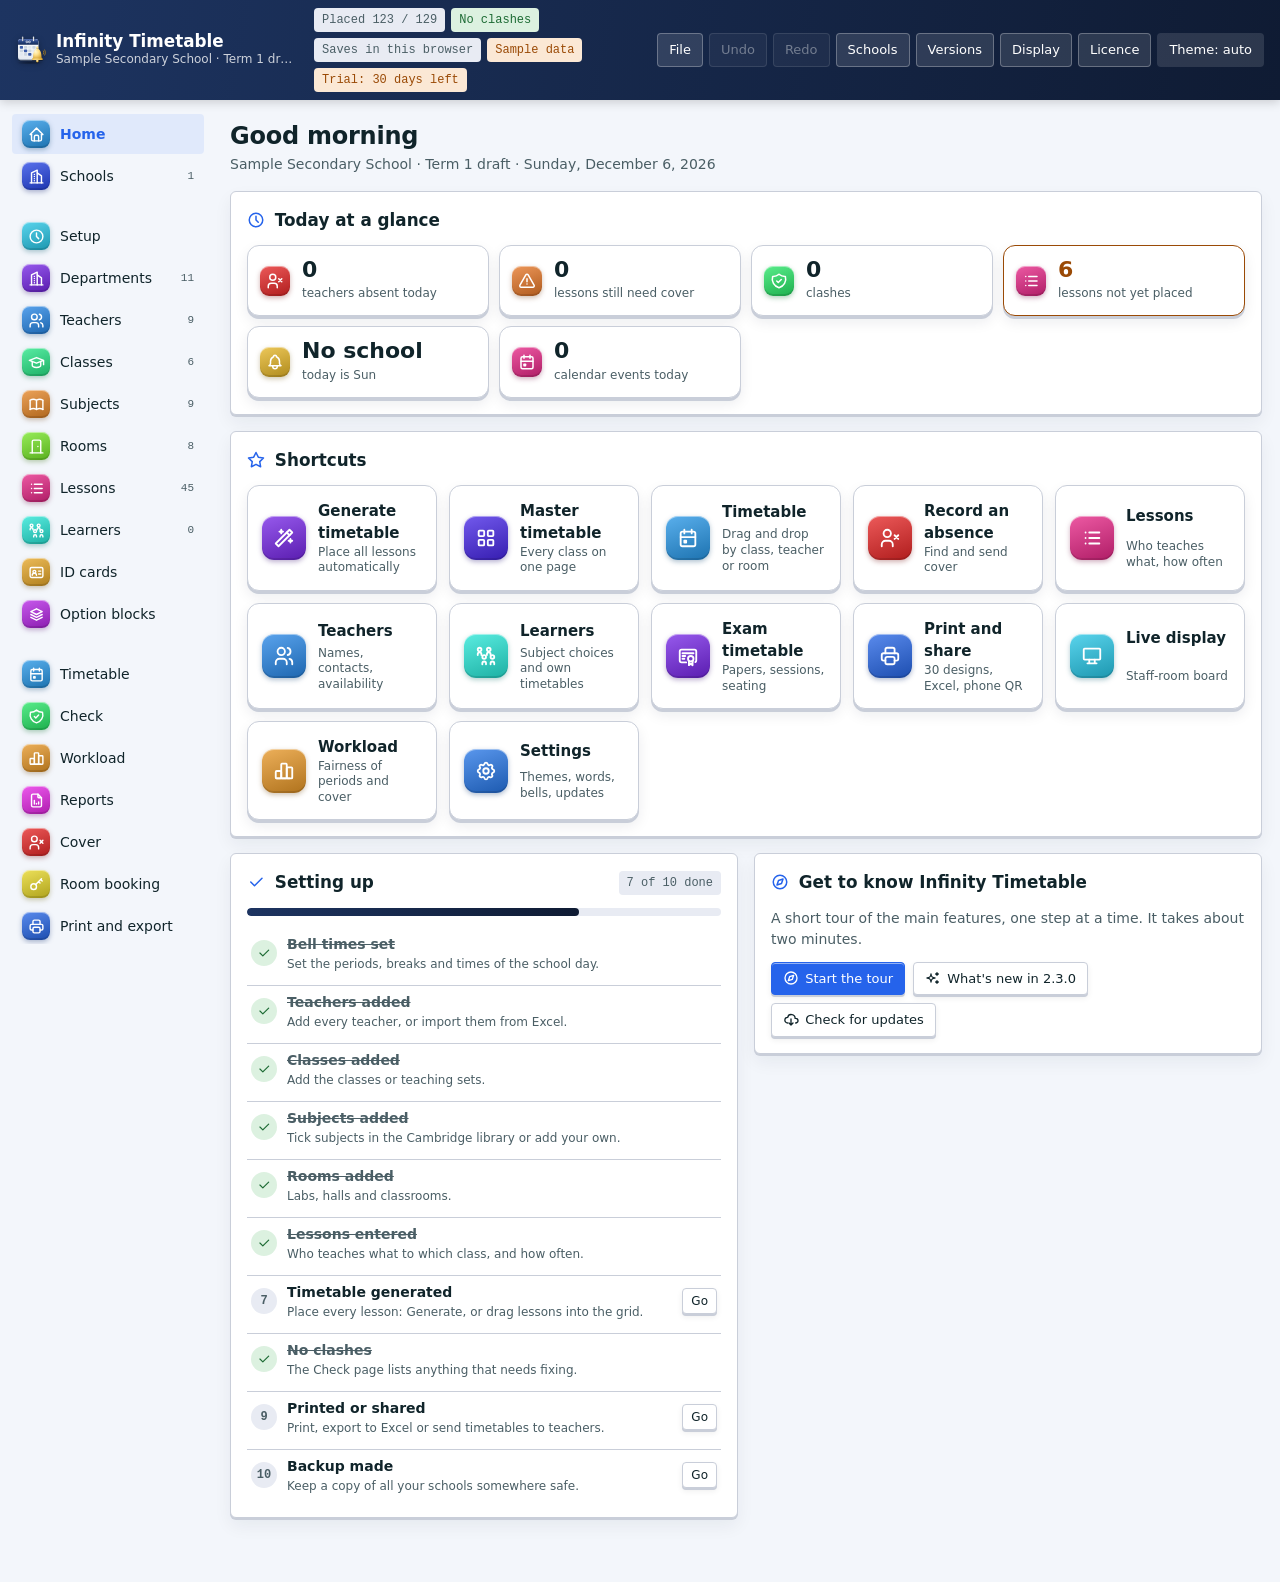
==== android/app/src/main/assets/app/index.html @ 1a773f6f "Add the Android app (2.3.0) and its build Co-Authored-By: Claude Opus 5.5 <noreply@anthropic.com> Cl" ====
<!doctype html>
<html lang="en">
<head>
<meta charset="utf-8">
<meta name="viewport" content="width=device-width,initial-scale=1">
<meta name="stt-host" content="{{STT_TOKEN}}">
<title>Infinity Timetable</title>
<link rel="icon" href="[data-uri]">
<style>
/* Infinity Timetable v2.0.0 (batch 7). v1.7.0 renamed from School Timetabler. v1.6.0 (batch 6). v1.5 (batch 5). v1.4 (batch 4). v1.3 (batch 3). Was v1. One file, no internet needed. Layout: top bar, section nav, work area. */
:root{
  --bg:#F1F5F5; --surface:#FFFFFF; --surface-2:#E6EDED; --fg:#10242A; --muted:#4A5E65; --line:#C8D4D6;
  --accent:#0B6B5C; --accent-fg:#FFFFFF; --accent-bg:#D6EEE7;
  --bad:#B3261E; --bad-bg:#FBE1DF; --warn:#9A4A06; --warn-bg:#FBE8D5; --ok:#1D6B34; --ok-bg:#DCF1E0;
  --pc-bg:88%; --pc-s:62%; --pc-fg:20%; --pc-bd:68%;
  --font:"Segoe UI Variable","Segoe UI",system-ui,-apple-system,Roboto,"Helvetica Neue",Arial,sans-serif;
  --font-d:"Bahnschrift","Segoe UI Semibold","Segoe UI",system-ui,sans-serif;
  --mono:Consolas,"SF Mono",Menlo,monospace;
  color-scheme:light;
}
@media (prefers-color-scheme: dark){
  :root:not([data-theme="light"]){
    --bg:#0D1A1D; --surface:#14252A; --surface-2:#1B3036; --fg:#E3EEEE; --muted:#9BB1B6; --line:#2B454B;
    --accent:#52C5B0; --accent-fg:#06281F; --accent-bg:#173A33;
    --bad:#FF8F86; --bad-bg:#3E1E1C; --warn:#F0A465; --warn-bg:#3A2715; --ok:#7FD79A; --ok-bg:#16351F;
    --pc-bg:24%; --pc-s:36%; --pc-fg:90%; --pc-bd:38%;
    color-scheme:dark;
  }
}
:root[data-theme="dark"]{
  --bg:#0D1A1D; --surface:#14252A; --surface-2:#1B3036; --fg:#E3EEEE; --muted:#9BB1B6; --line:#2B454B;
  --accent:#52C5B0; --accent-fg:#06281F; --accent-bg:#173A33;
  --bad:#FF8F86; --bad-bg:#3E1E1C; --warn:#F0A465; --warn-bg:#3A2715; --ok:#7FD79A; --ok-bg:#16351F;
  --pc-bg:24%; --pc-s:36%; --pc-fg:90%; --pc-bd:38%;
  color-scheme:dark;
}
*,*::before,*::after{box-sizing:border-box}
html,body{margin:0}
body{background:var(--bg);color:var(--fg);font:14px/1.5 var(--font)}
:focus-visible{outline:2px solid var(--accent);outline-offset:2px}
h1,h2,h3{font-family:var(--font-d);margin:0;text-wrap:balance}
h1{font-size:1.5rem;font-weight:600;letter-spacing:-.01em}
h2{font-size:1.05rem;font-weight:600}
p{margin:0}
.muted{color:var(--muted)}
.mono{font-family:var(--mono)}
button,select,input,textarea{font:inherit;color:inherit}
button{cursor:pointer}
button:disabled{opacity:.45;cursor:default}

.top{position:sticky;top:0;z-index:20;background:var(--surface);border-bottom:1px solid var(--line);display:flex;flex-wrap:wrap;gap:8px 18px;align-items:center;padding:8px 16px;min-height:56px}
.brand{display:flex;align-items:center;gap:10px;min-width:0}
.brand svg{flex:none;color:var(--accent)}
.brand b{font-family:var(--font-d);font-size:1.05rem;display:block;line-height:1.1}
.brand span{font-size:12px;color:var(--muted);display:block;white-space:nowrap;overflow:hidden;text-overflow:ellipsis;max-width:240px}
.status{display:flex;flex-wrap:wrap;gap:6px;flex:1;min-width:0}
.pill{font:12px/1 var(--mono);padding:6px 8px;border-radius:4px;background:var(--surface-2);color:var(--muted);white-space:nowrap}
.pill.bad{background:var(--bad-bg);color:var(--bad)}
.pill.ok{background:var(--ok-bg);color:var(--ok)}
.pill.warn{background:var(--warn-bg);color:var(--warn)}
.actions{display:flex;flex-wrap:wrap;gap:6px}
.btn{border:1px solid var(--line);background:var(--surface);padding:6px 11px;border-radius:4px;font-size:13px}
.btn:hover:not(:disabled){border-color:var(--accent);color:var(--accent)}
.btn.primary{background:var(--accent);color:var(--accent-fg);border-color:var(--accent)}
.btn.primary:hover:not(:disabled){color:var(--accent-fg);filter:brightness(1.08)}
.btn.danger{color:var(--bad);border-color:var(--bad)}
.btn.sm{padding:3px 8px;font-size:12px}
.btn.ghost{border-color:transparent;background:transparent}

.shell{display:grid;grid-template-columns:184px minmax(0,1fr);align-items:start}
.side{position:sticky;top:56px;display:flex;flex-direction:column;padding:14px 8px 14px 12px;gap:2px;max-height:calc(100vh - 56px);overflow:auto}
.side button{text-align:left;border:0;background:transparent;padding:9px 12px;border-radius:4px;color:var(--fg);display:flex;justify-content:space-between;gap:8px;align-items:center}
.side button:hover{background:var(--surface-2)}
.side button[aria-current="page"]{background:var(--accent-bg);color:var(--accent);font-weight:600}
.side .cnt{font:11px var(--mono);color:var(--muted)}
.side .sep{height:1px;background:var(--line);margin:8px 6px}
main{padding:18px 18px 64px;min-width:0;display:grid;gap:16px;align-content:start}
.pagehead{display:grid;gap:4px}
.pagehead .lead{color:var(--muted);max-width:75ch}
.card{background:var(--surface);border:1px solid var(--line);border-radius:6px;padding:16px;display:grid;gap:12px;min-width:0}
.row{display:flex;flex-wrap:wrap;gap:8px;align-items:center}
.row.sp{justify-content:space-between}
.banner{background:var(--warn-bg);color:var(--warn);border-radius:6px;padding:10px 14px;display:flex;flex-wrap:wrap;gap:8px 14px;align-items:center;justify-content:space-between}
.banner.info{background:var(--accent-bg);color:var(--accent)}
label.f{display:grid;gap:4px;font-size:12px;color:var(--muted)}
.in{border:1px solid var(--line);background:var(--bg);border-radius:4px;padding:6px 8px;min-width:0;width:100%}
.in:focus{border-color:var(--accent)}
select.in{padding:6px 4px}
.tw{overflow-x:auto;border:1px solid var(--line);border-radius:6px;background:var(--surface)}
table{border-collapse:collapse;width:100%}
th,td{padding:6px 8px;text-align:left;border-top:1px solid var(--line);vertical-align:middle}
thead th{border-top:0;background:var(--surface-2);font:500 11px/1.2 var(--mono);text-transform:uppercase;letter-spacing:.07em;color:var(--muted);white-space:nowrap}
td.num,th.num{text-align:right;font-variant-numeric:tabular-nums}
.swatch{display:inline-block;width:14px;height:14px;border-radius:3px;vertical-align:-2px;margin-right:6px;background:hsl(var(--h) var(--pc-s) var(--pc-bg));border:1px solid hsl(var(--h) 40% var(--pc-bd))}
details.bulk summary{cursor:pointer;color:var(--accent);font-weight:600}
details.bulk textarea{width:100%;margin-top:8px;font:12px/1.5 var(--mono);min-height:96px;border:1px solid var(--line);background:var(--bg);border-radius:4px;padding:8px}
.empty{padding:28px;text-align:center;color:var(--muted);display:grid;gap:10px;justify-items:center}

/* timetable */
.ttbar{display:flex;flex-wrap:wrap;gap:10px 16px;align-items:center}
.seg{display:inline-flex}
.seg button{border:1px solid var(--line);background:var(--surface);padding:6px 12px;margin-left:-1px}
.seg button:first-child{border-radius:4px 0 0 4px;margin-left:0}
.seg button:last-child{border-radius:0 4px 4px 0}
.seg button[aria-pressed="true"]{background:var(--accent);color:var(--accent-fg);border-color:var(--accent);position:relative}
.ent{display:flex;gap:4px;align-items:center}
.ent select{min-width:170px}
.ttmain{display:grid;grid-template-columns:minmax(0,1fr) 268px;gap:14px;align-items:start}
.gridwrap{overflow-x:auto;border:1px solid var(--line);border-radius:6px;background:var(--surface)}
.tt{display:grid;grid-template-columns:76px repeat(var(--nd),minmax(112px,1fr));grid-template-rows:auto repeat(var(--np),minmax(58px,auto));min-width:calc(76px + var(--nd) * 112px)}
.th{background:var(--surface-2);padding:8px;font:600 12px/1.2 var(--mono);text-transform:uppercase;letter-spacing:.07em;text-align:center;color:var(--muted)}
.tl{padding:6px 8px;font:12px/1.3 var(--mono);color:var(--muted);border-top:1px solid var(--line);display:flex;flex-direction:column;justify-content:center}
.tl b{color:var(--fg);font-weight:600}
.cell{border-top:1px solid var(--line);border-left:1px solid var(--line);min-height:58px}
.cell.ok{background:var(--ok-bg);outline:2px dashed var(--ok);outline-offset:-3px}
.cell.warn{background:var(--warn-bg);outline:2px dashed var(--warn);outline-offset:-3px}
.cell.bad{background:var(--bad-bg)}
.brk{grid-column:1 / -1;background:var(--surface-2);border-top:1px solid var(--line);color:var(--muted);font:11px/1 var(--mono);letter-spacing:.1em;text-transform:uppercase;display:flex;align-items:center;justify-content:center;gap:10px;min-height:24px}
.pcard,.chip{--h:200;background:hsl(var(--h) var(--pc-s) var(--pc-bg));color:hsl(var(--h) 50% var(--pc-fg));border:1px solid hsl(var(--h) 40% var(--pc-bd));border-radius:4px;padding:4px 6px;font-size:12px;line-height:1.25;user-select:none}
.pcard{position:relative;z-index:2;margin:3px 3px 3px calc(100% / var(--n) * var(--lane) + 3px);width:calc(100% / var(--n) - 6px);overflow:hidden;cursor:grab;min-width:0}
.pcard .t{font-weight:600;overflow:hidden;text-overflow:ellipsis;white-space:nowrap;padding-right:30px}
.pcard .t i{font-style:normal;font-weight:400;opacity:.8}
.pcard .s{overflow:hidden;text-overflow:ellipsis;white-space:nowrap;opacity:.92}
.pcard>div:first-child{padding-right:30px}
.pcard .s b{font-weight:600}
.wbar{position:relative;min-width:80px;height:20px;background:var(--surface-2);border-radius:3px;overflow:hidden}
.wbar i{position:absolute;inset:0 auto 0 0;background:var(--accent);opacity:.25}
.wbar b{position:relative;padding:0 6px;line-height:20px;font-size:12px}
.tscroll{overflow:auto;max-width:100%}
.tbl{border-collapse:collapse;width:100%;font-size:13px}
.tbl th,.tbl td{border-bottom:1px solid var(--line);padding:6px 8px;text-align:left;vertical-align:top}
.tbl th{font-weight:600;color:var(--muted);font-size:12px;white-space:nowrap}
.tbl.mx th,.tbl.mx td{border:1px solid var(--line)}
.tbl.mx td{min-width:104px}
.tbl.mx th[scope=row]{background:var(--surface-2);color:var(--text)}
.mxp{--h:200;background:hsl(var(--h) var(--pc-s) var(--pc-bg));color:hsl(var(--h) 50% var(--pc-fg));border:1px solid hsl(var(--h) 40% var(--pc-bd));border-radius:4px;padding:3px 6px;margin:2px 0;font-size:12px}
.mxm{outline:2px solid var(--bad);outline-offset:-2px}
.dcell{cursor:pointer}.dcell:hover,.dcell:focus-visible{background:var(--surface-2)}
.dcell.short{background:var(--warn-bg)}
.tbl td.off{background:repeating-linear-gradient(45deg,transparent 0 6px,var(--surface-2) 6px 12px)}
.btn.warnb{border-color:var(--warn);color:var(--warn)}
.pickgrid{display:grid;grid-template-columns:repeat(auto-fill,minmax(210px,1fr));gap:6px;margin:8px 0;max-height:52vh;overflow:auto}
.pk{display:flex;gap:8px;align-items:flex-start;padding:6px 8px;border:1px solid var(--line);border-radius:4px;cursor:pointer}
.pk small{display:block;color:var(--muted);font-size:11px}
.pk.bad{border-color:var(--bad)}.pk.bad small{color:var(--bad)}
.issues{margin:0;padding-left:0;list-style:none;display:grid;gap:6px}
.issues li{padding:7px 10px;border-radius:4px;border-left:3px solid}
.issues li.bad{background:var(--bad-bg);border-color:var(--bad)}.issues li.warn{background:var(--warn-bg);border-color:var(--warn)}
.ttype{display:grid;grid-template-columns:repeat(auto-fit,minmax(200px,1fr));gap:8px}
.ttype label{border:1px solid var(--line);border-radius:6px;padding:10px;display:flex;gap:8px;cursor:pointer;align-items:flex-start}
.ttype label small{display:block;color:var(--muted)}
.pcard .btns{position:absolute;top:2px;right:2px;display:flex;gap:2px}
.pcard .btns button{border:0;background:transparent;color:inherit;padding:2px;border-radius:3px;line-height:0;opacity:.6}
.pcard .btns button:hover{opacity:1;background:hsl(var(--h) 40% var(--pc-bd) / .4)}
.pcard.locked{cursor:default;border-style:dashed}
.pcard.locked .btns .lk{opacity:1}
.pcard.bad{background:var(--bad-bg);color:var(--bad);border:2px solid var(--bad)}
.pcard.sel,.chip.sel{outline:3px solid var(--accent);outline-offset:1px}
body.dragging .pcard{opacity:.38;pointer-events:none}
body.lifting .pcard:not(.sel){opacity:.5}
.reason{min-height:24px;font-size:13px;color:var(--muted);padding:2px 2px}
.reason.bad{color:var(--bad)} .reason.ok{color:var(--ok)} .reason.warn{color:var(--warn)}
.tray{display:grid;gap:8px;align-content:start}
.tray .chips{display:grid;gap:6px}
.chip{display:grid;grid-template-columns:minmax(0,1fr) auto;gap:2px 8px;cursor:grab;padding:7px 9px}
.chip .t{font-weight:600;overflow:hidden;text-overflow:ellipsis;white-space:nowrap}
.chip .s{grid-column:1;overflow:hidden;text-overflow:ellipsis;white-space:nowrap;opacity:.9}
.chip .k{grid-row:1 / span 2;grid-column:2;align-self:center;font:600 12px var(--mono);background:hsl(var(--h) 40% var(--pc-bd) / .5);border-radius:3px;padding:3px 6px}
.tray.drop{outline:2px dashed var(--accent);outline-offset:3px}
.legend{display:flex;flex-wrap:wrap;gap:6px 14px;font-size:12px;color:var(--muted)}
.legend i{display:inline-block;width:12px;height:12px;vertical-align:-2px;margin-right:5px;border-radius:2px}
.legend .l-ok{background:var(--ok-bg);outline:1.5px dashed var(--ok);outline-offset:-2px}
.legend .l-bad{background:var(--bad-bg);outline:1.5px solid var(--bad);outline-offset:-2px}
.legend .l-warn{background:var(--warn-bg);outline:1.5px dashed var(--warn);outline-offset:-2px}

/* check */
.tiles{display:grid;grid-template-columns:repeat(auto-fit,minmax(150px,1fr));gap:10px}
.tile{background:var(--surface);border:1px solid var(--line);border-radius:6px;padding:12px;display:grid;gap:2px}
.tile b{font:600 1.5rem var(--font-d);font-variant-numeric:tabular-nums}
.tile span{font-size:12px;color:var(--muted)}
.tile.bad b{color:var(--bad)} .tile.ok b{color:var(--ok)}
.issue{display:flex;gap:10px;align-items:flex-start;justify-content:space-between;padding:9px 0;border-top:1px solid var(--line)}
.issue:first-child{border-top:0}
.issue .d{width:9px;height:9px;border-radius:50%;margin-top:6px;flex:none;background:var(--bad)}
.issue.soft .d{background:var(--warn)}
.issue .x{display:flex;gap:10px;min-width:0;flex:1}

/* schools and export */
.school h2{font-size:1.15rem}
.trow{display:flex;flex-wrap:wrap;gap:8px 14px;align-items:center;justify-content:space-between;padding:10px 0;border-top:1px solid var(--line)}
.trow .nm{font-weight:600;display:flex;gap:8px;align-items:center;flex-wrap:wrap}
.trow.cur .nm{color:var(--accent)}
.gallery{display:grid;grid-template-columns:repeat(auto-fill,minmax(228px,1fr));gap:12px}
.dz{display:grid;gap:6px;align-content:start;text-align:left;border:2px solid var(--line);border-radius:8px;padding:8px;background:var(--surface);color:var(--fg);min-width:0}
.dz:hover{border-color:var(--accent)}
.dz[aria-pressed="true"]{border-color:var(--accent);background:var(--accent-bg)}
.dz .sheet{pointer-events:none;margin:0;border-radius:3px}
.dz .dn{font-weight:600}
.dz .dd{color:var(--muted);font-size:12px}
.prev{overflow-x:auto}
.prev .sheet{min-width:760px}
.opts{display:grid;grid-template-columns:repeat(auto-fit,minmax(230px,1fr));gap:14px 22px;align-items:start}
.opts .f2{display:grid;gap:6px}
#printHost{display:none}
.live{position:fixed;inset:0;z-index:70;background:#0c1622;color:#eef3f7;overflow:auto;padding:clamp(12px,2vw,28px);font-size:clamp(14px,1.25vw,22px);display:grid;grid-template-rows:auto 1fr;gap:clamp(10px,1.4vw,22px)}
.live[hidden]{display:none}
.lv-top{display:grid;grid-template-columns:1.2fr 1.6fr auto auto;gap:18px;align-items:center}
.lv-brand{display:flex;gap:14px;align-items:center}.lv-brand img{height:2.6em;border-radius:6px;background:#fff;padding:3px}
.lv-brand b{display:block;font-size:1.4em}.lv-brand span{opacity:.75}
.lv-now{background:#16304a;border-radius:10px;padding:.5em .9em}.lv-now b{display:block;font-size:1.5em;color:#ffd166}.lv-now span{opacity:.85}
.lv-clock{font:700 2.6em/1 var(--mono);letter-spacing:.02em}
.lv-x{background:transparent;color:#cfd8e3;border:1px solid #3b5470;border-radius:6px;padding:.4em .8em;font:inherit;font-size:.8em;cursor:pointer}
.lv-grid{display:grid;grid-template-columns:1.4fr 1fr 1fr;gap:clamp(10px,1.4vw,22px);align-items:start}
.lv-card{background:#122335;border:1px solid #23405e;border-radius:12px;padding:.8em 1em}
.lv-card h2{margin:0 0 .5em;font-size:1.15em;color:#8ecae6}.lv-card h2 small{font-weight:400;opacity:.7;font-size:.75em}
.lv-card h3{margin:.8em 0 .3em;font-size:1em;color:#8ecae6}
.lv-card table{width:100%;border-collapse:collapse}.lv-card th{text-align:left;font-size:.75em;color:#9fb3c8;background:transparent;font-weight:600;padding:.2em .4em;text-transform:uppercase;letter-spacing:.06em;border:0}
.lv-card td{padding:.35em .4em;border-top:1px solid #23405e}.lv-card td.k{font-weight:700;color:#fff}
.lv-card ul{margin:0;padding-left:1.1em}.lv-card li{margin:.25em 0}.lv-card em{color:#ff8fa3;font-style:normal;font-size:.85em}
.lv-empty{opacity:.6;margin:.2em 0}.lv-abs{margin:.6em 0 0;color:#ffb4a2}
@media (max-width:900px){.lv-top,.lv-grid{grid-template-columns:1fr}}
table.bkgrid{border-collapse:separate;border-spacing:3px;min-width:640px;width:100%}
table.bkgrid th{font-size:12px;text-align:left;white-space:nowrap}table.bkgrid th small{display:block;color:var(--muted);font-weight:400}
table.bkgrid td{height:46px;padding:0;border-radius:4px;font-size:12px;vertical-align:middle}
table.bkgrid td small{display:block;opacity:.75;font-size:11px}
table.bkgrid td.bk-r{background:var(--surface-2);color:var(--muted);padding:3px 6px}
table.bkgrid td button{width:100%;height:100%;border:0;border-radius:4px;font:inherit;cursor:pointer;text-align:left;padding:3px 6px}
table.bkgrid td.bk-f button{background:transparent;border:1px dashed var(--line);color:var(--muted)}
table.bkgrid td.bk-f button:hover{border-color:var(--accent);color:var(--accent)}
table.bkgrid td.bk-b button{background:var(--accent);color:#fff}
.optgrid{display:grid;grid-template-columns:repeat(auto-fill,minmax(180px,1fr));gap:10px}
.optb{border:1px solid var(--line);border-radius:6px;padding:8px 10px;display:grid;gap:3px}.optb b{color:var(--accent)}
.cmenu{position:fixed;z-index:80;min-width:220px;max-width:min(92vw,340px);background:var(--surface);border:1px solid var(--line);border-radius:6px;box-shadow:0 10px 30px rgba(0,0,0,.22);padding:4px;display:grid}
.cmenu[hidden]{display:none}
.cmenu button{text-align:left;border:0;background:transparent;padding:8px 10px;border-radius:4px;font-size:13px;cursor:pointer}
.cmenu button:hover,.cmenu button:focus-visible{background:var(--accent-bg);color:var(--accent)}
.cmenu hr{border:0;border-top:1px solid var(--line);margin:4px 2px}
.pcard,.chip{touch-action:none}
.pcard.sel,.chip.sel{transform:translateY(-3px) scale(1.03);box-shadow:0 10px 22px rgba(0,0,0,.28);z-index:6;transition:transform .12s,box-shadow .12s}
.tdghost{position:fixed;z-index:90;pointer-events:none;opacity:.92;transform:rotate(-2deg) scale(1.04);box-shadow:0 14px 30px rgba(0,0,0,.35);margin:0!important}
body.tdrag .pcard:not(.tdghost){opacity:.4}
.cell.hov{outline:3px solid var(--accent);outline-offset:-3px}
.tl{position:relative}
.tl .rl{position:absolute;top:3px;right:3px;border:0;background:transparent;color:var(--muted);padding:2px;border-radius:3px;opacity:.55;cursor:pointer;line-height:0}
.tl .rl.on{color:var(--accent);opacity:1}
.tl:hover .rl{opacity:1}
.tl.act b::after{content:" activity";font-weight:400}
.cell.actc{background:repeating-linear-gradient(135deg,transparent 0 8px,var(--surface-2) 8px 9px)}
tr.pbrk td{background:var(--surface-2)}
tr.pact td{background:var(--accent-bg)}
tr.grp th{background:var(--surface-2);text-align:left;font-family:var(--font-d);font-size:13px;padding:6px 8px}
.liblist{max-height:52vh;overflow:auto;display:grid;gap:10px}
.liblist h3{font-size:.95rem;margin:4px 0 0}
.code{font:600 11px var(--mono);color:var(--accent);margin-left:4px}
.bwprev{display:flex;flex-wrap:wrap;gap:6px}
.bwprev span{font:12px var(--mono);padding:4px 7px;border-radius:4px;background:var(--surface-2)}
.bwprev span.b{background:var(--warn-bg);color:var(--warn)}
.bwprev span.a{background:var(--accent-bg);color:var(--accent)}
table.calm{width:100%;table-layout:fixed;border-collapse:collapse;min-width:640px}
table.calm th{font:12px var(--mono);color:var(--muted);padding:4px;text-align:center}
table.calm td.cd{border:1px solid var(--line);vertical-align:top;height:92px;padding:3px;cursor:pointer;overflow:hidden}
table.calm td.cd.out{cursor:default;border-color:transparent}
table.calm td.cd.interm{background:var(--accent-bg)}
table.calm td.cd.we:not(.interm){background:var(--surface-2)}
table.calm .dn{font:12px var(--mono);color:var(--muted)}
table.calm .ev{display:block;font-size:11px;line-height:1.25;margin-top:2px;padding:2px 4px;border-radius:3px;background:hsl(var(--h) var(--pc-s) var(--pc-bg));color:hsl(var(--h) 50% var(--pc-fg));border-left:3px solid hsl(var(--h) 55% 45%);overflow:hidden;text-overflow:ellipsis;white-space:nowrap}
table.calm .ev.stop{border-left-color:var(--bad);box-shadow:inset 0 0 0 1px var(--bad)}
.legend .swatch{margin-right:4px}
.bkb{margin-bottom:14px}
.bkb>span:first-child{flex:1;min-width:220px}
#toast{position:fixed;left:50%;bottom:20px;transform:translateX(-50%);background:var(--fg);color:var(--bg);padding:9px 14px;border-radius:6px;font-size:13px;max-width:min(92vw,520px);opacity:0;pointer-events:none;transition:opacity .15s;z-index:60}
#toast.on{opacity:1}
dialog{border:1px solid var(--line);border-radius:8px;background:var(--surface);color:var(--fg);padding:0;width:min(94vw,640px);max-height:88vh}
dialog::backdrop{background:rgba(5,15,18,.55)}
.dh{display:flex;justify-content:space-between;align-items:center;padding:12px 16px;border-bottom:1px solid var(--line)}
.db{padding:16px;display:grid;gap:12px;overflow:auto;max-height:calc(88vh - 60px)}
.vrow{display:flex;gap:8px;align-items:center;justify-content:space-between;padding:8px 0;border-top:1px solid var(--line)}
.avg{display:grid;grid-template-columns:70px repeat(var(--nd),1fr);gap:4px;font:12px var(--mono)}
.avg label{display:flex;align-items:center;justify-content:center;border:1px solid var(--line);border-radius:3px;padding:6px 0;background:var(--ok-bg);color:var(--ok);cursor:pointer;gap:6px}
.avg label:has(input:not(:checked)){background:var(--bad-bg);color:var(--bad)}
.avg .h{text-align:center;color:var(--muted);padding:4px 0}

@media (max-width:1100px){.ttmain{grid-template-columns:minmax(0,1fr)}}
@media (max-width:900px){
  .shell{grid-template-columns:minmax(0,1fr)}
  .side{position:static;flex-direction:row;overflow-x:auto;max-height:none;padding:8px 12px;border-bottom:1px solid var(--line)}
  .side button{white-space:nowrap}
  .side .sep{display:none}
  main{padding:14px 12px 56px}
}
@media (max-width:560px){.status{order:3;flex-basis:100%}}
@media print{
  body{background:#fff}
  .app,dialog,#toast{display:none !important}
  #printHost{display:block}
  .sheet{border:0 !important;border-radius:0;margin:0}
  .pg{break-after:page;page-break-after:always}
  .pg:last-child{break-after:auto;page-break-after:auto}
  .pp2 .sheet:first-child{margin-bottom:6mm}
}
@media (prefers-reduced-motion:reduce){*{transition:none !important}}
</style>
<style id="pstyle">@page{size:A4 landscape;margin:10mm}</style>
<style id="sheetcss">
.sheet{--ff:'Segoe UI',Arial,sans-serif;--fs:12px;--sc:1;--pad:4px;--hbg:#e8eeee;--hfg:#2b3a3f;--hfw:600;--hls:.06em;--htt:uppercase;--tbg:#f4f6f6;--tfg:#2b3a3f;--bd:#8a9496;--bw:1px;--bs:solid;--rad:0px;--ebg:transparent;--zebra:var(--ebg);--plbg:transparent;--paper:#fff;--ink:#111;--ttl:20px;--tcol:#111;--talign:left;--tfw:700;--subc:#555;--fc:#666;--hdbg:transparent;--hdfg:#111;--hdpad:0;--S:62%;--L:88%;--cl:20%;--brkbg:#eceeee;--brkfg:#555;--rh:46px;
  font-family:var(--ff);font-size:calc(var(--fs) * var(--sc));line-height:1.25;background:var(--paper);color:var(--ink);padding:calc(14px * var(--sc));border:1px solid rgba(128,140,145,.4);border-radius:4px;margin:0 0 14px;break-inside:avoid;-webkit-print-color-adjust:exact;print-color-adjust:exact}
.sheet *{box-sizing:border-box}
.sheet .sh-head{background:var(--hdbg);color:var(--hdfg);padding:var(--hdpad);margin-bottom:calc(8px * var(--sc));border-radius:var(--rad)}
.sheet .sh-title{margin:0;font-family:inherit;font-size:calc(var(--ttl) * var(--sc));font-weight:var(--tfw);color:var(--tcol);text-align:var(--talign);line-height:1.15;letter-spacing:0;text-wrap:balance}
.sheet .sh-sub{color:var(--subc);text-align:var(--talign);font-size:.85em;margin-top:2px}
.sheet table{width:100%;table-layout:fixed;border-collapse:collapse;border-spacing:0;background:transparent}
.sheet.g1 table{border-collapse:separate;border-spacing:calc(3px * var(--sc))}
.sheet.g2 table{border-collapse:separate;border-spacing:calc(6px * var(--sc))}
.sheet th,.sheet td{border:var(--bw) var(--bs) var(--bd);padding:calc(var(--pad) * var(--sc));vertical-align:top;overflow:hidden;overflow-wrap:anywhere;text-align:left}
.sheet.g1 th,.sheet.g1 td,.sheet.g2 th,.sheet.g2 td{border-radius:var(--rad)}
.sheet.hl th,.sheet.hl td{border-left:0;border-right:0}
.sheet.hl thead th{border-bottom:calc(2px * var(--sc)) solid var(--ink)}
.sheet thead th{background:var(--hbg);color:var(--hfg);text-align:center;font-weight:var(--hfw);letter-spacing:var(--hls);text-transform:var(--htt);vertical-align:middle;font-size:.88em}
.sheet tbody td,.sheet tbody th.tcol{height:calc(var(--rh) * var(--sc))}
.sheet .tcol{background:var(--tbg);color:var(--tfg);font-weight:700;text-align:center;vertical-align:middle;font-size:.9em;width:calc(74px * var(--sc))}
.sheet small{display:block;font-weight:400;opacity:.8;font-size:.85em;text-transform:none;letter-spacing:0}
.sheet td.e{background:var(--ebg)}
.sheet tbody tr:nth-child(even) td.e{background:var(--zebra)}
.sheet td.pl{background:hsl(var(--h) var(--S) var(--L));color:hsl(var(--h) 55% var(--cl))}
.sheet td.pl b{display:block;font-weight:700}
.sheet td.pl span{display:block;opacity:.92;font-size:.92em}
.sheet td.pl hr{border:0;border-top:1px solid currentColor;opacity:.3;margin:calc(3px * var(--sc)) 0}
.sheet td.pl.bad{background:#fbe1df;color:#8a1c14;outline:2px solid #b3261e;outline-offset:-2px}
.sheet.m-plain td.pl,.sheet.m-mono td.pl,.sheet.m-stripe td.pl,.sheet.m-dot td.pl{background:var(--plbg);color:var(--ink)}
.sheet.m-stripe td.pl{border-left:calc(4px * var(--sc)) solid hsl(var(--h) 60% 45%)}
.sheet.m-dot td.pl b::before{content:"";display:inline-block;width:.62em;height:.62em;border-radius:50%;background:hsl(var(--h) 65% 48%);margin-right:.4em}
.sheet.m-mono td.pl b{text-transform:uppercase;letter-spacing:.03em}
.sheet tr.brkrow td.brk{height:auto;padding:calc(2px * var(--sc))}
.sheet td.brk,.sheet th.brk{background:var(--brkbg);color:var(--brkfg);text-align:center;vertical-align:middle;font-size:.72em;letter-spacing:.12em;text-transform:uppercase;font-weight:600}
.sheet th.brk{width:calc(26px * var(--sc));padding:calc(2px * var(--sc))}
.sheet .vt{writing-mode:vertical-rl;transform:rotate(180deg);display:inline-block}
.sheet{position:relative}
.sheet.has-logo .sh-head{display:flex;align-items:center;gap:calc(12px * var(--sc))}
.sheet .sh-ht{flex:1;min-width:0}
.sheet .sh-logo{height:calc(48px * var(--sc));width:auto;max-width:calc(170px * var(--sc));object-fit:contain;flex:none}
.sheet .sh-wm{position:absolute;inset:0;display:flex;align-items:center;justify-content:center;pointer-events:none;overflow:hidden;z-index:2}
.sheet .sh-wm span{transform:rotate(-24deg);font:800 calc(52px * var(--sc))/1 Arial,sans-serif;color:rgba(179,38,30,.16);letter-spacing:.06em;text-transform:uppercase;white-space:nowrap}
.sheet table.calm{min-width:0}
.sheet table.calm td.cd{height:calc(70px * var(--sc));cursor:default}
.sheet table.calm td.cd.out{border:0;background:transparent}
.sheet table.calm td.cd.interm{background:var(--ebg)}
.sheet table.calm .dn{font-size:.85em;opacity:.7}
.sheet table.calm .ev{display:block;font-size:.8em;margin-top:2px;padding:1px 3px;border-radius:2px;border-left:3px solid hsl(var(--h) 60% 45%);background:hsl(var(--h) 60% 92%);color:#222;white-space:normal}
.sheet table.calm .ev.stop{border-left-color:#b3261e;box-shadow:none}
.sheet td.brk,.sheet th.brk{display:table-cell;min-height:0;gap:0;grid-column:auto}
.sheet td.brkcol{padding:calc(4px * var(--sc)) 0;font-size:.8em;letter-spacing:.25em}
.sheet td.brkcol .vt{white-space:nowrap}
.sheet.fill td.pl{position:relative;padding:0}
.sheet.fill tbody td,.sheet.fill tbody th.tcol{height:calc(var(--rh) * var(--sc) * var(--fillk,1.5))}
.sheet.fill tr.brkrow td.brk{height:auto}
.sheet.fill td.pl .fx{position:absolute;inset:calc(3px * var(--sc));display:flex;align-items:center;justify-content:center;overflow:hidden}
.sheet.fill td.pl .fxi{width:100%;text-align:center;line-height:1.15;font-size:calc(var(--fs) * var(--sc) * 1.4);overflow-wrap:normal}
.sheet.fill td.pl .fxi b,.sheet.fill td.pl .fxi span{display:block;font-size:1em}
.sheet.fill td.pl .fxi span{opacity:.88;font-weight:500}
.sheet.fill td.pl .fxi hr{margin:.12em 0}
.sheet.m-grad td.pl{background:linear-gradient(135deg,hsl(var(--h) 68% 42%),hsl(calc(var(--h) + 28) 72% 56%));color:#fff}
.sheet.m-outline td.pl{background:var(--plbg);color:var(--ink);box-shadow:inset 0 0 0 calc(3px * var(--sc)) hsl(var(--h) 62% 48%)}
.sheet{--acc:currentColor}
.sheet.m-top td.pl{background:var(--plbg);color:var(--ink);box-shadow:inset 0 calc(4px * var(--sc)) 0 hsl(var(--h) 55% 46%)}
.sheet.prem .sh-head{border-bottom:calc(3px * var(--sc)) double var(--acc);padding-bottom:calc(8px * var(--sc));margin-bottom:calc(12px * var(--sc))}
.sheet.prem .sh-title{font-variant:small-caps;letter-spacing:.05em}
.sheet.prem .sh-sub{letter-spacing:.14em;text-transform:uppercase;font-size:.72em}
.sheet.prem thead th{font-variant:small-caps;text-transform:none;letter-spacing:.16em;font-size:.95em}
.sheet.prem .tcol{font-variant:small-caps;letter-spacing:.08em}
.sheet.prem td.pl .fxi span{font-style:italic;font-weight:400}
.sheet.prem .sh-foot{border-top:1px solid var(--acc);padding-top:calc(5px * var(--sc));letter-spacing:.06em}
.sheet.swiss .sh-title{text-align:left;letter-spacing:-.02em;line-height:1}
.sheet.swiss .sh-sub{text-transform:uppercase;letter-spacing:.2em;font-size:.7em;margin-top:calc(6px * var(--sc))}
.sheet.swiss thead th{text-align:left}
.sheet.swiss td.pl .fxi{text-align:left}
.sheet.swiss td.pl .fxi span{color:#666}
.sheet.d-chalk{border:calc(10px * var(--sc)) solid #7a4a24 !important;border-radius:8px}
.sheet.d-chalk td.pl{color:#fffbe8}
.sheet table.calist tbody td,.sheet table.calist tbody th.tcol{height:auto;padding:calc(7px * var(--sc)) calc(8px * var(--sc));vertical-align:middle}
.sheet table.calist .evdot{display:inline-block;width:.75em;height:.75em;border-radius:50%;background:hsl(var(--h) 60% 48%);margin-right:.45em}
.sheet table.calist .evn{display:block;opacity:.8;font-size:.9em;margin-top:2px}
.sheet table.calist tbody tr:nth-child(even) td{background:var(--zebra)}
.sheet .sh-foot{display:flex;justify-content:space-between;gap:8px;margin-top:calc(8px * var(--sc));color:var(--fc);font-size:.75em}
.sheet thead th{background:var(--hbg)}
/* ===== v2.0 (batch 7): themes, 3D styles, icons, home ===== */
:root{--hdr:linear-gradient(100deg,#1d3461,#0f1b33);--th-acc:#2563eb;--th-accD:#7fb2ff;--th-bg:#f3f6fb;--th-h:220}
:root[data-look]{--accent:var(--th-acc);--accent-bg:hsl(var(--th-h) 75% 93%);--bg:var(--th-bg);--surface-2:hsl(var(--th-h) 30% 93%);--line:hsl(var(--th-h) 18% 82%)}
@media (prefers-color-scheme: dark){:root[data-look]:not([data-theme="light"]){--accent:var(--th-accD);--accent-fg:#0b1220;--accent-bg:hsl(var(--th-h) 35% 20%);--bg:hsl(var(--th-h) 25% 8%);--surface:hsl(var(--th-h) 22% 12%);--surface-2:hsl(var(--th-h) 20% 17%);--line:hsl(var(--th-h) 16% 26%)}}
:root[data-look][data-theme="dark"]{--accent:var(--th-accD);--accent-fg:#0b1220;--accent-bg:hsl(var(--th-h) 35% 20%);--bg:hsl(var(--th-h) 25% 8%);--surface:hsl(var(--th-h) 22% 12%);--surface-2:hsl(var(--th-h) 20% 17%);--line:hsl(var(--th-h) 16% 26%)}
.top{background:var(--hdr);color:#fff;border-bottom:0;box-shadow:0 2px 10px rgba(0,0,0,.18)}
.top .brand b{color:#fff}.top .brand span{color:rgba(255,255,255,.78)}
.top .btn{background:rgba(255,255,255,.12);color:#fff;border-color:rgba(255,255,255,.28)}
.top .btn:hover:not(:disabled){background:rgba(255,255,255,.22);color:#fff;border-color:rgba(255,255,255,.6)}
.top .btn.ghost{background:transparent;border-color:transparent}
.top .btn:disabled{opacity:.4}
.brand img{filter:drop-shadow(0 2px 3px rgba(0,0,0,.3))}
.ico{flex:none;vertical-align:-3px}
.btn .ico{vertical-align:-3px;margin-right:2px}
h2 .ico{color:var(--accent);margin-right:4px;vertical-align:-3px}
.ibadge{flex:none;display:inline-flex;width:30px;height:30px;border-radius:9px;align-items:center;justify-content:center;color:#fff;background:linear-gradient(160deg,hsl(var(--ih) 80% 64%),hsl(var(--ih) 72% 40%));box-shadow:inset 0 1px 0 rgba(255,255,255,.45),inset 0 -2px 0 rgba(0,0,0,.12),0 2px 5px hsl(var(--ih) 60% 30% / .35)}
.ibadge .ico{vertical-align:0}
body.icons-plain .ibadge{background:transparent;box-shadow:none;color:var(--accent)}
.side button{justify-content:flex-start;padding:6px 10px;gap:10px}
.side button .lbl{flex:1}
.side .ibadge{width:28px;height:28px;border-radius:8px}
.side button.tourhi{outline:3px solid var(--accent);outline-offset:1px;animation:tourp 1.2s ease-in-out infinite}
@keyframes tourp{50%{outline-color:transparent}}
.shell{grid-template-columns:212px minmax(0,1fr)}
/* 3D styles */
body.depth-raised .btn{box-shadow:inset 0 1px 0 rgba(255,255,255,.5),0 2px 0 var(--line),0 3px 6px rgba(0,0,0,.07)}
body.depth-raised .btn:active:not(:disabled){transform:translateY(2px);box-shadow:inset 0 2px 4px rgba(0,0,0,.18)}
body.depth-raised .card{box-shadow:0 2px 0 var(--line),0 8px 18px rgba(15,27,51,.06)}
body.depth-raised .htile,body.depth-raised .glance{box-shadow:0 3px 0 var(--line),0 6px 14px rgba(15,27,51,.08)}
body.depth-raised .htile:active,body.depth-raised .glance:active{transform:translateY(3px);box-shadow:inset 0 2px 5px rgba(0,0,0,.15)}
body.depth-pressed .btn:not(.primary){background:var(--surface-2);box-shadow:inset 2px 2px 5px rgba(0,0,0,.13),inset -2px -2px 5px rgba(255,255,255,.55)}
body.depth-pressed .card{box-shadow:inset 0 2px 7px rgba(0,0,0,.07)}
body.depth-pressed .htile,body.depth-pressed .glance{box-shadow:inset 2px 2px 7px rgba(0,0,0,.12),inset -2px -2px 7px rgba(255,255,255,.6)}
body.depth-soft .btn{border-color:transparent;box-shadow:4px 4px 10px rgba(0,0,0,.10),-4px -4px 10px rgba(255,255,255,.75)}
body.depth-soft .btn:active:not(:disabled){box-shadow:inset 3px 3px 7px rgba(0,0,0,.12),inset -3px -3px 7px rgba(255,255,255,.7)}
body.depth-soft .card{border-color:transparent;box-shadow:8px 8px 22px rgba(0,0,0,.07),-8px -8px 22px rgba(255,255,255,.75)}
body.depth-soft .htile,body.depth-soft .glance{border-color:transparent;box-shadow:6px 6px 14px rgba(0,0,0,.08),-6px -6px 14px rgba(255,255,255,.8)}
body.depth-glossy .btn{background:linear-gradient(180deg,var(--surface),var(--surface-2));box-shadow:inset 0 1px 0 rgba(255,255,255,.7),0 2px 4px rgba(0,0,0,.12)}
body.depth-glossy .btn.primary{background:linear-gradient(180deg,color-mix(in srgb,var(--accent) 70%,#fff),var(--accent));border-color:var(--accent)}
body.depth-glossy .card{box-shadow:0 4px 16px rgba(0,0,0,.08)}
body.depth-glossy .htile,body.depth-glossy .glance{background:linear-gradient(180deg,var(--surface),var(--surface-2));box-shadow:inset 0 1px 0 rgba(255,255,255,.7),0 4px 10px rgba(0,0,0,.10)}
.top .btn{box-shadow:none!important;background:rgba(255,255,255,.12)!important}
@media (prefers-color-scheme: dark){:root:not([data-theme="light"]) body.depth-soft .btn,:root:not([data-theme="light"]) body.depth-soft .card,:root:not([data-theme="light"]) body.depth-soft .htile{box-shadow:5px 5px 14px rgba(0,0,0,.45),-4px -4px 12px rgba(255,255,255,.04)}}
:root[data-theme="dark"] body.depth-soft .btn,:root[data-theme="dark"] body.depth-soft .card,:root[data-theme="dark"] body.depth-soft .htile{box-shadow:5px 5px 14px rgba(0,0,0,.45),-4px -4px 12px rgba(255,255,255,.04)}
/* home */
.htiles{display:grid;grid-template-columns:repeat(auto-fill,minmax(178px,1fr));gap:12px}
.htile{display:grid;grid-template-columns:auto 1fr;grid-template-rows:auto auto;column-gap:12px;align-items:center;text-align:left;border:1px solid var(--line);background:var(--surface);border-radius:12px;padding:14px;color:var(--fg);transition:transform .08s}
.htile .ibadge{grid-row:1 / span 2;width:44px;height:44px;border-radius:12px}
.htile b{font-family:var(--font-d);font-size:15px}
.htile small{color:var(--muted);font-size:12px;line-height:1.3}
.htile:hover{border-color:var(--accent)}
.glances{display:grid;grid-template-columns:repeat(auto-fill,minmax(200px,1fr));gap:10px}
.glance{display:flex;gap:12px;align-items:center;text-align:left;border:1px solid var(--line);background:var(--surface);border-radius:12px;padding:12px;color:var(--fg)}
.glance b{display:block;font:600 22px/1.1 var(--font-d)}
.glance small{color:var(--muted);font-size:12px}
.glance.warn{border-color:var(--warn)}.glance.warn b{color:var(--warn)}
.glance.bad{border-color:var(--bad)}.glance.bad b{color:var(--bad)}
.hcols{display:grid;grid-template-columns:repeat(auto-fit,minmax(340px,1fr));gap:16px;align-items:start}
.hbar{height:8px;border-radius:8px;background:var(--surface-2);overflow:hidden}
.hbar i{display:block;height:100%;background:var(--hdr);border-radius:8px}
ol.todo{list-style:none;margin:0;padding:0;display:grid;gap:6px}
ol.todo li{display:flex;gap:10px;align-items:center;padding:6px 4px;border-top:1px solid var(--line)}
ol.todo li:first-child{border-top:0}
ol.todo li>span:nth-child(2){flex:1;display:grid}
ol.todo small{color:var(--muted);font-size:12px}
ol.todo .tick{flex:none;width:26px;height:26px;border-radius:50%;display:inline-flex;align-items:center;justify-content:center;font:600 12px var(--mono);background:var(--surface-2);color:var(--muted)}
ol.todo li.done .tick{background:var(--ok-bg);color:var(--ok)}
ol.todo li.done b{color:var(--muted);text-decoration:line-through}
.tourstep{display:flex;gap:14px;align-items:flex-start}.tourstep .ibadge{width:52px;height:52px;border-radius:14px}
.tourstep p{font-size:15px}
.secsave{border-top:1px dashed var(--line);padding-top:10px}
.btn.saved{background:var(--ok)!important;border-color:var(--ok)!important;color:#fff!important}
/* appearance */
.thgrid{display:grid;grid-template-columns:repeat(auto-fill,minmax(150px,1fr));gap:10px}
.thtile{border:2px solid var(--line);border-radius:12px;padding:0;overflow:hidden;background:var(--surface);text-align:left;display:grid;color:var(--fg)}
.thtile.on{border-color:var(--accent);box-shadow:0 0 0 3px var(--accent-bg)}
.thsw{height:30px;display:block}
.thbody{display:flex;gap:5px;padding:8px;height:36px}
.thbody i{flex:1;border-radius:5px;background:rgba(0,0,0,.08)}
.thtile b{padding:6px 8px 8px;font-size:12px}
.dsample.d-raised{box-shadow:inset 0 1px 0 rgba(255,255,255,.5),0 2px 0 var(--line),0 3px 6px rgba(0,0,0,.1)!important}
.dsample.d-pressed{box-shadow:inset 2px 2px 5px rgba(0,0,0,.15),inset -2px -2px 5px rgba(255,255,255,.5)!important}
.dsample.d-soft{box-shadow:4px 4px 10px rgba(0,0,0,.12),-4px -4px 10px rgba(255,255,255,.8)!important;border-color:transparent}
.dsample.d-glossy{background:linear-gradient(180deg,var(--surface),var(--surface-2));box-shadow:inset 0 1px 0 rgba(255,255,255,.8),0 2px 4px rgba(0,0,0,.15)!important}
.dsample.d-flat{box-shadow:none!important}
@media (max-width:760px){.shell{grid-template-columns:1fr}}

.exm td.mcell{min-width:96px}
.exclash{background:var(--bad-bg)!important}
.seatg{display:grid;grid-template-columns:repeat(var(--cols),minmax(92px,1fr));gap:6px}
.seatg .front{grid-column:1 / -1;text-align:center;font:600 11px var(--mono);letter-spacing:.15em;text-transform:uppercase;background:var(--surface-2);border-radius:6px;padding:4px}
.seat{--h:200;border:1px solid hsl(var(--h) 40% var(--pc-bd));background:hsl(var(--h) var(--pc-s) var(--pc-bg));color:hsl(var(--h) 50% var(--pc-fg));border-radius:6px;padding:4px 6px;font-size:11px;line-height:1.25;min-height:46px}
.seat.empty{background:transparent;border-style:dashed;border-color:var(--line);color:var(--muted)}
.seat small{font:600 10px var(--mono);opacity:.75;display:block}.seat b{display:block}.seat span{display:block;font-size:10px}
.desks{display:grid;grid-template-columns:1fr 1fr;gap:6mm}
.desk{border:1.5px solid #333;border-radius:3mm;padding:4mm;display:grid;gap:1mm;break-inside:avoid;font-size:11pt}
.desk b{font-size:16pt}.desk em{font-style:normal;font-weight:600}.desk small{font-size:9pt;color:#444}

.fbars{display:grid;gap:4px}
.fbar{display:grid;grid-template-columns:170px 1fr 50px;gap:8px;align-items:center;font-size:12px}
.fbar.over .fn{color:var(--warn);font-weight:600}
.fbar .fn{white-space:nowrap;overflow:hidden;text-overflow:ellipsis}
.fbar .ft{position:relative;display:flex;height:16px;background:var(--surface-2);border-radius:4px;overflow:hidden}
.fbar .ft i{display:block;height:100%}
.fbar .ft em{position:absolute;top:-2px;bottom:-2px;width:2px;background:var(--fg);opacity:.6}
.fbar .fv{font:12px var(--mono);text-align:right}
.fp{background:hsl(var(--th-h) 70% 55%)}.fc{background:#e2574c}.fd{background:#e9a23b}.fi{background:#8b5cf6}.fb{background:#14b8a6}
.flegend{display:flex;gap:10px;flex-wrap:wrap;font-size:12px;color:var(--muted)}.flegend i{display:inline-block;width:10px;height:10px;border-radius:2px;margin-right:4px;vertical-align:-1px}

.av3{gap:3px}
.av3 .av{border:1px solid var(--line);border-radius:5px;padding:5px 2px;font-size:11px;background:var(--ok-bg);color:var(--ok)}
.av3 .av.pref{background:var(--warn-bg);color:var(--warn)}
.av3 .av.off{background:var(--bad-bg);color:var(--bad)}
.qpill{cursor:pointer;border:0}
.qpill.qa{background:var(--ok-bg);color:var(--ok)}.qpill.qb{background:var(--accent-bg);color:var(--accent)}.qpill.qc,.qpill.qd{background:var(--warn-bg);color:var(--warn)}.qpill.qd{background:var(--bad-bg);color:var(--bad)}
.qbig{display:flex;gap:14px;align-items:baseline;padding:8px 0}.qbig b{font:700 46px var(--font-d)}.qbig span{font-size:18px;color:var(--muted)}
.qbig.qa b{color:var(--ok)}.qbig.qb b{color:var(--accent)}.qbig.qc b{color:var(--warn)}.qbig.qd b{color:var(--bad)}
.qparts{display:flex;flex-wrap:wrap;gap:6px}
.sicogrid{display:grid;grid-template-columns:repeat(5,1fr);gap:8px}.sicogrid .btn{padding:10px}
.sicobtn{color:var(--accent)}

.mwrap{display:grid;grid-template-columns:minmax(0,1fr) 270px;gap:14px;align-items:start}
.mscroll{overflow:auto;max-height:calc(100vh - 230px);border:1px solid var(--line);border-radius:8px;background:var(--surface)}
.mtab{border-collapse:separate;border-spacing:0;font-size:11px;width:max-content}
.mtab th,.mtab td{border-top:1px solid var(--line);padding:0}
.mtab thead th{position:sticky;top:0;z-index:3;background:var(--surface-2);text-align:center;padding:4px 2px;font:600 11px var(--mono)}
.mtab thead tr:nth-child(2) th{top:24px}
.mtab .mh{left:0;z-index:4;min-width:120px}
.mtab .mrow{position:sticky;left:0;z-index:2;background:var(--surface);text-align:left;padding:4px 8px;cursor:pointer;min-width:120px;border-right:2px solid var(--line);font:600 12px var(--font)}
.mtab .mrow span{display:block;white-space:nowrap}
.mtab .mrow small{display:block;font:500 10px var(--mono)}
.mtab .mrow small.ok{color:var(--ok)}.mtab .mrow small.warn{color:var(--warn)}
.mtab tr.msel .mrow{background:var(--accent-bg);color:var(--accent)}
.mtab tr.msel td{background:color-mix(in srgb,var(--accent-bg) 45%,transparent)}
.mtab td.mcell{min-width:54px;height:40px;vertical-align:top;border-left:1px solid var(--line);min-height:0}
.mtab .dstart{border-left:2px solid var(--muted)!important}
.mpc{--h:200;margin:2px;border-radius:4px;padding:2px 3px;background:hsl(var(--h) var(--pc-s) var(--pc-bg));color:hsl(var(--h) 50% var(--pc-fg));border:1px solid hsl(var(--h) 40% var(--pc-bd));line-height:1.15;cursor:grab;overflow:hidden}
.mpc b{display:block;font-size:11px;white-space:nowrap;overflow:hidden;text-overflow:ellipsis}
.mpc span{display:block;font:10px var(--mono);opacity:.85;white-space:nowrap}
.mpc.cont{opacity:.6;cursor:default}
.mpc.locked{box-shadow:inset 0 0 0 2px hsl(var(--h) 40% var(--pc-bd))}
.mpc.bad{outline:2px solid var(--bad)}
.mcell.na{background:repeating-linear-gradient(45deg,transparent 0 6px,var(--surface-2) 6px 8px)}
.mside{position:sticky;top:70px}
.mprint{border-collapse:collapse;font-size:8px;width:100%}
.mprint th,.mprint td{border:1px solid #888;padding:1px 2px;text-align:center;vertical-align:top}
.mprint small{font-size:7px;color:#444}
.mprintpage h2{font-size:13px;margin-bottom:4px}
.dprev{border:1px dashed var(--line);border-radius:8px;padding:6px 10px;background:var(--surface-2)}
.dprev b{display:block}.dprev span{font-size:12px;color:var(--muted)}
.sico{vertical-align:-2px}
@media (max-width:1100px){.mwrap{grid-template-columns:1fr}}

.qrbox{display:grid;justify-items:center;gap:6px;text-align:center}
.qr svg{border:1px solid var(--line);border-radius:8px}
.qrsheet{display:grid;grid-template-columns:repeat(3,1fr);gap:6mm}
.qrcard{border:1px dashed #999;border-radius:3mm;padding:4mm;display:grid;justify-items:center;text-align:center;gap:1mm;break-inside:avoid}
.qrcard b{font-size:13pt}.qrcard small{font-size:9pt;color:#444}

/* ===== v2.1 (batch 8) ===== */
dialog.form{width:min(94vw,540px)}
dialog.wide{width:min(94vw,680px)}
dialog.xl{width:min(96vw,980px)}
.fgrid{display:grid;grid-template-columns:repeat(2,minmax(0,1fr));gap:10px 12px}
.ff{display:grid;gap:4px;font-size:12px;color:var(--muted);align-content:start}
.ff>span{font-weight:600;letter-spacing:.02em}
.ff.full{grid-column:1 / -1}
.ff .in,.ff select{width:100%!important}
.ff.fbool{grid-auto-flow:column;justify-content:start;align-items:center;gap:8px}
.fbtns{border-top:1px solid var(--line);padding-top:12px;margin-top:4px}
.mchips{display:flex;flex-wrap:wrap;gap:6px;max-height:150px;overflow:auto;padding:2px}
.mchip{display:inline-flex;gap:6px;align-items:center;border:1px solid var(--line);border-radius:16px;padding:3px 10px;font-size:12px;color:var(--fg);background:var(--surface)}
.mchip:has(input:checked){background:var(--accent-bg);border-color:var(--accent);color:var(--accent)}
.vtable td{vertical-align:middle}
.vtable .vt{display:inline-block;white-space:nowrap}
.vtable .vname{font-weight:600}
.vtable .num{font-family:var(--mono)}
.vtable .ck{width:28px}
.vtable tr.sel td{background:var(--accent-bg)}
.vtable .rowact{text-align:right;white-space:nowrap}
.vt.ok{color:var(--ok)}
.sicov{color:var(--accent)}
.bulkbar{display:flex;gap:8px;align-items:center;flex-wrap:wrap;background:var(--accent-bg);border:1px solid var(--accent);border-radius:8px;padding:8px 10px}
.qsin{width:100%;font-size:16px;height:42px}
.qsres{display:grid;gap:4px;margin-top:8px;max-height:50vh;overflow:auto}
.qsitem{display:flex;gap:10px;align-items:center;text-align:left;border:1px solid transparent;background:transparent;border-radius:8px;padding:6px 8px;color:var(--fg)}
.qsitem:hover,.qsitem.on{background:var(--accent-bg);border-color:var(--accent)}
.qsitem span{display:grid}.qsitem small{color:var(--muted);font-size:12px}

/* v2.3 holding bay */
.bay{margin-top:12px;border:2px dashed var(--line,#c9d1df);background:var(--card,#fff)}
.bay h2{display:flex;align-items:center;gap:6px;margin:0}
.bay.armed{border-color:#2563eb;background:repeating-linear-gradient(135deg,rgba(37,99,235,.05) 0 8px,rgba(37,99,235,.10) 8px 16px);cursor:copy}
.bay.armed .bayhint{color:#1d4ed8;font-weight:600}
.baycards{display:flex;flex-wrap:wrap;gap:8px;margin:10px 0 4px}
.baycard{display:flex;flex-direction:column;align-items:flex-start;gap:1px;min-width:110px;max-width:220px;padding:6px 10px;border-radius:9px;border:1.5px solid hsl(var(--h,210) 50% 50%);background:hsl(var(--h,210) 70% 93%);color:hsl(var(--h,210) 60% 22%);cursor:grab;font:inherit;text-align:left}
.baycard b{font-size:13px}.baycard span{font-size:11px;opacity:.85}
.baycard:hover{transform:translateY(-1px)}.baycard.on{outline:2px dashed hsl(var(--h,210) 55% 40%);opacity:.5}
[data-theme=dark] .baycard{background:hsl(var(--h,210) 35% 22%);color:hsl(var(--h,210) 70% 90%)}
.bayhint{margin:6px 0 0}

/* v2.2 carry and swap */
.cell.swap{background:repeating-linear-gradient(135deg,rgba(37,99,235,.10) 0 6px,rgba(37,99,235,.18) 6px 12px)!important;outline:2px dashed #2563eb;outline-offset:-2px;cursor:alias}
.reason.swap{background:#e8f0fe;color:#1d4ed8;border-color:#93b4f5}
.mpc.lifted{outline:2px dashed hsl(var(--h) 55% 40%);opacity:.45}

#carry{position:fixed;z-index:80;pointer-events:none;box-sizing:border-box;transform:rotate(-2deg);filter:drop-shadow(0 6px 10px rgba(0,0,0,.35));opacity:.95}
#carry .mpc,#carry .pcard{cursor:grabbing}
#carry.held .mpc,#carry.held .pcard{outline:2px solid #c8911c;outline-offset:1px}
#carry.tiny .mpc span{display:none}
#carry.micro .mpc{padding:0;border-width:0 0 0 2px;border-radius:3px}
#carry.micro .mpc b{font-size:8.5px;letter-spacing:-.04em;text-overflow:clip}
#carry.micro .mpc.multi .fl{display:none}#carry.micro .mpc.multi .shc{display:inline}
#carry:not(.micro) .mpc.multi b{white-space:normal;overflow-wrap:anywhere;line-height:1.15}

/* v2.2 ID cards: real size is 85.6 x 54 mm = 324 x 204 px at 96 dpi.
   Every design keeps the code in its own zone: a QR code gets a column on the right,
   a barcode gets a strip along the bottom. Details shrink a little (idcFit) when crowded. */
.idc{position:relative;overflow:hidden;border-radius:11px;background:#fff;color:#1a2233;font-family:Arial,Helvetica,sans-serif;box-sizing:border-box;text-align:left;line-height:1.2;flex:none;--ia:#1d3461;--ib:#c8911c;display:flex;flex-direction:column}
.idc *{box-sizing:border-box}
.idc.land{width:324px;height:204px}.idc.port{width:204px;height:324px;align-items:center}
.idc .ilogo{width:30px;height:30px;border-radius:50%;object-fit:contain;background:#fff;flex:none}
.idc .ilogo.ini{display:flex;align-items:center;justify-content:center;background:var(--ib);color:var(--ia);font-size:11px;font-weight:700}
.idc .iph{width:70px;height:88px;border-radius:6px;object-fit:cover;flex:none;background:#e8ecf4;align-self:flex-start}
.idc .iph.none{display:flex;align-items:flex-end;justify-content:center;color:#a3adc2;padding-top:12px}.idc .iph.none svg{width:80%;height:80%}
.idc .ibody{display:flex;gap:10px;flex:1;min-height:0}
.idc .idet{flex:1;min-width:0;min-height:0;overflow:hidden;display:flex;flex-direction:column;gap:3px}
.idc .idet.c{align-items:center;text-align:center;width:100%;padding:0 10px}
.idc .iname{font-size:14px;font-weight:700;color:#1a2233;line-height:1.15;display:-webkit-box;-webkit-line-clamp:2;-webkit-box-orient:vertical;overflow:hidden;overflow-wrap:anywhere;flex:none}
.idc .iname.long{font-size:12.5px}
.idc .isub{font-size:11px;color:#556079;line-height:1.2;display:-webkit-box;-webkit-line-clamp:2;-webkit-box-orient:vertical;overflow:hidden;flex:none}
.idc .irow{display:flex;gap:12px;flex:none}
.idc .ikv{display:flex;flex-direction:column;font-size:11px;line-height:1.15;min-width:0;flex:none}
.idc .ikv span{color:#6b7590;font-size:9px}
.idc .ikv b{color:#1a2233;font-weight:700;display:-webkit-box;-webkit-line-clamp:2;-webkit-box-orient:vertical;overflow:hidden}
.idc .iexr{display:flex;flex-wrap:wrap;gap:3px 12px;flex:none}
.idc .idet.c .iexr{justify-content:center}
.idc .ibadge{margin-left:auto;font-size:9px;line-height:1.3;border-radius:4px;padding:2px 9px;flex:none;white-space:nowrap}
.idc .icode.qr{width:54px;height:54px;flex:none;background:#fff;padding:2px;border-radius:4px;align-self:flex-end}
.idc .icode.qr svg,.idc .icode.bar svg{width:100%;height:100%;display:block}
.idc .icode.bar{background:#fff;border-radius:3px;padding:2px 6px;flex:none}
.idc .icode.bar.strip{height:24px;width:170px}
.idc .ibrow{flex:none;display:flex;justify-content:center;padding:4px 10px 6px}
/* 1 classic */
.d-classic .ihead{background:var(--ia);height:44px;display:flex;align-items:center;gap:8px;padding:0 12px;flex:none}
.d-classic .isch{display:flex;flex-direction:column;min-width:0}.d-classic .isch b{color:#fff;font-size:12.5px;white-space:nowrap;overflow:hidden;text-overflow:ellipsis}.d-classic .isch small{color:var(--ib);font-size:10px;white-space:nowrap;overflow:hidden;text-overflow:ellipsis;filter:brightness(1.25)}
.d-classic .ibadge{color:#fff;border:1px solid var(--ib)}
.d-classic .ibody{padding:8px 12px 6px}
.d-classic .ifoot{height:30px;background:var(--ib);display:flex;align-items:center;justify-content:space-between;gap:10px;padding:0 12px;flex:none}
.d-classic .ifoot b{font-size:12px;color:var(--ia);white-space:nowrap}
.d-classic .ifoot .icode.bar.strip{height:22px;width:150px}
/* 2 lanyard */
.d-lanyard .itop{background:var(--ia);width:100%;height:92px;display:flex;flex-direction:column;align-items:center;padding-top:10px;gap:4px;flex:none}.d-lanyard .itop b{color:#fff;font-size:12px;text-align:center;padding:0 8px;line-height:1.15}
.d-lanyard .iph.round{width:74px;height:74px;border-radius:50%;margin-top:-30px;border:3px solid var(--ib);align-self:center}
.d-lanyard .idet{margin-top:5px}
.d-lanyard .ibot{flex:none;display:flex;align-items:center;justify-content:center;gap:8px;padding:4px 10px 10px;width:100%}
.d-lanyard .iidb{display:flex;flex-direction:column;font-size:11px}.d-lanyard .iidb span{color:#6b7590;font-size:9px}.d-lanyard .iidb b{font-size:11.5px}
.d-lanyard .icode.qr{width:46px;height:46px}.d-lanyard .icode.bar.strip{width:100px;height:22px}
/* 3 minimal */
.d-minimal{flex-direction:row}.d-minimal .istripe{width:10px;background:var(--ib);flex:none}
.d-minimal .iwrap{flex:1;padding:10px 12px 0;display:flex;flex-direction:column;min-width:0;min-height:0}
.d-minimal .ihead{display:flex;align-items:center;gap:8px;flex:none}.d-minimal .ihead b{color:var(--ia);font-size:12.5px;white-space:nowrap;overflow:hidden;text-overflow:ellipsis}
.d-minimal .ilogo.ini{background:var(--ia);color:var(--ib)}
.d-minimal .ibadge{background:#e8ecf4;color:var(--ia)}
.d-minimal .ibody{margin-top:8px;padding-bottom:9px}
.d-minimal .iph{width:72px;height:90px;border-radius:4px}
.d-minimal.has-bar .ibody{padding-bottom:0}
.d-minimal .ibrow{padding:3px 0 7px}
/* 4 bold */
.d-bold{background:var(--ia)}
.d-bold .ihead{display:flex;align-items:center;gap:8px;padding:10px 12px 6px;flex:none}.d-bold .isch{display:flex;flex-direction:column;min-width:0;max-width:200px}.d-bold .isch b{color:#fff;font-size:12.5px;white-space:nowrap;overflow:hidden;text-overflow:ellipsis}.d-bold .isch small{color:var(--ib);filter:brightness(1.3);font-size:10px;white-space:nowrap;overflow:hidden;text-overflow:ellipsis}
.d-bold .iribbon{position:absolute;top:13px;right:-30px;transform:rotate(35deg);background:var(--ib);color:var(--ia);font-size:10px;font-weight:700;padding:3px 36px}
.d-bold .ibody{padding:2px 12px 10px}
.d-bold .iph{width:76px;height:96px;border:3px solid var(--ib);border-radius:7px}
.d-bold.has-bar .iph{width:66px;height:82px}
.d-bold.has-bar .ibody{padding-bottom:2px}
.d-bold .iname{color:#fff;font-size:15px}.d-bold .iname.long{font-size:13px}.d-bold .isub{color:#cdd6ea}
.d-bold .ikv span{color:#9fb0d0}.d-bold .ikv b{color:#fff}
.d-bold .iid{color:var(--ib);filter:brightness(1.3);font-weight:700;font-size:12px;flex:none}
.d-bold .ibrow{padding:2px 12px 7px}
/* 5 colour band */
.d-band .itop{display:flex;align-items:center;gap:6px;padding:9px 10px 6px;width:100%;flex:none}.d-band .itop b{color:var(--ia);font-size:11px;line-height:1.15}
.d-band .ilogo{width:26px;height:26px}
.d-band .iph{width:80px;height:98px;align-self:center}
.d-band .iband{width:100%;color:#fff;text-align:center;font-size:11px;font-weight:700;padding:4px;margin-top:7px;white-space:nowrap;overflow:hidden;text-overflow:ellipsis;flex:none}
.d-band .idet{margin-top:5px}
.d-band .iidl{color:#1a2233;font-weight:700}
.d-band .ibot{flex:none;display:flex;justify-content:center;padding:3px 10px 9px;width:100%}
.d-band .icode.qr{width:44px;height:44px;align-self:center}.d-band .icode.bar.strip{width:150px;height:22px}
/* 6 simple stripe */
.d-simple .ibar1{height:8px;background:var(--ia);flex:none}.d-simple .ibar2{height:8px;background:var(--ib);flex:none}
.d-simple .ibody{padding:10px 12px 8px}
.d-simple .iph{width:72px;height:92px}
.d-simple .ihead{display:flex;align-items:center;gap:6px;margin-bottom:2px;flex:none}.d-simple .ihead b{color:var(--ia);font-size:11.5px;white-space:nowrap;overflow:hidden;text-overflow:ellipsis}.d-simple .ilogo{width:24px;height:24px}
.d-simple.has-bar .ibody{padding-bottom:0}
.d-simple .ibrow{padding:3px 12px 5px}
/* back */
.idc.back{background:#f6f7fb;border-top:6px solid var(--ia)}
.idc.back .ibk{padding:9px 12px 8px;display:flex;flex-direction:column;gap:5px;height:100%;width:100%;overflow:hidden}
.idc.back .ibk>b,.idc.back .ibret>b{color:var(--ia);font-size:12px}
.idc.back .ibtop{display:flex;gap:10px;align-items:flex-start;justify-content:space-between}
.idc.back .ibret{min-width:0;display:flex;flex-direction:column;gap:2px}
.idc.back .iaddr{font-size:10.5px;line-height:1.25;color:#3a4458}
.idc.back .ibrows{display:flex;flex-wrap:wrap;gap:3px 14px}
.idc.back .icode.qr.bk{width:58px;height:58px;flex:none;border:1px solid #e1e5ee;align-self:auto}
.idc.back .icode.bar.bk{flex:none;width:130px;height:24px}
.idc.back .isign{display:flex;align-items:flex-end;gap:10px;margin-top:auto}.idc.back .isign>div:first-child{flex:1;display:flex;flex-direction:column;font-size:9px;color:#6b7590}.idc.back .isign i{border-bottom:1px solid #1a2233;height:16px;display:block}
.idc.back small{font-size:8.5px;color:#7a8499;white-space:nowrap;overflow:hidden;text-overflow:ellipsis;flex:none}
.idc.back.port .ibk{padding:12px}
.idc.back.port .ibrows{flex-direction:column;gap:4px}
.idc.back.port small{white-space:normal}
.idc.back.port .icode.bar.bk{width:96px}
.idc.back.port .icode.qr.bk{width:54px;height:54px}
/* page */
.idcdes{display:grid;grid-template-columns:repeat(auto-fill,minmax(150px,1fr));gap:8px;margin-bottom:12px}
.idcopt{display:flex;flex-direction:column;align-items:flex-start;gap:2px;padding:10px;border:1px solid var(--line,#d6dbe6);border-radius:10px;background:var(--card,#fff);cursor:pointer;font:inherit;color:inherit;text-align:left}
.idcopt small{color:var(--muted,#6b7590);font-size:12px}.idcopt.on{border:2px solid var(--accent,#2563eb);padding:9px}
.idcopt .sh{display:block;border:1.5px solid currentColor;border-radius:3px;margin-bottom:4px;opacity:.6}.idcopt .sh.land{width:30px;height:19px}.idcopt .sh.port{width:19px;height:30px}
.idgrid{display:flex;flex-wrap:wrap;gap:14px}
.idcell{padding:0;border:0;background:none;cursor:pointer;border-radius:12px;box-shadow:0 2px 10px rgba(16,24,40,.14);transition:transform .12s}
.idcell:hover{transform:translateY(-2px)}.idcell:focus-visible{outline:3px solid var(--accent,#2563eb);outline-offset:3px}
.idced{display:flex;gap:16px;align-items:flex-start}.idcedl{display:flex;flex-direction:column;gap:8px;align-items:center}
.idced .fgrid{flex:1}
.iph.big{width:120px;height:150px;border-radius:8px;object-fit:cover;background:#e8ecf4;display:flex;align-items:flex-end;justify-content:center;color:#a3adc2}.iph.big svg{width:80%;height:80%}
.idcprev{display:flex;gap:12px;flex-wrap:wrap;margin:12px 0;padding:12px;background:var(--bg2,#f1f3f8);border-radius:10px}
@media (max-width:700px){.idced{flex-direction:column;align-items:stretch}}
/* export sheets */
.idpg{padding:0}
.idsheet{display:grid;gap:10px 24px;justify-content:center;align-content:start}
.idsheet.c2{grid-template-columns:repeat(2,324px)}.idsheet.c3{grid-template-columns:repeat(3,204px);gap:16px 24px}
.idslot{outline:1px dashed #b9c0cf;outline-offset:2px;border-radius:11px;min-height:204px}
.idsheet.c3 .idslot{min-height:324px}
.idpg.one{display:block}.idpg.one .idc{border-radius:0}
.d-simple .ihead{padding:7px 12px 0;margin:0}.d-simple .ibody{padding-top:6px}
.d-simple.has-bar .iph{width:62px;height:78px}.d-simple.has-bar .ihead{padding-top:5px}.d-simple.has-bar .ibrow{padding:2px 12px 4px}.d-simple.has-bar .icode.bar.strip{height:22px}

.cgwrap{max-height:62vh;overflow:auto}
.cgrid{font-size:12px}.cgrid th{white-space:nowrap;position:sticky;left:0;background:var(--surface)}.cgrid thead th{position:sticky;top:0;z-index:2;background:var(--surface-2)}
.cgrid td{text-align:center;padding:3px}.cgin{width:52px!important;text-align:center;padding:2px}
.cgt{display:block;margin:2px auto 0;border:0;background:transparent;color:var(--accent);font:600 10px var(--mono);cursor:pointer}.cgt.none{color:var(--warn)}
.cgrid tfoot td.over{color:var(--bad)}
.cgpop select{width:110px;font-size:11px}
.swapbtn{margin-left:4px;opacity:.6;cursor:pointer;display:inline-flex}.swapbtn:hover{opacity:1;color:var(--accent)}
.alerts{display:grid;gap:8px;max-height:55vh;overflow:auto}.alert1{border:1px solid var(--line);border-radius:8px;padding:8px 10px;font-size:13px}.alert1 .ok{color:var(--ok)}.alert1 .bad{color:var(--bad)}
.wlbar{padding:10px 14px}
.mastert th.tcol{white-space:nowrap;word-break:keep-all}

.swsteps{list-style:none;display:flex;gap:6px;padding:0;margin:0 0 6px;flex-wrap:wrap}
.swsteps li{display:flex;gap:6px;align-items:center;font-size:12px;color:var(--muted);padding:4px 10px 4px 4px;border-radius:16px;background:var(--surface-2)}
.swsteps li span{width:20px;height:20px;border-radius:50%;display:inline-flex;align-items:center;justify-content:center;background:var(--surface);font:600 11px var(--mono)}
.swsteps li.on{background:var(--accent-bg);color:var(--accent);font-weight:600}.swsteps li.on span{background:var(--accent);color:#fff}
.swsteps li.done span{background:var(--ok);color:#fff}
.swprev{display:flex;gap:12px;align-items:center;color:#fff;border-radius:10px;padding:12px 14px;margin-bottom:8px}
.swprev img{height:46px;max-width:90px;object-fit:contain;background:#fff;border-radius:6px;padding:2px}
.swprev .nologo{width:46px;height:46px;border:2px dashed rgba(255,255,255,.6);border-radius:8px;display:inline-flex;align-items:center;justify-content:center;font-size:11px}
.swprev b{display:block;font-size:16px}.swprev small{opacity:.85;font-style:italic}
.swbells{display:flex;flex-wrap:wrap;gap:4px;font-size:11px}.swbells span{border:1px solid var(--line);border-radius:6px;padding:2px 6px;font-family:var(--mono)}.swbells span.b{background:var(--surface-2)}.swbells b{margin-right:4px;font-family:var(--font)}
.homehead{display:flex;gap:14px;align-items:center}.homelogo{height:64px;max-width:120px;object-fit:contain;background:#fff;border-radius:8px;padding:4px;border:1px solid var(--line)}
.homehead .motto{font-style:italic;color:var(--accent);margin:0}
.lv-motto{display:block;font-size:.8em;opacity:.8}
.setidx{display:flex;flex-wrap:wrap;gap:6px;position:sticky;top:64px;z-index:5;background:var(--bg);padding:6px 0}
.setidx a{font-size:12px;border:1px solid var(--line);border-radius:14px;padding:3px 10px;color:var(--fg);text-decoration:none;background:var(--surface)}
.setidx a:hover{border-color:var(--accent);color:var(--accent)}
.ff .brrow .in{width:auto!important}.ff .brrow{flex-wrap:nowrap}

.seatopts{display:grid;grid-template-columns:repeat(auto-fill,minmax(140px,1fr));gap:8px 12px;margin-bottom:6px}
.seatopts .in{width:100%!important}
.room{position:relative;border:3px solid #6b7785;border-radius:6px;padding:40px 14px 18px;background:var(--surface);margin-top:6px}
.room .wall.front{position:absolute;left:18%;right:18%;top:-3px;height:22px;background:#2f4a3f;color:#e8efe9;border-radius:0 0 6px 6px;display:flex;align-items:center;justify-content:center;font:600 11px var(--mono);letter-spacing:.14em;text-transform:uppercase}
.room .wall.back{display:none}
.room .invdesk{position:absolute;top:24px;border:2px solid var(--accent);background:var(--accent-bg);color:var(--accent);border-radius:5px;padding:1px 8px;font:600 11px var(--font);display:flex;gap:4px;align-items:center}
.room .invdesk.at-front{left:50%;transform:translateX(-50%)}.room .invdesk.at-front-left{left:14px}.room .invdesk.at-front-right{right:14px}
.room .invdesk.at-back{top:auto;bottom:-14px;left:50%;transform:translateX(-50%);background:var(--surface)}
.room .entr{position:absolute;background:#fff4d6;color:#7a4b00;border:2px solid #d79b1e;border-radius:5px;padding:1px 8px;font:600 11px var(--font);display:flex;gap:4px;align-items:center;z-index:2}
.room .entr.at-front-left{top:-14px;left:-3px}.room .entr.at-front-right{top:-14px;right:-3px}
.room .entr.at-back-left{bottom:-14px;left:-3px}.room .entr.at-back-right{bottom:-14px;right:-3px}
.room .entr.at-left{left:-12px;top:50%;transform:translateY(-50%) rotate(-90deg);transform-origin:left center}
.room .entr.at-right{right:-12px;top:50%;transform:translateY(-50%) rotate(90deg);transform-origin:right center}
.room .seatg{margin-top:14px}
.room .aisle{background:repeating-linear-gradient(0deg,transparent 0 6px,var(--line) 6px 8px);border-radius:3px}
.room .seat{cursor:pointer}.room.print .seat{cursor:default}
.room .seat.blocked{background:repeating-linear-gradient(45deg,var(--surface-2) 0 6px,transparent 6px 12px);border:1px dashed var(--muted);color:var(--muted);display:flex;align-items:center;justify-content:center}
.room .rsize{position:absolute;right:10px;bottom:2px;font:11px var(--mono);color:var(--muted)}
.exprev{display:grid;gap:12px;max-height:58vh;overflow:auto;background:#5f6b75;padding:12px;border-radius:8px;justify-items:center}
.exprev .exppage{max-width:100%;height:auto;box-shadow:0 4px 14px rgba(0,0,0,.35);background:#fff}
.exprev p{color:#fff}
.exptop{gap:10px}.expbar{margin-bottom:8px}

body.nonav .shell{grid-template-columns:minmax(0,1fr)}
body.nonav .side{display:none}
.pagehead.slim{margin-bottom:4px}.pagehead.slim h1{font-size:22px}
.ttcard{gap:10px}
.ttfoot{gap:10px}
.zseg button{min-width:36px}
.ttctl{gap:8px}
.mscroll{max-height:calc(100vh - 290px)}
.mtab{font-size:calc(11px * var(--tzf,1))}
.mtab th.mper b{display:block;font-size:11px}.mtab th.mper small{display:block;font:10px var(--mono);color:var(--muted)}
.mtab th.mper .rl{margin-top:2px}
.mtab td.mcell{min-width:0;height:auto;padding:1px}
.atab td.mcell{height:56px}
.atab .mrow.dayh{min-width:0;font:600 13px var(--font)}
.atab td.bkc,.atab th.bk{background:var(--surface-2);padding:0;text-align:center}
.atab td.bkc span{writing-mode:vertical-rl;transform:rotate(180deg);font:600 10px var(--mono);letter-spacing:.12em;text-transform:uppercase;color:var(--muted)}
.mpc .lk{margin-right:2px;opacity:.8}
.mtab.tiny .mpc span{display:none}
.mtab.micro .mpc b{font-size:9px;letter-spacing:-.02em}
.mtab.micro .mpc{padding:1px;margin:1px}
.mtab.micro th.mper{font-size:9px;padding:2px 0}
.mtab tr.msec th{background:var(--accent-bg);color:var(--accent);text-align:left;font:600 11px var(--mono);letter-spacing:.08em;text-transform:uppercase;padding:3px 8px;position:sticky;left:0}
.mside{position:static}
.mpanel{display:grid;gap:8px}
.hchips{display:flex;flex-wrap:wrap;gap:6px}
.ttmain.below{grid-template-columns:minmax(0,1fr)!important}
.ttmain.below .tray{position:static;max-height:none}
.ttmain.below .tray .chips{display:flex;flex-wrap:wrap;gap:6px}
/* v2.2.1: readable codes at Fit */
.mtab.micro .mpc{margin:1px 0;padding:0;border-width:0 0 0 2px;border-radius:3px}
.mtab.micro .mpc b{font-size:8.5px;letter-spacing:-.04em;text-overflow:clip}
.mtab.micro td.mcell{padding:1px 1px}
.mpc .shc{display:none}
.mtab.micro .mpc.multi .fl{display:none}.mtab.micro .mpc.multi .shc{display:inline}
.mtab:not(.micro) .mpc.multi b{white-space:normal;overflow-wrap:anywhere;line-height:1.15}
.mtab.micro .mpc.multi{position:relative}
.mtab.micro .mpc.multi::after{content:"+";position:absolute;top:-3px;right:-1px;font-size:8px;font-weight:700;line-height:1;color:hsl(var(--h) 60% 30%)}
.mpc b span.fl,.mpc b span.shc{font:inherit;opacity:1;white-space:inherit;display:inline}
.mpc b span.shc{display:none}
.mtab.micro .mpc.multi b span.shc,#carry.micro .mpc.multi b span.shc{display:inline}
.mtab.micro .mpc.multi b span.fl,#carry.micro .mpc.multi b span.fl{display:none}

</style>
</head>
<body>
<div class="app">
  <header class="top">
    <div class="brand">
      <img src="[data-uri]" width="30" height="30" alt="" style="border-radius:0" data-v2="1">
      <div><b>Infinity Timetable</b><span id="brandSchool"></span></div>
    </div>
    <div class="status" id="status" aria-live="polite"></div>
    <div class="actions">
      <button class="btn" data-act="b6-file" title="Open, save, export, lock (Ctrl+O, Ctrl+S)">File</button>
      <button class="btn" id="btnUndo" data-act="undo" title="Undo (Ctrl+Z)">Undo</button>
      <button class="btn" id="btnRedo" data-act="redo" title="Redo (Ctrl+Y)">Redo</button>
      <button class="btn" data-act="tab" data-tab="schools">Schools</button>
      <button class="btn" data-act="versions">Versions</button>
      <button class="btn" data-act="b6-display" title="Live staff-room display">Display</button>
      <button class="btn" data-act="b3-lic">Licence</button>
      <button class="btn ghost" data-act="theme" id="btnTheme">Theme: auto</button>
    </div>
  </header>
  <div class="shell">
    <nav class="side" id="nav" aria-label="Sections"></nav>
    <main id="main" tabindex="-1"></main>
  </div>
</div>
<div id="printHost" aria-hidden="true"></div>
<dialog id="dlg"></dialog>
<div id="cmenu" class="cmenu" role="menu" hidden></div>
<div id="live" class="live" hidden></div>
<div id="toast" role="status" aria-live="polite"></div>
<input type="file" id="importFile" accept=".json,application/json" hidden>
<input type="file" id="logoFile" accept="image/*" hidden>
<input type="file" id="csvFile" accept=".csv,.txt,text/csv" hidden>

<script>
(function(){
'use strict';

/* ---------- constants and helpers ---------- */
var KEY2='schoolTimetabler.v2', KEY='schoolTimetabler.v1', VKEY='schoolTimetabler.versions.v1', TKEY='schoolTimetabler.theme';
var ALL_DAYS=['Mon','Tue','Wed','Thu','Fri','Sat','Sun'];
var ROOM_TYPES=['Classroom','Lab','ICT','Hall','Field','Other'];
var HUES=[[150,'Green'],[180,'Teal'],[205,'Blue'],[230,'Indigo'],[265,'Purple'],[300,'Magenta'],[330,'Pink'],[0,'Red'],[20,'Orange'],[35,'Amber'],[55,'Yellow'],[95,'Lime']];
var D, W, undoS=[], redoS=[];
var ui={tab:'home',view:'master',entity:null,allowClash:false,lift:null,lfilter:'',saveMsg:'',storageOK:true,
        print:{},pendingImport:null};
var lastKey='', lastPush=0, saveTimer=null;

function uid(){return Math.random().toString(36).slice(2,9);}
function $(s,r){return (r||document).querySelector(s);}
function $$(s,r){return Array.prototype.slice.call((r||document).querySelectorAll(s));}
function esc(s){return String(s==null?'':s).replace(/[&<>"']/g,function(c){return {'&':'&amp;','<':'&lt;','>':'&gt;','"':'&quot;',"'":'&#39;'}[c];});}
function by(arr,id){for(var i=0;i<arr.length;i++){if(arr[i].id===id)return arr[i];}return null;}
function lesson(id){return by(D.lessons,id);}
function lcls(l){return l.classIds||[];}
function lparts(l){return l.parts||[];}
function uniq(a){return a.filter(function(v,i){return v&&a.indexOf(v)===i;});}
function lTeachers(l){return uniq(lparts(l).map(function(p){return p.teacherId;}).concat(lparts(l).map(function(p){return p.coId;})));}
function lRooms(l){return uniq(lparts(l).map(function(p){return p.roomId;}));}
function lClassNames(l,sep){return lcls(l).map(function(c){return by(D.classes,c)?by(D.classes,c).name:'(no class)';}).join(sep||' + ');}
function lTitle(l){return uniq(lparts(l).map(function(p){return p.subjectId;})).map(function(s){return by(D.subjects,s)?by(D.subjects,s).name:'(no subject)';}).join(' / ');}
function lHas(l,kind,id){if(kind==='learner')return lHasLearner(l,id);return (kind==='class'?lcls(l):kind==='teacher'?lTeachers(l):lRooms(l)).indexOf(id)>=0;}
function lHue(l){var ps=lparts(l);if(ps.length>1)return 215;var s=by(D.subjects,ps[0]&&ps[0].subjectId);return s?s.hue:200;}
function normLesson(l){
  if(!l.parts)l.parts=[{subjectId:l.subjectId||'',teacherId:l.teacherId||'',roomId:l.roomId||'',group:''}];
  if(!l.classIds)l.classIds=l.classId?[l.classId]:[];
  delete l.subjectId;delete l.teacherId;delete l.roomId;delete l.classId;
  if(!l.length)l.length=1;
  return l;
}
function normData(d){if(d&&Array.isArray(d.lessons))d.lessons.forEach(normLesson);if(d&&!d.departments)d.departments=[];return d;}
function normW(w){w.schools.forEach(function(s){s.tts.forEach(function(t){normData(t.data);});});}
function cname(id){var c=by(D.classes,id);return c?c.name:'(no class)';}
function sname(id){var s=by(D.subjects,id);return s?s.name:'(no subject)';}
function tname(id){var t=by(D.teachers,id);return t?t.name:'(no teacher)';}
function rname(id){var r=by(D.rooms,id);return r?r.name:'';}
function abbr(n){return String(n||'').replace(/^(mr|ms|mrs|miss|dr)\.?\s+/i,'').trim().slice(0,3).toUpperCase();}
function tshort(id){var t=by(D.teachers,id);return t?(t.short||abbr(t.name)):'';}
function sshort(id){var s=by(D.subjects,id);return s?(s.short||abbr(s.name)):'';}
function snap(){return JSON.stringify(D);}
function nowHM(){var d=new Date();return ('0'+d.getHours()).slice(-2)+':'+('0'+d.getMinutes()).slice(-2);}
var toastT=null;
function toast(msg){var t=$('#toast');t.textContent=msg;t.classList.add('on');clearTimeout(toastT);toastT=setTimeout(function(){t.classList.remove('on');},3200);}

/* ---------- data ---------- */
var P_DEFAULT=[['P1','07:30','08:10',0],['P2','08:10','08:50',0],['P3','08:50','09:30',0],['Break','09:30','09:50',1],
  ['P4','09:50','10:30',0],['P5','10:30','11:10',0],['P6','11:10','11:50',0],['Lunch','11:50','12:30',1],
  ['P7','12:30','13:10',0],['P8','13:10','13:50',0]];
function defaultPeriods(){return P_DEFAULT.map(function(r){return {id:uid(),label:r[0],start:r[1],end:r[2],brk:!!r[3]};});}
function blankData(){return {v:1,sample:false,school:{name:'My School',days:['Mon','Tue','Wed','Thu','Fri'],periods:defaultPeriods()},
  teachers:[],classes:[],subjects:[],rooms:defaultRooms(),lessons:[],placements:[],departments:defaultDepts()};}

function makeSample(){
  var keep=D; var d=blankData(); d.rooms=[]; d.sample=true; d.school.name='Sample Secondary School'; D=d;
  var per=d.school.periods;
  function T(n,s,max,un){var o={id:uid(),name:n,short:s,maxDay:max||0,unav:un||[]};d.teachers.push(o);return o.id;}
  function C(n,z){var o={id:uid(),name:n,size:z||0};d.classes.push(o);return o.id;}
  function S(n,s,h){var o={id:uid(),name:n,short:s,hue:h};d.subjects.push(o);return o.id;}
  function R(n,t,c){var o={id:uid(),name:n,type:t,cap:c||0};d.rooms.push(o);return o.id;}
  function L(c,s,t,r,n,len,note){d.lessons.push({id:uid(),classIds:[c],parts:[{subjectId:s,teacherId:t,roomId:r||'',group:''}],perWeek:n,length:len||1,note:note||''});}
  function LB(cs,ps,n,len,note){d.lessons.push({id:uid(),classIds:cs,parts:ps,perWeek:n,length:len||1,note:note||''});}
  var mul=T('Ms Mulenga','MUL',6),ban=T('Mr Banda','BAN',6),mwa=T('Ms Mwansa','MWA',6),phi=T('Mr Phiri','PHI',6),
      tem=T('Ms Tembo','TEM',6,['Fri|'+per[8].id,'Fri|'+per[9].id]),zul=T('Mr Zulu','ZUL',6),lun=T('Ms Lungu','LUN',6),sak=T('Mr Sakala','SAK',6),dak=T('Mr Daka','DAK',6);
  var c8=C('Grade 8A',32),c9=C('Grade 9A',30),c10=C('IGCSE 10A',24),c11=C('IGCSE 11A',22),as=C('AS Level',14),a2=C('A2 Level',12);
  var eng=S('English','ENG',35),mat=S('Mathematics','MAT',230),bio=S('Biology','BIO',150),che=S('Chemistry','CHE',180),phy=S('Physics','PHY',265),
      his=S('History','HIS',20),geo=S('Geography','GEO',95),ict=S('ICT','ICT',205),pe=S('Physical Education','PE',0);
  var bl=R('Biology Lab','Lab',24),cl=R('Chemistry Lab','Lab',24),pl=R('Physics Lab','Lab',24),ic=R('ICT Suite','ICT',30),fd=R('Sports Field','Field',0);
  R('Room 1','Classroom',30);R('Room 2','Classroom',30);R('Hall','Hall',200);
  [[c8,5],[c9,5]].forEach(function(x){
    L(x[0],eng,mul,'',5);L(x[0],mat,ban,'',5);L(x[0],bio,phi,'',3);L(x[0],che,tem,'',3);L(x[0],phy,zul,'',3);
    L(x[0],his,lun,'',2);
    if(x[0]===c9){LB([c9],[{subjectId:geo,teacherId:lun,roomId:'',group:'Group A'},{subjectId:ict,teacherId:sak,roomId:ic,group:'Group B'},{subjectId:pe,teacherId:dak,roomId:fd,group:'Group C'}],3,1,'Options');}
    else{L(x[0],geo,lun,'',2);L(x[0],ict,sak,ic,2);L(x[0],pe,dak,fd,2);}
  });
  [[c10,ban],[c11,mwa]].forEach(function(x){
    L(x[0],eng,mul,'',4);L(x[0],mat,x[1],'',5);
    L(x[0],bio,phi,'',3,1,'Theory');L(x[0],bio,phi,bl,1,2,'Practical');
    L(x[0],che,tem,'',3,1,'Theory');L(x[0],che,tem,cl,1,2,'Practical');
    L(x[0],phy,zul,'',3,1,'Theory');L(x[0],phy,zul,pl,1,2,'Practical');
    L(x[0],ict,sak,ic,2);
  });
  LB([c10,c11],[{subjectId:pe,teacherId:dak,roomId:fd,group:''}],2,1,'Combined');
  [as,a2].forEach(function(c){
    L(c,mat,mwa,'',5);
    L(c,bio,phi,'',4,1,'Theory');L(c,bio,phi,bl,1,2,'Practical');
    L(c,che,tem,'',4,1,'Theory');L(c,che,tem,cl,1,2,'Practical');
  });
  sampleDepts(d);
  autoFill();
  d.placements.splice(-6,6);
  for(var i=0;i<d.placements.length;i++){var l=lesson(d.placements[i].lessonId);if(l&&l.length===2){d.placements[i].locked=true;break;}}
  D=keep; return d;
}
/* Basic greedy fill used only to seed the sample school. The real generator is planned for version 2. */
function autoFill(){
  var P=D.school.periods,days=D.school.days,units=[];
  D.lessons.forEach(function(l){for(var k=0;k<(l.perWeek||0);k++)units.push(l);});
  units.sort(function(a,b){return (b.length||1)-(a.length||1);});
  units.forEach(function(l,n){
    var best=null,bs=1e9;
    days.forEach(function(d,di){P.forEach(function(per,i){
      if(per.brk)return;
      var r=evalSlot(l.id,d,i,null); if(r.hard.length)return;
      var same=0,cd=0;
      D.placements.forEach(function(p){if(p.day!==d)return;var pl=lesson(p.lessonId);if(p.lessonId===l.id)same++;if(pl&&lcls(pl).some(function(c){return lcls(l).indexOf(c)>=0;}))cd+=(pl.length||1);});
      var sc=same*40+cd*2+i*0.3+((di*7+n*3+i*5)%9)*0.2+(r.soft.length?30:0);
      if(sc<bs){bs=sc;best={d:d,pid:per.id};}
    });});
    if(best)D.placements.push({id:uid(),lessonId:l.id,day:best.d,pid:best.pid,locked:false});
  });
}

/* ---------- clash engine ---------- */
function evalSlot(lessonId,day,idx,ignoreId){
  var L=lesson(lessonId),P=D.school.periods,hard=[],soft=[];
  if(!L)return {hard:[{k:'x',m:'Lesson not found'}],soft:soft};
  var n=L.length||1;
  for(var k=0;k<n;k++){var pr=P[idx+k];if(!pr||pr.brk){hard.push({k:'fit',m:n>1?'Needs '+n+' lesson periods in a row here':'Not a lesson period'});return {hard:hard,soft:soft};}}
  if(P.slice(idx,idx+n).some(function(x){return !!x.act!==!!L.act;}))hard.push({k:'act',m:L.act?'Activities go in after-school activity periods':'This is an after-school activity period'});
  var ids=P.slice(idx,idx+n).map(function(x){return x.id;});
  var lt=lTeachers(L),lr=lRooms(L),lc=lcls(L);
  lt.forEach(function(tid){
    var t=by(D.teachers,tid);
    if(t&&(t.unav||[]).some(function(u){return ids.some(function(id){return u===day+'|'+id;});}))hard.push({k:'avail',m:t.name+' is not available then'});
  });
  var tDay={};
  D.placements.forEach(function(p){
    if((ignoreId&&(p.id===ignoreId||(typeof ignoreId!=='string'&&ignoreId.indexOf(p.id)>=0)))||p.day!==day)return;
    var pl=lesson(p.lessonId);if(!pl)return;
    var pi=-1;for(var q=0;q<P.length;q++){if(P[q].id===p.pid){pi=q;break;}}
    if(pi<0)return;
    var pn=pl.length||1,pt=lTeachers(pl);
    lt.forEach(function(tid){if(pt.indexOf(tid)>=0)tDay[tid]=(tDay[tid]||0)+pn;});
    if(pi+pn<=idx||pi>=idx+n)return;
    var cc=lc.filter(function(c){return lcls(pl).indexOf(c)>=0;});
    var tg=p.ok?soft:hard;
    if(cc.length)tg.push({k:'class',w:p.id,m:cc.map(cname).join(' + ')+' already has '+lTitle(pl)+' then'});
    lt.forEach(function(tid){if(pt.indexOf(tid)>=0)tg.push({k:'teacher',w:p.id,m:tname(tid)+' is already teaching '+lClassNames(pl)});});
    lr.forEach(function(rid){var rm=by(D.rooms,rid);if(rm&&rm.shared)return;if(lRooms(pl).indexOf(rid)>=0)tg.push({k:'room',w:p.id,m:rname(rid)+' is already used by '+lClassNames(pl)});});
  });
  lt.forEach(function(tid){var t=by(D.teachers,tid);if(t&&t.maxDay>0&&(tDay[tid]||0)+n>t.maxDay)soft.push({k:'load',m:t.name+' would have '+((tDay[tid]||0)+n)+' periods on '+day+' (limit '+t.maxDay+')'});});
  var pupils=lc.reduce(function(s,c){var q=by(D.classes,c);return s+((q&&q.size)||0);},0);
  if(pupils&&lparts(L).length===1)lr.forEach(function(rid){var r=by(D.rooms,rid);if(r&&r.cap>0&&pupils>r.cap)soft.push({k:'cap',m:r.name+' has '+r.cap+' seats but '+lClassNames(L)+' has '+pupils+' pupils'});});
  xsecCheck(L,day,idx,n,soft);
  return {hard:hard,soft:soft};
}
function periodIndex(pid){var P=D.school.periods;for(var i=0;i<P.length;i++){if(P[i].id===pid)return i;}return -1;}
function placedCount(lid){var n=0;D.placements.forEach(function(p){if(p.lessonId===lid)n++;});return n;}
function plIssues(p){var r=evalSlot(p.lessonId,p.day,periodIndex(p.pid),p.id);if(p.ok&&r.hard.length){var fit=r.hard.filter(function(h){return h.k==='fit';});r.soft=r.soft.concat(r.hard.filter(function(h){return h.k!=='fit';}).map(function(h){return {k:h.k,w:h.w,m:'Accepted clash: '+h.m};}));r.hard=fit;}return r;}
function allIssues(){
  var out=[],seen={},P=D.school.periods;
  D.placements.forEach(function(p){
    var l=lesson(p.lessonId);if(!l)return;var i=periodIndex(p.pid);if(i<0)return;
    var r=plIssues(p),where=p.day+' '+P[i].label,pre=where+': '+lTitle(l)+' for '+lClassNames(l)+'. ';
    r.hard.forEach(function(h){var key=h.k+'|'+(h.w?[p.id,h.w].sort().join():p.id);if(seen[key])return;seen[key]=1;out.push({sev:'hard',text:pre+h.m,cls:lcls(l)[0]});});
    r.soft.forEach(function(h){var key='s'+h.k+'|'+p.id;if(seen[key])return;seen[key]=1;out.push({sev:'soft',text:pre+h.m,cls:lcls(l)[0]});});
  });
  return out;
}

/* ---------- state, undo, save ---------- */
function cleanup(){
  var P=D.school.periods,days=D.school.days,counts={};
  D.placements=D.placements.filter(function(p){
    var l=lesson(p.lessonId);if(!l)return false;
    if(days.indexOf(p.day)<0)return false;
    var i=periodIndex(p.pid);if(i<0)return false;
    var n=l.length||1;for(var k=0;k<n;k++){if(!P[i+k]||P[i+k].brk)return false;}
    counts[l.id]=(counts[l.id]||0)+1;
    return counts[l.id]<=(l.perWeek||0);
  });
}
function mutate(fn,opt){
  if(isLocked()){toast('View only. Unlock with the admin PIN to make changes.');return;}
  opt=opt||{};var now=Date.now();
  if(!(opt.key&&opt.key===lastKey&&now-lastPush<1500)){undoS.push(snap());if(undoS.length>100)undoS.shift();}
  lastKey=opt.key||'';lastPush=now;redoS.length=0;
  fn();cleanup();persist();
  if(opt.render===false)updateChrome();else render();
}
function doUndo(){if(!undoS.length||isLocked())return;redoS.push(snap());D=JSON.parse(undoS.pop());lastKey='';ui.lift=null;persist();render();}
function doRedo(){if(!redoS.length||isLocked())return;undoS.push(snap());D=JSON.parse(redoS.pop());lastKey='';ui.lift=null;persist();render();}
function syncActive(){var tt=curTT();if(tt){tt.data=D;tt.updated=Date.now();}}
function persist(){
  clearTimeout(saveTimer);
  saveTimer=setTimeout(function(){
    syncActive();
    try{localStorage.setItem(KEY2,JSON.stringify(W));ui.storageOK=true;ui.saveMsg='Saved '+nowHM();}
    catch(e){ui.storageOK=false;ui.saveMsg='Not saved. Download a backup.';}
    updateChrome();bkSchedule();fileDirty();
  },250);
}
/* ---------- schools and timetables ---------- */
function curSchool(){return W&&W.cur?by(W.schools,W.cur.s):null;}
function curTT(){var s=curSchool();return s?by(s.tts,W.cur.t):null;}
function SN(){var s=curSchool();return s?s.name:(D&&D.school?D.school.name:'');}
function mkTT(name,data,type){return {id:uid(),name:name,updated:Date.now(),versions:[],data:data,type:type||'class'};}
function mkSchool(name,tt){return {id:uid(),name:name,tts:[tt]};}
function validW(w){
  return !!(w&&w.v===2&&Array.isArray(w.schools)&&w.schools.length&&w.schools.every(function(s){
    return s&&Array.isArray(s.tts)&&s.tts.length&&s.tts.every(function(t){return t&&t.data&&t.data.school&&Array.isArray(t.data.lessons)&&Array.isArray(t.data.placements);});}));
}
function fixCur(){if(!curTT()){var s=W.schools[0];W.cur={s:s.id,t:s.tts[0].id};}}
function loadWorkspace(){
  try{var s=localStorage.getItem(KEY2);if(s){var w=JSON.parse(s);if(validW(w)){w.prefs=w.prefs||{};normW(w);return w;}}}catch(e){ui.storageOK=false;}
  try{
    var s1=localStorage.getItem(KEY);
    if(s1){var d=JSON.parse(s1);
      if(d&&d.v===1&&d.school&&Array.isArray(d.lessons)){
        var tt=mkTT('Timetable 1',normData(d));
        try{tt.versions=JSON.parse(localStorage.getItem(VKEY)||'[]').slice(0,15);}catch(e){}
        var sc=mkSchool(d.school.name||'My School',tt);
        return {v:2,schools:[sc],cur:{s:sc.id,t:tt.id},prefs:{}};
      }}
  }catch(e){}
  var d2=makeSample(),tt2=mkTT('Term 1 draft',d2),sc2=mkSchool(d2.school.name,tt2);addSampleExtras(sc2,tt2);
  return {v:2,schools:[sc2],cur:{s:sc2.id,t:tt2.id},prefs:{}};
}
function openTT(sid,tid,tab){
  syncActive();
  var s=by(W.schools,sid),t=s&&by(s.tts,tid);if(!t)return;
  W.cur={s:sid,t:tid};D=t.data;XS.key='';cmClose();undoS.length=0;redoS.length=0;lastKey='';
  ui.lift=null;ui.entity=null;ui.lfilter='';ui.print.id='all';ui.tab=xTabId(tab||'timetable');
  if(!pKinds().some(function(k){return k[0]===ui.print.kind;}))ui.print.kind=pKinds()[0][0];
  persist();render();window.scrollTo(0,0);
}
function sumTT(t){var d=t.data,req=0;d.lessons.forEach(function(l){req+=(l.perWeek||0);});return {req:req,placed:d.placements.length,t:d.teachers.length,c:d.classes.length};}
function fmtDate(ts){var d=new Date(ts);return d.toLocaleDateString(undefined,{day:'numeric',month:'short'})+' '+('0'+d.getHours()).slice(-2)+':'+('0'+d.getMinutes()).slice(-2);}
function renderSchools(){
  syncActive();
  var h='<div class="pagehead"><h1>Schools</h1><p class="lead">Add every school you work with. Each school can hold several timetables, for example a draft for each term, or two arrangements to compare. Open one to edit it.</p></div>'+
   '<div class="row"><button class="btn primary" data-act="ns">Add a school</button><button class="btn" data-act="backup">Download backup of all schools</button><button class="btn" data-act="restore">Restore from backup</button><button class="btn" data-act="b3-lic">Licence</button></div>';
  W.schools.forEach(function(s){
    h+='<section class="card school"><div class="row sp"><div><h2>'+esc(s.name)+'</h2><span class="muted">'+s.tts.length+' timetable'+(s.tts.length>1?'s':'')+'</span></div>'+
      '<div class="row"><button class="btn sm" data-act="nt" data-s="'+s.id+'">New timetable</button><button class="btn sm" data-act="sc-rename" data-s="'+s.id+'">Rename school</button>'+
      '<button class="btn sm" data-act="sc-dl" data-s="'+s.id+'">Download</button><button class="btn sm danger" data-act="sc-del" data-s="'+s.id+'"'+(W.schools.length<2?' disabled title="Keep at least one school"':'')+'>Delete school</button></div></div>';
    s.tts.forEach(function(t){
      var sm=sumTT(t),cur=W.cur.s===s.id&&W.cur.t===t.id,a='data-s="'+s.id+'" data-t="'+t.id+'"';
      h+='<div class="trow'+(cur?' cur':'')+'"><div><div class="nm">'+esc(t.name)+(ttType(t)!=='class'?' <span class="pill">'+esc(TYPES[ttType(t)][0])+'</span>':'')+(t.section?' <span class="pill ok">'+esc(t.section)+'</span>':'')+(cur?' <span class="pill ok">Open now</span>':'')+'</div>'+
        '<div class="muted" style="font-size:12px">'+ttSummary(t)+' · edited '+fmtDate(t.updated)+'</div></div>'+
        '<div class="row"><button class="btn sm'+(cur?'':' primary')+'" data-act="tt-open" '+a+'>'+(cur?'Go to timetable':'Open')+'</button>'+
        '<button class="btn sm" data-act="tt-rename" '+a+'>Rename</button><button class="btn sm" data-act="tt-dup" '+a+'>Duplicate</button>'+
        '<button class="btn sm danger" data-act="tt-del" '+a+(s.tts.length<2?' disabled title="Keep at least one timetable"':'')+'>Delete</button></div></div>';
    });
    h+='</section>';
  });
  h+=backupCard()+'<section class="card"><h2>Licence</h2>'+licStatusHtml()+'<div class="row"><button class="btn" data-act="b3-lic">'+(lic.state==='valid'?'Licence details':'Enter licence key')+'</button></div></section>';
  return h;
}
function openAddSchool(){
  openModal('Add a school','<label class="f">School name<input class="in" id="ns-name" data-enter="ns-ok" placeholder="e.g. Lusaka Oaktree School"></label>'+
    '<div class="row" style="gap:18px"><label class="row" style="gap:6px"><input type="radio" name="ns-start" value="blank" checked> Start empty</label>'+
    '<label class="row" style="gap:6px"><input type="radio" name="ns-start" value="sample"> Fill with sample data to try it</label></div>'+
    '<div class="row"><button class="btn primary" data-act="ns-ok">Add school</button><button class="btn" data-act="close">Cancel</button></div>');
}
function openNewTT(sid){
  var s=by(W.schools,sid),pick=(W.cur.s===sid?W.cur.t:s.tts[s.tts.length-1].id);
  var o='<option value="">Blank timetable</option>'+s.tts.filter(function(t){return ttType(t)==='class';}).map(function(t){return '<option value="'+t.id+'"'+(t.id===pick?' selected':'')+'>Copy of '+esc(t.name)+'</option>';}).join('');
  o+=s.tts.filter(function(t){return ttType(t)==='class';}).map(function(t){return '<option value="staff:'+t.id+'">Teachers, subjects and rooms of '+esc(t.name)+' (for a new section)</option>';}).join('');
  var so='<option value="">(none yet)</option>'+s.tts.filter(function(t){return ttType(t)==='class';}).map(function(t){return '<option value="'+t.id+'"'+(t.id===pick?' selected':'')+'>'+esc(t.name)+'</option>';}).join('');
  openModal('New timetable for '+s.name,
    '<div class="ttype">'+['class','exam','duty','boarding','calendar'].map(function(k,i){return '<label><input type="radio" name="nt-type" data-x="nttype" value="'+k+'"'+(i?'':' checked')+'><span><b>'+TYPES[k][0]+'</b><small>'+TYPES[k][1]+'</small></span></label>';}).join('')+'</div>'+
    '<label class="f">Name<input class="in" id="nt-name" data-enter="nt-ok" value="Timetable '+(s.tts.length+1)+'"></label>'+
    '<div id="nt-class" style="display:grid;gap:12px"><label class="f">Start from<select class="in" id="nt-src">'+o+'</select></label>'+
    '<label class="f">Section (optional)<input class="in" id="nt-sec" list="secList2" placeholder="e.g. Lower Primary"></label><datalist id="secList2"><option value="Lower Primary"><option value="Upper Primary"><option value="Lower Secondary"><option value="Upper Secondary"><option value="Sixth Form"></datalist>'+
    '<label class="row" style="gap:6px"><input type="checkbox" id="nt-keep" checked> Keep the placed lessons from the copy</label>'+
    '<p class="muted">A copy keeps the teachers, classes, lessons and bell schedule. Untick the box to start with an empty grid and arrange the same lessons differently.</p></div>'+
    '<div id="nt-other" style="display:none"><label class="f">Take teachers, classes, subjects and rooms from<select class="in" id="nt-src2">'+so+'</select></label><p class="muted">Exam, duty and boarding timetables use the people and rooms of a lesson timetable, so they are entered once and stay in step.</p></div>'+
    '<div class="row"><button class="btn primary" data-act="nt-ok" data-s="'+sid+'">Create timetable</button><button class="btn" data-act="close">Cancel</button></div>');
}
function openRename(kind,sid,tid){
  var s=by(W.schools,sid),cur=kind==='school'?s.name:by(s.tts,tid).name;
  openModal('Rename '+kind,'<label class="f">Name<input class="in" id="rn-name" data-enter="rn-ok" value="'+esc(cur)+'"></label>'+
    '<div class="row"><button class="btn primary" data-act="rn-ok" data-kind="'+kind+'" data-s="'+sid+'" data-t="'+(tid||'')+'">Save name</button><button class="btn" data-act="close">Cancel</button></div>');
}
function schoolsAction(a,ds){
  var s=ds.s?by(W.schools,ds.s):null;
  if(a==='ns'){if(canAddSchool())openSchoolWizard();}
  else if(a==='ns-ok'){
    var nm=($('#ns-name').value||'').trim();if(!nm){toast('Enter the school name');return;}
    if(!canAddSchool())return;
    var smp=(($('input[name=ns-start]:checked')||{}).value)==='sample';
    syncActive();
    var d;if(smp){var k=D;d=makeSample();D=k;}else d=blankData();
    d.school.name=nm;d.sample=smp;
    var tt=mkTT(smp?'Term 1 draft':'Timetable 1',d),sc=mkSchool(nm,tt);if(smp)addSampleExtras(sc,tt);
    W.schools.push(sc);closeModal();openTT(sc.id,tt.id,'setup');toast('Added '+nm);
  }
  else if(a==='nt')openNewTT(ds.s);
  else if(a==='nt-ok'){
    var nm2=($('#nt-name').value||'').trim();if(!nm2){toast('Enter a name for the timetable');return;}
    syncActive();
    var ty=(document.querySelector('input[name=nt-type]:checked')||{}).value||'class',src=ty==='class'?$('#nt-src').value:'',keep=$('#nt-keep').checked,data;
    if(ty!=='class')data=blankSpecial(ty,s.name,$('#nt-src2').value);
    else if(src&&src.indexOf('staff:')===0){data=JSON.parse(JSON.stringify(by(s.tts,src.slice(6)).data));data.classes=[];data.lessons=[];data.placements=[];data.cover={absences:[]};data.sample=false;}
    else if(src){data=JSON.parse(JSON.stringify(by(s.tts,src).data));if(!keep)data.placements=[];}
    else{data=blankData();data.school.name=s.name;}
    var t2=mkTT(nm2,data,ty);var sec=(($('#nt-sec')||{}).value||'').trim();if(sec&&ty==='class')t2.section=sec;s.tts.push(t2);closeModal();openTT(s.id,t2.id,src?'timetable':'setup');toast('Created '+nm2);
  }
  else if(a==='sc-rename')openRename('school',ds.s);
  else if(a==='tt-rename')openRename('timetable',ds.s,ds.t);
  else if(a==='rn-ok'){
    var n3=($('#rn-name').value||'').trim();if(!n3){toast('Enter a name');return;}
    syncActive();
    if(ds.kind==='school'){s.name=n3;s.tts.forEach(function(t){t.data.school.name=n3;});}
    else by(s.tts,ds.t).name=n3;
    closeModal();persist();render();
  }
  else if(a==='tt-open')openTT(ds.s,ds.t,'timetable');
  else if(a==='tt-dup'){
    syncActive();var src2=by(s.tts,ds.t),c=JSON.parse(JSON.stringify(src2));c.id=uid();c.name=src2.name+' copy';c.versions=[];c.updated=Date.now();delete c.week;delete c.pair;
    s.tts.splice(s.tts.indexOf(src2)+1,0,c);persist();render();toast('Duplicated as "'+c.name+'"');
  }
  else if(a==='tt-del'){
    var t3=by(s.tts,ds.t);
    confirmBox('Delete the timetable "'+t3.name+'" from '+s.name+'? This cannot be undone. Download a backup first if you are unsure.','Delete timetable').then(function(ok){
      if(!ok)return;closeModal();
      if(t3.pair){var pt=by(s.tts,t3.pair);if(pt){delete pt.week;delete pt.pair;}}
      s.tts=s.tts.filter(function(x){return x.id!==ds.t;});
      if(W.cur.s===s.id&&W.cur.t===ds.t){openTT(s.id,s.tts[0].id,'schools');}else{persist();render();}
    });
  }
  else if(a==='sc-del'){
    confirmBox('Delete the school "'+s.name+'" and its '+s.tts.length+' timetable'+(s.tts.length>1?'s':'')+'? This cannot be undone. Download a backup first if you are unsure.','Delete school').then(function(ok){
      if(!ok)return;closeModal();
      var was=W.cur.s===s.id;W.schools=W.schools.filter(function(x){return x.id!==s.id;});
      if(was){var f=W.schools[0];W.cur={s:f.id,t:f.tts[0].id};D=f.tts[0].data;undoS.length=0;redoS.length=0;ui.entity=null;ui.lift=null;}
      persist();ui.tab='schools';render();
    });
  }
  else if(a==='sc-dl'){syncActive();download(fname('json','backup',s.name),JSON.stringify({v:2,schools:[s],prefs:{}}),'application/json');toast('Downloaded '+s.name);}
  else if(a==='imp-add'){
    var imp=ui.pendingImport;if(!imp)return;if(!canAddSchool(imp.schools.length))return;syncActive();
    imp.schools.forEach(function(x){x.id=uid();var mp={};x.tts.forEach(function(t){var o=t.id;t.id=uid();mp[o]=t.id;});x.tts.forEach(function(t){if(t.pair)t.pair=mp[t.pair]||undefined;if(!t.pair)delete t.week;});W.schools.push(x);});
    ui.pendingImport=null;closeModal();persist();ui.tab='schools';render();toast('Added '+imp.schools.length+' school'+(imp.schools.length>1?'s':''));
  }
  else if(a==='imp-replace'){
    var imp2=ui.pendingImport;if(!imp2)return;
    W={v:2,schools:imp2.schools,cur:imp2.cur||null,prefs:W.prefs||{}};fixCur();D=curTT().data;
    undoS.length=0;redoS.length=0;ui.entity=null;ui.lift=null;ui.pendingImport=null;closeModal();persist();ui.tab='schools';render();toast('Backup restored');
  }
}
function importFileText(txt){
  try{
    var d=JSON.parse(txt),imp=null;
    if(validW(d))imp={schools:d.schools,cur:d.cur};
    else if(d&&d.v===1&&d.school&&Array.isArray(d.lessons)&&Array.isArray(d.placements))imp={schools:[mkSchool(d.school.name||'Imported school',mkTT('Timetable 1',normData(d)))],cur:null};
    if(!imp)throw new Error('bad');
    normW({schools:imp.schools});
    ui.pendingImport=imp;
    openModal('Restore backup','<p>This file contains '+imp.schools.length+' school'+(imp.schools.length>1?'s':'')+': <b>'+imp.schools.map(function(s){return esc(s.name);}).join(', ')+'</b>.</p>'+
      '<div class="row"><button class="btn primary" data-act="imp-add">Add to my schools</button><button class="btn danger" data-act="imp-replace">Replace everything on this computer</button><button class="btn" data-act="close">Cancel</button></div>');
  }catch(x){toast('That file is not a Infinity Timetable backup');}
}

/* ---------- other timetable types: exams, duty, boarding ---------- */
var TYPES={class:['Lesson timetable','Classes, teachers and rooms by period.'],exam:['Examination timetable','Papers by date and session, with rooms and invigilators.'],duty:['Duty roster','Posts such as gate, break and dining hall, shared fairly between teachers.'],boarding:['Boarding timetable','The weekly routine of each boarding house: prep, meals, games, lights out.'],calendar:['School calendar','Terms, holidays, exams, sports days and other events for a term, semester or year. Events can stop lessons.']};
function ttType(t){t=t||curTT();return (t&&t.type)||'class';}
function isSpecial(){return ttType()!=='class';}
function srcTT(){var s=curSchool();if(!s)return null;var t=D&&D.src&&by(s.tts,D.src);if(t&&ttType(t)==='class')return t;if(isSpecial()){for(var i=0;i<s.tts.length;i++){if(ttType(s.tts[i])==='class')return s.tts[i];}}return null;}
function dir(){var t=srcTT();return t?t.data:D;}
function dn(arr,id,fb){var x=by(dir()[arr]||[],id);return x?x.name:(fb==null?'(removed)':fb);}
function tmin(s){var m=/^(\d{1,2}):(\d{2})$/.exec(String(s||'').trim());return m?(+m[1])*60+(+m[2]):-1;}
function ovl(a1,a2,b1,b2){return a1<b2&&b1<a2;}
function isoDate(d){return d.getFullYear()+'-'+('0'+(d.getMonth()+1)).slice(-2)+'-'+('0'+d.getDate()).slice(-2);}
function dLabel(iso){if(!iso)return '(no date)';var d=new Date(iso+'T00:00:00');return isNaN(d)?iso:d.toLocaleDateString('en-GB',{weekday:'short',day:'numeric',month:'short'});}
function strHue(s){var h=0;String(s||'').split('').forEach(function(c){h=(h*31+c.charCodeAt(0))%360;});return h;}
function ctx(){return {d:D,dd:dir()};}
function blankSpecial(type,school,src){
  var d=blankData();d.school.name=school;d.src=src||'';d.school.periods=[];
  if(type==='exam'){d.ex={title:'End of term examinations',need:2,cut:'12:30',papers:[]};}
  if(type==='duty'){d.duty={maxWeek:5,posts:[],asg:[]};}
  if(type==='boarding'){d.school.days=ALL_DAYS.slice();d.bd={houses:[],blocks:[],cells:[]};}
  if(type==='calendar'){d.school.days=ALL_DAYS.slice();d.cal={title:'',start:'',end:'',terms:[],events:[]};}
  return d;
}
/* does teacher tid teach on this day between s and e? (needs the source lesson timetable) */
function teachesAt(dd,tid,day,s,e){
  var P=dd.school.periods;
  return dd.placements.some(function(p){
    if(p.day!==day)return false;var l=by(dd.lessons,p.lessonId);if(!l)return false;
    if(!lparts(l).some(function(q){return q.teacherId===tid||q.coId===tid;}))return false;
    var i=-1;P.forEach(function(x,k){if(x.id===p.pid)i=k;});if(i<0)return false;
    var a=tmin(P[i].start),b=tmin((P[Math.min(P.length-1,i+(l.length||1)-1)]||P[i]).end);
    return a>=0&&b>=0&&ovl(a,b,s,e);
  });
}
function teacherAway(dd,tid,day,s,e){
  var t=by(dd.teachers,tid);if(!t)return false;
  return (t.unav||[]).some(function(k){var a=k.split('|');if(a[0]!==day)return false;var pr=by(dd.school.periods,a[1]);if(!pr)return false;var x=tmin(pr.start),y=tmin(pr.end);return x>=0&&y>=0&&ovl(x,y,s,e);});
}
/* ----- exams ----- */
function exSubj(dd,p){var s=by(dd.subjects,p.subjectId);return (s?s.name:'(no subject)')+(p.label?' '+p.label:'');}
function exTeachesSubject(dd,tid,p){
  return dd.lessons.some(function(l){return lparts(l).some(function(q){return q.teacherId===tid&&q.subjectId===p.subjectId;})&&(!p.classIds.length||lcls(l).some(function(c){return p.classIds.indexOf(c)>=0;}));});
}
function exIssues(d,dd){
  var out=[],ps=d.ex.papers,need=d.ex.need||0;
  function nm(p){return exSubj(dd,p)+(p.date?' on '+dLabel(p.date):'');}
  ps.forEach(function(p){
    if(!p.date)out.push({sev:'hard',text:exSubj(dd,p)+' has no date.'});
    if(tmin(p.start)<0||tmin(p.end)<=tmin(p.start))out.push({sev:'hard',text:nm(p)+': the finish time must be after the start time (use 24 hour times like 08:30).'});
    if(!p.classIds.length)out.push({sev:'soft',text:nm(p)+' has no class.'});
    if(!(p.rooms||[]).length)out.push({sev:'soft',text:nm(p)+' has no room yet.'});
    if((p.invig||[]).length<(p.need==null?need:p.need))out.push({sev:'soft',text:nm(p)+' needs '+(p.need==null?need:p.need)+' invigilator'+((p.need==null?need:p.need)>1?'s':'')+' and has '+(p.invig||[]).length+'.'});
  });
  for(var i=0;i<ps.length;i++)for(var j=i+1;j<ps.length;j++){
    var a=ps[i],b=ps[j];if(!a.date||a.date!==b.date)continue;
    if(!ovl(tmin(a.start),tmin(a.end),tmin(b.start),tmin(b.end)))continue;
    var pair=exSubj(dd,a)+' and '+exSubj(dd,b)+' on '+dLabel(a.date)+' overlap. ';
    a.classIds.filter(function(c){return b.classIds.indexOf(c)>=0;}).forEach(function(c){out.push({sev:'hard',text:pair+(by(dd.classes,c)?by(dd.classes,c).name:'A class')+' has both at the same time.'});});
    (a.invig||[]).filter(function(t){return (b.invig||[]).indexOf(t)>=0;}).forEach(function(t){out.push({sev:'hard',text:pair+(by(dd.teachers,t)?by(dd.teachers,t).name:'A teacher')+' is invigilating both.'});});
    (a.rooms||[]).filter(function(r){return (b.rooms||[]).indexOf(r)>=0;}).forEach(function(r){out.push({sev:'soft',text:pair+(by(dd.rooms,r)?by(dd.rooms,r).name:'A room')+' holds both papers at once. This is fine if the room is big enough for both.'});});
  }
  var per={};ps.forEach(function(p){if(!p.date)return;p.classIds.forEach(function(c){var k=c+'|'+p.date;(per[k]=per[k]||[]).push(p);});});
  Object.keys(per).forEach(function(k){if(per[k].length>2){var c=by(dd.classes,k.split('|')[0]);out.push({sev:'soft',text:(c?c.name:'A class')+' has '+per[k].length+' papers on '+dLabel(per[k][0].date)+'.'});}});
  return out;
}
function exAuto(d,dd,clear){
  var ps=d.ex.papers.slice().sort(function(a,b){return String(a.date).localeCompare(b.date)||tmin(a.start)-tmin(b.start);});
  if(clear)ps.forEach(function(p){p.invig=[];});
  var load={};dd.teachers.forEach(function(t){load[t.id]=0;});
  ps.forEach(function(p){(p.invig||[]).forEach(function(t){load[t]=(load[t]||0)+Math.max(0,tmin(p.end)-tmin(p.start));});});
  var short=0;
  ps.forEach(function(p){
    var need=(p.need==null?d.ex.need:p.need)||0;p.invig=p.invig||[];
    var s=tmin(p.start),e=tmin(p.end),dur=Math.max(0,e-s);
    function busy(t){return ps.some(function(q){return q!==p&&q.date===p.date&&(q.invig||[]).indexOf(t.id)>=0&&ovl(tmin(q.start),tmin(q.end),s,e);});}
    while(p.invig.length<need){
      var c=dd.teachers.filter(function(t){return p.invig.indexOf(t.id)<0&&!busy(t);});
      var pref=c.filter(function(t){return !exTeachesSubject(dd,t.id,p);});if(pref.length)c=pref;
      c.sort(function(a,b){return (load[a.id]||0)-(load[b.id]||0);});
      if(!c.length){short++;break;}
      p.invig.push(c[0].id);load[c[0].id]=(load[c[0].id]||0)+dur;
    }
  });
  return short;
}
function exDates(d){return uniq(d.ex.papers.map(function(p){return p.date;}).filter(Boolean)).sort();}
function exSession(d,p){return tmin(p.start)<tmin(d.ex.cut||'12:30')?0:1;}
/* ----- duty ----- */
function dutyPostDays(po,d){return po.days&&po.days.length?po.days:d.school.days;}
function dutyIssues(d,dd){
  var out=[],posts=d.duty.posts,cnt={};
  function tn(id){return by(dd.teachers,id)?by(dd.teachers,id).name:'A teacher';}
  d.duty.asg.forEach(function(a){cnt[a.teacherId]=(cnt[a.teacherId]||0)+1;});
  posts.forEach(function(po){
    var s=tmin(po.start),e=tmin(po.end);
    if(s<0||e<=s)out.push({sev:'hard',text:'Post "'+po.name+'": the finish time must be after the start time.'});
    d.school.days.forEach(function(day){
      if(dutyPostDays(po,d).indexOf(day)<0)return;
      var as=d.duty.asg.filter(function(a){return a.postId===po.id&&a.day===day;});
      if(as.length<(po.need||1))out.push({sev:'soft',text:po.name+' on '+day+' needs '+(po.need||1)+' and has '+as.length+'.'});
      as.forEach(function(a){
        if(teachesAt(dd,a.teacherId,day,s,e))out.push({sev:'hard',text:tn(a.teacherId)+' is on '+po.name+' duty on '+day+' while teaching a lesson.'});
        else if(teacherAway(dd,a.teacherId,day,s,e))out.push({sev:'soft',text:tn(a.teacherId)+' marked '+day+' at '+po.start+' as unavailable but is on '+po.name+' duty.'});
      });
    });
  });
  d.duty.asg.forEach(function(a,i){
    var p1=by(posts,a.postId);if(!p1)return;
    for(var j=i+1;j<d.duty.asg.length;j++){var b=d.duty.asg[j],p2=by(posts,b.postId);
      if(!p2||b.teacherId!==a.teacherId||b.day!==a.day||b.postId===a.postId)continue;
      if(ovl(tmin(p1.start),tmin(p1.end),tmin(p2.start),tmin(p2.end)))out.push({sev:'hard',text:tn(a.teacherId)+' is on '+p1.name+' and '+p2.name+' duty at the same time on '+a.day+'.'});}
  });
  var ids=dd.teachers.map(function(t){return t.id;});
  if(d.duty.asg.length&&ids.length>1){
    var mx=ids.reduce(function(m,t){return (cnt[t]||0)>(cnt[m]||0)?t:m;},ids[0]),mn=ids.reduce(function(m,t){return (cnt[t]||0)<(cnt[m]||0)?t:m;},ids[0]);
    if((cnt[mx]||0)-(cnt[mn]||0)>1)out.push({sev:'soft',text:'Duties are uneven: '+tn(mx)+' has '+(cnt[mx]||0)+' a week and '+tn(mn)+' has '+(cnt[mn]||0)+'.'});
  }
  ids.forEach(function(t){if(d.duty.maxWeek&&(cnt[t]||0)>d.duty.maxWeek)out.push({sev:'soft',text:tn(t)+' has '+cnt[t]+' duties, more than the limit of '+d.duty.maxWeek+' a week.'});});
  return out;
}
function dutyAuto(d,dd,clear){
  if(clear)d.duty.asg=[];
  var cnt={};dd.teachers.forEach(function(t){cnt[t.id]=0;});d.duty.asg.forEach(function(a){cnt[a.teacherId]=(cnt[a.teacherId]||0)+1;});
  var miss=0,mx=d.duty.maxWeek||99;
  d.school.days.forEach(function(day){d.duty.posts.forEach(function(po){
    if(dutyPostDays(po,d).indexOf(day)<0)return;
    var s=tmin(po.start),e=tmin(po.end);
    function have(){return d.duty.asg.filter(function(a){return a.postId===po.id&&a.day===day;});}
    while(have().length<(po.need||1)){
      var c=dd.teachers.filter(function(t){
        if(have().some(function(a){return a.teacherId===t.id;}))return false;
        if(teachesAt(dd,t.id,day,s,e)||teacherAway(dd,t.id,day,s,e))return false;
        return !d.duty.asg.some(function(a){var q=by(d.duty.posts,a.postId);return a.teacherId===t.id&&a.day===day&&q&&ovl(tmin(q.start),tmin(q.end),s,e);});
      });
      var ok=c.filter(function(t){return cnt[t.id]<mx;});if(ok.length)c=ok;
      c.sort(function(a,b){return cnt[a.id]-cnt[b.id];});
      if(!c.length){miss++;break;}
      d.duty.asg.push({id:uid(),postId:po.id,day:day,teacherId:c[0].id});cnt[c[0].id]++;
    }
  });});
  return miss;
}
/* ----- boarding ----- */
function bdIssues(d,dd){
  var out=[],B=d.bd.blocks,tn=function(id){return by(dd.teachers,id)?by(dd.teachers,id).name:'A teacher';};
  B.forEach(function(b){if(tmin(b.start)<0||tmin(b.end)<=tmin(b.start))out.push({sev:'hard',text:'Routine block "'+b.label+'": the finish time must be after the start time.'});});
  for(var i=0;i<B.length;i++)for(var j=i+1;j<B.length;j++)if(ovl(tmin(B[i].start),tmin(B[i].end),tmin(B[j].start),tmin(B[j].end)))out.push({sev:'hard',text:'"'+B[i].label+'" and "'+B[j].label+'" overlap in time.'});
  d.bd.houses.forEach(function(h){
    var miss=0;
    B.forEach(function(b){if(!b.sup)return;d.school.days.forEach(function(day){var c=bdCell(d,h.id,b.id,day);if(!c||!(c.staff||[]).length)miss++;});});
    if(miss)out.push({sev:'soft',text:h.name+': '+miss+' supervised block'+(miss>1?'s have':' has')+' no staff member.'});
  });
  d.school.days.forEach(function(day){B.forEach(function(b){
    var seen={};
    d.bd.houses.forEach(function(h){var c=bdCell(d,h.id,b.id,day);if(!c)return;(c.staff||[]).forEach(function(t){
      if(seen[t]&&seen[t]!==h.id)out.push({sev:'soft',text:tn(t)+' is supervising '+dn2(d,seen[t])+' and '+h.name+' at the same time ('+day+', '+b.label+').'});
      seen[t]=h.id;
      if(b.start&&teachesAt(dd,t,day,tmin(b.start),tmin(b.end)))out.push({sev:'soft',text:tn(t)+' is supervising '+h.name+' on '+day+' ('+b.label+') while teaching a lesson.'});
    });});
  });});
  return out;
}
function dn2(d,hid){var h=by(d.bd.houses,hid);return h?h.name:'a house';}
function bdCell(d,h,b,day){for(var i=0;i<d.bd.cells.length;i++){var c=d.bd.cells[i];if(c.h===h&&c.b===b&&c.day===day)return c;}return null;}
var BD_ACT=['Wake up','Chores','Inspection','Breakfast','School day','Lunch','Rest','Games','Sports','Clubs','Showers','Supper','Prep','Study','Chapel','Free time','Visiting','Phone time','Lights out'];
function bdTemplate(d){
  var B=[['Wake up','05:30','05:45',0],['Chores and inspection','05:45','06:30',1],['Breakfast','06:30','07:00',0],['School day','07:15','15:30',0],['Games and clubs','16:00','17:30',1],['Showers','17:30','18:00',0],['Supper','18:00','18:45',0],['Prep','19:00','21:00',1],['Lights out','21:30','21:31',1]];
  d.bd.blocks=B.map(function(b){return {id:uid(),label:b[0],start:b[1],end:b[2],sup:!!b[3]};});
  d.bd.cells=[];
  var act={'Wake up':'Wake up','Chores and inspection':'Chores','Breakfast':'Breakfast','School day':'School day','Games and clubs':'Games','Showers':'Showers','Supper':'Supper','Prep':'Prep','Lights out':'Lights out'};
  d.bd.houses.forEach(function(h){d.school.days.forEach(function(day){d.bd.blocks.forEach(function(b){
    var wk=day==='Sat'||day==='Sun',a=act[b.label];
    if(wk&&b.label==='School day')a=day==='Sat'?'Sports fixtures':'Chapel';
    if(wk&&b.label==='Prep')a=day==='Sun'?'Prep':'Free time';
    if(wk&&b.label==='Chores and inspection')a='Inspection';
    d.bd.cells.push({h:h.id,b:b.id,day:day,act:a,staff:[]});
  });});});
}
function xIssues(){if(ttType()==='calendar')return calIssues();var d=D,dd=dir(),t=ttType();return t==='exam'?exIssues(d,dd):t==='duty'?dutyIssues(d,dd):bdIssues(d,dd);}
function xStatus(){
  var t=ttType(),is=xIssues(),hard=is.filter(function(x){return x.sev==='hard';}).length,txt;
  if(t==='calendar'){var ce=calOf();txt=ce.events.length+' event'+(ce.events.length===1?'':'s')+', '+ce.terms.length+' term'+(ce.terms.length===1?'':'s');}
  else if(t==='exam'){var n=D.ex.papers.length;txt=n+' paper'+(n===1?'':'s')+' on '+exDates(D).length+' day'+(exDates(D).length===1?'':'s');}
  else if(t==='duty'){var req=0;D.duty.posts.forEach(function(p){req+=(p.need||1)*dutyPostDays(p,D).length;});txt='Filled '+Math.min(D.duty.asg.length,req)+' / '+req+' duty slots';}
  else{txt=D.bd.houses.length+' house'+(D.bd.houses.length===1?'':'s')+', '+D.bd.blocks.length+' blocks';}
  return {txt:txt,hard:hard,soft:is.length-hard};
}
function ttSummary(t){
  var ty=ttType(t),d=t.data,s='';
  if(ty==='class'){var sm=sumTT(t);return sm.placed+' of '+sm.req+' lessons placed · '+sm.t+' teachers · '+sm.c+' classes';}
  if(ty==='exam')s=d.ex.papers.length+' papers · '+exDates(d).length+' exam days';
  if(ty==='duty')s=d.duty.posts.length+' posts · '+d.duty.asg.length+' duties assigned';
  if(ty==='boarding')s=d.bd.houses.length+' houses · '+d.bd.blocks.length+' routine blocks';
  if(ty==='calendar')s=calOf(d).events.length+' events · '+calOf(d).terms.length+' terms';
  return s;
}
function tabsFor(){
  var ty=ttType();
  if(ty==='class')return TABS;
  if(ty==='calendar')return [['home','Home'],['schools','Schools'],['sep'],['xsetup','Setup and terms'],['xevents','Events'],['xview','Calendar'],['xassess','Assessment planner'],['xlost','Lessons affected'],['sep'],['check','Check'],['print','Print and export'],['settings','Settings']];
  var main={exam:'Timetable',duty:'Roster',boarding:'Weekly routine'}[ty];
  var t=[['home','Home'],['schools','Schools'],['sep'],['xsetup',{exam:'Setup',duty:'Posts and setup',boarding:'Houses and routine'}[ty]]];
  if(ty==='exam')t.push(['xpapers','Papers']);
  t.push(['xview',main]);if(ty==='exam')t.push(['xseat','Seating plans']);t.push(['sep'],['check','Check'],['print','Print and export'],['settings','Settings']);
  return t;
}
function xTabId(tab){return isSpecial()?({setup:'xsetup',timetable:'xview',teachers:'xsetup',booking:'xsetup',options:'xsetup',reports:'xsetup',departments:'xsetup',classes:'xsetup',subjects:'xsetup',rooms:'xsetup',lessons:'xsetup'}[tab]||tab):tab;}
function sourceSelect(){
  var s=curSchool(),opts=s.tts.filter(function(t){return ttType(t)==='class';});
  return '<label class="f">Take teachers, classes, subjects and rooms from<select class="in" data-x="src">'+'<option value="">(none)</option>'+opts.map(function(t){return '<option value="'+t.id+'"'+(D.src===t.id?' selected':'')+'>'+esc(t.name)+'</option>';}).join('')+'</select></label>'+
    (srcTT()?'<p class="muted">'+dir().teachers.length+' teachers, '+dir().classes.length+' classes and '+dir().rooms.length+' rooms come from "'+esc(srcTT().name)+'". Change them there and this timetable follows.</p>':'<p class="muted"><b>No lesson timetable found.</b> Create one in this school first, then choose it here, so the names can be used.</p>');
}
/* generic tick-list picker */
function openPick(title,items,selected,cb,note){
  ui.pick={sel:selected.slice(),cb:cb};
  openModal(title,(note?'<p class="muted">'+note+'</p>':'')+'<div class="pickgrid">'+items.map(function(it){
    return '<label class="pk'+(it.bad?' bad':'')+'"><input type="checkbox" data-x="pk" data-id="'+it.id+'"'+(selected.indexOf(it.id)>=0?' checked':'')+'><span>'+esc(it.name)+(it.note?'<small>'+esc(it.note)+'</small>':'')+'</span></label>';}).join('')+
    (items.length?'':'<p class="muted">Nothing to choose from yet.</p>')+'</div><div class="row"><button class="btn primary" data-act="x-pick-ok">Done</button><button class="btn" data-act="close">Cancel</button></div>');
}
function namesOf(arr,ids,none){return ids&&ids.length?ids.map(function(i){return dn(arr,i);}).join(', '):(none||'none');}
/* ----- setup tabs ----- */
function xSetup(){
  var ty=ttType(),h='<div class="pagehead"><h1>'+esc(TYPES[ty][0])+': setup</h1><p class="lead">'+esc(TYPES[ty][1])+'</p></div>';
  h+='<section class="card"><h2>Name and people</h2><label class="f">Timetable name<input class="in" data-ttname="1" value="'+esc(curTT().name)+'"></label>'+sourceSelect()+'</section>';
  if(ty==='exam'){
    h+='<section class="card"><h2>Examination rules</h2><div class="opts"><label class="f">Title shown on printouts<input class="in" data-x="ex-title" value="'+esc(D.ex.title)+'"></label>'+
      '<label class="f">Invigilators needed for each paper<input class="in" type="number" min="0" max="10" data-x="ex-need" value="'+(D.ex.need||0)+'" style="width:90px"></label>'+
      '</div>'+exSessionsHtml()+
      '<p class="muted">Add papers on the Papers tab. A paper can be set for several classes at once, for example the whole of Grade 11.</p></section>';
  }
  if(ty==='duty'){
    h+='<section class="card"><h2>Duty days and limit</h2><div class="row" style="gap:6px 14px">'+ALL_DAYS.map(function(x){return '<label class="row" style="gap:6px"><input type="checkbox" data-x="duty-day" data-day="'+x+'"'+(D.school.days.indexOf(x)>=0?' checked':'')+'> '+x+'</label>';}).join('')+'</div>'+
      '<label class="f">Most duties one teacher should get in a week (0 for no limit)<input class="in" type="number" min="0" max="20" data-x="duty-max" value="'+(D.duty.maxWeek||0)+'" style="width:90px"></label></section>';
    h+='<section class="card"><div class="row sp"><h2>Duty posts</h2><button class="btn sm primary" data-act="x-post-add">Add a post</button></div>'+
      (D.duty.posts.length?'<div class="tscroll"><table class="tbl"><thead><tr><th>Post</th><th>From</th><th>To</th><th>Teachers needed</th><th>Days</th><th></th></tr></thead><tbody>'+D.duty.posts.map(function(p){
        return '<tr><td><input class="in" data-x="post" data-id="'+p.id+'" data-f="name" value="'+esc(p.name)+'"></td><td><input class="in" data-x="post" data-id="'+p.id+'" data-f="start" value="'+esc(p.start)+'" style="width:76px"></td><td><input class="in" data-x="post" data-id="'+p.id+'" data-f="end" value="'+esc(p.end)+'" style="width:76px"></td>'+
          '<td><input class="in" type="number" min="1" max="10" data-x="post" data-id="'+p.id+'" data-f="need" value="'+(p.need||1)+'" style="width:70px"></td>'+
          '<td><button class="btn sm" data-act="x-post-days" data-id="'+p.id+'">'+(p.days&&p.days.length?p.days.join(' '):'Every duty day')+'</button></td><td><button class="btn sm danger" data-act="x-post-del" data-id="'+p.id+'">Delete</button></td></tr>';}).join('')+'</tbody></table></div>'
        :'<p class="muted">No posts yet. Add the places that need a teacher, such as Gate, Morning break and Dining hall.</p>')+
      '<div class="row"><button class="btn sm" data-act="x-post-tpl">Add common posts</button></div></section>';
  }
  if(ty==='boarding'){
    h+='<section class="card"><div class="row sp"><h2>Houses</h2><button class="btn sm primary" data-act="x-house-add">Add a house</button></div>'+
      (D.bd.houses.length?'<div class="tscroll"><table class="tbl"><thead><tr><th>House</th><th>Note, for example Boys or Girls</th><th>House parent</th><th></th></tr></thead><tbody>'+D.bd.houses.map(function(x){
        return '<tr><td><input class="in" data-x="house" data-id="'+x.id+'" data-f="name" value="'+esc(x.name)+'"></td><td><input class="in" data-x="house" data-id="'+x.id+'" data-f="note" value="'+esc(x.note||'')+'"></td>'+
          '<td><select class="in" data-x="house" data-id="'+x.id+'" data-f="parent"><option value="">(none)</option>'+dir().teachers.map(function(t){return '<option value="'+t.id+'"'+(x.parent===t.id?' selected':'')+'>'+esc(t.name)+'</option>';}).join('')+'</select></td>'+
          '<td><button class="btn sm danger" data-act="x-house-del" data-id="'+x.id+'">Delete</button></td></tr>';}).join('')+'</tbody></table></div>':'<p class="muted">Add each boarding house or dormitory.</p>')+'</section>';
    h+='<section class="card"><div class="row sp"><h2>Daily routine</h2><div class="row"><button class="btn sm primary" data-act="x-bd-tpl">Fill with a standard routine</button><button class="btn sm" data-act="x-block-add">Add a block</button></div></div>'+
      '<p class="muted">Blocks are the parts of the day. Tick "Needs staff" for blocks that must be supervised, such as prep. The standard routine fills every house for every day, which you can then change cell by cell.</p>'+
      (D.bd.blocks.length?'<div class="tscroll"><table class="tbl"><thead><tr><th>Block</th><th>From</th><th>To</th><th>Needs staff</th><th></th></tr></thead><tbody>'+D.bd.blocks.map(function(b){
        return '<tr><td><input class="in" data-x="block" data-id="'+b.id+'" data-f="label" value="'+esc(b.label)+'"></td><td><input class="in" data-x="block" data-id="'+b.id+'" data-f="start" value="'+esc(b.start)+'" style="width:76px"></td><td><input class="in" data-x="block" data-id="'+b.id+'" data-f="end" value="'+esc(b.end)+'" style="width:76px"></td>'+
          '<td><input type="checkbox" data-x="block" data-id="'+b.id+'" data-f="sup"'+(b.sup?' checked':'')+'></td><td><button class="btn sm danger" data-act="x-block-del" data-id="'+b.id+'">Delete</button></td></tr>';}).join('')+'</tbody></table></div>':'')+
      '<div class="row" style="gap:6px 14px">'+ALL_DAYS.map(function(x){return '<label class="row" style="gap:6px"><input type="checkbox" data-x="bd-day" data-day="'+x+'"'+(D.school.days.indexOf(x)>=0?' checked':'')+'> '+x+'</label>';}).join('')+'</div></section>';
  }
  return h;
}
/* ----- exam papers editor and views ----- */
function xPapers(){
  var dd=dir(),h='<div class="pagehead"><h1>Papers</h1><p class="lead">One row per paper. Click Classes, Rooms or Invigilators to choose. Times use 24 hours, like 08:30.</p></div>';
  h+='<div class="row"><button class="btn primary" data-act="x-paper-add">Add a paper</button><button class="btn" data-act="x-paper-bulk">Add several papers</button><button class="btn" data-act="x-inv-auto">Assign invigilators automatically</button><button class="btn" data-act="x-inv-clear">Clear invigilators</button></div>';
  var ps=D.ex.papers.slice().sort(function(a,b){return String(a.date).localeCompare(b.date)||tmin(a.start)-tmin(b.start);});
  if(!ps.length)return h+'<section class="card"><p class="muted">No papers yet. Add the first paper, or add several at once.</p></section>';
  var is=exIssues(D,dd);
  h+='<section class="card"><div class="tscroll"><table class="tbl"><thead><tr><th>Date</th><th>Start</th><th>End</th><th>Session</th><th>Subject</th><th>Paper</th><th>Classes</th><th>Rooms</th><th>Invigilators</th><th></th></tr></thead><tbody>'+ps.map(function(p){
    var need=p.need==null?D.ex.need:p.need;
    return '<tr><td><input class="in" type="date" data-x="paper" data-id="'+p.id+'" data-f="date" value="'+esc(p.date)+'"></td>'+
      '<td><input class="in" data-x="paper" data-id="'+p.id+'" data-f="start" value="'+esc(p.start)+'" style="width:72px"></td><td><input class="in" data-x="paper" data-id="'+p.id+'" data-f="end" value="'+esc(p.end)+'" style="width:72px"></td><td>'+exSessSel(p)+'</td>'+
      '<td><select class="in" data-x="paper" data-id="'+p.id+'" data-f="subjectId"><option value="">(choose)</option>'+dd.subjects.map(function(s){return '<option value="'+s.id+'"'+(p.subjectId===s.id?' selected':'')+'>'+esc(s.name)+'</option>';}).join('')+'</select></td>'+
      '<td>'+exPaperCell(p,dd)+'</td>'+
      '<td><button class="btn sm" data-act="x-paper-cls" data-id="'+p.id+'">'+esc(namesOf('classes',p.classIds,'Choose'))+'</button></td>'+
      '<td><button class="btn sm" data-act="x-paper-room" data-id="'+p.id+'">'+esc(namesOf('rooms',p.rooms,'Choose'))+'</button></td>'+
      '<td><button class="btn sm'+((p.invig||[]).length<need?' warnb':'')+'" data-act="x-paper-inv" data-id="'+p.id+'">'+esc(namesOf('teachers',p.invig,'Choose'))+' ('+(p.invig||[]).length+'/'+need+')</button></td>'+
      '<td><div class="row" style="flex-wrap:nowrap"><button class="btn sm" data-act="x-paper-dup" data-id="'+p.id+'">Copy</button><button class="btn sm danger" data-act="x-paper-del" data-id="'+p.id+'">Delete</button></div></td></tr>';}).join('')+'</tbody></table></div>'+
    '<p class="muted">'+(is.filter(function(x){return x.sev==='hard';}).length?'<b style="color:var(--bad)">There are clashes. See the Check tab.</b>':'No clashes between papers.')+'</p></section>';
  return h;
}
function exGrid(kind,id,o){
  var d=D,dd=dir(),dates=exDates(d),labels=dates.map(dLabel),map={},ps=d.ex.papers;
  var P=exSessions(d).map(function(s,i){return {id:'s'+i,label:s.label,start:s.start,end:'',brk:false};});
  var sel=ps.filter(function(p){return p.date&&(kind==='list'||(kind==='class'?p.classIds.indexOf(id)>=0:(p.invig||[]).indexOf(id)>=0));});
  sel.forEach(function(p){var k=dLabel(p.date)+'|'+exSession(d,p);(map[k]=map[k]||[]).push(p);});
  function one(p){
    var cn=p.classIds.map(function(c){return by(dd.classes,c)?by(dd.classes,c).name:'';}).filter(Boolean).join(', ');
    var rm=namesOf('rooms',p.rooms,''),inv=namesOf('teachers',p.invig,'');
    return {t:exSubj(dd,p),a:p.start+' to '+p.end,b:(kind==='list'?cn:(kind==='class'?inv:cn)),c:rm};
  }
  function cellAt(day,i){
    var xs=map[day+'|'+i];if(!xs)return null;
    var bad=xs.length>1&&kind!=='list';
    return {n:1,hue:strHue(dd.subjects.length?exSubj(dd,xs[0]):'x'),bad:bad,
      html:xs.map(function(p){var e=one(p);return '<b>'+esc(e.t)+'</b><span>'+esc(e.a)+'</span>'+(o.who&&e.b?'<span>'+esc(e.b)+'</span>':'')+(o.room&&e.c?'<span>'+esc(e.c)+'</span>':'');}).join('<hr>'),
      txt:xs.map(function(p){var e=one(p);return [e.t,e.a,o.who?e.b:'',o.room?e.c:''].filter(Boolean).join('\n');}).join('\n---\n')};
  }
  var ent=kind==='list'?null:by(kind==='class'?dd.classes:dd.teachers,id);
  return {title:kind==='list'?esc(d.ex.title||'Examination timetable'):(kind==='class'?'Class: ':'Invigilation: ')+esc(ent?ent.name:''),days:labels,P:P,cellAt:cellAt};
}
function xExView(){
  var dd=dir(),d=D,v=ui.xview||'date',h='<div class="pagehead"><h1>Examination timetable</h1><p class="lead">See the papers by date, by class, or by invigilator. Change papers on the Papers tab.</p></div>';
  h+='<div class="row"><div class="seg">'+[['date','By date'],['class','By class'],['master','Master grid'],['inv','Invigilators']].map(function(x){return '<button type="button" data-act="x-view" data-v="'+x[0]+'" aria-pressed="'+(v===x[0])+'">'+x[1]+'</button>';}).join('')+'</div></div>';
  if(!d.ex.papers.length)return h+'<section class="card"><p class="muted">No papers yet. Add them on the Papers tab.</p></section>';
  if(v==='master')return h+exMasterHtml();
  var dates=exDates(d);
  if(v==='date'){
    dates.forEach(function(dt){
      var ps=d.ex.papers.filter(function(p){return p.date===dt;}).sort(function(a,b){return tmin(a.start)-tmin(b.start);});
      h+='<section class="card"><h2>'+esc(dLabel(dt))+'</h2><div class="tscroll"><table class="tbl"><thead><tr><th>Time</th><th>Paper</th><th>Classes</th><th>Rooms</th><th>Invigilators</th></tr></thead><tbody>'+ps.map(function(p){
        return '<tr><td>'+esc(p.start)+' to '+esc(p.end)+'</td><td><b>'+esc(exSubj(dd,p))+'</b></td><td>'+esc(namesOf('classes',p.classIds,'-'))+'</td><td>'+esc(namesOf('rooms',p.rooms,'-'))+'</td><td>'+esc(namesOf('teachers',p.invig,'-'))+'</td></tr>';}).join('')+'</tbody></table></div></section>';
    });
    var und=d.ex.papers.filter(function(p){return !p.date;}).length;if(und)h+='<p class="muted">'+und+' paper'+(und>1?'s have':' has')+' no date yet.</p>';
  }else{
    var rows=v==='class'?dd.classes:dd.teachers.filter(function(t){return d.ex.papers.some(function(p){return (p.invig||[]).indexOf(t.id)>=0;});});
    h+='<section class="card"><div class="tscroll"><table class="tbl mx"><thead><tr><th>'+(v==='class'?'Class':'Teacher')+'</th>'+dates.map(function(x){return '<th>'+esc(dLabel(x))+'</th>';}).join('')+'</tr></thead><tbody>'+rows.map(function(r){
      return '<tr><th scope="row">'+esc(r.name)+'</th>'+dates.map(function(dt){
        var ps=d.ex.papers.filter(function(p){return p.date===dt&&(v==='class'?p.classIds.indexOf(r.id)>=0:(p.invig||[]).indexOf(r.id)>=0);}).sort(function(a,b){return tmin(a.start)-tmin(b.start);});
        return '<td'+(ps.length>1?' class="mxm"':'')+'>'+ps.map(function(p){return '<div class="mxp" style="--h:'+strHue(p.subjectId)+'"><b>'+esc(exSubj(dd,p))+'</b> '+esc(p.start)+'</div>';}).join('')+'</td>';}).join('')+'</tr>';}).join('')+'</tbody></table></div></section>';
  }
  return h;
}
/* ----- duty roster ----- */
function xDutyView(){
  var dd=dir(),d=D,h='<div class="pagehead"><h1>Duty roster</h1><p class="lead">Click a cell to choose who is on duty. Automatic assignment spreads duties evenly and avoids teachers who are teaching, or unavailable, at that time.</p></div>';
  h+='<div class="row"><button class="btn primary" data-act="x-duty-auto">Assign automatically</button><button class="btn" data-act="x-duty-fill">Fill only the empty slots</button><button class="btn" data-act="x-duty-clear">Clear roster</button></div>';
  if(!d.duty.posts.length)return h+'<section class="card"><p class="muted">Add duty posts on the Posts and setup tab first.</p></section>';
  var is=dutyIssues(d,dd);
  h+='<section class="card"><div class="tscroll"><table class="tbl mx"><thead><tr><th>Post</th>'+d.school.days.map(function(x){return '<th>'+x+'</th>';}).join('')+'</tr></thead><tbody>'+d.duty.posts.map(function(po){
    return '<tr><th scope="row">'+esc(po.name)+'<small class="muted" style="display:block;font-weight:400">'+esc(po.start)+' to '+esc(po.end)+'</small></th>'+d.school.days.map(function(day){
      if(dutyPostDays(po,d).indexOf(day)<0)return '<td class="off"></td>';
      var as=d.duty.asg.filter(function(a){return a.postId===po.id&&a.day===day;}),bad=as.some(function(a){return teachesAt(dd,a.teacherId,day,tmin(po.start),tmin(po.end));});
      return '<td class="dcell'+(as.length<(po.need||1)?' short':'')+(bad?' mxm':'')+'" tabindex="0" role="button" data-act="x-duty-cell" data-p="'+po.id+'" data-day="'+day+'">'+(as.map(function(a){return '<div class="mxp" style="--h:'+strHue(a.teacherId)+'">'+esc(dn('teachers',a.teacherId))+'</div>';}).join('')||'<span class="muted">+ add</span>')+'</td>';}).join('')+'</tr>';}).join('')+'</tbody></table></div></section>';
  var cnt={};d.duty.asg.forEach(function(a){cnt[a.teacherId]=(cnt[a.teacherId]||0)+1;});
  h+='<section class="card"><h2>Duties per teacher</h2><div class="row" style="gap:6px">'+dd.teachers.map(function(t){return '<span class="pill'+(d.duty.maxWeek&&(cnt[t.id]||0)>d.duty.maxWeek?' bad':'')+'">'+esc(t.name)+': '+(cnt[t.id]||0)+'</span>';}).join('')+'</div></section>';
  return h;
}
function dutyGrid(kind,id,o){
  var d=D,dd=dir(),posts=d.duty.posts;
  var P=posts.map(function(p){return {id:p.id,label:p.name,start:p.start,end:p.end,brk:false};});
  function cellAt(day,i){
    var po=posts[i];if(!po||dutyPostDays(po,d).indexOf(day)<0)return null;
    var as=d.duty.asg.filter(function(a){return a.postId===po.id&&a.day===day&&(kind==='roster'||a.teacherId===id);});
    if(!as.length)return null;
    var names=as.map(function(a){return dn('teachers',a.teacherId);}).join(', ');
    return {n:1,hue:strHue(po.name),bad:as.some(function(a){return teachesAt(dd,a.teacherId,day,tmin(po.start),tmin(po.end));}),
      html:kind==='roster'?'<b>'+esc(names)+'</b>':'<b>'+esc(po.name)+'</b><span>'+esc(po.start+' to '+po.end)+'</span>',
      txt:kind==='roster'?names:po.name+' '+po.start+' to '+po.end};
  }
  var ent=kind==='roster'?null:by(dd.teachers,id);
  return {title:kind==='roster'?'Duty roster':'Duty: '+esc(ent?ent.name:''),days:d.school.days,P:P,cellAt:cellAt};
}
/* ----- boarding ----- */
function xBdView(){
  var d=D,dd=dir(),h='<div class="pagehead"><h1>Weekly routine</h1><p class="lead">Choose a house, then click a cell to set the activity and who supervises. You can apply a change to several days at once.</p></div>';
  if(!d.bd.houses.length||!d.bd.blocks.length)return h+'<section class="card"><p class="muted">Add houses, and a daily routine, on the Houses and routine tab. The standard routine fills everything in one click.</p></section>';
  if(!by(d.bd.houses,ui.bdh))ui.bdh=d.bd.houses[0].id;
  h+='<div class="row"><div class="seg">'+d.bd.houses.map(function(x){return '<button type="button" data-act="x-house-pick" data-id="'+x.id+'" aria-pressed="'+(ui.bdh===x.id)+'">'+esc(x.name)+'</button>';}).join('')+'</div>'+
    '<button class="btn sm" data-act="x-house-copy">Copy this house to others</button></div>';
  h+='<section class="card"><div class="tscroll"><table class="tbl mx"><thead><tr><th>Block</th>'+d.school.days.map(function(x){return '<th>'+x+'</th>';}).join('')+'</tr></thead><tbody>'+d.bd.blocks.map(function(b){
    return '<tr><th scope="row">'+esc(b.label)+(b.sup?' <span class="pill warn" style="font-size:10px">staff</span>':'')+'<small class="muted" style="display:block;font-weight:400">'+esc(b.start)+' to '+esc(b.end)+'</small></th>'+d.school.days.map(function(day){
      var c=bdCell(d,ui.bdh,b.id,day),miss=b.sup&&(!c||!(c.staff||[]).length);
      return '<td class="dcell'+(miss?' short':'')+'" tabindex="0" role="button" data-act="x-bd-cell" data-b="'+b.id+'" data-day="'+day+'">'+(c&&c.act?'<div class="mxp" style="--h:'+strHue(c.act)+'"><b>'+esc(c.act)+'</b>'+((c.staff||[]).length?'<br>'+esc(namesOf('teachers',c.staff,'')):'')+'</div>':'<span class="muted">+</span>')+'</td>';}).join('')+'</tr>';}).join('')+'</tbody></table></div></section>';
  return h;
}
function bdGrid(kind,id,o){
  var d=D,dd=dir(),B=d.bd.blocks;
  var P=B.map(function(b){return {id:b.id,label:b.label,start:b.start,end:b.end,brk:false};});
  function cellAt(day,i){
    var b=B[i];if(!b)return null;
    if(kind==='house'){
      var c=bdCell(d,id,b.id,day);if(!c||!c.act)return null;
      var st=namesOf('teachers',c.staff,'');
      return {n:1,hue:strHue(c.act),bad:false,html:'<b>'+esc(c.act)+'</b>'+(o.who&&st?'<span>'+esc(st)+'</span>':''),txt:[c.act,o.who?st:''].filter(Boolean).join('\n')};
    }
    var hs=d.bd.houses.map(function(h){return [h,bdCell(d,h.id,b.id,day)];}).filter(function(x){return x[1]&&(x[1].staff||[]).indexOf(id)>=0;});
    if(!hs.length)return null;
    return {n:1,hue:strHue(hs[0][1].act),bad:hs.length>1,html:hs.map(function(x){return '<b>'+esc(x[1].act)+'</b><span>'+esc(x[0].name)+'</span>';}).join('<hr>'),txt:hs.map(function(x){return x[1].act+' ('+x[0].name+')';}).join(' / ')};
  }
  var ent=kind==='house'?by(d.bd.houses,id):by(dd.teachers,id);
  return {title:kind==='house'?'House: '+esc(ent?ent.name:'')+(ent&&ent.note?' ('+esc(ent.note)+')':''):'Boarding staff: '+esc(ent?ent.name:''),days:d.school.days,P:P,cellAt:cellAt};
}
/* ----- print plumbing for the other types ----- */
function xGrid(kind,id){
  var o=ui.print,t=ttType();
  return t==='exam'?exGrid(kind,id,o):t==='duty'?dutyGrid(kind,id,o):bdGrid(kind,id,o);
}
function pKinds(){
  var t=ttType();
  if(t==='class')return [['class',word('wClass',1)],['teacher',word('wTeacher',1)],['room','Rooms']].concat(learnersOf().length?[['learner','Learners']]:[]);
  if(t==='calendar')return [['month','Month calendars'],['list','Event list']];
  if(t==='exam')return [['list','Master timetable'],['class','By class'],['teacher','Invigilators']];
  if(t==='duty')return [['roster','Whole roster'],['teacher','By teacher']];
  return [['house','By house'],['teacher','By staff member']];
}
function pEnt(kind){
  var t=ttType();if(t==='class')return entities(kind);
  if(t==='calendar')return kind==='month'?calMonths():[{id:'one',name:'All events'}];
  var dd=dir();
  if(kind==='list'||kind==='roster')return [{id:'one',name:kind==='list'?'Master timetable':'Whole roster'}];
  if(kind==='house')return D.bd.houses;
  if(kind==='class')return dd.classes;
  if(t==='exam')return dd.teachers.filter(function(x){return D.ex.papers.some(function(p){return (p.invig||[]).indexOf(x.id)>=0;});});
  if(t==='duty')return dd.teachers.filter(function(x){return D.duty.asg.some(function(a){return a.teacherId===x.id;});});
  return dd.teachers.filter(function(x){return D.bd.cells.some(function(c){return (c.staff||[]).indexOf(x.id)>=0;});});
}
function xSheetHtml(kind,id){
  if(ttType()==='calendar')return calSheet(kind,id);
  var o=ui.print,dz=design(),g=xGrid(kind,id);
  if(!g.days.length||!g.P.length)return '';
  var foot=o.footer?'<div class="sh-foot"><span>'+esc(SN()+' · '+curTT().name)+'</span><span>Printed '+new Date().toLocaleDateString(undefined,{day:'numeric',month:'long',year:'numeric'})+'</span></div>':'';
  return wrapSheet(dz,sheetScale(),g.title,esc(SN())+' · '+esc(curTT().name),gridHtml(g.days,g.P,g.cellAt,isFlip(),o),foot);
}
function xGridCsv(){
  if(ttType()==='calendar')return calCsv();
  var o=ui.print,ids=o.id==='all'?pEnt(o.kind).map(function(e){return e.id;}):[o.id],flip=isFlip(),rows=[];
  ids.forEach(function(id){
    var g=xGrid(o.kind,id),pl=function(p){return p.label+(p.start?' '+p.start+(p.end?'-'+p.end:''):'');};
    function tx(d,i){var c=g.cellAt(d,i);return c?c.txt:'';}
    rows.push([g.title.replace(/&amp;/g,'&'),SN()+' - '+curTT().name]);
    if(!flip){rows.push([''].concat(g.days));g.P.forEach(function(p,i){rows.push([pl(p)].concat(g.days.map(function(d){return tx(d,i);})));});}
    else{rows.push([''].concat(g.P.map(pl)));g.days.forEach(function(d){rows.push([d].concat(g.P.map(function(p,i){return tx(d,i);})));});}
    rows.push([]);
  });
  return '﻿'+rows.map(function(r){return r.map(csvEsc).join(',');}).join('\r\n');
}
function xListCsv(){
  if(ttType()==='calendar')return calCsv();
  var d=D,dd=dir(),t=ttType(),rows;
  if(t==='exam'){rows=[['Date','Start','End','Subject','Paper','Classes','Rooms','Invigilators']];d.ex.papers.slice().sort(function(a,b){return String(a.date).localeCompare(b.date)||tmin(a.start)-tmin(b.start);}).forEach(function(p){rows.push([p.date,p.start,p.end,dn('subjects',p.subjectId,''),p.label||'',namesOf('classes',p.classIds,''),namesOf('rooms',p.rooms,''),namesOf('teachers',p.invig,'')]);});}
  else if(t==='duty'){rows=[['Day','Post','From','To','Teacher']];d.duty.asg.forEach(function(a){var po=by(d.duty.posts,a.postId);if(po)rows.push([a.day,po.name,po.start,po.end,dn('teachers',a.teacherId)]);});}
  else{rows=[['House','Day','Block','From','To','Activity','Staff']];d.bd.cells.forEach(function(c){var b=by(d.bd.blocks,c.b),h=by(d.bd.houses,c.h);if(b&&h)rows.push([h.name,c.day,b.label,b.start,b.end,c.act,namesOf('teachers',c.staff,'')]);});}
  return '﻿'+rows.map(function(r){return r.map(csvEsc).join(',');}).join('\r\n');
}
function xCheck(){
  var is=xIssues(),hard=is.filter(function(x){return x.sev==='hard';}),soft=is.filter(function(x){return x.sev==='soft';});
  var h='<div class="pagehead"><h1>Check</h1><p class="lead">Problems that would stop the timetable working are shown first. Warnings are things to look at.</p></div>';
  h+='<section class="card"><h2>'+(hard.length?hard.length+' problem'+(hard.length>1?'s':''):'No problems')+'</h2>'+(hard.length?'<ul class="issues">'+hard.map(function(x){return '<li class="bad">'+esc(x.text)+'</li>';}).join('')+'</ul>':'<p class="muted">Nothing is in a clash.</p>')+'</section>';
  h+='<section class="card"><h2>'+(soft.length?soft.length+' warning'+(soft.length>1?'s':''):'No warnings')+'</h2>'+(soft.length?'<ul class="issues">'+soft.map(function(x){return '<li class="warn">'+esc(x.text)+'</li>';}).join('')+'</ul>':'')+'</section>';
  return h;
}
function renderX(t){
  if(ttType()==='calendar')return calRender(t);
  if(t==='print')return renderPrint();
  if(t==='xsetup')return xSetup();
  if(t==='xpapers')return xPapers();
  if(t==='check')return xCheck();
  if(t==='xview')return ttType()==='exam'?xExView():ttType()==='duty'?xDutyView():xBdView();
  return xSetup();
}
/* ----- actions ----- */
function paperOf(id){return by(D.ex.papers,id);}
function xAction(a,ds){
  var dd=dir();
  if(a==='x-pick-ok'){var p=ui.pick;ui.pick=null;closeModal();if(p)p.cb(p.sel);return;}
  if(a==='x-view'){ui.xview=ds.v;render();return;}
  if(a==='x-gen'){openGenerate();return;}
  if(a==='x-gen-go'){
    var mode=($('input[name=gen-mode]:checked')||{}).value||'all',ms=+$('#gen-ms').value||8000,res=null;
    $('#dlg .db').innerHTML='<p><b>Working...</b> Trying arrangements for up to '+Math.round(ms/1000)+' seconds.</p>';
    setTimeout(function(){
      mutate(function(){res=generate({mode:mode,ms:ms});});
      var why=res.left.slice(0,8).map(whyNot);
      openModal(res.left.length?'Generated, with '+res.left.length+' lesson'+(res.left.length>1?'s':'')+' left':'Timetable generated','<p>Placed <b>'+res.placed+' of '+res.total+'</b> lessons after '+res.attempts+' attempt'+(res.attempts>1?'s':'')+'.</p>'+
        (why.length?'<p class="muted">These could not be placed. Free up their teacher, room or class, or relax a limit, then run it again:</p><ul class="issues">'+why.map(function(x){return '<li class="warn">'+esc(x)+'</li>';}).join('')+'</ul>':'<p class="muted">Every lesson has a slot with no clashes. You can drag lessons to adjust, and lock the ones you want fixed.</p>')+
        '<div class="row"><button class="btn primary" data-act="close">Done</button><button class="btn" data-act="undo">Undo this</button></div>');
    },40);return;
  }
  if(a==='x-ics'){
    var o=ui.print,ids=o.id==='all'?entities(o.kind).map(function(e){return e.id;}):[o.id],ics=buildIcs(o.kind,ids);
    if(!ics){toast('Set the term start and end dates on the Setup tab first');return;}
    download(fname('ics','calendar'),ics,'text/calendar;charset=utf-8');toast('Calendar file downloaded. Open it to add the lessons to a calendar app.');return;
  }
  if(a==='x-portal'){downloadPortal();toast('Staff web page downloaded. Email it or put it on a shared drive.');return;}
  if(a==='x-cv-add'){if(!D.teachers.length){toast('Add teachers first');return;}openAbsence();return;}
  if(a==='x-cv-del'){mutate(function(){var c=coverOf();c.absences=c.absences.filter(function(x){return x.id!==ds.id;});});return;}
  if(a==='x-cv-auto'){mutate(function(){var ab=by(coverOf().absences,ds.id);if(ab)coverAuto(ab);});return;}
  if(a==='x-cv-autoall'){mutate(function(){cvGroups().forEach(function(g){coverGroupAuto(g.g);});});toast('Cover suggested. Change any of it from the lists.');return;}
  if(a==='x-cv-print'){printHtml(coverSheetHtml(ds.date));return;}
  if(a==='x-cv-html'){download(fname('html','cover_'+ds.date),pageDoc('Cover '+ds.date,coverSheetHtml(ds.date)),'text/html;charset=utf-8');return;}
  if(a==='x-cv-csv'){var P3=D.school.periods,rows=[['Date','Period','Start','End','Class','Lesson','Room','Absent teacher','Cover by']];
    coverRows(ds.date).forEach(function(r){var sb=(r.a.subs||{})[r.x.p.id];rows.push([ds.date,P3[r.x.i].label,P3[r.x.i].start,P3[Math.min(P3.length-1,r.x.i+r.x.n-1)].end,lClassNames(r.x.l),lTitle(r.x.l),lRooms(r.x.l).map(rname).join(', '),dn('teachers',r.a.teacherId),sb?dn('teachers',sb):'']);});
    download(fname('csv','cover_'+ds.date),'﻿'+rows.map(function(r){return r.map(csvEsc).join(',');}).join('\r\n'),'text/csv;charset=utf-8');return;}
  if(a==='x-wl-csv'){download(fname('csv','workload'),wlCsv(),'text/csv;charset=utf-8');toast('Workload downloaded');return;}
  if(a==='x-hol-add'){mutate(function(){termOf().holidays.push({id:uid(),name:'Holiday',date:'',to:''});});return;}
  if(a==='x-hol-del'){mutate(function(){var s=termOf();s.holidays=s.holidays.filter(function(h){return h.id!==ds.id;});});return;}
  if(a==='x-paper-add')mutate(function(){var last=D.ex.papers[D.ex.papers.length-1]||{};D.ex.papers.push({id:uid(),subjectId:'',label:'',date:last.date||'',start:'08:00',end:'09:30',classIds:[],rooms:[],invig:[]});});
  else if(a==='x-paper-del')mutate(function(){D.ex.papers=D.ex.papers.filter(function(x){return x.id!==ds.id;});});
  else if(a==='x-paper-dup')mutate(function(){var s=paperOf(ds.id),c=JSON.parse(JSON.stringify(s));c.id=uid();c.invig=[];D.ex.papers.push(c);});
  else if(a==='x-paper-cls'){var p1=paperOf(ds.id);openPick('Classes sitting this paper',dd.classes.map(function(c){return {id:c.id,name:c.name};}),p1.classIds,function(sel){mutate(function(){p1.classIds=sel;});});}
  else if(a==='x-paper-room'){var p2=paperOf(ds.id);openPick('Rooms for this paper',dd.rooms.map(function(c){return {id:c.id,name:c.name,note:c.cap?c.cap+' seats':''};}),p2.rooms||[],function(sel){mutate(function(){p2.rooms=sel;});});}
  else if(a==='x-paper-inv'){
    var p3=paperOf(ds.id),s3=tmin(p3.start),e3=tmin(p3.end);
    var items=dd.teachers.map(function(t){
      var clash=D.ex.papers.some(function(q){return q!==p3&&q.date===p3.date&&(q.invig||[]).indexOf(t.id)>=0&&ovl(tmin(q.start),tmin(q.end),s3,e3);});
      var own=exTeachesSubject(dd,t.id,p3);
      return {id:t.id,name:t.name,bad:clash,note:clash?'Already invigilating then':(own?'Teaches this subject':'')};});
    openPick('Invigilators',items,p3.invig||[],function(sel){mutate(function(){p3.invig=sel;});});
  }
  else if(a==='x-paper-bulk')openModal('Add several papers','<p class="muted">One paper per line: Date (2026-11-16), Start, End, Subject, Paper, Classes separated by +. Missing subjects are created in this timetable\'s source only if they already exist there; unknown names are skipped.</p><textarea class="in" id="bulk-papers" rows="8" placeholder="2026-11-16, 08:00, 09:15, Biology, Paper 1, IGCSE 10A + IGCSE 11A"></textarea><div class="row"><button class="btn primary" data-act="x-paper-bulk-ok">Add papers</button><button class="btn" data-act="close">Cancel</button></div>');
  else if(a==='x-paper-bulk-ok'){
    var txt=$('#bulk-papers').value,n=0,skipped=0;
    closeModal();
    mutate(function(){txt.split(/\r?\n/).forEach(function(line){
      var c=line.split(',').map(function(x){return x.trim();});if(c.length<4)return;
      var su=null;dd.subjects.forEach(function(s){if(s.name.toLowerCase()===c[3].toLowerCase()||(s.short||'').toLowerCase()===c[3].toLowerCase())su=s;});
      var cl=String(c[5]||'').split('+').map(function(x){return x.trim().toLowerCase();}).filter(Boolean),ids=[];
      dd.classes.forEach(function(k){if(cl.indexOf(k.name.toLowerCase())>=0)ids.push(k.id);});
      if(!su){skipped++;return;}
      D.ex.papers.push({id:uid(),subjectId:su.id,label:c[4]||'',date:c[0],start:c[1],end:c[2],classIds:ids,rooms:[],invig:[]});n++;});});
    toast('Added '+n+' paper'+(n===1?'':'s')+(skipped?'. Skipped '+skipped+' with an unknown subject.':'.'));
  }
  else if(a==='x-inv-auto'||a==='x-inv-clear'){
    var short=0;mutate(function(){if(a==='x-inv-clear')D.ex.papers.forEach(function(p){p.invig=[];});else short=exAuto(D,dd,false);});
    toast(a==='x-inv-clear'?'Invigilators cleared':(short?'Done, but '+short+' paper'+(short>1?'s are':' is')+' short of staff':'Invigilators assigned'));
  }
  else if(a==='x-post-add')mutate(function(){D.duty.posts.push({id:uid(),name:'New post',start:'07:15',end:'07:30',need:1,days:[]});});
  else if(a==='x-post-del')mutate(function(){D.duty.posts=D.duty.posts.filter(function(x){return x.id!==ds.id;});D.duty.asg=D.duty.asg.filter(function(x){return x.postId!==ds.id;});});
  else if(a==='x-post-tpl')mutate(function(){[['Morning gate','06:50','07:25',1],['Morning break','09:30','09:50',2],['Lunch break','11:50','12:30',2],['Dining hall','12:30','13:00',1],['Afternoon gate','13:50','14:20',1]].forEach(function(r){if(!D.duty.posts.some(function(p){return p.name===r[0];}))D.duty.posts.push({id:uid(),name:r[0],start:r[1],end:r[2],need:r[3],days:[]});});});
  else if(a==='x-post-days'){var po=by(D.duty.posts,ds.id);openPick('Days for '+po.name,D.school.days.map(function(x){return {id:x,name:x};}),po.days&&po.days.length?po.days:D.school.days,function(sel){mutate(function(){po.days=sel.length===D.school.days.length?[]:sel;});},'Leave all ticked for every duty day.');}
  else if(a==='x-duty-auto'||a==='x-duty-fill'){var miss=0;mutate(function(){miss=dutyAuto(D,dd,a==='x-duty-auto');});toast(miss?'Done. '+miss+' slot'+(miss>1?'s':'')+' could not be filled':'Roster filled');}
  else if(a==='x-duty-clear')mutate(function(){D.duty.asg=[];});
  else if(a==='x-duty-cell'){
    var po2=by(D.duty.posts,ds.p),day=ds.day,s=tmin(po2.start),e=tmin(po2.end),cnt={};
    D.duty.asg.forEach(function(x){cnt[x.teacherId]=(cnt[x.teacherId]||0)+1;});
    var cur=D.duty.asg.filter(function(x){return x.postId===po2.id&&x.day===day;}).map(function(x){return x.teacherId;});
    var its=dd.teachers.map(function(t){
      var tch=teachesAt(dd,t.id,day,s,e),away=teacherAway(dd,t.id,day,s,e),dbl=D.duty.asg.some(function(x){var q=by(D.duty.posts,x.postId);return x.teacherId===t.id&&x.day===day&&x.postId!==po2.id&&q&&ovl(tmin(q.start),tmin(q.end),s,e);});
      return {id:t.id,name:t.name,bad:tch||dbl,note:(tch?'Teaching then. ':dbl?'On another duty then. ':away?'Marked unavailable. ':'')+(cnt[t.id]||0)+' duties this week'};});
    openPick(po2.name+', '+day,its,cur,function(sel){mutate(function(){D.duty.asg=D.duty.asg.filter(function(x){return !(x.postId===po2.id&&x.day===day);});sel.forEach(function(t){D.duty.asg.push({id:uid(),postId:po2.id,day:day,teacherId:t});});});},'Needs '+(po2.need||1)+' teacher'+((po2.need||1)>1?'s':'')+'.');
  }
  else if(a==='x-house-add')mutate(function(){D.bd.houses.push({id:uid(),name:'House '+(D.bd.houses.length+1),note:'',parent:''});});
  else if(a==='x-house-del')mutate(function(){D.bd.houses=D.bd.houses.filter(function(x){return x.id!==ds.id;});D.bd.cells=D.bd.cells.filter(function(c){return c.h!==ds.id;});});
  else if(a==='x-block-add')mutate(function(){D.bd.blocks.push({id:uid(),label:'New block',start:'',end:'',sup:false});});
  else if(a==='x-block-del')mutate(function(){D.bd.blocks=D.bd.blocks.filter(function(x){return x.id!==ds.id;});D.bd.cells=D.bd.cells.filter(function(c){return c.b!==ds.id;});});
  else if(a==='x-bd-tpl'){
    var go=function(){mutate(function(){bdTemplate(D);});toast('Standard routine added');};
    if(D.bd.cells.length)confirmBox('This replaces the current routine and every cell. You can undo it.','Replace').then(function(ok){if(ok)go();});else go();
  }
  else if(a==='x-house-pick'){ui.bdh=ds.id;render();}
  else if(a==='x-house-copy'){
    var from=ui.bdh,others=D.bd.houses.filter(function(h){return h.id!==from;});
    openPick('Copy '+dn2(D,from)+' routine to',others.map(function(h){return {id:h.id,name:h.name};}),[],function(sel){mutate(function(){sel.forEach(function(hid){
      D.bd.cells=D.bd.cells.filter(function(c){return c.h!==hid;});
      D.bd.cells.filter(function(c){return c.h===from;}).forEach(function(c){D.bd.cells.push({h:hid,b:c.b,day:c.day,act:c.act,staff:[]});});});});},'Activities are copied. Staff are not, so each house can have its own supervisors.');
  }
  else if(a==='x-bd-cell'){
    var c0=bdCell(D,ui.bdh,ds.b,ds.day)||{act:'',staff:[]};ui.bdc={b:ds.b,day:ds.day,staff:(c0.staff||[]).slice()};
    var blk=by(D.bd.blocks,ds.b);
    openModal(dn2(D,ui.bdh)+': '+blk.label+', '+ds.day,'<label class="f">Activity<input class="in" id="bdc-act" list="bdc-list" value="'+esc(c0.act||'')+'" data-enter="x-bd-save"><datalist id="bdc-list">'+BD_ACT.map(function(x){return '<option value="'+esc(x)+'">';}).join('')+'</datalist></label>'+
      '<div><span class="muted">Staff supervising</span><div class="pickgrid">'+dd.teachers.map(function(t){var busy=D.bd.houses.some(function(h){if(h.id===ui.bdh)return false;var c=bdCell(D,h.id,ds.b,ds.day);return c&&(c.staff||[]).indexOf(t.id)>=0;});
        return '<label class="pk'+(busy?' bad':'')+'"><input type="checkbox" data-x="bdstaff" data-id="'+t.id+'"'+(ui.bdc.staff.indexOf(t.id)>=0?' checked':'')+'><span>'+esc(t.name)+(busy?'<small>Supervising another house</small>':'')+'</span></label>';}).join('')+'</div></div>'+
      '<div><span class="muted">Apply to these days</span><div class="row" style="gap:6px 14px">'+D.school.days.map(function(x){return '<label class="row" style="gap:6px"><input type="checkbox" data-x="bdday" data-day="'+x+'"'+(x===ds.day?' checked':'')+'> '+x+'</label>';}).join('')+'</div></div>'+
      '<div class="row"><button class="btn primary" data-act="x-bd-save">Save</button><button class="btn danger" data-act="x-bd-clear">Clear cell</button><button class="btn" data-act="close">Cancel</button></div>');
  }
  else if(a==='x-bd-save'||a==='x-bd-clear'){
    var cc=ui.bdc;if(!cc)return;var act=a==='x-bd-clear'?'':($('#bdc-act').value||'').trim();
    var dys=$$('#dlg [data-x=bdday]').filter(function(i){return i.checked;}).map(function(i){return i.dataset.day;});if(!dys.length)dys=[cc.day];
    closeModal();
    mutate(function(){dys.forEach(function(day){
      D.bd.cells=D.bd.cells.filter(function(c){return !(c.h===ui.bdh&&c.b===cc.b&&c.day===day);});
      if(act||(a==='x-bd-save'&&cc.staff.length))D.bd.cells.push({h:ui.bdh,b:cc.b,day:day,act:act,staff:a==='x-bd-clear'?[]:cc.staff.slice()});});});
    ui.bdc=null;
  }
}
function xField(el,type){
  var f=el.dataset.x,v=el.type==='checkbox'?el.checked:el.value;
  if(f==='pk'){if(ui.pick){var i=ui.pick.sel.indexOf(el.dataset.id);if(el.checked&&i<0)ui.pick.sel.push(el.dataset.id);if(!el.checked&&i>=0)ui.pick.sel.splice(i,1);}return;}
  if(f==='bdstaff'){if(ui.bdc){var j=ui.bdc.staff.indexOf(el.dataset.id);if(el.checked&&j<0)ui.bdc.staff.push(el.dataset.id);if(!el.checked&&j>=0)ui.bdc.staff.splice(j,1);}return;}
  if(f==='bdday')return;
  if(f==='nttype'){var x=$('#nt-class'),y=$('#nt-other');if(x)x.style.display=el.value==='class'?'':'none';if(y)y.style.display=el.value==='class'?'none':'';return;}
  if(f==='cvp')return;
  if(f==='cvsub'){if(type==='input')return;var ab2=by(coverOf().absences,el.dataset.a);if(ab2)mutate(function(){ab2.subs=ab2.subs||{};if(v)ab2.subs[el.dataset.p]=v;else delete ab2.subs[el.dataset.p];});return;}
  if(f==='term'){mutate(function(){termOf().term[el.dataset.f]=v;},{});return;}
  if(f==='hol'){var hh=by(termOf().holidays,el.dataset.id);var isT=el.type==='text';if(type==='input'&&!isT)return;if(type==='change'&&isT)return;if(hh)mutate(function(){hh[el.dataset.f]=v;},isT?{key:'hol'+hh.id,render:false}:{});return;}
  var txt=el.type==='text'||el.tagName==='TEXTAREA'||el.type==='number',key='x'+f+(el.dataset.id||'')+(el.dataset.f||'');
  if(type==='input'&&!txt)return;
  if(type==='change'&&txt)return;
  var rr=type==='change'?{}:{key:key,render:false};
  if(f==='src')mutate(function(){D.src=v;},{});
  else if(f==='ex-title')mutate(function(){D.ex.title=v;},rr);
  else if(f==='ex-need')mutate(function(){D.ex.need=Math.max(0,+v||0);},rr);
  else if(f==='ex-cut')mutate(function(){D.ex.cut=v;},rr);
  else if(f==='duty-max')mutate(function(){D.duty.maxWeek=Math.max(0,+v||0);},rr);
  else if(f==='duty-day'||f==='bd-day'){var dy=el.dataset.day;mutate(function(){var s=D.school.days;if(el.checked&&s.indexOf(dy)<0)s.push(dy);if(!el.checked)D.school.days=s.filter(function(q){return q!==dy;});D.school.days.sort(function(a,b){return ALL_DAYS.indexOf(a)-ALL_DAYS.indexOf(b);});});}
  else if(f==='paper'){var p=paperOf(el.dataset.id);if(p)mutate(function(){p[el.dataset.f]=v;},rr);}
  else if(f==='post'){var po=by(D.duty.posts,el.dataset.id);if(po)mutate(function(){po[el.dataset.f]=el.dataset.f==='need'?Math.max(1,+v||1):v;},rr);}
  else if(f==='house'){var h=by(D.bd.houses,el.dataset.id);if(h)mutate(function(){h[el.dataset.f]=v;},rr);}
  else if(f==='block'){var b=by(D.bd.blocks,el.dataset.id);if(b)mutate(function(){b[el.dataset.f]=v;},rr);}
}
function addSampleExtras(sc,ct){
  var dd=ct.data;
  function nid(arr,name){var r='';arr.forEach(function(x){if(x.name===name)r=x.id;});return r;}
  var mon=new Date();mon.setHours(0,0,0,0);mon.setDate(mon.getDate()+((8-mon.getDay())%7||7));
  function dt(n){var x=new Date(mon);x.setDate(x.getDate()+n);return isoDate(x);}
  var ex=blankSpecial('exam',sc.name,ct.id);ex.sample=true;ex.ex.title='End of term examinations';
  function Pp(day,s,e,sub,lab,cls,rooms){ex.ex.papers.push({id:uid(),subjectId:nid(dd.subjects,sub),label:lab,date:dt(day),start:s,end:e,classIds:cls.map(function(c){return nid(dd.classes,c);}),rooms:rooms.map(function(r){return nid(dd.rooms,r);}),invig:[]});}
  var J=['IGCSE 10A','IGCSE 11A'],G=['Grade 8A','Grade 9A'],A=['AS Level','A2 Level'];
  Pp(0,'08:00','09:15','Biology','Paper 1',J,['Hall']);Pp(0,'08:00','09:30','Mathematics','Paper 1',G,['Room 1','Room 2']);Pp(0,'13:00','14:30','English','Paper 1',G,['Room 1','Room 2']);
  Pp(1,'08:00','10:00','Mathematics','Paper 1',J,['Hall']);Pp(1,'08:00','09:30','Chemistry','Paper 1',A,['Chemistry Lab']);Pp(1,'13:00','14:15','Physics','Paper 1',J,['Hall']);
  Pp(2,'08:00','09:15','Chemistry','Paper 1',J,['Hall']);Pp(2,'08:00','09:30','Biology','Paper 1',G,['Room 1','Room 2']);Pp(2,'13:00','15:00','Biology','Paper 2',A,['Biology Lab']);
  Pp(3,'08:00','09:30','History','Paper 1',G,['Room 1']);Pp(3,'08:00','10:00','English','Paper 1',J,['Hall']);Pp(3,'13:00','14:30','Physics','Paper 1',G,['Room 2']);
  Pp(4,'08:00','09:30','ICT','Paper 1',J,['ICT Suite']);Pp(4,'08:00','09:30','Geography','Paper 1',G,['Room 1','Room 2']);
  exAuto(ex,dd,false);
  var du=blankSpecial('duty',sc.name,ct.id);du.sample=true;
  [['Morning gate','06:50','07:25',1],['Morning break','09:30','09:50',2],['Lunch break','11:50','12:30',2],['Dining hall','12:30','13:00',1]].forEach(function(r){du.duty.posts.push({id:uid(),name:r[0],start:r[1],end:r[2],need:r[3],days:[]});});
  dutyAuto(du,dd,true);
  var bd=blankSpecial('boarding',sc.name,ct.id);bd.sample=true;
  bd.bd.houses=[{id:uid(),name:'Kafue House',note:'Boys',parent:nid(dd.teachers,'Mr Daka')},{id:uid(),name:'Zambezi House',note:'Girls',parent:nid(dd.teachers,'Ms Lungu')}];
  bdTemplate(bd);
  var rot=[['Mr Daka','Mr Zulu','Mr Banda','Mr Sakala'],['Ms Lungu','Ms Mwansa','Ms Mulenga','Ms Tembo']];
  bd.bd.cells.forEach(function(c){
    var b=by(bd.bd.blocks,c.b);if(!b.sup)return;
    var hi=bd.bd.houses.map(function(h){return h.id;}).indexOf(c.h),di=bd.school.days.indexOf(c.day);
    c.staff=[nid(dd.teachers,rot[hi][di%4])];
  });
  sc.tts.push(mkTT('End of term exams',ex,'exam'),mkTT('Duty roster',du,'duty'),mkTT('Boarding routine',bd,'boarding'),mkTT('School calendar',sampleCalendar(sc.name),'calendar'));
}

/* ---------- generator, workload, term dates ---------- */
function cloneP(p){return {id:p.id,lessonId:p.lessonId,day:p.day,pid:p.pid,locked:!!p.locked};}
function termOf(){var s=D.school;if(!s.term)s.term={start:'',end:''};if(!s.holidays)s.holidays=[];return s;}
function isHol(iso,dd){dd=dd||D;if((dd.school.holidays||[]).some(function(h){return h.date&&iso>=h.date&&iso<=(h.to||h.date);}))return true;var t=ttOfData(dd);return !!(t&&ttType(t)==='class'&&calWholeDay(t,iso));}
function lessonOrd(){var o={},n=0;D.school.periods.forEach(function(p,i){if(!p.brk){o[i]=n;n++;}});return o;}
function genSlotScore(l,d,di,i,occ,ord,att){
  var P=D.school.periods,n=l.length||1,sc=0,same=0,sub=0;
  var subs=lparts(l).map(function(q){return q.subjectId;});
  D.placements.forEach(function(p){
    if(p.day!==d)return;var pl=lesson(p.lessonId);if(!pl)return;
    if(p.lessonId===l.id)same++;
    else if(lcls(pl).some(function(c){return lcls(l).indexOf(c)>=0;})&&lparts(pl).some(function(q){return subs.indexOf(q.subjectId)>=0;}))sub++;
  });
  sc+=same*40+sub*10;
  lcls(l).forEach(function(c){
    var o=(occ[c]&&occ[c][d])||[];
    if(!o.length)sc+=ord[i]*1.5;
    else{var g=99;o.forEach(function(x){g=Math.min(g,Math.abs(ord[i]-x));});if(g>1)sc+=(g-1)*5;sc+=o.length*1.5;}
  });
  sc+=((di*7+i*5)%9)*0.2+(att?Math.random()*8:0);
  return sc;
}
function genOcc(ord){
  var occ={};
  D.placements.forEach(function(p){var l=lesson(p.lessonId);if(!l)return;var i=periodIndex(p.pid);if(i<0)return;
    lcls(l).forEach(function(c){occ[c]=occ[c]||{};occ[c][p.day]=occ[c][p.day]||[];for(var k=0;k<(l.length||1);k++)occ[c][p.day].push(ord[i+k]);});});
  return occ;
}
function genPlace(l,att,keep,noEject){
  var P=D.school.periods,days=D.school.days,ord=lessonOrd(),occ=genOcc(ord),best=null,bs=1e9;
  days.forEach(function(d,di){P.forEach(function(per,i){
    if(per.brk)return;var r=evalSlot(l.id,d,i,null);if(r.hard.length)return;
    var sc=genSlotScore(l,d,di,i,occ,ord,att)+(r.soft.length?30:0)+(r.soft.some(function(x){return x.k==='xsec';})?400:0);
    if(sc<bs){bs=sc;best={d:d,pid:per.id};}
  });});
  if(best){D.placements.push({id:uid(),lessonId:l.id,day:best.d,pid:best.pid,locked:false});return true;}
  if(noEject)return false;
  /* try moving one or two blocking lessons elsewhere */
  var cands=[];
  days.forEach(function(d){P.forEach(function(per,i){
    if(per.brk)return;var r=evalSlot(l.id,d,i,null);if(!r.hard.length)return;
    if(r.hard.some(function(h){return !h.w;}))return;
    var ws=uniq(r.hard.map(function(h){return h.w;}));
    if(ws.length>2)return;
    if(ws.some(function(w){var p=by(D.placements,w);return !p||p.locked||keep[w];}))return;
    cands.push({d:d,pid:per.id,ws:ws,r:Math.random()});
  });});
  cands.sort(function(a,b){return a.ws.length-b.ws.length||a.r-b.r;});
  for(var c=0;c<Math.min(cands.length,8);c++){
    var cd=cands[c],saved=D.placements.map(cloneP),moved=[];
    cd.ws.forEach(function(w){var p=by(D.placements,w);moved.push(lesson(p.lessonId));});
    D.placements=D.placements.filter(function(p){return cd.ws.indexOf(p.id)<0;});
    if(evalSlot(l.id,cd.d,periodIndex(cd.pid),null).hard.length){D.placements=saved;continue;}
    D.placements.push({id:uid(),lessonId:l.id,day:cd.d,pid:cd.pid,locked:false});
    var ok=moved.every(function(m){return genPlace(m,att,keep,true);});
    if(ok)return true;
    D.placements=saved;
  }
  return false;
}
function generate(opts){
  var t0=Date.now(),att=0,best=null,bestN=1e9,bestLeft=[];
  var base=D.placements.filter(function(p){return opts.mode==='all'||p.locked;}).map(cloneP),keep={};
  base.forEach(function(p){keep[p.id]=true;});
  var need={};D.lessons.forEach(function(l){need[l.id]=l.perWeek||0;});base.forEach(function(p){need[p.lessonId]--;});
  var tload={};D.teachers.forEach(function(t){tload[t.id]=((t.unav||[]).length)/6;});
  function diff(l){var s=((l.length||1)-1)*5+lTeachers(l).length*2+lcls(l).length*2+(lparts(l).length>1?3:0)+lRooms(l).length*1.5;lTeachers(l).forEach(function(t){s+=tload[t]||0;});return s;}
  while(true){
    D.placements=base.map(cloneP);
    var units=[];D.lessons.forEach(function(l){if(opts.only&&!opts.only[l.id])return;for(var k=0;k<(need[l.id]||0);k++)units.push({l:l,d:diff(l)+(att?Math.random()*4:0)});});
    units.sort(function(a,b){return b.d-a.d;});
    var left=[];units.forEach(function(u){if(!genPlace(u.l,att,keep,false))left.push(u.l);});
    for(var rd=0;rd<2&&left.length;rd++){left=left.filter(function(l){return !genPlace(l,att,keep,false);});}
    if(left.length<bestN){bestN=left.length;best=D.placements.map(cloneP);bestLeft=left.slice();}
    att++;
    if(bestN===0||Date.now()-t0>opts.ms)break;
  }
  D.placements=best;
  var total=0;D.lessons.forEach(function(l){total+=(l.perWeek||0);});
  return {left:bestLeft,attempts:att,placed:D.placements.length,total:total};
}
function whyNot(l){
  var c={avail:0,class:0,teacher:0,room:0,fit:0},n=0,P=D.school.periods;
  D.school.days.forEach(function(d){P.forEach(function(per,i){if(per.brk)return;n++;var r=evalSlot(l.id,d,i,null),seen={};r.hard.forEach(function(h){if(!seen[h.k]){seen[h.k]=1;c[h.k]=(c[h.k]||0)+1;}});});});
  var top=Object.keys(c).sort(function(a,b){return c[b]-c[a];})[0];
  var tn=lTeachers(l).map(tname).join(', ')||'the teacher';
  var txt={avail:tn+' is unavailable at most times',class:lClassNames(l)+' is already busy at almost every time',teacher:tn+' is already teaching at almost every time',room:lRooms(l).map(rname).join(', ')+' is already in use at almost every time',fit:'there is no run of '+(l.length||1)+' lesson periods in a row'}[top]||'no free slot';
  return lTitle(l)+' for '+lClassNames(l)+': '+txt+' ('+(c[top]||0)+' of '+n+' slots blocked).';
}
function openGenerate(){
  var tot=0;D.lessons.forEach(function(l){tot+=(l.perWeek||0);});var _rd=readiness(),_rb=_rd.filter(function(x){return x.sev==='bad';}).length;
  openModal('Generate the timetable',(_rd.length?'<div class="banner '+(_rb?'bad':'info')+'"><span>Readiness check: '+(_rb?_rb+' problem'+(_rb>1?'s':'')+' will stop some lessons being placed':'only warnings')+'.</span><button class="btn sm" data-act="b8-ready">See them</button></div>':'')+'<p class="muted">The generator places lessons one by one, hardest first, spreads each subject across the week, keeps free periods together, and moves other lessons out of the way when it gets stuck. It tries again with variations until the time is up. You can undo the result.</p>'+
    '<label class="row" style="gap:8px"><input type="radio" name="gen-mode" value="all" checked> Keep everything already placed and fill the gaps</label>'+
    '<label class="row" style="gap:8px"><input type="radio" name="gen-mode" value="locked"> Keep only locked lessons and rebuild the rest</label>'+
    '<label class="f">Effort<select class="in" id="gen-ms" style="width:auto"><option value="2000">Quick (about 2 seconds)</option><option value="8000" selected>Thorough (about 8 seconds)</option><option value="20000">Very thorough (about 20 seconds)</option></select></label>'+
    '<div class="row"><button class="btn primary" data-act="x-gen-go">Generate</button><button class="btn" data-act="close">Cancel</button></div>');
}
function workload(){
  var P=D.school.periods,days=D.school.days,ord=lessonOrd(),nb=Object.keys(ord).length,rows=[],me=curTT();
  var others=curSchool().tts.filter(function(t){return ttType(t)!=='class'&&(t.data.src===me.id||(!t.data.src&&curSchool().tts.filter(function(q){return ttType(q)==='class';})[0]===me));});
  D.teachers.forEach(function(t){
    var per={},tot=0,cls={},gaps=0,run=0;days.forEach(function(d){per[d]=[];});
    D.placements.forEach(function(p){var l=lesson(p.lessonId);if(!l||lTeachers(l).indexOf(t.id)<0||!per[p.day])return;var i=periodIndex(p.pid);if(i<0)return;
      for(var k=0;k<(l.length||1);k++){if(ord[i+k]!=null)per[p.day].push(ord[i+k]);}tot+=(l.length||1);lcls(l).forEach(function(c){cls[c]=1;});});
    days.forEach(function(d){var o=per[d].sort(function(a,b){return a-b;});if(!o.length)return;gaps+=(o[o.length-1]-o[0]+1)-o.length;var r=1;for(var j=1;j<o.length;j++){r=o[j]===o[j-1]+1?r+1:1;run=Math.max(run,r);}run=Math.max(run,1);});
    var du=0,iv=0,bd=0;
    others.forEach(function(x){var d=x.data,ty=ttType(x);
      if(ty==='duty')du+=d.duty.asg.filter(function(a){return a.teacherId===t.id;}).length;
      if(ty==='exam')iv+=d.ex.papers.filter(function(p){return (p.invig||[]).indexOf(t.id)>=0;}).length;
      if(ty==='boarding')bd+=d.bd.cells.filter(function(c){return (c.staff||[]).indexOf(t.id)>=0;}).length;});
    var cv=0;((D.cover&&D.cover.absences)||[]).forEach(function(a){Object.keys(a.subs||{}).forEach(function(k){if(a.subs[k]===t.id)cv++;});});
    rows.push({t:t,per:per,tot:tot,free:nb*days.length-tot,gaps:gaps,run:run,cls:Object.keys(cls).length,du:du,iv:iv,bd:bd,cv:cv});
  });
  return {rows:rows,nb:nb,days:days};
}
function renderWorkload(){
  var w=workload(),act=w.rows.filter(function(r){return r.tot>0;}),avg=act.length?act.reduce(function(s,r){return s+r.tot;},0)/act.length:0;
  var mx=Math.max.apply(null,[1].concat(w.rows.map(function(r){return r.tot;})));
  var h='<div class="pagehead"><h1>Workload</h1><p class="lead">Who is carrying what. Periods are lessons taught each week. Duties, invigilation and boarding come from the other timetables in this school that use this one as their source, and cover from the Cover tab.</p></div>';
  if(!w.rows.length)return h+'<section class="card"><p class="muted">Add teachers and lessons first.</p></section>';
  h+='<div class="row"><button class="btn" data-act="b6-xlsx" data-k="wl">Excel (.xlsx)</button><button class="btn" data-act="x-wl-csv">Download as spreadsheet (.csv)</button><span class="pill">Average '+avg.toFixed(1)+' periods</span></div>';
  h+='<section class="card"><div class="tscroll"><table class="tbl"><thead><tr><th>Teacher</th>'+w.days.map(function(d){return '<th>'+d+'</th>';}).join('')+'<th>Total</th><th>Free</th><th>Gaps</th><th>Longest run</th><th>Classes</th><th>Duties</th><th>Invig.</th><th>Boarding</th><th>Cover</th><th></th></tr></thead><tbody>'+w.rows.map(function(r){
    var flag=r.tot>avg*1.25&&r.tot>0?'<span class="pill bad">Heavy</span>':(r.tot<avg*0.6&&avg>0?'<span class="pill warn">Light</span>':(r.run>4?'<span class="pill warn">Long run</span>':''));
    return '<tr><th scope="row">'+esc(r.t.name)+'</th>'+w.days.map(function(d){return '<td>'+r.per[d].length+'</td>';}).join('')+'<td><div class="wbar"><i style="width:'+Math.round(r.tot/mx*100)+'%"></i><b>'+r.tot+'</b></div></td><td>'+r.free+'</td><td>'+r.gaps+'</td><td>'+r.run+'</td><td>'+r.cls+'</td><td>'+r.du+'</td><td>'+r.iv+'</td><td>'+r.bd+'</td><td>'+r.cv+'</td><td>'+flag+'</td></tr>';}).join('')+'</tbody></table></div>'+
    '<p class="muted">Gaps are free periods between a teacher\'s first and last lesson of the day.</p></section>';
  return h;
}
function wlCsv(){
  var w=workload(),rows=[['Teacher'].concat(w.days,['Total periods','Free periods','Gaps','Longest run','Classes','Duties','Invigilation','Boarding','Cover'])];
  w.rows.forEach(function(r){rows.push([r.t.name].concat(w.days.map(function(d){return r.per[d].length;}),[r.tot,r.free,r.gaps,r.run,r.cls,r.du,r.iv,r.bd,r.cv]));});
  return '﻿'+rows.map(function(r){return r.map(csvEsc).join(',');}).join('\r\n');
}
function termCard(){
  var s=termOf();
  return '<section class="card"><h2>Term dates and holidays</h2><p class="muted">Used for calendar export and for cover, so a holiday is never offered as a school day.</p>'+
    '<div class="row" style="gap:16px"><label class="f">Term starts<input class="in" type="date" data-x="term" data-f="start" value="'+esc(s.term.start)+'"></label><label class="f">Term ends<input class="in" type="date" data-x="term" data-f="end" value="'+esc(s.term.end)+'"></label></div>'+
    (s.holidays.length?'<div class="tscroll"><table class="tbl"><thead><tr><th>Holiday or closure</th><th>From</th><th>To (optional)</th><th></th></tr></thead><tbody>'+s.holidays.map(function(h){
      return '<tr><td><input class="in" data-x="hol" data-id="'+h.id+'" data-f="name" value="'+esc(h.name)+'"></td><td><input class="in" type="date" data-x="hol" data-id="'+h.id+'" data-f="date" value="'+esc(h.date)+'"></td><td><input class="in" type="date" data-x="hol" data-id="'+h.id+'" data-f="to" value="'+esc(h.to||'')+'"></td><td><button class="btn sm danger" data-act="x-hol-del" data-id="'+h.id+'">Delete</button></td></tr>';}).join('')+'</tbody></table></div>':'')+
    '<div class="row"><button class="btn sm" data-act="x-hol-add">Add a holiday or closure</button></div></section>';
}

/* ---------- cover, calendar, staff page ---------- */
function dayOf(iso){var d=new Date(iso+'T00:00:00');return isNaN(d)?'':ALL_DAYS[(d.getDay()+6)%7];}
function coverOf(){if(!D.cover)D.cover={absences:[]};return D.cover;}
function plIds(p){var P=D.school.periods,l=lesson(p.lessonId),i=periodIndex(p.pid),ids=[];if(!l||i<0)return ids;for(var k=0;k<(l.length||1);k++){if(P[i+k])ids.push(P[i+k].id);}return ids;}
function absLessons(a){
  var day=dayOf(a.date),out=[];
  D.placements.forEach(function(p){
    if(p.day!==day)return;var l=lesson(p.lessonId);if(!l||lTeachers(l).indexOf(a.teacherId)<0)return;
    var i=periodIndex(p.pid);if(i<0)return;var ids=plIds(p);
    if(!a.whole&&!ids.some(function(id){return (a.pids||[]).indexOf(id)>=0;}))return;
    out.push({p:p,l:l,i:i,n:l.length||1,ids:ids});
  });
  return out.sort(function(a,b){return a.i-b.i;});
}
function coverCount(t,exceptAbs){var n=0;coverOf().absences.forEach(function(a){if(a===exceptAbs)return;Object.keys(a.subs||{}).forEach(function(k){if(a.subs[k]===t)n++;});});return n;}
function coverBusy(t,date,ids,exceptPid){
  var day=dayOf(date),tt=by(D.teachers,t);
  if(!tt)return 'Not found';
  if((tt.unav||[]).some(function(u){return ids.some(function(id){return u===day+'|'+id;});}))return 'Marked unavailable';
  if(D.placements.some(function(p){if(p.day!==day)return false;var l=lesson(p.lessonId);if(!l||lTeachers(l).indexOf(t)<0)return false;return plIds(p).some(function(x){return ids.indexOf(x)>=0;});}))return 'Teaching then';
  if(coverOf().absences.some(function(a){return a.date===date&&a.teacherId===t&&(a.whole||ids.some(function(id){return (a.pids||[]).indexOf(id)>=0;}));}))return 'Also absent';
  var cov=false;
  coverOf().absences.forEach(function(a){if(a.date!==date)return;Object.keys(a.subs||{}).forEach(function(pid){if(a.subs[pid]!==t||pid===exceptPid)return;var p=by(D.placements,pid);if(p&&plIds(p).some(function(x){return ids.indexOf(x)>=0;}))cov=true;});});
  return cov?'Covering another lesson':'';
}
function coverSuggest(a,x){
  var subj=lparts(x.l).map(function(q){return q.subjectId;}),res=[];
  D.teachers.forEach(function(t){
    if(t.id===a.teacherId)return;
    if(coverBusy(t.id,a.date,x.ids,x.p.id))return;
    var day=dayOf(a.date),load=0,same=false;
    D.placements.forEach(function(p){if(p.day!==day)return;var l=lesson(p.lessonId);if(l&&lTeachers(l).indexOf(t.id)>=0)load+=(l.length||1);if(l&&lTeachers(l).indexOf(t.id)>=0&&lparts(l).some(function(q){return q.teacherId===t.id&&subj.indexOf(q.subjectId)>=0;}))same=true;});
    var n=coverCount(t.id,null);
    res.push({id:t.id,name:t.name,n:n,same:same,score:n*3+load*0.4-(same?4:0)});
  });
  return res.sort(function(p,q){return p.score-q.score;});
}
function coverAuto(a){
  a.subs=a.subs||{};
  absLessons(a).forEach(function(x){if(a.subs[x.p.id])return;var s=coverSuggest(a,x);if(s.length)a.subs[x.p.id]=s[0].id;});
}
function coverRows(date){
  var rows=[];coverOf().absences.filter(function(a){return a.date===date;}).forEach(function(a){absLessons(a).forEach(function(x){rows.push({a:a,x:x});});});
  return rows.sort(function(p,q){return p.x.i-q.x.i;});
}
function coverSheetHtml(date){
  var dz=design(),o=ui.print,P=D.school.periods,rows=coverRows(date);
  var tb='<table><thead><tr><th>Period</th><th>Time</th><th>Class</th><th>Lesson</th><th>Room</th><th>Absent</th><th>Cover by</th></tr></thead><tbody>'+rows.map(function(r){
    var sub=(r.a.subs||{})[r.x.p.id];
    return '<tr><th scope="row" class="tcol">'+esc(P[r.x.i].label)+'</th><td class="pl" style="--h:'+lHue(r.x.l)+'">'+esc(P[r.x.i].start+' to '+P[Math.min(P.length-1,r.x.i+r.x.n-1)].end)+'</td><td class="pl" style="--h:'+lHue(r.x.l)+'"><b>'+esc(lClassNames(r.x.l))+'</b></td><td class="pl" style="--h:'+lHue(r.x.l)+'">'+esc(lTitle(r.x.l))+'</td><td class="pl" style="--h:'+lHue(r.x.l)+'">'+esc(lRooms(r.x.l).map(rname).join(', '))+'</td><td class="pl" style="--h:'+lHue(r.x.l)+'">'+esc(dn('teachers',r.a.teacherId))+'</td><td class="pl'+(sub?'':' bad')+'" style="--h:'+lHue(r.x.l)+'"><b>'+esc(sub?dn('teachers',sub):'NOT COVERED')+'</b></td></tr>';}).join('')+'</tbody></table>';
  var foot=o.footer?'<div class="sh-foot"><span>'+esc(SN())+'</span><span>Printed '+new Date().toLocaleDateString(undefined,{day:'numeric',month:'long',year:'numeric'})+'</span></div>':'';
  return '<div class="pg pp1">'+wrapSheet(dz,sheetScale(),'Cover sheet: '+esc(dLabel(date)),esc(SN()),tb,foot)+'</div>';
}
function printHtml(html){
  $('#pstyle').textContent='@page{size:'+ui.print.paper+' '+ui.print.orient+';margin:10mm}';
  preparePrint(html);setTimeout(function(){window.print();},60);
}
function pageDoc(title,body,extraCss){
  var o=ui.print,css=$('#sheetcss').textContent;
  return '<!doctype html><html lang="en"><head><meta charset="utf-8"><meta name="viewport" content="width=device-width,initial-scale=1"><title>'+esc(title)+'</title><style>body{margin:0;padding:16px;background:#e6ecec;font-family:Segoe UI,Arial,sans-serif}.pg{max-width:1100px;margin:0 auto}.pg .sheet{margin-bottom:16px}'+css+(extraCss||'')+
    '@page{size:'+o.paper+' '+o.orient+';margin:10mm}@media print{body{background:#fff;padding:0}.pg{max-width:none;break-after:page}.pg:last-child{break-after:auto}.sheet{border:0!important;border-radius:0}.noprint{display:none!important}}</style></head><body>'+body+fitScript()+'</body></html>';
}
function icsDate(iso,time){return iso.replace(/-/g,'')+'T'+String(time).replace(':','')+'00';}
function icsEsc(s){return String(s||'').replace(/\\/g,'\\\\').replace(/;/g,'\;').replace(/,/g,'\\,').replace(/\n/g,'\\n');}
function buildIcs(kind,ids){
  var s=termOf();if(!s.term.start||!s.term.end)return null;
  var P=D.school.periods,L=['BEGIN:VCALENDAR','VERSION:2.0','PRODID:-//Infinity Timetable//EN','CALSCALE:GREGORIAN'],now=new Date(),stamp=isoDate(now).replace(/-/g,'')+'T000000Z';
  ids.forEach(function(id){var ent=by(entities(kind),id);if(!ent)return;
    placementsFor(kind,id).forEach(function(x){
      var l=x.l,pr=P[x.i],pe=P[Math.min(P.length-1,x.i+x.n-1)];if(!pr||!pr.start||!pe.end)return;
      var wd=ALL_DAYS.indexOf(x.p.day),d=new Date(s.term.start+'T00:00:00'),wk=curTT().week&&weekPair()?curTT().week:'',step=wk?14:7;
      while((d.getDay()+6)%7!==wd||(wk&&weekOf(isoDate(d))!==wk))d.setDate(d.getDate()+1);
      var first=isoDate(d);if(first>s.term.end)return;
      var ex=[];for(var q=new Date(d);isoDate(q)<=s.term.end;q.setDate(q.getDate()+step)){var qd=isoDate(q);if(isHol(qd)||calStop(curTT(),qd,tmin(pr.start),tmin(pe.end)))ex.push(icsDate(qd,pr.start));}
      var title=kind==='class'?lTitle(l)+' ('+lTeachers(l).map(tname).join(', ')+')':lTitle(l)+' '+lClassNames(l);
      L.push('BEGIN:VEVENT','UID:'+x.p.id+'-'+id+'@schooltimetabler','DTSTAMP:'+stamp,'DTSTART:'+icsDate(first,pr.start),'DTEND:'+icsDate(first,pe.end),'RRULE:FREQ=WEEKLY;'+(wk?'INTERVAL=2;':'')+'UNTIL='+icsDate(s.term.end,'23:59'));
      if(ex.length)L.push('EXDATE:'+ex.join(','));
      L.push('SUMMARY:'+icsEsc((ids.length>1?ent.name+': ':'')+title),'LOCATION:'+icsEsc(lRooms(l).map(rname).join(', ')),'END:VEVENT');
    });});
  L.push('END:VCALENDAR');return L.join('\r\n');
}
function downloadPortal(){
  var save=ui.print.kind,groups=[['teacher','Teachers'],['class','Classes'],['room','Rooms']],opts='',body='';
  groups.forEach(function(g){
    var list=entities(g[0]);if(!list.length)return;
    opts+='<optgroup label="'+g[1]+'">'+list.map(function(e){return '<option value="'+g[0]+'_'+e.id+'">'+esc(e.name)+'</option>';}).join('')+'</optgroup>';
    list.forEach(function(e){ui.print.kind=g[0];body+='<div class="ent pg pp1" id="e_'+g[0]+'_'+e.id+'" style="display:none">'+sheetHtml(g[0],e.id)+'</div>';});
  });
  ui.print.kind=save;
  var sc=curSchool(),logo=sc&&sc.logo?'<img src="'+sc.logo+'" alt="" style="height:44px">':'';
  var top='<div class="noprint" style="max-width:1100px;margin:0 auto 14px;display:flex;gap:12px;align-items:center;flex-wrap:wrap">'+logo+'<div style="flex:1;min-width:200px"><b style="font-size:18px">'+esc(SN())+'</b><div style="color:#567">'+esc(curTT().name)+' · updated '+new Date().toLocaleDateString(undefined,{day:'numeric',month:'long',year:'numeric'})+'</div></div>'+
    '<label>Show timetable for <select id="pick" style="font:inherit;padding:8px;min-width:220px">'+opts+'</select></label><button onclick="window.print()" style="font:inherit;padding:8px 14px">Print</button></div>';
  var js='<script>var sel=document.getElementById("pick");function show(){var v=sel.value;var all=document.querySelectorAll(".ent");for(var i=0;i<all.length;i++){all[i].style.display=all[i].id==="e_"+v?"block":"none";}try{history.replaceState(null,"","#"+v);}catch(e){}}sel.onchange=function(){show();if(window.fitSheets)fitSheets(document);};if(location.hash){var h=location.hash.slice(1);if(document.getElementById("e_"+h))sel.value=h;}show();<\/script>';
  download(fname('html','staff_page'),pageDoc(SN()+' timetables',top+body+js),'text/html;charset=utf-8');
}

/* ---------- batch 3: backups, licence, logo, CSV import, two-week cycle ---------- */
/* --- saving without bumping "edited" times --- */
function saveQuiet(){try{localStorage.setItem(KEY2,JSON.stringify(W));}catch(e){}}
function bkPrefs(){W.prefs=W.prefs||{};var b=W.prefs.backup=W.prefs.backup||{};if(b.every==null)b.every=7;if(b.keep==null)b.keep=14;if(!b.since)b.since=Date.now();return b;}
function lastEdit(){var m=0;W.schools.forEach(function(s){s.tts.forEach(function(t){if(t.updated>m)m=t.updated;});});return m;}
function bkChanged(){return lastEdit()>(bkPrefs().last||0);}
function markBackedUp(){var b=bkPrefs();b.last=Date.now();saveQuiet();}
function daysAgo(ts){return Math.floor((Date.now()-ts)/864e5);}
function agoText(ts){if(!ts)return 'never';var d=daysAgo(ts);return d<1?'today at '+fmtDate(ts).split(' ').pop():d===1?'yesterday':d+' days ago';}

/* --- automatic backup to a folder (File System Access API: Chrome and Edge) --- */
var BK={dir:null,perm:'',busy:false,timer:null,err:''};
function fsSupported(){return typeof window.showDirectoryPicker==='function'&&!!window.indexedDB;}
function idb(){return new Promise(function(res,rej){var r=indexedDB.open('schoolTimetabler',1);r.onupgradeneeded=function(){r.result.createObjectStore('kv');};r.onsuccess=function(){res(r.result);};r.onerror=function(){rej(r.error);};});}
function idbDo(mode,fn){return idb().then(function(db){return new Promise(function(res,rej){var tx=db.transaction('kv',mode),st=tx.objectStore('kv'),rq=fn(st);tx.oncomplete=function(){res(rq&&rq.result);};tx.onerror=function(){rej(tx.error);};});});}
function bkInit(){
  if(!fsSupported())return;
  idbDo('readonly',function(st){return st.get('backupDir');}).then(function(h){
    if(!h)return;BK.dir=h;
    return h.queryPermission({mode:'readwrite'}).then(function(p){BK.perm=p;if(p==='granted')bkSchedule(3000);render();});
  }).catch(function(){});
}
function bkChoose(){
  if(!fsSupported()){toast('This browser cannot save to a folder. Use Chrome or Edge, or download backups by hand.');return;}
  window.showDirectoryPicker({id:'stt-backup',mode:'readwrite'}).then(function(h){
    BK.dir=h;BK.perm='granted';bkPrefs().auto=true;
    return idbDo('readwrite',function(st){return st.put(h,'backupDir');}).catch(function(){}).then(function(){return bkWrite(true);});
  }).catch(function(e){if(e&&e.name==='AbortError')return;toast('Could not use that folder: '+(e&&e.message||e));}).then(function(){render();});
}
function bkReconnect(){
  if(!BK.dir)return;
  BK.dir.requestPermission({mode:'readwrite'}).then(function(p){BK.perm=p;if(p==='granted')return bkWrite(true);toast('Permission was not given, so automatic backup stays paused');}).then(function(){render();});
}
function bkStop(){
  clearTimeout(BK.timer);BK.dir=null;BK.perm='';bkPrefs().auto=false;saveQuiet();
  idbDo('readwrite',function(st){return st.delete('backupDir');}).catch(function(){}).then(function(){render();toast('Automatic backup stopped. Files already saved stay in the folder.');});
}
function bkFileName(){return 'InfinityTimetable_backup_'+isoDate(new Date())+'.json';}
function bkWrite(manual){
  if(!BK.dir||BK.perm!=='granted'||BK.busy)return Promise.resolve(false);
  BK.busy=true;syncActive();
  var name=bkFileName(),txt=JSON.stringify(W);
  return BK.dir.getFileHandle(name,{create:true}).then(function(fh){return fh.createWritable();})
   .then(function(w){return w.write(txt).then(function(){return w.close();});})
   .then(function(){return bkPrune();})
   .then(function(){var b=bkPrefs();b.last=Date.now();b.lastFile=name;BK.err='';BK.busy=false;saveQuiet();if(manual)toast('Backup saved to the folder "'+BK.dir.name+'" as '+name);if(ui.tab==='schools'||manual)render();else updateChrome();return true;})
   .catch(function(e){BK.busy=false;BK.err=String(e&&e.message||e);if(e&&(e.name==='NotAllowedError'||e.name==='SecurityError'))BK.perm='prompt';if(manual)toast('Backup to folder failed: '+BK.err);render();return false;});
}
function bkPrune(){
  var keep=+bkPrefs().keep||14,names=[];
  if(!BK.dir.keys)return Promise.resolve();
  var it=BK.dir.keys();
  function step(){return it.next().then(function(r){if(r.done)return;if(/^(?:SchoolTimetabler|InfinityTimetable)_backup_\d{4}-\d\d-\d\d\.json$/.test(r.value))names.push(r.value);return step();});}
  return step().then(function(){names.sort();return Promise.all(names.slice(0,Math.max(0,names.length-keep)).map(function(n){return BK.dir.removeEntry(n).catch(function(){});}));}).catch(function(){});
}
function bkSchedule(ms){
  clearTimeout(BK.timer);
  if(!BK.dir||BK.perm!=='granted'||!bkPrefs().auto)return;
  BK.timer=setTimeout(function(){if(bkChanged())bkWrite(false);},ms==null?15000:ms);
}
function bkBanner(){
  var b=bkPrefs();
  if(BK.dir&&BK.perm&&BK.perm!=='granted')
    return '<div class="banner info bkb"><span>Automatic backup to the folder "'+esc(BK.dir.name)+'" is paused until you allow it again. The browser asks once each time it starts.</span><span class="row"><button class="btn sm primary" data-act="b3-bk-reconnect">Allow backup folder</button></span></div>';
  if(BK.dir&&BK.perm==='granted')return '';
  if(!(+b.every>0)||!bkChanged()||Date.now()<(b.snooze||0))return '';
  var ref=Math.max(b.last||0,b.since||0);if(Date.now()-ref<(+b.every)*864e5)return '';
  return '<div class="banner bkb"><span>'+(b.last?'Your last backup was '+esc(agoText(b.last))+'.':'You have not downloaded a backup yet.')+' Your timetables are saved only in this browser, so a backup file protects them if the computer fails.</span>'+
    '<span class="row"><button class="btn sm primary" data-act="backup">Download backup now</button>'+(fsSupported()?'<button class="btn sm" data-act="b3-bk-choose">Back up automatically</button>':'')+'<button class="btn sm" data-act="b3-bk-snooze">Remind me tomorrow</button></span></div>';
}
function backupCard(){
  var b=bkPrefs(),auto='';
  if(!fsSupported())auto='<p class="muted">Automatic backup to a folder works in Google Chrome and Microsoft Edge. In this browser, download a backup by hand.</p>';
  else if(!BK.dir)auto='<p class="muted">Choose a folder, for example a USB stick, OneDrive or Google Drive folder. A backup file is written there automatically a few seconds after each change, one file per day.</p><div class="row"><button class="btn primary" data-act="b3-bk-choose">Choose backup folder</button></div>';
  else auto='<p>'+(BK.perm==='granted'?'<span class="pill ok">On</span> Saving to the folder <b>'+esc(BK.dir.name)+'</b>'+(b.lastFile?'. Last file: '+esc(b.lastFile):''):'<span class="pill warn">Paused</span> The folder <b>'+esc(BK.dir.name)+'</b> needs your permission again')+(BK.err?' <span class="pill bad">'+esc(BK.err)+'</span>':'')+'</p>'+
    '<div class="row">'+(BK.perm==='granted'?'<button class="btn" data-act="b3-bk-now">Save to folder now</button>':'<button class="btn primary" data-act="b3-bk-reconnect">Allow backup folder</button>')+
    '<button class="btn" data-act="b3-bk-choose">Change folder</button><button class="btn danger" data-act="b3-bk-stop">Stop automatic backup</button>'+
    '<label class="row" style="gap:6px">Keep <select class="in" data-b3="bkkeep" style="width:auto">'+[7,14,30,60].map(function(n){return '<option value="'+n+'"'+(+b.keep===n?' selected':'')+'>'+n+' daily files</option>';}).join('')+'</select></label></div>';
  return '<section class="card"><h2>Backups</h2><p>Last backup: <b>'+esc(agoText(b.last))+'</b>'+(bkChanged()&&b.last?' <span class="pill warn">changes since then</span>':'')+'</p>'+
    '<div class="row"><label class="row" style="gap:6px">Remind me to back up <select class="in" data-b3="bkevery" style="width:auto">'+[[1,'every day'],[3,'every 3 days'],[7,'every week'],[14,'every 2 weeks'],[0,'never']].map(function(o){return '<option value="'+o[0]+'"'+(+b.every===o[0]?' selected':'')+'>'+o[1]+'</option>';}).join('')+'</select></label></div>'+
    '<h3 style="font-size:1rem">Automatic backup</h3>'+auto+'</section>';
}

/* --- licence keys (checked in the browser, so a deterrent rather than real protection) --- */
var LKEY='schoolTimetabler.licence',TRKEY='schoolTimetabler.trial',TRIAL_DAYS=30;
var LIC_PUB={"kty": "EC", "x": "R-EvVEqMmtvIvTs0QeRl6hkdVwK_VUHPVBMOvunOPjM", "y": "Vw_gbm9fgQvqMD4O3Iu_l0akUdArhpcN-tM63Kx1E9k", "crv": "P-256"};
var lic={state:'checking',info:null};
function b64uDec(s){s=String(s).replace(/-/g,'+').replace(/_/g,'/');while(s.length%4)s+='=';var b=atob(s),u=new Uint8Array(b.length);for(var i=0;i<b.length;i++)u[i]=b.charCodeAt(i);return u;}
function verifyKey(key){
  key=String(key||'').replace(/\s+/g,'');
  var m=key.split('.');if(m.length!==3||m[0]!=='STT1')return Promise.resolve(null);
  if(!(window.crypto&&crypto.subtle))return Promise.reject(new Error('nocrypto'));
  var payload,sig;try{payload=b64uDec(m[1]);sig=b64uDec(m[2]);}catch(e){return Promise.resolve(null);}
  return crypto.subtle.importKey('jwk',LIC_PUB,{name:'ECDSA',namedCurve:'P-256'},false,['verify'])
    .then(function(k){return crypto.subtle.verify({name:'ECDSA',hash:'SHA-256'},k,sig,payload);})
    .then(function(ok){if(!ok)return null;try{return JSON.parse(new TextDecoder().decode(payload));}catch(e){return null;}},function(){return null;});
}
function trialStart(){var t='';try{t=localStorage.getItem(TRKEY)||'';if(!t){t=isoDate(new Date());localStorage.setItem(TRKEY,t);}}catch(e){t=isoDate(new Date());}return t;}
function trialLeft(){return Math.max(0,TRIAL_DAYS-Math.floor((Date.now()-new Date(trialStart()+'T00:00:00'))/864e5));}
function checkLicence(){
  var k='';try{k=localStorage.getItem(LKEY)||'';}catch(e){}
  if(!k){lic={state:trialLeft()>0?'trial':'expired',info:null};return Promise.resolve(lic);}
  return verifyKey(k).then(function(info){
    if(!info)lic={state:trialLeft()>0?'trial':'expired',info:null,bad:true};
    else if(info.exp&&info.exp<isoDate(new Date()))lic={state:'lapsed',info:info};
    else lic={state:'valid',info:info};
    return lic;
  },function(){lic={state:'nocrypto',info:null};return lic;});
}
function unlicensed(){return lic.state==='expired'||lic.state==='lapsed';}
function licPill(){
  if(lic.state==='trial')return '<span class="pill warn">Trial: '+trialLeft()+' day'+(trialLeft()===1?'':'s')+' left</span>';
  if(lic.state==='expired')return '<span class="pill bad">Trial ended</span>';
  if(lic.state==='lapsed')return '<span class="pill bad">Licence expired</span>';
  return '';
}
function canAddSchool(n){
  n=n||1;
  if(lic.state==='valid'&&+lic.info.ms>0&&W.schools.length+n>+lic.info.ms){
    toast('Your licence covers '+lic.info.ms+' school'+(+lic.info.ms>1?'s':'')+'. Ask your supplier for a multi-school licence to add more.');return false;}
  return true;
}
function licStatusHtml(){
  var i=lic.info;
  if(lic.state==='valid')return '<p><span class="pill ok">Licensed</span> Licensed to <b>'+esc(i.to)+'</b>. Edition: '+esc(i.ed||'School')+'. '+(+i.ms>0?'Up to '+i.ms+' school'+(+i.ms>1?'s':'')+'.':'Any number of schools.')+' '+(i.exp?'Valid until '+esc(dLabel(i.exp))+'.':'Does not expire.')+'</p>';
  if(lic.state==='lapsed')return '<p><span class="pill bad">Expired</span> The licence for <b>'+esc(i.to)+'</b> ended on '+esc(dLabel(i.exp))+'. You can keep working, but printouts carry an "Unlicensed copy" mark until you enter a renewed key.</p>';
  if(lic.state==='trial')return '<p><span class="pill warn">Trial</span> '+trialLeft()+' day'+(trialLeft()===1?'':'s')+' of the '+TRIAL_DAYS+'-day trial left. Everything works during the trial.'+(lic.bad?' The saved key was not valid.':'')+'</p>';
  if(lic.state==='expired')return '<p><span class="pill bad">Trial ended</span> You can keep working and nothing is lost, but printouts and exported pages carry an "Unlicensed copy" mark until you enter a licence key.'+(lic.bad?' The saved key was not valid.':'')+'</p>';
  if(lic.state==='nocrypto')return '<p class="muted">This browser cannot check licence keys. Open the app in Chrome or Edge.</p>';
  return '<p class="muted">Checking…</p>';
}
function openLicence(){
  openModal('Licence',licStatusHtml()+
    '<label class="f">Licence key<textarea class="in" id="lic-key" rows="3" spellcheck="false" placeholder="STT1.…" style="font:12px/1.4 var(--mono)"></textarea></label>'+
    '<div class="row"><button class="btn primary" data-act="b3-lic-save">Activate key</button>'+(lic.info?'<button class="btn danger" data-act="b3-lic-del">Remove licence from this computer</button>':'')+'<button class="btn" data-act="close">Close</button></div>'+
    '<p class="muted">Paste the key you received from your supplier. The licence is kept on this computer and is not affected by backups or restores.</p>');
}

/* --- school logo --- */
function logoCard(){
  var s=curSchool();
  return '<div class="row" style="gap:12px;align-items:center">'+(s&&s.logo?'<img src="'+s.logo+'" alt="School logo" style="height:56px;max-width:180px;object-fit:contain;border:1px solid var(--line);border-radius:4px;padding:4px;background:#fff">':'<span class="muted">No logo yet.</span>')+
    '<button class="btn" data-act="b3-logo-pick">'+(s&&s.logo?'Change logo':'Add school logo')+'</button>'+(s&&s.logo?'<button class="btn danger" data-act="b3-logo-del">Remove logo</button>':'')+
    '<span class="muted">Shown at the top of every printout and exported page. PNG or JPG works best.</span></div>';
}
function setLogo(file){
  if(!file)return;
  if(!/^image\//.test(file.type)){toast('Choose an image file, such as PNG or JPG');return;}
  var rd=new FileReader();
  rd.onload=function(){
    var img=new Image();
    img.onload=function(){
      var mx=320,r=Math.min(1,mx/Math.max(img.width||mx,img.height||mx)),w=Math.max(1,Math.round((img.width||mx)*r)),h=Math.max(1,Math.round((img.height||mx)*r));
      var c=document.createElement('canvas');c.width=w;c.height=h;var g=c.getContext('2d');g.drawImage(img,0,0,w,h);
      var url=c.toDataURL('image/png');if(url.length>180000){g.globalCompositeOperation='destination-over';g.fillStyle='#fff';g.fillRect(0,0,w,h);url=c.toDataURL('image/jpeg',.85);}
      var s=curSchool();s.logo=url;syncActive();persist();render();toast('Logo added to '+s.name);
    };
    img.onerror=function(){toast('That image could not be read');};
    img.src=rd.result;
  };
  rd.readAsDataURL(file);
}

/* --- CSV import --- */
var CSV_COLS={
  teachers:[['name','teacher','full name','teacher name'],['short name','short','code','initials','abbreviation'],['max periods a day','max per day','maxday','max periods','max']],
  classes:[['name','class','class or set','set','class name'],['pupils','size','number of pupils','students','learners','class size']],
  subjects:[['name','subject','subject name'],['short name','short','code','abbreviation']],
  rooms:[['name','room','room name'],['type','room type'],['capacity','cap','seats','size']],
  lessons:[['class','classes','class or set'],['subject','subjects'],['teacher','teachers'],['room','rooms'],['per week','perweek','periods per week','lessons per week','periods'],['length','duration'],['note','notes'],['groups','group']]
};
var CSV_TPL={
  teachers:'Name,Short name,Max periods a day\nMr Banda,BAN,6\nMs Tembo,TEM,5',
  classes:'Name,Pupils\nGrade 8A,32\nGrade 8B,30',
  subjects:'Name,Short name\nBiology,BIO\nMathematics,MAT',
  rooms:'Name,Type,Capacity\nBiology Lab,Lab,24\nRoom 12,Classroom,40',
  lessons:'Class,Subject,Teacher,Room,Per week,Length,Note,Groups\nIGCSE 10A,Biology,Mr Phiri,Biology Lab,1,2,Practical,\nIGCSE 10A + IGCSE 11A,PE,Mr Daka,Sports Field,2,1,Combined,\nGrade 9A,Geography|ICT|PE,Ms Lungu|Mr Sakala|Mr Daka,|ICT Suite|Sports Field,3,1,Options,A|B|C'
};
function parseCsv(txt){
  txt=String(txt||'').replace(/^﻿/,'');
  var first=txt.split(/\r?\n/)[0]||'',nc=first.split(',').length,ns=first.split(';').length,nt=first.split('\t').length;
  var dl=nt>nc&&nt>=ns?'\t':ns>nc?';':',';
  var rows=[],row=[],f='',q=false;
  for(var i=0;i<txt.length;i++){
    var c=txt[i];
    if(q){if(c==='"'){if(txt[i+1]==='"'){f+='"';i++;}else q=false;}else f+=c;}
    else if(c==='"'&&f==='')q=true;
    else if(c===dl){row.push(f);f='';}
    else if(c==='\n'||c==='\r'){if(c==='\r'&&txt[i+1]==='\n')i++;row.push(f);rows.push(row);row=[];f='';}
    else f+=c;
  }
  if(f!==''||row.length){row.push(f);rows.push(row);}
  return rows.map(function(r){return r.map(function(x){return x.trim();});}).filter(function(r){return r.some(Boolean);});
}
function csvMap(ent,rows){
  if(!rows.length)return {rows:[],head:false};
  var spec=CSV_COLS[ent],h=rows[0].map(function(x){return x.toLowerCase().replace(/[^a-z ]/g,'').replace(/\s+/g,' ').trim();});
  var idx=spec.map(function(names){return h.findIndex(function(x){return names.indexOf(x)>=0;});});
  if(idx[0]<0)return {rows:rows,head:false};
  return {head:true,rows:rows.slice(1).map(function(r){return idx.map(function(j){return j>=0?(r[j]||''):'';});})};
}
function csvButtons(ent){return '<button class="btn" data-act="b3-csv-pick" data-ent="'+ent+'">Import CSV file</button><button class="btn ghost" data-act="b3-csv-tpl" data-ent="'+ent+'">CSV template</button>';}
function csvPreview(ent,name,txt){
  var m=csvMap(ent,parseCsv(txt));
  if(!m.rows.length){toast('No rows found in '+name);return;}
  ui.csvImport={ent:ent,rows:m.rows};
  var cols=CSV_COLS[ent].map(function(c){return c[0];}),show=m.rows.slice(0,6);
  openModal('Import '+CFG[ent].title.toLowerCase()+' from '+name,
    '<p>Found <b>'+m.rows.length+'</b> row'+(m.rows.length>1?'s':'')+'. '+(m.head?'The first row was read as column names.':'No column names found, so the columns are read in this order: '+esc(cols.join(', '))+'.')+'</p>'+
    '<div class="tw"><table><thead><tr>'+cols.map(function(c){return '<th>'+esc(c.charAt(0).toUpperCase()+c.slice(1))+'</th>';}).join('')+'</tr></thead><tbody>'+
    show.map(function(r){return '<tr>'+cols.map(function(c,i){return '<td>'+esc(r[i]||'')+'</td>';}).join('')+'</tr>';}).join('')+'</tbody></table></div>'+
    (m.rows.length>show.length?'<p class="muted">and '+(m.rows.length-show.length)+' more.</p>':'')+
    '<p class="muted">'+(ent==='lessons'?'Classes, subjects, teachers and rooms that do not exist yet are created.':'Rows whose name already exists update that entry instead of adding a second one.')+' You can undo the import.</p>'+
    '<div class="row"><button class="btn primary" data-act="b3-csv-go">Import '+m.rows.length+' row'+(m.rows.length>1?'s':'')+'</button><button class="btn" data-act="close">Cancel</button></div>');
}

/* --- two-week cycle (Week A and Week B) --- */
function mondayOf(iso){var d=new Date(iso+'T00:00:00');d.setDate(d.getDate()-((d.getDay()+6)%7));return d;}
function weekOf(iso,dd){
  dd=dd||D;var t=dd.school.term||{};if(!t.start||!iso)return '';
  var n=Math.round((mondayOf(iso)-mondayOf(t.start))/(7*864e5)),first=t.firstWeek||'A';
  var even=((n%2)+2)%2===0;return even?first:(first==='A'?'B':'A');
}
function weekPair(){var t=curTT(),s=curSchool();return t&&t.week&&t.pair?by(s.tts,t.pair):null;}
function weekCard(){
  var t=curTT(),pair=weekPair(),fw=(termOf().term.firstWeek||'A'),now=isoDate(new Date()),wk=weekOf(now);
  if(pair)return '<section class="card"><h2>Two-week cycle</h2><p>This is <b>Week '+esc(t.week)+'</b>. Its partner is <b>'+esc(pair.name)+'</b>.'+(wk?' This week is <b>Week '+wk+'</b>.':' Set the term start date to see which week it is.')+'</p>'+
    '<div class="row"><label class="row" style="gap:6px">The first week of term is <select class="in" data-b3="firstweek" style="width:auto"><option value="A"'+(fw==='A'?' selected':'')+'>Week A</option><option value="B"'+(fw==='B'?' selected':'')+'>Week B</option></select></label>'+
    '<button class="btn" data-act="b3-wb-open">Open '+esc(pair.name)+'</button><button class="btn danger" data-act="b3-wb-unlink">Unlink the two weeks</button></div>'+
    '<p class="muted">Calendar files repeat each week\'s lessons every second week. Weeks are counted from the week the term starts.</p></section>';
  return '<section class="card"><h2>Two-week cycle</h2><p class="muted">If your school runs a two-week timetable, make a Week B copy. It starts with the same teachers, classes, lessons and bell schedule, so you only change what differs. This timetable becomes Week A.</p>'+
    '<div class="row"><button class="btn" data-act="b3-wb-make">Make a Week B copy</button><label class="row" style="gap:6px"><input type="checkbox" id="wb-keep" checked> Keep the placed lessons</label></div></section>';
}

/* --- actions and fields --- */
function b3Action(a,ds){
  if(a==='b3-bk-choose')bkChoose();
  else if(a==='b3-bk-reconnect')bkReconnect();
  else if(a==='b3-bk-now')bkWrite(true);
  else if(a==='b3-bk-stop')bkStop();
  else if(a==='b3-bk-snooze'){bkPrefs().snooze=Date.now()+864e5;saveQuiet();render();}
  else if(a==='b3-lic')openLicence();
  else if(a==='b3-lic-save'){
    var k=($('#lic-key').value||'').replace(/\s+/g,'');if(!k){toast('Paste the licence key first');return;}
    verifyKey(k).then(function(info){
      if(!info){toast('That key is not valid. Check that it was copied completely.');return;}
      try{localStorage.setItem(LKEY,k);}catch(e){}
      checkLicence().then(function(){closeModal();render();toast(lic.state==='valid'?'Licence activated for '+info.to:'This key has expired. Ask your supplier for a renewal.');});
    },function(){toast('This browser cannot check licence keys. Use Chrome or Edge.');});
  }
  else if(a==='b3-lic-del'){confirmBox('Remove the licence from this computer? You can enter the key again later.','Remove licence').then(function(ok){if(!ok)return;try{localStorage.removeItem(LKEY);}catch(e){}checkLicence().then(function(){render();openLicence();});});}
  else if(a==='b3-logo-pick')$('#logoFile').click();
  else if(a==='b3-logo-del'){var s=curSchool();delete s.logo;syncActive();persist();render();toast('Logo removed');}
  else if(a==='b3-csv-pick'){var f=$('#csvFile');f.dataset.ent=ds.ent;f.click();}
  else if(a==='b3-csv-tpl'){download(ds.ent+'_template.csv','﻿'+CSV_TPL[ds.ent].replace(/\n/g,'\r\n'),'text/csv;charset=utf-8');toast('Template downloaded. Fill it in with Excel, save as CSV, then import it.');}
  else if(a==='b3-csv-go'){var ci=ui.csvImport;if(!ci)return;closeModal();ui.csvImport=null;addRows(ci.ent,ci.rows);}
  else if(a==='b3-wb-make'){
    var t=curTT(),sc=curSchool(),keep=!$('#wb-keep')||$('#wb-keep').checked;syncActive();
    var base=t.name.replace(/\s*\(?Week [AB]\)?\s*$/i,'').trim()||t.name;
    var c=JSON.parse(JSON.stringify(t));c.id=uid();c.versions=[];c.updated=Date.now();c.name=base+' (Week B)';c.week='B';c.pair=t.id;
    if(!keep)c.data.placements=[];c.data.cover={absences:[]};
    t.week='A';t.pair=c.id;if(!/Week A/i.test(t.name))t.name=base+' (Week A)';
    sc.tts.splice(sc.tts.indexOf(t)+1,0,c);openTT(sc.id,c.id,'setup');toast('Made '+c.name+'. Change whatever differs from Week A.');
  }
  else if(a==='b3-wb-open'){var p=weekPair();if(p)openTT(curSchool().id,p.id,ui.tab);}
  else if(a==='b3-wb-unlink'){var p2=weekPair(),t2=curTT();if(!p2)return;delete t2.week;delete t2.pair;delete p2.week;delete p2.pair;syncActive();persist();render();toast('The two timetables are now separate');}
}
function b3Field(el){
  var f=el.dataset.b3,b=bkPrefs();
  if(f==='bkevery'){b.every=+el.value;b.snooze=0;saveQuiet();render();}
  else if(f==='bkkeep'){b.keep=+el.value;saveQuiet();toast('Keeping the last '+b.keep+' daily files');}
  else if(f==='firstweek'){var v=el.value,p=weekPair();mutate(function(){termOf().term.firstWeek=v;});if(p){p.data.school.term=p.data.school.term||{start:'',end:''};p.data.school.term.firstWeek=v;persist();}}
}

/* ---------- batch 4: departments, library, rooms, sections, settings, messaging ---------- */
ROOM_TYPES.splice(0,ROOM_TYPES.length,'Classroom','Lab','ICT','Hall','Field','Library','Studio','Workshop','Other');
var DEPT_DEFAULT=[['Sciences',150],['Mathematics',230],['Languages',35],['Humanities',20],['Business and Commerce',55],['Technology and Computing',205],['Creative and Performing Arts',300],['Physical Education and Sport',0],['Religious and Moral Education',265],['Agriculture and Environment',95],['Extra-curricular',180]];
var DK={sci:'Sciences',mat:'Mathematics',lan:'Languages',hum:'Humanities',bus:'Business and Commerce',tec:'Technology and Computing',art:'Creative and Performing Arts',pe:'Physical Education and Sport',rel:'Religious and Moral Education',agr:'Agriculture and Environment',ec:'Extra-curricular'};
var STAGES=[['P','Cambridge Primary (Checkpoint)'],['LS','Cambridge Lower Secondary (Checkpoint)'],['IG','Cambridge IGCSE'],['AL','Cambridge International AS & A Level'],['EC','Extra-curricular activities'],['O','Other common subjects']];
/* [stage, name, code, department key, note] */
var LIB=(function(){
  var L=[],core=[['English','lan','Checkpoint test'],['English as a Second Language','lan','Checkpoint test'],['Mathematics','mat','Checkpoint test'],['Science','sci','Checkpoint test'],['Global Perspectives','hum',''],['Computing','tec',''],['Digital Literacy','tec',''],['Art & Design','art',''],['Music','art',''],['Physical Education','pe',''],['Wellbeing','rel','']];
  ['P','LS'].forEach(function(st){core.forEach(function(c){L.push([st,c[0],'',c[1],c[2]]);});});
  ('Accounting|0452|bus;Art & Design|0400|art;Business|0264|bus|Replaces Business Studies 0450 from 2027;Business Studies|0450|bus|Last exams 2026;Computer Science|0478|tec;Design & Technology|0445|tec;Drama|0411|art;Enterprise|0454|bus;Food and Nutrition|0648|tec;Information & Communication Technology|0417|tec;Music|0410|art;Physical Education|0413|pe;Travel & Tourism|0471|bus;'+
   'English – First Language|0500|lan;English as a Second Language|0510/0511|lan;Literature in English|0475|lan;World Literature|0408|lan;Development Studies|0453|hum;Economics|0455|bus;Geography|0460|hum;Global Perspectives|0457|hum;History|0470|hum;Islamiyat|0493|rel;Latin|0480|lan;Pakistan Studies|0448|hum;Religious Studies|0490|rel;Sanskrit|0499|lan;Sociology|0495|hum;Psychology|0266|hum|New, first exams 2027;Statistics|0479|mat|New, first exams 2027;'+
   'Afrikaans – Second Language|0548|lan;Arabic – First Language|0508|lan;Arabic – Foreign Language|0544|lan;Bahasa Indonesia|0538|lan;Chinese – First Language|0509|lan;Chinese – Second Language|0523|lan;French – First Language|0501|lan;French – Foreign Language|0520|lan;German – First Language|0505|lan;German – Foreign Language|0525|lan;Hindi – Second Language|0549|lan;IsiZulu – Second Language|0531|lan;Italian – Foreign Language|0535|lan;Japanese|0716|lan|New, first exams 2027;Malay – Foreign Language|0546|lan;Mandarin Chinese – Foreign Language|0547|lan;Portuguese – First Language|0504|lan;Spanish – First Language|0502|lan;Spanish – Foreign Language|0530|lan;Spanish – Literature|0488|lan;Swahili|0262|lan;Thai – First Language|0518|lan;Turkish – First Language|0513|lan;Urdu – Second Language|0539|lan;'+
   'Additional Mathematics|0606|mat;International Mathematics|0607|mat;Mathematics|0580|mat;Agriculture|0600|agr;Biology|0610|sci;Chemistry|0620|sci;Combined Science|0653|sci;Co-ordinated Sciences (Double Award)|0654|sci;Environmental Management|0680|agr;Marine Science|0697|sci;Physical Science|0652|sci;Physics|0625|sci').split(';').forEach(function(x){var a=x.split('|');L.push(['IG',a[0],a[1],a[2],a[3]||'']);});
  ('Accounting|9706|bus;Art & Design|9479|art;Business|9609|bus;Computer Science|9618|tec;Design & Technology|9705|tec;Design & Textiles|9631|tec;Digital Media & Design|9481|art;Drama|9482|art;Information Technology|9626|tec;Media Studies|9607|art;Music|9483|art;Physical Education|9396|pe;Thinking Skills|9694|hum;Travel & Tourism|9395|bus;'+
   'English Language|9093|lan;English Language and Literature|8695|lan|AS Level only;Literature in English|9695|lan;English General Paper|8021|lan|AS Level only;Classical Studies|9274|hum;Divinity|9011|rel;Economics|9708|bus;Geography|9696|hum;Global Perspectives & Research|9239|hum;Hinduism|9487|rel;History|9489|hum;Islamic Studies|9488|rel;Law|9084|hum;Psychology|9990|hum;Sociology|9699|hum;'+
   'Afrikaans|9679|lan;Arabic|9680|lan;Chinese|9715|lan;French|9716|lan;German|9717|lan;Hindi|9687|lan;Portuguese|9718|lan;Spanish|9719|lan;Tamil|9689|lan;Telugu|9690|lan;Urdu|9676|lan;'+
   'Further Mathematics|9231|mat;Mathematics|9709|mat;Biology|9700|sci;Chemistry|9701|sci;Physics|9702|sci;Environmental Management|8291|agr|AS Level only;Marine Science|9693|sci').split(';').forEach(function(x){var a=x.split('|');L.push(['AL',a[0],a[1],a[2],a[3]||'']);});
  ['Football','Netball','Basketball','Volleyball','Athletics','Swimming','Chess Club','Debate Club','Drama Club','Choir','Science Club','JETS Club','Environmental Club','Coding Club','Art Club','Scripture Union','Scouts and Guides'].forEach(function(n){L.push(['EC',n,'','ec','']);});
  [['Religious Education','rel'],['Civic Education','hum'],['Life Skills','rel'],['Library Period','lan'],['Guidance and Counselling','rel'],['Study Period','hum'],['Assembly','rel'],['Form Time','rel']].forEach(function(o){L.push(['O',o[0],'',o[1],'']);});
  return L;
})();
var ROOM_LIB=[['Computer Room','ICT',30,0],['Science Lab','Lab',30,0],['Physics Lab','Lab',30,0],['Chemistry Lab','Lab',30,0],['Biology Lab','Lab',30,0],['Agricultural Lab','Lab',30,0],['Sports Field','Field',0,1],['School Hall','Hall',300,1],['Library','Library',40,0],
  ['Second Computer Room','ICT',30,0],['Art Room','Studio',30,0],['Music Room','Studio',30,0],['Home Economics Room','Workshop',24,0],['Design & Technology Workshop','Workshop',24,0],['Basketball Court','Field',0,1],['Netball Court','Field',0,1],['Swimming Pool','Field',0,1],['Chapel','Hall',200,1],['Dining Hall','Hall',300,1],['Staff Room','Other',0,1],['Agriculture Field / School Garden','Field',0,1]];
var DEFAULT_ROOMS=ROOM_LIB.slice(0,9);
function defaultDepts(){return DEPT_DEFAULT.map(function(x){return {id:uid(),name:x[0],hue:x[1],head:''};});}
function defaultRooms(){return DEFAULT_ROOMS.map(function(r){return {id:uid(),name:r[0],type:r[1],cap:r[2],shared:!!r[3]};});}
function depts(){if(!D.departments)D.departments=[];return D.departments;}
function deptName(id){var d=by(depts(),id);return d?d.name:'';}
function ensureDept(name){
  if(!name)return null;var d=findBy(depts(),name);
  if(!d){var h=(DEPT_DEFAULT.filter(function(x){return x[0].toLowerCase()===String(name).toLowerCase();})[0]||[0,HUES[depts().length%HUES.length][0]])[1];d={id:uid(),name:name,hue:h,head:''};depts().push(d);}
  return d;
}
function plural(w){return /(s|x|ch|sh)$/i.test(w)?w+'es':w+'s';}

/* --- per-school settings --- */
var SET_DEF={wClass:'Class',wPeriod:'Period',wTeacher:'Teacher',firstBell:'07:30',perMin:40,clashAsk:true,xsec:true,cc:'260',mailVia:'app',
  msgTpl:'Dear {name},\n\nHere is your timetable for {timetable_name} at {school}:\n\n{timetable}\n\nKind regards',
  annTpl:'Dear colleagues,\n\n\n\nKind regards'};
function sset(){var s=curSchool();if(!s)return {};s.settings=s.settings||{};return s.settings;}
function setting(k){var o=sset();return o[k]===undefined?SET_DEF[k]:o[k];}
function word(k,pl){var w=String(setting(k)||SET_DEF[k]).trim()||SET_DEF[k];return pl?plural(w):w;}

/* --- sections and cross-section checks --- */
function ttSection(t){return (t&&t.section)||'';}
function schoolSections(){var s=curSchool();return s?uniq(s.tts.filter(function(t){return ttType(t)==='class';}).map(ttSection)):[];}
var XS={key:'',map:null};
function xsecMap(){
  var t=curTT(),s=curSchool();
  if(!t||!s||ttType(t)!=='class'||!ttSection(t)||setting('xsec')===false)return null;
  if(XS.key===t.id&&XS.map)return XS.map;
  var m={t:{},r:{}};
  s.tts.forEach(function(o){
    if(o===t||ttType(o)!=='class'||!ttSection(o)||ttSection(o)===ttSection(t))return;
    if(t.week&&o.week&&t.week!==o.week)return;
    var d=o.data,P=d.school.periods;
    d.placements.forEach(function(p){
      var l=by(d.lessons,p.lessonId);if(!l)return;
      var i=-1;P.forEach(function(x,k){if(x.id===p.pid)i=k;});if(i<0)return;
      var pe=P[Math.min(P.length-1,i+(l.length||1)-1)],a=tmin(P[i].start),b=tmin(pe.end);if(a<0||b<0)return;
      var subj=uniq(lparts(l).map(function(q){return q.subjectId;})).map(function(id){var x=by(d.subjects,id);return x?x.name:'';}).join(' / ');
      var cls=lcls(l).map(function(id){var x=by(d.classes,id);return x?x.name:'';}).join(' + ');
      var what=ttSection(o)+' ('+subj+(cls?', '+cls:'')+', '+P[i].start+' to '+pe.end+')';
      lparts(l).forEach(function(q){
        [q.teacherId,q.coId].forEach(function(tid){var tt=by(d.teachers,tid);if(!tt)return;var k=tt.name.trim().toLowerCase();(m.t[k]=m.t[k]||[]).push({day:p.day,a:a,b:b,what:what});});
        var rr=by(d.rooms,q.roomId);if(rr){var k2=rr.name.trim().toLowerCase();(m.r[k2]=m.r[k2]||[]).push({day:p.day,a:a,b:b,what:what});}
      });
    });
  });
  XS.key=t.id;XS.map=m;return m;
}
function xsecCheck(L,day,idx,n,soft){
  var xm=xsecMap();if(!xm)return;
  var P=D.school.periods,a0=tmin(P[idx].start),b0=tmin((P[idx+n-1]||P[idx]).end);if(a0<0||b0<0)return;
  lTeachers(L).forEach(function(tid){var t=by(D.teachers,tid);if(!t)return;(xm.t[t.name.trim().toLowerCase()]||[]).forEach(function(x){if(x.day===day&&ovl(a0,b0,x.a,x.b))soft.push({k:'xsec',m:t.name+' is teaching in '+x.what});});});
  lRooms(L).forEach(function(rid){var r=by(D.rooms,rid);if(!r||r.shared)return;(xm.r[r.name.trim().toLowerCase()]||[]).forEach(function(x){if(x.day===day&&ovl(a0,b0,x.a,x.b))soft.push({k:'xsec',m:r.name+' is in use by '+x.what});});});
}

/* --- subject and room libraries --- */
function libHas(e){var s=findBy(D.subjects,e[1]);return !!(s&&(!e[2]||String(s.code||'').indexOf(e[2])>=0));}
function openSubjectLib(){
  ui.lib={sel:{},q:'',st:''};
  openModal('Cambridge subject library',
    '<p class="muted">Tick the subjects your school offers. Each one gets its department and syllabus code. A subject offered at two levels, such as Biology 0610 and 9700, is added once with both codes, because the same teachers usually teach it.</p>'+
    '<div class="row"><input class="in" data-b4="libq" placeholder="Search, e.g. Biology or 0610" style="flex:1;min-width:180px"><select class="in" data-b4="libst" style="width:auto"><option value="">All stages</option>'+STAGES.map(function(s){return '<option value="'+s[0]+'">'+esc(s[1])+'</option>';}).join('')+'</select></div>'+
    '<div id="libList" class="liblist"></div>'+
    '<div class="row sp"><span class="muted" id="libCount">0 ticked</span><div class="row"><button class="btn" data-act="b4-lib-all">Tick all shown</button><button class="btn primary" data-act="b4-lib-add">Add ticked subjects</button><button class="btn" data-act="close">Cancel</button></div></div>');
  $('#dlg').style.width='min(96vw,900px)';drawLib();
}
function libShown(){var q=ui.lib.q.toLowerCase();return LIB.map(function(e,i){return {e:e,i:i};}).filter(function(x){return (!ui.lib.st||x.e[0]===ui.lib.st)&&(!q||(x.e[1]+' '+x.e[2]+' '+DK[x.e[3]]).toLowerCase().indexOf(q)>=0);});}
function drawLib(){
  var el=$('#libList');if(!el)return;var sh=libShown(),h='';
  STAGES.forEach(function(st){
    var items=sh.filter(function(x){return x.e[0]===st[0];});if(!items.length)return;
    h+='<h3>'+esc(st[1])+'</h3><div class="pickgrid">'+items.map(function(x){var has=libHas(x.e);
      return '<label class="pk"><input type="checkbox" data-b4="libpick" data-i="'+x.i+'"'+(has?' checked disabled':ui.lib.sel[x.i]?' checked':'')+'><span>'+esc(x.e[1])+(x.e[2]?' <b class="code">'+esc(x.e[2])+'</b>':'')+'<small>'+esc(DK[x.e[3]]+(x.e[4]?' · '+x.e[4]:'')+(has?' · already added':''))+'</small></span></label>';}).join('')+'</div>';
  });
  el.innerHTML=h||'<p class="muted">No subjects match.</p>';
  var c=$('#libCount');if(c)c.textContent=Object.keys(ui.lib.sel).length+' ticked';
}
function addLibSubjects(idx){
  var added=0,merged=0;
  mutate(function(){
    idx.forEach(function(i){
      var e=LIB[i],dp=ensureDept(DK[e[3]]),s=findBy(D.subjects,e[1]);
      if(s){if(e[2]&&String(s.code||'').indexOf(e[2])<0){s.code=s.code?s.code+', '+e[2]:e[2];merged++;}if(!s.deptId&&dp)s.deptId=dp.id;return;}
      D.subjects.push({id:uid(),name:e[1],short:'',hue:HUES[D.subjects.length%HUES.length][0],deptId:dp?dp.id:'',code:e[2]||''});added++;
    });
  });
  toast('Added '+added+' subject'+(added===1?'':'s')+(merged?', added codes to '+merged:'')+'.');
}
function openRoomLib(){
  ui.rlib={};
  openModal('Standard rooms','<p class="muted">Tick the rooms to add. You can rename them and change the capacity afterwards. Shared rooms, such as a field or hall, can hold several classes at once without a clash.</p><div class="pickgrid">'+
    ROOM_LIB.map(function(r,i){var has=!!findBy(D.rooms,r[0]);return '<label class="pk"><input type="checkbox" data-b4="rlpick" data-i="'+i+'"'+(has?' checked disabled':'')+'><span>'+esc(r[0])+'<small>'+esc(r[1])+(r[2]?' · '+r[2]+' places':'')+(r[3]?' · shared':'')+(has?' · already added':'')+'</small></span></label>';}).join('')+
    '</div><div class="row"><button class="btn primary" data-act="b4-rlib-add">Add ticked rooms</button><button class="btn" data-act="close">Cancel</button></div>');
}

/* --- teacher messages and calendars --- */
function phoneDigits(p){var d=String(p||'').replace(/[^\d+]/g,'');if(!d)return '';if(d[0]==='+')return d.slice(1).replace(/\D/g,'');if(d[0]==='0')return String(setting('cc')||'').replace(/\D/g,'')+d.slice(1);return d;}
function waLink(phone,text){var n=phoneDigits(phone);return 'https://wa.me/'+n+'?text='+encodeURIComponent(text);}
function mailLink(to,subj,body,bcc){
  if(setting('mailVia')==='gmail')return 'https://mail.google.com/mail/?view=cm&fs=1'+(to?'&to='+encodeURIComponent(to):'')+(bcc?'&bcc='+encodeURIComponent(bcc):'')+'&su='+encodeURIComponent(subj)+'&body='+encodeURIComponent(body);
  return 'mailto:'+(to||'')+'?'+(bcc?'bcc='+encodeURIComponent(bcc)+'&':'')+'subject='+encodeURIComponent(subj)+'&body='+encodeURIComponent(body);
}
function openUrl(u){var a=document.createElement('a');a.href=u;if(/^https?:/i.test(u)){a.target='_blank';a.rel='noopener';}document.body.appendChild(a);a.click();a.remove();}
function teacherText(tid){
  var P=D.school.periods,lines=[];
  D.school.days.forEach(function(d){
    var xs=placementsFor('teacher',tid).filter(function(x){return x.p.day===d;}).sort(function(a,b){return a.i-b.i;});
    if(!xs.length)return;
    lines.push(d+':');
    xs.forEach(function(x){var pe=P[Math.min(P.length-1,x.i+x.n-1)],e=entries('teacher',x.l,tid)[0]||{};lines.push('  '+P[x.i].label+' '+P[x.i].start+'-'+pe.end+'  '+e.t+(e.a?', '+e.a:'')+(e.b?', '+e.b:''));});
  });
  return lines.join('\n')||'(no lessons yet)';
}
function fillTpl(tpl,t){return String(tpl||'').replace(/\{name\}/g,t?t.name:'').replace(/\{school\}/g,SN()).replace(/\{timetable_name\}/g,curTT().name).replace(/\{timetable\}/g,t?teacherText(t.id):'');}
function openMsg(tid){
  var t=by(D.teachers,tid);if(!t)return;
  openModal('Send timetable to '+t.name,
    '<p class="muted">'+(t.phone?'Phone '+esc(t.phone):'No phone number')+' · '+(t.email?esc(t.email):'no email')+'. Edit the message if you like. WhatsApp and email open on this device with the message filled in, ready to send.</p>'+
    '<textarea class="in" id="msg-txt" rows="12" style="font:12px/1.45 var(--mono)">'+esc(fillTpl(setting('msgTpl'),t))+'</textarea>'+
    '<div class="row"><button class="btn primary" data-act="b4-send-wa" data-id="'+tid+'"'+(t.phone?'':' disabled title="Add a phone number first"')+'>WhatsApp</button><button class="btn primary" data-act="b4-send-mail" data-id="'+tid+'"'+(t.email?'':' disabled title="Add an email address first"')+'>Email</button><button class="btn" data-act="b4-ics-t" data-id="'+tid+'">Download calendar file (.ics)</button><button class="btn" data-act="close">Close</button></div>'+
    '<p class="muted">A calendar file cannot be attached automatically. Download it, then attach it to the email or WhatsApp chat. On a phone, opening the file adds every lesson to Google Calendar or the phone calendar.</p>');
}
function openMsgAll(){
  var ts=D.teachers;
  openModal('Message teachers',
    '<div class="row"><label class="row" style="gap:6px"><input type="radio" name="mm" value="tt" data-b4="mm" checked> Each teacher\'s own timetable</label><label class="row" style="gap:6px"><input type="radio" name="mm" value="ann" data-b4="mm"> The same announcement to everyone</label></div>'+
    '<textarea class="in" id="msg-all" rows="7" style="font:12px/1.45 var(--mono)">'+esc(setting('msgTpl'))+'</textarea>'+
    '<p class="muted">{name}, {school}, {timetable_name} and {timetable} are filled in for each teacher.</p>'+
    '<div class="row"><button class="btn" data-act="b4-mail-bcc">Email everyone at once (BCC)</button><button class="btn" data-act="b4-ics-zip">Download all teacher calendars (.zip)</button></div>'+
    '<div class="tw"><table><thead><tr><th>Teacher</th><th>Phone</th><th>Email</th><th></th></tr></thead><tbody>'+ts.map(function(t){
      return '<tr><td>'+esc(t.name)+'</td><td>'+esc(t.phone||'')+'</td><td>'+esc(t.email||'')+'</td><td style="white-space:nowrap"><button class="btn sm" data-act="b4-all-wa" data-id="'+t.id+'"'+(t.phone?'':' disabled')+'>WhatsApp</button> <button class="btn sm" data-act="b4-all-mail" data-id="'+t.id+'"'+(t.email?'':' disabled')+'>Email</button> <button class="btn sm" data-act="b4-ics-t" data-id="'+t.id+'">.ics</button></td></tr>';}).join('')+'</tbody></table></div>');
  $('#dlg').style.width='min(96vw,860px)';
}
/* minimal ZIP writer (stored, no compression) */
var CRCT=(function(){var t=[],c;for(var n=0;n<256;n++){c=n;for(var k=0;k<8;k++)c=c&1?0xEDB88320^(c>>>1):c>>>1;t[n]=c>>>0;}return t;})();
function crc32(u){var c=0xFFFFFFFF;for(var i=0;i<u.length;i++)c=CRCT[(c^u[i])&255]^(c>>>8);return (c^0xFFFFFFFF)>>>0;}
function makeZip(files){
  var enc=new TextEncoder(),parts=[],cen=[],off=0;
  function u16(v){return [v&255,(v>>8)&255];}function u32(v){return [v&255,(v>>8)&255,(v>>16)&255,(v>>>24)&255];}
  files.forEach(function(f){
    var nm=enc.encode(f.name),dt=f.data instanceof Uint8Array?f.data:enc.encode(f.data),cr=crc32(dt);
    var lh=[].concat([0x50,0x4b,3,4],u16(20),u16(0x0800),u16(0),u16(0),u16(0x21),u32(cr),u32(dt.length),u32(dt.length),u16(nm.length),u16(0));
    parts.push(new Uint8Array(lh),nm,dt);
    cen.push([[].concat([0x50,0x4b,1,2],u16(20),u16(20),u16(0x0800),u16(0),u16(0),u16(0x21),u32(cr),u32(dt.length),u32(dt.length),u16(nm.length),u16(0),u16(0),u16(0),u16(0),u32(0),u32(off)),nm]);
    off+=lh.length+nm.length+dt.length;
  });
  var cs=0;cen.forEach(function(c){parts.push(new Uint8Array(c[0]),c[1]);cs+=c[0].length+c[1].length;});
  parts.push(new Uint8Array([].concat([0x50,0x4b,5,6],u16(0),u16(0),u16(files.length),u16(files.length),u32(cs),u32(off),u16(0))));
  return new Blob(parts,{type:'application/zip'});
}
function downloadBlob(name,blob){var a=document.createElement('a');a.href=URL.createObjectURL(blob);a.download=name;document.body.appendChild(a);a.click();setTimeout(function(){URL.revokeObjectURL(a.href);a.remove();},800);}
function teacherIcs(tid){var s=termOf();if(!s.term.start||!s.term.end){toast('Set the term start and end dates on the Setup page first');return null;}return buildIcs('teacher',[tid]);}

/* --- settings tab --- */
function setSel(k,items){return '<select class="in" data-b4="set" data-k="'+k+'" style="width:auto">'+items.map(function(o){return '<option value="'+esc(o[0])+'"'+(String(setting(k))===String(o[0])?' selected':'')+'>'+esc(o[1])+'</option>';}).join('')+'</select>';}
function setChk(k,l){return '<label class="row" style="gap:6px"><input type="checkbox" data-b4="set" data-k="'+k+'"'+(setting(k)?' checked':'')+'> '+l+'</label>';}
function setTxt(k,l,w){return '<label class="f">'+l+'<input class="in" data-b4="set" data-k="'+k+'" value="'+esc(setting(k))+'"'+(w?' style="width:'+w+'px"':'')+'></label>';}
function renderSettings(){
  var th='auto';try{th=localStorage.getItem(TKEY)||'auto';}catch(e){}
  var cls=!isSpecial();
  return '<div class="pagehead"><h1>Settings</h1><p class="lead">Settings for '+esc(SN())+'. They apply to every timetable of this school.</p></div>'+
  '<section class="card"><h2>Words used in the app</h2><p class="muted">Use the words your school uses. They appear in the menu, on the timetable and on printouts.</p><div class="row" style="gap:16px">'+
    setTxt('wClass','A class is called',150)+setTxt('wTeacher','A teacher is called',150)+setTxt('wPeriod','A period is called',150)+'</div>'+
    '<p class="muted">For example Form, Grade or Stream; Staff member or Educator; Lesson.</p></section>'+
  '<section class="card"><h2>Bell times</h2><div class="row" style="gap:16px">'+setTxt('firstBell','First bell',100)+'<label class="f">Usual period length (minutes)<input class="in" type="number" min="10" max="180" data-b4="set" data-k="perMin" value="'+esc(setting('perMin'))+'" style="width:110px"></label></div>'+
    (cls?'<div class="row"><button class="btn" data-act="b4-bw">Set up bell times now</button></div>':'')+'</section>'+
  '<section class="card"><h2>Clash rules</h2>'+setChk('clashAsk','Ask "Place anyway?" when a lesson clashes, instead of refusing it')+setChk('xsec','Warn when a teacher or room is already busy in another section\'s timetable at the same time')+
    '<p class="muted">Rooms marked Shared on the Rooms page, such as the hall or the sports field, can hold several classes at once without a clash.</p></section>'+
  '<section class="card"><h2>Messages to teachers</h2><div class="row" style="gap:16px">'+setTxt('cc','Country dialling code for WhatsApp',120)+'<label class="f">Emails open in'+setSel('mailVia',[['app','The computer\'s email app'],['gmail','Gmail (Google Workspace)']])+'</label></div>'+
    '<label class="f">Timetable message<textarea class="in" rows="7" data-b4="set" data-k="msgTpl" style="font:12px/1.45 var(--mono)">'+esc(setting('msgTpl'))+'</textarea></label>'+
    '<p class="muted">Placeholders: {name}, {school}, {timetable_name}, {timetable}. Phone numbers starting with 0 get the country code, so 0977 123456 becomes +260 977 123456.</p></section>'+
  '<section class="card"><h2>Lists and definitions</h2><div class="row">'+(cls?'<button class="btn" data-act="tab" data-tab="departments">Departments</button><button class="btn" data-act="b4-lib">Cambridge subject library</button><button class="btn" data-act="b4-rlib">Standard rooms</button>':'<span class="muted">Open a lesson timetable to edit departments, subjects and rooms.</span>')+'</div>'+
    '<p class="muted">School calendar event types: '+CAL_CATS.map(function(c){return c[1];}).join(', ')+'.</p></section>'+
  fileCard()+pinCard()+(cls?displayCard()+bellCard():'')+
  schoolCard()+appearanceCard()+(isSpecial()?'':sectionsCard())+b7SettingsCards()+

  '<section class="card"><h2>Licence and backups</h2><div class="row"><button class="btn" data-act="b3-lic">Licence</button><button class="btn" data-act="tab" data-tab="schools">Backups</button></div></section>';
}
/* --- bell times: quick set-up and joined editing --- */
function hm(m){m=((Math.round(m)%1440)+1440)%1440;return ('0'+Math.floor(m/60)).slice(-2)+':'+('0'+m%60).slice(-2);}
function bwDefaults(){
  var P=D.school.periods.filter(function(p){return !p.brk&&!p.act;}),n=P.length||8,br=[];
  var ord=0;D.school.periods.forEach(function(p){if(!p.brk&&!p.act)ord++;else if(p.brk&&ord>0)br.push({name:p.label,after:ord,min:Math.max(5,tmin(p.end)-tmin(p.start))||20});});
  if(!D.school.periods.length)br=[{name:'Break',after:3,min:20},{name:'Lunch',after:6,min:40}];
  var acts=D.school.periods.filter(function(p){return p.act;});
  return {first:(P[0]&&P[0].start)||setting('firstBell'),len:+setting('perMin')||40,n:n,breaks:br,actN:acts.length,actLen:acts[0]?Math.max(10,tmin(acts[0].end)-tmin(acts[0].start)):60,actGap:10};
}
function bwBuild(o){
  var out=[],t=tmin(o.first);if(t<0)t=450;
  for(var i=1;i<=o.n;i++){out.push({label:(word('wPeriod')==='Period'?'P':word('wPeriod').charAt(0).toUpperCase())+i,s:t,e:t+o.len,brk:false});t+=o.len;
    o.breaks.filter(function(b){return +b.after===i&&+b.min>0;}).forEach(function(b){out.push({label:b.name||'Break',s:t,e:t+(+b.min),brk:true});t+=+b.min;});}
  if(+o.actN>0){t+=+o.actGap||0;for(var k=1;k<=+o.actN;k++){out.push({label:'Activities'+(+o.actN>1?' '+k:''),s:t,e:t+(+o.actLen||60),brk:false,act:true});t+=(+o.actLen||60);}}
  return out;
}
function openBellWizard(){ui.bw=bwDefaults();drawBw();}
function drawBw(){
  var o=ui.bw,pv=bwBuild(o);
  openModal('Set up bell times',
    '<p class="muted">Enter the first bell and the usual length of a '+esc(word('wPeriod').toLowerCase())+'. Say where the breaks come and how long they are. Every time then follows on. You can still change any single '+esc(word('wPeriod').toLowerCase())+' afterwards, for example a shorter last '+esc(word('wPeriod').toLowerCase())+'.</p>'+
    '<div class="row" style="gap:14px"><label class="f">First bell<input class="in" data-b4="bw" data-f="first" value="'+esc(o.first)+'" style="width:90px"></label>'+
    '<label class="f">Minutes per '+esc(word('wPeriod').toLowerCase())+'<input class="in" type="number" min="10" max="180" data-b4="bw" data-f="len" value="'+o.len+'" style="width:110px"></label>'+
    '<label class="f">How many '+esc(word('wPeriod',1).toLowerCase())+' a day<input class="in" type="number" min="1" max="16" data-b4="bw" data-f="n" value="'+o.n+'" style="width:110px"></label></div>'+
    '<div><b>Breaks and lunch</b><div class="tw"><table><thead><tr><th>Name</th><th>After '+esc(word('wPeriod').toLowerCase())+'</th><th>Minutes</th><th></th></tr></thead><tbody>'+o.breaks.map(function(b,i){
      return '<tr><td><input class="in" data-b4="bwb" data-i="'+i+'" data-f="name" value="'+esc(b.name)+'" style="min-width:110px"></td><td><input class="in" type="number" min="1" max="16" data-b4="bwb" data-i="'+i+'" data-f="after" value="'+b.after+'" style="width:80px"></td><td><input class="in" type="number" min="1" max="180" data-b4="bwb" data-i="'+i+'" data-f="min" value="'+b.min+'" style="width:80px"></td><td><button class="btn sm danger" data-act="b4-bw-delb" data-i="'+i+'">Remove</button></td></tr>';}).join('')+
    '</tbody></table></div><div class="row" style="margin-top:6px"><button class="btn sm" data-act="b4-bw-addb">Add a break</button></div></div>'+
    '<div><b>After-school activities</b><div class="row" style="gap:14px;margin-top:6px"><label class="f">Activity sessions<input class="in" type="number" min="0" max="4" data-b4="bw" data-f="actN" value="'+o.actN+'" style="width:90px"></label><label class="f">Minutes each<input class="in" type="number" min="10" max="240" data-b4="bw" data-f="actLen" value="'+o.actLen+'" style="width:90px"></label><label class="f">Gap after last '+esc(word('wPeriod').toLowerCase())+'<input class="in" type="number" min="0" max="120" data-b4="bw" data-f="actGap" value="'+o.actGap+'" style="width:90px"></label></div></div>'+
    '<div id="bwPrev" class="bwprev">'+pv.map(function(p){return '<span class="'+(p.brk?'b':p.act?'a':'')+'">'+esc(p.label)+' '+hm(p.s)+'–'+hm(p.e)+'</span>';}).join('')+'</div>'+
    '<div class="row"><button class="btn primary" data-act="b4-bw-ok">Use these bell times</button><button class="btn" data-act="close">Cancel</button></div>'+
    (D.placements.length?'<p class="muted">Lessons already placed keep their '+esc(word('wPeriod').toLowerCase())+' number, so a lesson in P3 stays in P3.</p>':''));
  $('#dlg').style.width='min(96vw,720px)';
}
function bwPrevOnly(){var el=$('#bwPrev');if(el)el.innerHTML=bwBuild(ui.bw).map(function(p){return '<span class="'+(p.brk?'b':p.act?'a':'')+'">'+esc(p.label)+' '+hm(p.s)+'–'+hm(p.e)+'</span>';}).join('');}
function applyBw(){
  var o=ui.bw,nb=bwBuild(o);
  mutate(function(){
    var old=D.school.periods,lessOld=old.filter(function(p){return !p.brk&&!p.act;}),actOld=old.filter(function(p){return p.act;});
    var np=nb.map(function(p){return {id:uid(),label:p.label,start:hm(p.s),end:hm(p.e),brk:!!p.brk,act:!!p.act};});
    var lessNew=np.filter(function(p){return !p.brk&&!p.act;}),actNew=np.filter(function(p){return p.act;}),map={};
    lessOld.forEach(function(p,i){if(lessNew[i])map[p.id]=lessNew[i].id;});
    actOld.forEach(function(p,i){if(actNew[i])map[p.id]=actNew[i].id;});
    D.placements=D.placements.filter(function(p){if(map[p.pid]){p.pid=map[p.pid];return true;}return false;});
    D.teachers.forEach(function(t){t.unav=(t.unav||[]).map(function(k){var a=k.split('|');return map[a[1]]?a[0]+'|'+map[a[1]]:null;}).filter(Boolean);});
    D.school.periods=np;
  });
  ui.bw=null;closeModal();toast('Bell times set. Change any single time on this page if needed.');
}
function shiftAfter(i,delta){var P=D.school.periods;for(var k=i+1;k<P.length;k++){var a=tmin(P[k].start),b=tmin(P[k].end);if(a>=0)P[k].start=hm(a+delta);if(b>=0)P[k].end=hm(b+delta);}}
function bellRows(){
  var s=D.school;
  return s.periods.map(function(p,i){
    var ty=p.brk?'brk':p.act?'act':'les',mins=tmin(p.end)-tmin(p.start);
    return '<tr class="'+(p.brk?'pbrk':p.act?'pact':'')+'"><td><input class="in" data-per="label" data-id="'+p.id+'" value="'+esc(p.label)+'" style="min-width:80px"></td>'+
      '<td><input class="in" data-b4="pert" data-f="start" data-id="'+p.id+'" value="'+esc(p.start)+'" style="width:72px"></td>'+
      '<td><input class="in" data-b4="pert" data-f="end" data-id="'+p.id+'" value="'+esc(p.end)+'" style="width:72px"></td>'+
      '<td><input class="in" type="number" min="1" max="300" data-b4="permin" data-id="'+p.id+'" value="'+(mins>0?mins:'')+'" style="width:70px"></td>'+
      '<td><select class="in" data-b4="pertype" data-id="'+p.id+'" style="width:auto"><option value="les"'+(ty==='les'?' selected':'')+'>'+esc(word('wPeriod'))+'</option><option value="brk"'+(ty==='brk'?' selected':'')+'>Break or lunch</option><option value="act"'+(ty==='act'?' selected':'')+'>After-school activity</option></select></td>'+
      '<td style="white-space:nowrap"><button class="btn sm" data-act="per-up" data-id="'+p.id+'"'+(i===0?' disabled':'')+' aria-label="Move up">Up</button> '+
      '<button class="btn sm" data-act="per-down" data-id="'+p.id+'"'+(i===s.periods.length-1?' disabled':'')+' aria-label="Move down">Down</button> '+
      '<button class="btn sm danger" data-act="per-del" data-id="'+p.id+'">Delete</button></td></tr>';
  }).join('');
}
function renderSetup(){
  var s=D.school,t=curTT();
  var days=ALL_DAYS.map(function(d){return '<label class="row" style="gap:6px"><input type="checkbox" data-day="'+d+'"'+(s.days.indexOf(d)>=0?' checked':'')+'> '+d+'</label>';}).join('');
  return '<div class="pagehead"><h1>Setup</h1><p class="lead">Set the school name, the section, the teaching days and the bell times.</p></div>'+
  (D.sample?'<div class="banner"><span>You are looking at a sample school. Clear it when you are ready to enter your own.</span><button class="btn" data-act="clear">Start with an empty school</button></div>':'')+
  '<section class="card"><h2>School and timetable</h2><div class="row" style="gap:16px"><label class="f" style="flex:1;min-width:200px;max-width:340px">School name<input class="in" data-school="name" value="'+esc(SN())+'"></label><label class="f" style="flex:1;min-width:200px;max-width:340px">Timetable name<input class="in" data-ttname="1" value="'+esc(t.name)+'"></label>'+
    '<label class="f" style="flex:1;min-width:180px;max-width:260px">Section (optional)<input class="in" data-b4="section" list="secList" value="'+esc(ttSection(t))+'" placeholder="e.g. Upper Secondary"></label><datalist id="secList">'+['Lower Primary','Upper Primary','Lower Secondary','Upper Secondary','Sixth Form'].map(function(x){return '<option value="'+x+'">';}).join('')+'</datalist></div>'+
    '<p class="muted">Give each section its own timetable, such as Lower Primary or Upper Secondary. When a teacher or room with the same name is busy in another section at the same clock time, you get a warning.</p>'+logoCard()+'</section>'+
  '<section class="card"><h2>Teaching days</h2><div class="row" style="gap:16px">'+days+'</div></section>'+
  '<section class="card"><div class="row sp"><h2>Bell times</h2><button class="btn primary" data-act="b4-bw">Set up bell times quickly</button></div>'+
    '<label class="row" style="gap:6px"><input type="checkbox" data-b4="ripple"'+(s.ripple===false?'':' checked')+'> When I change a time, move the later times to follow on</label>'+
    '<div class="tw"><table><thead><tr><th>Name</th><th>Start</th><th>End</th><th>Minutes</th><th>Type</th><th></th></tr></thead><tbody>'+bellRows()+'</tbody></table></div>'+
    '<div class="row"><button class="btn" data-act="per-add">Add '+esc(word('wPeriod').toLowerCase())+'</button><span class="muted">Deleting a '+esc(word('wPeriod').toLowerCase())+' returns any lessons in it to the tray. After-school activity periods only take activities.</span></div></section>'+
  termCard()+weekCard()+
  '<section class="card"><h2>Your data</h2><p class="muted">Everything is saved in this browser on this computer. Download a backup file regularly and keep it somewhere safe.</p>'+
  '<div class="row"><button class="btn primary" data-act="backup">Download backup</button><button class="btn" data-act="restore">Restore from backup</button>'+
  '<button class="btn" data-act="sample">Load sample school</button><button class="btn danger" data-act="clear">Clear everything</button></div></section>';
}

/* --- lesson editor with co-teachers and activities --- */
function openLessonEdit(id){
  var l=lesson(id);if(!l)return;
  ui.ledit={id:id,classIds:lcls(l).slice(),parts:JSON.parse(JSON.stringify(lparts(l))),perWeek:l.perWeek||0,length:l.length||1,note:l.note||'',act:!!l.act};
  drawLessonEdit();
}
function drawLessonEdit(){
  var e=ui.ledit;if(!e)return;
  var cl=D.classes.map(function(c){return '<label class="row" style="gap:6px"><input type="checkbox" data-le="cls" data-v="'+c.id+'"'+(e.classIds.indexOf(c.id)>=0?' checked':'')+'> '+esc(c.name)+'</label>';}).join('');
  var rows=e.parts.map(function(p,i){
    var b=' data-le="part" data-i="'+i+'"';
    return '<tr><td><input class="in"'+b+' data-f="group" value="'+esc(p.group||'')+'" placeholder="Group name" style="min-width:90px"></td>'+
      '<td><select class="in"'+b+' data-f="subjectId">'+opts(D.subjects,p.subjectId)+'</select></td>'+
      '<td><select class="in"'+b+' data-f="teacherId">'+opts(D.teachers,p.teacherId,'(none)')+'</select></td>'+
      '<td><select class="in"'+b+' data-f="coId">'+opts(D.teachers,p.coId||'','(none)')+'</select></td>'+
      '<td><select class="in"'+b+' data-f="roomId">'+opts(D.rooms,p.roomId,'(class room)')+'</select></td>'+
      '<td>'+(e.parts.length>1?'<button class="btn sm danger" data-act="le-del" data-i="'+i+'">Remove</button>':'')+'</td></tr>';
  }).join('');
  var co=e.parts.some(function(p){return p.coId;});
  var mode=e.act?'After-school activity':e.classIds.length>1&&e.parts.length>1?'Combined classes, split into groups':e.classIds.length>1?'Combined classes, taught together':e.parts.length>1?'Class split into groups, taught at the same time':co?'Co-taught by two teachers':'Single class, single subject';
  openModal('Edit lesson',
    '<p class="muted">Tick more than one '+esc(word('wClass').toLowerCase())+' to teach them together. Choose a co-teacher when two teachers teach the same group together. Add a group for each subject taught at the same time.</p>'+
    '<label class="row" style="gap:6px"><input type="checkbox" data-le="meta" data-f="act"'+(e.act?' checked':'')+'> This is an after-school activity (club, sport or society). It goes in activity periods and can have no '+esc(word('wClass').toLowerCase())+'.</label>'+
    '<div><b>'+esc(word('wClass',1))+'</b><div class="row" style="gap:6px 18px;margin-top:6px">'+cl+'</div></div>'+
    '<div><b>Who teaches what</b><div class="tw" style="margin-top:6px"><table><thead><tr><th>Group</th><th>Subject</th><th>'+esc(word('wTeacher'))+'</th><th>Co-teacher</th><th>Room</th><th></th></tr></thead><tbody>'+rows+'</tbody></table></div>'+
    '<div class="row" style="margin-top:8px"><button class="btn" data-act="le-add">Add a group</button></div></div>'+
    '<div class="row" style="gap:12px"><label class="f">Per week<input class="in" type="number" min="0" data-le="meta" data-f="perWeek" value="'+e.perWeek+'" style="width:90px"></label>'+
    '<label class="f">Length<select class="in" data-le="meta" data-f="length" style="width:110px"><option value="1"'+(e.length==1?' selected':'')+'>Single</option><option value="2"'+(e.length==2?' selected':'')+'>Double</option><option value="3"'+(e.length==3?' selected':'')+'>Triple</option></select></label>'+
    '<label class="f" style="flex:1;min-width:160px">Note<input class="in" data-le="meta" data-f="note" value="'+esc(e.note)+'" placeholder="Options, Practical"></label></div>'+
    '<div class="row sp"><span class="pill">'+mode+'</span><div class="row"><button class="btn primary" data-act="le-save">Save lesson</button><button class="btn" data-act="close">Cancel</button></div></div>');
  $('#dlg').style.width='min(96vw,940px)';
}
function leField(el){
  var e=ui.ledit;if(!e)return;var k=el.dataset.le;
  if(k==='cls'){var v=el.dataset.v,ix=e.classIds.indexOf(v);if(el.checked&&ix<0)e.classIds.push(v);if(!el.checked&&ix>=0)e.classIds.splice(ix,1);}
  else if(k==='part'){e.parts[+el.dataset.i][el.dataset.f]=el.value;}
  else if(k==='meta'){e[el.dataset.f]=el.type==='checkbox'?el.checked:el.value;if(el.type==='checkbox')drawLessonEdit();}
}
function leAction(a,ds){
  var e=ui.ledit;if(!e)return;
  if(a==='le-add'){var n=e.parts.length;if(n===1&&!e.parts[0].group)e.parts[0].group='Group A';e.parts.push({subjectId:(D.subjects[0]||{}).id||'',teacherId:'',coId:'',roomId:'',group:'Group '+String.fromCharCode(65+n)});drawLessonEdit();}
  else if(a==='le-del'){e.parts.splice(+ds.i,1);if(e.parts.length===1)e.parts[0].group='';drawLessonEdit();}
  else if(a==='le-save'){
    if(!e.classIds.length&&!e.act){toast('Tick at least one '+word('wClass').toLowerCase());return;}
    if(e.parts.some(function(p){return !p.subjectId;})){toast('Choose a subject for every group');return;}
    e.parts.forEach(function(p){if(p.coId&&p.coId===p.teacherId)p.coId='';});
    mutate(function(){var l=lesson(e.id);l.classIds=D.classes.filter(function(c){return e.classIds.indexOf(c.id)>=0;}).map(function(c){return c.id;});l.parts=e.parts;l.perWeek=Math.max(0,Math.floor(+e.perWeek||0));l.length=Math.min(3,Math.max(1,+e.length||1));l.note=e.note;if(e.act)l.act=true;else delete l.act;});
    ui.ledit=null;closeModal();toast('Lesson updated. Lessons that no longer fit go back to the tray.');
  }
}

/* --- placing: ask before a clash --- */
function tryPlace(day,idx){
  var lf=ui.lift;if(!lf)return;
  var per=D.school.periods[idx],lid=lf.type==='new'?lf.lessonId:(by(D.placements,lf.plId)||{}).lessonId;
  if(!lid||!per)return;
  if(lf.type==='new'){var l=lesson(lid);if(placedCount(lid)>=(l.perWeek||0)){toast('All lessons of this kind are already placed');ui.lift=null;render();return;}}
  var r=evalSlot(lid,day,idx,lf.type==='move'?lf.plId:null);
  var fit=r.hard.filter(function(h){return h.k==='fit';});
  if(fit.length){toast(fit[0].m);return;}
  function go(ok){
    mutate(function(){
      if(lf.type==='new'){var np={id:uid(),lessonId:lid,day:day,pid:per.id,locked:false};if(ok)np.ok=true;D.placements.push(np);}
      else{var p=by(D.placements,lf.plId);if(!p)return;p.day=day;p.pid=per.id;if(ok)p.ok=true;else delete p.ok;}
    });
    ui.lift=null;paintHints();
  }
  if(r.hard.length&&!ui.allowClash){
    if(setting('clashAsk')===false){toast(r.hard[0].m);return;}
    ui.pendingPlace=go;
    openModal('Place anyway?','<p><b>'+esc(day+' '+per.label)+'</b> clashes:</p><ul class="issues">'+uniq(r.hard.map(function(h){return h.m;})).map(function(m){return '<li class="bad">'+esc(m)+'</li>';}).join('')+'</ul>'+
      '<p class="muted">Place it anyway if this is intended, for example two classes sharing one room for a combined activity. It is then listed as an accepted clash, not an error.</p>'+
      '<div class="row"><button class="btn danger" data-act="b4-place-anyway">Place anyway</button><button class="btn" data-act="close">Cancel</button></div>');
    return;
  }
  go(false);
  if(r.hard.length)toast('Placed with a clash. It is shown in red.');
}

/* --- right-click menu, long press, row locks, touch dragging --- */
function cmClose(){var m=$('#cmenu');if(m&&!m.hidden){m.hidden=true;m.innerHTML='';}}
function cmOpen(x,y,items){
  var m=$('#cmenu');if(!m||!items.length)return;
  m.innerHTML=items.map(function(it){return it==='-'?'<hr>':'<button type="button" role="menuitem" data-act="'+it[0]+'"'+(it[2]||'')+'>'+esc(it[1])+'</button>';}).join('');
  m.hidden=false;var w=m.offsetWidth,h=m.offsetHeight;
  m.style.left=Math.max(4,Math.min(x,window.innerWidth-w-6))+'px';m.style.top=Math.max(4,Math.min(y,window.innerHeight-h-6))+'px';
  var b=m.querySelector('button');if(b)b.focus();
}
function cmItems(t){
  var pc=t.closest('.pcard'),ch=t.closest('.chip'),tl=t.closest('[data-rowi]'),th=t.closest('[data-dayh]'),it=[];
  if(pc){
    var p=by(D.placements,pc.dataset.pl),l=p&&lesson(p.lessonId);if(!l)return [];
    var a=' data-pl="'+p.id+'" data-lesson="'+l.id+'"';
    if(!p.locked)it.push(['b4-cm-move','Move (lift and place somewhere else)',a]);
    it.push(['b4-cm-edit','Edit lesson…',a],['lock',p.locked?'Unlock':'Lock in place',a]);
    if(!p.locked)it.push(['unplace','Take off the timetable',a]);
    if(p.ok)it.push(['b4-cm-unok','Show this clash as an error again',a]);
    it.push('-');
    lcls(l).forEach(function(c){if(!(ui.view==='class'&&ui.entity===c))it.push(['b4-cm-show','Show '+cname(c)+' timetable',' data-kind="class" data-id="'+c+'"']);});
    lTeachers(l).forEach(function(c){if(!(ui.view==='teacher'&&ui.entity===c))it.push(['b4-cm-show','Show '+tname(c)+' timetable',' data-kind="teacher" data-id="'+c+'"']);});
    lRooms(l).forEach(function(c){if(!(ui.view==='room'&&ui.entity===c))it.push(['b4-cm-show','Show '+rname(c)+' timetable',' data-kind="room" data-id="'+c+'"']);});
    it.push('-',['b4-cm-dup','Duplicate lesson',a],['b4-cm-del','Delete lesson',a]);
  }else if(ch){
    var a2=' data-lesson="'+ch.dataset.lesson+'"';
    it.push(['b4-cm-pick','Pick up to place',a2],['b4-cm-auto','Place in the best free slot',a2],['b4-cm-edit','Edit lesson…',a2],'-',['b4-cm-dup','Duplicate lesson',a2],['b4-cm-del','Delete lesson',a2]);
  }else if(tl){
    var i=' data-i="'+tl.dataset.rowi+'"';
    it.push(['b4-rowlock','Lock this row',i+' data-v="1"'],['b4-rowlock','Unlock this row',i+' data-v="0"'],'-',['b4-rowlock','Lock this '+word('wPeriod').toLowerCase()+' for the whole timetable',i+' data-v="1" data-all="1"'],['b4-rowlock','Unlock it for the whole timetable',i+' data-v="0" data-all="1"']);
  }else if(th){
    var d=' data-d="'+th.dataset.dayh+'"';
    it.push(['b4-daylock','Lock this day',d+' data-v="1"'],['b4-daylock','Unlock this day',d+' data-v="0"']);
  }
  return it;
}
function rowPls(i,all){
  return D.placements.filter(function(p){var l=lesson(p.lessonId);if(!l)return false;var pi=periodIndex(p.pid);if(pi<0||pi>i||pi+(l.length||1)<=i)return false;return all||lHas(l,ui.view,ui.entity);});
}
function setLocks(list,v,what){
  if(!list.length){toast('No lessons there to lock');return;}
  if(v===undefined)v=!list.every(function(p){return p.locked;});
  mutate(function(){list.forEach(function(p){p.locked=!!v;});});
  toast((v?'Locked ':'Unlocked ')+list.length+' lesson'+(list.length>1?'s':'')+' '+what);
}
function bestSlot(lid){
  var P=D.school.periods,best=null,bs=1e9,ord=lessonOrd(),occ=genOcc(ord);
  D.school.days.forEach(function(d,di){P.forEach(function(per,i){if(per.brk)return;var r=evalSlot(lid,d,i,null);if(r.hard.length)return;var sc=genSlotScore(lesson(lid),d,di,i,occ,ord,0)+(r.soft.length?30:0);if(sc<bs){bs=sc;best={d:d,pid:per.id};}});});
  return best;
}
var TD={id:null,x:0,y:0,el:null,ghost:null,on:false,lp:null,lpFired:false,suppress:0};
function tdCellAt(x,y){var g=TD.ghost;if(g)g.style.display='none';var el=document.elementFromPoint(x,y);if(g)g.style.display='';return el;}
document.addEventListener('pointerdown',function(e){
  ui.lastPtr=e.pointerType;
  if(e.pointerType==='mouse'||e.button>0)return;
  var tgt=e.target.closest&&e.target.closest('.pcard,.chip,[data-rowi],[data-dayh]');if(!tgt||e.target.closest('button'))return;
  TD.id=e.pointerId;TD.x=e.clientX;TD.y=e.clientY;TD.el=tgt;TD.on=false;TD.lpFired=false;
  clearTimeout(TD.lp);
  TD.lp=setTimeout(function(){if(TD.on||TD.id==null)return;TD.lpFired=true;cmOpen(TD.x,TD.y,cmItems(TD.el));},550);
},{passive:true});
document.addEventListener('pointermove',function(e){
  if(TD.id!==e.pointerId||!TD.el)return;
  var dx=e.clientX-TD.x,dy=e.clientY-TD.y;
  if(!TD.on){
    if(Math.abs(dx)+Math.abs(dy)<12)return;
    clearTimeout(TD.lp);if(TD.lpFired)return;
    var el=TD.el;if(!el.matches('[data-drag]')){TD.el=null;return;}
    if(el.dataset.drag==='move'){var p=by(D.placements,el.dataset.pl);if(!p||p.locked){TD.el=null;toast('Locked. Unlock it to move it.');return;}ui.lift={type:'move',plId:p.id};}
    else ui.lift={type:'new',lessonId:el.dataset.lesson};
    TD.on=true;var g=el.cloneNode(true),r=el.getBoundingClientRect();g.className+=' tdghost';g.style.width=r.width+'px';g.style.left=(e.clientX-r.width/2)+'px';g.style.top=(e.clientY-20)+'px';document.body.appendChild(g);TD.ghost=g;
    document.body.classList.add('tdrag');paintHints();
  }
  if(TD.ghost){TD.ghost.style.left=(e.clientX-TD.ghost.offsetWidth/2)+'px';TD.ghost.style.top=(e.clientY-20)+'px';}
  var c=tdCellAt(e.clientX,e.clientY);c=c&&c.closest&&c.closest('.cell');
  $$('.cell.hov').forEach(function(x){if(x!==c)x.classList.remove('hov');});if(c){c.classList.add('hov');showReason(c);}
  e.preventDefault();
},{passive:false});
function tdEnd(e,cancel){
  if(TD.id!==e.pointerId)return;
  clearTimeout(TD.lp);
  if(TD.lpFired)TD.suppress=Date.now();
  if(TD.on){
    TD.suppress=Date.now();
    var hit=cancel?null:tdCellAt(e.clientX,e.clientY),cell=hit&&hit.closest&&hit.closest('.cell'),tray=hit&&hit.closest&&hit.closest('#tray');
    if(TD.ghost)TD.ghost.remove();TD.ghost=null;document.body.classList.remove('tdrag');
    if(cell)tryPlace(cell.dataset.d,+cell.dataset.i,cell);
    else if(tray&&ui.lift&&ui.lift.type==='held'){ui.lift=null;render();toast('Left with the lessons still to place');}
    else if(tray&&ui.lift&&ui.lift.type==='move')unplace(ui.lift.plId);
    else{ui.lift=null;render();}
  }
  TD.id=null;TD.el=null;TD.on=false;
}
document.addEventListener('pointerup',function(e){tdEnd(e,false);});
document.addEventListener('pointercancel',function(e){tdEnd(e,true);});
document.addEventListener('contextmenu',function(e){
  if(b7Context(e))return;
  if(ui.tab!=='timetable'||isSpecial())return;
  var items=cmItems(e.target);if(!items.length)return;
  e.preventDefault();cmOpen(e.clientX,e.clientY,items);
});
/* --- school calendar timetable --- */
var CAL_CATS=[['term','Term dates',205],['holiday','Holiday or closure',0],['exam','Examinations',265],['sport','Sports',150],['meeting','Staff meeting',35],['parents','Parents and community',330],['trip','Trip or excursion',95],['ceremony','Assembly or ceremony',230],['culture','Cultural event',300],['training','Staff development',180],['other','Other',20]];
var MONTHS=['January','February','March','April','May','June','July','August','September','October','November','December'];
function catOf(k){for(var i=0;i<CAL_CATS.length;i++){if(CAL_CATS[i][0]===k)return CAL_CATS[i];}return CAL_CATS[CAL_CATS.length-1];}
function calOf(d){d=d||D;if(!d.cal)d.cal={title:'',start:'',end:'',terms:[],events:[]};return d.cal;}
function addDays(iso,n){var d=new Date(iso+'T00:00:00');d.setDate(d.getDate()+n);return isoDate(d);}
function evDays(ev){var out=[];if(!ev.date)return out;var end=ev.to&&ev.to>=ev.date?ev.to:ev.date,d=ev.date,k=0;while(d<=end&&k<400){out.push(d);d=addDays(d,1);k++;}return out;}
function evTime(ev){return ev.allDay!==false||!ev.start?'All day':ev.start+(ev.end?' to '+ev.end:'');}
function evStopTxt(ev){return ev.stop==='all'?'No lessons, whole school':ev.stop==='sections'?'No lessons for '+((ev.sections||[]).join(', ')||'(choose sections)'):'';}
function schoolCals(){var s=curSchool();return s?s.tts.filter(function(t){return ttType(t)==='calendar';}):[];}
function ttOfData(dd){var s=curSchool();if(!s)return null;for(var i=0;i<s.tts.length;i++){if(s.tts[i].data===dd)return s.tts[i];}return null;}
/* does an event stop lessons for timetable t on date iso between minutes a and b? */
function calStop(t,iso,a,b){
  var hit=null;
  schoolCals().forEach(function(ct){(calOf(ct.data).events||[]).forEach(function(ev){
    if(hit||!ev.stop||ev.stop==='none'||!ev.date)return;
    if(iso<ev.date||iso>(ev.to&&ev.to>=ev.date?ev.to:ev.date))return;
    if(ev.stop==='sections'&&(ev.sections||[]).indexOf(ttSection(t))<0)return;
    if(ev.allDay!==false||!ev.start){hit=ev;return;}
    var s=tmin(ev.start),e=tmin(ev.end||'23:59');if(a==null||ovl(a,b,s,e))hit=ev;
  });});
  return hit;
}
function calWholeDay(t,iso){var ev=calStop(t,iso,null,null);return !!(ev&&(ev.allDay!==false||!ev.start));}
function calIssues(){
  var c=calOf(),out=[];
  c.events.forEach(function(ev){
    var nm=(ev.title||'(untitled)')+(ev.date?' on '+dLabel(ev.date):'');
    if(!ev.title)out.push({sev:'soft',text:'An event on '+dLabel(ev.date)+' has no title.'});
    if(!ev.date)out.push({sev:'hard',text:nm+' has no date.'});
    if(ev.to&&ev.date&&ev.to<ev.date)out.push({sev:'hard',text:nm+' ends before it starts.'});
    if(ev.allDay===false&&ev.start&&ev.end&&tmin(ev.end)<=tmin(ev.start))out.push({sev:'hard',text:nm+' ends before it starts.'});
    if(c.start&&c.end&&ev.date&&(ev.date<c.start||ev.date>c.end))out.push({sev:'soft',text:nm+' is outside the calendar dates.'});
    if(ev.stop==='sections'&&!(ev.sections||[]).length)out.push({sev:'soft',text:nm+' stops lessons for some sections, but none are chosen.'});
  });
  c.terms.forEach(function(t){if(t.start&&t.end&&t.end<t.start)out.push({sev:'hard',text:(t.name||'A term')+' ends before it starts.'});});
  return out;
}
function calMonths(){
  var c=calOf(),ds=c.events.map(function(e){return e.date;}).filter(Boolean).concat(c.terms.map(function(t){return t.start;}).filter(Boolean)).sort();
  var a=c.start||ds[0]||isoDate(new Date()),b=c.end||ds[ds.length-1]||a,out=[],y=+a.slice(0,4),m=+a.slice(5,7),k=0;
  while((y*100+m)<=(+b.slice(0,4)*100+(+b.slice(5,7)))&&k<36){out.push({id:y+'-'+('0'+m).slice(-2),name:MONTHS[m-1]+' '+y});m++;if(m>12){m=1;y++;}k++;}
  return out.length?out:[{id:a.slice(0,7),name:MONTHS[+a.slice(5,7)-1]+' '+a.slice(0,4)}];
}
function evOn(iso){return calOf().events.filter(function(ev){return evDays(ev).indexOf(iso)>=0;});}
function termOn(iso){var t=calOf().terms.filter(function(t){return t.start&&t.end&&iso>=t.start&&iso<=t.end;})[0];return t?t.name:'';}
function monthGrid(ym,interactive){
  var y=+ym.slice(0,4),m=+ym.slice(5,7),first=new Date(y,m-1,1),start=new Date(first);start.setDate(1-((first.getDay()+6)%7));
  var h='<table class="calm"><thead><tr>'+['Mon','Tue','Wed','Thu','Fri','Sat','Sun'].map(function(d){return '<th>'+d+'</th>';}).join('')+'</tr></thead><tbody>';
  for(var w=0;w<6;w++){
    var rowIn=false,row='';
    for(var k=0;k<7;k++){
      var d=new Date(start);d.setDate(start.getDate()+w*7+k);var iso=isoDate(d),inM=d.getMonth()===m-1;if(inM)rowIn=true;
      var evs=inM?evOn(iso):[],tn=inM?termOn(iso):'';
      row+='<td class="cd'+(inM?'':' out')+(tn?' interm':'')+(k>4?' we':'')+'"'+(interactive&&inM?' data-act="b4-ev-new" data-date="'+iso+'" title="Add an event on '+esc(dLabel(iso))+'"':'')+'><div class="dn">'+(inM?d.getDate():'')+'</div>'+
        evs.map(function(ev){var c=catOf(ev.cat);return '<span class="ev'+(ev.stop&&ev.stop!=='none'?' stop':'')+'" style="--h:'+c[2]+'"'+(interactive?' data-act="b4-ev-edit" data-id="'+ev.id+'"':'')+'>'+esc(ev.title||'(untitled)')+(ev.allDay===false&&ev.start?' <small>'+esc(ev.start)+'</small>':'')+'</span>';}).join('')+'</td>';
    }
    if(rowIn||w<4)h+='<tr>'+row+'</tr>';
  }
  return h+'</tbody></table>';
}
function calLost(){
  var s=curSchool(),out=[];
  s.tts.forEach(function(t){
    if(ttType(t)!=='class')return;var d=t.data,P=d.school.periods;
    calOf().events.forEach(function(ev){
      if(!ev.stop||ev.stop==='none')return;
      if(ev.stop==='sections'&&(ev.sections||[]).indexOf(ttSection(t))<0)return;
      var lost=[];
      evDays(ev).forEach(function(iso){
        var day=ALL_DAYS[(new Date(iso+'T00:00:00').getDay()+6)%7];if(d.school.days.indexOf(day)<0)return;
        if(t.week&&weekOf(iso,d)&&weekOf(iso,d)!==t.week)return;
        d.placements.forEach(function(p){
          if(p.day!==day)return;var l=by(d.lessons,p.lessonId);if(!l)return;var i=-1;P.forEach(function(x,k){if(x.id===p.pid)i=k;});if(i<0)return;
          var a=tmin(P[i].start),b=tmin((P[Math.min(P.length-1,i+(l.length||1)-1)]).end);
          if(ev.allDay===false&&ev.start&&!ovl(a,b,tmin(ev.start),tmin(ev.end||'23:59')))return;
          lost.push({iso:iso,l:l});
        });
      });
      out.push({t:t,ev:ev,lost:lost});
    });
  });
  return out;
}
function calRender(tab){
  if(tab==='xassess')return renderAssess();
  var c=calOf(),h='';
  if(tab==='print')return renderPrint();
  if(tab==='check')return xCheck();
  if(tab==='xevents'){
    var f=ui.calf||'';
    var evs=c.events.filter(function(e){return !f||e.cat===f;}).slice().sort(function(a,b){return String(a.date).localeCompare(String(b.date))||String(a.start||'').localeCompare(String(b.start||''));});
    h='<div class="pagehead"><h1>Events</h1><p class="lead">Holidays, exams, sports days, meetings, trips and anything else on the school calendar. Choose whether an event stops normal lessons, for the whole school or for some sections.</p></div>'+
      '<section class="card"><div class="row sp"><div class="row"><button class="btn primary" data-act="b4-ev-new">Add event</button><select class="in" data-b4="calf" style="width:auto"><option value="">All types</option>'+CAL_CATS.map(function(k){return '<option value="'+k[0]+'"'+(f===k[0]?' selected':'')+'>'+esc(k[1])+'</option>';}).join('')+'</select></div><span class="muted">'+evs.length+' shown</span></div>'+
      (evs.length?'<div class="tw"><table><thead><tr><th>Date</th><th>Event</th><th>Type</th><th>Time</th><th>Lessons</th><th>Where</th><th></th></tr></thead><tbody>'+evs.map(function(ev){var k=catOf(ev.cat);
        return '<tr><td style="white-space:nowrap">'+esc(dLabel(ev.date))+(ev.to&&ev.to>ev.date?' to '+esc(dLabel(ev.to)):'')+'</td><td><b>'+esc(ev.title||'(untitled)')+'</b>'+(ev.note?'<div class="muted" style="font-size:12px">'+esc(ev.note)+'</div>':'')+'</td><td><span class="swatch" style="--h:'+k[2]+'"></span> '+esc(k[1])+'</td><td>'+esc(evTime(ev))+'</td><td>'+(evStopTxt(ev)?'<span class="pill warn">'+esc(evStopTxt(ev))+'</span>':'<span class="muted">Not affected</span>')+'</td><td>'+esc(ev.where||'')+'</td>'+
          '<td style="white-space:nowrap"><button class="btn sm" data-act="b4-ev-edit" data-id="'+ev.id+'">Edit</button> <button class="btn sm danger" data-act="b4-ev-del" data-id="'+ev.id+'">Delete</button></td></tr>';}).join('')+'</tbody></table></div>':'<div class="empty">No events yet. Click Add event.</div>')+'</section>';
    return h;
  }
  if(tab==='xview'){
    var ms=calMonths();if(!ui.calm||!ms.some(function(x){return x.id===ui.calm;}))ui.calm=(ms.filter(function(x){return x.id===isoDate(new Date()).slice(0,7);})[0]||ms[0]).id;
    var ix=ms.findIndex(function(x){return x.id===ui.calm;});
    return '<div class="pagehead"><h1>'+esc(c.title||curTT().name)+'</h1><p class="lead">Click a day to add an event, or an event to change it. Shaded days are in term. Events marked with a red edge stop lessons.</p></div>'+
      '<section class="card"><div class="row sp"><div class="ent"><button class="btn" data-act="b4-calm" data-d="-1"'+(ix<=0?' disabled':'')+' aria-label="Previous month">‹</button><select class="in" data-b4="calm">'+ms.map(function(x){return '<option value="'+x.id+'"'+(x.id===ui.calm?' selected':'')+'>'+x.name+'</option>';}).join('')+'</select><button class="btn" data-act="b4-calm" data-d="1"'+(ix>=ms.length-1?' disabled':'')+' aria-label="Next month">›</button></div>'+
      '<div class="legend">'+CAL_CATS.map(function(k){return '<span><span class="swatch" style="--h:'+k[2]+'"></span>'+esc(k[1])+'</span>';}).join('')+'</div></div><div class="tw">'+monthGrid(ui.calm,true)+'</div></section>';
  }
  if(tab==='xlost'){
    var L=calLost(),tot=0;L.forEach(function(x){tot+=x.lost.length;});
    h='<div class="pagehead"><h1>Lessons affected</h1><p class="lead">Lessons that fall during events that stop normal learning, worked out from every lesson timetable of this school and its section. These lessons are left out of calendar files sent to teachers.</p></div>';
    if(!L.length)return h+'<section class="card"><p class="muted">No event stops lessons yet. Edit an event and choose No lessons.</p></section>';
    h+='<section class="card"><h2>'+tot+' lesson'+(tot===1?'':'s')+' stopped</h2><div class="tw"><table><thead><tr><th>Event</th><th>Dates</th><th>Timetable</th><th>Lessons stopped</th></tr></thead><tbody>'+
      L.map(function(x){return '<tr><td>'+esc(x.ev.title||'(untitled)')+'</td><td>'+esc(dLabel(x.ev.date))+(x.ev.to&&x.ev.to>x.ev.date?' to '+esc(dLabel(x.ev.to)):'')+'</td><td>'+esc(x.t.name)+(ttSection(x.t)?' <span class="pill">'+esc(ttSection(x.t))+'</span>':'')+'</td><td><b>'+x.lost.length+'</b></td></tr>';}).join('')+'</tbody></table></div></section>';
    var agg={};
    L.forEach(function(x){var d=x.t.data;x.lost.forEach(function(q){
      var subj=uniq(lparts(q.l).map(function(p){return p.subjectId;})).map(function(id){var s=by(d.subjects,id);return s?s.name:'';}).join(' / ');
      var cls=lcls(q.l).map(function(id){var s=by(d.classes,id);return s?s.name:'';}).join(' + ')||'(activity)';
      var k=cls+'|'+subj;agg[k]=(agg[k]||0)+(q.l.length||1);});});
    var keys=Object.keys(agg).sort();
    h+='<section class="card"><h2>Periods lost by class and subject</h2><div class="tw"><table><thead><tr><th>'+esc(word('wClass'))+'</th><th>Subject</th><th>'+esc(word('wPeriod',1))+' lost</th></tr></thead><tbody>'+keys.map(function(k){var a=k.split('|');return '<tr><td>'+esc(a[0])+'</td><td>'+esc(a[1])+'</td><td>'+agg[k]+'</td></tr>';}).join('')+'</tbody></table></div></section>';
    return h;
  }
  /* setup */
  h='<div class="pagehead"><h1>School calendar: setup</h1><p class="lead">A calendar for the whole term, semester or academic year. Events that stop lessons are counted against every lesson timetable of this school and taken out of teachers\' calendar files.</p></div>';
  h+='<section class="card"><h2>Calendar</h2><div class="row" style="gap:16px"><label class="f" style="flex:1;min-width:200px;max-width:340px">Timetable name<input class="in" data-ttname="1" value="'+esc(curTT().name)+'"></label><label class="f" style="flex:1;min-width:200px;max-width:340px">Heading on printouts<input class="in" data-b4="calset" data-f="title" value="'+esc(c.title||'')+'" placeholder="Academic year 2027"></label></div>'+
    '<div class="row" style="gap:16px"><label class="f">Starts<input class="in" type="date" data-b4="calset" data-f="start" value="'+esc(c.start||'')+'"></label><label class="f">Ends<input class="in" type="date" data-b4="calset" data-f="end" value="'+esc(c.end||'')+'"></label></div></section>';
  h+='<section class="card"><h2>Terms or semesters</h2>'+(c.terms.length?'<div class="tw"><table><thead><tr><th>Name</th><th>Starts</th><th>Ends</th><th></th></tr></thead><tbody>'+c.terms.map(function(t){
    return '<tr><td><input class="in" data-b4="term" data-id="'+t.id+'" data-f="name" value="'+esc(t.name)+'"></td><td><input class="in" type="date" data-b4="term" data-id="'+t.id+'" data-f="start" value="'+esc(t.start||'')+'"></td><td><input class="in" type="date" data-b4="term" data-id="'+t.id+'" data-f="end" value="'+esc(t.end||'')+'"></td><td><button class="btn sm danger" data-act="b4-term-del" data-id="'+t.id+'">Delete</button></td></tr>';}).join('')+'</tbody></table></div>':'<p class="muted">No terms yet.</p>')+
    '<div class="row"><button class="btn" data-act="b4-term-add">Add a term or semester</button></div></section>';
  var secs=schoolSections().filter(Boolean);
  h+='<section class="card"><h2>Sections in this school</h2><p class="muted">'+(secs.length?'Events can stop lessons for: '+esc(secs.join(', '))+'.':'No lesson timetable has a section yet. Set one on a lesson timetable\'s Setup page to stop lessons for some sections only.')+'</p></section>';
  return h;
}
function openEvent(id,date){
  var c=calOf(),ev=id?by(c.events,id):null;
  ui.ev=ev?JSON.parse(JSON.stringify(ev)):{id:'',title:'',cat:'other',date:date||isoDate(new Date()),to:'',allDay:true,start:'',end:'',stop:'none',sections:[],where:'',note:''};
  var e=ui.ev,secs=schoolSections().filter(Boolean);
  openModal(ev?'Edit event':'Add event',
    '<div class="row" style="gap:12px"><label class="f" style="flex:2;min-width:200px">Event<input class="in" id="ev-title" value="'+esc(e.title)+'" placeholder="e.g. Sports day"></label><label class="f" style="flex:1;min-width:160px">Type<select class="in" id="ev-cat">'+CAL_CATS.map(function(k){return '<option value="'+k[0]+'"'+(e.cat===k[0]?' selected':'')+'>'+esc(k[1])+'</option>';}).join('')+'</select></label></div>'+
    '<div class="row" style="gap:12px"><label class="f">From<input class="in" type="date" id="ev-date" value="'+esc(e.date)+'"></label><label class="f">To (optional)<input class="in" type="date" id="ev-to" value="'+esc(e.to||'')+'"></label>'+
    '<label class="row" style="gap:6px;align-self:end"><input type="checkbox" id="ev-all"'+(e.allDay!==false?' checked':'')+'> All day</label>'+
    '<label class="f">Start<input class="in" id="ev-start" value="'+esc(e.start||'')+'" placeholder="10:00" style="width:80px"></label><label class="f">End<input class="in" id="ev-end" value="'+esc(e.end||'')+'" placeholder="12:00" style="width:80px"></label></div>'+
    '<label class="f">Effect on lessons<select class="in" id="ev-stop"><option value="none"'+(e.stop==='none'||!e.stop?' selected':'')+'>Lessons go on as normal</option><option value="all"'+(e.stop==='all'?' selected':'')+'>No lessons for the whole school during this event</option><option value="sections"'+(e.stop==='sections'?' selected':'')+'>No lessons for some sections</option></select></label>'+
    '<div id="ev-secs" class="row" style="gap:6px 16px">'+(secs.length?secs.map(function(s){return '<label class="row" style="gap:6px"><input type="checkbox" class="ev-sec" value="'+esc(s)+'"'+((e.sections||[]).indexOf(s)>=0?' checked':'')+'> '+esc(s)+'</label>';}).join(''):'<span class="muted">Sections appear here once lesson timetables have a section set.</span>')+'</div>'+
    '<div class="row" style="gap:12px"><label class="f" style="flex:1;min-width:160px">Where<input class="in" id="ev-where" value="'+esc(e.where||'')+'"></label><label class="f" style="flex:2;min-width:200px">Note<input class="in" id="ev-note" value="'+esc(e.note||'')+'"></label></div>'+
    '<div class="row"><button class="btn primary" data-act="b4-ev-save">Save event</button>'+(ev?'<button class="btn danger" data-act="b4-ev-del" data-id="'+ev.id+'">Delete</button>':'')+'<button class="btn" data-act="close">Cancel</button></div>');
  $('#dlg').style.width='min(96vw,760px)';
}
function saveEvent(){
  var e=ui.ev;if(!e)return;
  var v=function(id){var el=$('#'+id);return el?el.value.trim():'';};
  e.title=v('ev-title');e.cat=v('ev-cat');e.date=v('ev-date');e.to=v('ev-to');e.allDay=$('#ev-all').checked;e.start=v('ev-start');e.end=v('ev-end');e.stop=v('ev-stop');e.where=v('ev-where');e.note=v('ev-note');
  e.sections=$$('.ev-sec').filter(function(x){return x.checked;}).map(function(x){return x.value;});
  if(!e.title){toast('Give the event a name');return;}if(!e.date){toast('Choose a date');return;}
  if(e.to&&e.to<e.date){toast('The end date is before the start date');return;}
  if(!e.allDay&&(tmin(e.start)<0||tmin(e.end)<0)){toast('Enter start and end times like 10:00, or tick All day');return;}
  mutate(function(){var c=calOf();if(e.id){var i=c.events.findIndex(function(x){return x.id===e.id;});if(i>=0)c.events[i]=e;}else{e.id=uid();c.events.push(e);}});
  ui.ev=null;closeModal();toast('Event saved');
}
function calSheet(kind,id){
  var dz=design(),c=calOf(),title=c.title||curTT().name;
  var foot=ui.print.footer?'<div class="sh-foot"><span>'+esc(SN()+' · '+curTT().name)+'</span><span>Printed '+new Date().toLocaleDateString(undefined,{day:'numeric',month:'long',year:'numeric'})+'</span></div>':'';
  if(kind==='month'){var m=calMonths().filter(function(x){return x.id===id;})[0];if(!m)return '';return wrapSheet(dz,sheetScale(),esc(m.name),esc(SN())+' · '+esc(title),monthGrid(id,false),foot);}
  var evs=c.events.slice().sort(function(a,b){return String(a.date).localeCompare(String(b.date));});
  var tb='<table class="calist"><thead><tr><th>Date</th><th>Event</th><th>Type</th><th>Time</th><th>Lessons</th><th>Where</th></tr></thead><tbody>'+evs.map(function(ev){var k=catOf(ev.cat);
    return '<tr><th scope="row" class="tcol">'+esc(dLabel(ev.date))+(ev.to&&ev.to>ev.date?'<small>to '+esc(dLabel(ev.to))+'</small>':'')+'</th><td class="evc"><span class="evdot" style="--h:'+k[2]+'"></span><b>'+esc(ev.title)+'</b>'+(ev.note?'<span class="evn">'+esc(ev.note)+'</span>':'')+'</td><td>'+esc(k[1])+'</td><td>'+esc(evTime(ev))+'</td><td>'+esc(evStopTxt(ev)||'Normal')+'</td><td>'+esc(ev.where||'')+'</td></tr>';}).join('')+'</tbody></table>';
  return wrapSheet(dz,sheetScale(),esc(title),esc(SN())+' · school calendar',tb,foot);
}
function calCsv(){
  var rows=[['From','To','Event','Type','All day','Start','End','Lessons','Sections','Where','Note']];
  calOf().events.slice().sort(function(a,b){return String(a.date).localeCompare(String(b.date));}).forEach(function(ev){rows.push([ev.date,ev.to||'',ev.title,catOf(ev.cat)[1],ev.allDay!==false?'Yes':'No',ev.start||'',ev.end||'',evStopTxt(ev)||'Normal',(ev.sections||[]).join('; '),ev.where||'',ev.note||'']);});
  return '﻿'+rows.map(function(r){return r.map(csvEsc).join(',');}).join('\r\n');
}
function calIcs(){
  var L=['BEGIN:VCALENDAR','VERSION:2.0','PRODID:-//Infinity Timetable//EN','CALSCALE:GREGORIAN'],stamp=isoDate(new Date()).replace(/-/g,'')+'T000000Z';
  calOf().events.forEach(function(ev){
    if(!ev.date)return;
    L.push('BEGIN:VEVENT','UID:'+ev.id+'@schooltimetabler','DTSTAMP:'+stamp);
    if(ev.allDay!==false||!ev.start){L.push('DTSTART;VALUE=DATE:'+ev.date.replace(/-/g,''),'DTEND;VALUE=DATE:'+addDays(ev.to&&ev.to>=ev.date?ev.to:ev.date,1).replace(/-/g,''));}
    else{L.push('DTSTART:'+icsDate(ev.date,ev.start),'DTEND:'+icsDate(ev.to&&ev.to>=ev.date?ev.to:ev.date,ev.end||ev.start));}
    L.push('SUMMARY:'+icsEsc(ev.title+(evStopTxt(ev)?' ('+evStopTxt(ev)+')':'')),'CATEGORIES:'+icsEsc(catOf(ev.cat)[1]));
    if(ev.where)L.push('LOCATION:'+icsEsc(ev.where));if(ev.note)L.push('DESCRIPTION:'+icsEsc(ev.note));
    L.push('END:VEVENT');
  });
  L.push('END:VCALENDAR');return L.join('\r\n');
}
function sampleCalendar(school){
  var d=blankSpecial('calendar',school,''),c=calOf(d),t0=new Date();t0.setDate(t0.getDate()+((8-t0.getDay())%7||7));var s=isoDate(t0);
  c.title='Term calendar';c.start=s;c.end=addDays(s,83);c.terms=[{id:uid(),name:'Term 1',start:s,end:addDays(s,81)}];
  c.events=[{id:uid(),title:'Opening assembly',cat:'ceremony',date:s,allDay:false,start:'07:30',end:'08:10',stop:'all',sections:[],where:'School Hall',note:''},
    {id:uid(),title:'Staff meeting',cat:'meeting',date:addDays(s,3),allDay:false,start:'14:00',end:'15:00',stop:'none',sections:[],where:'Staff Room',note:''},
    {id:uid(),title:'Sports day',cat:'sport',date:addDays(s,25),allDay:true,stop:'all',sections:[],where:'Sports Field',note:''},
    {id:uid(),title:'Mid-term break',cat:'holiday',date:addDays(s,39),to:addDays(s,43),allDay:true,stop:'all',sections:[],where:'',note:''},
    {id:uid(),title:'Parents\' day',cat:'parents',date:addDays(s,52),allDay:false,start:'13:10',end:'16:00',stop:'all',sections:[],where:'',note:''},
    {id:uid(),title:'Science fair',cat:'culture',date:addDays(s,60),allDay:false,start:'08:50',end:'11:10',stop:'none',sections:[],where:'School Hall',note:''},
    {id:uid(),title:'End of term examinations',cat:'exam',date:addDays(s,70),to:addDays(s,78),allDay:true,stop:'none',sections:[],where:'',note:''}];
  return d;
}

/* --- actions and fields --- */
function b4Action(a,ds){
  if(a==='b4-place-anyway'){var g=ui.pendingPlace;ui.pendingPlace=null;closeModal();if(g)g(true);toast('Placed. It is listed as an accepted clash.');}
  else if(a==='b4-bw')openBellWizard();
  else if(a==='b4-bw-addb'){ui.bw.breaks.push({name:'Break',after:Math.min(ui.bw.n,(ui.bw.breaks.length?+ui.bw.breaks[ui.bw.breaks.length-1].after+2:3)),min:20});drawBw();}
  else if(a==='b4-bw-delb'){ui.bw.breaks.splice(+ds.i,1);drawBw();}
  else if(a==='b4-bw-ok'){if(tmin(ui.bw.first)<0){toast('Enter the first bell like 07:30');return;}applyBw();}
  else if(a==='b4-lib')openSubjectLib();
  else if(a==='b4-lib-all'){libShown().forEach(function(x){if(!libHas(x.e))ui.lib.sel[x.i]=1;});drawLib();}
  else if(a==='b4-lib-add'){var ks=Object.keys(ui.lib.sel).map(Number);if(!ks.length){toast('Tick some subjects first');return;}closeModal();addLibSubjects(ks);ui.lib=null;}
  else if(a==='b4-rlib')openRoomLib();
  else if(a==='b4-rlib-add'){var ri=Object.keys(ui.rlib||{}).map(Number);closeModal();if(!ri.length)return;mutate(function(){ri.forEach(function(i){var r=ROOM_LIB[i];if(!findBy(D.rooms,r[0]))D.rooms.push({id:uid(),name:r[0],type:r[1],cap:r[2],shared:!!r[3]});});});toast('Added '+ri.length+' room'+(ri.length>1?'s':''));}
  else if(a==='b4-depts-std'){mutate(function(){DEPT_DEFAULT.forEach(function(x){ensureDept(x[0]);});});toast('Standard departments added');}
  else if(a==='b4-sort'){var ent=ds.ent,k=ds.k;mutate(function(){D[ent].sort(function(x,y){if(k==='dept'){var dx=deptName(x.deptId)||'~',dy=deptName(y.deptId)||'~';if(dx!==dy)return dx.localeCompare(dy);}return String(x.name).localeCompare(String(y.name));});});toast(k==='dept'?'Sorted by department':'Sorted A to Z');}
  else if(a==='b4-addact'){
    var ec=depts().filter(function(x){return x.name==='Extra-curricular';})[0],sub=D.subjects.filter(function(s){return ec&&s.deptId===ec.id;})[0];
    var id=uid();mutate(function(){if(!sub){var dp=ensureDept('Extra-curricular');sub={id:uid(),name:'Club activity',short:'CLB',hue:180,deptId:dp.id,code:''};D.subjects.push(sub);}D.lessons.push({id:id,classIds:[],parts:[{subjectId:sub.id,teacherId:'',coId:'',roomId:'',group:''}],perWeek:1,length:1,note:'',act:true});});
    openLessonEdit(id);
  }
  else if(a==='b4-msg')openMsg(ds.id);
  else if(a==='b4-msgall')openMsgAll();
  else if(a==='b4-send-wa'||a==='b4-send-mail'){var t=by(D.teachers,ds.id),txt=($('#msg-txt')||{}).value||'';if(!t)return;openUrl(a==='b4-send-wa'?waLink(t.phone,txt):mailLink(t.email,'Timetable: '+curTT().name,txt));}
  else if(a==='b4-all-wa'||a==='b4-all-mail'){
    var t2=by(D.teachers,ds.id),tpl=($('#msg-all')||{}).value||'';if(!t2)return;var body=fillTpl(tpl,t2);
    openUrl(a==='b4-all-wa'?waLink(t2.phone,body):mailLink(t2.email,(ui.mm==='ann'?SN():'Timetable: '+curTT().name),body));
  }
  else if(a==='b4-mail-bcc'){var em=D.teachers.map(function(t){return t.email;}).filter(Boolean);if(!em.length){toast('No teacher has an email address yet');return;}var tp=($('#msg-all')||{}).value||'';openUrl(mailLink('',SN(),fillTpl(tp,null).replace(/\n{3,}/g,'\n\n'),em.join(',')));}
  else if(a==='b4-ics-t'){var t3=by(D.teachers,ds.id),ics=t3&&teacherIcs(t3.id);if(!ics)return;download(String(t3.name).replace(/[^\w\-]+/g,'_')+'_timetable.ics',ics,'text/calendar');toast('Calendar file for '+t3.name+' downloaded');}
  else if(a==='b4-ics-zip'){
    var s0=termOf();if(!s0.term.start||!s0.term.end){toast('Set the term start and end dates on the Setup page first');return;}
    var files=D.teachers.map(function(t){return {name:String(t.name).replace(/[^\w\-]+/g,'_')+'_timetable.ics',data:buildIcs('teacher',[t.id])||''};});
    downloadBlob(fname('zip','teacher_calendars'),makeZip(files));toast(files.length+' calendar files downloaded in one zip');
  }
  else if(a==='b4-theme'){try{localStorage.setItem(TKEY,ds.v);}catch(e){}applyTheme(ds.v);render();}
  else if(a==='b4-cm-move'){cmClose();var p=by(D.placements,ds.pl);if(p&&!p.locked){ui.lift={type:'move',plId:p.id};render();}}
  else if(a==='b4-cm-pick'){cmClose();ui.lift={type:'new',lessonId:ds.lesson};render();}
  else if(a==='b4-cm-edit'){cmClose();openLessonEdit(ds.lesson);}
  else if(a==='b4-cm-unok'){cmClose();var p2=by(D.placements,ds.pl);if(p2)mutate(function(){delete p2.ok;});}
  else if(a==='b4-cm-show'){cmClose();ui.view=ds.kind;ui.entity=ds.id;ui.lift=null;render();}
  else if(a==='b4-cm-dup'){cmClose();var l=lesson(ds.lesson);if(!l)return;var c=JSON.parse(JSON.stringify(l));c.id=uid();mutate(function(){D.lessons.splice(D.lessons.indexOf(l)+1,0,c);});toast('Lesson duplicated. It is in the tray.');}
  else if(a==='b4-cm-del'){cmClose();var l2=lesson(ds.lesson);if(!l2)return;confirmBox('Delete the lesson '+lTitle(l2)+' for '+(lClassNames(l2)||'the activity')+' and take it off the timetable? You can undo it.','Delete lesson').then(function(ok){if(ok){closeModal();mutate(function(){D.lessons=D.lessons.filter(function(x){return x.id!==l2.id;});});}});}
  else if(a==='b4-cm-auto'){cmClose();var b=bestSlot(ds.lesson);if(!b){toast('No free slot without a clash');return;}mutate(function(){D.placements.push({id:uid(),lessonId:ds.lesson,day:b.d,pid:b.pid,locked:false});});toast('Placed on '+b.d+' '+(by(D.school.periods,b.pid)||{}).label);}
  else if(a==='b4-rowlock'){cmClose();var i=+ds.i,P=D.school.periods;setLocks(rowPls(i,!!ds.all),ds.v===undefined?undefined:ds.v==='1',(ds.all?'in ':'in this row, ')+P[i].label+(ds.all?' for the whole timetable':''));}
  else if(a==='b4-daylock'){cmClose();var list=D.placements.filter(function(p){var l3=lesson(p.lessonId);return p.day===ds.d&&l3&&lHas(l3,ui.view,ui.entity);});setLocks(list,ds.v===undefined?undefined:ds.v==='1','on '+ds.d);}
  else if(a==='b4-ev-new')openEvent(null,ds.date);
  else if(a==='b4-ev-edit'){openEvent(ds.id);}
  else if(a==='b4-ev-save')saveEvent();
  else if(a==='b4-ev-del'){var id2=ds.id;confirmBox('Delete this event? You can undo it.','Delete event').then(function(ok){if(ok){closeModal();mutate(function(){var c2=calOf();c2.events=c2.events.filter(function(x){return x.id!==id2;});});}});}
  else if(a==='b4-term-add')mutate(function(){calOf().terms.push({id:uid(),name:'Term '+(calOf().terms.length+1),start:'',end:''});});
  else if(a==='b4-term-del'){var id3=ds.id;mutate(function(){var c3=calOf();c3.terms=c3.terms.filter(function(x){return x.id!==id3;});});}
  else if(a==='b4-calm'){var ms=calMonths(),ix=ms.findIndex(function(x){return x.id===ui.calm;})+(+ds.d);if(ms[ix]){ui.calm=ms[ix].id;render();}}
  else if(a==='b4-cal-ics'){download(fname('ics','school_calendar'),calIcs(),'text/calendar');toast('Calendar file downloaded');}
}
function b4Field(el,type){
  var f=el.dataset.b4,txt=el.type==='text'||el.tagName==='TEXTAREA'||(!el.type&&el.tagName==='INPUT');
  if(f==='libq'){if(type!=='input')return;ui.lib.q=el.value;drawLib();return;}
  if(f==='libst'){if(type!=='change')return;ui.lib.st=el.value;drawLib();return;}
  if(f==='libpick'){if(type!=='change')return;if(el.checked)ui.lib.sel[el.dataset.i]=1;else delete ui.lib.sel[el.dataset.i];var c=$('#libCount');if(c)c.textContent=Object.keys(ui.lib.sel).length+' ticked';return;}
  if(f==='rlpick'){if(type!=='change')return;ui.rlib=ui.rlib||{};if(el.checked)ui.rlib[el.dataset.i]=1;else delete ui.rlib[el.dataset.i];return;}
  if(f==='mm'){if(type!=='change')return;ui.mm=el.value;var ta=$('#msg-all');if(ta)ta.value=setting(el.value==='ann'?'annTpl':'msgTpl');return;}
  if(f==='bw'){if(type!=='input'&&type!=='change')return;var k=el.dataset.f;ui.bw[k]=k==='first'?el.value:Math.max(0,+el.value||0);if(k==='n'&&type==='change'){drawBw();return;}bwPrevOnly();return;}
  if(f==='bwb'){var b=ui.bw.breaks[+el.dataset.i];if(!b)return;b[el.dataset.f]=el.dataset.f==='name'?el.value:Math.max(0,+el.value||0);bwPrevOnly();return;}
  if(f==='calf'){if(type!=='change')return;ui.calf=el.value;render();return;}
  if(f==='calm'){if(type!=='change')return;ui.calm=el.value;render();return;}
  if(f==='set'){
    var key=el.dataset.k,v=el.type==='checkbox'?el.checked:el.type==='number'?(+el.value||0):el.value;
    if(txt&&type==='change')return;if(!txt&&type==='input')return;
    sset()[key]=v;XS.key='';syncActive();persist();
    if(!txt)render();else updateChrome();
    if(txt&&/^w/.test(key))renderNav();
    return;
  }
  if(type==='input'&&!txt)return;
  if(type==='change'&&txt&&f!=='pert')return;
  if(f==='section'){var t=curTT();t.section=el.value.trim();if(!t.section)delete t.section;XS.key='';syncActive();persist();updateChrome();return;}
  if(f==='ripple'){mutate(function(){D.school.ripple=el.checked;});return;}
  if(f==='pert'){
    var p=by(D.school.periods,el.dataset.id);if(!p)return;var fld=el.dataset.f;
    if(type==='input'){if(tmin(el.value)>=0)mutate(function(){p[fld]=el.value;},{key:'pert'+p.id+fld,render:false});return;}
    if(el._done||!el.isConnected)return;el._done=true;
    var nv=tmin(el.value);if(nv<0){toast('Enter a time like 07:30');render();return;}
    var orig=tmin(el.defaultValue);
    mutate(function(){
      var i=D.school.periods.indexOf(p);
      if(fld==='start'){var dl=orig>=0?nv-orig:0;p.start=hm(nv);if(D.school.ripple!==false&&dl&&tmin(p.end)>=0){p.end=hm(tmin(p.end)+dl);shiftAfter(i,dl);}}
      else{p.end=hm(nv);if(D.school.ripple!==false&&orig>=0)shiftAfter(i,nv-orig);}
    });
    return;
  }
  if(f==='permin'){if(el._done||!el.isConnected)return;el._done=true;var p2=by(D.school.periods,el.dataset.id),mn=Math.max(1,Math.floor(+el.value||0));if(!p2||tmin(p2.start)<0)return;mutate(function(){var old=tmin(p2.end),ne=tmin(p2.start)+mn;p2.end=hm(ne);if(D.school.ripple!==false&&old>=0)shiftAfter(D.school.periods.indexOf(p2),ne-old);});return;}
  if(f==='pertype'){var p3=by(D.school.periods,el.dataset.id);if(!p3)return;mutate(function(){p3.brk=el.value==='brk';if(el.value==='act')p3.act=true;else delete p3.act;});return;}
  if(f==='calset'){mutate(function(){calOf()[el.dataset.f]=el.value;},txt?{key:'calset'+el.dataset.f,render:false}:{});return;}
  if(f==='term'){var tm=by(calOf().terms,el.dataset.id);if(tm)mutate(function(){tm[el.dataset.f]=el.value;},txt?{key:'term'+tm.id+el.dataset.f,render:false}:{});return;}
}

CSV_COLS.teachers=[['name','teacher','full name','teacher name'],['short name','short','code','initials','abbreviation'],['max periods a day','max per day','maxday','max periods','max'],['sex','gender'],['phone','phone number','mobile','cell','whatsapp'],['email','email address','e mail'],['department','dept']];
CSV_COLS.subjects=[['name','subject','subject name'],['short name','short','abbreviation'],['code','syllabus code','syllabus'],['department','dept']];
CSV_COLS.rooms=[['name','room','room name'],['type','room type'],['capacity','cap','seats','size'],['shared','shared room']];
CSV_COLS.departments=[['name','department','department name'],['head','head of department','hod']];
CSV_TPL.teachers='Name,Short name,Max periods a day,Sex,Phone,Email,Department\nMr Banda,BAN,6,Male,0977123456,banda@school.zm,Mathematics\nMs Tembo,TEM,5,Female,0966123456,tembo@school.zm,Sciences';
CSV_TPL.subjects='Name,Short name,Code,Department\nBiology,BIO,0610,Sciences\nMathematics,MAT,0580,Mathematics';
CSV_TPL.rooms='Name,Type,Capacity,Shared\nBiology Lab,Lab,24,No\nSports Field,Field,0,Yes';
CSV_TPL.departments='Name,Head\nSciences,Ms Tembo\nMathematics,Mr Banda';
CSV_TPL.lessons='Class,Subject,Teacher,Room,Per week,Length,Note,Groups\nIGCSE 10A,Biology,Mr Phiri,Biology Lab,1,2,Practical,\nIGCSE 10A,English,Ms Mulenga & Mr Zulu,,4,1,Co-taught,\nIGCSE 10A + IGCSE 11A,PE,Mr Daka,Sports Field,2,1,Combined,\nGrade 9A,Geography|ICT|PE,Ms Lungu|Mr Sakala|Mr Daka,|ICT Suite|Sports Field,3,1,Options,A|B|C';
function sampleDepts(d){
  var keep=D;D=d;d.departments=defaultDepts();
  var map={English:'Languages',Mathematics:'Mathematics',Biology:'Sciences',Chemistry:'Sciences',Physics:'Sciences',History:'Humanities',Geography:'Humanities',ICT:'Technology and Computing','Physical Education':'Physical Education and Sport'};
  d.subjects.forEach(function(s){var dp=findBy(d.departments,map[s.name]);if(dp)s.deptId=dp.id;});
  d.teachers.forEach(function(t,i){
    var l=d.lessons.filter(function(x){return lparts(x).some(function(p){return p.teacherId===t.id;});})[0];
    var su=l&&by(d.subjects,lparts(l).filter(function(p){return p.teacherId===t.id;})[0].subjectId);
    t.deptId=su&&su.deptId||'';t.sex=/^Ms/.test(t.name)?'F':'M';t.phone='097'+(7000000+i*111111);t.email=t.name.replace(/^(Mr|Ms)\s+/,'').toLowerCase()+'@example.school';
  });
  D=keep;
}
function rowLockBtn(i){var l=rowPls(i,false);if(!l.length)return '';var all=l.every(function(p){return p.locked;});return '<button type="button" class="rl'+(all?' on':'')+'" data-act="b4-rowlock" data-i="'+i+'" title="'+(all?'Unlock':'Lock')+' this row" aria-label="'+(all?'Unlock':'Lock')+' this row">'+(all?ICON_LOCK:ICON_OPEN)+'</button>';}

/* ---------- batch 6: PC software features ---------- */
var APP_VERSION='2.3.0';
var ICON_V2='[data-uri]';
var WHATS_NEW=[
 ['2.3.0',['Holding bay under the timetable: park lessons while you rearrange (carry a lesson and click the bay, drag it there, or right-click > Park in holding bay), then pick them up and place them again','A lesson you pick up now looks exactly like the card on the timetable, at the same size, at every zoom level','Codes read in full at every zoom level, and option blocks look like the other cards']],
 ['2.2.1',['Master timetable: every subject code now reads in full at Fit zoom; option blocks show as GEO/ICT/PE','On phones the master timetable opens wider and scrolls sideways so lessons stay readable','ID cards: the back always fits on the card, and the QR code or barcode sits in a fixed place on the back','ID cards: the code on the front never covers details; long roles and names wrap instead of being cut, and crowded cards shrink slightly so every detail shows','ID cards: support staff list (bursar, secretary, drivers and others); staff cards show job title, department and subjects, and staff number; learner date of birth and house or bus are optional']],
 ['2.2.0',['ID cards for learners and staff: 6 designs, photos (one by one or many at once), QR code or barcode, front and back, A4 sheets or card printer, with preview','Master timetable: pick up a lesson and it follows the mouse; drop it on another lesson to swap them, then place the one you picked up','Right-click on master timetable lessons opens the lesson menu']],
 ['2.1.1',['Learners list opens read-only with an Edit pop-up and wider names','Printing a whole school can be limited to one section','Department reports have Preview and export (PDF, Excel, Word, image)']],
 ['2.1.0',['One Timetable page: the whole school on one screen with zoom and full width, plus class, teacher, room and learner views with periods across','Lists open read-only; Add and Edit use compact pop-up forms; tick rows to edit several at once; Ctrl+K quick search','Add-school wizard with school types, logo, motto and colours on printouts, phone pages, the live display and a school-colours theme','Sections for classes, class teachers and co-class teachers, workload filters by department, section and timetable','Curriculum grid, readiness check, rooms by subject need, can-teach subjects, swap suggestions, change alerts by WhatsApp, Week A and Week B','Preview and export everywhere as PDF, Excel, Word or image, following the chosen print design','Seating plans with room size, entrance, invigilator desk, aisles, blocked seats, exam numbers and registers','Closing always asks whether to save']],
 ['2.0.0',['New look: Home page with shortcuts, a setup checklist and today at a glance; 6 themes plus your own colours; 3D styles; icons; new app icon','Master timetable of every class, with a side panel of lessons still to place and a right-click menu for each class','Smarter generator with teacher "prefer not" times, heavy subjects and practical doubles, plus a quality score and an Improve button','Learners: compulsory and optional subjects, learner choices (shared with Option blocks) and a timetable for every learner','Phone timetables with QR codes and WhatsApp sharing','Exams: Cambridge paper list with durations, a mid-morning session, a master grid, seating plans and desk cards','Fairness in Workload and Cover, choose how names appear on each output, Save buttons in Settings','Import from aSc (XML, PDF or CSV), start the next school year, compare versions, shared files that merge changes, automatic updates']],
 ['1.7.0',['School Timetabler is now called Infinity Timetable, with a new icon','Your timetables, settings and saved .stt files carry over as they are']],
 ['1.6.0',['Windows program with an installer and a portable version','Open and save school files (.stt) anywhere, with auto-save and recent files','Admin PIN: lock the app so others can only view','Excel (.xlsx) export of timetables, workload, cover and reports','Live staff-room display for a TV or smart board','Bell ringer that rings at every period change','Room booking for free labs, computer rooms and halls','WhatsApp cover notices for cover teachers','Assessment planner for bi-weekly tests, formative and summative assessments','Option blocks built from learners\' subject choices','Department reports']],
 ['1.5.0',['Absences of several days or weeks, for several teachers at once','Large text that fills each lesson box','14 new print designs and a new app icon']],
 ['1.4.0',['Cambridge subject library, departments, sections and the school calendar','Bell time set-up, after-school activities, co-teaching, right-click menu and touch dragging']]
];
function openAbout(){
  openModal('About Infinity Timetable','<div class="row" style="gap:14px;align-items:center"><img src="'+($('link[rel=icon]')||{}).href+'" width="64" height="64" alt="" style="border-radius:14px"><div><b style="font-size:1.2rem">Infinity Timetable</b><div class="muted">Version '+APP_VERSION+(HOST?' · Windows program'+(HOST.portable?' (portable)':''):' · web page')+'</div></div></div>'+
    licStatusHtml()+'<p class="muted">Timetables, cover, exams, duty, boarding and the school calendar. Works offline. '+(HOST&&HOST.dataDir?'Data folder: '+esc(HOST.dataDir)+'.':'Data is kept on this computer.')+'</p>'+
    '<div class="row"><button class="btn" data-act="b6-whatsnew">What\'s new</button><button class="btn" data-act="b3-lic">Licence</button><button class="btn" data-act="close">Close</button></div>');
}
function openWhatsNew(){
  openModal('What\'s new in Infinity Timetable','<div style="display:grid;gap:12px">'+WHATS_NEW.map(function(v,i){return '<div><b>Version '+v[0]+(i===0?' (this version)':'')+'</b><ul style="margin:6px 0 0;padding-left:20px">'+v[1].map(function(x){return '<li>'+esc(x)+'</li>';}).join('')+'</ul></div>';}).join('')+'</div><div class="row"><button class="btn primary" data-act="close">OK</button></div>');
}
function checkWhatsNew(){var p=W.prefs=W.prefs||{};if(p.seenVersion!==APP_VERSION){var had=!!p.seenVersion;p.seenVersion=APP_VERSION;saveQuiet();if(had||!D.sample)setTimeout(openWhatsNew,400);}}

/* --- host (Windows program) --- */
var HOST=(function(){var m=document.querySelector('meta[name="stt-host"]');return m&&m.content&&m.content.indexOf('{{')<0?{token:m.content}:null;})();
function hostCall(path,body){
  return fetch('/api/'+path,{method:'POST',headers:{'Content-Type':'application/json','X-STT-Token':HOST.token},body:JSON.stringify(body||{})}).then(function(r){return r.json();});
}
var FILE=null;/* {path,name,handle,dirty,saved} */
var FT={timer:null,busy:false};
function recentFiles(){try{return JSON.parse(localStorage.getItem('stt.recent')||'[]');}catch(e){return [];}}
function addRecent(f){if(!f.path)return;var r=recentFiles().filter(function(x){return x.path!==f.path;});r.unshift({path:f.path,name:f.name,t:Date.now()});try{localStorage.setItem('stt.recent',JSON.stringify(r.slice(0,8)));}catch(e){}}
function fileText(){syncActive();var w=JSON.parse(JSON.stringify(W));w.app='Infinity Timetable';w.appVersion=APP_VERSION;return JSON.stringify(w);}
function setFile(f){FILE=f;if(f){f.dirty=false;f.saved=Date.now();addRecent(f);try{localStorage.setItem('stt.curfile',JSON.stringify({path:f.path||'',name:f.name}));}catch(e){}}else{try{localStorage.removeItem('stt.curfile');}catch(e){}}updateChrome();}
function loadFileText(txt,f){
  var w;try{w=JSON.parse(txt);}catch(e){toast('That file is not a Infinity Timetable file');return false;}
  if(!validW(w)){toast('That file is not a Infinity Timetable file');return false;}
  w.prefs=w.prefs||{};normW(w);W=w;var s=curSchool()||W.schools[0];if(!W.cur||!curSchool())W.cur={s:s.id,t:s.tts[0].id};
  D=curTT().data;undoS.length=0;redoS.length=0;ui.unlocked=false;XS.key='';saveQuiet();setFile(f);render();toast('Opened '+f.name);return true;
}
function fileOpen(){
  if(HOST)return hostCall('open').then(function(r){if(r&&r.text!=null)loadFileText(r.text,{path:r.path,name:r.name});else if(r&&r.error)toast(r.error);});
  if(window.showOpenFilePicker)return window.showOpenFilePicker({types:[{description:'Infinity Timetable file',accept:{'application/json':['.stt','.json']}}]}).then(function(hs){var h=hs[0];return h.getFile().then(function(f){return f.text().then(function(t){loadFileText(t,{name:f.name,handle:h});});});}).catch(function(e){if(e&&e.name!=='AbortError')toast('Could not open the file');});
  var inp=document.createElement('input');inp.type='file';inp.accept='.stt,.json';inp.onchange=function(){var f=inp.files[0];if(!f)return;var rd=new FileReader();rd.onload=function(){loadFileText(rd.result,{name:f.name});};rd.readAsText(f);};inp.click();
}
function fileOpenPath(p){return hostCall('read',{path:p}).then(function(r){if(r&&r.text!=null)loadFileText(r.text,{path:r.path,name:r.name});else toast((r&&r.error)||'Could not open '+p);});}
function fileSave(asNew){
  var txt=fileText(),nm=(SN()||'School').replace(/[^\w\- ]+/g,'').trim()+'.stt';
  if(HOST){
    if(FILE&&FILE.path&&!asNew)return hostCall('save',{path:FILE.path,text:txt}).then(function(r){if(r.ok){FILE.dirty=false;FILE.saved=Date.now();updateChrome();}else toast(r.error||'Could not save');return r.ok;});
    return hostCall('saveas',{name:nm,text:txt}).then(function(r){if(r.ok){setFile({path:r.path,name:r.name});toast('Saved as '+r.name);}return r.ok;});
  }
  if(window.showSaveFilePicker){
    var go=function(h){return h.createWritable().then(function(w){return w.write(txt).then(function(){return w.close();});}).then(function(){if(!FILE||FILE.handle!==h)setFile({name:h.name,handle:h});else{FILE.dirty=false;FILE.saved=Date.now();updateChrome();}return true;});};
    if(FILE&&FILE.handle&&!asNew)return go(FILE.handle).catch(function(){toast('Could not save. Use Save as.');});
    return window.showSaveFilePicker({suggestedName:nm,types:[{description:'Infinity Timetable file',accept:{'application/json':['.stt']}}]}).then(function(h){return go(h).then(function(){toast('Saved as '+h.name);});}).catch(function(e){if(e&&e.name!=='AbortError')toast('Could not save');});
  }
  download(nm,txt,'application/json');toast('Downloaded '+nm);
}
function fileDirty(){
  if(!FILE)return;FILE.dirty=true;
  if(setting('autosave')===false||(!FILE.path&&!FILE.handle))return;
  clearTimeout(FT.timer);FT.timer=setTimeout(function(){if(FILE&&FILE.dirty&&!FT.busy){FT.busy=true;Promise.resolve(fileSave(false)).then(function(){FT.busy=false;},function(){FT.busy=false;});}},1500);
}
function fileNew(){
  confirmBox('Start a new, empty school file? Save the current one first if you need it.','New file').then(function(ok){
    if(!ok)return;closeModal();
    var tt=mkTT('Timetable 1',blankData()),sc=mkSchool('My School',tt);var keep={theme:W.prefs.theme,print:W.prefs.print,seenVersion:APP_VERSION};
    W={v:2,schools:[sc],cur:{s:sc.id,t:tt.id},prefs:keep};D=tt.data;undoS.length=0;redoS.length=0;ui.unlocked=false;saveQuiet();setFile(null);ui.tab='setup';render();toast('New school file. Use Save as to keep it.');
  });
}
function fileMenu(btn){
  var r=btn.getBoundingClientRect(),rec=HOST?recentFiles():[];
  var items=[['b6-new','New school file'],['b6-open','Open…'],['b6-save','Save'+(FILE?' ('+FILE.name+')':'')],['b6-saveas','Save as…']];
  if(rec.length){items.push('-');rec.slice(0,6).forEach(function(f){items.push(['b6-recent',f.name,' data-path="'+esc(f.path)+'" title="'+esc(f.path)+'"']);});}
  items.push('-',['b8-export','Preview and export (PDF, Excel, Word, image)',' data-what="print"'],['b6-xlsx-menu','Export to Excel (.xlsx)'],['b6-display','Live staff-room display'],[isLocked()?'b6-unlock':'b6-lock',isLocked()?'Unlock (admin PIN)':(W.prefs.pin?'Lock now':'Set an admin PIN…')],'-',['b6-whatsnew','What\'s new'],['b6-about','About Infinity Timetable']);
  items.push('-',['b8-exit','Close Infinity Timetable…']);
  cmOpen(r.left,r.bottom+4,items);
}

/* --- admin PIN --- */
function isLocked(){return !!(W&&W.prefs&&W.prefs.pin&&!ui.unlocked);}
function pinHash(pin,salt){return crypto.subtle.digest('SHA-256',new TextEncoder().encode(salt+':'+pin)).then(function(b){return Array.prototype.map.call(new Uint8Array(b),function(x){return ('0'+x.toString(16)).slice(-2);}).join('');});}
var LOCK_OK={gcsv:1,'x-portal':1,tab:1,view:1,pkind:1,design:1,pset:1,print:1,html:1,csv:1,'x-ics':1,'b4-cal-ics':1,'b4-calm':1,'b4-cm-show':1,'x-cv-print':1,'x-cv-html':1,'x-cv-csv':1,'b5-cv-printall':1,'b5-cv-gshow':1,'tt-open':1,close:1,theme:1,'b4-theme':1,'b3-lic':1,backup:1,'x-wl-csv':1,'b4-msg':1,'b4-msgall':1,'b4-send-wa':1,'b4-send-mail':1,'b4-all-wa':1,'b4-all-mail':1,'b4-mail-bcc':1,'b4-ics-t':1,'b4-ics-zip':1,yes:1,no:1,portal:1};
function lockOk(a){return LOCK_OK[a]||/^b6-(unlock|pin-ok|display|live|file|open|recent|about|whatsnew|xlsx|dr-|cvn|bk-print|bell-test|opt-x)/.test(a)||a==='b6-new';}
function openPin(mode){
  var t={unlock:'Unlock',set:'Set an admin PIN',change:'Change the admin PIN',remove:'Remove the admin PIN'}[mode];
  openModal(t,(mode==='set'?'<p class="muted">With a PIN, the app opens view-only. Teachers can look, print and send timetables, but only someone with the PIN can change anything. Keep the PIN safe: it cannot be recovered, only removed by restoring a backup made without it.</p>':'')+
    (mode!=='set'?'<label class="f">'+(mode==='unlock'?'Admin PIN':'Current PIN')+'<input class="in" type="password" inputmode="numeric" autocomplete="off" id="pin-a"></label>':'')+
    (mode==='set'||mode==='change'?'<label class="f">New PIN (4 to 12 digits or letters)<input class="in" type="password" autocomplete="off" id="pin-b"></label><label class="f">New PIN again<input class="in" type="password" autocomplete="off" id="pin-c"></label>':'')+
    '<div class="row"><button class="btn primary" data-act="b6-pin-ok" data-m="'+mode+'">'+t+'</button><button class="btn" data-act="close">Cancel</button></div>');
  setTimeout(function(){var f=$('#pin-a')||$('#pin-b');if(f)f.focus();},50);
}
function pinOk(mode){
  var a=($('#pin-a')||{}).value||'',b=($('#pin-b')||{}).value||'',c=($('#pin-c')||{}).value||'',p=W.prefs.pin;
  var check=p&&mode!=='set'?pinHash(a,p.salt).then(function(h){return h===p.hash;}):Promise.resolve(true);
  check.then(function(good){
    if(!good){toast('That PIN is not right');var f=$('#pin-a');if(f){f.value='';f.focus();}return;}
    if(mode==='unlock'){ui.unlocked=true;closeModal();render();toast('Unlocked. Changes are allowed until you lock again or close the app.');return;}
    if(mode==='remove'){delete W.prefs.pin;ui.unlocked=false;saveQuiet();fileDirty();closeModal();render();toast('Admin PIN removed');return;}
    if(b.length<4||b.length>12){toast('Use 4 to 12 digits or letters');return;}
    if(b!==c){toast('The two new PINs are different');return;}
    var salt=Math.random().toString(36).slice(2,10);
    pinHash(b,salt).then(function(h){W.prefs.pin={salt:salt,hash:h};ui.unlocked=true;saveQuiet();fileDirty();closeModal();render();toast('Admin PIN set. The app opens view-only from now on. Use Lock now to lock it.');});
  });
}
function lockInputs(){
  if(!isLocked())return;
  $$('#main input,#main select,#main textarea').forEach(function(el){
    if(el.dataset.sel||el.dataset.p||(el.dataset.b5&&/cvview|cvdate/.test(el.dataset.b5))||(el.dataset.b4&&/calm|calf|libq/.test(el.dataset.b4))||el.dataset.b6ok)return;
    el.disabled=true;
  });
  $$('#main [draggable]').forEach(function(el){el.removeAttribute('draggable');});
}
function lockBanner(){return isLocked()?'<div class="banner info"><span>View only. Changes need the admin PIN.</span><button class="btn sm primary" data-act="b6-unlock">Unlock</button></div>':'';}

/* --- Excel (.xlsx) --- */
function xmlEsc(s){return String(s==null?'':s).replace(/[&<>"]/g,function(c){return {'&':'&amp;','<':'&lt;','>':'&gt;','"':'&quot;'}[c];}).replace(/[\x00-\x08\x0B\x0C\x0E-\x1F]/g,'');}
function colName(i){var s='';i++;while(i>0){var m=(i-1)%26;s=String.fromCharCode(65+m)+s;i=Math.floor((i-1)/26);}return s;}
function sheetName(n,used){var s=String(n||'Sheet').replace(/[\[\]:*?\/\\]/g,' ').trim().slice(0,31)||'Sheet',b=s,k=2;while(used[s.toLowerCase()]){s=b.slice(0,28)+' '+k;k++;}used[s.toLowerCase()]=1;return s;}
/* sheets: [{name, rows:[[...]], widths:[...], title:true, head:rowIndex, tall:true}] */
function xlsxBlob(sheets){
  var used={},files=[],wb='',rels='',ct='';
  sheets.forEach(function(sh,si){
    sh.nm=sheetName(sh.name,used);
    var cols=(sh.widths||[]).map(function(w,i){return '<col min="'+(i+1)+'" max="'+(i+1)+'" width="'+w+'" customWidth="1"/>';}).join('');
    var rowsXml=sh.rows.map(function(r,ri){
      var isTitle=sh.title&&ri===0,isHead=ri===(sh.head==null?(sh.title?1:0):sh.head),tall=sh.tall&&!isTitle&&!isHead&&r.some(function(v){return /\n/.test(String(v));});
      return '<row r="'+(ri+1)+'"'+(isTitle?' ht="24" customHeight="1"':tall?' ht="'+Math.min(140,16*Math.max.apply(null,r.map(function(v){return String(v==null?'':v).split('\n').length;})))+'" customHeight="1"':'')+'>'+r.map(function(v,ci){
        var ref=colName(ci)+(ri+1),st=isTitle?3:isHead?1:(ci===0&&sh.firstBold?4:2);
        if(v==null||v==='')return '<c r="'+ref+'" s="'+st+'"/>';
        if(typeof v==='number'&&isFinite(v))return '<c r="'+ref+'" s="'+(st===2?5:st)+'"><v>'+v+'</v></c>';
        return '<c r="'+ref+'" s="'+st+'" t="inlineStr"><is><t xml:space="preserve">'+xmlEsc(v)+'</t></is></c>';
      }).join('')+'</row>';
    }).join('');
    files.push({name:'xl/worksheets/sheet'+(si+1)+'.xml',data:'<?xml version="1.0" encoding="UTF-8" standalone="yes"?><worksheet xmlns="http://schemas.openxmlformats.org/spreadsheetml/2006/main"><sheetViews><sheetView workbookViewId="0">'+(sh.freeze?'<pane ySplit="'+sh.freeze+'" topLeftCell="A'+(sh.freeze+1)+'" activePane="bottomLeft" state="frozen"/>':'')+'</sheetView></sheetViews>'+(cols?'<cols>'+cols+'</cols>':'')+'<sheetData>'+rowsXml+'</sheetData><pageMargins left="0.4" right="0.4" top="0.5" bottom="0.5" header="0.3" footer="0.3"/><pageSetup orientation="landscape" paperSize="9"/></worksheet>'});
    wb+='<sheet name="'+xmlEsc(sh.nm)+'" sheetId="'+(si+1)+'" r:id="rId'+(si+1)+'"/>';
    rels+='<Relationship Id="rId'+(si+1)+'" Type="http://schemas.openxmlformats.org/officeDocument/2006/relationships/worksheet" Target="worksheets/sheet'+(si+1)+'.xml"/>';
    ct+='<Override PartName="/xl/worksheets/sheet'+(si+1)+'.xml" ContentType="application/vnd.openxmlformats-officedocument.spreadsheetml.worksheet+xml"/>';
  });
  var n=sheets.length;
  files.unshift(
    {name:'[Content_Types].xml',data:'<?xml version="1.0" encoding="UTF-8" standalone="yes"?><Types xmlns="http://schemas.openxmlformats.org/package/2006/content-types"><Default Extension="rels" ContentType="application/vnd.openxmlformats-package.relationships+xml"/><Default Extension="xml" ContentType="application/xml"/><Override PartName="/xl/workbook.xml" ContentType="application/vnd.openxmlformats-officedocument.spreadsheetml.sheet.main+xml"/><Override PartName="/xl/styles.xml" ContentType="application/vnd.openxmlformats-officedocument.spreadsheetml.styles+xml"/>'+ct+'<Override PartName="/docProps/app.xml" ContentType="application/vnd.openxmlformats-officedocument.extended-properties+xml"/></Types>'},
    {name:'_rels/.rels',data:'<?xml version="1.0" encoding="UTF-8" standalone="yes"?><Relationships xmlns="http://schemas.openxmlformats.org/package/2006/relationships"><Relationship Id="rId1" Type="http://schemas.openxmlformats.org/officeDocument/2006/relationships/officeDocument" Target="xl/workbook.xml"/><Relationship Id="rId2" Type="http://schemas.openxmlformats.org/officeDocument/2006/relationships/extended-properties" Target="docProps/app.xml"/></Relationships>'},
    {name:'docProps/app.xml',data:'<?xml version="1.0" encoding="UTF-8" standalone="yes"?><Properties xmlns="http://schemas.openxmlformats.org/officeDocument/2006/extended-properties"><Application>Infinity Timetable '+APP_VERSION+'</Application></Properties>'},
    {name:'xl/workbook.xml',data:'<?xml version="1.0" encoding="UTF-8" standalone="yes"?><workbook xmlns="http://schemas.openxmlformats.org/spreadsheetml/2006/main" xmlns:r="http://schemas.openxmlformats.org/officeDocument/2006/relationships"><bookViews><workbookView/></bookViews><sheets>'+wb+'</sheets></workbook>'},
    {name:'xl/_rels/workbook.xml.rels',data:'<?xml version="1.0" encoding="UTF-8" standalone="yes"?><Relationships xmlns="http://schemas.openxmlformats.org/package/2006/relationships">'+rels+'<Relationship Id="rId'+(n+1)+'" Type="http://schemas.openxmlformats.org/officeDocument/2006/relationships/styles" Target="styles.xml"/></Relationships>'},
    {name:'xl/styles.xml',data:'<?xml version="1.0" encoding="UTF-8" standalone="yes"?><styleSheet xmlns="http://schemas.openxmlformats.org/spreadsheetml/2006/main"><fonts count="3"><font><sz val="11"/><name val="Calibri"/></font><font><b/><sz val="11"/><color rgb="FFFFFFFF"/><name val="Calibri"/></font><font><b/><sz val="14"/><name val="Calibri"/></font></fonts>'+
      '<fills count="3"><fill><patternFill patternType="none"/></fill><fill><patternFill patternType="gray125"/></fill><fill><patternFill patternType="solid"><fgColor rgb="FF0B6B5C"/><bgColor indexed="64"/></patternFill></fill></fills>'+
      '<borders count="2"><border><left/><right/><top/><bottom/><diagonal/></border><border><left style="thin"><color rgb="FFBFCACC"/></left><right style="thin"><color rgb="FFBFCACC"/></right><top style="thin"><color rgb="FFBFCACC"/></top><bottom style="thin"><color rgb="FFBFCACC"/></bottom><diagonal/></border></borders>'+
      '<cellStyleXfs count="1"><xf numFmtId="0" fontId="0" fillId="0" borderId="0"/></cellStyleXfs><cellXfs count="6"><xf numFmtId="0" fontId="0" fillId="0" borderId="0" xfId="0"/>'+
      '<xf numFmtId="0" fontId="1" fillId="2" borderId="1" xfId="0" applyFont="1" applyFill="1" applyBorder="1" applyAlignment="1"><alignment horizontal="center" vertical="center" wrapText="1"/></xf>'+
      '<xf numFmtId="0" fontId="0" fillId="0" borderId="1" xfId="0" applyBorder="1" applyAlignment="1"><alignment vertical="top" wrapText="1"/></xf>'+
      '<xf numFmtId="0" fontId="2" fillId="0" borderId="0" xfId="0" applyFont="1"/>'+
      '<xf numFmtId="0" fontId="0" fillId="0" borderId="1" xfId="0" applyBorder="1" applyAlignment="1"><alignment vertical="center" wrapText="1"/></xf>'+
      '<xf numFmtId="0" fontId="0" fillId="0" borderId="1" xfId="0" applyBorder="1" applyAlignment="1"><alignment horizontal="center" vertical="top"/></xf></cellXfs><cellStyles count="1"><cellStyle name="Normal" xfId="0" builtinId="0"/></cellStyles></styleSheet>'}
  );
  var b=makeZip(files);return new Blob([b],{type:'application/vnd.openxmlformats-officedocument.spreadsheetml.sheet'});
}
function csvRows(txt){return parseCsv(String(txt||'').replace(/^﻿/,''));}
function rowsToNum(rows){return rows.map(function(r){return r.map(function(v){return /^-?\d+(\.\d+)?$/.test(String(v))?+v:v;});});}
function xlsxSimple(name,rows,widths){return {name:name,rows:rowsToNum(rows),widths:widths||rows[0].map(function(_,i){return i===0?24:16;}),head:0,freeze:1,firstBold:true};}
function xlsxTimetables(){
  var rows=csvRows(buildGridCsv()),sheets=[],cur=null;
  if(isSpecial())return [xlsxSimple(curTT().name,rows)];
  rows.forEach(function(r){
    if(!r.length||r.every(function(x){return !x;})){cur=null;return;}
    if(!cur){cur={name:String(r[0]).replace(/^[^:]+:\s*/,''),rows:[r],title:true,head:1,tall:true,firstBold:true,freeze:2};sheets.push(cur);return;}
    cur.rows.push(r);
  });
  sheets.forEach(function(s){var n=Math.max.apply(null,s.rows.map(function(r){return r.length;}));s.widths=[16].concat(Array(Math.max(0,n-1)).fill(isFlip()?18:26));});
  var les=[['Class','Subject','Teacher','Co-teacher','Room','Per week','Length','Placed','Note']];
  D.lessons.forEach(function(l){lparts(l).forEach(function(p){les.push([lClassNames(l)||'(activity)',sname(p.subjectId)+(p.group?' ('+p.group+')':''),p.teacherId?tname(p.teacherId):'',p.coId?tname(p.coId):'',p.roomId?rname(p.roomId):'',l.perWeek||0,l.length||1,placedCount(l.id),l.note||'']);});});
  sheets.push(xlsxSimple('All lessons',les,[22,22,20,18,18,10,10,10,20]));
  return sheets;
}
function saveXlsx(base,sheets){downloadBlob(fname('xlsx',base),xlsxBlob(sheets));toast('Excel workbook downloaded');}
function openXlsxMenu(){
  var cls=!isSpecial();
  openModal('Export to Excel','<p class="muted">Each workbook opens in Excel, Google Sheets or LibreOffice.</p><div style="display:grid;gap:8px">'+
    (cls?'<button class="btn" data-act="b6-xlsx" data-k="tt">Timetables: one sheet per '+esc(word(ui.print.kind==='teacher'?'wTeacher':ui.print.kind==='room'?'wClass':'wClass').toLowerCase())+' as set on Print and export, plus all lessons</button><button class="btn" data-act="b6-xlsx" data-k="wl">Workload of every teacher</button><button class="btn" data-act="b6-xlsx" data-k="cv">All cover given</button><button class="btn" data-act="b6-xlsx" data-k="dr">Department reports</button>':'<button class="btn" data-act="b6-xlsx" data-k="tt">This timetable</button>')+
    '</div><div class="row"><button class="btn" data-act="close">Close</button></div>');
}
function xlsxCover(){
  var P=D.school.periods,rows=[['Date','Period','Start','Class','Lesson','Room','Absent teacher','Reason','Cover by']];
  coverOf().absences.slice().sort(function(a,b){return String(a.date).localeCompare(b.date);}).forEach(function(a){absLessons(a).forEach(function(x){rows.push([a.date,P[x.i].label,P[x.i].start,lClassNames(x.l),lTitle(x.l),lRooms(x.l).map(rname).join(', '),tname(a.teacherId),a.note||'',(a.subs||{})[x.p.id]?tname(a.subs[x.p.id]):'NOT COVERED']);});});
  return [xlsxSimple('Cover',rows,[12,8,8,18,22,16,20,22,20])];
}
/* --- shared: today in a lesson timetable --- */
function nowMin(){var d=new Date();return d.getHours()*60+d.getMinutes();}
function todayDay(){return ALL_DAYS[(new Date().getDay()+6)%7];}
function classTTs(){var s=curSchool();return s?s.tts.filter(function(t){return ttType(t)==='class';}):[];}
function periodNow(d,m){
  var P=d.school.periods,cur=-1,next=-1;
  P.forEach(function(p,i){var a=tmin(p.start),b=tmin(p.end);if(a<0||b<0)return;if(m>=a&&m<b)cur=i;if(next<0&&a>m)next=i;});
  return {cur:cur,next:next,P:P};
}
function lessonsAt(t,day,idx){
  var d=t.data,out=[];if(idx<0)return out;
  d.placements.forEach(function(p){
    if(p.day!==day)return;var l=by(d.lessons,p.lessonId);if(!l)return;
    var i=-1;d.school.periods.forEach(function(x,k){if(x.id===p.pid)i=k;});
    if(i<0||idx<i||idx>=i+(l.length||1))return;
    out.push({l:l,d:d,t:t});
  });
  return out;
}
function nameIn(d,arr,id){var x=by(d[arr],id);return x?x.name:'';}

/* --- live staff-room display --- */
var LIVE={on:false,timer:null,page:0,tick:0};
function liveOpen(){
  LIVE.on=true;LIVE.page=0;var el=$('#live');el.hidden=false;liveDraw();
  clearInterval(LIVE.timer);LIVE.timer=setInterval(function(){LIVE.tick++;if(LIVE.tick%12===0)LIVE.page++;var c=$('#liveClock');if(c)c.textContent=new Date().toLocaleTimeString([], {hour:'2-digit',minute:'2-digit',second:'2-digit'});if(LIVE.tick%12===0||new Date().getSeconds()===0)liveDraw();},1000);
  try{if(document.documentElement.requestFullscreen&&!document.fullscreenElement)document.documentElement.requestFullscreen().catch(function(){});}catch(e){}
}
function liveClose(){LIVE.on=false;clearInterval(LIVE.timer);$('#live').hidden=true;$('#live').innerHTML='';try{if(document.fullscreenElement)document.exitFullscreen();}catch(e){}}
function liveDraw(){var _dc=DCTX;DCTX='live';try{liveDraw0();}finally{DCTX=_dc;}}
function liveDraw0(){
  var el=$('#live');if(!el||!LIVE.on)return;
  var s=curSchool(),tts=classTTs(),today=isoDate(new Date()),day=todayDay(),m=nowMin();
  var main=tts.filter(function(t){return t.id===W.cur.t;})[0]||tts[0];
  var status='',sub='',left='';
  if(!main)status='No lesson timetable yet';
  else{
    var pn=periodNow(main.data,m),P=pn.P,teach=main.data.school.days.indexOf(day)>=0,hol=isHol(today,main.data);
    if(!teach)status='No lessons today';else if(hol)status='No lessons today';
    else if(pn.cur>=0){var p=P[pn.cur];status=(p.brk?p.label:p.label)+' · '+p.start+' to '+p.end;left=Math.max(0,tmin(p.end)-m)+' min left';sub=pn.next>=0?'Next: '+P[pn.next].label+' at '+P[pn.next].start:'Last period of the day';}
    else if(pn.next>=0){status='Before '+P[pn.next].label;sub='Starts at '+P[pn.next].start;}
    else status='Lessons have finished for today';
    if(hol){var ev=calStop(main,today,null,null);sub=ev?ev.title:'Holiday';}
  }
  /* now in class */
  var rows=[];
  tts.forEach(function(t){
    if(t.data.school.days.indexOf(day)<0||isHol(today,t.data))return;
    var pn=periodNow(t.data,m);if(pn.cur<0||pn.P[pn.cur].brk)return;
    if(t.week&&weekOf(today,t.data)&&weekOf(today,t.data)!==t.week)return;
    lessonsAt(t,day,pn.cur).forEach(function(x){
      var d=x.d,l=x.l;
      lparts(l).forEach(function(q){rows.push([lcls(l).map(function(c){return nameIn(d,'classes',c);}).join(' + ')||'Activity',nameIn(d,'subjects',q.subjectId)+(q.group?' ('+q.group+')':''),[nameIn(d,'teachers',q.teacherId),q.coId?nameIn(d,'teachers',q.coId):''].filter(Boolean).join(' & '),nameIn(d,'rooms',q.roomId)]);});
    });
  });
  rows.sort(function(a,b){return a[0].localeCompare(b[0]);});
  var per=10,pages=Math.max(1,Math.ceil(rows.length/per)),pg=LIVE.page%pages,show=rows.slice(pg*per,pg*per+per);
  /* cover and absences today */
  var cov=[],absent=[];
  tts.forEach(function(t){var d=t.data,P=d.school.periods;((d.cover&&d.cover.absences)||[]).forEach(function(a){
    if(a.date!==today)return;absent.push(nameIn(d,'teachers',a.teacherId)+(a.note?' ('+a.note.split(' · ')[0]+')':''));
    var keep=D;D=d;try{absLessons(a).forEach(function(x){var sb=(a.subs||{})[x.p.id];cov.push([P[x.i].label+' '+P[x.i].start,lClassNames(x.l),lTitle(x.l),sb?nameIn(d,'teachers',sb):'Not covered yet',nameIn(d,'teachers',a.teacherId)]);});}finally{D=keep;}
  });});
  cov.sort(function(a,b){return a[0].localeCompare(b[0]);});
  /* events and bookings */
  var evs=[],soon=[];
  schoolCals().forEach(function(ct){(calOf(ct.data).events||[]).forEach(function(ev){var ds=evDays(ev);if(ds.indexOf(today)>=0)evs.push(ev);else if(ev.date>today&&ev.date<=addDays(today,7))soon.push(ev);});});
  soon.sort(function(a,b){return a.date.localeCompare(b.date);});
  var bks=[];tts.forEach(function(t){(t.data.bookings||[]).forEach(function(b){if(b.date===today){var P=t.data.school.periods,i=-1;P.forEach(function(x,k){if(x.id===b.pid)i=k;});bks.push([i>=0?P[i].label+' '+P[i].start:'',nameIn(t.data,'rooms',b.roomId),[b.what,nameIn(t.data,'teachers',b.teacherId)].filter(Boolean).join(' · ')]);}});});
  function tbl(head,rs,empty){return rs.length?'<table><thead><tr>'+head.map(function(h){return '<th>'+esc(h)+'</th>';}).join('')+'</tr></thead><tbody>'+rs.map(function(r){return '<tr>'+r.map(function(c,i){return '<td'+(i===0?' class="k"':'')+'>'+esc(c)+'</td>';}).join('')+'</tr>';}).join('')+'</tbody></table>':'<p class="lv-empty">'+esc(empty)+'</p>';}
  el.innerHTML='<div class="lv-top"><div class="lv-brand">'+(s&&s.logo?'<img src="'+s.logo+'" alt="">':'')+'<div><b>'+esc(SN())+'</b>'+(s&&s.motto?'<i class="lv-motto">'+esc(s.motto)+'</i>':'')+'<span>'+esc(new Date().toLocaleDateString(undefined,{weekday:'long',day:'numeric',month:'long',year:'numeric'}))+'</span></div></div>'+
    '<div class="lv-now"><b>'+esc(status)+'</b><span>'+esc([left,sub].filter(Boolean).join(' · '))+'</span></div><div class="lv-clock" id="liveClock">'+new Date().toLocaleTimeString([], {hour:'2-digit',minute:'2-digit',second:'2-digit'})+'</div>'+
    '<button class="lv-x" data-act="b6-live-exit" title="Close the display (Esc)">Close</button></div>'+
    '<div class="lv-grid"><section class="lv-card lv-wide"><h2>Lessons now'+(pages>1?' <small>'+(pg+1)+' of '+pages+'</small>':'')+'</h2>'+tbl([word('wClass'),'Subject',word('wTeacher'),'Room'],show,'No lessons in progress')+'</section>'+
    '<section class="lv-card"><h2>Cover today</h2>'+tbl(['When',word('wClass'),'Lesson','Cover by'],cov.map(function(r){return r.slice(0,4);}),'No cover needed today')+(absent.length?'<p class="lv-abs">Absent: '+esc(uniq(absent).join(', '))+'</p>':'')+'</section>'+
    '<section class="lv-card"><h2>Today</h2>'+(evs.length?'<ul>'+evs.map(function(ev){return '<li><b>'+esc(ev.title)+'</b> '+esc(evTime(ev))+(ev.where?' · '+esc(ev.where):'')+(evStopTxt(ev)?' <em>'+esc(evStopTxt(ev))+'</em>':'')+'</li>';}).join('')+'</ul>':'<p class="lv-empty">No events today</p>')+
      (bks.length?'<h3>Room bookings</h3>'+tbl(['When','Room','For'],bks,''):'')+
      '<h3>Coming up</h3>'+(soon.length?'<ul>'+soon.slice(0,6).map(function(ev){return '<li><b>'+esc(dLabel(ev.date))+'</b> '+esc(ev.title)+'</li>';}).join('')+'</ul>':'<p class="lv-empty">Nothing in the next 7 days</p>')+'</section></div>';
}

/* --- bell ringer --- */
var BELL={ctx:null,last:'',timer:null};
function bellCfg(){var o=sset();o.bell=o.bell||{};var b=o.bell;if(b.on==null)b.on=false;if(!b.sound)b.sound='school';if(b.vol==null)b.vol=0.8;if(!b.len)b.len=4;if(!b.at)b.at='all';if(b.endDay==null)b.endDay=true;return b;}
function bellTT(){var b=bellCfg(),ts=classTTs();return ts.filter(function(t){return t.id===b.ttId;})[0]||ts.filter(function(t){return t.id===W.cur.t;})[0]||ts[0];}
function bellTimes(t){
  var b=bellCfg(),P=t?t.data.school.periods:[],out=[];
  P.forEach(function(p){if(tmin(p.start)<0)return;if(b.at==='lessons'&&(p.brk||p.act))return;if(b.at!=='all'&&b.at!=='lessons')return;out.push({m:tmin(p.start),label:p.label});});
  if(b.endDay){var last=P.filter(function(p){return !p.brk&&!p.act&&tmin(p.end)>=0;}).pop();if(last)out.push({m:tmin(last.end),label:'End of the school day'});}
  var seen={};return out.filter(function(x){if(seen[x.m])return false;seen[x.m]=1;return true;}).sort(function(a,b2){return a.m-b2.m;});
}
function bellNext(){var t=bellTT();if(!t)return null;var today=isoDate(new Date()),m=nowMin();if(t.data.school.days.indexOf(todayDay())<0||isHol(today,t.data))return null;return bellTimes(t).filter(function(x){return x.m>m;})[0]||null;}
function bellCheck(){
  var b=bellCfg();if(!b.on)return;var t=bellTT();if(!t)return;
  var now=new Date(),today=isoDate(now),m=now.getHours()*60+now.getMinutes();
  if(t.data.school.days.indexOf(todayDay())<0||isHol(today,t.data))return;
  var hit=bellTimes(t).filter(function(x){return x.m===m;})[0];if(!hit)return;
  var key=today+'|'+m;if(BELL.last===key)return;BELL.last=key;ringBell(b.sound,b.len,b.vol);
}
function audio(){if(!BELL.ctx){var C=window.AudioContext||window.webkitAudioContext;if(!C)return null;BELL.ctx=new C();}if(BELL.ctx.state==='suspended')BELL.ctx.resume();return BELL.ctx;}
function ringBell(sound,len,vol){
  var c=audio();if(!c)return;var t0=c.currentTime+0.05,g=c.createGain();g.gain.value=Math.max(0,Math.min(1,vol==null?0.8:vol));g.connect(c.destination);len=+len||4;
  function tone(f,start,dur,type,peak){var o=c.createOscillator(),e=c.createGain();o.type=type||'sine';o.frequency.value=f;e.gain.setValueAtTime(0.0001,start);e.gain.exponentialRampToValueAtTime(peak||0.5,start+0.01);e.gain.exponentialRampToValueAtTime(0.0001,start+dur);o.connect(e);e.connect(g);o.start(start);o.stop(start+dur+0.05);}
  if(sound==='school'){for(var k=0;k<len*14;k++){var st=t0+k/14;tone(1046,st,0.09,'square',0.18);tone(2350,st,0.07,'sine',0.12);}}
  else if(sound==='chime'){var notes=[784,659,523,392];for(var r=0;r<Math.max(1,Math.round(len/3));r++)notes.forEach(function(f,i){tone(f,t0+r*3+i*0.6,1.6,'sine',0.5);tone(f*2,t0+r*3+i*0.6,0.8,'sine',0.12);});}
  else if(sound==='buzzer'){var o=c.createOscillator(),e=c.createGain();o.type='sawtooth';o.frequency.value=180;e.gain.setValueAtTime(0.0001,t0);e.gain.exponentialRampToValueAtTime(0.35,t0+0.03);e.gain.setValueAtTime(0.35,t0+len-0.1);e.gain.exponentialRampToValueAtTime(0.0001,t0+len);o.connect(e);e.connect(g);o.start(t0);o.stop(t0+len+0.1);}
  else{for(var s=0;s<Math.max(1,Math.round(len/1.2));s++){[1,2.76,5.4].forEach(function(mul,j){tone(660*mul,t0+s*1.2,1.1-j*0.3,'sine',0.45/(j+1));});}}
}
function bellStart(){clearInterval(BELL.timer);BELL.timer=setInterval(bellCheck,1000);document.addEventListener('pointerdown',function(){if(BELL.ctx&&BELL.ctx.state==='suspended')BELL.ctx.resume();},{passive:true});}
function bellPill(){var b=bellCfg();if(!b.on)return '';var n=bellNext();return '<span class="pill ok" title="The bell rings while Infinity Timetable is open">Bell on'+(n?' · next '+hm(n.m):'')+'</span>';}
function bellCard(){
  var b=bellCfg(),ts=classTTs(),t=bellTT(),times=bellTimes(t);
  return '<section class="card"><h2>Bell ringer</h2><p class="muted">The computer rings the bell through its speakers at each period change, on teaching days only, and not on holidays or school closures. Infinity Timetable must stay open, for example on the office PC.</p>'+
    '<label class="row" style="gap:6px"><input type="checkbox" data-b6="bell" data-k="on"'+(b.on?' checked':'')+'> Ring the bell</label>'+
    '<div class="row" style="gap:14px"><label class="f">Bell times from<select class="in" data-b6="bell" data-k="ttId" style="width:auto">'+ts.map(function(x){return '<option value="'+x.id+'"'+(t&&t.id===x.id?' selected':'')+'>'+esc(x.name)+'</option>';}).join('')+'</select></label>'+
    '<label class="f">Sound<select class="in" data-b6="bell" data-k="sound" style="width:auto">'+[['school','Electric school bell'],['bell','Hand bell'],['chime','Chime'],['buzzer','Buzzer']].map(function(o){return '<option value="'+o[0]+'"'+(b.sound===o[0]?' selected':'')+'>'+o[1]+'</option>';}).join('')+'</select></label>'+
    '<label class="f">Length<select class="in" data-b6="bell" data-k="len" style="width:auto">'+[2,3,4,6,8,10].map(function(n){return '<option value="'+n+'"'+(+b.len===n?' selected':'')+'>'+n+' seconds</option>';}).join('')+'</select></label>'+
    '<label class="f">Volume<input type="range" min="0" max="1" step="0.05" data-b6="bell" data-k="vol" value="'+b.vol+'"></label></div>'+
    '<div class="row" style="gap:14px"><label class="f">Ring at<select class="in" data-b6="bell" data-k="at" style="width:auto"><option value="all"'+(b.at==='all'?' selected':'')+'>The start of every period and break</option><option value="lessons"'+(b.at==='lessons'?' selected':'')+'>The start of lessons only</option></select></label><label class="row" style="gap:6px;align-self:end"><input type="checkbox" data-b6="bell" data-k="endDay"'+(b.endDay?' checked':'')+'> Ring at the end of the school day</label></div>'+
    '<div class="row"><button class="btn" data-act="b6-bell-test">Test the bell</button><span class="muted">'+(times.length?times.length+' bells a day: '+esc(times.map(function(x){return hm(x.m);}).join(', ')):'Set bell times on the Setup page first.')+'</span></div></section>';
}

/* --- room booking --- */
function bookings(){if(!D.bookings)D.bookings=[];return D.bookings;}
function bookIdx(b){return periodIndex(b.pid);}
function roomRegular(rid,day,i){var r=by(D.rooms,rid);var out=[];D.placements.forEach(function(p){if(p.day!==day)return;var l=lesson(p.lessonId);if(!l||lRooms(l).indexOf(rid)<0)return;var pi=periodIndex(p.pid);if(pi<0||i<pi||i>=pi+(l.length||1))return;out.push(l);});return out;}
function bookAt(rid,date,i){return bookings().filter(function(b){var bi=bookIdx(b);return b.roomId===rid&&b.date===date&&bi>=0&&i>=bi&&i<bi+(b.n||1);});}
function bookClashes(b,ignore){
  var day=dayOf(b.date),i0=bookIdx(b),out=[],r=by(D.rooms,b.roomId);
  for(var i=i0;i<i0+(b.n||1);i++){
    var P=D.school.periods[i];if(!P){out.push('The booking runs past the last period');break;}
    if(P.brk)continue;
    if(!(r&&r.shared)){roomRegular(b.roomId,day,i).forEach(function(l){out.push(P.label+': '+(r?r.name:'The room')+' has '+lTitle(l)+' with '+lClassNames(l));});
      bookAt(b.roomId,b.date,i).forEach(function(x){if(x.id!==ignore)out.push(P.label+': already booked for '+(x.what||tname(x.teacherId)));});}
    if(b.teacherId){D.placements.forEach(function(p){if(p.day!==day)return;var l=lesson(p.lessonId);if(!l||lTeachers(l).indexOf(b.teacherId)<0)return;var pi=periodIndex(p.pid);if(pi>=0&&i>=pi&&i<pi+(l.length||1))out.push(P.label+': '+tname(b.teacherId)+' teaches '+lTitle(l)+' with '+lClassNames(l));});}
  }
  return uniq(out);
}
function renderBooking(){
  var date=ui.bkDate||isoDate(new Date()),day=dayOf(date),P=D.school.periods,t=curTT();
  var h='<div class="pagehead"><h1>Room booking</h1><p class="lead">Book a free lab, computer room or hall for a one-off lesson or event. Regular lessons and other bookings are checked so a room is never double-booked.</p></div>';
  h+='<section class="card"><div class="row sp"><div class="row"><button class="btn" data-act="b6-bk-day" data-d="-1" aria-label="Previous day">‹</button><input class="in" type="date" data-b6="bkdate" data-b6ok="1" value="'+esc(date)+'" style="width:auto"><button class="btn" data-act="b6-bk-day" data-d="1" aria-label="Next day">›</button><b>'+esc(dLabel(date))+'</b></div><button class="btn" data-act="b6-bk-print">Print this day</button></div>';
  var teach=D.school.days.indexOf(day)>=0,hol=isHol(date);
  if(!teach||hol)h+='<p class="muted">'+(hol?'This date is a holiday or closure.':'There are no lessons on '+day+'.')+' Bookings can still be made.</p>';
  if(t.week&&weekPair()&&weekOf(date)&&weekOf(date)!==t.week)h+='<p><span class="pill warn">This date is in Week '+weekOf(date)+'. Book in the Week '+weekOf(date)+' timetable to check its lessons.</span></p>';
  var cols=P.map(function(p,i){return {p:p,i:i};}).filter(function(x){return !x.p.brk;});
  h+='<div class="tw"><table class="bkgrid"><thead><tr><th>Room</th>'+cols.map(function(x){return '<th>'+esc(x.p.label)+'<small>'+esc(x.p.start)+'</small></th>';}).join('')+'</tr></thead><tbody>'+D.rooms.map(function(r){
    return '<tr><th scope="row">'+esc(r.name)+(r.shared?' <small>shared</small>':'')+'</th>'+cols.map(function(x){
      var reg=teach?roomRegular(r.id,day,x.i):[],bk=bookAt(r.id,date,x.i);
      if(bk.length)return '<td class="bk-b"><button data-act="b6-bk-edit" data-id="'+bk[0].id+'" title="Change or cancel">'+esc(bk[0].what||'Booked')+'<small>'+esc(tname(bk[0].teacherId)||'')+'</small></button></td>';
      if(reg.length&&!r.shared)return '<td class="bk-r" title="Regular lesson">'+esc(lTitle(reg[0]))+'<small>'+esc(lClassNames(reg[0]))+'</small></td>';
      return '<td class="bk-f"><button data-act="b6-bk-new" data-room="'+r.id+'" data-i="'+x.i+'" aria-label="Book '+esc(r.name)+' '+esc(x.p.label)+'">'+(reg.length?esc(lTitle(reg[0]))+' · ':'')+'Book</button></td>';
    }).join('')+'</tr>';}).join('')+'</tbody></table></div></section>';
  var up=bookings().filter(function(b){return b.date>=isoDate(new Date());}).sort(function(a,b){return (a.date+bookIdx(a)).localeCompare(b.date+bookIdx(b));});
  h+='<section class="card"><h2>Coming bookings</h2>'+(up.length?'<div class="tw"><table><thead><tr><th>Date</th><th>Period</th><th>Room</th><th>For</th><th>'+esc(word('wTeacher'))+'</th><th></th></tr></thead><tbody>'+up.map(function(b){var i=bookIdx(b);return '<tr><td>'+esc(dLabel(b.date))+'</td><td>'+esc(i>=0?P[i].label+(b.n>1?' to '+P[Math.min(P.length-1,i+b.n-1)].label:''):'?')+'</td><td>'+esc(rname(b.roomId))+'</td><td>'+esc(b.what||'')+'</td><td>'+esc(tname(b.teacherId)||'')+'</td><td><button class="btn sm" data-act="b6-bk-edit" data-id="'+b.id+'">Change</button></td></tr>';}).join('')+'</tbody></table></div>':'<p class="muted">No bookings yet. Click Book in a free slot.</p>')+'</section>';
  return h;
}
function openBooking(b){
  ui.bk=b;var P=D.school.periods;
  openModal(b.id?'Change booking':'Book a room','<div class="row" style="gap:12px"><label class="f">Room<select class="in" id="bk-room">'+opts(D.rooms,b.roomId)+'</select></label><label class="f">Date<input class="in" type="date" id="bk-date" value="'+esc(b.date)+'"></label>'+
    '<label class="f">From<select class="in" id="bk-p">'+P.map(function(p,i){return p.brk?'':'<option value="'+p.id+'"'+(p.id===b.pid?' selected':'')+'>'+esc(p.label+' '+p.start)+'</option>';}).join('')+'</select></label>'+
    '<label class="f">Periods<select class="in" id="bk-n">'+[1,2,3,4].map(function(n){return '<option'+(+b.n===n?' selected':'')+'>'+n+'</option>';}).join('')+'</select></label></div>'+
    '<div class="row" style="gap:12px"><label class="f">'+esc(word('wTeacher'))+'<select class="in" id="bk-t">'+opts(D.teachers,b.teacherId||'','(none)')+'</select></label><label class="f" style="flex:1;min-width:200px">For<input class="in" id="bk-what" value="'+esc(b.what||'')+'" placeholder="e.g. Grade 10A practical, Debate club"></label></div>'+
    '<div class="row"><button class="btn primary" data-act="b6-bk-save">Save booking</button>'+(b.id?'<button class="btn danger" data-act="b6-bk-del">Cancel booking</button>':'')+'<button class="btn" data-act="close">Close</button></div>');
}
function saveBooking(force){
  var b=JSON.parse(JSON.stringify(ui.bk||{}));b.roomId=$('#bk-room').value;b.date=$('#bk-date').value;b.pid=$('#bk-p').value;b.n=+$('#bk-n').value||1;b.teacherId=$('#bk-t').value;b.what=$('#bk-what').value.trim();
  if(!b.date){toast('Choose a date');return;}
  var cl=bookClashes(b,b.id);
  if(cl.length&&!force){ui.bkPending=b;openModal('Book anyway?','<ul class="issues">'+cl.map(function(m){return '<li class="bad">'+esc(m)+'</li>';}).join('')+'</ul><div class="row"><button class="btn danger" data-act="b6-bk-force">Book anyway</button><button class="btn" data-act="close">Cancel</button></div>');return;}
  closeModal();mutate(function(){var L=bookings();if(b.id){var i=L.findIndex(function(x){return x.id===b.id;});if(i>=0)L[i]=b;}else{b.id=uid();L.push(b);}});ui.bkDate=b.date;toast('Room booked');
}
function bookingSheet(date){
  var P=D.school.periods,day=dayOf(date),rows=[];
  bookings().filter(function(b){return b.date===date;}).forEach(function(b){var i=bookIdx(b);rows.push('<tr><th scope="row" class="tcol">'+esc(i>=0?P[i].label:'')+'</th><td>'+esc(i>=0?P[i].start:'')+'</td><td>'+esc(rname(b.roomId))+'</td><td>'+esc(b.what||'')+'</td><td>'+esc(tname(b.teacherId)||'')+'</td></tr>');});
  var tb='<table class="calist"><thead><tr><th>Period</th><th>Time</th><th>Room</th><th>For</th><th>'+esc(word('wTeacher'))+'</th></tr></thead><tbody>'+(rows.join('')||'<tr><td colspan="5">No bookings</td></tr>')+'</tbody></table>';
  return '<div class="pg pp1">'+wrapSheet(design(),sheetScale(),'Room bookings: '+esc(dLabel(date)),esc(SN()),tb,'')+'</div>';
}

/* --- WhatsApp cover notices --- */
function coverNotices(date){
  var P=D.school.periods,m={};
  coverOf().absences.filter(function(a){return a.date===date;}).forEach(function(a){absLessons(a).forEach(function(x){var t=(a.subs||{})[x.p.id];if(!t)return;(m[t]=m[t]||[]).push({i:x.i,txt:P[x.i].label+' '+P[x.i].start+'-'+P[Math.min(P.length-1,x.i+x.n-1)].end+': '+lTitle(x.l)+' with '+lClassNames(x.l)+(lRooms(x.l).length?' in '+lRooms(x.l).map(rname).join(', '):'')+' (for '+tname(a.teacherId)+')'});});});
  return Object.keys(m).map(function(t){return {t:by(D.teachers,t),items:m[t].sort(function(a,b){return a.i-b.i;})};}).filter(function(x){return x.t;});
}
function openCoverNotices(date){
  var ns=coverNotices(date);ui.cvnDate=date;
  if(!ns.length){toast('No cover has been given on this day yet');return;}
  var all='Cover for '+dLabel(date)+'\n\n'+ns.map(function(n){return n.t.name+':\n'+n.items.map(function(i){return '  '+i.txt;}).join('\n');}).join('\n\n');
  openModal('Cover notices for '+dLabel(date),'<p class="muted">Send each cover teacher their lessons, or post the whole list to the staff WhatsApp group.</p>'+
    '<div class="tw"><table><thead><tr><th>Cover teacher</th><th>Lessons</th><th></th></tr></thead><tbody>'+ns.map(function(n){return '<tr><td><b>'+esc(n.t.name)+'</b></td><td style="font-size:12px">'+n.items.map(function(i){return esc(i.txt);}).join('<br>')+'</td><td style="white-space:nowrap"><button class="btn sm primary" data-act="b6-cvn-wa" data-id="'+n.t.id+'"'+(n.t.phone?'':' disabled title="No phone number"')+'>WhatsApp</button> <button class="btn sm" data-act="b6-cvn-mail" data-id="'+n.t.id+'"'+(n.t.email?'':' disabled title="No email"')+'>Email</button></td></tr>';}).join('')+'</tbody></table></div>'+
    '<label class="f">Whole list<textarea class="in" id="cvn-all" rows="7" style="font:12px/1.45 var(--mono)">'+esc(all)+'</textarea></label>'+
    '<div class="row"><button class="btn primary" data-act="b6-cvn-group">WhatsApp to a group</button><button class="btn" data-act="close">Close</button></div>');
  $('#dlg').style.width='min(96vw,860px)';
}
function coverMsg(n,date){return 'Dear '+n.t.name+',\n\nPlease cover these lessons on '+dLabel(date)+':\n'+n.items.map(function(i){return '- '+i.txt;}).join('\n')+'\n\nThank you.\n'+SN();}
/* --- assessment planner (school calendar) --- */
CAL_CATS.splice(3,0,['assess','Assessment',280]);
function asCfg(){var c=calOf();c.asp=c.asp||{};var a=c.asp;if(!a.termId&&c.terms[0])a.termId=c.terms[0].id;if(a.bw==null)a.bw=true;if(!a.bwDay)a.bwDay='Fri';if(!a.bwFirst)a.bwFirst=2;if(!a.bwEvery)a.bwEvery=2;if(a.fN==null)a.fN=2;if(!a.fLen)a.fLen=1;if(a.sum==null)a.sum=true;if(!a.sLen)a.sLen=5;if(!a.stop)a.stop='none';if(!a.secs)a.secs=[];return a;}
function calOff(iso){return calOf().events.some(function(ev){return (ev.cat==='holiday'||(ev.stop==='all'&&ev.allDay!==false))&&evDays(ev).indexOf(iso)>=0&&ev.gen!=='assess';});}
function schoolDay(iso){var wd=(new Date(iso+'T00:00:00').getDay()+6)%7;return wd<5&&!calOff(iso);}
function asPlan(){
  var a=asCfg(),c=calOf(),t=by(c.terms,a.termId),out=[];if(!t||!t.start||!t.end)return {err:'Choose a term or semester with start and end dates on the Setup and terms page.',ev:[]};
  var days=[];for(var d=t.start,k=0;d<=t.end&&k<400;d=addDays(d,1),k++)if(schoolDay(d))days.push(d);
  if(!days.length)return {err:'That term has no school days.',ev:[]};
  var used={},sumDays=[];
  if(a.sum){sumDays=days.slice(-Math.min(days.length,+a.sLen||5));sumDays.forEach(function(x){used[x]=1;});out.push({title:'Summative assessment',date:sumDays[0],to:sumDays.length>1?sumDays[sumDays.length-1]:''});}
  var avail=days.filter(function(x){return !used[x];});
  for(var f=1;f<=(+a.fN||0);f++){
    var idx=Math.round(avail.length*f/((+a.fN||0)+1)),st=Math.max(0,Math.min(avail.length-1,idx)),blk=avail.slice(st,st+(+a.fLen||1));
    if(!blk.length)continue;blk.forEach(function(x){used[x]=1;});out.push({title:'Formative assessment '+f,date:blk[0],to:blk.length>1?blk[blk.length-1]:''});
  }
  if(a.bw){
    var m0=mondayOf(t.start),wd=ALL_DAYS.indexOf(a.bwDay),n=1,lastSum=sumDays[0]||'9999';
    for(var w=(+a.bwFirst||2)-1;w<60;w+=(+a.bwEvery||2)){
      var dd=new Date(m0);dd.setDate(dd.getDate()+w*7+wd);var iso=isoDate(dd);if(iso>t.end||iso>=lastSum)break;if(iso<t.start)continue;
      var tries=0;while((!schoolDay(iso)||used[iso])&&tries<3){iso=addDays(iso,-1);tries++;}
      if(!schoolDay(iso)||used[iso]||iso<t.start)continue;used[iso]=1;out.push({title:'Bi-weekly test '+(n++),date:iso,to:''});
    }
  }
  out.sort(function(x,y){return x.date.localeCompare(y.date);});
  return {ev:out,term:t};
}
function renderAssess(){
  var a=asCfg(),c=calOf(),pl=asPlan(),secs=schoolSections().filter(Boolean),gen=c.events.filter(function(e){return e.gen==='assess:'+a.termId;}).length;
  var h='<div class="pagehead"><h1>Assessment planner</h1><p class="lead">Plan the bi-weekly tests, formative assessments and the summative assessment for a term or semester. They are added to the school calendar, where you can move any of them.</p></div>';
  h+='<section class="card"><div class="row" style="gap:14px"><label class="f">Term or semester<select class="in" data-b6="asp" data-k="termId" style="width:auto">'+(c.terms.length?c.terms.map(function(t){return '<option value="'+t.id+'"'+(t.id===a.termId?' selected':'')+'>'+esc(t.name)+(t.start?' ('+esc(dLabel(t.start))+' to '+esc(dLabel(t.end))+')':'')+'</option>';}).join(''):'<option value="">No terms yet</option>')+'</select></label></div>'+
    '<h3 style="font-size:1rem;margin:0">Bi-weekly tests</h3><div class="row" style="gap:14px"><label class="row" style="gap:6px"><input type="checkbox" data-b6="asp" data-k="bw"'+(a.bw?' checked':'')+'> Plan bi-weekly tests</label><label class="f">On<select class="in" data-b6="asp" data-k="bwDay" style="width:auto">'+['Mon','Tue','Wed','Thu','Fri'].map(function(d){return '<option'+(a.bwDay===d?' selected':'')+'>'+d+'</option>';}).join('')+'</select></label><label class="f">First in week<input class="in" type="number" min="1" max="20" data-b6="asp" data-k="bwFirst" value="'+a.bwFirst+'" style="width:90px"></label><label class="f">Every<select class="in" data-b6="asp" data-k="bwEvery" style="width:auto"><option value="1"'+(+a.bwEvery===1?' selected':'')+'>week</option><option value="2"'+(+a.bwEvery===2?' selected':'')+'>2 weeks</option><option value="3"'+(+a.bwEvery===3?' selected':'')+'>3 weeks</option></select></label></div>'+
    '<h3 style="font-size:1rem;margin:0">Formative assessments</h3><div class="row" style="gap:14px"><label class="f">How many<input class="in" type="number" min="0" max="6" data-b6="asp" data-k="fN" value="'+a.fN+'" style="width:90px"></label><label class="f">School days each<input class="in" type="number" min="1" max="10" data-b6="asp" data-k="fLen" value="'+a.fLen+'" style="width:90px"></label><span class="muted" style="align-self:end">Spread evenly through the term.</span></div>'+
    '<h3 style="font-size:1rem;margin:0">Summative assessment</h3><div class="row" style="gap:14px"><label class="row" style="gap:6px"><input type="checkbox" data-b6="asp" data-k="sum"'+(a.sum?' checked':'')+'> Plan the summative assessment</label><label class="f">School days<input class="in" type="number" min="1" max="20" data-b6="asp" data-k="sLen" value="'+a.sLen+'" style="width:90px"></label><span class="muted" style="align-self:end">At the end of the term.</span></div>'+
    '<div class="row" style="gap:14px"><label class="f">Effect on lessons<select class="in" data-b6="asp" data-k="stop" style="width:auto"><option value="none"'+(a.stop==='none'?' selected':'')+'>Lessons go on as normal</option><option value="sum"'+(a.stop==='sum'?' selected':'')+'>No lessons during the summative assessment</option></select></label>'+(secs.length?'<div class="f">For sections<div class="row" style="gap:6px 14px">'+secs.map(function(s){return '<label class="row" style="gap:5px"><input type="checkbox" data-b6="aspsec" value="'+esc(s)+'"'+(a.secs.indexOf(s)>=0||!a.secs.length?' checked':'')+'> '+esc(s)+'</label>';}).join('')+'</div></div>':'')+'</div></section>';
  h+='<section class="card"><h2>Planned dates</h2>'+(pl.err?'<p class="muted">'+esc(pl.err)+'</p>':'<div class="tw"><table><thead><tr><th>Date</th><th>Assessment</th></tr></thead><tbody>'+pl.ev.map(function(e){return '<tr><td style="white-space:nowrap">'+esc(dLabel(e.date))+(e.to?' to '+esc(dLabel(e.to)):'')+'</td><td>'+esc(e.title)+'</td></tr>';}).join('')+'</tbody></table></div>'+
    '<div class="row"><button class="btn primary" data-act="b6-asp-add">'+(gen?'Replace the '+gen+' planned assessments in the calendar':'Add '+pl.ev.length+' assessments to the calendar')+'</button>'+(gen?'<button class="btn danger" data-act="b6-asp-clear">Remove planned assessments</button>':'')+'</div><p class="muted">Holidays and closures in the calendar are skipped.</p>')+'</section>';
  return h;
}

/* --- option blocks from learner choices --- */
function optOf(){if(!D.opt)D.opt={learners:[],blocks:4,max:30,per:4,res:null};return D.opt;}
function optImport(txt){
  var rows=csvRows(txt);if(!rows.length)return 0;
  var h=rows[0].map(function(x){return x.toLowerCase();}),hasH=h.some(function(x){return /learner|student|name|pupil/.test(x);}),start=hasH?1:0;
  var iN=hasH?h.findIndex(function(x){return /learner|student|name|pupil/.test(x);}):0,iC=hasH?h.findIndex(function(x){return /^class|form|grade|stream/.test(x);}):1;
  var ls=[];rows.slice(start).forEach(function(r){
    var n=(r[iN]||'').trim();if(!n)return;
    var subs=[];r.forEach(function(v,i){if(i===iN||i===iC)return;String(v||'').split(/[;|]/).forEach(function(s){s=s.trim();if(s&&subs.indexOf(s)<0)subs.push(s);});});
    ls.push({n:n,c:iC>=0?(r[iC]||'').trim():'',s:subs});
  });
  return ls;
}
function optBuild(){
  var o=optOf(),B=Math.max(1,+o.blocks||4),MX=Math.max(1,+o.max||30),L=o.learners,cnt={};
  L.forEach(function(l){l.s.forEach(function(s){cnt[s]=(cnt[s]||0)+1;});});
  var nodes=[];Object.keys(cnt).forEach(function(s){var k=Math.ceil(cnt[s]/MX);for(var j=0;j<k;j++)nodes.push({s:s,g:k>1?String.fromCharCode(65+j):'',b:-1,n:0});});
  function shared(a,b){if(a===b)return 1e6;var x=0;L.forEach(function(l){if(l.s.indexOf(a)>=0&&l.s.indexOf(b)>=0)x++;});return x;}
  var memo={};function sh(a,b){var k=a<b?a+'|'+b:b+'|'+a;if(memo[k]==null)memo[k]=shared(a,b);return memo[k];}
  nodes.sort(function(p,q){var dp=0,dq=0;Object.keys(cnt).forEach(function(s){dp+=s===p.s?0:sh(p.s,s);dq+=s===q.s?0:sh(q.s,s);});return dq-dp||cnt[q.s]-cnt[p.s];});
  nodes.forEach(function(nd){
    var best=-1,bc=1e18;
    for(var b=0;b<B;b++){var c=0,sz=0;nodes.forEach(function(x){if(x.b!==b||x===nd)return;c+=x.s===nd.s?1e5:sh(x.s,nd.s);sz++;});c=c*1000+sz;if(c<bc){bc=c;best=b;}}
    nd.b=best;
  });
  /* place learners */
  var res={blocks:[],learners:[],clash:[]};
  L.forEach(function(l){
    var subs=l.s.slice(),pick={},usedB={},ok=true;
    function dfs(i){if(i===subs.length)return true;var cands=nodes.filter(function(x){return x.s===subs[i]&&!usedB[x.b]&&x.n<MX;}).sort(function(a,b){return a.n-b.n;});
      for(var k=0;k<cands.length;k++){usedB[cands[k].b]=1;pick[subs[i]]=cands[k];if(dfs(i+1))return true;delete usedB[cands[k].b];delete pick[subs[i]];}return false;}
    if(!dfs(0)){
      ok=false;pick={};usedB={};
      subs.forEach(function(s){var c=nodes.filter(function(x){return x.s===s&&!usedB[x.b];}).sort(function(a,b){return a.n-b.n;})[0];if(c){usedB[c.b]=1;pick[s]=c;}else res.clash.push({n:l.n,c:l.c,s:s});});
    }
    Object.keys(pick).forEach(function(s){pick[s].n++;});
    res.learners.push({n:l.n,c:l.c,b:subs.map(function(s){var p=pick[s];return p?{s:s,g:p.g,b:p.b}:{s:s,g:'',b:-1};})});
  });
  for(var b=0;b<B;b++)res.blocks.push(nodes.filter(function(x){return x.b===b;}).map(function(x){return {s:x.s,g:x.g,n:x.n};}));
  o.res=res;
}
function renderOptions(){
  var o=optOf(),L=o.learners,cnt={};L.forEach(function(l){l.s.forEach(function(s){cnt[s]=(cnt[s]||0)+1;});});
  var h='<div class="pagehead"><h1>Option blocks</h1><p class="lead">Import the subjects each learner has chosen. The app groups the subjects into blocks so that no learner has two chosen subjects at the same time, splits big subjects into groups, and can turn the blocks into lessons.</p></div>';
  h+='<section class="card"><div class="row"><button class="btn primary" data-act="b6-opt-file">Import learner choices (.csv)</button><button class="btn ghost" data-act="b6-opt-tpl">Template</button>'+(L.length?'<button class="btn danger" data-act="b6-opt-clear">Clear learners</button>':'')+'</div>'+
    '<details class="bulk"><summary>Or paste from Excel</summary><textarea id="opt-paste" placeholder="Learner, Class, Choice 1, Choice 2, Choice 3, Choice 4&#10;Mwila Banda, 10A, Biology, Geography, Art, Commerce" spellcheck="false"></textarea><div class="row" style="margin-top:8px"><button class="btn" data-act="b6-opt-paste">Use pasted rows</button></div></details>'+
    (L.length?'<p><b>'+L.length+'</b> learners, <b>'+Object.keys(cnt).length+'</b> subjects: '+Object.keys(cnt).sort().map(function(s){return esc(s)+' ('+cnt[s]+')';}).join(', ')+'</p>':'<p class="muted">No learners yet.</p>')+'</section>';
  if(!L.length)return h;
  h+='<section class="card"><div class="row" style="gap:14px"><label class="f">Number of blocks<input class="in" type="number" min="1" max="10" data-b6="opt" data-k="blocks" value="'+o.blocks+'" style="width:100px"></label><label class="f">Most learners in a group<input class="in" type="number" min="1" max="200" data-b6="opt" data-k="max" value="'+o.max+'" style="width:120px"></label><label class="f">Periods a week per block<input class="in" type="number" min="1" max="20" data-b6="opt" data-k="per" value="'+o.per+'" style="width:120px"></label><button class="btn primary" data-act="b6-opt-build" style="align-self:end">Build blocks</button></div></section>';
  var r=o.res;if(!r)return h;
  var ok=r.learners.length-uniq(r.clash.map(function(c){return c.n;})).length;
  h+='<section class="card"><div class="row sp"><h2>Blocks</h2><span class="pill '+(r.clash.length?'warn':'ok')+'">'+ok+' of '+r.learners.length+' learners get all their choices</span></div><div class="optgrid">'+r.blocks.map(function(bl,i){return '<div class="optb"><b>Block '+(i+1)+'</b>'+(bl.length?bl.map(function(x){return '<div>'+esc(x.s+(x.g?' '+x.g:''))+' <span class="muted">'+x.n+'</span></div>';}).join(''):'<div class="muted">Empty</div>')+'</div>';}).join('')+'</div>'+
    (r.clash.length?'<h3 style="font-size:1rem">Choices that do not fit</h3><p class="muted">Try another block, a bigger group size, or one more block.</p><div class="row" style="gap:6px">'+r.clash.map(function(c){return '<span class="pill bad">'+esc(c.n+': '+c.s)+'</span>';}).join('')+'</div>':'')+
    '<div class="row"><button class="btn primary" data-act="b6-opt-lessons">Create option lessons</button><button class="btn" data-act="b6-opt-x">Learner list (.xlsx)</button></div><p class="muted">Creating lessons adds one lesson per block, with a group for each subject, taught at the same time. Choose teachers and rooms on the Lessons page. Lessons created earlier from blocks are replaced.</p></section>';
  return h;
}
function optLessons(){
  var o=optOf(),r=o.res;if(!r)return;var n=0;
  mutate(function(){
    D.lessons=D.lessons.filter(function(l){return !l.optBlock;});
    r.blocks.forEach(function(bl,i){
      if(!bl.length)return;
      var cls=uniq(r.learners.filter(function(l){return l.b.some(function(x){return x.b===i;});}).map(function(l){return l.c;}).filter(Boolean)).map(function(cn){var c=findBy(D.classes,cn);if(!c){c={id:uid(),name:cn,size:0};D.classes.push(c);}return c.id;});
      var parts=bl.map(function(x){var s=findBy(D.subjects,x.s);if(!s){s={id:uid(),name:x.s,short:'',code:'',deptId:'',hue:HUES[D.subjects.length%HUES.length][0]};D.subjects.push(s);}return {subjectId:s.id,teacherId:'',coId:'',roomId:'',group:x.s+(x.g?' '+x.g:'')};});
      D.lessons.push({id:uid(),classIds:cls,parts:parts,perWeek:+o.per||4,length:1,note:'Option block '+(i+1),optBlock:i+1});n++;
    });
  });
  toast('Created '+n+' option lessons. Add teachers and rooms on the Lessons page.');
}

/* --- department reports --- */
function deptRows(depId){
  var w=workload(),deps=depId?depts().filter(function(d){return d.id===depId;}):depts().concat([{id:'',name:'No department'}]);
  return deps.map(function(dp){
    var ts=w.rows.filter(function(r){return (r.t.deptId||'')===dp.id;});
    var subs=D.subjects.filter(function(s){return (s.deptId||'')===dp.id;}).map(function(s){
      var per=0,cls={},tch={};D.lessons.forEach(function(l){lparts(l).forEach(function(p){if(p.subjectId!==s.id)return;per+=(l.perWeek||0)*(l.length||1);lcls(l).forEach(function(c){cls[c]=1;});if(p.teacherId)tch[p.teacherId]=1;if(p.coId)tch[p.coId]=1;});});
      return {s:s,per:per,cls:Object.keys(cls).map(cname).join(', '),tch:Object.keys(tch).map(tname).join(', ')};
    });
    return {d:dp,ts:ts,subs:subs,tot:ts.reduce(function(a,r){return a+r.tot;},0),cv:ts.reduce(function(a,r){return a+r.cv;},0)};
  }).filter(function(x){return x.ts.length||x.subs.length;});
}
function renderReports(){return renderReports0().replace('<div class="row">','<div class="row"><button class="btn primary" data-act="b8-export" data-what="reports">'+ico('eye',16)+' Preview and export</button>');}
function renderReports0(){
  var f=ui.drDep||'',R=deptRows(f);
  var h='<div class="pagehead"><h1>Department reports</h1><p class="lead">Teaching load, free periods and cover for each department, with the periods each subject gets. Print them for heads of department or export to Excel.</p></div>';
  h+='<div class="row"><label class="row" style="gap:6px">Department <select class="in" data-b6="drdep" data-b6ok="1" style="width:auto"><option value="">All departments</option>'+depts().map(function(d){return '<option value="'+d.id+'"'+(f===d.id?' selected':'')+'>'+esc(d.name)+'</option>';}).join('')+'</select></label><button class="btn primary" data-act="b6-dr-print">Print</button><button class="btn" data-act="b6-dr-xlsx">Excel (.xlsx)</button></div>';
  if(!R.length)return h+'<section class="card"><p class="muted">Give teachers and subjects a department on the Teachers and Subjects pages first.</p></section>';
  R.forEach(function(x){
    var head=x.d.head?tname(x.d.head):'';
    h+='<section class="card"><div class="row sp"><h2>'+esc(x.d.name)+'</h2><span class="muted">'+(head?'Head: '+esc(head)+' · ':'')+x.ts.length+' teachers · '+x.tot+' periods a week · '+x.cv+' cover lessons</span></div>'+
      (x.ts.length?'<div class="tw"><table><thead><tr><th>'+esc(word('wTeacher'))+'</th><th>Periods a week</th><th>Free</th><th>Gaps</th><th>Classes</th><th>Cover</th><th>Duties</th></tr></thead><tbody>'+x.ts.map(function(r){return '<tr><td>'+esc(r.t.name)+'</td><td>'+r.tot+'</td><td>'+r.free+'</td><td>'+r.gaps+'</td><td>'+r.cls+'</td><td>'+r.cv+'</td><td>'+r.du+'</td></tr>';}).join('')+'</tbody></table></div>':'')+
      (x.subs.length?'<div class="tw"><table><thead><tr><th>Subject</th><th>Periods a week</th><th>'+esc(word('wClass',1))+'</th><th>Taught by</th></tr></thead><tbody>'+x.subs.map(function(s){return '<tr><td>'+esc(s.s.name)+(s.s.code?' <span class="code">'+esc(s.s.code)+'</span>':'')+'</td><td>'+s.per+'</td><td>'+esc(s.cls)+'</td><td>'+esc(s.tch)+'</td></tr>';}).join('')+'</tbody></table></div>':'')+'</section>';
  });
  return h;
}
function deptSheets(){
  return deptRows(ui.drDep||'').map(function(x){
    var rows=[[x.d.name+(x.d.head?' (Head: '+tname(x.d.head)+')':'')],[word('wTeacher'),'Periods a week','Free','Gaps','Classes','Cover','Duties']];
    x.ts.forEach(function(r){rows.push([r.t.name,r.tot,r.free,r.gaps,r.cls,r.cv,r.du]);});
    rows.push([],['Subject','Code','Periods a week',word('wClass',1),'Taught by']);
    x.subs.forEach(function(s){rows.push([s.s.name,s.s.code||'',s.per,s.cls,s.tch]);});
    return {name:x.d.name,rows:rowsToNum(rows),widths:[26,14,16,30,30,10,10],title:true,head:1,firstBold:true};
  });
}
function deptPrintHtml(){
  var dz=design(),out='';
  deptRows(ui.drDep||'').forEach(function(x){
    var t1='<table class="calist"><thead><tr><th>'+esc(word('wTeacher'))+'</th><th>Periods a week</th><th>Free</th><th>Gaps</th><th>Classes</th><th>Cover</th><th>Duties</th></tr></thead><tbody>'+x.ts.map(function(r){return '<tr><th scope="row" class="tcol">'+esc(r.t.name)+'</th><td>'+r.tot+'</td><td>'+r.free+'</td><td>'+r.gaps+'</td><td>'+r.cls+'</td><td>'+r.cv+'</td><td>'+r.du+'</td></tr>';}).join('')+'</tbody></table>';
    var t2='<table class="calist" style="margin-top:12px"><thead><tr><th>Subject</th><th>Periods a week</th><th>'+esc(word('wClass',1))+'</th><th>Taught by</th></tr></thead><tbody>'+x.subs.map(function(s){return '<tr><th scope="row" class="tcol">'+esc(s.s.name)+'</th><td>'+s.per+'</td><td>'+esc(s.cls)+'</td><td>'+esc(s.tch)+'</td></tr>';}).join('')+'</tbody></table>';
    out+='<div class="pg pp1">'+wrapSheet(dz,sheetScale(),'Department report: '+esc(x.d.name),esc(SN())+' · '+esc(curTT().name)+(x.d.head?' · Head: '+esc(tname(x.d.head)):''),t1+(x.subs.length?t2:''),'<div class="sh-foot"><span>'+x.tot+' periods a week · '+x.cv+' cover lessons</span><span>Printed '+new Date().toLocaleDateString()+'</span></div>')+'</div>';
  });
  return out;
}

/* --- settings cards --- */
function fileCard(){
  return '<section class="card"><h2>School file</h2><p class="muted">'+(FILE?'Working on <b>'+esc(FILE.name)+'</b>'+(FILE.path?' ('+esc(FILE.path)+')':'')+'.':'Not saved to a file yet. Everything is still kept on this computer.')+' Save a .stt file to keep the school on a USB stick or shared folder, or to move it to another computer.</p>'+
    '<div class="row"><button class="btn" data-act="b6-open">Open…</button><button class="btn" data-act="b6-save">Save</button><button class="btn" data-act="b6-saveas">Save as…</button><label class="row" style="gap:6px"><input type="checkbox" data-b6="set" data-k="autosave"'+(setting('autosave')===false?'':' checked')+'> Save to the file automatically after each change</label></div></section>';
}
function pinCard(){
  var p=W.prefs.pin;
  return '<section class="card"><h2>Admin PIN</h2><p class="muted">'+(p?'A PIN is set. The app opens view-only until someone unlocks it.':'Set a PIN so the app opens view-only, for example on a staff-room PC.')+'</p><div class="row">'+(p?'<button class="btn" data-act="b6-lock">Lock now</button><button class="btn" data-act="b6-pin-change">Change PIN</button><button class="btn danger" data-act="b6-pin-remove">Remove PIN</button>':'<button class="btn primary" data-act="b6-pin-set">Set an admin PIN</button>')+'</div></section>';
}
function displayCard(){
  return '<section class="card"><h2>Live staff-room display</h2><p class="muted">Full-screen board for a TV or smart board: lessons now, cover, absent staff, today\'s events and room bookings. It updates by itself.</p><div class="row"><button class="btn primary" data-act="b6-display">Open the display</button><label class="row" style="gap:6px"><input type="checkbox" data-b6="pref" data-k="liveOnStart"'+(W.prefs.liveOnStart?' checked':'')+'> Open it when Infinity Timetable starts</label></div></section>';
}

/* --- actions --- */
function b6Action(a,ds,btn){
  if(a==='b6-file')fileMenu(btn);
  else if(a==='b6-new'){cmClose();fileNew();}
  else if(a==='b6-open'){cmClose();fileOpen();}
  else if(a==='b6-save'){cmClose();fileSave(false);}
  else if(a==='b6-saveas'){cmClose();fileSave(true);}
  else if(a==='b6-recent'){cmClose();fileOpenPath(ds.path);}
  else if(a==='b6-about'){cmClose();openAbout();}
  else if(a==='b6-whatsnew'){cmClose();openWhatsNew();}
  else if(a==='b6-xlsx-menu'){cmClose();openXlsxMenu();}
  else if(a==='b6-xlsx'){closeModal();var k=ds.k;
    if(k==='tt')saveXlsx(isSpecial()?'timetable':ui.print.kind+'_timetables',xlsxTimetables());
    else if(k==='wl')saveXlsx('workload',[xlsxSimple('Workload',csvRows(wlCsv()))]);
    else if(k==='cv')saveXlsx('cover',xlsxCover());
    else if(k==='dr'){var sh=deptSheets();if(!sh.length){toast('No departments with teachers or subjects yet');return;}saveXlsx('department_reports',sh);}}
  else if(a==='b6-lock'){cmClose();if(!W.prefs.pin){openPin('set');return;}ui.unlocked=false;render();toast('Locked. The app is view-only.');}
  else if(a==='b6-unlock'){cmClose();openPin('unlock');}
  else if(a==='b6-pin-set')openPin('set');
  else if(a==='b6-pin-change')openPin('change');
  else if(a==='b6-pin-remove')openPin('remove');
  else if(a==='b6-pin-ok')pinOk(ds.m);
  else if(a==='b6-display'){cmClose();liveOpen();}
  else if(a==='b6-live-exit')liveClose();
  else if(a==='b6-bell-test'){var b=bellCfg();ringBell(b.sound,Math.min(+b.len||4,4),b.vol);}
  else if(a==='b6-bk-day'){ui.bkDate=addDays(ui.bkDate||isoDate(new Date()),+ds.d);render();}
  else if(a==='b6-bk-new'){var P=D.school.periods;openBooking({roomId:ds.room,date:ui.bkDate||isoDate(new Date()),pid:P[+ds.i].id,n:1,teacherId:'',what:''});}
  else if(a==='b6-bk-edit'){var bk=by(bookings(),ds.id);if(bk)openBooking(JSON.parse(JSON.stringify(bk)));}
  else if(a==='b6-bk-save')saveBooking(false);
  else if(a==='b6-bk-force'){var pb=ui.bkPending;ui.bkPending=null;closeModal();if(pb)mutate(function(){var L=bookings();if(pb.id){var i=L.findIndex(function(x){return x.id===pb.id;});if(i>=0)L[i]=pb;}else{pb.id=uid();L.push(pb);}});toast('Room booked');}
  else if(a==='b6-bk-del'){var id=(ui.bk||{}).id;closeModal();if(id)mutate(function(){D.bookings=bookings().filter(function(x){return x.id!==id;});});toast('Booking cancelled');}
  else if(a==='b6-bk-print')printHtml(bookingSheet(ui.bkDate||isoDate(new Date())));
  else if(a==='b6-cvn')openCoverNotices(ds.date);
  else if(a==='b6-cvn-wa'||a==='b6-cvn-mail'){var n=coverNotices(ui.cvnDate).filter(function(x){return x.t.id===ds.id;})[0];if(!n)return;var msg=coverMsg(n,ui.cvnDate);openUrl(a==='b6-cvn-wa'?waLink(n.t.phone,msg):mailLink(n.t.email,'Cover on '+dLabel(ui.cvnDate),msg));}
  else if(a==='b6-cvn-group'){openUrl('https://wa.me/?text='+encodeURIComponent(($('#cvn-all')||{}).value||''));}
  else if(a==='b6-asp-add'){var pl=asPlan();if(pl.err){toast(pl.err);return;}var as=asCfg(),tag='assess:'+as.termId,secs=as.secs.length?as.secs:schoolSections().filter(Boolean);
    mutate(function(){var c=calOf();c.events=c.events.filter(function(e){return e.gen!==tag;});pl.ev.forEach(function(e){var sum=/^Summative/.test(e.title),stop=sum&&as.stop==='sum';c.events.push({id:uid(),title:e.title,cat:'assess',date:e.date,to:e.to,allDay:true,start:'',end:'',stop:stop?(secs.length&&secs.length<schoolSections().filter(Boolean).length?'sections':'all'):'none',sections:stop?secs:[],where:'',note:pl.term.name,gen:tag});});});
    toast(pl.ev.length+' assessments added to the calendar');}
  else if(a==='b6-asp-clear'){var tg='assess:'+asCfg().termId;mutate(function(){var c=calOf();c.events=c.events.filter(function(e){return e.gen!==tg;});});toast('Planned assessments removed');}
  else if(a==='b6-opt-file'){var inp=document.createElement('input');inp.type='file';inp.accept='.csv,.txt';inp.onchange=function(){var f=inp.files[0];if(!f)return;var rd=new FileReader();rd.onload=function(){var ls=optImport(rd.result);if(!ls.length){toast('No learners found in '+f.name);return;}mutate(function(){var o=optOf();o.learners=ls;o.res=null;});toast(ls.length+' learners imported');};rd.readAsText(f);};inp.click();}
  else if(a==='b6-opt-paste'){var ls2=optImport(($('#opt-paste')||{}).value||'');if(!ls2.length){toast('Paste learner rows first');return;}mutate(function(){var o=optOf();o.learners=ls2;o.res=null;});toast(ls2.length+' learners added');}
  else if(a==='b6-opt-tpl'){download('learner_choices_template.csv','﻿Learner,Class,Choice 1,Choice 2,Choice 3,Choice 4\r\nMwila Banda,IGCSE 10A,Biology,Geography,Art & Design,Commerce\r\nChanda Phiri,IGCSE 10B,Chemistry,History,Computer Science,Biology\r\n','text/csv');}
  else if(a==='b6-opt-clear'){mutate(function(){var o=optOf();o.learners=[];o.res=null;});}
  else if(a==='b6-opt-build'){mutate(function(){optBuild();});toast('Blocks built');}
  else if(a==='b6-opt-lessons')optLessons();
  else if(a==='b6-opt-x'){var r=optOf().res;if(!r)return;var mx=Math.max.apply(null,r.learners.map(function(l){return l.b.length;}));var rows=[['Learner',word('wClass')].concat(Array.from({length:mx},function(_,i){return 'Choice '+(i+1);}))];r.learners.forEach(function(l){rows.push([l.n,l.c].concat(l.b.map(function(x){return x.s+(x.g?' '+x.g:'')+(x.b>=0?' (Block '+(x.b+1)+')':' (does not fit)');})));});
    var bl=[['Block','Subject','Group','Learners']];r.blocks.forEach(function(b,i){b.forEach(function(x){bl.push(['Block '+(i+1),x.s,x.g,x.n]);});});
    saveXlsx('option_blocks',[xlsxSimple('Learners',rows),xlsxSimple('Blocks',bl,[12,26,10,12])]);}
  else if(a==='b6-dr-print'){var hh=deptPrintHtml();if(!hh){toast('Nothing to print yet');return;}printHtml(hh);}
  else if(a==='b6-dr-xlsx'){var s2=deptSheets();if(!s2.length){toast('No departments with teachers or subjects yet');return;}saveXlsx('department_reports',s2);}
}
function b6Field(el,type){
  var f=el.dataset.b6,k=el.dataset.k,txt=el.type==='text'||el.tagName==='TEXTAREA';
  if(type==='input'&&!(el.type==='range'))return;
  if(f==='bell'){var b=bellCfg();b[k]=el.type==='checkbox'?el.checked:el.type==='range'?+el.value:(k==='len'?+el.value:el.value);syncActive();persist();if(el.type!=='range')render();else updateChrome();return;}
  if(type!=='change')return;
  if(f==='set'){sset()[k]=el.checked;syncActive();persist();return;}
  if(f==='pref'){W.prefs[k]=el.checked;saveQuiet();fileDirty();return;}
  if(f==='bkdate'){ui.bkDate=el.value;render();return;}
  if(f==='drdep'){ui.drDep=el.value;render();return;}
  if(f==='asp'){var a=asCfg();a[k]=el.type==='checkbox'?el.checked:el.type==='number'?(+el.value||0):el.value;syncActive();persist();render();return;}
  if(f==='aspsec'){var a2=asCfg();a2.secs=$$('[data-b6=aspsec]').filter(function(x){return x.checked;}).map(function(x){return x.value;});syncActive();persist();return;}
  if(f==='opt'){mutate(function(){optOf()[k]=Math.max(1,+el.value||1);});return;}
}

function filePill(){if(!FILE)return '';return '<span class="pill'+(FILE.dirty?' warn':'')+'" title="'+esc(FILE.path||FILE.name)+'">'+esc(FILE.name)+(FILE.dirty?' · unsaved':' · saved')+'</span>';}
function hostStart(){
  var q=location.search||'';
  if(!HOST){if(/display=1/.test(q)||W.prefs.liveOnStart)liveOpen();return;}
  setInterval(function(){hostCall('beat').then(function(r){if(r&&r.open)fileOpenPath(r.open);}).catch(function(){});},5000);
  hostCall('start').then(function(r){
    HOST.portable=!!r.portable;HOST.dataDir=r.dataDir||'';HOST.version=r.version||'';
    var arg=(r.args||[]).filter(function(a){return /\.(stt|json)$/i.test(a);})[0];
    if(arg)fileOpenPath(arg);
    else{try{var cf=JSON.parse(localStorage.getItem('stt.curfile')||'null');if(cf&&cf.path){FILE={path:cf.path,name:cf.name,dirty:false,saved:Date.now()};updateChrome();}}catch(e){}}
    if(W.prefs.liveOnStart||/display=1/.test(q))liveOpen();
  }).catch(function(){});
}

/* ===== batch 7 (v2.0): icons ===== */
var IC={
 home:'<path d="M5 12H3l9-9 9 9h-2"/><path d="M5 12v7a2 2 0 002 2h10a2 2 0 002-2v-7"/><path d="M9 21v-6a2 2 0 012-2h2a2 2 0 012 2v6"/>',
 users:'<circle cx="9" cy="7" r="4"/><path d="M3 21v-2a4 4 0 014-4h4a4 4 0 014 4v2"/><path d="M16 3.1a4 4 0 010 7.8"/><path d="M21 21v-2a4 4 0 00-3-3.9"/>',
 school:'<path d="M22 9L12 5 2 9l10 4 10-4v6"/><path d="M6 10.6V16a6 3 0 0012 0v-5.4"/>',
 book:'<path d="M3 19a9 9 0 019 0 9 9 0 019 0"/><path d="M3 6a9 9 0 019 0 9 9 0 019 0"/><path d="M3 6v13M12 6v13M21 6v13"/>',
 door:'<path d="M14 12v.01"/><path d="M3 21h18"/><path d="M6 21V5a2 2 0 012-2h8a2 2 0 012 2v16"/>',
 list:'<path d="M9 6h11M9 12h11M9 18h11"/><path d="M5 6v.01M5 12v.01M5 18v.01"/>',
 building:'<path d="M3 21h18"/><path d="M5 21V7l8-4v18"/><path d="M19 21V11l-6-4"/><path d="M9 9v.01M9 12v.01M9 15v.01M9 18v.01"/>',
 settings:'<path d="M10.3 4.3c.4-1.8 3-1.8 3.4 0a1.7 1.7 0 002.6 1.1c1.5-.9 3.3.8 2.4 2.4a1.7 1.7 0 001 2.5c1.8.5 1.8 3 0 3.5a1.7 1.7 0 00-1 2.5c.9 1.6-.9 3.3-2.4 2.4a1.7 1.7 0 00-2.6 1.1c-.4 1.8-3 1.8-3.4 0a1.7 1.7 0 00-2.6-1.1c-1.5.9-3.3-.8-2.4-2.4a1.7 1.7 0 00-1-2.5c-1.8-.5-1.8-3 0-3.5a1.7 1.7 0 001-2.5c-.9-1.6.9-3.3 2.4-2.4a1.7 1.7 0 002.6-1.1z"/><circle cx="12" cy="12" r="3"/>',
 calendar:'<rect x="4" y="5" width="16" height="16" rx="2"/><path d="M16 3v4M8 3v4M4 11h16"/><path d="M8 15h2v2H8z"/>',
 grid:'<rect x="4" y="4" width="6" height="6" rx="1"/><rect x="14" y="4" width="6" height="6" rx="1"/><rect x="4" y="14" width="6" height="6" rx="1"/><rect x="14" y="14" width="6" height="6" rx="1"/>',
 check:'<path d="M5 12l5 5L20 7"/>',
 shield:'<path d="M12 3a12 12 0 008.5 3A12 12 0 0112 21 12 12 0 013.5 6 12 12 0 0012 3"/><path d="M9 12l2 2 4-4"/>',
 chart:'<path d="M3 13a1 1 0 011-1h4a1 1 0 011 1v6a1 1 0 01-1 1H4a1 1 0 01-1-1z"/><path d="M15 9a1 1 0 011-1h4a1 1 0 011 1v10a1 1 0 01-1 1h-4a1 1 0 01-1-1z"/><path d="M9 5a1 1 0 011-1h4a1 1 0 011 1v14a1 1 0 01-1 1h-4a1 1 0 01-1-1z"/><path d="M4 20h14"/>',
 report:'<path d="M14 3v4a1 1 0 001 1h4"/><path d="M17 21H7a2 2 0 01-2-2V5a2 2 0 012-2h7l5 5v11a2 2 0 01-2 2z"/><path d="M9 17v-5M12 17v-1M15 17v-3"/>',
 userx:'<circle cx="9" cy="7" r="4"/><path d="M3 21v-2a4 4 0 014-4h4a4 4 0 014 4v2"/><path d="M17 9l4 4m0-4l-4 4"/>',
 key:'<circle cx="8" cy="15" r="4"/><path d="M10.85 12.15L19 4M18 5l2 2M15 8l2 2"/>',
 printer:'<path d="M17 17h2a2 2 0 002-2v-4a2 2 0 00-2-2H5a2 2 0 00-2 2v4a2 2 0 002 2h2"/><path d="M17 9V5a2 2 0 00-2-2H9a2 2 0 00-2 2v4"/><rect x="7" y="13" width="10" height="8" rx="2"/>',
 layers:'<path d="M12 4L4 8l8 4 8-4-8-4"/><path d="M4 12l8 4 8-4"/><path d="M4 16l8 4 8-4"/>',
 wand:'<path d="M6 21L21 6l-3-3L3 18l3 3"/><path d="M15 6l3 3"/><path d="M9 3a2 2 0 002 2 2 2 0 00-2 2 2 2 0 00-2-2 2 2 0 002-2M19 13a2 2 0 002 2 2 2 0 00-2 2 2 2 0 00-2-2 2 2 0 002-2"/>',
 lock:'<rect x="5" y="11" width="14" height="10" rx="2"/><circle cx="12" cy="16" r="1"/><path d="M8 11V7a4 4 0 018 0v4"/>',
 unlock:'<rect x="5" y="11" width="14" height="10" rx="2"/><circle cx="12" cy="16" r="1"/><path d="M8 11V7a4 4 0 017.5-2"/>',
 edit:'<path d="M7 7H6a2 2 0 00-2 2v9a2 2 0 002 2h9a2 2 0 002-2v-1"/><path d="M20.4 6.6a2.1 2.1 0 00-3-3L9 12v3h3l8.4-8.4z"/><path d="M16 5l3 3"/>',
 trash:'<path d="M4 7h16M10 11v6M14 11v6"/><path d="M5 7l1 12a2 2 0 002 2h8a2 2 0 002-2l1-12"/><path d="M9 7V4a1 1 0 011-1h4a1 1 0 011 1v3"/>',
 plus:'<path d="M12 5v14M5 12h14"/>',
 download:'<path d="M4 17v2a2 2 0 002 2h12a2 2 0 002-2v-2"/><path d="M7 11l5 5 5-5M12 4v12"/>',
 upload:'<path d="M4 17v2a2 2 0 002 2h12a2 2 0 002-2v-2"/><path d="M7 9l5-5 5 5M12 4v12"/>',
 whatsapp:'<path d="M3 21l1.65-3.8a9 9 0 113.4 2.9L3 21"/><path d="M9 10a.5.5 0 001 0V9a.5.5 0 00-1 0v1a5 5 0 005 5h1a.5.5 0 000-1h-1a.5.5 0 000 1"/>',
 qr:'<rect x="4" y="4" width="6" height="6" rx="1"/><path d="M7 17v.01"/><rect x="14" y="4" width="6" height="6" rx="1"/><path d="M7 7v.01"/><rect x="4" y="14" width="6" height="6" rx="1"/><path d="M17 7v.01M14 14h3M20 14v.01M14 14v3M14 20h3M17 17h3M20 17v3"/>',
 bell:'<path d="M10 5a2 2 0 014 0 7 7 0 014 6v3a4 4 0 002 3H4a4 4 0 002-3v-3a7 7 0 014-6"/><path d="M9 17v1a3 3 0 006 0v-1"/>',
 clock:'<circle cx="12" cy="12" r="9"/><path d="M12 7v5l3 3"/>',
 alert:'<path d="M12 9v4M12 16v.01"/><path d="M10.4 3.9L2.6 17.5a1.9 1.9 0 001.6 2.8h15.6a1.9 1.9 0 001.6-2.8L13.6 3.9a1.9 1.9 0 00-3.2 0z"/>',
 compass:'<path d="M8 16l2-6 6-2-2 6-6 2"/><circle cx="12" cy="12" r="9"/>',
 learners:'<circle cx="10" cy="13" r="2"/><path d="M8 21v-1a2 2 0 012-2h0a2 2 0 012 2v1"/><circle cx="15" cy="5" r="2"/><path d="M13 11V10a2 2 0 012-2h0a2 2 0 012 2v1"/><circle cx="5" cy="5" r="2"/><path d="M3 11V10a2 2 0 012-2h0a2 2 0 012 2v1"/><circle cx="19" cy="13" r="2"/><path d="M17 21v-1a2 2 0 012-2h0a2 2 0 012 2v1"/>',
 exam:'<circle cx="15" cy="15" r="3"/><path d="M13 17.5V22l2-1.5 2 1.5v-4.5"/><path d="M10 19H5a2 2 0 01-2-2V7a2 2 0 012-2h14a2 2 0 012 2v10a2 2 0 01-1 1.7"/><path d="M6 9h12M6 12h3M6 15h2"/>',
 eye:'<circle cx="12" cy="12" r="2"/><path d="M22 12c-2.7 4.7-6 7-10 7s-7.3-2.3-10-7c2.7-4.7 6-7 10-7s7.3 2.3 10 7"/>',
 refresh:'<path d="M20 11A8.1 8.1 0 004.5 9M4 5v4h4"/><path d="M4 13a8.1 8.1 0 0015.5 2m.5 4v-4h-4"/>',
 copy:'<rect x="8" y="8" width="12" height="12" rx="2"/><path d="M16 8V6a2 2 0 00-2-2H6a2 2 0 00-2 2v8a2 2 0 002 2h2"/>',
 x:'<path d="M18 6L6 18M6 6l12 12"/>',
 sparkles:'<path d="M16 18a2 2 0 012 2 2 2 0 012-2 2 2 0 01-2-2 2 2 0 01-2 2zm0-12a2 2 0 012 2 2 2 0 012-2 2 2 0 01-2-2 2 2 0 01-2 2zM9 18a6 6 0 016-6 6 6 0 01-6-6 6 6 0 01-6 6 6 6 0 016 6z"/>',
 save:'<path d="M6 4h10l4 4v10a2 2 0 01-2 2H6a2 2 0 01-2-2V6a2 2 0 012-2"/><circle cx="12" cy="14" r="2"/><path d="M14 4v4H8V4"/>',
 folder:'<path d="M5 4h4l3 3h7a2 2 0 012 2v8a2 2 0 01-2 2H5a2 2 0 01-2-2V6a2 2 0 012-2"/>',
 cloud:'<path d="M19 18a3.5 3.5 0 000-7h-1A5 4.5 0 007.1 9.5a4 4 0 00-.1 8.5"/><path d="M12 12v9M9 18l3 3 3-3"/>',
 merge:'<circle cx="7" cy="18" r="2"/><circle cx="7" cy="6" r="2"/><circle cx="17" cy="12" r="2"/><path d="M7 8v8M7 8a4 4 0 004 4h4"/>',
 star:'<path d="M12 17.75l-6.17 3.24 1.18-6.87-5-4.86 6.9-1 3.08-6.25 3.08 6.25 6.9 1-5 4.86 1.18 6.87z"/>',
 display:'<rect x="3" y="4" width="18" height="12" rx="1"/><path d="M7 20h10M9 16v4M15 16v4"/>',
 swap:'<path d="M7 10h14l-4-4M17 14H3l4 4"/>',
 sun:'<circle cx="12" cy="12" r="4"/><path d="M3 12h1m8-9v1m8 8h1m-9 8v1M5.6 5.6l.7.7m12.1-.7l-.7.7m0 11.4l.7.7m-12.1-.7l-.7.7"/>',
 palette:'<path d="M12 21a9 9 0 010-18c4.97 0 9 3.58 9 8 0 1.06-.47 2.08-1.32 2.83S17.69 15 16.5 15H14a2 2 0 00-1 3.75A1.3 1.3 0 0112 21"/><circle cx="7.5" cy="10.5" r="1"/><circle cx="12" cy="7.5" r="1"/><circle cx="16.5" cy="10.5" r="1"/>',
 flask:'<path d="M9 3h6M10 9h4M10 3v6L6 18a1 1 0 001 1.5h10a1 1 0 001-1.5L14 9V3"/>',
 leaf:'<path d="M5 21c.5-4.5 2.5-8 7-10"/><path d="M9 18c6.2 0 10.5-3.3 11-12V4h-4C7 4 4 8 4 13c0 1 0 3 2 5h3z"/>',
 math:'<path d="M14 10h1c1 0 1 1 2.016 3.527C18 16 18 17 19 17h1"/><path d="M13 17c1.5 0 3-2 4-3.5S18.5 10 20 10"/><path d="M3 19c0 1.5.5 2 2 2s2-4 3-9 1.5-9 3-9 2 .5 2 2M5 12h6"/>',
 world:'<circle cx="12" cy="12" r="9"/><path d="M3.6 9h16.8M3.6 15h16.8"/><path d="M11.5 3a17 17 0 000 18M12.5 3a17 17 0 010 18"/>',
 language:'<path d="M4 5h7M9 3v2c0 4.4-2.2 8-5 8"/><path d="M5 9c0 2.1 2.9 3.9 6.6 4M12 20l4-9 4 9M19.1 18h-6.2"/>',
 computer:'<rect x="3" y="4" width="18" height="12" rx="1"/><path d="M7 20h10M9 16v4M15 16v4"/>',
 coins:'<path d="M9 14c0 1.66 2.69 3 6 3s6-1.34 6-3-2.69-3-6-3-6 1.34-6 3z"/><path d="M9 14v4c0 1.66 2.69 3 6 3s6-1.34 6-3v-4M3 6c0 1.07 1.14 2.06 3 2.6s4.14.54 6 0 3-1.53 3-2.6-1.14-2.06-3-2.6-4.14-.54-6 0S3 4.93 3 6z"/><path d="M3 6v10c0 .89.77 1.45 2 2"/><path d="M3 11c0 .89.77 1.45 2 2"/>',
 music:'<circle cx="6" cy="17" r="3"/><circle cx="16" cy="17" r="3"/><path d="M9 17V4h10v13M9 8h10"/>',
 ball:'<circle cx="12" cy="12" r="9"/><path d="M12 7l4.76 3.45-1.82 5.6H9.06l-1.82-5.6z"/><path d="M12 7V3M16.76 10.45l3.8-1.4M14.94 16.05l2.4 3.4M9.06 16.05l-2.4 3.4M7.24 10.45l-3.8-1.4"/>',
 brush:'<path d="M3 21v-4a4 4 0 114 4H3"/><path d="M21 3A16 16 0 008.2 13.2M21 3a16 16 0 01-10.2 12.8"/><path d="M10.6 9a9 9 0 014.4 4.4"/>',
 history:'<path d="M12 8v4l2 2"/><path d="M3.05 11a9 9 0 11.5 4m-.5 5v-5h5"/>',
 atom:'<path d="M12 12v.01"/><path d="M19.071 4.929c-1.562-1.562-6 .337-9.9 4.243-3.905 3.905-5.804 8.337-4.242 9.9 1.562 1.561 6-.338 9.9-4.244 3.905-3.905 5.804-8.337 4.242-9.9"/><path d="M4.929 4.929c-1.562 1.562.337 6 4.243 9.9 3.905 3.905 8.337 5.804 9.9 4.242 1.561-1.562-.338-6-4.244-9.9-3.905-3.905-8.337-5.804-9.9-4.242"/>',
 pray:'<path d="M12 3v18M7 8h10"/>',
 seat:'<path d="M5 11a2 2 0 012 2v2h10v-2a2 2 0 114 0v4a2 2 0 01-2 2H5a2 2 0 01-2-2v-4a2 2 0 012-2z"/><path d="M5 11V6a3 3 0 013-3h8a3 3 0 013 3v5M12 15v-4"/>',
 arrowr:'<path d="M5 12h14M13 18l6-6M13 6l6 6"/>',
 info:'<circle cx="12" cy="12" r="9"/><path d="M12 8h.01M11 12h1v4h1"/>'
};
function ico(n,sz,cls){var p=IC[n]||IC.info;sz=sz||18;return '<svg class="ico'+(cls?' '+cls:'')+'" viewBox="0 0 24 24" width="'+sz+'" height="'+sz+'" fill="none" stroke="currentColor" stroke-width="2" stroke-linecap="round" stroke-linejoin="round" aria-hidden="true">'+p+'</svg>';}
/* coloured 3D badge round an icon; hue 0-360 */
function badge(n,h,sz){return '<span class="ibadge" style="--ih:'+(h==null?205:h)+'">'+ico(n,sz||16)+'</span>';}
var TAB_ICON={home:['home',205],schools:['building',230],setup:['clock',190],departments:['building',265],teachers:['users',210],classes:['school',150],subjects:['book',30],rooms:['door',95],lessons:['list',330],learners:['learners',175],options:['layers',285],timetable:['calendar',205],master:['grid',250],check:['shield',140],workload:['chart',35],reports:['report',300],cover:['userx',0],booking:['key',55],print:['printer',220],settings:['settings',215],
 xsetup:['settings',215],xpapers:['exam',265],xview:['calendar',205],xevents:['calendar',330],xassess:['report',35],xlost:['alert',0],xmaster:['grid',250],xseat:['seat',150]};
/* subject icon picked from the name; user can override (s.icon) */
var SUBJ_ICONS=[['leaf',/bio|agri|environment|botany/i],['flask',/chem/i],['atom',/phys|science|combined|co-ordinated|coordinated/i],['math',/math|statistic|further|add.*math/i],['world',/geog|global|travel|tourism/i],['history',/hist|classic|archae/i],['language',/french|spanish|german|portug|chinese|arabic|swahili|bemba|nyanja|tonga|lozi|latin|language|esl|second language/i],
 ['book',/english|literature|reading|drama|library/i],['computer',/ict|computer|comput|it$|information tech|coding|digital/i],['coins',/business|account|econom|commerce|enterprise|finance/i],['music',/music|choir|band/i],['ball',/pe$|^pe |physical|sport|games|workout|football|netball/i],['brush',/art|design|craft|textile|food|cook|d&t|technology/i],['pray',/relig|christ|divinity|bible|islam|moral|rs$|r\.e/i],['users',/mentor|tutor|pastoral|assembly|guidance/i]];
function subjIcon(s){if(!s)return 'book';if(s.icon)return s.icon;var n=(s.name||'')+' '+(s.short||'');for(var i=0;i<SUBJ_ICONS.length;i++){if(SUBJ_ICONS[i][1].test(n))return SUBJ_ICONS[i][0];}return 'book';}
var SUBJ_ICON_CHOICES=['book','leaf','flask','atom','math','world','history','language','computer','coins','music','ball','brush','pray','users','star','clock','calendar','exam','sparkles'];

/* ===== batch 7: themes, 3D styles (per computer) ===== */
var LOOK_KEY='infinityTimetable.look';
var THEMES={
 navy:{name:'Infinity Navy',hdr:['#1d3461','#0f1b33'],acc:'#2563eb',accD:'#7fb2ff',bg:'#f3f6fb',hue:220},
 sunset:{name:'Zambezi Sunset',hdr:['#ff7a59','#c2185b'],acc:'#d9363e',accD:'#ff9d8a',bg:'#fff7f4',hue:10},
 emerald:{name:'Emerald Campus',hdr:['#0f766e','#22c55e'],acc:'#0f8a5f',accD:'#5fe0a8',bg:'#f2faf6',hue:155},
 violet:{name:'Royal Violet',hdr:['#4c1d95','#7c3aed','#c77dff'],acc:'#6d28d9',accD:'#c4a5ff',bg:'#f8f5ff',hue:265},
 copper:{name:'Copper Savannah',hdr:['#92400e','#d97706','#fbbf24'],acc:'#b45309',accD:'#fbbf6a',bg:'#fffaf0',hue:35},
 midnight:{name:'Midnight Gold',hdr:['#111827','#374151'],acc:'#b7860b',accD:'#ffd34d',bg:'#f4f4f5',hue:45,dark:true},
 school:{name:'Your school colours',hdr:['#1d3461','#c8911c'],acc:'#2563eb',accD:'#7fb2ff',bg:'#f5f7fa',hue:220},
 custom:{name:'Your own colours',hdr:['#1d3461','#0f1b33'],acc:'#2563eb',accD:'#7fb2ff',bg:'#f5f7fa',hue:220}
};
var DEPTHS=[['flat','Flat'],['raised','Raised'],['pressed','Pressed in'],['soft','Soft'],['glossy','Glossy']];
function lookGet(){var l={};try{l=JSON.parse(localStorage.getItem(LOOK_KEY)||'{}')||{};}catch(e){}if(!THEMES[l.theme])l.theme='navy';if(!l.depth)l.depth='raised';if(!l.custom)l.custom={a:'#0e7490',b:'#7c3aed'};if(l.icons==null)l.icons='colour';return l;}
function lookSet(l){try{localStorage.setItem(LOOK_KEY,JSON.stringify(l));}catch(e){}applyLook();}
function hexRgb(h){h=(h||'#000').replace('#','');if(h.length===3)h=h.split('').map(function(c){return c+c;}).join('');var n=parseInt(h,16);return [n>>16&255,n>>8&255,n&255];}
function rgbHex(r){return '#'+r.map(function(v){v=Math.max(0,Math.min(255,Math.round(v)));return ('0'+v.toString(16)).slice(-2);}).join('');}
function mixHex(a,b,t){var x=hexRgb(a),y=hexRgb(b);return rgbHex([0,1,2].map(function(i){return x[i]+(y[i]-x[i])*t;}));}
function hueOf(h){var c=hexRgb(h).map(function(v){return v/255;}),mx=Math.max.apply(null,c),mn=Math.min.apply(null,c),d=mx-mn,hh=0;if(!d)return 0;if(mx===c[0])hh=((c[1]-c[2])/d)%6;else if(mx===c[1])hh=(c[2]-c[0])/d+2;else hh=(c[0]-c[1])/d+4;return Math.round((hh*60+360)%360);}
function themeOf(l){
  var t=Object.assign({},THEMES[l.theme]);
  var sb=null;try{sb=l.theme==='school'&&curSchool()&&curSchool().brand;}catch(e){}
  if(l.theme==='custom'||sb){var a=sb?sb.a:l.custom.a,b=sb?sb.b:l.custom.b;t.hdr=[a,b];t.acc=mixHex(a,'#000000',.08);t.accD=mixHex(a,'#ffffff',.45);t.bg=mixHex(a,'#ffffff',.95);t.hue=hueOf(a);}
  return t;
}
function applyLook(){
  var l=lookGet(),t=themeOf(l),r=document.documentElement,s=r.style;
  var g='linear-gradient(100deg,'+t.hdr.join(',')+')';
  s.setProperty('--hdr',g);s.setProperty('--hdr-solid',t.hdr[0]);
  s.setProperty('--th-acc',t.acc);s.setProperty('--th-accD',t.accD);s.setProperty('--th-bg',t.bg);s.setProperty('--th-h',t.hue);
  r.setAttribute('data-look',l.theme);
  document.body&&document.body.classList.remove.apply(document.body.classList,DEPTHS.map(function(d){return 'depth-'+d[0];}).concat(['icons-plain','icons-colour']));
  if(document.body){document.body.classList.add('depth-'+l.depth);document.body.classList.add('icons-'+l.icons);}
  var img=document.querySelector('.brand img');if(img&&img.dataset.v2!=='1'){img.src=ICON_V2;img.dataset.v2='1';img.style.borderRadius='0';}
}
function appearanceCard(){
  var l=lookGet(),th='auto';try{th=localStorage.getItem(TKEY)||'auto';}catch(e){}
  var tiles=Object.keys(THEMES).map(function(k){var t=themeOf(Object.assign({},l,{theme:k}));
    return '<button type="button" class="thtile'+(l.theme===k?' on':'')+'" data-act="b7-theme" data-v="'+k+'" aria-pressed="'+(l.theme===k)+'"><span class="thsw" style="background:linear-gradient(100deg,'+t.hdr.join(',')+')"></span><span class="thbody" style="background:'+t.bg+'"><i style="background:'+t.acc+'"></i><i></i><i></i></span><b>'+esc(t.name)+'</b></button>';}).join('');
  return '<section class="card" data-sec="look"><h2>'+ico('palette',18)+' Appearance</h2><p class="muted">These choices are for this computer only. They do not change the school file.</p>'+
   '<div class="thgrid">'+tiles+'</div>'+
   (l.theme==='custom'?'<div class="row" style="gap:16px"><label class="f">First colour<input type="color" data-b7="cust" data-k="a" value="'+esc(l.custom.a)+'"></label><label class="f">Second colour<input type="color" data-b7="cust" data-k="b" value="'+esc(l.custom.b)+'"></label><span class="muted">For example your school uniform or logo colours.</span></div>':'')+
   '<div class="row"><b style="min-width:110px">Light or dark</b>'+[['auto','Follow the computer'],['light','Light'],['dark','Dark']].map(function(o){return '<button class="btn'+(th===o[0]?' primary':'')+'" data-act="b4-theme" data-v="'+o[0]+'">'+o[1]+'</button>';}).join('')+'</div>'+
   '<div class="row"><b style="min-width:110px">3D style</b>'+DEPTHS.map(function(d){return '<button class="btn dsample d-'+d[0]+(l.depth===d[0]?' primary':'')+'" data-act="b7-depth" data-v="'+d[0]+'">'+d[1]+'</button>';}).join('')+'</div>'+
   '<div class="row"><b style="min-width:110px">Menu icons</b>'+[['colour','Coloured 3D badges'],['plain','Plain outline']].map(function(o){return '<button class="btn'+(l.icons===o[0]?' primary':'')+'" data-act="b7-icons" data-v="'+o[0]+'">'+o[1]+'</button>';}).join('')+'</div>'+
  '</section>';
}

/* ===== batch 7: action and field registries ===== */
var B7A={},B7F={};
function b7Action(a,ds,btn){var f=B7A[a];if(f)f(ds,btn);else console.warn('no action',a);}
function b7Field(el,type){var f=B7F[el.dataset.b7];if(f)f(el,type);}
function markShared(){W.prefs=W.prefs||{};if(!W.prefs.shared){W.prefs.shared=Date.now();saveQuiet();}}
B7A['b7-theme']=function(ds){var l=lookGet();l.theme=ds.v;lookSet(l);render();};
B7A['b7-depth']=function(ds){var l=lookGet();l.depth=ds.v;lookSet(l);render();};
B7A['b7-icons']=function(ds){var l=lookGet();l.icons=ds.v;lookSet(l);render();};
B7F['cust']=function(el,type){var l=lookGet();l.custom[el.dataset.k]=el.value;lookSet(l);if(type==='change')render();};
B7A['b7-tour']=function(ds){openTour(+ds.i);};
B7A['b7-tour-end']=function(){closeModal();$$('.side button.tourhi').forEach(function(b){b.classList.remove('tourhi');});ui.tab='home';render();toast('Tour finished. The Home page is always one click away.');};
B7A['b7-savesec']=function(ds,btn){saveQuiet();fileDirty();if(btn){btn.innerHTML=ico('check',14)+' Saved';btn.classList.add('saved');setTimeout(function(){if(btn.isConnected){btn.innerHTML=ico('save',14)+' Save';btn.classList.remove('saved');}},1800);}toast('Settings saved');};
B7A['b7-tile-gen']=function(){if(isSpecial()){toast('Open a lesson timetable to generate it');return;}ui.tab='timetable';render();openGenerate();};
B7A['b7-tile-exam']=function(){
  var s=curSchool(),ex=s.tts.filter(function(t){return ttType(t)==='exam';})[0];
  if(ex){openTT(s.id,ex.id,'xview');return;}
  openNewTT(s.id);setTimeout(function(){var r=$('input[name=nt-type][value=exam]');if(r){r.checked=true;r.dispatchEvent(new Event('change',{bubbles:true}));}},30);
  toast('Choose a name and click Create to make the exam timetable');
};
var B7R={},B7S={};
function b7SettingsCards(){return Object.keys(B7S).map(function(k){return B7S[k]();}).join('');}
function learnersOf(d){d=d||D;if(!d.learners)d.learners=[];return d.learners;}

/* ===== batch 7: Home page, setup to-do, today at a glance, feature tour, settings save ===== */
function homeTodo(){
  if(isSpecial())return [];
  var c=counts(),hard=allIssues().filter(function(i){return i.sev==='hard';}).length,nonBrk=D.school.periods.filter(function(p){return !p.brk;}).length;
  var pr=W.prefs||{};
  return [
    ['Bell times set',nonBrk>0,'setup','Set the periods, breaks and times of the school day.'],
    ['Teachers added',D.teachers.length>0,'teachers','Add every teacher, or import them from Excel.'],
    ['Classes added',D.classes.length>0,'classes','Add the classes or teaching sets.'],
    ['Subjects added',D.subjects.length>0,'subjects','Tick subjects in the Cambridge library or add your own.'],
    ['Rooms added',D.rooms.length>0,'rooms','Labs, halls and classrooms.'],
    ['Lessons entered',D.lessons.length>0,'lessons','Who teaches what to which class, and how often.'],
    ['Timetable generated',c.req>0&&c.placed>=c.req,'timetable','Place every lesson: Generate, or drag lessons into the grid.'],
    ['No clashes',c.placed>0&&hard===0,'check','The Check page lists anything that needs fixing.'],
    ['Printed or shared',!!pr.shared,'print','Print, export to Excel or send timetables to teachers.'],
    ['Backup made',!!bkPrefs().last,'schools','Keep a copy of all your schools somewhere safe.']
  ];
}
function nowPeriod(){
  var m=nowMin(),P=D.school.periods,cur=null,next=null;
  for(var i=0;i<P.length;i++){var s=tmin(P[i].start),e=tmin(P[i].end);if(s<0)continue;if(m>=s&&m<e)cur=P[i];if(s>m&&!next)next=P[i];}
  return {cur:cur,next:next};
}
function homeGlance(){
  var today=isoDate(new Date()),day=todayDay(),abs=coverOf().absences.filter(function(a){return a.date===today;});
  var need=0;abs.forEach(function(a){absLessons(a).forEach(function(x){if(!(a.subs||{})[x.p.id])need++;});});
  var c=counts(),hard=allIssues().filter(function(i){return i.sev==='hard';}).length,np=nowPeriod();
  var teach=D.school.days.indexOf(day)>=0;
  var ev=[];try{curSchool().tts.forEach(function(t){if(ttType(t)==='calendar'){(t.data.cal&&t.data.cal.events||[]).forEach(function(e){if(evDays(e).indexOf(today)>=0)ev.push(e.title);});}});}catch(e){}
  function card(icn,h,val,txt,act,cls){return '<button type="button" class="glance'+(cls?' '+cls:'')+'" '+act+'>'+badge(icn,h,18)+'<span><b>'+val+'</b><small>'+txt+'</small></span></button>';}
  return card('userx',0,abs.length,abs.length===1?'teacher absent today':'teachers absent today','data-act="tab" data-tab="cover"',abs.length?'warn':'')+
    card('alert',25,need,need===1?'lesson still needs cover':'lessons still need cover','data-act="tab" data-tab="cover"',need?'bad':'')+
    card('shield',140,hard,hard===1?'clash':'clashes','data-act="tab" data-tab="check"',hard?'bad':'')+
    card('list',330,Math.max(0,c.req-c.placed),'lessons not yet placed','data-act="tab" data-tab="master"',c.req>c.placed?'warn':'')+
    card('bell',45,teach?(np.cur?esc(np.cur.label):np.next?esc(np.next.label)+' at '+esc(np.next.start):'Done'):'No school',teach?(np.cur?'now, until '+esc(np.cur.end):np.next?'next bell':'for today'):'today is '+esc(day||''),'data-act="b6-display"','')+
    card('calendar',330,ev.length,ev.length?esc(ev.slice(0,2).join(', '))+(ev.length>2?'…':''):'calendar events today','data-act="tab" data-tab="schools"','');
}
var HOME_TILES=[
 ['b7-tile-gen','wand',265,'Generate timetable','Place all lessons automatically'],
 ['tab:master','grid',250,'Master timetable','Every class on one page'],
 ['tab:timetable','calendar',205,'Timetable','Drag and drop by class, teacher or room'],
 ['tab:cover','userx',0,'Record an absence','Find and send cover'],
 ['tab:lessons','list',330,'Lessons','Who teaches what, how often'],
 ['tab:teachers','users',210,'Teachers','Names, contacts, availability'],
 ['tab:learners','learners',175,'Learners','Subject choices and own timetables'],
 ['b7-tile-exam','exam',265,'Exam timetable','Papers, sessions, seating'],
 ['tab:print','printer',220,'Print and share','30 designs, Excel, phone QR'],
 ['b6-display','display',190,'Live display','Staff-room board'],
 ['tab:workload','chart',35,'Workload','Fairness of periods and cover'],
 ['tab:settings','settings',215,'Settings','Themes, words, bells, updates']
];
function renderHome(){
  var hello=(function(){var h=new Date().getHours();return h<12?'Good morning':h<17?'Good afternoon':'Good evening';})();
  var tiles=HOME_TILES.filter(function(t){return !isSpecial()||/display|settings|print|exam/.test(t[0]);}).map(function(t){
    var act=t[0].indexOf('tab:')===0?'data-act="tab" data-tab="'+t[0].slice(4)+'"':'data-act="'+t[0]+'"';
    return '<button type="button" class="htile" '+act+'>'+badge(t[1],t[2],22)+'<b>'+esc(t[3])+'</b><small>'+esc(t[4])+'</small></button>';}).join('');
  var todo=homeTodo(),done=todo.filter(function(x){return x[1];}).length;
  var todoH=todo.length?'<section class="card"><div class="row sp"><h2>'+ico('check',18)+' Setting up</h2><span class="pill'+(done===todo.length?' ok':'')+'">'+done+' of '+todo.length+' done</span></div>'+
    '<div class="hbar"><i style="width:'+Math.round(done/todo.length*100)+'%"></i></div><ol class="todo">'+todo.map(function(x,i){
      return '<li class="'+(x[1]?'done':'')+'"><span class="tick">'+(x[1]?ico('check',14):(i+1))+'</span><span><b>'+esc(x[0])+'</b><small>'+esc(x[3])+'</small></span>'+(x[1]?'':'<button class="btn sm" data-act="tab" data-tab="'+x[2]+'">Go</button>')+'</li>';}).join('')+'</ol></section>':'';
  var sc=curSchool();return '<div class="pagehead homehead">'+(sc&&sc.logo?'<img class="homelogo" src="'+sc.logo+'" alt="">':'')+'<div><h1>'+hello+'</h1>'+(sc&&sc.motto?'<p class="motto">'+esc(sc.motto)+'</p>':'')+'<p class="lead">'+esc(SN())+' · '+esc(curTT().name)+' · '+new Date().toLocaleDateString(undefined,{weekday:'long',day:'numeric',month:'long',year:'numeric'})+'</p></div></div>'+
   (isSpecial()?'':'<section class="card"><h2>'+ico('clock',18)+' Today at a glance</h2><div class="glances">'+homeGlance()+'</div></section>')+
   '<section class="card"><h2>'+ico('star',18)+' Shortcuts</h2><div class="htiles">'+tiles+'</div></section>'+
   '<div class="hcols">'+todoH+
   '<section class="card"><h2>'+ico('compass',18)+' Get to know Infinity Timetable</h2><p class="muted">A short tour of the main features, one step at a time. It takes about two minutes.</p>'+
   '<div class="row"><button class="btn primary" data-act="b7-tour" data-i="0">'+ico('compass',16)+' Start the tour</button><button class="btn" data-act="b6-whatsnew">'+ico('sparkles',16)+' What\'s new in '+APP_VERSION+'</button><button class="btn" data-act="b7-upd-check">'+ico('cloud',16)+' Check for updates</button></div></section></div>';
}
var TOUR=[
 ['home','Home','Your starting point: shortcuts, a setup checklist and what is happening today.'],
 ['setup','Setup','Name the school, set the days and bell times. The bell wizard does it in one step.'],
 ['teachers','Teachers, classes, subjects and rooms','Enter them once, or import from Excel or aSc. Right-click a class for quick changes.'],
 ['lessons','Lessons','Each lesson says who teaches what to which class, how often, singles or doubles, groups and co-teachers.'],
 ['learners','Learners','Add learners to classes, set compulsory and optional subjects, and every learner gets their own timetable.'],
 ['timetable','Timetable','Generate it, then fine-tune by dragging. Green slots are safe, red would clash. Padlocks keep lessons fixed.'],
 ['master','Master timetable','Every class on one page. Select a class to see what it still needs placed.'],
 ['check','Check and quality score','Clashes, overloads and gaps, with a quality score and an Improve button.'],
 ['cover','Cover','Record absences for a day or weeks, for several teachers at once. Cover is shared out fairly.'],
 ['print','Print and share','30 print designs, Excel, calendar files, WhatsApp, and phone pages with QR codes.'],
 ['settings','Settings','Themes, 3D styles, words your school uses, bell ringer, updates and the admin PIN.']
];
function openTour(i){
  i=Math.max(0,Math.min(TOUR.length-1,i));var s=TOUR[i];
  if(!isSpecial()){ui.tab=s[0];render();}
  $$('.side button').forEach(function(b){b.classList.toggle('tourhi',b.dataset.tab===s[0]);});
  var nb=$('.side button[data-tab="'+s[0]+'"]');if(nb)nb.scrollIntoView({block:'nearest'});
  openModal('Tour '+(i+1)+' of '+TOUR.length+': '+s[1],'<div class="tourstep">'+badge((TAB_ICON[s[0]]||['info'])[0],(TAB_ICON[s[0]]||[0,205])[1],26)+'<p>'+esc(s[2])+'</p></div>'+
    '<div class="hbar"><i style="width:'+Math.round((i+1)/TOUR.length*100)+'%"></i></div>'+
    '<div class="row sp"><button class="btn" data-act="b7-tour" data-i="'+(i-1)+'"'+(i?'':' disabled')+'>Back</button>'+
    (i<TOUR.length-1?'<button class="btn primary" data-act="b7-tour" data-i="'+(i+1)+'">Next</button>':'<button class="btn primary" data-act="b7-tour-end">Finish</button>')+'</div>');
}
/* Save button on each settings section (settings still save as you type) */
function settingsSaveButtons(){
  if(ui.tab!=='settings')return;
  $$('#main section.card').forEach(function(sec,i){
    if(sec.querySelector('.secsave'))return;
    var d=document.createElement('div');d.className='row secsave';
    d.innerHTML='<button class="btn sm primary" data-act="b7-savesec" data-i="'+i+'">'+ico('save',14)+' Save</button><span class="muted" style="font-size:12px">Changes also save as you type.</span>';
    sec.appendChild(d);
  });
}

/* ===== batch 7: import from aSc Timetables (XML export, my CSV set, or the PDF printouts) ===== */
/* ---- minimal PDF reader: text with positions and drawn lines (Flate streams, CID or simple fonts) ---- */
function pdfInflate(bytes){var ds=new DecompressionStream('deflate');var w=ds.writable.getWriter();w.write(bytes);w.close();return new Response(ds.readable).arrayBuffer().then(function(b){return new Uint8Array(b);});}
function pdfRead(buf){
  var u8=new Uint8Array(buf),str='';for(var i=0;i<u8.length;i+=65536)str+=String.fromCharCode.apply(null,u8.subarray(i,i+65536));
  var objs={},re=/(\d+)\s+(\d+)\s+obj\b/g,m;
  while((m=re.exec(str))){var st=m.index+m[0].length,end=str.indexOf('endobj',st);if(end<0)break;objs[+m[1]]={s:st,e:end};re.lastIndex=end;}
  function body(n){var o=objs[n];return o?str.slice(o.s,o.e):'';}
  function dictOf(n){var b=body(n),k=b.indexOf('stream');return k>=0?b.slice(0,k):b;}
  function ref(d,key){var mm=new RegExp('/'+key+'\\s+(\\d+)\\s+\\d+\\s+R').exec(d);return mm?+mm[1]:null;}
  function num(d,key){var mm=new RegExp('/'+key+'\\s+(\\d+)(?!\\s+\\d+\\s+R)').exec(d);return mm?+mm[1]:null;}
  function streamBytes(n){var o=objs[n];if(!o)return Promise.resolve(new Uint8Array(0));var b=str.slice(o.s,o.e),k=b.indexOf('stream'),d=b.slice(0,k);
    var s=o.s+k+6;if(str[s]==='\r')s++;if(str[s]==='\n')s++;var len=num(d,'Length');if(len==null){var lr=ref(d,'Length');len=lr!=null?+(body(lr).trim()):-1;}
    if(len<0)len=str.indexOf('endstream',s)-s;var raw=u8.subarray(s,s+len);return /FlateDecode/.test(d)?pdfInflate(raw):Promise.resolve(raw);}
  function u8str(a){var s='';for(var i=0;i<a.length;i+=65536)s+=String.fromCharCode.apply(null,a.subarray(i,i+65536));return s;}
  /* pages in order */
  var root=ref(str.slice(str.lastIndexOf('trailer')>=0?str.lastIndexOf('trailer'):0),'Root'),pages=[];
  if(root==null)for(var k in objs){if(/\/Type\s*\/Catalog/.test(dictOf(k))){root=+k;break;}}
  (function walk(n){var d=dictOf(n);if(/\/Type\s*\/Pages/.test(d)){var kids=/\/Kids\s*\[([^\]]*)\]/.exec(d);if(kids)kids[1].replace(/(\d+)\s+\d+\s+R/g,function(_,x){walk(+x);});}else if(/\/Type\s*\/Page\b/.test(d))pages.push(n);})(ref(dictOf(root),'Pages'));
  /* fonts */
  var fontCache={};
  function font(n){if(fontCache[n])return fontCache[n];var d=dictOf(n),f={map:{},w:{},dw:1000,two:/Identity-H/.test(d)};
    var p=Promise.resolve();var tu=ref(d,'ToUnicode');
    if(tu!=null)p=streamBytes(tu).then(function(b){var c=u8str(b);
      c.replace(/beginbfchar([\s\S]*?)endbfchar/g,function(_,blk){blk.replace(/<([0-9A-Fa-f]+)>\s*<([0-9A-Fa-f]+)>/g,function(_,a,bb){f.map[parseInt(a,16)]=hexUni(bb);});});
      c.replace(/beginbfrange([\s\S]*?)endbfrange/g,function(_,blk){blk.replace(/<([0-9A-Fa-f]+)>\s*<([0-9A-Fa-f]+)>\s*(<[0-9A-Fa-f]+>|\[[^\]]*\])/g,function(_,a,bb,dst){var lo=parseInt(a,16),hi=parseInt(bb,16);
        if(dst[0]==='<'){var base=parseInt(dst.slice(1,-1),16);for(var x=lo;x<=hi;x++)f.map[x]=String.fromCharCode(base+x-lo);}else{var arr=dst.match(/<([0-9A-Fa-f]+)>/g)||[];for(var x2=lo;x2<=hi;x2++)f.map[x2]=hexUni((arr[x2-lo]||'<0020>').slice(1,-1));}});});});
    var df=/\/DescendantFonts\s*\[\s*(\d+)\s+\d+\s+R/.exec(d),wd=df?dictOf(+df[1]):d,wref=/\/W\s+(\d+)\s+\d+\s+R/.exec(wd),wr=wref?[0,body(+wref[1]).trim().replace(/^\[/,'').replace(/\]\s*$/,'')]:/\/W\s*\[([\s\S]*?)\]\s*(\/|>>)/.exec(wd);
    var dwm=/\/DW\s+(\d+)/.exec(wd);if(dwm)f.dw=+dwm[1];
    if(f.two&&wr){var t=wr[1].match(/\[[^\]]*\]|[\d.]+/g)||[];for(var i=0;i<t.length;){var a=+t[i];if(t[i+1]&&t[i+1][0]==='['){t[i+1].slice(1,-1).trim().split(/\s+/).forEach(function(v,j){f.w[a+j]=+v;});i+=2;}else{var b2=+t[i+1],v=+t[i+2];for(var c=a;c<=b2;c++)f.w[c]=v;i+=3;}}}
    if(!f.two){var fc=/\/FirstChar\s+(\d+)/.exec(d),ws=/\/Widths\s*\[([^\]]*)\]/.exec(d);if(fc&&ws)ws[1].trim().split(/\s+/).forEach(function(v,j){f.w[+fc[1]+j]=+v;});f.dw=500;}
    fontCache[n]=p.then(function(){return f;});return fontCache[n];}
  function hexUni(h){var s='';for(var i=0;i+3<h.length;i+=4)s+=String.fromCharCode(parseInt(h.substr(i,4),16));if(h.length===2)s=String.fromCharCode(parseInt(h,16));return s;}
  return Promise.all(pages.map(function(pn){
    var d=dictOf(pn),mb=/\/MediaBox\s*\[\s*([-\d.]+)\s+([-\d.]+)\s+([-\d.]+)\s+([-\d.]+)/.exec(d)||(function(){var par=ref(d,'Parent');return /\/MediaBox\s*\[\s*([-\d.]+)\s+([-\d.]+)\s+([-\d.]+)\s+([-\d.]+)/.exec(dictOf(par));})();
    var W=+mb[3],H=+mb[4];
    var res=d,rr=ref(d,'Resources');if(rr!=null)res=dictOf(rr);var fonts={},fm=/\/Font\s*<<([\s\S]*?)>>/.exec(res);
    if(!fm){var fr=ref(res,'Font');if(fr!=null)fm=[0,dictOf(fr)];}
    if(fm)fm[1].replace(/\/(\w+)\s+(\d+)\s+\d+\s+R/g,function(_,nm,on){fonts[nm]=+on;});
    var cs=[],ca=/\/Contents\s*\[([^\]]*)\]/.exec(d);if(ca)ca[1].replace(/(\d+)\s+\d+\s+R/g,function(_,x){cs.push(+x);});else{var c1=ref(d,'Contents');if(c1!=null)cs.push(c1);}
    var fnames=Object.keys(fonts);
    return Promise.all([Promise.all(cs.map(streamBytes)),Promise.all(fnames.map(function(k){return font(fonts[k]);}))]).then(function(r){
      var content=r[0].map(u8str).join('\n'),F={};fnames.forEach(function(k,i){F[k]=r[1][i];});
      return pdfInterpret(content,F,W,H);});
  }));
}
function pdfInterpret(src,F,W,H){
  var words=[],segs=[],i=0,n=src.length,ops=[];
  function mm(a,b){return [a[0]*b[0]+a[1]*b[2],a[0]*b[1]+a[1]*b[3],a[2]*b[0]+a[3]*b[2],a[2]*b[1]+a[3]*b[3],a[4]*b[0]+a[5]*b[2]+b[4],a[4]*b[1]+a[5]*b[3]+b[5]];}
  function ap(m,x,y){return [m[0]*x+m[2]*y+m[4],m[1]*x+m[3]*y+m[5]];}
  var gs={ctm:[1,0,0,1,0,0],fill:[0,0,0]},stack=[],tm=[1,0,0,1,0,0],tlm=[1,0,0,1,0,0],font=null,fs=12,tc=0,tw=0,th=1,tl=0,path=[],cur=null,start0=null,run=null;
  function flushRun(){if(run&&run.t.trim()){words.push(run);}run=null;}
  function show(bytes){if(!font)return;var f=font,step=f.two?2:1;
    for(var k=0;k+step-1<bytes.length;k+=step){var code=step===2?(bytes.charCodeAt(k)<<8)|bytes.charCodeAt(k+1):bytes.charCodeAt(k);
      var ch=f.map[code]!=null?f.map[code]:String.fromCharCode(code),w=(f.w[code]!=null?f.w[code]:f.dw)/1000;
      var trm=mm(tm,gs.ctm),p0=ap(trm,0,0),sz=Math.abs(fs*Math.hypot(trm[2],trm[3])),adv=(w*fs+tc+(ch===' '?tw:0))*th;
      var p1=ap(mm(mm([1,0,0,1,adv,0],tm),gs.ctm),0,0);
      if(ch===' '||ch===' '){flushRun();}
      else{var y=H-p0[1]-sz*0.8;
        if(run&&Math.abs(run.size-sz)<0.5&&Math.abs(run.top-y)<sz*0.3&&Math.abs(run.x1-Math.min(p0[0],p1[0]))<sz*0.35){run.t+=ch;run.x1=Math.max(p0[0],p1[0]);}
        else{flushRun();run={t:ch,x0:Math.min(p0[0],p1[0]),x1:Math.max(p0[0],p1[0]),top:y,bottom:y+sz,size:sz};}}
      tm=mm([1,0,0,1,adv,0],tm);}
  }
  function seg(a,b){var p=ap(gs.ctm,a[0],a[1]),q=ap(gs.ctm,b[0],b[1]);var fy=function(v){return H-v;};segs.push({x0:p[0],y0:fy(p[1]),x1:q[0],y1:fy(q[1])});}
  function paint(stroke){var white=!stroke&&gs.fill[0]>0.9&&gs.fill[1]>0.9&&gs.fill[2]>0.9;
    path.forEach(function(sp){if(sp.r){var x=sp.r[0],y=sp.r[1],w=sp.r[2],h=sp.r[3];if(white&&Math.abs(w)>3&&Math.abs(h)>3)return;
      if(!stroke&&Math.abs(w)>3&&Math.abs(h)>3)return;
      seg([x,y],[x+w,y]);seg([x+w,y],[x+w,y+h]);seg([x+w,y+h],[x,y+h]);seg([x,y+h],[x,y]);}
      else if(sp.l){if(white)return;seg(sp.l[0],sp.l[1]);}});path=[];}
  /* tokenizer */
  var stackV=[];
  while(i<n){var c=src[i];
    if(c===' '||c==='\n'||c==='\r'||c==='\t'||c==='\f'){i++;continue;}
    if(c==='%'){while(i<n&&src[i]!=='\n')i++;continue;}
    if(c==='('){var depth=1,s='';i++;while(i<n&&depth){var ch=src[i];if(ch==='\\'){var nx=src[i+1];if(nx==='n')s+='\n';else if(nx==='r')s+='\r';else if(nx==='t')s+='\t';else if(/[0-7]/.test(nx)){var oc=src.substr(i+1,3).match(/^[0-7]{1,3}/)[0];s+=String.fromCharCode(parseInt(oc,8));i+=oc.length-1;}else s+=nx;i+=2;continue;}if(ch==='(')depth++;else if(ch===')'){depth--;if(!depth)break;}s+=ch;i++;}i++;stackV.push({s:s});continue;}
    if(c==='<'&&src[i+1]!=='<'){var e=src.indexOf('>',i);var hx=src.slice(i+1,e).replace(/\s/g,'');if(hx.length%2)hx+='0';var s2='';for(var k=0;k<hx.length;k+=2)s2+=String.fromCharCode(parseInt(hx.substr(k,2),16));stackV.push({s:s2});i=e+1;continue;}
    if(c==='['){stackV.push('[');i++;continue;}
    if(c===']'){var arr=[];while(stackV.length&&stackV[stackV.length-1]!=='[')arr.unshift(stackV.pop());stackV.pop();stackV.push({a:arr});i++;continue;}
    if(c==='<'&&src[i+1]==='<'){var dep=1;i+=2;while(i<n&&dep){if(src.substr(i,2)==='<<'){dep++;i+=2;}else if(src.substr(i,2)==='>>'){dep--;i+=2;}else i++;}stackV.push({d:1});continue;}
    if(c==='/'){var j=i+1;while(j<n&&!/[\s\/\[\]\(\)<>{}%]/.test(src[j]))j++;stackV.push({n:src.slice(i+1,j)});i=j;continue;}
    if(/[0-9+\-.]/.test(c)){var j2=i+1;while(j2<n&&/[0-9.\-+eE]/.test(src[j2]))j2++;stackV.push(+src.slice(i,j2));i=j2;continue;}
    var j3=i;while(j3<n&&!/[\s\/\[\]\(\)<>{}%]/.test(src[j3]))j3++;var op=src.slice(i,j3);i=j3||i+1;if(!op){i++;continue;}
    var A=stackV;stackV=[];
    switch(op){
      case 'q':stack.push(JSON.parse(JSON.stringify(gs)));break;
      case 'Q':if(stack.length)gs=stack.pop();break;
      case 'cm':gs.ctm=mm(A.slice(-6),gs.ctm);break;
      case 'rg':gs.fill=A.slice(-3);break;case 'g':gs.fill=[A[A.length-1],A[A.length-1],A[A.length-1]];break;
      case 'BT':tm=[1,0,0,1,0,0];tlm=tm.slice();break;
      case 'ET':flushRun();break;
      case 'Tf':font=F[(A[A.length-2]||{}).n]||null;fs=A[A.length-1];flushRun();break;
      case 'Tm':tm=A.slice(-6);tlm=tm.slice();flushRun();break;
      case 'Td':tlm=mm([1,0,0,1,A[0],A[1]],tlm);tm=tlm.slice();flushRun();break;
      case 'TD':tl=-A[1];tlm=mm([1,0,0,1,A[0],A[1]],tlm);tm=tlm.slice();flushRun();break;
      case 'T*':tlm=mm([1,0,0,1,0,-tl],tlm);tm=tlm.slice();flushRun();break;
      case 'TL':tl=A[0];break;case 'Tc':tc=A[0];break;case 'Tw':tw=A[0];break;case 'Tz':th=A[0]/100;break;
      case 'Tj':if(A[0]&&A[0].s!=null)show(A[0].s);break;
      case "'":tlm=mm([1,0,0,1,0,-tl],tlm);tm=tlm.slice();flushRun();if(A[0])show(A[0].s);break;
      case 'TJ':((A[0]||{}).a||[]).forEach(function(x){if(x&&x.s!=null)show(x.s);else if(typeof x==='number'){var adv=-x/1000*fs*th;if(Math.abs(x)>250)flushRun();tm=mm([1,0,0,1,adv,0],tm);}});break;
      case 'm':cur=[A[0],A[1]];start0=cur;path.push({m:cur});break;
      case 'l':if(cur){path.push({l:[cur,[A[0],A[1]]]});cur=[A[0],A[1]];}break;
      case 're':path.push({r:A.slice(-4)});break;
      case 'h':if(cur&&start0&&(cur[0]!==start0[0]||cur[1]!==start0[1])){path.push({l:[cur,start0]});cur=start0;}break;
      case 'S':case 's':paint(true);break;
      case 'f':case 'F':case 'f*':case 'B':case 'B*':case 'b':case 'b*':paint(false);break;
      case 'n':path=[];break;
      case 'W':case 'W*':break;
    }
  }
  flushRun();
  return {w:W,h:H,words:words,segs:segs};
}
/* ---- cells from a page: flood fill between drawn lines ---- */
var ASC_DAYS={mo:'Mon',mon:'Mon',monday:'Mon',tu:'Tue',tue:'Tue',tues:'Tue',tuesday:'Tue',we:'Wed',wed:'Wed',wednesday:'Wed',th:'Thu',thu:'Thu',thur:'Thu',thurs:'Thu',thursday:'Thu',fr:'Fri',fri:'Fri',friday:'Fri',sa:'Sat',sat:'Sat',saturday:'Sat',su:'Sun',sun:'Sun',sunday:'Sun'};
function pdfRegions(pg){
  var S=2,Wd=Math.ceil(pg.w*S),Hd=Math.ceil(pg.h*S),im=new Uint8Array(Wd*Hd);
  function dot(x,y){for(var dy=-1;dy<=1;dy++)for(var dx=-1;dx<=1;dx++){var xx=x+dx,yy=y+dy;if(xx>=0&&yy>=0&&xx<Wd&&yy<Hd)im[yy*Wd+xx]=1;}}
  pg.segs.forEach(function(s){var x0=s.x0*S,y0=s.y0*S,x1=s.x1*S,y1=s.y1*S,L=Math.max(Math.abs(x1-x0),Math.abs(y1-y0),1);for(var t=0;t<=L;t++)dot(Math.round(x0+(x1-x0)*t/L),Math.round(y0+(y1-y0)*t/L));});
  var seen=new Uint8Array(Wd*Hd),out=[],q=new Int32Array(Wd*Hd);
  for(var y0=0;y0<Hd;y0+=3)for(var x0=0;x0<Wd;x0+=3){var k=y0*Wd+x0;if(im[k]||seen[k])continue;
    var h=0,tl=0;q[tl++]=k;seen[k]=1;var xa=x0,xb=x0,ya=y0,yb=y0,cnt=0;
    while(h<tl){var p=q[h++],x=p%Wd,y=(p-x)/Wd;cnt++;if(x<xa)xa=x;if(x>xb)xb=x;if(y<ya)ya=y;if(y>yb)yb=y;
      if(x+1<Wd&&!im[p+1]&&!seen[p+1]){seen[p+1]=1;q[tl++]=p+1;}if(x>0&&!im[p-1]&&!seen[p-1]){seen[p-1]=1;q[tl++]=p-1;}
      if(y+1<Hd&&!im[p+Wd]&&!seen[p+Wd]){seen[p+Wd]=1;q[tl++]=p+Wd;}if(y>0&&!im[p-Wd]&&!seen[p-Wd]){seen[p-Wd]=1;q[tl++]=p-Wd;}}
    if(cnt<200||(xb-xa)>Wd*0.9)continue;out.push([xa/S,ya/S,xb/S,yb/S]);}
  return out;
}
function ascPage(pg){
  var ws=pg.words,days=[];
  ws.forEach(function(w){var k=w.t.toLowerCase().replace(/[^a-z]/g,'');if(ASC_DAYS[k]&&w.x0<pg.w*0.18)days.push({d:ASC_DAYS[k],y:(w.top+w.bottom)/2,x1:w.x1});});
  days=days.filter(function(d,i,a){return a.findIndex(function(z){return z.d===d.d;})===i;}).sort(function(a,b){return a.y-b.y;});
  if(days.length<2)return null;
  var dayX=Math.max.apply(null,days.map(function(d){return d.x1;}));
  var regs=pdfRegions(pg),cellRegs=regs.filter(function(r){return r[0]>dayX-2&&(r[1]+r[3])/2>days[0].y-(days[1].y-days[0].y)*0.6;});
  /* header row: regions above the first day band, right of the day column */
  var band=(days[1].y-days[0].y),hdrRegs=regs.filter(function(r){var cy=(r[1]+r[3])/2;return r[0]>dayX-2&&cy<days[0].y-band*0.5&&cy>days[0].y-band*2.5;});
  var cols=hdrRegs.map(function(r){var t=ws.filter(function(w){var cx=(w.x0+w.x1)/2,cy=(w.top+w.bottom)/2;return cx>=r[0]&&cx<=r[2]&&cy>=r[1]&&cy<=r[3];}).sort(function(a,b){return a.top-b.top||a.x0-b.x0;});
    var lab=t.filter(function(w){return !/^\d{1,2}[:.]\d{2}/.test(w.t)&&w.t!=='-';}).map(function(w){return w.t;}).join(' ').trim(),tm=t.map(function(w){return w.t;}).join(' ').match(/\d{1,2}[:.]\d{2}/g)||[];
    return {x0:r[0],x1:r[2],cx:(r[0]+r[2])/2,label:lab,start:tm[0]?tm[0].replace('.',':'):'',end:tm[1]?tm[1].replace('.',':'):''};}).filter(function(c){return c.label;}).sort(function(a,b){return a.cx-b.cx;});
  cols=cols.filter(function(c,i,a){return !a.some(function(o,j){return j!==i&&o.x0<=c.x0+1&&o.x1>=c.x1-1&&(o.x1-o.x0)>(c.x1-c.x0)+4;});});
  if(!cols.length)return null;
  var topY=Math.min.apply(null,hdrRegs.map(function(r){return r[1];}).concat([days[0].y-band]));
  var tws=ws.filter(function(w){return w.bottom<topY;}),mx=Math.max.apply(null,[0].concat(tws.map(function(w){return w.size;})));
  var title=tws.filter(function(w){return w.size>=mx*0.8;}).sort(function(a,b){return a.top-b.top||a.x0-b.x0;}).map(function(w){return w.t;}).join(' ').trim();
  var cells=[];
  cellRegs.forEach(function(r){var cy=(r[1]+r[3])/2;if(cy<days[0].y-band*0.6)return;
    var day=days.reduce(function(b,d){return Math.abs(d.y-cy)<Math.abs(b.y-cy)?d:b;}).d;
    var cs=cols.filter(function(c){return c.cx>=r[0]-2&&c.cx<=r[2]+2;}).map(function(c){return cols.indexOf(c);});if(!cs.length)return;
    var cw=ws.filter(function(w){var cx=(w.x0+w.x1)/2,yy=(w.top+w.bottom)/2;return cx>=r[0]-1&&cx<=r[2]+1&&yy>=r[1]-1&&yy<=r[3]+1;});if(!cw.length)return;
    cells.push({day:day,cols:cs,words:cw.map(function(w){return {t:w.t,s:w.size,x:w.x0,y:w.top};})});});
  return {title:title,days:days.map(function(d){return d.d;}),cols:cols,cells:cells};
}
/* ---- model from class and teacher pages (cross-checked, as in the desktop converter) ---- */
function ascNorm(s){return String(s||'').toUpperCase().replace(/[^A-Z0-9]/g,'');}
function ascTitleCase(n){return n.split(/\s+/).map(function(w){return /^(ICT|IT|PE|RE|II|III|IV)$/.test(w)||/\d/.test(w)?w:w.charAt(0).toUpperCase()+w.slice(1).toLowerCase();}).join(' ');}
function splitBigSmall(ws){var mx=Math.max.apply(null,ws.map(function(w){return w.s;})),mn=Math.min.apply(null,ws.map(function(w){return w.s;}));
  if(mx<mn*1.25)return {big:ws,small:[],same:true};var cut=(mx+mn)/2;return {big:ws.filter(function(w){return w.s>cut;}),small:ws.filter(function(w){return w.s<=cut;}),same:false};}
function joinWords(ws,sep){return ws.slice().sort(function(a,b){return Math.round(a.y)-Math.round(b.y)||a.x-b.x;}).map(function(w){return w.t;}).join(sep==null?' ':sep).trim();}
function ascModel(cpages,tpages){
  var ref=(cpages[0]||tpages[0]),cols=ref.cols,brk=cols.map(function(c){return /break|lunch|recess|tea\b|snack/i.test(c.label);});
  var classes=cpages.map(function(p){return p.title.replace(/^class\s+/i,'').trim();}).filter(Boolean);
  var alias={};classes.forEach(function(c){alias[ascNorm(c)]=c;var m=/^(.*\S)\s+[A-Z]$/.exec(c);if(m&&!alias[ascNorm(m[1])])alias[ascNorm(m[1])]=c;});
  var keys=Object.keys(alias).sort(function(a,b){return b.length-a.length;});
  function splitCls(text){var out=[],left='';text.split('/').forEach(function(ch){var s=ascNorm(ch);function tok(s){if(!s)return [];for(var i=0;i<keys.length;i++){if(s.indexOf(keys[i])===0){var r=tok(s.slice(keys[i].length));if(r)return [alias[keys[i]]].concat(r);}}return null;}
      var r=tok(s);if(r)out=out.concat(r);else if(s){if(!classes.length)out.push(ch.trim());else left+=s;}});return {cls:out,left:left};}
  var trec=[],teachers=[],problems=[];
  tpages.forEach(function(pg){var tn=ascTitleCase(pg.title.replace(/^teacher\s+/i,'').trim());teachers.push(tn);
    pg.cells.forEach(function(c){if(c.cols.every(function(k){return brk[k];}))return;var bs=splitBigSmall(c.words),grp='',sub=[];var sm=bs.small.slice().sort(function(a,b){return a.y-b.y||a.x-b.x;});
      if(bs.same){/* one size: class names are the words that match classes */var all=joinWords(c.words);var sc=splitCls(all);if(!sc.cls.length){problems.push(tn+' '+c.day+': could not read "'+all+'"');return;}
        trec.push({t:tn,day:c.day,cols:c.cols.filter(function(k){return !brk[k];}),sub:'',grp:'',cls:sc.cls});return;}
      for(var i=0;i<sm.length;i++){var w=sm[i];if(/^group$/i.test(w.t)&&sm[i+1]&&/^\d+$/.test(sm[i+1].t)){grp='Group '+sm[i+1].t;i++;continue;}sub.push(w.t);}
      var bt=joinWords(bs.big),sc2=splitCls(bt);if(sc2.left||!sc2.cls.length)problems.push(tn+' '+c.day+': could not read classes "'+bt+'"');
      trec.push({t:tn,day:c.day,cols:c.cols.filter(function(k){return !brk[k];}),sub:sub.join(' '),grp:grp,cls:sc2.cls});});});
  var crec=[];
  cpages.forEach(function(pg){var cn=pg.title.replace(/^class\s+/i,'').trim();pg.cells.forEach(function(c){var cs=c.cols.filter(function(k){return !brk[k];});if(!cs.length)return;var bs=splitBigSmall(c.words);
    if(bs.same||!bs.big.length){crec.push({c:cn,day:c.day,cols:cs,sub:joinWords(c.words),ini:''});return;}
    crec.push({c:cn,day:c.day,cols:cs,sub:joinWords(bs.big,''),ini:joinWords(bs.small)});});});
  function ov(a,b){return a.some(function(x){return b.indexOf(x)>=0;});}
  var votes={};crec.forEach(function(r){if(!r.ini)return;trec.forEach(function(t){if(t.day===r.day&&t.cls.indexOf(r.c)>=0&&ov(t.cols,r.cols)&&ascNorm(t.sub)===ascNorm(r.sub)){var v=votes[r.ini]=votes[r.ini]||{};v[t.t]=(v[t.t]||0)+1;}});});
  function top(o){return Object.keys(o).sort(function(a,b){return o[b]-o[a];})[0];}
  var ini2t={};Object.keys(votes).forEach(function(k){if(k.indexOf('/')<0)ini2t[k]=top(votes[k]);});
  Object.keys(votes).filter(function(k){return k.indexOf('/')>=0;}).forEach(function(k){var ab=k.split('/').map(function(x){return x.trim();});crec.forEach(function(r){if(r.ini!==k)return;var ts=trec.filter(function(t){return t.day===r.day&&t.cls.indexOf(r.c)>=0&&ov(t.cols,r.cols);}).map(function(t){return t.t;});
    [[ab[0],ab[1]],[ab[1],ab[0]]].forEach(function(xy){if(ini2t[xy[0]]&&!ini2t[xy[1]]){var o=ts.filter(function(t){return t!==ini2t[xy[0]];});if(o.length)ini2t[xy[1]]=o[0];}});});});
  var tv={};trec.forEach(function(t){crec.forEach(function(r){if(r.ini&&t.day===r.day&&r.c&&t.cls.indexOf(r.c)>=0&&ov(t.cols,r.cols)&&ascNorm(t.sub)===ascNorm(r.sub)){var parts=r.ini.split('/');parts.forEach(function(x){x=x.trim();if(ini2t[x]===t.t||!ini2t[x]||parts.length===1){var v=tv[t.t]=tv[t.t]||{};v[x]=(v[x]||0)+1;}});}});});
  var t2ini={};Object.keys(tv).forEach(function(t){t2ini[t]=top(tv[t]);});
  /* subject names from class view (big text) for each teacher-view code */
  var lessons={},lorder=[],placements=[];
  function addLesson(cls,parts,day,cs){var key=JSON.stringify([cls.slice().sort(),parts.map(function(p){return p.join('|');}).sort(),cs.length]);var L=lessons[key];if(!L){L=lessons[key]={cls:cls,parts:parts,len:cs.length,n:0};lorder.push(key);}L.n++;placements.push({key:key,day:day,col:cs[0]});}
  var slots={};trec.forEach(function(t){var k=t.day+'|'+t.cols.join(',');(slots[k]=slots[k]||[]).push(t);});
  Object.keys(slots).forEach(function(k){var recs=slots[k],groups=[];
    recs.forEach(function(r){var hit=groups.filter(function(g){return g.some(function(x){return ov(r.cls,x.cls)||(x.t===r.t&&x.sub===r.sub&&x.grp===r.grp);});});var g=[r];hit.forEach(function(h){g=g.concat(h);groups.splice(groups.indexOf(h),1);});groups.push(g);});
    groups.forEach(function(g0){var mg={},ord=[];g0.forEach(function(r){var kk=r.t+'|'+r.sub+'|'+r.grp;if(mg[kk]){r.cls.forEach(function(c){if(mg[kk].cls.indexOf(c)<0)mg[kk].cls.push(c);});}else{mg[kk]=Object.assign({},r,{cls:r.cls.slice()});ord.push(kk);}});
      var g=ord.map(function(x){return mg[x];}),cls=[];g.forEach(function(r){r.cls.forEach(function(c){if(cls.indexOf(c)<0)cls.push(c);});});
      var parts;if(g.length===2&&!g[0].grp&&!g[1].grp&&g[0].sub===g[1].sub&&g[0].cls.join()===g[1].cls.join())parts=[[g[0].sub,g[0].t,g[1].t,'']];
      else parts=g.slice().sort(function(a,b){return (a.grp+a.sub+a.t).localeCompare(b.grp+b.sub+b.t);}).map(function(r){return [r.sub,r.t,'',r.grp||(g.length===1?'':r.sub)];});
      addLesson(cls,parts,recs[0].day,recs[0].cols);});});
  var covered={};trec.forEach(function(t){t.cls.forEach(function(c){t.cols.forEach(function(col){covered[c+'|'+t.day+'|'+col]=1;});});});
  crec.forEach(function(r){if(r.cols.some(function(col){return covered[r.c+'|'+r.day+'|'+col];}))return;addLesson([r.c],[[r.sub,ini2t[r.ini]||(tpages.length?'':r.ini),'','']],r.day,r.cols);});
  /* subject full names: class view text for each teacher-view code where they match */
  if(!teachers.length){crec.forEach(function(r){if(r.ini){r.ini.split('/').forEach(function(x){x=x.trim();if(x&&teachers.indexOf(x)<0)teachers.push(x);});}});}
  return {cols:cols,brk:brk,days:ref.days,classes:classes.length?classes:uniq([].concat.apply([],trec.map(function(t){return t.cls;}))),teachers:teachers,t2ini:t2ini,lessons:lorder.map(function(k){return lessons[k];}),placements:placements.map(function(p){return {l:lorder.indexOf(p.key),day:p.day,col:p.col};}),problems:problems};
}
/* ---- build a timetable from a model ---- */
function ascToData(M,name){
  var d=blankData();d.school.name=SN();d.school.days=M.days.slice();d.rooms=defaultRooms();d.departments=defaultDepts();
  var colPid={};d.school.periods=M.cols.map(function(c,i){var p={id:uid(),label:M.brk[i]?ascTitleCase(c.label):c.label,start:c.start||'',end:c.end||'',brk:!!M.brk[i]};colPid[i]=p.id;return p;});
  var fb=tmin(setting('firstBell')||'07:30');if(fb<0)fb=450;var per=+setting('perMin')||40;d.school.periods.forEach(function(p){if(tmin(p.start)<0){p.start=hm(fb);}fb=tmin(p.start)+(p.brk?20:per);if(tmin(p.end)<0)p.end=hm(fb);else fb=tmin(p.end);});
  var cls={},tch={},sub={};
  M.classes.forEach(function(n){var c={id:uid(),name:n,size:0};d.classes.push(c);cls[n]=c.id;});
  M.teachers.forEach(function(n){var t={id:uid(),name:n,short:M.t2ini[n]||'',maxDay:0,unav:[],sex:'',phone:'',email:'',deptId:''};d.teachers.push(t);tch[n]=t.id;});
  function S(code){var k=ascNorm(code);if(!k)k='LESSON';if(!sub[k]){var lib=(typeof CAMB_LIB!=='undefined'?null:null);var s={id:uid(),name:code||'Lesson',short:code&&code.length<=6?code:'',code:'',deptId:'',hue:HUES[d.subjects.length%HUES.length][0]};d.subjects.push(s);sub[k]=s.id;}return sub[k];}
  var lids=M.lessons.map(function(L){var l={id:uid(),classIds:L.cls.map(function(c){if(!cls[c]){var x={id:uid(),name:c,size:0};d.classes.push(x);cls[c]=x.id;}return cls[c];}),
    parts:L.parts.map(function(p){if(p[1]&&!tch[p[1]]){var t={id:uid(),name:p[1],short:p[1].length<=4?p[1]:'',maxDay:0,unav:[],sex:'',phone:'',email:'',deptId:''};d.teachers.push(t);tch[p[1]]=t.id;}
      return {subjectId:S(p[0]),teacherId:p[1]?tch[p[1]]:'',coId:p[2]?tch[p[2]]||'':'',roomId:'',group:p[3]||''};}),perWeek:L.n,length:L.len,note:''};d.lessons.push(l);return l.id;});
  M.placements.forEach(function(p){d.placements.push({id:uid(),lessonId:lids[p.l],day:p.day,pid:colPid[p.col],locked:false});});
  /* accepted overlaps (aSc allowed them) */
  return d;
}
/* ---- aSc XML export ---- */
function ascXml(txt){
  var x=new DOMParser().parseFromString(txt,'application/xml');if(x.querySelector('parsererror'))throw new Error('Not a valid XML file');
  function all(sel){return Array.prototype.slice.call(x.getElementsByTagName(sel));}
  function A(e,k){return e.getAttribute(k)||'';}
  var d=blankData();d.school.name=SN();
  var per=all('period').sort(function(a,b){return (+A(a,'period'))-(+A(b,'period'));});
  if(per.length)d.school.periods=per.map(function(p){return {id:'p'+A(p,'period'),label:A(p,'short')||A(p,'name')||A(p,'period'),start:A(p,'starttime').replace(/^(\d):/,'0$1:'),end:A(p,'endtime').replace(/^(\d):/,'0$1:'),brk:false};});
  var dd=all('daysdef').filter(function(e){return /^[01]+$/.test(A(e,'days'))&&A(e,'days').replace(/0/g,'').length===1;}).sort(function(a,b){return A(b,'days').localeCompare(A(a,'days'));});
  var NAMES=['Mon','Tue','Wed','Thu','Fri','Sat','Sun'],ndays=dd.length?Math.max.apply(null,dd.map(function(e){return A(e,'days').length;})):5;d.school.days=NAMES.slice(0,Math.min(7,Math.max(5,ndays>7?5:ndays)));
  var S={},T={},C={},R={},G={};
  all('subject').forEach(function(e){var s={id:uid(),name:A(e,'name'),short:A(e,'short'),code:'',deptId:'',hue:HUES[d.subjects.length%HUES.length][0]};d.subjects.push(s);S[A(e,'id')]=s.id;});
  all('teacher').forEach(function(e){var nm=A(e,'name')||((A(e,'firstname')+' '+A(e,'lastname')).trim());var t={id:uid(),name:nm,short:A(e,'short'),maxDay:0,unav:[],sex:/^f/i.test(A(e,'gender'))?'F':/^m/i.test(A(e,'gender'))?'M':'',phone:A(e,'mobile'),email:A(e,'email'),deptId:''};d.teachers.push(t);T[A(e,'id')]=t.id;});
  var rooms=all('classroom');if(rooms.length){d.rooms=[];rooms.forEach(function(e){var r={id:uid(),name:A(e,'name'),type:'Classroom',cap:+A(e,'capacity')||0,shared:false};d.rooms.push(r);R[A(e,'id')]=r.id;});}
  all('class').forEach(function(e){var c={id:uid(),name:A(e,'name'),size:0};d.classes.push(c);C[A(e,'id')]=c.id;});
  all('group').forEach(function(e){G[A(e,'id')]={name:A(e,'name'),entire:A(e,'entireclass')==='1'};});
  var lmap={};
  all('lesson').forEach(function(e){var ids=function(k){return A(e,k).split(',').filter(Boolean);};var gr=ids('groupids').map(function(g){return G[g];}).filter(Boolean),grp=gr.length&&!gr[0].entire?gr[0].name:'';
    var tids=ids('teacherids').map(function(t){return T[t];}).filter(Boolean),ppc=Math.max(1,Math.round(+A(e,'periodspercard')||1)),ppw=+A(e,'periodsperweek')||1;
    var l={id:uid(),classIds:ids('classids').map(function(c){return C[c];}).filter(Boolean),parts:[{subjectId:S[A(e,'subjectid')]||'',teacherId:tids[0]||'',coId:tids[1]||'',roomId:(ids('classroomids').map(function(r){return R[r];}).filter(Boolean)[0])||'',group:grp}],perWeek:Math.max(1,Math.round(ppw/ppc)),length:ppc,note:''};
    d.lessons.push(l);lmap[A(e,'id')]=l.id;});
  all('card').forEach(function(e){var lid=lmap[A(e,'lessonid')];if(!lid)return;var days=A(e,'days'),di=days.indexOf('1');if(di<0||di>=d.school.days.length)return;var pid='p'+A(e,'period');if(!d.school.periods.some(function(p){return p.id===pid;}))return;
    var l=by(d.lessons,lid);/* one card per period: keep only the first period of each multi-period card */
    if(d.placements.some(function(p){if(p.lessonId!==lid||p.day!==d.school.days[di])return false;var a=d.school.periods.findIndex(function(q){return q.id===p.pid;}),b=d.school.periods.findIndex(function(q){return q.id===pid;});return b>a&&b<a+(l.length||1);}))return;
    d.placements.push({id:uid(),lessonId:lid,day:d.school.days[di],pid:pid,locked:false});});
  return d;
}
/* ---- dialog ---- */
B7A['b7-asc']=function(){
  openModal('Import from aSc Timetables','<p class="muted">Choose what you have. The import makes a <b>new timetable</b> in this school, so nothing you have now is changed.</p>'+
   '<div class="ascgrid"><div class="card"><h2>'+ico('file',18)+' aSc XML export</h2><p class="muted">Most exact. In aSc: File, Export, "XML for aSc".</p><button class="btn primary" data-act="b7-asc-pick" data-k="xml">Choose XML file</button></div>'+
   '<div class="card"><h2>'+ico('printer',18)+' aSc PDF printouts</h2><p class="muted">Class timetables and, for teacher names, the teacher timetables. Standard aSc layouts work best.</p><div class="row"><button class="btn" data-act="b7-asc-pick" data-k="pdfc">Class PDF'+(ui.ascC?' ✓':'')+'</button><button class="btn" data-act="b7-asc-pick" data-k="pdft">Teacher PDF'+(ui.ascT?' ✓':'')+'</button></div><button class="btn primary" data-act="b7-asc-pdf"'+(ui.ascC||ui.ascT?'':' disabled')+'>Read PDFs</button></div>'+
   '<div class="card"><h2>'+ico('list',18)+' CSV files</h2><p class="muted">Departments, teachers, classes, subjects and lessons CSVs (any order, several at once).</p><button class="btn" data-act="b7-asc-pick" data-k="csv">Choose CSV files</button></div></div>');
};
B7A['b7-asc-pick']=function(ds){var inp=document.createElement('input');inp.type='file';inp.accept=ds.k==='xml'?'.xml':ds.k==='csv'?'.csv,.txt':'.pdf';if(ds.k==='csv')inp.multiple=true;
  inp.onchange=function(){var fs=Array.prototype.slice.call(inp.files);if(!fs.length)return;
    if(ds.k==='xml'){fs[0].text().then(function(t){try{var d=ascXml(t);ascFinish(d,'aSc import ('+fs[0].name.replace(/\.xml$/i,'')+')',[]);}catch(e){toast('Could not read that XML: '+e.message);}});return;}
    if(ds.k==='csv'){Promise.all(fs.map(function(f){return f.text();})).then(ascCsvFiles);return;}
    fs[0].arrayBuffer().then(function(b){if(ds.k==='pdfc')ui.ascC={name:fs[0].name,buf:b};else ui.ascT={name:fs[0].name,buf:b};B7A['b7-asc']();});};inp.click();};
B7A['b7-asc-pdf']=function(){
  $('#dlg .db')&&($('#dlg .db').innerHTML='<p><b>Reading the PDFs…</b> This can take up to a minute for large files.</p>');
  Promise.all([ui.ascC?pdfRead(ui.ascC.buf):Promise.resolve([]),ui.ascT?pdfRead(ui.ascT.buf):Promise.resolve([])]).then(function(r){
    var cp=r[0].map(ascPage).filter(Boolean),tp=r[1].map(ascPage).filter(Boolean);
    if(!cp.length&&!tp.length){openModal('Could not read the PDFs','<p>No timetable grid was found. Use the aSc XML export instead, or the CSV files.</p>');return;}
    var M=ascModel(cp,tp),d=ascToData(M);var nm='aSc import ('+((ui.ascC||ui.ascT).name.replace(/\.pdf$/i,''))+')';ui.ascC=ui.ascT=null;ascFinish(d,nm,M.problems);
  }).catch(function(e){openModal('Could not read the PDFs','<p>'+esc(e.message)+'</p><p class="muted">Use the aSc XML export instead.</p>');});
};
function ascFinish(d,name,problems){
  var s=curSchool(),tt=mkTT(name,d,'class');s.tts.push(tt);openTT(s.id,tt.id,'master');
  var req=0;d.lessons.forEach(function(l){req+=l.perWeek||0;});
  openModal('Imported','<p>Made the timetable <b>'+esc(name)+'</b>: '+d.teachers.length+' teachers, '+d.classes.length+' classes, '+d.subjects.length+' subjects, '+d.lessons.length+' lessons, '+d.placements.length+' of '+req+' placed.</p>'+
   (problems.length?'<p class="muted">Check these:</p><ul class="issues">'+problems.slice(0,12).map(function(p){return '<li class="warn">'+esc(p)+'</li>';}).join('')+'</ul>':'')+
   '<p class="muted">Subjects keep the names printed by aSc; rename them on the Subjects page or tick the Cambridge library. Rooms are not in aSc printouts.</p><div class="row"><button class="btn primary" data-act="close">Done</button></div>');
}
function ascCsvFiles(texts){
  var order=['departments','teachers','classes','subjects','lessons'],by_={};
  texts.forEach(function(t){var rows=parseCsv(t.replace(/^﻿/,''));if(!rows.length)return;var h=rows[0].map(function(x){return String(x).toLowerCase();}).join('|');
    var k=/^class\|subject\|teacher/.test(h)?'lessons':/short name\|code/.test(h)?'subjects':/short name\|max/.test(h)?'teachers':/^name\|pupils/.test(h)?'classes':/^name\|head/.test(h)?'departments':null;if(k)by_[k]=rows.slice(1);});
  var n=0;order.forEach(function(k){if(by_[k]&&by_[k].length){addRows(k,by_[k]);n+=by_[k].length;}});closeModal();toast(n?n+' rows imported from '+Object.keys(by_).length+' CSV files':'No known CSV files found');
}

/* ===== batch 7: how names appear (per output) ===== */
var DCTX='screen';
var DISP_DEF={screen:{subj:'full',teach:'title',room:true,cls:true,grp:true},print:{subj:'short',teach:'title',room:true,cls:true,grp:true,icons:false},live:{subj:'full',teach:'title',room:true,cls:true,grp:true},phone:{subj:'full',teach:'title',room:true,cls:true,grp:true}};
function dispAll(){W.prefs=W.prefs||{};var d=W.prefs.disp=W.prefs.disp||{};Object.keys(DISP_DEF).forEach(function(k){d[k]=Object.assign({},DISP_DEF[k],d[k]||{});});if(!d.over)d.over={};return d;}
function dispOpts(ctx){var d=dispAll();ctx=ctx||DCTX;if(ctx==='master')return Object.assign({},d.screen,{subj:'short',teach:'short',cls:false});if(ctx==='print'){var ov=d.over[(ui.print&&ui.print.design)||''];return ov?Object.assign({},d.print,ov):d.print;}return d[ctx]||d.screen;}
function sexTitle(t){return t.title||(t.sex==='M'?'Mr':t.sex==='F'?'Ms':'');}
function surnameOf(t){if(t.surname)return t.surname;var n=(t.name||'').trim();if(n.indexOf(',')>0)return n.split(',')[0].trim();if(/^(mr|mrs|ms|miss|dr|rev|prof|sir|madam)\.?\s/i.test(n))return n.replace(/^\S+\s+/,'').split(/\s+/).pop();var w=n.split(/\s+/);return w[w.length-1]||n;}
function tShort(t){return t.short||(t.name||'').split(/\s+/).map(function(w){return w[0]||'';}).join('').toUpperCase().slice(0,4);}
function sShort(s){return s.short||(s.name||'').replace(/[^A-Za-z0-9 ]/g,'').split(/\s+/).filter(Boolean).map(function(w,i,a){return a.length>1?w[0]:w.slice(0,4);}).join('').toUpperCase().slice(0,5);}
function dTea(id,o){var t=by(D.teachers,id);if(!t)return '';o=o||dispOpts();var m=o.teach;
  if(/^(mr|mrs|ms|miss|dr|rev|prof|sir|madam)\.?\s/i.test(t.name||'')&&m==='title'&&!t.title)return t.name;
  var tt=sexTitle(t),ts=(tt?tt+' ':'')+surnameOf(t);
  if(m==='full')return t.name;if(m==='short')return tShort(t);if(m==='auto')return ts.length<=14?ts:tShort(t);return tt?ts:t.name;}
function dSub(id,o){var s=by(D.subjects,id);if(!s)return '(no subject)';o=o||dispOpts();var m=o.subj;
  if(m==='short')return sShort(s);if(m==='code'){var c=(s.code||'').split(/[,;\s]+/).filter(Boolean)[0];return c?c+' '+sShort(s):sShort(s);}if(m==='auto')return s.name.length<=12?s.name:sShort(s);return s.name;}
function dSubIcon(id,o){o=o||dispOpts();if(!o.icons)return '';var s=by(D.subjects,id);return s?ico(subjIcon(s),12,'sico')+' ':'';}
var DISP_TABS=[['screen','On screen'],['print','Printouts (all designs)'],['over','This print design only'],['live','Live display'],['phone','Phone pages']];
function dispCard(){
  var d=dispAll(),tab=ui.dtab||'screen',o,dz=(ui.print&&ui.print.design)||'';
  if(tab==='over')o=Object.assign({},d.print,d.over[dz]||{});else o=d[tab];
  function sel(k,arr){return '<select class="in" data-b7="disp" data-k="'+k+'" style="width:auto">'+arr.map(function(a){return '<option value="'+a[0]+'"'+(o[k]===a[0]?' selected':'')+'>'+a[1]+'</option>';}).join('')+'</select>';}
  function chk(k,l){return '<label class="row" style="gap:6px"><input type="checkbox" data-b7="disp" data-k="'+k+'"'+(o[k]?' checked':'')+'> '+l+'</label>';}
  var s0=D.subjects[0],t0=D.teachers[0];
  var prev=s0&&t0?'<div class="dprev"><b>'+esc(dSub(s0.id,o))+'</b><span>'+esc(dTea(t0.id,o))+(o.room?' · Room':'')+'</span></div>':'';
  return '<section class="card" data-sec="disp"><h2>'+ico('eye',18)+' How names appear on timetables</h2><p class="muted">Choose how subjects and teachers are shown. Each place has its own setting.</p>'+
   '<div class="seg" role="group">'+DISP_TABS.map(function(t){return '<button type="button" data-act="b7-dtab" data-v="'+t[0]+'" aria-pressed="'+(tab===t[0])+'">'+t[1]+'</button>';}).join('')+'</div>'+
   (tab==='over'?'<p class="muted">Design: <b>'+esc((design()||{}).name||dz)+'</b>. '+(d.over[dz]?'It has its own setting. <button class="btn sm" data-act="b7-dover-clear">Use the shared print setting again</button>':'It uses the shared print setting until you change something here.')+'</p>':'')+
   '<div class="row" style="gap:18px;align-items:flex-end"><label class="f">Subjects'+sel('subj',[['full','Full name (Mathematics)'],['short','Short code (MATH)'],['code','Cambridge code (0580 MATH)'],['auto','Auto: full name if it fits']])+'</label>'+
   '<label class="f">Teachers'+sel('teach',[['title','Title and surname (Mr Phiri)'],['full','Full name (Victor Phiri)'],['short','Initials or short name (VP)'],['auto','Auto: title and surname if it fits']])+'</label>'+prev+'</div>'+
   '<div class="row" style="gap:18px">'+chk('room','Show the room')+chk('cls','Show the class on teacher and room timetables')+chk('grp','Show group labels')+((tab==='print'||tab==='over')?chk('icons','Subject icons'):'')+'</div>'+
   '<p class="muted">Titles come from the Title column on the Teachers page, or from Sex (Mr or Ms) when it is empty. The surname is the last word of the name unless you type one.</p></section>';
}
B7S.disp=function(){return isSpecial()?'':dispCard();};
B7A['b7-dtab']=function(ds){ui.dtab=ds.v;render();};
B7A['b7-dover-clear']=function(){var d=dispAll();delete d.over[ui.print.design];saveQuiet();fileDirty();render();};
B7F['disp']=function(el,type){
  if(type==='input'&&el.type!=='checkbox')return;
  var d=dispAll(),tab=ui.dtab||'screen',k=el.dataset.k,v=el.type==='checkbox'?el.checked:el.value,dz=ui.print.design;
  if(tab==='over'){d.over[dz]=d.over[dz]||{};d.over[dz][k]=v;}else d[tab][k]=v;
  saveQuiet();fileDirty();render();
};
/* lesson text for one view, honouring the display options of the current output (DCTX) */
function entriesB7(kind,l,id){
  var o=dispOpts(),ps=lparts(l),out=[],cohort=lClassNames(l);
  function T(p){return p.teacherId?dTea(p.teacherId,o)+(p.coId?' & '+dTea(p.coId,o):''):'';}
  function S(p){return dSub(p.subjectId,o)+(o.grp&&p.group?' ('+p.group+')':'');}
  function R(p){if(!o.room)return '';if(p.roomId)return rname(p.roomId);var hc=lcls(l).map(function(c){return by(D.classes,c);}).filter(function(c){return c&&c.roomId;});return hc.length===1||(kind==='class'&&hc.length)?rname((kind==='class'&&by(D.classes,id)&&by(D.classes,id).roomId)||hc[0].roomId):'';}
  if(kind==='class'){
    var others=lcls(l).filter(function(c){return c!==id;}).map(cname),w=others.length&&o.cls?'with '+others.join(' + '):'';
    if(ps.length<2){var p=ps[0]||{};out.push({t:dSub(p.subjectId,o),si:p.subjectId,n:l.note||'',a:[p.teacherId?T(p):'No teacher',w].filter(Boolean).join(' · '),b:R(p)});}
    else ps.forEach(function(p){out.push({t:S(p),si:p.subjectId,n:'',a:T(p),b:R(p)});});
    return out;
  }
  if(kind==='learner'){var mine=learnerParts(l,id);(mine.length?mine:ps.slice(0,1)).forEach(function(p){out.push({t:dSub(p.subjectId,o),si:p.subjectId,n:l.note||'',a:T(p),b:R(p)});});return out;}
  ps.forEach(function(p){
    if(kind==='teacher'?(p.teacherId!==id&&p.coId!==id):p.roomId!==id)return;
    out.push({t:S(p),si:p.subjectId,n:l.note||'',a:[o.cls?cohort:'',kind==='teacher'&&p.coId?'with '+dTea(p.teacherId===id?p.coId:p.teacherId,o):''].filter(Boolean).join(' · '),b:kind==='teacher'?R(p):T(p)});
  });
  return out.length?out:[{t:lTitle(l),n:l.note||'',a:o.cls?cohort:'',b:''}];
}

/* ===== batch 7: exam sessions, paper dropdown, master grid, seating plans ===== */
function exSessions(d){d=d||D;if(!d.ex.sessions||!d.ex.sessions.length)d.ex.sessions=[{id:'m',label:'Morning',start:'08:00'},{id:'mm',label:'Mid-morning',start:'10:30'},{id:'a',label:'Afternoon',start:'13:30'}];return d.ex.sessions;}
exSession=function(d,p){var ss=exSessions(d),t=tmin(p.start),k=0;ss.forEach(function(s,i){if(tmin(s.start)>=0&&t>=tmin(s.start))k=i;});return k;};
function exSessionsHtml(){var ss=exSessions();
  return '<div><b>Sessions</b><p class="muted">A paper belongs to the last session that has started by its start time.</p><div class="row" style="gap:14px">'+ss.map(function(s,i){
    return '<label class="f">Session '+(i+1)+'<span class="row" style="gap:4px;flex-wrap:nowrap"><input class="in" data-b7="exsess" data-i="'+i+'" data-k="label" value="'+esc(s.label)+'" style="width:120px"><input class="in" data-b7="exsess" data-i="'+i+'" data-k="start" value="'+esc(s.start)+'" style="width:72px"></span></label>';}).join('')+'</div></div>';}
B7F['exsess']=function(el,type){if(type!=='change')return;var s=exSessions()[+el.dataset.i];if(!s)return;var v=el.value.trim();if(el.dataset.k==='start'&&tmin(v)<0){toast('Use a time like 10:30');render();return;}mutate(function(){s[el.dataset.k]=v;});};
function addMin(hhmm,m){var t=tmin(hhmm);if(t<0)return hhmm;return hm(t+m);}
function exPaperCell(p,dd){
  var s=by(dd.subjects,p.subjectId),po=paperOptions(s,p.label),inLib=po.any&&po.html.indexOf(' selected')>=0;
  var sel='<select class="in" data-b7="expaper" data-id="'+p.id+'" style="width:170px"><option value="">'+(po.any?'(choose a paper)':'(no Cambridge papers for this subject)')+'</option>'+po.html+'<option value="custom"'+(!inLib&&p.label?' selected':'')+'>Custom…</option></select>';
  return sel+(!inLib?'<input class="in" data-x="paper" data-id="'+p.id+'" data-f="label" value="'+esc(p.label||'')+'" placeholder="Paper 1" style="width:120px;margin-top:3px">':'');
}
B7F['expaper']=function(el,type){if(type!=='change')return;var p=by(D.ex.papers,el.dataset.id);if(!p)return;var v=el.value;
  if(!v||v==='custom'){if(v==='custom'&&CAMB_LABEL(p.label))mutate(function(){p.label='';});else render();return;}
  var c=v.split('|'),e=CAMB_PAPERS[c[0]],x=e&&e[1][+c[1]];if(!x)return;
  mutate(function(){p.label=x[0];p.dur=x[1];if(p.start)p.end=addMin(p.start,x[1]);});toast(x[0]+': '+durTxt(x[1])+(p.start?', ends '+p.end:''));};
function CAMB_LABEL(l){return Object.keys(CAMB_PAPERS).some(function(c){return CAMB_PAPERS[c][1].some(function(x){return x[0]===l;});});}
function exSessSel(p){var ss=exSessions(),k=p.start?exSession(D,p):-1;return '<select class="in" data-b7="exps" data-id="'+p.id+'" style="width:auto">'+(k<0?'<option value="">(time)</option>':'')+ss.map(function(s,i){return '<option value="'+i+'"'+(k===i?' selected':'')+'>'+esc(s.label)+'</option>';}).join('')+'</select>';}
B7F['exps']=function(el,type){if(type!=='change')return;var p=by(D.ex.papers,el.dataset.id),s=exSessions()[+el.value];if(!p||!s)return;
  var dur=p.dur||(p.start&&p.end&&tmin(p.end)>tmin(p.start)?tmin(p.end)-tmin(p.start):60);mutate(function(){p.start=s.start;p.end=addMin(s.start,dur);});};
/* exam master grid: classes x (dates x sessions) */
function exMasterHtml(){
  var dd=dir(),d=D,dates=exDates(d),ss=exSessions();if(!dates.length)return '<section class="card"><p class="muted">Give papers a date first.</p></section>';
  var h='<section class="card"><div class="row sp"><h2>'+ico('grid',18)+' Master grid</h2><button class="btn sm" data-act="b8-export" data-what="exmaster">'+ico('eye',14)+' Preview and export</button></div><div class="mscroll" style="max-height:none"><table class="mtab exm"><thead><tr><th class="mh" rowspan="2">Class</th>'+dates.map(function(x){return '<th colspan="'+ss.length+'" class="mday">'+esc(dLabel(x))+'</th>';}).join('')+'</tr><tr>'+dates.map(function(){return ss.map(function(s,i){return '<th class="mper'+(i?'':' dstart')+'">'+esc(s.label)+'</th>';}).join('');}).join('')+'</tr></thead><tbody>';
  dd.classes.forEach(function(c){h+='<tr><th class="mrow"><span>'+esc(c.name)+'</span></th>'+dates.map(function(dt){return ss.map(function(s,i){
    var ps=d.ex.papers.filter(function(p){return p.date===dt&&p.classIds.indexOf(c.id)>=0&&exSession(d,p)===i;});
    return '<td class="mcell'+(i?'':' dstart')+(ps.length>1?' exclash':'')+'">'+ps.map(function(p){return '<div class="mpc" style="--h:'+strHue(p.subjectId)+'"><b>'+esc(exSubj(dd,p))+'</b><span>'+esc(p.start+'–'+p.end)+'</span></div>';}).join('')+'</td>';}).join('');}).join('')+'</tr>';});
  return h+'</tbody></table></div><p class="muted">Two papers in one cell means a class has two papers in the same session.</p></section>';
}
B7A['b7-exm-print']=function(){var h=exMasterHtml().replace(/<button[^>]*>.*?<\/button>/g,'');$('#pstyle').textContent='@page{size:A3 landscape;margin:8mm}';preparePrint('<div class="mprintpage"><h2>'+esc(SN())+' · '+esc(D.ex.title||'Examination timetable')+'</h2>'+h+'</div>');setTimeout(function(){window.print();},60);};
/* seating plans */
function exLearners(){var t=srcTT(),ls=t&&t.data.learners||[];return ls;}
function seatKeys(){var d=D,out=[];exDates(d).forEach(function(dt){exSessions(d).forEach(function(s,i){if(d.ex.papers.some(function(p){return p.date===dt&&exSession(d,p)===i;}))out.push(dt+'|'+i);});});return out;}
function seatPlan(key){
  var d=D,dd=dir(),dt=key.split('|')[0],si=+key.split('|')[1],ps=d.ex.papers.filter(function(p){return p.date===dt&&exSession(d,p)===si;});
  var lay=d.ex.layout=d.ex.layout||{},order=(d.ex.seatOrder||'name');
  var groups=ps.map(function(p){var cands=[];p.classIds.forEach(function(cid){var c=by(dd.classes,cid);var ls=exLearners().filter(function(l){return l.classId===cid&&(!(l.subjects&&l.subjects.length)||!p.subjectId||l.subjects.indexOf(p.subjectId)>=0||isCompulsory(cid,p.subjectId));});
      if(ls.length)ls.forEach(function(l){cands.push({name:l.name,cand:l.cand||'',cls:c?c.name:'',p:p});});
      else for(var k=1;k<=((c&&c.size)||0);k++)cands.push({name:(c?c.name:'')+' candidate '+k,cand:'',cls:c?c.name:'',p:p});});
    cands.sort(function(a,b){return order==='cand'?String(a.cand).localeCompare(String(b.cand),undefined,{numeric:true}):a.name.localeCompare(b.name,undefined,{numeric:true});});return cands;});
  var seen={};groups=groups.map(function(g){return g.filter(function(c){var k=c.cls+'|'+c.name;if(seen[k])return false;seen[k]=1;return true;});});
  /* interleave papers so neighbours sit different papers */
  var seq=[],more=true,ix=0;while(more){more=false;groups.forEach(function(g){if(g[ix]){seq.push(g[ix]);more=true;}});ix++;}
  var roomIds=uniq([].concat.apply([],ps.map(function(p){return p.rooms||[];})));if(!roomIds.length)roomIds=['_hall'];
  var rooms=roomIds.map(function(rid){var r=by(dd.rooms,rid),L=lay[rid]||{},cap=r&&r.cap?r.cap:30,cols=L.cols||Math.max(1,Math.ceil(Math.sqrt(cap*1.2))),rows=L.rows||Math.ceil(cap/cols);return {id:rid,name:r?r.name:'Exam room',rows:rows,cols:cols,seats:[]};});
  var k=0;rooms.forEach(function(r){for(var c=0;c<r.cols;c++)for(var rr=0;rr<r.rows;rr++){var s=seq[k];r.seats.push({row:rr,col:c,c:s||null,n:String.fromCharCode(65+c)+(rr+1)});if(s)k++;}});
  return {dt:dt,si:si,ps:ps,rooms:rooms,left:seq.length-k,total:seq.length};
}
function renderSeating(){
  var keys=seatKeys(),h='<div class="pagehead"><h1>Seating plans</h1><p class="lead">Candidates are seated column by column, alternating papers so neighbours sit different papers. Names come from the Learners list of the linked lesson timetable; without learners, numbered seats are made from class sizes.</p></div>';
  if(!keys.length)return h+'<section class="card"><p class="muted">Add papers with dates and rooms first.</p></section>';
  var key=keys.indexOf(ui.seatKey)>=0?ui.seatKey:keys[0];ui.seatKey=key;var sp=seatPlan(key),ss=exSessions(),dd=dir();
  h+='<section class="card"><div class="row"><label class="f">Session<select class="in" data-b7="seatkey" style="width:auto">'+keys.map(function(k){var a=k.split('|');return '<option value="'+k+'"'+(k===key?' selected':'')+'>'+esc(dLabel(a[0])+' · '+(ss[+a[1]]||{}).label)+'</option>';}).join('')+'</select></label>'+
   '<label class="f">Order<select class="in" data-b7="seatorder" style="width:auto"><option value="name"'+((D.ex.seatOrder||'name')==='name'?' selected':'')+'>By name</option><option value="cand"'+(D.ex.seatOrder==='cand'?' selected':'')+'>By candidate number</option></select></label>'+
   '<button class="btn" data-act="b7-seat-print">'+ico('printer',16)+' Print seating plans</button><button class="btn" data-act="b7-desk-print">'+ico('printer',16)+' Print desk cards</button></div>'+
   '<p class="muted">'+sp.total+' candidates, '+sp.ps.length+' paper'+(sp.ps.length===1?'':'s')+': '+esc(sp.ps.map(function(p){return exSubj(dd,p);}).join(', '))+'.'+(sp.left>0?' <b style="color:var(--bad)">'+sp.left+' do not fit. Add a room to a paper or enlarge a room.</b>':'')+'</p></section>';
  sp.rooms.forEach(function(r){
    h+='<section class="card"><div class="row sp"><h2>'+ico('seat',18)+' '+esc(r.name)+'</h2>'+(r.id!=='_hall'?'<div class="row"><label class="f">Rows<input class="in" type="number" min="1" max="40" data-b7="seatlay" data-r="'+r.id+'" data-k="rows" value="'+r.rows+'" style="width:70px"></label><label class="f">Columns<input class="in" type="number" min="1" max="20" data-b7="seatlay" data-r="'+r.id+'" data-k="cols" value="'+r.cols+'" style="width:70px"></label></div>':'')+'</div>'+seatGrid(r)+'</section>';});
  return h;
}
function seatGrid(r){var dd=dir(),h='<div class="seatg" style="--cols:'+r.cols+'"><div class="front">Front</div>';
  for(var rr=0;rr<r.rows;rr++)for(var c=0;c<r.cols;c++){var s=r.seats.filter(function(x){return x.row===rr&&x.col===c;})[0],cc=s&&s.c;
    h+='<div class="seat'+(cc?'':' empty')+'" style="'+(cc?'--h:'+strHue(cc.p.subjectId):'')+'"><small>'+s.n+'</small>'+(cc?'<b>'+esc(cc.name)+'</b><span>'+esc((cc.cand?cc.cand+' · ':'')+exSubj(dd,cc.p))+'</span>':'')+'</div>';}
  return h+'</div>';}
B7R.xseat=renderSeating;B7R.xseat.special=true;
B7F['seatkey']=function(el,type){if(type!=='change')return;ui.seatKey=el.value;render();};
B7F['seatorder']=function(el,type){if(type!=='change')return;mutate(function(){D.ex.seatOrder=el.value;});};
B7F['seatlay']=function(el,type){if(type!=='change')return;mutate(function(){D.ex.layout=D.ex.layout||{};var L=D.ex.layout[el.dataset.r]=D.ex.layout[el.dataset.r]||{};L[el.dataset.k]=Math.max(1,+el.value||1);});};
B7A['b7-seat-print']=function(){var sp=seatPlan(ui.seatKey||seatKeys()[0]),ss=exSessions();
  var h=sp.rooms.map(function(r){return '<div class="mprintpage pg"><h2>'+esc(SN())+' · Seating plan · '+esc(r.name)+'</h2><p>'+esc(dLabel(sp.dt)+' · '+(ss[sp.si]||{}).label)+'</p>'+seatGrid(r)+'</div>';}).join('');
  $('#pstyle').textContent='@page{size:A4 landscape;margin:10mm}';preparePrint(h);setTimeout(function(){window.print();},60);};
B7A['b7-desk-print']=function(){var sp=seatPlan(ui.seatKey||seatKeys()[0]),dd=dir(),ss=exSessions(),cards=[];
  sp.rooms.forEach(function(r){r.seats.forEach(function(s){if(s.c)cards.push('<div class="desk"><small>'+esc(r.name)+' · Seat '+s.n+'</small><b>'+esc(s.c.name)+'</b><span>'+esc(s.c.cand?'Candidate '+s.c.cand:s.c.cls)+'</span><em>'+esc(exSubj(dd,s.c.p))+'</em><small>'+esc(dLabel(sp.dt)+' · '+s.c.p.start+'–'+s.c.p.end)+'</small></div>');});});
  $('#pstyle').textContent='@page{size:A4 portrait;margin:8mm}';preparePrint('<div class="desks">'+cards.join('')+'</div>');setTimeout(function(){window.print();},60);};
function isCompulsory(cid,sid){var c=by(dir().classes,cid);return !!(c&&(c.comp||[]).indexOf(sid)>=0);}

/* ===== batch 7: workload fairness and fair cover ===== */
function coverCounts(tid){
  var now=new Date(),today=isoDate(now),wk=isoDate(new Date(now.getTime()-((now.getDay()+6)%7)*864e5)),m30=isoDate(new Date(now.getTime()-30*864e5)),r={week:0,d30:0,all:0};
  coverOf().absences.forEach(function(a){Object.keys(a.subs||{}).forEach(function(k){if(a.subs[k]!==tid)return;r.all++;if(a.date>=m30&&a.date<=today)r.d30++;if(a.date>=wk&&a.date<=today)r.week++;});});
  return r;
}
var _coverSuggest=coverSuggest;
coverSuggest=function(a,x){
  var res=_coverSuggest(a,x);
  res.forEach(function(r){var c=coverCounts(r.id);r.n=c.all;r.recent=c.d30;r.score+=c.d30*4+c.week*6;});
  return res.sort(function(p,q){return p.score-q.score;});
};
function fairRows(){
  var w=workload(),rows=w.rows.map(function(r){var load=r.tot+r.cv+r.du*0.5+r.iv*0.5+r.bd*0.5;return {t:r.t,tot:r.tot,cv:r.cv,du:r.du,iv:r.iv,bd:r.bd,free:r.free,load:load};});
  var act=rows.filter(function(r){return r.load>0;}),avg=act.length?act.reduce(function(s,r){return s+r.load;},0)/act.length:0;
  var cavg=act.length?act.reduce(function(s,r){return s+r.cv;},0)/act.length:0;
  rows.forEach(function(r){r.alerts=[];if(avg&&r.load>avg*1.2)r.alerts.push('carries '+Math.round((r.load/avg-1)*100)+'% more than average');
    var md=r.t.maxDay||0;if(md&&r.tot>md*D.school.days.length)r.alerts.push('more periods than the daily maximum allows');
    if(r.cv>cavg+2)r.alerts.push('has covered '+r.cv+' lessons (average '+Math.round(cavg*10)/10+')');});
  return {rows:rows.sort(function(a,b){return b.load-a.load;}),avg:avg};
}
function fairCard(){
  var f=fairRows();if(!f.rows.length)return '';var mx=Math.max.apply(null,[1].concat(f.rows.map(function(r){return r.load;})));
  var al=f.rows.filter(function(r){return r.alerts.length;});
  return '<section class="card"><div class="row sp"><h2>'+ico('chart',18)+' Fairness</h2><div class="flegend"><span><i class="fp"></i>Periods</span><span><i class="fc"></i>Cover</span><span><i class="fd"></i>Duties</span><span><i class="fi"></i>Invigilation</span><span><i class="fb"></i>Boarding</span></div></div>'+
   (al.length?'<ul class="issues">'+al.map(function(r){return '<li class="warn"><b>'+esc(r.t.name)+'</b> '+esc(r.alerts.join('; '))+'</li>';}).join('')+'</ul>':'<p class="pill ok" style="justify-self:start">No one is overloaded.</p>')+
   '<div class="fbars">'+f.rows.map(function(r){function seg(v,c,k){return v?'<i class="'+c+'" style="width:'+(v/mx*100)+'%" title="'+k+': '+v+'"></i>':'';}
     return '<div class="fbar'+(r.alerts.length?' over':'')+'"><span class="fn">'+esc(r.t.name)+'</span><span class="ft">'+seg(r.tot,'fp','Periods')+seg(r.cv,'fc','Cover')+seg(r.du*0.5,'fd','Duties')+seg(r.iv*0.5,'fi','Invigilation')+seg(r.bd*0.5,'fb','Boarding')+'<em style="left:'+(f.avg/mx*100)+'%" title="Average"></em></span><span class="fv">'+(Math.round(r.load*10)/10)+'</span></div>';}).join('')+'</div>'+
   '<p class="muted">The line marks the average. Duties, invigilation and boarding count as half a period each.</p></section>';
}
var _renderWorkload=renderWorkload;
renderWorkload=function(){var h=_renderWorkload(),i=h.indexOf('<section');return i<0?h+fairCard():h.slice(0,i)+fairCard()+h.slice(i);};
function coverFairCard(){
  if(!D.teachers.length)return '';var rows=D.teachers.map(function(t){return {t:t,c:coverCounts(t.id)};}).sort(function(a,b){return b.c.all-a.c.all||b.c.d30-a.c.d30;});
  var tot=rows.reduce(function(s,r){return s+r.c.all;},0);if(!tot)return '<section class="card"><h2>'+ico('chart',18)+' Cover fairness</h2><p class="muted">No cover given yet. Suggestions share cover out so the same teachers are not always asked.</p></section>';
  return '<section class="card"><div class="row sp"><h2>'+ico('chart',18)+' Cover fairness</h2><button class="btn sm" data-act="b8-export" data-what="cover">'+ico('eye',14)+' Preview and export</button></div><p class="muted">Suggestions favour teachers who have covered least in the last 30 days and this week.</p>'+
   '<div class="tw"><table><thead><tr><th>Teacher</th><th class="num">This week</th><th class="num">Last 30 days</th><th class="num">All recorded</th></tr></thead><tbody>'+rows.map(function(r){return '<tr><td>'+esc(r.t.name)+'</td><td class="num">'+r.c.week+'</td><td class="num">'+r.c.d30+'</td><td class="num">'+r.c.all+'</td></tr>';}).join('')+'</tbody></table></div></section>';
}
var _renderCover=renderCover;
renderCover=function(){return _renderCover()+coverFairCard();};
B7A['b7-cover-report']=function(){
  var rows=D.teachers.map(function(t){return {t:t,c:coverCounts(t.id)};}).sort(function(a,b){return b.c.all-a.c.all;});
  var h='<div class="mprintpage"><h2>'+esc(SN())+' · Cover report · '+new Date().toLocaleDateString()+'</h2><table class="mprint" style="font-size:11px"><thead><tr><th>Teacher</th><th>This week</th><th>Last 30 days</th><th>All recorded</th></tr></thead><tbody>'+rows.map(function(r){return '<tr><td style="text-align:left">'+esc(r.t.name)+'</td><td>'+r.c.week+'</td><td>'+r.c.d30+'</td><td>'+r.c.all+'</td></tr>';}).join('')+'</tbody></table></div>';
  $('#pstyle').textContent='@page{size:A4 portrait;margin:12mm}';preparePrint(h);setTimeout(function(){window.print();},60);
};

/* ===== batch 7: smarter generator, quality score, Improve ===== */
/* teacher availability with three states: free, prefer not (soft), unavailable (hard) */
openAvail=function(tid){
  var t=by(D.teachers,tid);if(!t)return;var P=D.school.periods,days=D.school.days;t.pref=t.pref||[];
  var h='<p class="muted">Click a time to change it: <b>Free</b> → <b>Prefer not</b> (the generator avoids it if it can) → <b>Unavailable</b> (never used).</p><div class="avg av3" style="--nd:'+days.length+'"><div></div>'+days.map(function(d){return '<div class="h">'+d+'</div>';}).join('');
  P.forEach(function(p){if(p.brk)return;h+='<div class="h">'+esc(p.label)+'</div>'+days.map(function(d){var k=d+'|'+p.id,st=(t.unav||[]).indexOf(k)>=0?'off':t.pref.indexOf(k)>=0?'pref':'free';
    return '<button type="button" class="av '+st+'" data-act="b7-av" data-t="'+tid+'" data-k="'+k+'">'+{free:'Free',pref:'Prefer not',off:'Unavailable'}[st]+'</button>';}).join('');});
  openModal('Availability: '+t.name,h+'</div><div class="row"><button class="btn" data-act="av-all" data-t="'+tid+'">Make all times free</button><span class="muted">'+(t.unav||[]).length+' unavailable, '+t.pref.length+' prefer not</span></div>');
};
B7A['b7-av']=function(ds){var t=by(D.teachers,ds.t);if(!t)return;var k=ds.k;
  mutate(function(){t.unav=t.unav||[];t.pref=t.pref||[];var off=t.unav.indexOf(k),pr=t.pref.indexOf(k);
    if(off>=0){t.unav.splice(off,1);}else if(pr>=0){t.pref.splice(pr,1);t.unav.push(k);}else t.pref.push(k);},{render:false});
  openAvail(ds.t);render();};
function lastTeach(){var P=D.school.periods,last=-1;P.forEach(function(p,i){if(!p.brk&&!p.act)last=i;});return last;}
function isHeavy(l){return lparts(l).some(function(q){var s=by(D.subjects,q.subjectId);return s&&s.heavy;});}
function isPair(l){return (l.length||1)===1&&(l.perWeek||0)>=2&&lparts(l).some(function(q){var s=by(D.subjects,q.subjectId);return s&&s.pair;});}
var _genSlotScore=genSlotScore;
genSlotScore=function(l,d,di,i,occ,ord,att){
  var sc=_genSlotScore(l,d,di,i,occ,ord,att),P=D.school.periods,n=l.length||1,gs=setting('genRules')||{};
  if(gs.pref!==false)lTeachers(l).forEach(function(tid){var t=by(D.teachers,tid);if(!t||!t.pref||!t.pref.length)return;for(var k=0;k<n;k++){var p=P[i+k];if(p&&t.pref.indexOf(d+'|'+p.id)>=0)sc+=30;}});
  if(gs.heavy!==false&&isHeavy(l)){var lt=lastTeach();if(i+n-1>=lt)sc+=22;}
  if(gs.pair!==false&&isPair(l)){
    var adj=D.placements.some(function(p){if(p.day!==d||p.lessonId!==l.id)return false;var j=periodIndex(p.pid);return j===i-1||j===i+n;});
    var adjOk=adj&&!D.placements.some(function(p){if(p.day!==d||p.lessonId!==l.id)return false;var j=periodIndex(p.pid);return j!==i-1&&j!==i+n;});
    if(adjOk)sc-=55;
  }
  if(gs.balance!==false)lTeachers(l).forEach(function(tid){var c=0;D.placements.forEach(function(p){if(p.day!==d)return;var pl=lesson(p.lessonId);if(pl&&lTeachers(pl).indexOf(tid)>=0)c+=pl.length||1;});if(c>=5)sc+=(c-4)*4;});
  return sc;
};
/* quality score 0-100 */
function quality(){
  var P=D.school.periods,days=D.school.days,c=counts(),res={parts:[]},sc=100;
  function hit(k,label,n,each,cap){var v=Math.min(cap,n*each);if(n)res.parts.push({k:k,label:label,n:n,loss:v});sc-=v;}
  var unp=Math.max(0,c.req-c.placed);hit('unp','Lesson periods not placed',unp,c.req?60/c.req*1.0:0,40);
  var hard=allIssues().filter(function(i){return i.sev==='hard';}).length;hit('clash','Clashes',hard,5,30);
  var gaps=0,over=0,prefv=0,heavy=0,rep=0,lt=lastTeach();
  D.teachers.forEach(function(t){days.forEach(function(d){var occ={},cnt=0;
    D.placements.forEach(function(p){if(p.day!==d)return;var l=lesson(p.lessonId);if(!l||lTeachers(l).indexOf(t.id)<0)return;var i=periodIndex(p.pid);for(var k=0;k<(l.length||1);k++){occ[i+k]=1;cnt++;var pp=P[i+k];if(pp&&(t.pref||[]).indexOf(d+'|'+pp.id)>=0)prefv++;}});
    var idx=Object.keys(occ).map(Number);if(idx.length>1){var lo=Math.min.apply(null,idx),hi=Math.max.apply(null,idx);for(var i=lo;i<=hi;i++)if(P[i]&&!P[i].brk&&!occ[i])gaps++;}
    if(t.maxDay>0&&cnt>t.maxDay)over++;});});
  D.placements.forEach(function(p){var l=lesson(p.lessonId);if(!l)return;var i=periodIndex(p.pid);if(isHeavy(l)&&i+(l.length||1)-1>=lt)heavy++;});
  D.classes.forEach(function(cl){days.forEach(function(d){var seen={};D.placements.forEach(function(p){if(p.day!==d)return;var l=lesson(p.lessonId);if(!l||lcls(l).indexOf(cl.id)<0||lparts(l).length>1)return;var s=lparts(l)[0].subjectId,i=periodIndex(p.pid);(seen[s]=seen[s]||[]).push(i);});
    Object.keys(seen).forEach(function(s){var a=seen[s].sort(function(x,y){return x-y;});for(var k=1;k<a.length;k++)if(a[k]-a[k-1]>1)rep++;});});});
  hit('gaps','Teacher free periods between lessons',gaps,0.35,15);
  hit('rep','Same subject twice in a day, not as a double',rep,0.6,10);
  hit('heavy','Heavy subjects in the last period',heavy,0.6,8);
  hit('pref','Lessons at a teacher\'s "prefer not" time',prefv,1,10);
  hit('over','Days over a teacher\'s daily maximum',over,1,10);
  res.score=Math.max(0,Math.round(sc));res.grade=res.score>=90?'Excellent':res.score>=75?'Good':res.score>=60?'Fair':'Needs work';
  return res;
}
function qualityPill(){if(isSpecial()||!D.placements.length)return '';var q=quality();return '<button type="button" class="pill qpill q'+(q.score>=90?'a':q.score>=75?'b':q.score>=60?'c':'d')+'" data-act="b7-quality" title="Timetable quality. Click for details.">Quality '+q.score+' · '+q.grade+'</button>';}
B7A['b7-quality']=function(){
  var q=quality();
  openModal('Timetable quality: '+q.score+' out of 100','<div class="qbig q'+(q.score>=90?'a':q.score>=75?'b':q.score>=60?'c':'d')+'"><b>'+q.score+'</b><span>'+q.grade+'</span></div>'+
   (q.parts.length?'<table><thead><tr><th>What lowers the score</th><th class="num">How many</th><th class="num">Points</th></tr></thead><tbody>'+q.parts.map(function(p){return '<tr><td>'+esc(p.label)+'</td><td class="num">'+p.n+'</td><td class="num">−'+(Math.round(p.loss*10)/10)+'</td></tr>';}).join('')+'</tbody></table>':'<p class="pill ok">Nothing to improve.</p>')+
   '<p class="muted">Mark subjects as Heavy or Practical pairs on the Subjects page, and set "Prefer not" times in each teacher\'s Availability. Improve moves unlocked lessons to better free slots without creating clashes.</p>'+
   '<div class="row"><button class="btn primary" data-act="b7-improve" data-ms="6000">'+ico('sparkles',16)+' Improve (about 6 seconds)</button><button class="btn" data-act="b7-improve" data-ms="20000">Improve more (20 seconds)</button><button class="btn" data-act="close">Close</button></div>');
};
function qCost(){var q=quality();return 100-q.parts.reduce(function(a,p){return a;},q.score);}
function improve(ms){
  var t0=Date.now(),start=quality().score,best=start,P=D.school.periods,days=D.school.days,tries=0,moves=0;
  var slots=[];days.forEach(function(d){P.forEach(function(p,i){if(!p.brk)slots.push([d,i]);});});
  /* first try to place anything left */
  var ord=lessonOrd();D.lessons.forEach(function(l){var left=(l.perWeek||0)-placedCount(l.id);for(var k=0;k<left;k++){var b=bestSlot(l.id);if(b)D.placements.push({id:uid(),lessonId:l.id,day:b.d,pid:b.pid,locked:false});}});
  best=quality().score;
  while(Date.now()-t0<ms){
    var mov=D.placements.filter(function(p){return !p.locked;});if(!mov.length)break;
    var p=mov[Math.floor(Math.random()*mov.length)],s=slots[Math.floor(Math.random()*slots.length)];tries++;
    var od=p.day,op=p.pid;if(od===s[0]&&periodIndex(op)===s[1])continue;
    var r=evalSlot(p.lessonId,s[0],s[1],p.id);if(r.hard.length)continue;
    p.day=s[0];p.pid=P[s[1]].id;var q=quality().score;
    if(q>best||(q===best&&Math.random()<0.15)){if(q>best)moves++;best=q;}else{p.day=od;p.pid=op;}
  }
  return {from:start,to:best,moves:moves,tries:tries};
}
B7A['b7-improve']=function(ds){
  var ms=+ds.ms||6000;$('#dlg .db')&&($('#dlg .db').innerHTML='<p><b>Improving…</b> Trying better slots for up to '+Math.round(ms/1000)+' seconds.</p>');
  setTimeout(function(){var r=null;mutate(function(){r=improve(ms);});
    openModal('Improved','<p>Quality went from <b>'+r.from+'</b> to <b>'+r.to+'</b> ('+r.moves+' better move'+(r.moves===1?'':'s')+' found).</p><div class="row"><button class="btn primary" data-act="b7-quality">See details</button><button class="btn" data-act="undo">Undo this</button><button class="btn" data-act="close">Done</button></div>');},40);
};
function genRulesCard(){
  var g=setting('genRules')||{};function c(k,l){return '<label class="row" style="gap:6px"><input type="checkbox" data-b7="genrule" data-k="'+k+'"'+(g[k]!==false?' checked':'')+'> '+l+'</label>';}
  return '<section class="card" data-sec="gen"><h2>'+ico('wand',18)+' Generator rules</h2><p class="muted">Soft rules the generator and Improve try to follow. Hard rules (no clashes, unavailable times) always apply.</p>'+
   c('pref','Avoid teachers\' "Prefer not" times')+c('heavy','Keep Heavy subjects out of the last period of the day')+c('pair','Put Practical-pair subjects back to back (a double) when possible')+c('balance','Spread each teacher\'s lessons evenly over the week')+'</section>';
}
B7S.gen=function(){return isSpecial()?'':genRulesCard();};
B7F['genrule']=function(el,type){if(type!=='change')return;var s=sset();var g=Object.assign({},s.genRules||{});g[el.dataset.k]=el.checked;s.genRules=g;syncActive();persist();};
function checkQualityCard(){
  if(!D.placements.length)return '';var q=quality();
  return '<section class="card"><div class="row sp"><h2>'+ico('star',18)+' Quality score</h2><div class="row">'+qualityPill()+'<button class="btn primary" data-act="b7-improve" data-ms="6000">'+ico('sparkles',16)+' Improve</button></div></div>'+
   (q.parts.length?'<div class="qparts">'+q.parts.map(function(p){return '<span class="pill warn">'+esc(p.label)+': '+p.n+'</span>';}).join('')+'</div>':'<p class="muted">Nothing lowers the score.</p>')+'</section>';
}
B7A['b7-sicon']=function(ds){var s=by(D.subjects,ds.id);if(!s)return;
  openModal('Icon for '+s.name,'<div class="sicogrid">'+SUBJ_ICON_CHOICES.map(function(n){return '<button type="button" class="btn'+(subjIcon(s)===n?' primary':'')+'" data-act="b7-sicon-set" data-id="'+s.id+'" data-v="'+n+'" title="'+n+'">'+ico(n,26)+'</button>';}).join('')+'</div><div class="row"><button class="btn" data-act="b7-sicon-set" data-id="'+s.id+'" data-v="">Pick automatically from the name</button></div>');};
B7A['b7-sicon-set']=function(ds){var s=by(D.subjects,ds.id);if(!s)return;closeModal();mutate(function(){if(ds.v)s.icon=ds.v;else delete s.icon;});};

/* ===== batch 7: learners (merged with option blocks), class subjects, learner timetables ===== */
function lrnClass(lr){return by(D.classes,lr.classId);}
function clsComp(c){return (c&&c.comp)||[];}
function clsOpt(c){return (c&&c.optn)||[];}
function learnerTakes(lr,sid){var c=lrnClass(lr);if(!c)return true;if(clsComp(c).indexOf(sid)>=0||(lr.subjects||[]).indexOf(sid)>=0)return true;return !isOptionSubj(sid,c);}
function isOptionSubj(sid,c){/* a subject only taught in an option block or a split lesson for this class counts as optional */
  if(clsOpt(c).indexOf(sid)>=0)return true;
  return D.lessons.some(function(l){return lcls(l).indexOf(c.id)>=0&&(l.optBlock||lparts(l).length>1)&&lparts(l).some(function(p){return p.subjectId===sid;});})&&!D.lessons.some(function(l){return lcls(l).indexOf(c.id)>=0&&!l.optBlock&&lparts(l).length===1&&lparts(l)[0].subjectId===sid;});}
function learnerParts(l,id){var lr=by(learnersOf(),id);if(!lr)return lparts(l);return lparts(l).filter(function(p){return learnerTakes(lr,p.subjectId);});}
function lHasLearner(l,id){var lr=by(learnersOf(),id);if(!lr||lcls(l).indexOf(lr.classId)<0)return false;return learnerParts(l,id).length>0;}
/* option blocks read and write the learners list */
var _optOf=optOf;
optOf=function(){
  var o=_optOf();
  if(Object.getOwnPropertyDescriptor(o,'learners')&&Object.getOwnPropertyDescriptor(o,'learners').get)return o;
  var old=o.learners;delete o.learners;
  Object.defineProperty(o,'learners',{enumerable:false,configurable:true,
    get:function(){return learnersOf().filter(function(l){return (l.subjects||[]).length;}).map(function(l){var c=lrnClass(l);return {n:l.name,c:c?c.name:'',s:(l.subjects||[]).filter(function(s){return clsComp(c).indexOf(s)<0;}).map(sname)};});},
    set:function(v){learnersFromChoices(v||[]);}});
  if(Array.isArray(old)&&old.length)learnersFromChoices(old);
  return o;
};
function learnersFromChoices(list){
  var L=learnersOf();
  if(!list.length){L.forEach(function(l){l.subjects=[];});return;}
  list.forEach(function(x){
    var c=findBy(D.classes,x.c);if(!c&&x.c){c={id:uid(),name:x.c,size:0};D.classes.push(c);}
    var lr=L.filter(function(l){return l.name.toLowerCase()===String(x.n).toLowerCase()&&(!c||l.classId===c.id);})[0];
    if(!lr){lr={id:uid(),name:x.n,classId:c?c.id:'',cand:'',sex:'',subjects:[]};L.push(lr);}
    lr.subjects=(x.s||[]).map(function(sn){var s=findBy(D.subjects,sn);if(!s){s={id:uid(),name:sn,short:'',code:'',deptId:'',hue:HUES[D.subjects.length%HUES.length][0]};D.subjects.push(s);}return s.id;});
    if(c&&lr.subjects.length){c.optn=uniq(clsOpt(c).concat(lr.subjects.filter(function(s){return clsComp(c).indexOf(s)<0;})));}
  });
}
/* class subjects in the class edit dialog */
function clsSubjectsHtml(c){
  var comp=clsComp(c),opt=clsOpt(c);
  return '<details class="bulk" open><summary>Subjects for this class</summary><p class="muted">Compulsory subjects are taken by every learner. Learners choose from the optional subjects.</p>'+
   '<div class="tw" style="max-height:260px;overflow:auto"><table><thead><tr><th>Subject</th><th>Compulsory</th><th>Optional</th><th>Not taught</th></tr></thead><tbody>'+D.subjects.map(function(s){var st=comp.indexOf(s.id)>=0?'c':opt.indexOf(s.id)>=0?'o':'n';
     return '<tr><td>'+esc(s.name)+'</td>'+['c','o','n'].map(function(k){return '<td><input type="radio" name="cs-'+s.id+'" value="'+k+'" data-cs="'+s.id+'"'+(st===k?' checked':'')+'></td>';}).join('')+'</tr>';}).join('')+'</tbody></table></div>'+
   '<div class="row" style="margin-top:8px"><label class="f">Each learner chooses<input class="in" type="number" min="0" max="12" id="ce-optn" value="'+(c.optN||0)+'" style="width:80px"></label><span class="muted">optional subjects (0 for any number)</span><button type="button" class="btn sm" data-act="b7-cs-fill" data-id="'+c.id+'">Fill from this class\'s lessons</button></div></details>';
}
function clsSubjectsRead(){var comp=[],opt=[];$$('[data-cs]:checked').forEach(function(r){if(r.value==='c')comp.push(r.dataset.cs);else if(r.value==='o')opt.push(r.dataset.cs);});return {comp:comp,optn:opt,optN:+(($('#ce-optn')||{}).value||0)};}
B7A['b7-cs-fill']=function(ds){var c=by(D.classes,ds.id);if(!c)return;
  D.lessons.forEach(function(l){if(lcls(l).indexOf(c.id)<0)return;var ps=lparts(l),opt=l.optBlock||ps.length>1;ps.forEach(function(p){var r=$('[data-cs="'+p.subjectId+'"][value="'+(opt?'o':'c')+'"]');if(r)r.checked=true;});});
  toast('Ticked from the lessons: single lessons are compulsory, split or option lessons optional');};
/* learners tab */
function learnerIssues(lr){var c=lrnClass(lr),out=[];if(!c){out.push('no class');return out;}
  var n=c.optN||0,ch=(lr.subjects||[]).filter(function(s){return clsComp(c).indexOf(s)<0;}).length;
  if(n&&ch!==n)out.push(ch+' of '+n+' options chosen');
  (lr.subjects||[]).forEach(function(s){if(!D.lessons.some(function(l){return lcls(l).indexOf(c.id)>=0&&lparts(l).some(function(p){return p.subjectId===s;});}))out.push(sname(s)+' has no lesson');});
  return out;}
function renderLearners(){
  var L=learnersOf(),f=ui.lrnf||'',q=(ui.lrnq||'').toLowerCase();
  var rows=L.filter(function(l){return (!f||l.classId===f)&&(!q||l.name.toLowerCase().indexOf(q)>=0||String(l.cand||'').indexOf(q)>=0);}).sort(function(a,b){return cname(a.classId).localeCompare(cname(b.classId))||a.name.localeCompare(b.name);});
  var fc=f&&by(D.classes,f);
  var h='<div class="pagehead"><h1>Learners</h1><p class="lead">Add learners to classes, choose their optional subjects, and every learner gets their own timetable. Option blocks use these choices too.</p></div>';
  h+='<section class="card"><div class="row sp"><div class="row"><button class="btn primary" data-act="b7-lrn-add">'+ico('plus',16)+' Add learner</button><button class="btn" data-act="b7-lrn-file">'+ico('upload',16)+' Import (.csv)</button><button class="btn ghost" data-act="b7-lrn-tpl">Template</button>'+
   '<label class="row" style="gap:6px">'+esc(word('wClass'))+' <select class="in" data-b7="lrnf" style="width:auto">'+opts(D.classes,f,'All')+'</select></label><input class="in" data-b7="lrnq" placeholder="Search name or number" value="'+esc(ui.lrnq||'')+'" style="width:190px"></div><span class="muted">'+rows.length+' of '+L.length+'</span></div>'+
   (fc?'<div class="banner info"><span><b>'+esc(fc.name)+':</b> compulsory '+(clsComp(fc).map(sname).join(', ')||'none set')+'. Optional '+(clsOpt(fc).map(sname).join(', ')||'none set')+(fc.optN?', choose '+fc.optN:'')+'.</span><button class="btn sm" data-act="b7-cls-edit" data-id="'+fc.id+'">Set subjects</button></div>':'')+
   (rows.length?'<div class="tw"><table class="vtable"><thead><tr><th>Name</th><th>'+esc(word('wClass'))+'</th><th>Candidate no.</th><th>Sex</th><th>Optional subjects</th><th></th></tr></thead><tbody>'+rows.map(function(l){var iss=learnerIssues(l),c=lrnClass(l);
     return '<tr><td><span class="vt vname">'+esc(l.name||'(no name)')+'</span></td><td><span class="vt">'+esc(cname(l.classId)||'–')+'</span></td><td><span class="vt num">'+esc(l.cand||'–')+'</span></td><td><span class="vt">'+esc(l.sex==='F'?'Female':l.sex==='M'?'Male':'–')+'</span></td>'+'<td><button class="btn sm" data-act="b7-lrn-subj" data-id="'+l.id+'">'+esc(((l.subjects||[]).filter(function(s){return clsComp(c).indexOf(s)<0;}).map(function(s){var x=by(D.subjects,s);return x?sShort(x):'?';}).join(', '))||'Choose')+'</button>'+(iss.length?' <span class="pill warn" title="'+esc(iss.join('; '))+'">'+esc(iss[0])+'</span>':'')+'</td>'+'<td style="white-space:nowrap;text-align:right"><button class="btn sm" data-act="b7-lrn-tt" data-id="'+l.id+'">'+ico('calendar',14)+' Timetable</button> <button class="btn sm" data-act="b7-qr" data-kind="learner" data-id="'+l.id+'" title="Phone page and QR">'+ico('qr',14)+'</button> <button class="btn sm" data-act="b8-edit" data-ent="learners" data-id="'+l.id+'">'+ico('edit',14)+' Edit</button></td></tr>';}).join('')+'</tbody></table></div>':'<div class="empty">'+(L.length?'No learners match.':'No learners yet. Add them one by one, or import a list: Name, Class, Candidate number, Sex, then the subjects each learner has chosen.')+'</div>')+
   '<details class="bulk"><summary>Paste a list from Excel</summary><textarea id="lrn-paste" placeholder="Name, Class, Candidate number, Sex, Choice 1, Choice 2, Choice 3&#10;Mwila Banda, IGCSE 10A, 0412, F, Biology, Geography, Art" spellcheck="false"></textarea><div class="row" style="margin-top:8px"><button class="btn" data-act="b7-lrn-paste">Add pasted learners</button></div></details></section>';
  return h;
}
B7R.learners=renderLearners;
B7F['lrnf']=function(el,type){if(type!=='change')return;ui.lrnf=el.value;render();};
B7F['lrnq']=function(el,type){ui.lrnq=el.value;if(type==='change'||type==='input'){clearTimeout(ui._lq);ui._lq=setTimeout(function(){render();var i=$('[data-b7=lrnq]');if(i){i.focus();i.setSelectionRange(i.value.length,i.value.length);}},250);}};
B7F['lrn']=function(el,type){var lr=by(learnersOf(),el.dataset.id);if(!lr)return;if(el.tagName==='INPUT'&&type==='input')return;mutate(function(){lr[el.dataset.k]=el.value.trim();},{render:el.tagName==='SELECT'});};
B7A['b7-lrn-add']=function(){var c=ui.lrnf||(D.classes[0]||{}).id||'';mutate(function(){learnersOf().push({id:uid(),name:'New learner',classId:c,cand:'',sex:'',subjects:[]});});};
B7A['b7-lrn-del']=function(ds){mutate(function(){D.learners=learnersOf().filter(function(l){return l.id!==ds.id;});});};
B7A['b7-lrn-tt']=function(ds){ui.tab='timetable';ui.view='learner';ui.entity=ds.id;render();window.scrollTo(0,0);};
B7A['b7-lrn-subj']=function(ds){var lr=by(learnersOf(),ds.id),c=lr&&lrnClass(lr);if(!lr)return;
  var opt=clsOpt(c),list=opt.length?opt:D.subjects.map(function(s){return s.id;});
  openModal('Subjects for '+lr.name,(c?'<p class="muted">'+esc(c.name)+(c.optN?': choose '+c.optN+' optional subjects.':'.')+' Compulsory: '+esc(clsComp(c).map(sname).join(', ')||'none set')+'.</p>':'')+(opt.length?'':'<p class="muted">This class has no optional subjects set, so all subjects are listed. Set them with Edit class.</p>')+
   '<div class="pickgrid">'+list.map(function(sid){return '<label class="pk"><input type="checkbox" data-ls="'+sid+'"'+((lr.subjects||[]).indexOf(sid)>=0?' checked':'')+'><span>'+esc(sname(sid))+'</span></label>';}).join('')+'</div><div class="row"><button class="btn primary" data-act="b7-lrn-subj-ok" data-id="'+lr.id+'">Save</button><button class="btn" data-act="close">Cancel</button></div>');};
B7A['b7-lrn-subj-ok']=function(ds){var lr=by(learnersOf(),ds.id);if(!lr)return;var v=$$('[data-ls]:checked').map(function(x){return x.dataset.ls;}),c=lrnClass(lr);
  if(c&&c.optN&&v.length!==c.optN)toast('Note: '+v.length+' chosen, the class expects '+c.optN);closeModal();mutate(function(){lr.subjects=v;});};
function learnerRows(txt){var rows=parseCsv(String(txt||''));if(rows.length&&/name/i.test(rows[0][0]||''))rows.shift();return rows.filter(function(r){return r[0]&&r[0].trim();});}
function addLearnerRows(rows){var n=0;mutate(function(){var L=learnersOf();rows.forEach(function(r){r=r.map(function(x){return String(x==null?'':x).trim();});
  var c=findBy(D.classes,r[1]);if(!c&&r[1]){c={id:uid(),name:r[1],size:0};D.classes.push(c);}
  var lr=L.filter(function(l){return l.name.toLowerCase()===r[0].toLowerCase()&&(!c||l.classId===c.id);})[0];if(!lr){lr={id:uid(),name:r[0],classId:c?c.id:'',cand:'',sex:'',subjects:[]};L.push(lr);n++;}
  if(r[2])lr.cand=r[2];if(r[3])lr.sex=/^f/i.test(r[3])?'F':/^m/i.test(r[3])?'M':'';
  var subs=r.slice(4).filter(Boolean);if(subs.length){lr.subjects=subs.map(function(sn){var s=findBy(D.subjects,sn);if(!s){s={id:uid(),name:sn,short:'',code:'',deptId:'',hue:HUES[D.subjects.length%HUES.length][0]};D.subjects.push(s);}return s.id;});if(c)c.optn=uniq(clsOpt(c).concat(lr.subjects.filter(function(s){return clsComp(c).indexOf(s)<0;})));}
  });D.classes.forEach(function(c){var k=L.filter(function(l){return l.classId===c.id;}).length;if(k&&!c.size)c.size=k;});});toast(rows.length+' rows read, '+n+' new learners');}
B7A['b7-lrn-paste']=function(){var r=learnerRows(($('#lrn-paste')||{}).value);if(!r.length){toast('Paste learner rows first');return;}addLearnerRows(r);};
B7A['b7-lrn-file']=function(){var inp=document.createElement('input');inp.type='file';inp.accept='.csv,.txt';inp.onchange=function(){var f=inp.files[0];if(!f)return;var rd=new FileReader();rd.onload=function(){var r=learnerRows(rd.result);if(!r.length){toast('No learners found in that file');return;}addLearnerRows(r);};rd.readAsText(f);};inp.click();};
B7A['b7-lrn-tpl']=function(){download('learners_template.csv','﻿Name,Class,Candidate number,Sex,Choice 1,Choice 2,Choice 3,Choice 4\nMwila Banda,IGCSE 10A,0412,F,Biology,Geography,Art,Commerce\n','text/csv;charset=utf-8');};

/* ===== batch 7: master timetable, class side panel, class right-click menu ===== */
function classNeed(cid){var tot=0,done=0;D.lessons.forEach(function(l){if(lcls(l).indexOf(cid)>=0){tot+=(l.perWeek||0);done+=Math.min(l.perWeek||0,placedCount(l.id));}});return {tot:tot,done:done};}
function renderMaster(){
  if(!D.classes.length)return '<div class="pagehead"><h1>Master timetable</h1></div><section class="card"><div class="empty"><p>Add classes and lessons first.</p><button class="btn primary" data-act="tab" data-tab="classes">Go to Classes</button></div></section>';
  var P=D.school.periods,days=D.school.days,cols=[];
  days.forEach(function(d){P.forEach(function(p,i){if(!p.brk)cols.push({d:d,i:i,p:p});});});
  var o=Object.assign({},dispOpts('screen'),{subj:'short',teach:'short'});
  var map={};D.placements.forEach(function(p){var l=lesson(p.lessonId);if(!l)return;var i=periodIndex(p.pid);if(i<0)return;for(var k=0;k<(l.length||1);k++){lcls(l).forEach(function(c){var key=c+'|'+p.day+'|'+(i+k);(map[key]=map[key]||[]).push({p:p,l:l,first:k===0});});}});
  var sel=ui.mcls&&by(D.classes,ui.mcls)?ui.mcls:null;
  var h='<table class="mtab"><thead><tr><th class="mh" rowspan="2">'+esc(word('wClass'))+'</th>'+days.map(function(d){var n=cols.filter(function(c){return c.d===d;}).length;return '<th colspan="'+n+'" class="mday">'+esc(d)+'</th>';}).join('')+'</tr><tr>'+
    cols.map(function(c,ci){var first=ci===0||cols[ci-1].d!==c.d;return '<th class="mper'+(first?' dstart':'')+'" title="'+esc(c.p.start+'–'+c.p.end)+'">'+esc(c.p.label)+'</th>';}).join('')+'</tr></thead><tbody>';
  D.classes.forEach(function(c){
    var nd=classNeed(c.id),ok=nd.done>=nd.tot;
    h+='<tr class="'+(sel===c.id?'msel':'')+'"><th class="mrow" data-mrow="'+c.id+'" tabindex="0" role="button" title="Select. Right-click for options."><span>'+esc(c.name)+'</span><small class="'+(ok?'ok':'warn')+'">'+(ok?'all placed':(nd.tot-nd.done)+' to place')+'</small></th>';
    cols.forEach(function(col,ci){
      var xs=map[c.id+'|'+col.d+'|'+col.i]||[],first=ci===0||cols[ci-1].d!==col.d;
      var inner=xs.map(function(x){var es=entries('class',x.l,c.id),t=es.length>1?(x.l.note||'Groups'):es[0].t,iss=plIssues(x.p).hard.length;
        var sub=es.length>1?'':lparts(x.l)[0]&&lparts(x.l)[0].teacherId?dTea(lparts(x.l)[0].teacherId,o):'';
        if(es.length===1&&lparts(x.l).length===1)t=dSub(lparts(x.l)[0].subjectId,o);
        return '<div class="mpc'+(x.first?'':' cont')+(x.p.locked?' locked':'')+(iss?' bad':'')+'" style="--h:'+lHue(x.l)+'"'+(x.first&&!x.p.locked?' draggable="true" data-drag="move" data-pl="'+x.p.id+'"':'')+' title="'+esc(lTitle(x.l)+' · '+lClassNames(x.l)+(x.p.locked?' (locked)':''))+'"><b>'+esc(t)+'</b>'+(sub?'<span>'+esc(sub)+'</span>':'')+'</div>';}).join('');
      h+='<td class="cell mcell'+(first?' dstart':'')+'" data-d="'+col.d+'" data-i="'+col.i+'" data-cls="'+c.id+'">'+inner+'</td>';
    });
    h+='</tr>';
  });
  h+='</tbody></table>';
  var side;
  if(!sel)side='<h2>'+ico('school',18)+' Choose a class</h2><p class="muted">Click a class name on the left to see the lessons it still needs placed. Right-click a class for more options.</p>';
  else{
    var c=by(D.classes,sel),nd=classNeed(sel);
    var chips=D.lessons.filter(function(l){return lcls(l).indexOf(sel)>=0&&(l.perWeek||0)-placedCount(l.id)>0;}).map(function(l){return chipHtml('class',l,sel,ui.lift&&ui.lift.type==='new'&&ui.lift.lessonId===l.id);}).join('');
    side='<div class="row sp"><h2>'+esc(c.name)+'</h2><span class="pill '+(nd.done>=nd.tot?'ok':'warn')+'">'+nd.done+' / '+nd.tot+'</span></div>'+
      (chips?'<p class="muted" style="font-size:12px">Still to place. Drag one into this class\'s row, or click it and then a green slot.</p><div class="chips">'+chips+'</div>':'<p class="pill ok" style="justify-self:start">Everything for this class is placed.</p>')+
      '<div class="row"><button class="btn sm" data-act="b7-cls-gen" data-id="'+sel+'">'+ico('wand',14)+' Place the rest</button><button class="btn sm" data-act="goto" data-id="'+sel+'">'+ico('calendar',14)+' Open timetable</button><button class="btn sm" data-act="b7-cls-lessons" data-id="'+sel+'">'+ico('list',14)+' Lessons</button><button class="btn sm" data-act="b7-cls-edit" data-id="'+sel+'">'+ico('edit',14)+' Edit class</button></div>';
  }
  var c2=counts();
  return '<div class="pagehead"><h1>Master timetable</h1><p class="lead">Every '+esc(word('wClass').toLowerCase())+' on one page. Select a row to see what it still needs. Drag lessons to move them, or right-click a '+esc(word('wClass').toLowerCase())+' for quick actions.</p></div>'+
   '<section class="card"><div class="ttbar"><span class="pill '+(c2.placed>=c2.req?'ok':'warn')+'">'+c2.placed+' / '+c2.req+' placed</span><button class="btn" data-act="x-gen">'+ico('wand',16)+' Generate timetable</button><label class="row" style="gap:6px"><input type="checkbox" id="allowClash"'+(ui.allowClash?' checked':'')+'> Allow clashes</label><button class="btn" data-act="b7-mprint">'+ico('printer',16)+' Print master</button></div>'+
   '<div class="mwrap"><div class="mscroll">'+h+'</div><aside class="tray mside" id="tray" aria-label="Lessons still to place for the selected class">'+side+'</aside></div><div class="reason" id="reason">'+reasonDefault()+'</div></section>';
}
B7R.master=renderMaster;
function masterPrintHtml(){
  var P=D.school.periods,days=D.school.days,cols=[];days.forEach(function(d){P.forEach(function(p,i){if(!p.brk)cols.push({d:d,i:i,p:p});});});
  var o=Object.assign({},dispOpts('print'),{subj:'short',teach:'short'});
  var map={};D.placements.forEach(function(p){var l=lesson(p.lessonId);if(!l)return;var i=periodIndex(p.pid);for(var k=0;k<(l.length||1);k++)lcls(l).forEach(function(c){var key=c+'|'+p.day+'|'+(i+k);(map[key]=map[key]||[]).push(l);});});
  var h='<table class="mprint"><thead><tr><th></th>'+days.map(function(d){return '<th colspan="'+cols.filter(function(c){return c.d===d;}).length+'">'+esc(d)+'</th>';}).join('')+'</tr><tr><th></th>'+cols.map(function(c){return '<th>'+esc(c.p.label)+'</th>';}).join('')+'</tr></thead><tbody>'+
   D.classes.map(function(c){return '<tr><th>'+esc(c.name)+'</th>'+cols.map(function(col){var ls=map[c.id+'|'+col.d+'|'+col.i]||[];return '<td>'+ls.map(function(l){var ps=lparts(l);return ps.length>1?esc(l.note||'Grp'):esc(dSub(ps[0].subjectId,o))+'<br><small>'+esc(ps[0].teacherId?dTea(ps[0].teacherId,o):'')+'</small>';}).join('<hr>')+'</td>';}).join('')+'</tr>';}).join('')+'</tbody></table>';
  return '<div class="mprintpage"><h2>'+esc(SN())+' · Master timetable · '+esc(curTT().name)+'</h2>'+h+'</div>';
}
B7A['b7-mprint']=function(){
  $('#pstyle').textContent='@page{size:A3 landscape;margin:8mm}';
  preparePrint(masterPrintHtml());setTimeout(function(){window.print();},60);
};
/* ---- class quick actions ---- */
function clsMenuItems(cid){var a=' data-id="'+cid+'"',c=by(D.classes,cid);if(!c)return [];
  return [['b7-cls-edit','Edit '+c.name+'…',a],['b7-cls-lessons','Lessons for this class…',a],'-',
   ['b7-cls-gen','Generate only this class',a],['b7-cls-lock','Lock the whole row',a+' data-v="1"'],['b7-cls-lock','Unlock the whole row',a+' data-v="0"'],['b7-cls-clear','Clear the row (unlocked lessons)',a],['b7-cls-check','Check clashes for this class',a],'-',
   ['b7-cls-print','Print this class',a],['b7-cls-xlsx','Export to Excel',a],['b7-qr','Phone page and QR code',a+' data-kind="class"'],['b7-cls-wa','Send by WhatsApp',a]];}
function b7Context(e){
  if(isSpecial())return false;
  var t=e.target,cid=null;
  var mr=t.closest&&t.closest('[data-mrow]');if(mr)cid=mr.dataset.mrow;
  if(!cid&&ui.tab==='classes'){var tr=t.closest&&t.closest('tr');var inp=tr&&tr.querySelector('[data-ent="classes"][data-id]');if(inp)cid=inp.dataset.id;}
  if(!cid&&ui.tab==='timetable'&&ui.view==='class'&&t.closest&&t.closest('.ent'))cid=ui.entity;
  if(!cid)return false;
  e.preventDefault();cmOpen(e.clientX,e.clientY,clsMenuItems(cid));return true;
}
document.addEventListener('click',function(e){
  if(ui.tab!=='timetable'||ui.view!=='master')return;
  var r=e.target.closest&&e.target.closest('[data-mrow]');if(r){ui.mcls=ui.mcls===r.dataset.mrow&&!ui.lift?null:r.dataset.mrow;render();return;}
  var c=e.target.closest&&e.target.closest('.mcell.na');if(c&&ui.lift){e.stopPropagation();e.preventDefault();toast('That lesson is not for '+cname(c.dataset.cls)+'. Use a green slot in its own row.');}
},true);
document.addEventListener('keydown',function(e){if(ui.tab!=='timetable'||ui.view!=='master'||(e.key!=='Enter'&&e.key!==' '))return;var r=document.activeElement&&document.activeElement.closest&&document.activeElement.closest('[data-mrow]');if(r){e.preventDefault();ui.mcls=r.dataset.mrow;render();}});
function clsPls(cid){return D.placements.filter(function(p){var l=lesson(p.lessonId);return l&&lcls(l).indexOf(cid)>=0;});}
B7A['b7-cls-gen']=function(ds){
  var only={};D.lessons.forEach(function(l){if(lcls(l).indexOf(ds.id)>=0)only[l.id]=1;});var res=null;
  mutate(function(){res=generate({mode:'all',ms:3000,only:only});});
  var nd=classNeed(ds.id);toast(cname(ds.id)+': '+nd.done+' of '+nd.tot+' placed'+(nd.done<nd.tot?'. Some could not fit without a clash.':''));
};
B7A['b7-cls-lock']=function(ds){setLocks(clsPls(ds.id),ds.v==='1','for '+cname(ds.id));};
B7A['b7-cls-clear']=function(ds){var ps=clsPls(ds.id).filter(function(p){return !p.locked;});if(!ps.length){toast('Nothing unlocked to clear');return;}
  confirmBox('Take '+ps.length+' unlocked lesson'+(ps.length>1?'s':'')+' of '+cname(ds.id)+' off the timetable? Combined lessons also leave the other classes. You can undo it.','Clear row').then(function(ok){if(!ok)return;closeModal();var ids={};ps.forEach(function(p){ids[p.id]=1;});mutate(function(){D.placements=D.placements.filter(function(p){return !ids[p.id];});});});};
B7A['b7-cls-check']=function(ds){
  var out=[];clsPls(ds.id).forEach(function(p){var r=plIssues(p);r.hard.forEach(function(h){out.push(['bad',p.day+' '+(D.school.periods[periodIndex(p.pid)]||{}).label+': '+h.m]);});r.soft.forEach(function(h){out.push(['warn',p.day+' '+(D.school.periods[periodIndex(p.pid)]||{}).label+': '+h.m]);});});
  var nd=classNeed(ds.id);if(nd.done<nd.tot)out.push(['warn',(nd.tot-nd.done)+' lesson period'+(nd.tot-nd.done>1?'s':'')+' not yet placed']);
  openModal('Check '+cname(ds.id),out.length?'<ul class="issues">'+uniq(out.map(function(x){return x[0]+'|'+x[1];})).map(function(x){var y=x.split('|');return '<li class="'+y[0]+'">'+esc(y.slice(1).join('|'))+'</li>';}).join('')+'</ul>':'<p class="pill ok">No clashes or warnings for this class.</p>');
};
B7A['b7-cls-print']=function(ds){ui.print.kind='class';ui.print.id=ds.id;savePrint();ui.tab='print';render();window.scrollTo(0,0);};
B7A['b7-cls-xlsx']=function(ds){b6Action('b6-xlsx-menu',{},null);};
function classText(cid){var P=D.school.periods,out=[cname(cid)+' timetable, '+SN()];
  D.school.days.forEach(function(d){var xs=placementsFor('class',cid).filter(function(x){return x.p.day===d;}).sort(function(a,b){return a.i-b.i;});if(!xs.length)return;out.push('','*'+d+'*');xs.forEach(function(x){var e=entries('class',x.l,cid)[0]||{};out.push(P[x.i].label+' '+P[x.i].start+'  '+e.t+(e.a?' · '+e.a:''));});});
  return out.join('\n');}
B7A['b7-cls-wa']=function(ds){var t=classText(ds.id),u=phoneBase()?'\n\n'+phoneUrl('class',ds.id):'';window.open('https://wa.me/?text='+encodeURIComponent(t+u),'_blank');};
B7A['b7-cls-edit']=function(ds){
  var c=by(D.classes,ds.id);if(!c)return;
  openModal('Edit '+c.name,'<div class="row" style="gap:14px;align-items:flex-end"><label class="f">Name<input class="in" id="ce-name" value="'+esc(c.name)+'"></label><label class="f">Pupils<input class="in" type="number" min="0" id="ce-size" value="'+(c.size||0)+'" style="width:90px"></label></div>'+
   '<div class="row" style="gap:14px"><label class="f">Class teacher<select class="in" id="ce-ct">'+opts(D.teachers,c.ctId,'(none)')+'</select></label><label class="f">Home room<select class="in" id="ce-room">'+opts(D.rooms,c.roomId,'(none)')+'</select></label></div>'+
   '<p class="muted">Lessons with no room set show the home room on timetables and printouts.</p>'+(typeof clsSubjectsHtml==='function'?clsSubjectsHtml(c):'')+
   '<div class="row"><button class="btn primary" data-act="b7-cls-edit-ok" data-id="'+c.id+'">Save</button><button class="btn" data-act="close">Cancel</button></div>');
};
B7A['b7-cls-edit-ok']=function(ds){
  var c=by(D.classes,ds.id);if(!c)return;var v={name:($('#ce-name').value||'').trim()||c.name,size:+$('#ce-size').value||0,ctId:$('#ce-ct').value,roomId:$('#ce-room').value};
  var subj=typeof clsSubjectsRead==='function'?clsSubjectsRead():null;
  closeModal();mutate(function(){Object.assign(c,v);if(subj)Object.assign(c,subj);});toast('Saved '+c.name);
};
B7A['b7-cls-lessons']=function(ds){
  var c=by(D.classes,ds.id);if(!c)return;var ls=D.lessons.filter(function(l){return lcls(l).indexOf(c.id)>=0;});
  openModal('Lessons for '+c.name,'<div class="tw"><table><thead><tr><th>Subject</th><th>Teacher</th><th>Per week</th><th>Length</th><th>Placed</th><th></th></tr></thead><tbody>'+
   ls.map(function(l){var ps=lparts(l),pc=placedCount(l.id);return '<tr><td>'+esc(ps.map(function(p){return sname(p.subjectId)+(p.group?' ('+p.group+')':'');}).join(' / '))+(lcls(l).length>1?' <span class="pill">with '+esc(lcls(l).filter(function(x){return x!==c.id;}).map(cname).join(', '))+'</span>':'')+'</td><td>'+esc(ps.map(function(p){return p.teacherId?tname(p.teacherId):'–';}).join(' / '))+'</td>'+
     '<td><input class="in" type="number" min="0" style="width:70px" data-b7="clsl" data-id="'+l.id+'" value="'+(l.perWeek||0)+'"></td><td>'+['','Single','Double','Triple'][l.length||1]+'</td><td><span class="pill '+(pc>=(l.perWeek||0)?'ok':'warn')+'">'+pc+' / '+(l.perWeek||0)+'</span></td>'+
     '<td style="white-space:nowrap"><button class="btn sm" data-act="b7-cls-ledit" data-id="'+l.id+'">Edit</button> <button class="btn sm danger" data-act="b7-cls-ldel" data-id="'+l.id+'" data-c="'+c.id+'">Delete</button></td></tr>';}).join('')+'</tbody></table></div>'+
   '<div class="row"><button class="btn primary" data-act="b7-cls-ladd" data-id="'+c.id+'">'+ico('plus',14)+' Add lesson</button><button class="btn" data-act="close">Done</button></div>');
};
B7F['clsl']=function(el,type){if(type!=='change')return;var l=lesson(el.dataset.id);if(!l)return;mutate(function(){l.perWeek=Math.max(0,+el.value||0);},{render:false});render();};
B7A['b7-cls-ledit']=function(ds){closeModal();openLessonEdit(ds.id);};
B7A['b7-cls-ldel']=function(ds){mutate(function(){D.lessons=D.lessons.filter(function(l){return l.id!==ds.id;});D.placements=D.placements.filter(function(p){return p.lessonId!==ds.id;});});B7A['b7-cls-lessons']({id:ds.c});};
B7A['b7-cls-ladd']=function(ds){var nl={id:uid(),classIds:[ds.id],parts:[{subjectId:(D.subjects[0]||{}).id||'',teacherId:'',coId:'',roomId:'',group:''}],perWeek:1,length:1,note:''};mutate(function(){D.lessons.push(nl);});closeModal();openLessonEdit(nl.id);};

/* ===== batch 7: Cambridge paper library (durations in minutes; editable, check against the current syllabus) ===== */
var CAMB_PAPERS={
 /* Primary Checkpoint */
 '0844':['Primary Checkpoint English',[['Paper 1',45],['Paper 2',50]]],
 '0845':['Primary Checkpoint Mathematics',[['Paper 1',45],['Paper 2',45]]],
 '0846':['Primary Checkpoint Science',[['Paper 1',45],['Paper 2',45]]],
 '0837':['Primary Checkpoint English as a Second Language',[['Reading and Use of English',45],['Writing',40],['Listening',30]]],
 /* Lower Secondary Checkpoint */
 '1111':['Lower Secondary Checkpoint English',[['Paper 1 Non-fiction',60],['Paper 2 Fiction',70]]],
 '1112':['Lower Secondary Checkpoint Mathematics',[['Paper 1 (non-calculator)',60],['Paper 2 (calculator)',60]]],
 '1113':['Lower Secondary Checkpoint Science',[['Paper 1',60],['Paper 2',60]]],
 '1110':['Lower Secondary Checkpoint English as a Second Language',[['Reading and Use of English',60],['Writing',45],['Listening',35]]],
 /* IGCSE */
 '0610':['IGCSE Biology',[['Paper 1 Multiple Choice (Core)',45],['Paper 2 Multiple Choice (Extended)',45],['Paper 3 Theory (Core)',75],['Paper 4 Theory (Extended)',75],['Paper 5 Practical Test',75],['Paper 6 Alternative to Practical',60]]],
 '0620':['IGCSE Chemistry',[['Paper 1 Multiple Choice (Core)',45],['Paper 2 Multiple Choice (Extended)',45],['Paper 3 Theory (Core)',75],['Paper 4 Theory (Extended)',75],['Paper 5 Practical Test',75],['Paper 6 Alternative to Practical',60]]],
 '0625':['IGCSE Physics',[['Paper 1 Multiple Choice (Core)',45],['Paper 2 Multiple Choice (Extended)',45],['Paper 3 Theory (Core)',75],['Paper 4 Theory (Extended)',75],['Paper 5 Practical Test',75],['Paper 6 Alternative to Practical',60]]],
 '0653':['IGCSE Combined Science',[['Paper 1 Multiple Choice (Core)',45],['Paper 2 Multiple Choice (Extended)',45],['Paper 3 Theory (Core)',75],['Paper 4 Theory (Extended)',75],['Paper 5 Practical Test',75],['Paper 6 Alternative to Practical',60]]],
 '0654':['IGCSE Co-ordinated Sciences',[['Paper 1 Multiple Choice (Core)',45],['Paper 2 Multiple Choice (Extended)',45],['Paper 3 Theory (Core)',120],['Paper 4 Theory (Extended)',120],['Paper 5 Practical Test',120],['Paper 6 Alternative to Practical',90]]],
 '0580':['IGCSE Mathematics',[['Paper 1 Non-calculator (Core)',90],['Paper 2 Non-calculator (Extended)',120],['Paper 3 Calculator (Core)',90],['Paper 4 Calculator (Extended)',120]]],
 '0606':['IGCSE Additional Mathematics',[['Paper 1',120],['Paper 2',120]]],
 '0500':['IGCSE First Language English',[['Paper 1 Reading',120],['Paper 2 Directed Writing and Composition',120]]],
 '0510':['IGCSE English as a Second Language',[['Paper 1 Reading and Writing',120],['Paper 2 Listening',50],['Speaking test',15]]],
 '0475':['IGCSE Literature in English',[['Paper 1 Poetry and Prose',90],['Paper 2 Drama',90],['Paper 3 Drama (open text)',45],['Paper 4 Unseen',75]]],
 '0450':['IGCSE Business Studies',[['Paper 1 Short answer and data response',90],['Paper 2 Case study',90]]],
 '0264':['IGCSE Business',[['Paper 1',90],['Paper 2',90]]],
 '0455':['IGCSE Economics',[['Paper 1 Multiple Choice',45],['Paper 2 Structured Questions',135]]],
 '0452':['IGCSE Accounting',[['Paper 1 Multiple Choice',60],['Paper 2 Structured Written Paper',105]]],
 '0460':['IGCSE Geography',[['Paper 1 Geographical Themes',105],['Paper 2 Geographical Skills',90],['Paper 4 Alternative to Coursework',90]]],
 '0470':['IGCSE History',[['Paper 1 Structured Questions',120],['Paper 2 Document Questions',120],['Paper 4 Alternative to Coursework',60]]],
 '0417':['IGCSE Information and Communication Technology',[['Paper 1 Theory',90],['Paper 2 Document Production, Databases and Presentations',135],['Paper 3 Spreadsheets and Website Authoring',135]]],
 '0983':['IGCSE ICT (9-1)',[['Paper 1 Theory',90],['Paper 2 Practical',135],['Paper 3 Practical',135]]],
 '0478':['IGCSE Computer Science',[['Paper 1 Computer Systems',105],['Paper 2 Algorithms, Programming and Logic',105]]],
 '0457':['IGCSE Global Perspectives',[['Component 1 Written Examination',90]]],
 '0520':['IGCSE French',[['Paper 1 Listening',50],['Paper 2 Reading',60],['Paper 3 Speaking',15],['Paper 4 Writing',60]]],
 '0530':['IGCSE Spanish',[['Paper 1 Listening',50],['Paper 2 Reading',60],['Paper 3 Speaking',15],['Paper 4 Writing',60]]],
 '0400':['IGCSE Art and Design',[['Externally Set Assignment (supervised)',480]]],
 '0410':['IGCSE Music',[['Paper 1 Listening',75]]],
 '0413':['IGCSE Physical Education',[['Paper 1 Theory',105]]],
 '0495':['IGCSE Sociology',[['Paper 1',105],['Paper 2',105]]],
 '0600':['IGCSE Agriculture',[['Paper 1 Theory',120],['Paper 2 Practical',105]]],
 '0471':['IGCSE Travel and Tourism',[['Paper 1',120],['Paper 2',120]]],
 '0680':['IGCSE Environmental Management',[['Paper 1',105],['Paper 2',105]]],
 '0490':['IGCSE Religious Studies',[['Paper 1',105],['Paper 2',105]]],
 '0445':['IGCSE Design and Technology',[['Paper 1 Product Design',75],['Paper 2 Resistant Materials',75]]],
 '0648':['IGCSE Food and Nutrition',[['Paper 1 Theory',120]]],
 /* AS and A Level */
 '9700':['AS & A Level Biology',[['Paper 1 Multiple Choice (AS)',75],['Paper 2 AS Structured Questions',75],['Paper 3 Advanced Practical Skills (AS)',120],['Paper 4 A Level Structured Questions',120],['Paper 5 Planning, Analysis and Evaluation',75]]],
 '9701':['AS & A Level Chemistry',[['Paper 1 Multiple Choice (AS)',75],['Paper 2 AS Structured Questions',75],['Paper 3 Advanced Practical Skills (AS)',120],['Paper 4 A Level Structured Questions',120],['Paper 5 Planning, Analysis and Evaluation',75]]],
 '9702':['AS & A Level Physics',[['Paper 1 Multiple Choice (AS)',75],['Paper 2 AS Structured Questions',75],['Paper 3 Advanced Practical Skills (AS)',120],['Paper 4 A Level Structured Questions',120],['Paper 5 Planning, Analysis and Evaluation',75]]],
 '9709':['AS & A Level Mathematics',[['Paper 1 Pure Mathematics 1',110],['Paper 2 Pure Mathematics 2',75],['Paper 3 Pure Mathematics 3',110],['Paper 4 Mechanics',75],['Paper 5 Probability and Statistics 1',75],['Paper 6 Probability and Statistics 2',75]]],
 '9231':['AS & A Level Further Mathematics',[['Paper 1 Further Pure 1',120],['Paper 2 Further Pure 2',120],['Paper 3 Further Mechanics',90],['Paper 4 Further Probability and Statistics',90]]],
 '9093':['AS & A Level English Language',[['Paper 1 Reading',135],['Paper 2 Writing',120],['Paper 3 Language Analysis',135],['Paper 4 Language Topics',135]]],
 '9695':['AS & A Level Literature in English',[['Paper 1 Drama and Poetry',120],['Paper 2 Prose and Unseen',120],['Paper 3 Shakespeare and Drama',120],['Paper 4 Pre- and Post-1900 Poetry and Prose',120]]],
 '8021':['AS Level English General Paper',[['Paper 1 Essay',75],['Paper 2 Comprehension',105]]],
 '9609':['AS & A Level Business',[['Paper 1 Business Concepts 1',75],['Paper 2 Business Concepts 2',90],['Paper 3 Business Decision-Making',105],['Paper 4 Business Strategy',75]]],
 '9708':['AS & A Level Economics',[['Paper 1 AS Multiple Choice',75],['Paper 2 AS Data Response and Essays',105],['Paper 3 A Level Multiple Choice',75],['Paper 4 A Level Data Response and Essays',120]]],
 '9706':['AS & A Level Accounting',[['Paper 1 Multiple Choice',60],['Paper 2 Fundamental Financial Accounting',105],['Paper 3 Financial Accounting',180]]],
 '9696':['AS & A Level Geography',[['Paper 1 Core Physical Geography',90],['Paper 2 Core Human Geography',90],['Paper 3 Physical Geography Options',90],['Paper 4 Human Geography Options',90]]],
 '9489':['AS & A Level History',[['Paper 1 Document Question',75],['Paper 2 Outline Study',105],['Paper 3 Interpretations Question',75],['Paper 4 Depth Study',105]]],
 '9618':['AS & A Level Computer Science',[['Paper 1 Theory Fundamentals',90],['Paper 2 Fundamental Problem-solving and Programming',120],['Paper 3 Advanced Theory',90],['Paper 4 Practical',150]]],
 '9626':['AS & A Level Information Technology',[['Paper 1 Theory',105],['Paper 2 Practical',150],['Paper 3 Advanced Theory',105],['Paper 4 Advanced Practical',150]]],
 '9239':['AS & A Level Global Perspectives and Research',[['Component 1 Written Examination',90]]],
 '9990':['AS & A Level Psychology',[['Paper 1 Approaches, Issues and Debates',90],['Paper 2 Research Methods',90],['Paper 3 Specialist Options: Theory',90],['Paper 4 Specialist Options: Application',90]]],
 '9716':['AS & A Level French',[['Paper 1 Speaking',20],['Paper 2 Reading',105],['Paper 3 Writing',90],['Paper 4 Essay',120]]],
 '9479':['AS & A Level Art and Design',[['Externally Set Assignment (supervised)',900]]],
 '9483':['AS & A Level Music',[['Paper 1 Listening',120]]],
 '9395':['AS & A Level Travel and Tourism',[['Paper 1',120],['Paper 2',120]]],
 '9396':['AS & A Level Physical Education',[['Paper 1',120],['Paper 2',75]]],
 '9084':['AS & A Level Law',[['Paper 1',90],['Paper 2',90]]]
};
function codesOf(s){
  var out=String((s&&s.code)||'').split(/[,;\s]+/).filter(function(c){return CAMB_PAPERS[c];});
  if(!out.length&&s){var n=s.name.toLowerCase().replace(/&/g,'and');Object.keys(CAMB_PAPERS).forEach(function(c){var lib=CAMB_PAPERS[c][0].toLowerCase().replace(/&/g,'and').replace(/^(igcse|as and a level|as level|primary checkpoint|lower secondary checkpoint)\s+/,'');if(lib===n||lib.replace(/ studies$/,'')===n.replace(/ studies$/,''))out.push(c);});}
  return out;
}
function paperOptions(subj,cur){
  var cs=codesOf(subj),h='';
  cs.forEach(function(c){var e=CAMB_PAPERS[c];h+='<optgroup label="'+esc(c+' '+e[0])+'">'+e[1].map(function(x,i){var v=c+'|'+i,lab=x[0];return '<option value="'+v+'"'+(cur===lab?' selected':'')+'>'+esc(lab)+' ('+durTxt(x[1])+')</option>';}).join('')+'</optgroup>';});
  return {html:h,any:cs.length>0};
}
function durTxt(m){var h=Math.floor(m/60),mm=m%60;return (h?h+'h':'')+(mm?(h?' ':'')+mm+'m':'');}

/* ===== batch 7: phone pages and QR (base) ===== */
function phoneBase(){var b=(setting('phoneUrl')||'').trim();return b?b.replace(/\/+$/,'')+'/':'';}
function slugOf(s){return String(s||'').toLowerCase().replace(/[^a-z0-9]+/g,'-').replace(/^-|-$/g,'')||'x';}
function phonePath(kind,id){var e=kind==='learner'?by(learnersOf(),id):by(entities(kind),id);return kind+'/'+slugOf(e?e.name:id)+'.html';}
function phoneUrl(kind,id){return phoneBase()+phonePath(kind,id);}
/* phone page: one small offline page per teacher, class or learner */
function phonePageHtml(kind,id){
  var _dc=DCTX;DCTX='phone';try{
  var e=kind==='learner'?by(learnersOf(),id):by(entities(kind),id);if(!e)return '';
  var P=D.school.periods,days=D.school.days,pls=placementsFor(kind,id),o=dispOpts('phone');
  var dayHtml=days.map(function(d){var rows=P.map(function(p,i){
      if(p.brk)return '<li class="b"><span>'+esc(p.start)+'</span><b>'+esc(p.label)+'</b></li>';
      var xs=pls.filter(function(x){return x.p.day===d&&x.i<=i&&x.i+x.n>i;});
      if(!xs.length)return '<li class="f"><span>'+esc(p.start)+'</span><b>'+esc(p.label)+'</b><i>Free</i></li>';
      return xs.map(function(x){var es=entries(kind,x.l,id);return '<li style="--h:'+lHue(x.l)+'"><span>'+esc(p.start)+'<br><small>'+esc(p.end)+'</small></span><b>'+esc(es.map(function(q){return q.t;}).join(' / '))+'</b><i>'+esc(es.map(function(q){return [q.a,q.b].filter(Boolean).join(' · ');}).filter(Boolean).join(' / '))+'</i></li>';}).join('');}).join('');
    return '<section data-day="'+d+'"><h2>'+esc(d)+'</h2><ul>'+rows+'</ul></section>';}).join('');
  var title=e.name+' · '+SN();
  return '<!DOCTYPE html><html lang="en"><head><meta charset="utf-8"><meta name="viewport" content="width=device-width,initial-scale=1"><title>'+esc(title)+'</title><link rel="icon" href="'+ICON_V2+'">'+
   '<style>body{margin:0;font:15px/1.4 system-ui,Segoe UI,Roboto,sans-serif;background:#f3f6fb;color:#10242a}header{background:'+esc(getComputedStyle(document.documentElement).getPropertyValue('--hdr')||'#1d3461')+';color:#fff;padding:14px 16px}header b{display:block;font-size:19px}header small{opacity:.8}'+
   'nav{display:flex;gap:6px;padding:10px;overflow-x:auto;position:sticky;top:0;background:#f3f6fb}nav button{border:1px solid #c8d4d6;background:#fff;border-radius:20px;padding:7px 14px;font:inherit}nav button.on{background:#1d3461;color:#fff;border-color:#1d3461}'+
   'section{display:none;padding:0 12px 20px}section.on{display:block}h2{font-size:16px;margin:6px 4px}ul{list-style:none;margin:0;padding:0;display:grid;gap:6px}li{--h:210;display:grid;grid-template-columns:54px 1fr;column-gap:10px;background:hsl(var(--h) 60% 92%);border-left:5px solid hsl(var(--h) 55% 45%);border-radius:8px;padding:8px 10px}'+
   'li span{grid-row:1/3;font:600 13px ui-monospace,Consolas,monospace;color:#4a5e65}li b{font-size:15px}li i{font-style:normal;font-size:13px;color:#4a5e65}li.f{background:#fff;border-left-color:#c8d4d6}li.b{background:transparent;border:0;padding:2px 10px;color:#4a5e65}li.b b{font-size:12px;letter-spacing:.08em;text-transform:uppercase}footer{text-align:center;color:#4a5e65;font-size:12px;padding:12px}</style></head><body>'+
   '<header>'+(curSchool().logo?'<img src="'+curSchool().logo+'" alt="" style="height:38px;float:right;background:#fff;border-radius:6px;padding:2px">':'')+'<b>'+esc(e.name)+'</b><small>'+esc(SN()+' · '+curTT().name)+(curSchool().motto?' · '+esc(curSchool().motto):'')+'</small></header><nav>'+days.map(function(d){return '<button data-d="'+d+'">'+esc(d)+'</button>';}).join('')+'</nav>'+dayHtml+
   '<footer>Updated '+esc(new Date().toLocaleString())+' · Infinity Timetable</footer>'+
   '<script>(function(){var ds=["Sun","Mon","Tue","Wed","Thu","Fri","Sat"],t=ds[new Date().getDay()],b=document.querySelectorAll("nav button"),s=document.querySelectorAll("section");function show(d){b.forEach(function(x){x.classList.toggle("on",x.dataset.d===d);});s.forEach(function(x){x.classList.toggle("on",x.dataset.day===d);});}b.forEach(function(x){x.onclick=function(){show(x.dataset.d);};});var ok=[].some.call(b,function(x){return x.dataset.d===t;});show(ok?t:b[0].dataset.d);})();<\/script></body></html>';
  }finally{DCTX=_dc;}
}
function phoneKinds(){return [['teacher',D.teachers],['class',D.classes],['learner',learnersOf()]];}
B7A['b7-qr']=function(ds){var kind=ds.kind||'class',id=ds.id,e=kind==='learner'?by(learnersOf(),id):by(entities(kind),id);if(!e)return;cmClose();
  var url=phoneBase()?phoneUrl(kind,id):'';
  openModal('Phone timetable: '+e.name,'<div class="qrbox">'+(url?'<div class="qr">'+QR.svg(url,220)+'</div><p class="mono" style="word-break:break-all;font-size:12px">'+esc(url)+'</p><p class="muted">Scanning opens the page once the phone site is published. Republish after changes.</p>':'<p class="banner info">Set the phone site address in Settings to make QR codes. The page can still be sent as a file.</p>')+'</div>'+
   '<div class="row"><button class="btn primary" data-act="b7-phone-dl" data-kind="'+kind+'" data-id="'+id+'">'+ico('download',16)+' Download phone page</button><button class="btn" data-act="b7-phone-wa" data-kind="'+kind+'" data-id="'+id+'">'+ico('whatsapp',16)+' WhatsApp</button>'+(url?'<button class="btn" data-act="b7-qr-print" data-kind="'+kind+'" data-id="'+id+'">'+ico('printer',16)+' Print QR</button>':'')+'<button class="btn" data-act="close">Close</button></div>'+
   '<p class="muted">WhatsApp cannot attach files from a link: download the page, then share it in WhatsApp as a document. It opens in the phone\'s browser and works offline.</p>');};
B7A['b7-phone']=B7A['b7-qr'];
B7A['b7-phone-dl']=function(ds){var e=ds.kind==='learner'?by(learnersOf(),ds.id):by(entities(ds.kind),ds.id);download(slugOf(e.name)+'_timetable.html',phonePageHtml(ds.kind,ds.id),'text/html');toast('Phone page downloaded. Share it in WhatsApp as a document.');};
B7A['b7-phone-wa']=function(ds){var e=ds.kind==='learner'?by(learnersOf(),ds.id):by(entities(ds.kind),ds.id),u=phoneBase()?phoneUrl(ds.kind,ds.id):'';
  var txt=(ds.kind==='class'?classText(ds.id):e.name+' timetable, '+SN())+(u?'\n\nOpen on your phone: '+u:'');
  var ph=ds.kind==='teacher'&&e.phone?waNum(e.phone):'';window.open('https://wa.me/'+ph+'?text='+encodeURIComponent(txt),'_blank');};
function waNum(p){p=String(p||'').replace(/[^\d+]/g,'');if(/^0/.test(p))p=String(setting('cc')||'260')+p.slice(1);return p.replace(/^\+/,'');}
function qrCard(kind,id){var e=kind==='learner'?by(learnersOf(),id):by(entities(kind),id);return '<div class="qrcard">'+QR.svg(phoneUrl(kind,id),150)+'<b>'+esc(e.name)+'</b><small>'+esc(SN())+'</small><small>Scan for your timetable</small></div>';}
B7A['b7-qr-print']=function(ds){$('#pstyle').textContent='@page{size:A4 portrait;margin:10mm}';preparePrint('<div class="qrsheet">'+qrCard(ds.kind,ds.id)+'</div>');setTimeout(function(){window.print();},60);};
B7A['b7-qr-all']=function(ds){if(!phoneBase()){toast('Set the phone site address in Settings first');return;}var list=ds.kind==='learner'?learnersOf():entities(ds.kind);
  $('#pstyle').textContent='@page{size:A4 portrait;margin:10mm}';preparePrint('<div class="qrsheet">'+list.map(function(e){return qrCard(ds.kind,e.id);}).join('')+'</div>');setTimeout(function(){window.print();},60);};
B7A['b7-phone-site']=function(){
  var files=[],idx=[];phoneKinds().forEach(function(k){if(!k[1].length)return;idx.push('<h2>'+{teacher:esc(word('wTeacher',1)),class:esc(word('wClass',1)),learner:'Learners'}[k[0]]+'</h2><ul>'+k[1].map(function(e){var pth=phonePath(k[0],e.id);files.push({name:pth,data:phonePageHtml(k[0],e.id)});return '<li><a href="'+pth+'">'+esc(e.name)+'</a></li>';}).join('')+'</ul>');});
  files.push({name:'index.html',data:'<!DOCTYPE html><html lang="en"><head><meta charset="utf-8"><meta name="viewport" content="width=device-width,initial-scale=1"><title>'+esc(SN())+' timetables</title><style>body{font:15px/1.5 system-ui,sans-serif;margin:0 auto;max-width:640px;padding:16px}input{width:100%;padding:10px;font:inherit;border:1px solid #bbb;border-radius:8px}ul{columns:2;padding-left:18px}a{color:#1d3461}</style></head><body><h1>'+esc(SN())+'</h1><p>Find your timetable.</p><input placeholder="Type a name" oninput="var q=this.value.toLowerCase();document.querySelectorAll(\'li\').forEach(function(l){l.style.display=l.textContent.toLowerCase().indexOf(q)>=0?\'\':\'none\';})">'+idx.join('')+'<p style="color:#666;font-size:12px">Updated '+esc(new Date().toLocaleString())+'</p></body></html>'});
  downloadBlob(fname('zip','phone_site'),makeZip(files));markShared();toast(files.length+' pages in the zip. Upload them to your phone site (see Settings).');};
B7S.phone=function(){if(isSpecial())return '';
  return '<section class="card" data-sec="phone"><h2>'+ico('qr',18)+' Phone timetables and QR codes</h2>'+
   '<label class="f">Phone site address<input class="in" data-b4="set" data-k="phoneUrl" value="'+esc(setting('phoneUrl')||'')+'" placeholder="https://yourschool.github.io/timetables/" style="max-width:460px"></label>'+
   '<p class="muted">Free with GitHub Pages: create a repository, upload the files from "Make phone site" (Print and export page), and turn on Pages in the repository settings. Paste its address here. QR codes then open each person\'s page. Without an address, pages can still be sent by WhatsApp as files.</p></section>';};
function phoneCard(){if(isSpecial())return '';var b=phoneBase();
  return '<section class="card"><h2>'+ico('qr',18)+' Phone timetables</h2><p class="muted">A small page for each '+esc(word('wTeacher').toLowerCase())+', '+esc(word('wClass').toLowerCase())+' and learner that looks good on phones, with today first.'+(b?' Site: <span class="mono">'+esc(b)+'</span>':' Set the phone site address in Settings to use QR codes.')+'</p>'+
   '<div class="row"><button class="btn primary" data-act="b7-phone-site">'+ico('download',16)+' Make phone site (.zip)</button>'+(b?'<button class="btn" data-act="b7-qr-all" data-kind="teacher">'+ico('printer',16)+' QR cards: '+esc(word('wTeacher',1))+'</button><button class="btn" data-act="b7-qr-all" data-kind="class">QR cards: '+esc(word('wClass',1))+'</button>'+(learnersOf().length?'<button class="btn" data-act="b7-qr-all" data-kind="learner">QR cards: Learners</button>':''):'')+'</div></section>';}

/* ===== batch 7: QR code generator (byte mode, error correction M), after Project Nayuki's algorithm (MIT) ===== */
var QR=(function(){
  var ECC=[-1,10,16,26,18,24,16,18,22,22,26,30,22,22,24,24,28,28,26,26,26,26,28,28,28,28,28,28,28,28,28,28,28,28,28,28,28,28,28,28,28];
  var BLK=[-1,1,1,1,2,2,4,4,4,5,5,5,8,9,9,10,10,11,13,14,16,17,17,18,20,21,23,25,26,28,29,31,33,35,37,38,40,43,45,47,49];
  function rawMods(v){var r=(16*v+128)*v+64;if(v>=2){var n=Math.floor(v/7)+2;r-=(25*n-10)*n-55;if(v>=7)r-=36;}return r;}
  function dataCw(v){return Math.floor(rawMods(v)/8)-ECC[v]*BLK[v];}
  function rsDiv(deg){var r=[];for(var i=0;i<deg-1;i++)r.push(0);r.push(1);var root=1;for(var i=0;i<deg;i++){for(var j=0;j<r.length;j++){r[j]=mul(r[j],root);if(j+1<r.length)r[j]^=r[j+1];}root=mul(root,2);}return r;}
  function rsRem(data,div){var r=div.map(function(){return 0;});data.forEach(function(b){var f=b^r.shift();r.push(0);div.forEach(function(c,i){r[i]^=mul(c,f);});});return r;}
  function mul(x,y){var z=0;for(var i=7;i>=0;i--){z=(z<<1)^((z>>>7)*0x11D);z^=((y>>>i)&1)*x;}return z;}
  function encode(text){
    var bytes=Array.from(new TextEncoder().encode(text)),v,cap;
    for(v=1;v<=40;v++){cap=dataCw(v)*8;var need=4+(v<10?8:16)+bytes.length*8;if(need<=cap)break;}
    if(v>40)throw new Error('Text too long for a QR code');
    var bits=[];function put(val,len){for(var i=len-1;i>=0;i--)bits.push((val>>>i)&1);}
    put(4,4);put(bytes.length,v<10?8:16);bytes.forEach(function(b){put(b,8);});
    put(0,Math.min(4,cap-bits.length));put(0,(8-bits.length%8)%8);
    for(var pad=0xEC;bits.length<cap;pad^=0xEC^0x11)put(pad,8);
    var data=[];for(var i=0;i<bits.length;i+=8){var b=0;for(var j=0;j<8;j++)b=(b<<1)|bits[i+j];data.push(b);}
    /* blocks and error correction */
    var nb=BLK[v],ecl=ECC[v],raw=Math.floor(rawMods(v)/8),nsb=nb-raw%nb,sbl=Math.floor(raw/nb),div=rsDiv(ecl),blocks=[],k=0;
    for(var i=0;i<nb;i++){var dat=data.slice(k,k+sbl-ecl+(i<nsb?0:1));k+=dat.length;var ec=rsRem(dat,div);if(i<nsb)dat.push(0);blocks.push(dat.concat(ec));}
    var res=[];for(var i=0;i<blocks[0].length;i++)blocks.forEach(function(b,j){if(i!==sbl-ecl||j>=nsb)res.push(b[i]);});
    /* matrix */
    var size=v*4+17,m=[],fn=[];for(var y=0;y<size;y++){m.push(new Array(size).fill(false));fn.push(new Array(size).fill(false));}
    function set(x,y,d){m[y][x]=d;fn[y][x]=true;}
    for(var i=0;i<size;i++){set(6,i,i%2===0);set(i,6,i%2===0);}
    function finder(x,y){for(var dy=-4;dy<=4;dy++)for(var dx=-4;dx<=4;dx++){var d=Math.max(Math.abs(dx),Math.abs(dy)),xx=x+dx,yy=y+dy;if(xx>=0&&xx<size&&yy>=0&&yy<size)set(xx,yy,d!==2&&d!==4);}}
    finder(3,3);finder(size-4,3);finder(3,size-4);
    var al=[];if(v>1){var n=Math.floor(v/7)+2,step=v===32?26:Math.ceil((v*4+4)/(n*2-2))*2;al=[6];for(var p=size-7;al.length<n;p-=step)al.splice(1,0,p);}
    al.forEach(function(a,i){al.forEach(function(b,j){if((i===0&&j===0)||(i===0&&j===al.length-1)||(i===al.length-1&&j===0))return;for(var dy=-2;dy<=2;dy++)for(var dx=-2;dx<=2;dx++)set(a+dx,b+dy,Math.max(Math.abs(dx),Math.abs(dy))!==1);});});
    function drawFormat(mask){var d=(0<<3)|mask,r=d;for(var i=0;i<10;i++)r=(r<<1)^((r>>>9)*0x537);var b=((d<<10)|r)^0x5412;
      for(var i=0;i<=5;i++)set(8,i,((b>>>i)&1)!==0);set(8,7,((b>>>6)&1)!==0);set(8,8,((b>>>7)&1)!==0);set(7,8,((b>>>8)&1)!==0);for(var i=9;i<15;i++)set(14-i,8,((b>>>i)&1)!==0);
      for(var i=0;i<8;i++)set(size-1-i,8,((b>>>i)&1)!==0);for(var i=8;i<15;i++)set(8,size-15+i,((b>>>i)&1)!==0);set(8,size-8,true);}
    drawFormat(0);
    if(v>=7){var r=v;for(var i=0;i<12;i++)r=(r<<1)^((r>>>11)*0x1F25);var bb=(v<<12)|r;for(var i=0;i<18;i++){var bt=((bb>>>i)&1)!==0,a=size-11+i%3,c=Math.floor(i/3);set(a,c,bt);set(c,a,bt);}}
    var idx=0;for(var right=size-1;right>=1;right-=2){if(right===6)right=5;for(var vert=0;vert<size;vert++)for(var j=0;j<2;j++){var x=right-j,up=((right+1)&2)===0,y=up?size-1-vert:vert;if(!fn[y][x]&&idx<res.length*8){m[y][x]=((res[idx>>>3]>>>(7-(idx&7)))&1)!==0;idx++;}}}
    function applyMask(mask){for(var y=0;y<size;y++)for(var x=0;x<size;x++){if(fn[y][x])continue;var inv;switch(mask){case 0:inv=(x+y)%2===0;break;case 1:inv=y%2===0;break;case 2:inv=x%3===0;break;case 3:inv=(x+y)%3===0;break;case 4:inv=(Math.floor(x/3)+Math.floor(y/2))%2===0;break;case 5:inv=x*y%2+x*y%3===0;break;case 6:inv=(x*y%2+x*y%3)%2===0;break;default:inv=((x+y)%2+x*y%3)%2===0;}if(inv)m[y][x]=!m[y][x];}}
    function penalty(){var p=0,dark=0;for(var y=0;y<size;y++){var run=1;for(var x=1;x<size;x++){if(m[y][x]===m[y][x-1]){run++;if(run===5)p+=3;else if(run>5)p++;}else run=1;}}
      for(var x=0;x<size;x++){var run2=1;for(var y=1;y<size;y++){if(m[y][x]===m[y-1][x]){run2++;if(run2===5)p+=3;else if(run2>5)p++;}else run2=1;}}
      for(var y=0;y<size-1;y++)for(var x=0;x<size-1;x++){var c=m[y][x];if(c===m[y][x+1]&&c===m[y+1][x]&&c===m[y+1][x+1])p+=3;}
      for(var y=0;y<size;y++)for(var x=0;x<size;x++)if(m[y][x])dark++;var t=size*size;p+=Math.floor(Math.abs(dark*20-t*10)/t)*10;return p;}
    var best=0,bp=1e9;for(var mk=0;mk<8;mk++){applyMask(mk);drawFormat(mk);var pp=penalty();if(pp<bp){bp=pp;best=mk;}applyMask(mk);}
    applyMask(best);drawFormat(best);
    return m;
  }
  function svg(text,px){var m=encode(text),n=m.length,q=4,s=n+q*2,d='';for(var y=0;y<n;y++)for(var x=0;x<n;x++)if(m[y][x])d+='M'+(x+q)+' '+(y+q)+'h1v1h-1z';
    return '<svg xmlns="http://www.w3.org/2000/svg" viewBox="0 0 '+s+' '+s+'" width="'+(px||200)+'" height="'+(px||200)+'" shape-rendering="crispEdges"><rect width="'+s+'" height="'+s+'" fill="#fff"/><path d="'+d+'" fill="#000"/></svg>';}
  return {encode:encode,svg:svg};
})();

/* ===== batch 7: shared school files (automatic merge) and automatic updates ===== */
var UPD_REPO='infinitytimetable/infinite-timetable';/* set to "owner/repository" of the GitHub releases when publishing */
var SY={timer:null,base:null,mtime:0,busy:false,merges:0,last:''};
var MERGE_ARR=['teachers','classes','subjects','rooms','lessons','placements','departments','learners','bookings'];
function jsn(x){return x===undefined?undefined:JSON.stringify(x);}
function mergeById(b,m,t,stat){
  b=b||[];m=m||[];t=t||[];var B={},M={},T={},order=[];
  b.forEach(function(x){B[x.id]=x;});m.forEach(function(x){M[x.id]=x;order.push(x.id);});t.forEach(function(x){T[x.id]=x;if(order.indexOf(x.id)<0)order.push(x.id);});
  var out=[];order.forEach(function(id){var bb=jsn(B[id]),mm=jsn(M[id]),tt=jsn(T[id]),pick;
    if(mm===tt)pick=M[id];else if(mm===bb){pick=T[id];if(tt!==bb)stat.theirs++;}else if(tt===bb)pick=M[id];else{pick=M[id]!==undefined?M[id]:T[id];stat.conflicts++;}
    if(pick!==undefined)out.push(pick);});
  return out;
}
function mergeObj(b,m,t,stat,arrKeys){
  var keys={};[b,m,t].forEach(function(o){if(o&&typeof o==='object')Object.keys(o).forEach(function(k){keys[k]=1;});});var out={};
  Object.keys(keys).forEach(function(k){var bb=b&&b[k],mm=m&&m[k],tt=t&&t[k];
    if(arrKeys.indexOf(k)>=0&&(Array.isArray(mm)||Array.isArray(tt)))out[k]=mergeById(bb,mm,tt,stat);
    else{var jb=jsn(bb),jm=jsn(mm),jt=jsn(tt);if(jm===jt||jt===jb)out[k]=mm;else if(jm===jb){out[k]=tt;stat.theirs++;}else{out[k]=mm;stat.conflicts++;}}
    if(out[k]===undefined)delete out[k];});
  return out;
}
function mergeW(b,m,t){
  var stat={theirs:0,conflicts:0},w=JSON.parse(JSON.stringify(m));
  var Bs={},Ts={};(b.schools||[]).forEach(function(s){Bs[s.id]=s;});(t.schools||[]).forEach(function(s){Ts[s.id]=s;});
  var ids=w.schools.map(function(s){return s.id;});(t.schools||[]).forEach(function(s){if(ids.indexOf(s.id)<0&&!Bs[s.id]){w.schools.push(JSON.parse(JSON.stringify(s)));stat.theirs++;}});
  w.schools=w.schools.filter(function(s){return !(Bs[s.id]&&!Ts[s.id]&&jsn(Bs[s.id])===jsn(s));});
  w.schools.forEach(function(s){var bs=Bs[s.id],ts=Ts[s.id];if(!ts)return;if(jsn(bs&&bs.name)===jsn(s.name))s.name=ts.name;
    var Bt={},Tt={};((bs&&bs.tts)||[]).forEach(function(x){Bt[x.id]=x;});ts.tts.forEach(function(x){Tt[x.id]=x;});
    var tids=s.tts.map(function(x){return x.id;});ts.tts.forEach(function(x){if(tids.indexOf(x.id)<0&&!Bt[x.id]){s.tts.push(JSON.parse(JSON.stringify(x)));stat.theirs++;}});
    s.tts=s.tts.filter(function(x){return !(Bt[x.id]&&!Tt[x.id]&&jsn(Bt[x.id].data)===jsn(x.data));});
    s.tts.forEach(function(x){var bt=Bt[x.id],tt=Tt[x.id];if(!tt)return;if(jsn(bt&&bt.name)===jsn(x.name))x.name=tt.name;
      x.data=mergeObj(bt&&bt.data,x.data,tt.data,stat,MERGE_ARR);
      if(x.data.school&&tt.data.school)x.data.school=mergeObj(bt&&bt.data&&bt.data.school,x.data.school,tt.data.school,stat,[]);
      if(x.data.cover&&tt.data.cover)x.data.cover={absences:mergeById(bt&&bt.data&&bt.data.cover&&bt.data.cover.absences,x.data.cover.absences,tt.data.cover.absences,stat)};
      x.updated=Math.max(x.updated||0,tt.updated||0);});});
  return {w:w,stat:stat};
}
/* remember what was last read from or written to the file */
var _setFile=setFile;setFile=function(f){_setFile(f);SY.base=f?JSON.parse(fileText()):null;SY.mtime=0;if(f&&f.path&&HOST)hostCall('stat',{path:f.path}).then(function(r){if(r&&r.mtime)SY.mtime=r.mtime;});syncTimer();};
var _fileSave=fileSave;fileSave=function(asNew){
  if(!(HOST&&FILE&&FILE.path&&!asNew))return _fileSave(asNew);
  return syncPull().then(function(){var txt=fileText();return hostCall('save',{path:FILE.path,text:txt}).then(function(r){if(r.ok){FILE.dirty=false;FILE.saved=Date.now();SY.base=JSON.parse(txt);SY.mtime=r.mtime||SY.mtime;updateChrome();}else toast(r.error||'Could not save');return r.ok;});});
};
function syncPull(){
  if(!(HOST&&FILE&&FILE.path)||SY.busy)return Promise.resolve(false);SY.busy=true;
  return hostCall('stat',{path:FILE.path}).then(function(st){
    if(!st||!st.mtime||!SY.mtime||st.mtime===SY.mtime){if(st&&st.mtime&&!SY.mtime)SY.mtime=st.mtime;return false;}
    return hostCall('read',{path:FILE.path}).then(function(r){var t;try{t=JSON.parse(r.text);}catch(e){return false;}if(!validW(t))return false;normW(t);
      syncActive();var cur=JSON.parse(JSON.stringify(W)),res=mergeW(SY.base||t,cur,t),keepCur=W.cur,prefs=W.prefs;
      W=res.w;W.prefs=prefs;W.cur=keepCur;if(!curSchool()||!curTT()){var s0=W.schools[0];W.cur={s:s0.id,t:s0.tts[0].id};}D=curTT().data;
      SY.base=t;SY.mtime=r.mtime||st.mtime;undoS.length=0;redoS.length=0;saveQuiet();
      var mine=jsn(cur.schools)!==jsn(t.schools);if(jsn(W.schools)!==jsn(t.schools))FILE.dirty=true;
      if(res.stat.theirs||res.stat.conflicts){SY.merges++;SY.last=new Date().toLocaleTimeString();render();toast('Changes from another computer merged'+(res.stat.conflicts?' ('+res.stat.conflicts+' edited on both: yours kept)':''));}
      if(FILE.dirty&&mine)fileDirty();return true;});
  }).catch(function(){return false;}).then(function(x){SY.busy=false;return x;});
}
function syncTimer(){clearInterval(SY.timer);if(HOST&&FILE&&FILE.path&&setting('netSync')!==false)SY.timer=setInterval(function(){if(!document.hidden)syncPull();},5000);}
/* ---- updates ---- */
function updRepo(){return String((W.prefs&&W.prefs.updRepo)||UPD_REPO||'').trim();}
function verNum(v){return String(v||'0').replace(/^v/,'').split('.').map(function(x){return +x||0;});}
function newer(a,b){var x=verNum(a),y=verNum(b);for(var i=0;i<3;i++){if((x[i]||0)!==(y[i]||0))return (x[i]||0)>(y[i]||0);}return false;}
function updCheck(manual){
  var repo=updRepo();if(!repo){if(manual)openModal('Updates','<p>The update address is not set yet. Your supplier sets it, or you can type it in Settings, Updates.</p>');return Promise.resolve();}
  var p=HOST?hostCall('update-check',{repo:repo}):fetch('https://raw.githubusercontent.com/'+repo+'/main/latest.json',{cache:'no-store'}).then(function(r){return r.ok?r.json():null;}).catch(function(){return null;}).then(function(m){if(m&&m.version&&window.ITAndroid&&m.android&&m.android.apk)return {current:APP_VERSION,latest:String(m.android.version||m.version).replace(/^v/,''),notes:m.notes||'',url:'',page:m.android.apk};if(m&&m.version)return {current:APP_VERSION,latest:String(m.version).replace(/^v/,''),notes:m.notes||'',url:'',page:'https://github.com/'+repo};return fetch('https://api.github.com/repos/'+repo+'/releases/latest').then(function(r){return r.ok?r.json():{error:r.status===404?'No updates have been published yet. You have the latest version ('+APP_VERSION+').':'The update site answered '+r.status};}).then(function(j){return j.error?j:{current:APP_VERSION,latest:String(j.tag_name||'').replace(/^v/,''),notes:j.body||'',url:'',page:j.html_url};});});
  return p.then(function(r){W.prefs=W.prefs||{};W.prefs.updChecked=Date.now();saveQuiet();
    if(r.error){if(manual)toast(r.error);return;}
    if(!newer(r.latest,APP_VERSION)){if(manual)toast('You have the latest version ('+APP_VERSION+')');return;}
    ui.upd=r;render();
    openModal('Version '+esc(r.latest)+' is available','<p>You have '+esc(APP_VERSION)+'. '+(HOST&&r.url?'Updating keeps all your timetables and settings, and the app reopens by itself.':(window.ITAndroid?'Download the new app and open it to install. Your timetables are kept.':'Download the new version from the release page.'))+'</p>'+(r.notes?'<div class="updnotes">'+esc(r.notes).replace(/\n/g,'<br>')+'</div>':'')+
     '<div class="row">'+(HOST&&r.url?'<button class="btn primary" data-act="b7-upd-go">'+ico('cloud',16)+' Update now</button>':'<a class="btn primary" href="'+esc(r.page||('https://github.com/'+repo+'/releases/latest'))+'" target="_blank" rel="noopener">'+(window.ITAndroid?'Download the new version':'Open the release page')+'</a>')+'<button class="btn" data-act="close">Later</button></div>');
  }).catch(function(){if(manual)toast('Could not check for updates. Check the internet connection.');});
}
B7A['b7-upd-check']=function(){updCheck(true);};
B7A['b7-upd-go']=function(){var r=ui.upd;if(!r||!r.url)return;syncActive();Promise.resolve(FILE&&FILE.dirty?fileSave(false):null).then(function(){saveQuiet();
  $('#dlg .db')&&($('#dlg .db').innerHTML='<p><b>Downloading version '+esc(r.latest)+'…</b> The app closes and reopens when it is installed.</p>');
  return hostCall('update-install',{repo:updRepo(),url:r.url});}).then(function(x){if(x&&!x.ok)openModal('Update failed','<p>'+esc(x.error||'Unknown error')+'</p>');});};
B7S.upd=function(){var pr=W.prefs||{};return '<section class="card" data-sec="upd"><h2>'+ico('cloud',18)+' Updates</h2><div class="row"><button class="btn" data-act="b7-upd-check">'+ico('refresh',16)+' Check for updates now</button><span class="muted">This is version '+APP_VERSION+'.'+(pr.updChecked?' Last checked '+new Date(pr.updChecked).toLocaleString()+'.':'')+'</span></div>'+
  '<label class="row" style="gap:6px"><input type="checkbox" data-b7="updauto"'+(pr.updAuto!==false?' checked':'')+'> Check once a day when the app opens</label>'+
  '<details class="bulk"><summary>Update address (advanced)</summary><label class="f">GitHub repository (owner/name)<input class="in" data-b7="updrepo" value="'+esc(pr.updRepo||'')+'" placeholder="'+esc(UPD_REPO||'owner/infinity-timetable')+'" style="max-width:320px"></label></details>'+
  (HOST?'<label class="row" style="gap:6px"><input type="checkbox" data-b4="set" data-k="netSync"'+(setting('netSync')!==false?' checked':'')+'> Shared school files: merge changes made on other computers automatically (every 5 seconds)</label>':'')+'</section>';};
B7F['updauto']=function(el,type){if(type!=='change')return;W.prefs.updAuto=el.checked;saveQuiet();};
B7F['updrepo']=function(el,type){if(type!=='change')return;W.prefs.updRepo=el.value.trim();saveQuiet();toast('Saved');};
function updAutoStart(){var pr=W.prefs||{};if(pr.updAuto===false||!updRepo())return;if(pr.updChecked&&Date.now()-pr.updChecked<20*3600e3)return;setTimeout(function(){updCheck(false);},4000);}

/* ===== batch 7: entry cards, new-year rollover, compare versions ===== */
function ascCard(){return '<section class="card"><h2>'+ico('upload',18)+' Bring in an existing timetable</h2><p class="muted">From aSc Timetables (XML export, PDF printouts or CSV files). It becomes a new timetable in this school.</p><div class="row"><button class="btn" data-act="b7-asc">'+ico('upload',16)+' Import from aSc</button></div></section>';}
function yearCard(){return '<section class="card"><h2>'+ico('refresh',18)+' New school year</h2><p class="muted">Copy this timetable into next year: classes move up, teachers, subjects and rooms stay, and the timetable grid starts empty.</p><div class="row"><button class="btn" data-act="b7-year">'+ico('refresh',16)+' Start next year</button></div></section>';}
var _renderSetup=renderSetup;renderSetup=function(){return _renderSetup()+'<div class="hcols">'+ascCard()+yearCard()+'</div>';};
function promoteName(n){/* bump the first number: Grade 8A -> Grade 9A, IGCSE 1 -> IGCSE 2, Form 4 -> Form 5 */
  if(/\bAS\b/i.test(n)){var a2=D.classes.filter(function(c){return /\bA2\b|\bA\s+LEVEL\b/i.test(c.name)&&!/\bAS\b/i.test(c.name);}).map(function(c){return c.name;});var suf=(/\s([A-Z])$/.exec(n)||[])[1];var hit=a2.filter(function(x){return !suf||new RegExp('\\s'+suf+'$').test(x);})[0]||a2[0];return hit||n.replace(/\bAS\b/i,'A2');}
  if(/\bA\s*LEVEL\b|\bA2\b/i.test(n))return '';
  var m=/(\d+)/.exec(n);return m?n.replace(/\d+/,String(+m[1]+1)):n;}
B7A['b7-year']=function(){
  var rows=D.classes.map(function(c){var nn=promoteName(c.name),taken=D.classes.some(function(x){return x.name===nn;});return '<tr><td>'+esc(c.name)+'</td><td><input class="in" data-yr="'+c.id+'" value="'+esc(nn)+'" placeholder="(leaving)"></td><td class="muted" style="font-size:12px">'+(nn?(taken?'same name exists now; it will move too':''):'leaves the school')+'</td></tr>';}).join('');
  openModal('Start next year','<p class="muted">Check the new name of each class. Leave a name empty for classes that leave. Learners move with their class; learners of leaving classes are removed from the copy.</p>'+
   '<div class="tw" style="max-height:340px;overflow:auto"><table><thead><tr><th>This year</th><th>Next year</th><th></th></tr></thead><tbody>'+rows+'</tbody></table></div>'+
   '<div class="row" style="gap:16px"><label class="f">Name of the new timetable<input class="in" id="yr-name" value="'+esc(curTT().name.replace(/20\d\d/,function(y){return +y+1;})+(/20\d\d/.test(curTT().name)?'':' (next year)'))+'"></label><label class="row" style="gap:6px"><input type="checkbox" id="yr-less" checked> Keep the lessons (who teaches what)</label><label class="row" style="gap:6px"><input type="checkbox" id="yr-new" checked> Add empty first-year classes</label></div>'+
   '<div class="row"><button class="btn primary" data-act="b7-year-ok">Create next year</button><button class="btn" data-act="close">Cancel</button></div>');};
B7A['b7-year-ok']=function(){
  var map={};$$('[data-yr]').forEach(function(i){map[i.dataset.yr]=i.value.trim();});
  var keepL=$('#yr-less').checked,addNew=$('#yr-new').checked,name=($('#yr-name').value||'Next year').trim();
  syncActive();var d=normData(JSON.parse(JSON.stringify(D)));d.sample=false;d.placements=[];d.cover={absences:[]};d.bookings=[];
  var gone={};d.classes.forEach(function(c){var nn=map[c.id];if(!nn)gone[c.id]=1;else c.name=nn;});
  if(addNew){var newNames=Object.keys(map).map(function(k){return map[k];});var firsts=D.classes.filter(function(c){return newNames.indexOf(c.name)<0;});
    firsts.forEach(function(c){d.classes.push({id:uid(),name:c.name,size:c.size||0,comp:(c.comp||[]).slice(),optn:(c.optn||[]).slice(),optN:c.optN||0});
      if(keepL)D.lessons.forEach(function(l){if(lcls(l).length===1&&lcls(l)[0]===c.id){var nl=JSON.parse(JSON.stringify(l));nl.id=uid();nl.classIds=[d.classes[d.classes.length-1].id];d.lessons.push(nl);}});});}
  d.classes=d.classes.filter(function(c){return !gone[c.id];});
  if(keepL)d.lessons=d.lessons.filter(function(l){l.classIds=(l.classIds||[]).filter(function(c){return !gone[c];});return l.classIds.length||l.act;});else d.lessons=[];
  d.learners=(d.learners||[]).filter(function(l){return !gone[l.classId];});
  var s=curSchool(),tt=mkTT(name,d,'class');s.tts.push(tt);closeModal();openTT(s.id,tt.id,'home');toast('Created "'+name+'". The old year is kept unchanged.');};
/* compare a saved version with the current timetable */
function cmpData(a,b){
  function key(d,p){var l=by(d.lessons,p.lessonId);if(!l)return null;var cn=lcls(l).map(function(c){var x=by(d.classes,c);return x?x.name:'';}).sort().join('+'),sn=lparts(l).map(function(q){var x=by(d.subjects,q.subjectId),t=by(d.teachers,q.teacherId);return (x?x.name:'')+'/'+(t?t.name:'');}).sort().join('|');var per=by(d.school.periods,p.pid);return {k:cn+'#'+sn,slot:p.day+' '+(per?per.label:'?'),cls:cn,what:sn.split('|').map(function(x){return x.split('/')[0];}).join(' / ')};}
  var A={},B={};a.placements.forEach(function(p){var k=key(a,p);if(k)(A[k.k+'@'+k.slot]=k);});b.placements.forEach(function(p){var k=key(b,p);if(k)(B[k.k+'@'+k.slot]=k);});
  var removed=Object.keys(A).filter(function(k){return !B[k];}).map(function(k){return A[k];}),added=Object.keys(B).filter(function(k){return !A[k];}).map(function(k){return B[k];});
  var moved=[];removed.slice().forEach(function(r){var i=added.findIndex(function(x){return x.k===r.k;});if(i>=0){moved.push({from:r,to:added[i]});added.splice(i,1);removed.splice(removed.indexOf(r),1);}});
  var lA=a.lessons.length,lB=b.lessons.length;
  return {added:added,removed:removed,moved:moved,lessons:[lA,lB]};
}
B7A['b7-vcmp']=function(ds){var v=getVersions()[+ds.i];if(!v)return;var old=JSON.parse(v.data),r=cmpData(old,D);
  function list(arr,cls,f){return arr.length?'<ul class="issues cmpl">'+arr.slice(0,200).map(function(x){return '<li class="'+cls+'">'+f(x)+'</li>';}).join('')+'</ul>':'<p class="muted">None.</p>';}
  openModal('Compare "'+v.name+'" with now','<div class="row"><span class="pill ok">'+r.added.length+' new</span><span class="pill warn">'+r.moved.length+' moved</span><span class="pill bad">'+r.removed.length+' removed</span><span class="pill">Lessons: '+r.lessons[0]+' then, '+r.lessons[1]+' now</span></div>'+
   '<h3>Moved</h3>'+list(r.moved,'warn',function(m){return '<b>'+esc(m.from.cls)+'</b> '+esc(m.from.what)+': '+esc(m.from.slot)+' → '+esc(m.to.slot);})+
   '<h3>New in the timetable</h3>'+list(r.added,'ok',function(m){return '<b>'+esc(m.cls)+'</b> '+esc(m.what)+': '+esc(m.slot);})+
   '<h3>No longer in the timetable</h3>'+list(r.removed,'bad',function(m){return '<b>'+esc(m.cls)+'</b> '+esc(m.what)+': '+esc(m.slot);})+
   '<div class="row"><button class="btn" data-act="versions">Back to versions</button><button class="btn" data-act="close">Close</button></div>');};

/* ===== batch 8 (v2.1): read-only lists, Add/Edit pop-ups, bulk edit, quick search ===== */
var B8_FORM_ENTS=['teachers','classes','subjects','rooms','departments'];
function entWord(ent,plural){return ent==='teachers'?word('wTeacher',plural):ent==='classes'?word('wClass',plural):plural?CFG[ent].title:CFG[ent].title.replace(/s$/,'');}
var VIEW_COLS={teachers:['name','short','deptId','canTeach','phone','email','maxDay','avail','msg'],classes:['name','section','size','ctId','coIds','roomId'],subjects:['sicon','name','short','code','deptId','roomType','heavy','pair','hue'],rooms:null,departments:null};
function viewCell(ent,c,r){
  var v=r[c.f];
  if(ent==='teachers'&&c.f==='name')return '<span class="vt vname">'+esc((r.title&&!/^(mr|mrs|ms|miss|dr|rev|prof)\.?\s/i.test(r.name)?r.title+' ':'')+r.name)+'</span>';
  if(c.t==='text')return v?'<span class="vt'+(c.f==='name'?' vname':'')+'">'+esc(v)+'</span>':'<span class="muted">'+esc(c.ph&&c.ph!=='auto'?'':c.ph==='auto'?'auto':'–')+'</span>';
  if(c.t==='num')return '<span class="vt num">'+(v||0)+'</span>';
  if(c.t==='sel'){var o=(c.o||[]).filter(function(x){return String(x.id)===String(v||'');})[0];return '<span class="vt">'+esc(o?o.name:(v||'–'))+'</span>';}
  if(c.t==='ref'){var x=by(D[c.a]||[],v);return x?'<span class="vt">'+esc(x.name)+'</span>':'<span class="muted">'+esc(c.blank||'–')+'</span>';}
  if(c.t==='multi'){var xs=(v||[]).map(function(i){return by(D[c.a]||[],i);}).filter(Boolean);return xs.length?'<span class="vt">'+esc(xs.map(function(x){return c.a==='subjects'?sShort(x):x.name;}).join(', '))+'</span>':'<span class="muted">–</span>';}
  if(c.t==='bool')return v?'<span class="vt ok">'+ico('check',14)+'</span>':'<span class="muted">–</span>';
  if(c.t==='hue')return '<span class="swatch" style="--h:'+r.hue+'"></span>';
  if(c.t==='sicon')return '<span class="sicov">'+ico(subjIcon(r),18)+'</span>';
  return cellHtml(ent,c,r);
}
function formCols(ent){return CFG[ent].cols.filter(function(c){return ['msg','placed','dcount'].indexOf(c.t)<0;});}
function formHtml(ent,r){
  var cs=formCols(ent),h='<div class="fgrid">';
  cs.forEach(function(c){var full=c.f==='name'||c.t==='multi'||c.t==='avail',lab=c.f==='name'?(ent==='teachers'?'Full name':ent==='classes'?esc(word('wClass'))+' name':c.l):c.f==='ctId'?esc(word('wClassTeacher')):c.l;
    var inner=c.t==='multi'?multiHtml(ent,c,r):c.t==='avail'?'<button class="btn" data-act="b8-avail" data-id="'+r.id+'">'+((r.unav||[]).length?r.unav.length+' times blocked':'All times free')+(r.pref&&r.pref.length?', '+r.pref.length+' prefer not':'')+'</button>':c.t==='sicon'?cellHtml(ent,c,r):cellHtml(ent,c,r);
    h+='<label class="ff'+(full?' full':'')+(c.t==='bool'?' fbool':'')+'"><span>'+lab+'</span>'+inner+'</label>';});
  return h+'</div>'+(B8_EXTRA[ent]?B8_EXTRA[ent](r):'');
}
function multiHtml(ent,c,r){var arr=D[c.a]||[],sel=r[c.f]||[];
  if(!arr.length)return '<span class="muted">None yet</span>';
  return '<div class="mchips">'+arr.map(function(x){return '<label class="mchip"><input type="checkbox" data-b8="multi" data-ent="'+ent+'" data-id="'+r.id+'" data-f="'+c.f+'" data-v="'+x.id+'"'+(sel.indexOf(x.id)>=0?' checked':'')+'><span>'+esc(c.a==='subjects'?x.name:x.name)+'</span></label>';}).join('')+'</div>';}
B7F['multi']=function(){};
function b8Field(el,type){var f=B8F[el.dataset.b8];if(f)f(el,type);}
var B8F={},B8_EXTRA={};
B8F['multi']=function(el,type){if(type!=='change')return;var r=by(D[el.dataset.ent],el.dataset.id);if(!r)return;mutate(function(){var a=(r[el.dataset.f]||[]).slice(),i=a.indexOf(el.dataset.v);if(el.checked&&i<0)a.push(el.dataset.v);if(!el.checked&&i>=0)a.splice(i,1);r[el.dataset.f]=a;},{render:false});render();};
var ED={};
function openRecForm(ent,id,isNew){
  var r=by(D[ent],id);if(!r)return;if(!isNew||!ED.id||ED.id!==id)ED={ent:ent,id:id,isNew:!!isNew,snap:JSON.stringify(r),undoLen:undoS.length};
  openModal((isNew?'Add ':'Edit ')+entWord(ent).toLowerCase(),formHtml(ent,r)+
   '<div class="row sp fbtns"><div>'+(isNew?'':'<button class="btn danger" data-act="b8-recdel">'+ico('trash',14)+' Delete</button>')+'</div><div class="row"><button class="btn" data-act="b8-reccancel">Cancel</button><button class="btn primary" data-act="b8-recsave">'+(isNew?'Add '+esc(entWord(ent).toLowerCase()):'Save')+'</button></div></div>','form');
}
B7A['b8-recsave']=function(){var r=by(D[ED.ent],ED.id);if(r&&!String(r.name||'').trim()){toast('Enter a name first');return;}ED={};closeModal();render();toast('Saved');};
B7A['b8-reccancel']=function(){var e=ED;ED={};closeModal();if(!e.ent)return;
  mutate(function(){var arr=D[e.ent],i=arr.findIndex(function(x){return x.id===e.id;});if(i<0)return;if(e.isNew)arr.splice(i,1);else arr[i]=JSON.parse(e.snap);});
  if(undoS.length>e.undoLen+1)undoS.length=e.undoLen;};
B7A['b8-recdel']=function(){var e=ED;confirmBox('Delete '+(by(D[e.ent],e.id)||{}).name+'?','Delete').then(function(ok){if(!ok){openRecForm(e.ent,e.id,false);return;}ED={};closeModal();delRow(e.ent,e.id);});};
B7A['b8-edit']=function(ds){if(ds.ent==='lessons'){openLessonEdit(ds.id);return;}if(ds.ent==='learners'){openLearnerForm(ds.id,false);return;}openRecForm(ds.ent,ds.id,false);};
B7A['b8-avail']=function(ds){var e=ED;closeModal();openAvail(ds.id);ui._afterAvail=e;};
/* ---- read-only table ---- */
function selOf(ent){ui.bsel=ui.bsel||{};return ui.bsel[ent]=ui.bsel[ent]||{};}
function renderTableV(ent){
  if(ui.tedit&&ui.tedit[ent])return renderTable0(ent)+'';
  var cfg=CFG[ent],rows=(D[ent]||[]).slice(),hasD=ent==='teachers'||ent==='subjects',sel=selOf(ent);
  if(hasD&&ui.dfilter)rows=rows.filter(function(r){return (r.deptId||'')===(ui.dfilter==='-'?'':ui.dfilter);});
  if(ent==='classes'&&ui.secf)rows=rows.filter(function(r){return (r.section||'')===(ui.secf==='-'?'':ui.secf);});
  if(ent==='teachers'&&ui.secf)rows=rows.filter(function(t){return teacherInSection(t.id,ui.secf);});
  var q=(ui.tq&&ui.tq[ent]||'').toLowerCase();if(q)rows=rows.filter(function(r){return JSON.stringify([r.name,r.short,r.code,r.email,r.phone,r.section]).toLowerCase().indexOf(q)>=0;});
  var VC=VIEW_COLS[ent],cols=VC?VC.map(function(k){return cfg.cols.filter(function(c){return (c.f||c.t)===k;})[0];}).filter(Boolean):cfg.cols;
  var ncol=cols.length+2,nsel=Object.keys(sel).filter(function(k){return sel[k]&&by(D[ent],k);}).length;
  var head='<th class="ck"><input type="checkbox" data-b8="selall" data-ent="'+ent+'" aria-label="Select all"'+(nsel&&nsel>=rows.length?' checked':'')+'></th>'+cols.map(function(c){return '<th>'+(c.f==='name'&&ent==='teachers'?esc(word('wTeacher')):c.f==='name'&&ent==='classes'?esc(word('wClass')):c.f==='ctId'?esc(word('wClassTeacher')):c.l)+'</th>';}).join('')+'<th></th>';
  var body='',last=null,grpKey=ent==='classes'&&ui.secgroup?function(r){return r.section||'No section';}:hasD&&ui.dgroup?function(r){return deptName(r.deptId)||'No department';}:null;
  if(grpKey)rows.sort(function(a,b){return grpKey(a).localeCompare(grpKey(b));});
  rows.forEach(function(r){
    if(grpKey){var g=grpKey(r);if(g!==last){body+='<tr class="grp"><th colspan="'+ncol+'">'+esc(g)+'</th></tr>';last=g;}}
    body+='<tr class="lrow'+(sel[r.id]?' sel':'')+'" data-lrow="'+ent+'|'+r.id+'"><td class="ck"><input type="checkbox" data-b8="sel" data-ent="'+ent+'" data-id="'+r.id+'"'+(sel[r.id]?' checked':'')+' aria-label="Select '+esc(r.name)+'"></td>'+
      cols.map(function(c){return '<td>'+viewCell(ent,c,r)+'</td>';}).join('')+'<td class="rowact"><button class="btn sm" data-act="b8-edit" data-ent="'+ent+'" data-id="'+r.id+'">'+ico('edit',14)+' Edit</button></td></tr>';
  });
  var title=entWord(ent,1),one=entWord(ent);
  var extra=ent==='teachers'?'<button class="btn" data-act="b4-msgall">'+ico('whatsapp',16)+' Message '+esc(title.toLowerCase())+'</button>':ent==='subjects'?'<button class="btn" data-act="b4-lib">'+ico('book',16)+' Cambridge subject library</button>':ent==='departments'?'<button class="btn" data-act="b4-stddept">Add standard departments</button>':'';
  var dsel=hasD?'<label class="row" style="gap:6px">Department <select class="in" data-sel="dfilter" style="width:auto"><option value="">All</option>'+depts().map(function(d){return '<option value="'+d.id+'"'+(ui.dfilter===d.id?' selected':'')+'>'+esc(d.name)+'</option>';}).join('')+'<option value="-"'+(ui.dfilter==='-'?' selected':'')+'>No department</option></select></label><label class="row" style="gap:6px"><input type="checkbox" id="dgroup"'+(ui.dgroup?' checked':'')+'> Group by department</label>':'';
  var ssel=(ent==='classes'||ent==='teachers')&&sectionsList().length?'<label class="row" style="gap:6px">Section '+sectionSelect('secf',ui.secf)+'</label>'+(ent==='classes'?'<label class="row" style="gap:6px"><input type="checkbox" data-b8="secgroup"'+(ui.secgroup?' checked':'')+'> Group by section</label>':''):'';
  var bulkbar=nsel?'<div class="bulkbar"><b>'+nsel+' selected</b><button class="btn sm primary" data-act="b8-bulk" data-ent="'+ent+'">'+ico('edit',14)+' Edit selected</button><button class="btn sm danger" data-act="b8-bulkdel" data-ent="'+ent+'">'+ico('trash',14)+' Delete selected</button><button class="btn sm" data-act="b8-selnone" data-ent="'+ent+'">Clear selection</button></div>':'';
  return '<div class="pagehead"><h1>'+esc(title)+'</h1><p class="lead">'+cfg.lead+'</p></div>'+
   '<section class="card"><div class="row sp"><div class="row"><button class="btn primary" data-act="add" data-ent="'+ent+'">'+ico('plus',16)+' Add '+esc(one.toLowerCase())+'</button>'+extra+csvButtons(ent)+'</div><div class="row"><input class="in" data-b8="tq" data-ent="'+ent+'" placeholder="Search" value="'+esc(ui.tq&&ui.tq[ent]||'')+'" style="width:160px"><button class="btn sm ghost" data-act="b8-tedit" data-ent="'+ent+'" title="Edit everything as a table">Edit as table</button><span class="muted">'+rows.length+' shown</span></div></div>'+
   ((dsel||ssel)?'<div class="row">'+dsel+ssel+'</div>':'')+bulkbar+
   (rows.length?'<div class="tw"><table class="vtable"><thead><tr>'+head+'</tr></thead><tbody>'+body+'</tbody></table></div>':'<div class="empty">Nothing here yet. Use Add, Import, or paste a list below.</div>')+
   '<details class="bulk"><summary>Paste a list from Excel</summary><textarea id="bulk-'+ent+'" placeholder="'+esc(cfg.bulk)+'" spellcheck="false"></textarea>'+
   '<div class="row" style="margin-top:8px"><button class="btn" data-act="bulk" data-ent="'+ent+'">Add pasted rows</button></div></details></section>';
}
B7A['b8-tedit']=function(ds){ui.tedit=ui.tedit||{};ui.tedit[ds.ent]=!ui.tedit[ds.ent];render();};
B8F['tq']=function(el,type){ui.tq=ui.tq||{};ui.tq[el.dataset.ent]=el.value;clearTimeout(ui._tqt);ui._tqt=setTimeout(function(){render();var i=$('[data-b8=tq]');if(i){i.focus();i.setSelectionRange(i.value.length,i.value.length);}},220);};
B8F['sel']=function(el,type){if(type!=='change')return;selOf(el.dataset.ent)[el.dataset.id]=el.checked;render();};
B8F['selall']=function(el,type){if(type!=='change')return;var s=selOf(el.dataset.ent);$$('[data-b8=sel][data-ent="'+el.dataset.ent+'"]').forEach(function(c){s[c.dataset.id]=el.checked;});render();};
B8F['secgroup']=function(el,type){if(type!=='change')return;ui.secgroup=el.checked;render();};
B7A['b8-selnone']=function(ds){ui.bsel[ds.ent]={};render();};
B7A['b8-bulkdel']=function(ds){var s=selOf(ds.ent),ids=Object.keys(s).filter(function(k){return s[k]&&by(D[ds.ent],k);});
  confirmBox('Delete '+ids.length+' '+entWord(ds.ent,ids.length>1).toLowerCase()+'? Lessons that use them lose that link. You can undo it.','Delete').then(function(ok){if(!ok)return;closeModal();ids.forEach(function(id){delRowQuiet(ds.ent,id);});ui.bsel[ds.ent]={};render();});};
function delRowQuiet(ent,id){mutate(function(){D[ent]=D[ent].filter(function(x){return x.id!==id;});if(ent==='lessons')D.placements=D.placements.filter(function(p){return p.lessonId!==id;});});}
B7A['b8-bulk']=function(ds){var ent=ds.ent,s=selOf(ent),ids=Object.keys(s).filter(function(k){return s[k]&&by(D[ent],k);});
  var cs=formCols(ent).filter(function(c){return c.f!=='name'&&c.f!=='short'&&c.f!=='surname'&&c.f!=='email'&&c.f!=='phone'&&c.t!=='avail'&&c.t!=='sicon'&&c.t!=='hue';});
  var h='<p class="muted">Change these for all '+ids.length+' selected. Fields left on "(no change)" stay as they are.</p><div class="fgrid">'+cs.map(function(c){var k=' data-bk="'+c.f+'" data-bt="'+c.t+'"';
    var inp=c.t==='sel'?'<select class="in"'+k+'><option value="__">(no change)</option>'+(c.o||[]).map(function(o){return '<option value="'+esc(o.id)+'">'+esc(o.name)+'</option>';}).join('')+'</select>':
      c.t==='ref'?'<select class="in"'+k+'><option value="__">(no change)</option><option value="">'+esc(c.blank||'(none)')+'</option>'+(D[c.a]||[]).map(function(o){return '<option value="'+o.id+'">'+esc(o.name)+'</option>';}).join('')+'</select>':
      c.t==='num'?'<input class="in" type="number" min="0"'+k+' placeholder="(no change)">':c.t==='bool'?'<select class="in"'+k+'><option value="__">(no change)</option><option value="1">Yes</option><option value="0">No</option></select>':
      c.t==='text'?'<input class="in"'+k+' placeholder="(no change)">':c.t==='multi'?'<select class="in"'+k+'><option value="__">(no change)</option>'+(D[c.a]||[]).map(function(o){return '<option value="+'+o.id+'">Add '+esc(o.name)+'</option><option value="-'+o.id+'">Remove '+esc(o.name)+'</option>';}).join('')+'</select>':'';
    return inp?'<label class="ff"><span>'+(c.f==='ctId'?esc(word('wClassTeacher')):c.l)+'</span>'+inp+'</label>':'';}).join('')+'</div>'+
   '<div class="row sp fbtns"><span></span><div class="row"><button class="btn" data-act="close">Cancel</button><button class="btn primary" data-act="b8-bulk-ok" data-ent="'+ent+'">Apply to '+ids.length+'</button></div></div>';
  openModal('Edit '+ids.length+' '+entWord(ent,ids.length>1).toLowerCase(),h,'form');};
B7A['b8-bulk-ok']=function(ds){var ent=ds.ent,s=selOf(ent),ids=Object.keys(s).filter(function(k){return s[k]&&by(D[ent],k);}),ch=[];
  $$('#dlg [data-bk]').forEach(function(i){var v=i.value;if(v==='__'||(i.tagName==='INPUT'&&v===''))return;ch.push([i.dataset.bk,i.dataset.bt,v]);});
  if(!ch.length){toast('Nothing to change');return;}closeModal();
  mutate(function(){ids.forEach(function(id){var r=by(D[ent],id);ch.forEach(function(c){var f=c[0],t=c[1],v=c[2];
    if(t==='num')r[f]=Math.max(0,Math.floor(+v||0));else if(t==='bool')r[f]=v==='1';else if(t==='multi'){var a=(r[f]||[]).slice(),x=v.slice(1);if(v[0]==='+'&&a.indexOf(x)<0)a.push(x);if(v[0]==='-'&&a.indexOf(x)>=0)a.splice(a.indexOf(x),1);r[f]=a;}else r[f]=v;});});});
  toast(ids.length+' updated');};
/* lessons: read-only list, edit in the lesson pop-up */
function renderLessonsV(){
  if(ui.tedit&&ui.tedit.lessons)return renderLessons0();
  var rows=D.lessons;if(ui.lfilter)rows=rows.filter(function(l){return lcls(l).indexOf(ui.lfilter)>=0;});
  if(ui.secf)rows=rows.filter(function(l){return lcls(l).some(function(c){var x=by(D.classes,c);return x&&(x.section||'')===(ui.secf==='-'?'':ui.secf);});});
  var q=(ui.tq&&ui.tq.lessons||'').toLowerCase();if(q)rows=rows.filter(function(l){return (lClassNames(l)+' '+lTitle(l)+' '+lparts(l).map(function(p){return tname(p.teacherId);}).join(' ')).toLowerCase().indexOf(q)>=0;});
  var sel=selOf('lessons'),nsel=Object.keys(sel).filter(function(k){return sel[k]&&lesson(k);}).length;
  var body=rows.map(function(l){var ps=lparts(l),pc=placedCount(l.id);
    return '<tr class="lrow'+(sel[l.id]?' sel':'')+'"><td class="ck"><input type="checkbox" data-b8="sel" data-ent="lessons" data-id="'+l.id+'"'+(sel[l.id]?' checked':'')+'></td><td><span class="vt vname">'+esc(l.act&&!lcls(l).length?'Activity (open)':lClassNames(l))+'</span>'+(lcls(l).length>1?' <span class="pill">Combined</span>':'')+'</td>'+
     '<td>'+(ps.length>1?'<span class="pill warn">'+ps.length+' groups</span> ':'')+'<span class="vt">'+esc(ps.map(function(p){return (p.group?p.group+': ':'')+sname(p.subjectId);}).join(' / '))+'</span></td>'+
     '<td><span class="vt">'+esc(ps.map(function(p){return p.teacherId?tname(p.teacherId)+(p.coId?' & '+tname(p.coId):''):'–';}).join(' / '))+'</span></td>'+
     '<td><span class="vt">'+esc(ps.map(function(p){return p.roomId?rname(p.roomId):'';}).filter(Boolean).join(' / ')||'–')+'</span></td>'+
     '<td class="num">'+(l.perWeek||0)+'</td><td>'+['','Single','Double','Triple'][l.length||1]+'</td><td><span class="muted">'+esc(l.note||'')+'</span></td><td><span class="pill '+(pc>=(l.perWeek||0)?'ok':'warn')+'">'+pc+' / '+(l.perWeek||0)+'</span></td>'+
     '<td class="rowact"><button class="btn sm" data-act="b8-edit" data-ent="lessons" data-id="'+l.id+'">'+ico('edit',14)+' Edit</button></td></tr>';}).join('');
  var bulkbar=nsel?'<div class="bulkbar"><b>'+nsel+' selected</b><button class="btn sm primary" data-act="b8-lbulk">'+ico('edit',14)+' Edit selected</button><button class="btn sm danger" data-act="b8-bulkdel" data-ent="lessons">'+ico('trash',14)+' Delete selected</button><button class="btn sm" data-act="b8-selnone" data-ent="lessons">Clear selection</button></div>':'';
  return '<div class="pagehead"><h1>Lessons</h1><p class="lead">'+CFG.lessons.lead+'</p></div>'+
   '<section class="card"><div class="row sp"><div class="row"><button class="btn primary" data-act="add" data-ent="lessons">'+ico('plus',16)+' Add lesson</button><button class="btn" data-act="b8-cgrid">'+ico('grid',16)+' Curriculum grid</button>'+csvButtons('lessons')+'</div><div class="row"><input class="in" data-b8="tq" data-ent="lessons" placeholder="Search" value="'+esc(ui.tq&&ui.tq.lessons||'')+'" style="width:160px"><button class="btn sm ghost" data-act="b8-tedit" data-ent="lessons">Edit as table</button><span class="muted">'+rows.length+' shown</span></div></div>'+
   '<div class="row"><label class="row" style="gap:6px">'+esc(word('wClass'))+' <select class="in" data-sel="lfilter" style="width:auto">'+opts(D.classes,ui.lfilter,'All')+'</select></label>'+(sectionsList().length?'<label class="row" style="gap:6px">Section '+sectionSelect('secf',ui.secf)+'</label>':'')+'</div>'+bulkbar+
   (rows.length?'<div class="tw"><table class="vtable"><thead><tr><th class="ck"></th><th>'+esc(word('wClass'))+'</th><th>Subject</th><th>'+esc(word('wTeacher'))+'</th><th>Room</th><th>Per week</th><th>Length</th><th>Note</th><th>Placed</th><th></th></tr></thead><tbody>'+body+'</tbody></table></div>':'<div class="empty">No lessons yet. Use Add lesson, the Curriculum grid, or paste a list.</div>')+
   '<details class="bulk"><summary>Paste a list from Excel</summary><textarea id="bulk-lessons" placeholder="'+esc(CFG.lessons.bulk)+'" spellcheck="false"></textarea><div class="row" style="margin-top:8px"><button class="btn" data-act="bulk" data-ent="lessons">Add pasted rows</button></div></details></section>';
}
B7A['b8-lbulk']=function(){var s=selOf('lessons'),ids=Object.keys(s).filter(function(k){return s[k]&&lesson(k);});
  openModal('Edit '+ids.length+' lessons','<p class="muted">Fields left on "(no change)" stay as they are.</p><div class="fgrid"><label class="ff"><span>'+esc(word('wTeacher'))+'</span><select class="in" data-lb="teacherId"><option value="__">(no change)</option><option value="">(none)</option>'+D.teachers.map(function(t){return '<option value="'+t.id+'">'+esc(t.name)+'</option>';}).join('')+'</select></label>'+
   '<label class="ff"><span>Room</span><select class="in" data-lb="roomId"><option value="__">(no change)</option><option value="">(class room)</option>'+D.rooms.map(function(t){return '<option value="'+t.id+'">'+esc(t.name)+'</option>';}).join('')+'</select></label>'+
   '<label class="ff"><span>Per week</span><input class="in" type="number" min="0" data-lb="perWeek" placeholder="(no change)"></label><label class="ff"><span>Length</span><select class="in" data-lb="length"><option value="__">(no change)</option><option value="1">Single</option><option value="2">Double</option><option value="3">Triple</option></select></label></div>'+
   '<div class="row sp fbtns"><span></span><div class="row"><button class="btn" data-act="close">Cancel</button><button class="btn primary" data-act="b8-lbulk-ok">Apply to '+ids.length+'</button></div></div>','form');};
B7A['b8-lbulk-ok']=function(){var s=selOf('lessons'),ids=Object.keys(s).filter(function(k){return s[k]&&lesson(k);}),ch={};$$('#dlg [data-lb]').forEach(function(i){if(i.value!=='__'&&i.value!=='')ch[i.dataset.lb]=i.value;else if(i.tagName==='SELECT'&&i.value==='')ch[i.dataset.lb]='';});closeModal();
  mutate(function(){ids.forEach(function(id){var l=lesson(id);if('perWeek' in ch)l.perWeek=Math.max(0,+ch.perWeek||0);if('length' in ch)l.length=+ch.length;lparts(l).forEach(function(p){if('teacherId' in ch)p.teacherId=ch.teacherId;if('roomId' in ch)p.roomId=ch.roomId;});});});toast(ids.length+' lessons updated');};
/* add opens the pop-up; Cancel removes the new item */
function addRowB8(ent){
  if(ent==='lessons'){var nl=CFG.lessons.blank();nl.id=uid();mutate(function(){D.lessons.push(nl);},{render:false});ui._newLesson=nl.id;openLessonEdit(nl.id);return;}
  var r=CFG[ent].blank();r.id=uid();r.name='';mutate(function(){D[ent].push(r);},{render:false});ED={};openRecForm(ent,r.id,true);}
/* learners pop-up */
function openLearnerForm(id,isNew){var l=by(learnersOf(),id);if(!l)return;ED={ent:'learners',id:id,isNew:!!isNew,snap:JSON.stringify(l),undoLen:undoS.length};
  openModal((isNew?'Add':'Edit')+' learner','<div class="fgrid"><label class="ff full"><span>Full name</span><input class="in" data-b7="lrn" data-id="'+l.id+'" data-k="name" value="'+esc(l.name)+'"></label>'+
   '<label class="ff"><span>'+esc(word('wClass'))+'</span><select class="in" data-b7="lrn" data-id="'+l.id+'" data-k="classId">'+opts(D.classes,l.classId,'(none)')+'</select></label><label class="ff"><span>Exam / candidate number</span><input class="in" data-b7="lrn" data-id="'+l.id+'" data-k="cand" value="'+esc(l.cand||'')+'"></label>'+
   '<label class="ff"><span>Sex</span><select class="in" data-b7="lrn" data-id="'+l.id+'" data-k="sex">'+opts([{id:'',name:'-'},{id:'F',name:'Female'},{id:'M',name:'Male'}],l.sex)+'</select></label></div>'+
   '<div class="row"><button class="btn" data-act="b7-lrn-subj" data-id="'+l.id+'">'+ico('book',14)+' Optional subjects…</button></div>'+
   '<div class="row sp fbtns"><div>'+(isNew?'':'<button class="btn danger" data-act="b8-recdel">'+ico('trash',14)+' Delete</button>')+'</div><div class="row"><button class="btn" data-act="b8-reccancel">Cancel</button><button class="btn primary" data-act="b8-recsave">'+(isNew?'Add learner':'Save')+'</button></div></div>','form');}
B7A['b7-lrn-add']=function(){var c=ui.lrnf||(D.classes[0]||{}).id||'',l={id:uid(),name:'',classId:c,cand:'',sex:'',subjects:[]};mutate(function(){learnersOf().push(l);},{render:false});openLearnerForm(l.id,true);};
/* ---- quick search (Ctrl+K) ---- */
function qsItems(q){q=q.toLowerCase().trim();var out=[];if(!q)return out;
  function add(kind,lab,icon,hue,x,sub){if((x.name||'').toLowerCase().indexOf(q)>=0||(x.short&&x.short.toLowerCase().indexOf(q)>=0)||(x.cand&&String(x.cand).indexOf(q)>=0))out.push({k:kind,id:x.id,lab:x.name,icon:icon,hue:hue,sub:sub});}
  D.teachers.forEach(function(x){add('teacher','',  'users',210,x,word('wTeacher'));});D.classes.forEach(function(x){add('class','','school',150,x,word('wClass'));});
  D.subjects.forEach(function(x){add('subject','','book',30,x,'Subject');});D.rooms.forEach(function(x){add('room','','door',95,x,'Room');});learnersOf().forEach(function(x){add('learner','','learners',175,x,'Learner · '+cname(x.classId));});
  TABS.forEach(function(t){if(t[0]!=='sep'&&t[1].toLowerCase().indexOf(q)>=0)out.push({k:'tab',id:t[0],lab:t[1],icon:(TAB_ICON[t[0]]||['info'])[0],hue:(TAB_ICON[t[0]]||[0,205])[1],sub:'Page'});});
  return out.slice(0,12);}
function openQS(){openModal('Quick search','<input class="in qsin" data-b8="qs" placeholder="Type a teacher, class, subject, room, learner or page" autocomplete="off"><div id="qsres" class="qsres"><p class="muted">Tip: press Ctrl+K anywhere to open this.</p></div>','form');setTimeout(function(){var i=$('.qsin');if(i)i.focus();},40);}
B8F['qs']=function(el,type){var r=qsItems(el.value);ui._qs=r;$('#qsres').innerHTML=r.length?r.map(function(x,i){return '<button type="button" class="qsitem'+(i===0?' on':'')+'" data-act="b8-qsgo" data-i="'+i+'">'+badge(x.icon,x.hue,16)+'<span><b>'+esc(x.lab)+'</b><small>'+esc(x.sub)+'</small></span></button>';}).join(''):'<p class="muted">Nothing found.</p>';};
B7A['b8-qsgo']=function(ds){var x=(ui._qs||[])[+ds.i];if(!x)return;closeModal();
  if(x.k==='tab'){ui.tab=x.id;render();return;}if(x.k==='subject'){ui.tab='subjects';render();openRecForm('subjects',x.id,false);return;}
  ui.tab='timetable';ui.view=x.k;ui.entity=x.id;render();window.scrollTo(0,0);};
B7A['b8-qs']=openQS;
document.addEventListener('keydown',function(e){
  if((e.ctrlKey||e.metaKey)&&(e.key==='k'||e.key==='K')){e.preventDefault();openQS();return;}
  if($('.qsin')&&document.activeElement===$('.qsin')&&e.key==='Enter'){e.preventDefault();B7A['b8-qsgo']({i:0});}
});
/* closing a pop-up with Close or Escape: a new, unsaved item is removed */
$('#dlg').addEventListener('close',function(){setTimeout(function(){
  if(ED.ent&&ED.isNew){var e=ED;ED={};mutate(function(){var arr=e.ent==='learners'?learnersOf():D[e.ent];var i=arr.findIndex(function(x){return x.id===e.id;});if(i>=0)arr.splice(i,1);});}
  else if(ED.ent){ED={};render();}
  if(ui._newLesson&&!$('#dlg').open){var id=ui._newLesson;ui._newLesson=null;mutate(function(){D.lessons=D.lessons.filter(function(l){return l.id!==id;});});}
  if(ui._afterAvail&&!$('#dlg').open){var a=ui._afterAvail;ui._afterAvail=null;if(a.ent)openRecForm(a.ent,a.id,a.isNew);}
},0);});

/* ===== batch 8: always ask before closing ===== */
window.addEventListener('beforeunload',function(e){if(window.__noAsk)return;syncActive();saveQuiet();e.preventDefault();e.returnValue='';return '';});
function openExit(){openModal('Close Infinity Timetable?','<p>Do you want to save '+esc(FILE&&FILE.name?FILE.name:'your school file')+' before closing?</p><p class="muted">Your work is also kept in this app, but a saved .stt file is your copy to keep, share or back up.</p><div class="row sp fbtns"><button class="btn" data-act="close">Cancel</button><div class="row"><button class="btn" data-act="b8-exit-go" data-v="0">Don\'t save</button><button class="btn primary" data-act="b8-exit-go" data-v="1">Save and close</button></div></div>','form');}
B7A['b8-exit']=openExit;
B7A['b8-exit-go']=function(ds){var go=function(){closeModal();window.__noAsk=true;saveQuiet();if(HOST)hostCall('quit',{}).catch(function(){});setTimeout(function(){window.close();setTimeout(function(){window.__noAsk=false;toast('You can now close the window');},400);},150);};
  if(ds.v==='1')Promise.resolve(fileSave(false)).then(function(ok){if(ok!==false)go();});else go();};

/* ===== batch 8: Preview and export everywhere (PDF, Excel, Word, PNG) following the chosen print design ===== */
var PAPER_MM={A4:[297,210],A3:[420,297],Letter:[279.4,215.9],CR80:[85.6,54]};
function pageSizePx(o){var mm=PAPER_MM[o.paper]||PAPER_MM.A4,land=o.orient!=='portrait';return {w:Math.round((land?mm[0]:mm[1])*96/25.4),h:Math.round((land?mm[1]:mm[0])*96/25.4),mmw:land?mm[0]:mm[1],mmh:land?mm[1]:mm[0]};}
/* ---- what each page of an export contains ---- */
function masterTableHtml(cls){var P=D.school.periods,days=D.school.days,cols=[];days.forEach(function(d){P.forEach(function(p,i){if(!p.brk)cols.push({d:d,i:i,p:p});});});
  var o=Object.assign({},dispOpts('print'),{subj:'short',teach:'short'}),map={};
  D.placements.forEach(function(p){var l=lesson(p.lessonId);if(!l)return;var i=periodIndex(p.pid);lcls(l).forEach(function(c){(map[c+'|'+p.day+'|'+i]=map[c+'|'+p.day+'|'+i]||[]).push(l);});});
  var h='<table class="mastert"><colgroup><col style="width:96px">'+cols.map(function(){return '<col>';}).join('')+'</colgroup><thead><tr><th class="corner"></th>'+days.map(function(d){return '<th colspan="'+cols.filter(function(c){return c.d===d;}).length+'">'+esc(d)+'</th>';}).join('')+'</tr><tr><th class="corner"></th>'+cols.map(function(c){return '<th>'+esc(c.p.label)+'</th>';}).join('')+'</tr></thead><tbody>';
  cls.forEach(function(c){h+='<tr><th scope="row" class="tcol">'+esc(c.name)+'</th>';var skip=0;
    cols.forEach(function(col,ci){if(skip>0){skip--;return;}var ls=map[c.id+'|'+col.d+'|'+col.i]||[];if(!ls.length){var cov=D.placements.some(function(p){var l=lesson(p.lessonId);if(!l||p.day!==col.d||lcls(l).indexOf(c.id)<0)return false;var i=periodIndex(p.pid);return i<col.i&&i+(l.length||1)>col.i;});if(cov)return;h+='<td class="e"></td>';return;}
      var n=ls.length===1?(ls[0].length||1):1;for(var k=1;k<n;k++){var nx=cols[ci+k];if(!nx||nx.d!==col.d||nx.i!==col.i+k){n=k;break;}}skip=n-1;
      var inner=ls.map(function(l){var ps=lparts(l);return ps.length>1?'<b>'+esc(l.note||'Groups')+'</b>':'<b>'+esc(dSub(ps[0].subjectId,o))+'</b>'+(ps[0].teacherId?'<span>'+esc(dTea(ps[0].teacherId,o))+'</span>':'');}).join('');
      h+='<td class="pl'+(ls.length>1?' bad':'')+'"'+(n>1?' colspan="'+n+'"':'')+' style="--h:'+lHue(ls[0])+'">'+fitWrap(inner)+'</td>';});
    h+='</tr>';});
  return h+'</tbody></table>';}
function sheetWrap(title,body){var dz=design();return wrapSheet(dz,sheetScale(),esc(title),esc(SN())+' · '+esc(curTT().name),body,'<div class="sh-foot"><span>'+esc(SN())+'</span><span>Printed '+new Date().toLocaleDateString(undefined,{day:'numeric',month:'long',year:'numeric'})+'</span></div>');}
function plainTableFrom(sel,el){var t=el||$(sel);if(!t)return '<p>Nothing to export.</p>';var c=t.cloneNode(true);$$('button,input,select',c).forEach(function(x){x.replaceWith(document.createTextNode(x.textContent||x.value||''));});
  $$('[style*="display: none"],[style*="display:none"]',c).forEach(function(x){x.remove();});return '<table class="plaint">'+c.innerHTML+'</table>';}
var EXPORTS={
  print:function(){return {title:(isSpecial()?curTT().name:pKindName())+' timetables',html:sheetsHtml(),paper:ui.print.paper,orient:ui.print.orient};},
  entity:function(){var k=ui.view==='master'?'class':ui.view,kk=k==='learner'?'learner':k;ui.print.kind=kk;ui.print.id=ui.entity||'all';return {title:(by(entities(kk),ui.entity)||{}).name+' timetable',html:sheetsHtml(),paper:ui.print.paper,orient:ui.print.orient};},
  master:function(){var cls=D.classes.filter(function(c){return classInSection(c.id,ui.secf);}),per=Math.max(6,+((W.prefs||{}).mrows)||14),out='';
    for(var i=0;i<cls.length;i+=per)out+='<div class="pg pp1">'+sheetWrap('Master timetable'+(ui.secf&&ui.secf!=='-'?' · '+ui.secf:'')+(cls.length>per?' ('+(i/per+1)+' of '+Math.ceil(cls.length/per)+')':''),masterTableHtml(cls.slice(i,i+per)))+'</div>';
    return {title:'Master timetable',html:out,paper:'A3',orient:'landscape'};},
  exmaster:function(){return {title:'Exam master grid',html:'<div class="pg pp1">'+sheetWrap(D.ex.title||'Examination timetable',plainTableFrom('#main table.exm'))+'</div>',paper:'A3',orient:'landscape'};},
  workload:function(){return {title:'Workload',html:'<div class="pg pp1">'+sheetWrap('Workload',plainTableFrom('#main table.tbl'))+'</div>',paper:'A4',orient:'landscape'};},
  cover:function(){var rows=D.teachers.map(function(t){return {t:t,c:coverCounts(t.id)};}).sort(function(a,b){return b.c.all-a.c.all;});
    return {title:'Cover report',html:'<div class="pg pp1">'+sheetWrap('Cover report',xTable(['Teacher','This week','Last 30 days','All recorded'],rows.map(function(r){return [r.t.name,r.c.week,r.c.d30,r.c.all];})))+'</div>',paper:'A4',orient:'portrait'};},
  seat:function(){var sp=seatPlan(ui.seatKey||seatKeys()[0]),ss=exSessions();return {title:'Seating plans',html:sp.rooms.map(function(r){return '<div class="pg pp1">'+sheetWrap('Seating plan · '+r.name+' · '+dLabel(sp.dt)+' '+((ss[sp.si]||{}).label||''),seatGrid(r,true))+'</div>';}).join(''),paper:'A4',orient:'landscape'};},
  register:function(){var sp=seatPlan(ui.seatKey||seatKeys()[0]),dd=dir(),ss=exSessions();return {title:'Exam registers',html:sp.rooms.map(function(r){return '<div class="pg pp1">'+sheetWrap('Register · '+r.name+' · '+dLabel(sp.dt)+' '+((ss[sp.si]||{}).label||''),xTable(['Seat','Exam no.','Name','Class','Paper','Present','Signature'],r.seats.filter(function(s){return s.c;}).map(function(s){return [s.n,s.c.cand||'',s.c.name,s.c.cls,exSubj(dd,s.c.p),'','']}))) +'</div>';}).join(''),paper:'A4',orient:'portrait'};},
  reports:function(){var out='';$$('#main section.card').forEach(function(sec){var t=sec.querySelector('table');if(!t)return;var h=sec.querySelector('h2,h3');out+='<div class="pg pp1">'+sheetWrap(h?h.innerText.trim():'Report',plainTableFrom(null,t))+'</div>';});return {title:'Department reports',html:out||'<p>Nothing to export.</p>',paper:'A4',orient:'landscape'};},
  desk:function(){var sp=seatPlan(ui.seatKey||seatKeys()[0]),dd=dir(),cards=[];sp.rooms.forEach(function(r){r.seats.forEach(function(s){if(s.c)cards.push('<div class="desk"><small>'+esc(r.name)+' · Seat '+s.n+'</small><b>'+esc(s.c.name)+'</b><span>'+esc(s.c.cand?'Exam no. '+s.c.cand:s.c.cls)+'</span><em>'+esc(exSubj(dd,s.c.p))+'</em><small>'+esc(dLabel(sp.dt)+' · '+s.c.p.start+'–'+s.c.p.end)+'</small></div>');});});
    var out='';for(var i=0;i<cards.length;i+=8)out+='<div class="pg pp1"><div class="desks">'+cards.slice(i,i+8).join('')+'</div></div>';return {title:'Desk cards',html:out,paper:'A4',orient:'portrait',noTables:true};}
};
function pKindName(){return ui.print.kind==='teacher'?word('wTeacher'):ui.print.kind==='room'?'Room':ui.print.kind==='learner'?'Learner':word('wClass');}
function xTable(head,rows){return '<table class="plaint"><thead><tr>'+head.map(function(h){return '<th>'+esc(h)+'</th>';}).join('')+'</tr></thead><tbody>'+rows.map(function(r){return '<tr>'+r.map(function(c){return '<td>'+esc(c)+'</td>';}).join('')+'</tr>';}).join('')+'</tbody></table>';}
/* ---- render pages off screen at the paper size ---- */
function expRender(spec){
  var o={paper:spec.paper||'A4',orient:spec.orient||'landscape'},sz=pageSizePx(o),host=$('#expHost');sz.pad=spec.pad!=null?spec.pad:38;
  if(!host){host=document.createElement('div');host.id='expHost';document.body.appendChild(host);}
  var html=/class="pg/.test(spec.html)?spec.html:'<div class="pg pp1">'+spec.html+'</div>';
  host.style.cssText='position:absolute;left:-40000px;top:0;width:'+(sz.w-2*sz.pad)+'px';host.className='exphost';host.innerHTML=html;
  try{if(typeof idcFit==='function')idcFit(host);fitPages(host,sz.h-2*sz.pad);fitSheets(host);}catch(e){}
  return {host:host,pages:$$('.pg',host),sz:sz,o:o};
}
function cssText(){var s='';$$('style').forEach(function(x){if(x.id!=='pstyle')s+=x.textContent;});return s;}
function rootVars(){var cs=getComputedStyle(document.documentElement),out='';for(var i=0;i<cs.length;i++){var k=cs[i];if(k.indexOf('--')===0)out+=k+':'+cs.getPropertyValue(k)+';';}return out;}
function pageCanvas(pg,sz,scale){
  scale=scale||2;var w=sz.w,h=sz.h,c=pg.cloneNode(true);
  var css=cssText().replace(/@media print[^{]*\{([\s\S]*?\})\s*\}/g,'');
  var xml=new XMLSerializer().serializeToString(c);
  var svg='<svg xmlns="http://www.w3.org/2000/svg" width="'+(w*scale)+'" height="'+(h*scale)+'"><foreignObject x="0" y="0" width="'+w+'" height="'+h+'" transform="scale('+scale+')"><div xmlns="http://www.w3.org/1999/xhtml" class="exproot" style="'+esc(rootVars())+'width:'+w+'px;height:'+h+'px;padding:'+(sz.pad!=null?sz.pad:38)+'px;box-sizing:border-box;background:#fff;color:#111"><style>'+css.replace(/<\/style/gi,'')+'.pg{break-after:auto;margin:0;box-shadow:none;max-width:none;width:100%}</style>'+xml+'</div></foreignObject></svg>';
  return new Promise(function(res,rej){var im=new Image();im.onload=function(){var cv=document.createElement('canvas');cv.width=w*scale;cv.height=h*scale;var x=cv.getContext('2d');x.fillStyle='#fff';x.fillRect(0,0,cv.width,cv.height);x.drawImage(im,0,0);res(cv);};im.onerror=function(){rej(new Error('Could not draw the page'));};im.src='data:image/svg+xml;charset=utf-8,'+encodeURIComponent(svg);});
}
/* ---- PDF from page images ---- */
function canvasJpeg(cv){return new Promise(function(r){cv.toBlob(function(b){b.arrayBuffer().then(function(a){r(new Uint8Array(a));});},'image/jpeg',0.92);});}
function pdfFromJpegs(imgs,mmw,mmh){
  var W=mmw*72/25.4,H=mmh*72/25.4,parts=[],offs=[],len=0,enc=new TextEncoder();
  function add(x){var b=typeof x==='string'?enc.encode(x):x;parts.push(b);len+=b.length;}
  function obj(n,body){offs[n]=len;add(n+' 0 obj\n');body.forEach(add);add('\nendobj\n');}
  add('%PDF-1.4\n%\xE2\xE3\xCF\xD3\n');var n=imgs.length,kids=[];for(var i=0;i<n;i++)kids.push((3+i*3)+' 0 R');
  obj(1,['<< /Type /Catalog /Pages 2 0 R >>']);obj(2,['<< /Type /Pages /Kids ['+kids.join(' ')+'] /Count '+n+' >>']);
  imgs.forEach(function(im,i){var p=3+i*3,c='q '+W.toFixed(2)+' 0 0 '+H.toFixed(2)+' 0 0 cm /Im0 Do Q';
    obj(p,['<< /Type /Page /Parent 2 0 R /MediaBox [0 0 '+W.toFixed(2)+' '+H.toFixed(2)+'] /Resources << /XObject << /Im0 '+(p+2)+' 0 R >> >> /Contents '+(p+1)+' 0 R >>']);
    obj(p+1,['<< /Length '+c.length+' >>\nstream\n'+c+'\nendstream']);
    obj(p+2,['<< /Type /XObject /Subtype /Image /Width '+im.w+' /Height '+im.h+' /ColorSpace /DeviceRGB /BitsPerComponent 8 /Filter /DCTDecode /Length '+im.b.length+' >>\nstream\n',im.b,'\nendstream']);});
  var xref=len,tot=3+n*3;add('xref\n0 '+tot+'\n0000000000 65535 f \n');for(var k=1;k<tot;k++)add(('000000000'+offs[k]).slice(-10)+' 00000 n \n');
  add('trailer\n<< /Size '+tot+' /Root 1 0 R >>\nstartxref\n'+xref+'\n%%EOF');
  return new Blob(parts,{type:'application/pdf'});
}
/* ---- table model from rendered sheets (for Excel and Word) ---- */
function rgbToHex(c){var m=/rgba?\((\d+),\s*(\d+),\s*(\d+)(?:,\s*([\d.]+))?/.exec(c||'');if(!m)return null;if(m[4]!==undefined&&+m[4]<0.2)return null;var h=[m[1],m[2],m[3]].map(function(v){return ('0'+(+v).toString(16)).slice(-2);}).join('').toUpperCase();return h==='FFFFFF'?null:h;}
function cellLines(td){var t=(td.innerText||td.textContent||'').replace(/ /g,' ').split(/\n+/).map(function(x){return x.trim();}).filter(Boolean);return t;}
function tableModel(tbl){
  var rows=[],occ={},merges=[],maxc=0,trs=$$('tr',tbl),widths=[];
  trs.forEach(function(tr,r){var c=0;rows[r]=rows[r]||[];$$('th,td',tr).forEach(function(td){while(occ[r+'|'+c])c++;var cs=+td.getAttribute('colspan')||1,rs=+td.getAttribute('rowspan')||1,st=getComputedStyle(td);
      var cell={lines:cellLines(td),fill:rgbToHex(st.backgroundColor),color:rgbToHex(st.color),bold:td.tagName==='TH'||parseInt(st.fontWeight)>=600||!!td.querySelector('b'),firstBold:!!td.querySelector('b'),head:td.tagName==='TH',w:td.getBoundingClientRect().width/cs};
      rows[r][c]=cell;if(cs>1||rs>1)merges.push([r,c,r+rs-1,c+cs-1]);
      for(var i=0;i<rs;i++)for(var j=0;j<cs;j++){occ[(r+i)+'|'+(c+j)]=1;if(i||j){rows[r+i]=rows[r+i]||[];rows[r+i][c+j]=rows[r+i][c+j]||{cont:true,fill:cell.fill};}}
      if(cs===1)widths[c]=Math.max(widths[c]||0,cell.w);c+=cs;maxc=Math.max(maxc,c);});});
  for(var i=0;i<maxc;i++)widths[i]=widths[i]||60;
  return {rows:rows,merges:merges,ncol:maxc,widths:widths,heights:trs.map(function(tr){return tr.getBoundingClientRect().height;})};}
function sheetModels(host){return $$('.sheet',host).map(function(sh){var t=sh.querySelector('table');if(!t)return null;var ti=sh.querySelector('.sh-title'),su=sh.querySelector('.sh-sub');return {title:ti?ti.innerText.trim():'',sub:su?su.innerText.trim():'',table:tableModel(t)};}).filter(Boolean);}
function xmlEsc(s){return String(s==null?'':s).replace(/&/g,'&amp;').replace(/</g,'&lt;').replace(/>/g,'&gt;').replace(/"/g,'&quot;');}
function colName(i){var s='';i++;while(i>0){var m=(i-1)%26;s=String.fromCharCode(65+m)+s;i=Math.floor((i-1)/26);}return s;}
function logoPng(){var s=curSchool();if(!s||!s.logo)return Promise.resolve(null);return new Promise(function(r){var im=new Image();im.onload=function(){var c=document.createElement('canvas'),k=Math.min(1,160/im.height);c.width=Math.round(im.width*k);c.height=Math.round(im.height*k);c.getContext('2d').drawImage(im,0,0,c.width,c.height);c.toBlob(function(b){b.arrayBuffer().then(function(a){r({b:new Uint8Array(a),w:c.width,h:c.height});});},'image/png');};im.onerror=function(){r(null);};im.src=s.logo;});}
/* ---- XLSX ---- */
function xlsxFromModels(models,spec,logo){
  var fills=['<fill><patternFill patternType="none"/></fill>','<fill><patternFill patternType="gray125"/></fill>'],fillIx={},xfs=[],xfIx={};
  function fill(h){if(!h)return 0;if(fillIx[h]==null){fillIx[h]=fills.length;fills.push('<fill><patternFill patternType="solid"><fgColor rgb="FF'+h+'"/><bgColor indexed="64"/></patternFill></fill>');}return fillIx[h];}
  function xf(f,font,bd,al){var k=f+'|'+font+'|'+bd+'|'+al;if(xfIx[k]==null){xfIx[k]=xfs.length;xfs.push('<xf numFmtId="0" fontId="'+font+'" fillId="'+f+'" borderId="'+bd+'" xfId="0" applyFont="1" applyFill="1" applyBorder="1" applyAlignment="1"><alignment horizontal="'+(al==='l'?'left':'center')+'" vertical="center" wrapText="1"/></xf>');}return xfIx[k];}
  xf(0,0,0,'l');var files=[],sheetsXml=[],rels=[],ct='';
  models.forEach(function(m,si){var T=m.table,off=logo?4:3,rows=[],mg=[];
    rows.push('<row r="1" ht="24" customHeight="1"><c r="'+(logo?'C':'A')+'1" t="inlineStr" s="'+xf(0,2,0,'l')+'"><is><t>'+xmlEsc(m.title)+'</t></is></c></row>');
    rows.push('<row r="2"><c r="'+(logo?'C':'A')+'2" t="inlineStr" s="'+xf(0,3,0,'l')+'"><is><t>'+xmlEsc(m.sub)+'</t></is></c></row>');
    T.rows.forEach(function(r,ri){var R=ri+off,hpt=Math.max(15,Math.round((T.heights[ri]||20)*0.75*1.1));var cells='';
      for(var c=0;c<T.ncol;c++){var cell=r[c]||{},ref=colName(c)+R,st=xf(fill(cell.fill),cell.head?1:0,1,cell.head&&c===0?'l':c===0?'l':'c');
        cells+=cell.cont||!cell.lines||!cell.lines.length?'<c r="'+ref+'" s="'+st+'"/>':(cell.lines.length===1&&/^-?\d+(\.\d+)?$/.test(cell.lines[0])?'<c r="'+ref+'" s="'+st+'"><v>'+cell.lines[0]+'</v></c>':'<c r="'+ref+'" t="inlineStr" s="'+st+'"><is><t xml:space="preserve">'+xmlEsc(cell.lines.join('\n'))+'</t></is></c>');}
      rows.push('<row r="'+R+'" ht="'+hpt+'" customHeight="1">'+cells+'</row>');});
    T.merges.forEach(function(g){mg.push('<mergeCell ref="'+colName(g[1])+(g[0]+off)+':'+colName(g[3])+(g[2]+off)+'"/>');});
    var cols='<cols>'+T.widths.map(function(w,i){return '<col min="'+(i+1)+'" max="'+(i+1)+'" width="'+Math.max(6,Math.round(w/6.5*10)/10)+'" customWidth="1"/>';}).join('')+'</cols>';
    var land=(spec.orient||'landscape')!=='portrait',ps=spec.paper==='A3'?8:spec.paper==='Letter'?1:9;
    var draw=logo?'<drawing r:id="rId1"/>':'';
    files.push({name:'xl/worksheets/sheet'+(si+1)+'.xml',data:'<?xml version="1.0" encoding="UTF-8" standalone="yes"?><worksheet xmlns="http://schemas.openxmlformats.org/spreadsheetml/2006/main" xmlns:r="http://schemas.openxmlformats.org/officeDocument/2006/relationships"><sheetPr><pageSetUpPr fitToPage="1"/></sheetPr><sheetViews><sheetView workbookViewId="0" showGridLines="0"/></sheetViews>'+cols+'<sheetData>'+rows.join('')+'</sheetData>'+(mg.length?'<mergeCells count="'+mg.length+'">'+mg.join('')+'</mergeCells>':'')+'<pageMargins left="0.4" right="0.4" top="0.5" bottom="0.5" header="0.3" footer="0.3"/><pageSetup paperSize="'+ps+'" orientation="'+(land?'landscape':'portrait')+'" fitToWidth="1" fitToHeight="0"/>'+draw+'</worksheet>'});
    if(logo){files.push({name:'xl/worksheets/_rels/sheet'+(si+1)+'.xml.rels',data:'<?xml version="1.0" encoding="UTF-8" standalone="yes"?><Relationships xmlns="http://schemas.openxmlformats.org/package/2006/relationships"><Relationship Id="rId1" Type="http://schemas.openxmlformats.org/officeDocument/2006/relationships/drawing" Target="../drawings/drawing'+(si+1)+'.xml"/></Relationships>'});
      var ew=Math.round(logo.w*9525*0.4),eh=Math.round(logo.h*9525*0.4);
      files.push({name:'xl/drawings/drawing'+(si+1)+'.xml',data:'<?xml version="1.0" encoding="UTF-8" standalone="yes"?><xdr:wsDr xmlns:xdr="http://schemas.openxmlformats.org/drawingml/2006/spreadsheetDrawing" xmlns:a="http://schemas.openxmlformats.org/drawingml/2006/main" xmlns:r="http://schemas.openxmlformats.org/officeDocument/2006/relationships"><xdr:oneCellAnchor><xdr:from><xdr:col>0</xdr:col><xdr:colOff>0</xdr:colOff><xdr:row>0</xdr:row><xdr:rowOff>0</xdr:rowOff></xdr:from><xdr:ext cx="'+ew+'" cy="'+eh+'"/><xdr:pic><xdr:nvPicPr><xdr:cNvPr id="2" name="Logo"/><xdr:cNvPicPr/></xdr:nvPicPr><xdr:blipFill><a:blip r:embed="rId1"/><a:stretch><a:fillRect/></a:stretch></xdr:blipFill><xdr:spPr><a:prstGeom prst="rect"><a:avLst/></a:prstGeom></xdr:spPr></xdr:pic><xdr:clientData/></xdr:oneCellAnchor></xdr:wsDr>'});
      files.push({name:'xl/drawings/_rels/drawing'+(si+1)+'.xml.rels',data:'<?xml version="1.0" encoding="UTF-8" standalone="yes"?><Relationships xmlns="http://schemas.openxmlformats.org/package/2006/relationships"><Relationship Id="rId1" Type="http://schemas.openxmlformats.org/officeDocument/2006/relationships/image" Target="../media/logo.png"/></Relationships>'});
      ct+='<Override PartName="/xl/drawings/drawing'+(si+1)+'.xml" ContentType="application/vnd.openxmlformats-officedocument.drawing+xml"/>';}
    var nm=(m.title||('Sheet '+(si+1))).replace(/[\\\/\?\*\[\]:]/g,' ').slice(0,31),used=sheetsXml.map(function(x){return x.n;});if(used.indexOf(nm)>=0)nm=(nm.slice(0,27)+' '+(si+1));
    sheetsXml.push({n:nm});});
  if(logo)files.push({name:'xl/media/logo.png',data:logo.b});
  var fonts='<fonts count="4"><font><sz val="10"/><name val="Calibri"/></font><font><b/><sz val="10"/><name val="Calibri"/></font><font><b/><sz val="15"/><name val="Calibri"/></font><font><i/><sz val="10"/><color rgb="FF555555"/><name val="Calibri"/></font></fonts>';
  files.push({name:'xl/styles.xml',data:'<?xml version="1.0" encoding="UTF-8" standalone="yes"?><styleSheet xmlns="http://schemas.openxmlformats.org/spreadsheetml/2006/main">'+fonts+'<fills count="'+fills.length+'">'+fills.join('')+'</fills><borders count="2"><border><left/><right/><top/><bottom/><diagonal/></border><border><left style="thin"><color rgb="FFB7C2CC"/></left><right style="thin"><color rgb="FFB7C2CC"/></right><top style="thin"><color rgb="FFB7C2CC"/></top><bottom style="thin"><color rgb="FFB7C2CC"/></bottom><diagonal/></border></borders><cellStyleXfs count="1"><xf numFmtId="0" fontId="0" fillId="0" borderId="0"/></cellStyleXfs><cellXfs count="'+xfs.length+'">'+xfs.join('')+'</cellXfs><cellStyles count="1"><cellStyle name="Normal" xfId="0" builtinId="0"/></cellStyles></styleSheet>'});
  files.push({name:'xl/workbook.xml',data:'<?xml version="1.0" encoding="UTF-8" standalone="yes"?><workbook xmlns="http://schemas.openxmlformats.org/spreadsheetml/2006/main" xmlns:r="http://schemas.openxmlformats.org/officeDocument/2006/relationships"><sheets>'+sheetsXml.map(function(s,i){return '<sheet name="'+xmlEsc(s.n)+'" sheetId="'+(i+1)+'" r:id="rId'+(i+1)+'"/>';}).join('')+'</sheets></workbook>'});
  files.push({name:'xl/_rels/workbook.xml.rels',data:'<?xml version="1.0" encoding="UTF-8" standalone="yes"?><Relationships xmlns="http://schemas.openxmlformats.org/package/2006/relationships">'+sheetsXml.map(function(s,i){return '<Relationship Id="rId'+(i+1)+'" Type="http://schemas.openxmlformats.org/officeDocument/2006/relationships/worksheet" Target="worksheets/sheet'+(i+1)+'.xml"/>';}).join('')+'<Relationship Id="rId'+(sheetsXml.length+1)+'" Type="http://schemas.openxmlformats.org/officeDocument/2006/relationships/styles" Target="styles.xml"/></Relationships>'});
  files.push({name:'_rels/.rels',data:'<?xml version="1.0" encoding="UTF-8" standalone="yes"?><Relationships xmlns="http://schemas.openxmlformats.org/package/2006/relationships"><Relationship Id="rId1" Type="http://schemas.openxmlformats.org/officeDocument/2006/relationships/officeDocument" Target="xl/workbook.xml"/></Relationships>'});
  files.push({name:'[Content_Types].xml',data:'<?xml version="1.0" encoding="UTF-8" standalone="yes"?><Types xmlns="http://schemas.openxmlformats.org/package/2006/content-types"><Default Extension="rels" ContentType="application/vnd.openxmlformats-package.relationships+xml"/><Default Extension="xml" ContentType="application/xml"/><Default Extension="png" ContentType="image/png"/><Override PartName="/xl/workbook.xml" ContentType="application/vnd.openxmlformats-officedocument.spreadsheetml.sheet.main+xml"/>'+sheetsXml.map(function(s,i){return '<Override PartName="/xl/worksheets/sheet'+(i+1)+'.xml" ContentType="application/vnd.openxmlformats-officedocument.spreadsheetml.worksheet+xml"/>';}).join('')+'<Override PartName="/xl/styles.xml" ContentType="application/vnd.openxmlformats-officedocument.spreadsheetml.styles+xml"/>'+ct+'</Types>'});
  return makeZip(files.reverse());
}
/* ---- DOCX ---- */
function docxFromModels(models,spec,logo){
  var land=(spec.orient||'landscape')!=='portrait',mm=PAPER_MM[spec.paper]||PAPER_MM.A4,pw=Math.round((land?mm[0]:mm[1])*56.693),ph=Math.round((land?mm[1]:mm[0])*56.693),mar=567,usable=pw-2*mar;
  function para(text,o){o=o||{};return '<w:p><w:pPr>'+(o.center?'<w:jc w:val="center"/>':'')+'<w:spacing w:before="0" w:after="'+(o.after||0)+'"/></w:pPr><w:r><w:rPr>'+(o.b?'<w:b/>':'')+(o.i?'<w:i/>':'')+'<w:sz w:val="'+(o.sz||18)+'"/>'+(o.color?'<w:color w:val="'+o.color+'"/>':'')+'</w:rPr><w:t xml:space="preserve">'+xmlEsc(text)+'</w:t></w:r></w:p>';}
  var body='';
  models.forEach(function(m,si){var T=m.table,tot=T.widths.reduce(function(a,b){return a+b;},0)||1,gw=T.widths.map(function(w){return Math.max(200,Math.round(w/tot*usable));});
    if(si)body+='<w:p><w:r><w:br w:type="page"/></w:r></w:p>';
    if(logo){var cx=Math.round(logo.w*9525*0.45),cy=Math.round(logo.h*9525*0.45);body+='<w:p><w:r><w:drawing><wp:inline distT="0" distB="0" distL="0" distR="0"><wp:extent cx="'+cx+'" cy="'+cy+'"/><wp:docPr id="'+(si+1)+'" name="Logo"/><a:graphic xmlns:a="http://schemas.openxmlformats.org/drawingml/2006/main"><a:graphicData uri="http://schemas.openxmlformats.org/drawingml/2006/picture"><pic:pic xmlns:pic="http://schemas.openxmlformats.org/drawingml/2006/picture"><pic:nvPicPr><pic:cNvPr id="0" name="logo.png"/><pic:cNvPicPr/></pic:nvPicPr><pic:blipFill><a:blip r:embed="rIdLogo"/><a:stretch><a:fillRect/></a:stretch></pic:blipFill><pic:spPr><a:xfrm><a:off x="0" y="0"/><a:ext cx="'+cx+'" cy="'+cy+'"/></a:xfrm><a:prstGeom prst="rect"><a:avLst/></a:prstGeom></pic:spPr></pic:pic></a:graphicData></a:graphic></wp:inline></w:drawing></w:r></w:p>';}
    body+=para(m.title,{b:true,sz:30})+para(m.sub,{i:true,sz:18,color:'555555',after:120});
    var vm={};T.merges.forEach(function(g){for(var r=g[0];r<=g[2];r++)vm[r+'|'+g[1]]={g:g,first:r===g[0]};});
    body+='<w:tbl><w:tblPr><w:tblW w:w="'+usable+'" w:type="dxa"/><w:tblLayout w:type="fixed"/><w:tblBorders>'+['top','left','bottom','right','insideH','insideV'].map(function(k){return '<w:'+k+' w:val="single" w:sz="4" w:space="0" w:color="B7C2CC"/>';}).join('')+'</w:tblBorders><w:tblCellMar><w:left w:w="40" w:type="dxa"/><w:right w:w="40" w:type="dxa"/></w:tblCellMar></w:tblPr><w:tblGrid>'+gw.map(function(w){return '<w:gridCol w:w="'+w+'"/>';}).join('')+'</w:tblGrid>';
    T.rows.forEach(function(r,ri){body+='<w:tr><w:trPr><w:trHeight w:val="'+Math.round((T.heights[ri]||20)*15)+'"/><w:cantSplit/></w:trPr>';
      for(var c=0;c<T.ncol;){var cell=r[c]||{},g=vm[ri+'|'+c],span=g?g.g[3]-g.g[1]+1:1;
        if(cell.cont&&!g){c++;continue;}
        var w=0;for(var k=0;k<span;k++)w+=gw[c+k]||0;
        var pr='<w:tcPr><w:tcW w:w="'+w+'" w:type="dxa"/>'+(span>1?'<w:gridSpan w:val="'+span+'"/>':'')+(g&&g.g[2]>g.g[0]?(g.first?'<w:vMerge w:val="restart"/>':'<w:vMerge/>'):'')+(cell.fill?'<w:shd w:val="clear" w:color="auto" w:fill="'+cell.fill+'"/>':'')+'<w:vAlign w:val="center"/></w:tcPr>';
        var ls=(!g||g.first)&&cell.lines?cell.lines:[];
        body+='<w:tc>'+pr+(ls.length?ls.map(function(t,li){return para(t,{b:cell.head||(li===0&&cell.firstBold),sz:ls.length>2?14:16,center:c>0});}).join(''):'<w:p/>')+'</w:tc>';c+=span;}
      body+='</w:tr>';});
    body+='</w:tbl>';});
  var doc='<?xml version="1.0" encoding="UTF-8" standalone="yes"?><w:document xmlns:w="http://schemas.openxmlformats.org/wordprocessingml/2006/main" xmlns:r="http://schemas.openxmlformats.org/officeDocument/2006/relationships" xmlns:wp="http://schemas.openxmlformats.org/drawingml/2006/wordprocessingDrawing"><w:body>'+body+'<w:sectPr><w:pgSz w:w="'+pw+'" w:h="'+ph+'"'+(land?' w:orient="landscape"':'')+'/><w:pgMar w:top="'+mar+'" w:right="'+mar+'" w:bottom="'+mar+'" w:left="'+mar+'" w:header="300" w:footer="300" w:gutter="0"/></w:sectPr></w:body></w:document>';
  var files=[{name:'[Content_Types].xml',data:'<?xml version="1.0" encoding="UTF-8" standalone="yes"?><Types xmlns="http://schemas.openxmlformats.org/package/2006/content-types"><Default Extension="rels" ContentType="application/vnd.openxmlformats-package.relationships+xml"/><Default Extension="xml" ContentType="application/xml"/><Default Extension="png" ContentType="image/png"/><Override PartName="/word/document.xml" ContentType="application/vnd.openxmlformats-officedocument.wordprocessingml.document.main+xml"/></Types>'},
   {name:'_rels/.rels',data:'<?xml version="1.0" encoding="UTF-8" standalone="yes"?><Relationships xmlns="http://schemas.openxmlformats.org/package/2006/relationships"><Relationship Id="rId1" Type="http://schemas.openxmlformats.org/officeDocument/2006/relationships/officeDocument" Target="word/document.xml"/></Relationships>'},
   {name:'word/_rels/document.xml.rels',data:'<?xml version="1.0" encoding="UTF-8" standalone="yes"?><Relationships xmlns="http://schemas.openxmlformats.org/package/2006/relationships">'+(logo?'<Relationship Id="rIdLogo" Type="http://schemas.openxmlformats.org/officeDocument/2006/relationships/image" Target="media/logo.png"/>':'')+'</Relationships>'},
   {name:'word/document.xml',data:doc}];
  if(logo)files.push({name:'word/media/logo.png',data:logo.b});
  return makeZip(files);
}
/* ---- the dialog ---- */
function openExport(what){var f=EXPORTS[what];if(!f){toast('Nothing to export here');return;}
  var spec=f();ui.exp={what:what,spec:spec,paper:spec.paper||'A4',orient:spec.orient||'landscape'};drawExport();}
function drawExport(){var e=ui.exp,spec=Object.assign({},e.spec,{paper:e.paper,orient:e.orient}),r=expRender(spec),n=r.pages.length;
  openModal('Preview and export: '+e.spec.title,'<div class="exptop row sp"><div class="row"><label class="row" style="gap:6px">Paper <select class="in" data-b8="expo" data-k="paper" style="width:auto">'+(e.spec.papers||['A4','A3','Letter']).map(function(x){return '<option value="'+x+'"'+(e.paper===x?' selected':'')+'>'+(x==='CR80'?'ID card (CR80)':x)+'</option>';}).join('')+'</select></label><div class="seg"><button type="button" data-act="b8-exp-or" data-v="landscape" aria-pressed="'+(e.orient==='landscape')+'">Landscape</button><button type="button" data-act="b8-exp-or" data-v="portrait" aria-pressed="'+(e.orient==='portrait')+'">Portrait</button></div><span class="muted">'+n+' page'+(n===1?'':'s')+' · design: '+esc((design()||{}).name||'')+'</span></div>'+
   '<button class="btn sm" data-act="b8-exp-design">Change design</button></div><div class="exprev" id="exprev"><p class="muted">Drawing the pages…</p></div>'+
   '<div class="row sp fbtns"><span class="muted">Every format matches this preview.</span><div class="row"><button class="btn" data-act="b8-exp-go" data-f="png">'+ico('download',14)+' Image (PNG)</button><button class="btn" data-act="b8-exp-go" data-f="docx"'+(e.spec.noTables?' disabled title="Not available for this export"':'')+'>'+ico('download',14)+' Word</button><button class="btn" data-act="b8-exp-go" data-f="xlsx"'+(e.spec.noTables?' disabled':'')+'>'+ico('download',14)+' Excel</button><button class="btn primary" data-act="b8-exp-go" data-f="pdf">'+ico('download',14)+' PDF</button><button class="btn" data-act="b8-exp-print">'+ico('printer',14)+' Print</button></div></div>','xl');
  var box=$('#exprev'),i=0;box.innerHTML='';
  (function next(){if(i>=Math.min(n,12)||!$('#exprev')){if(n>12)box.insertAdjacentHTML('beforeend','<p class="muted">… and '+(n-12)+' more pages.</p>');return;}var pg=r.pages[i++];
    pageCanvas(pg,r.sz,1).then(function(cv){cv.className='exppage';box.appendChild(cv);next();}).catch(function(err){box.insertAdjacentHTML('beforeend','<p class="bad">'+esc(err.message)+'</p>');});})();
}
B8F['expo']=function(el,type){if(type!=='change')return;ui.exp[el.dataset.k]=el.value;drawExport();};
B7A['b8-exp-or']=function(ds){ui.exp.orient=ds.v;drawExport();};
B7A['b8-exp-design']=function(){closeModal();ui.tab='print';render();toast('Choose a design, then use Preview and export again');};
B7A['b8-exp-print']=function(){var e=ui.exp,r=expRender(Object.assign({},e.spec,{paper:e.paper,orient:e.orient}));var pm=PAPER_MM[e.paper],cust=e.paper==='CR80';$('#pstyle').textContent='@page{size:'+(cust?(e.orient==='portrait'?pm[1]+'mm '+pm[0]+'mm':pm[0]+'mm '+pm[1]+'mm'):e.paper+' '+e.orient)+';margin:'+(cust?'0':'10mm')+'}';preparePrint(r.host.innerHTML);closeModal();setTimeout(function(){window.print();},80);markShared();};
B7A['b8-exp-go']=function(ds){var e=ui.exp,spec=Object.assign({},e.spec,{paper:e.paper,orient:e.orient}),r=expRender(spec),base=slugOf(e.spec.title),f=ds.f;
  toast('Making the '+f.toUpperCase()+'…');markShared();
  if(f==='xlsx'||f==='docx'){var ms=sheetModels(r.host);if(!ms.length){toast('There is no table to export in this view');return;}
    logoPng().then(function(lg){var blob=f==='xlsx'?xlsxFromModels(ms,spec,lg):docxFromModels(ms,spec,lg);downloadBlob(fname(f,base),blob);toast((f==='xlsx'?'Excel':'Word')+' file downloaded');});return;}
  var cvs=[],i=0;(function next(){if(i>=r.pages.length){
      if(f==='pdf'){Promise.all(cvs.map(function(cv){return canvasJpeg(cv).then(function(b){return {b:b,w:cv.width,h:cv.height};});})).then(function(imgs){downloadBlob(fname('pdf',base),pdfFromJpegs(imgs,r.sz.mmw,r.sz.mmh));toast('PDF downloaded');});}
      else if(cvs.length===1)cvs[0].toBlob(function(b){downloadBlob(fname('png',base),b);toast('Image downloaded');});
      else Promise.all(cvs.map(function(cv){return new Promise(function(res){cv.toBlob(function(b){b.arrayBuffer().then(function(a){res(new Uint8Array(a));});});});})).then(function(bs){downloadBlob(fname('zip',base+'_images'),makeZip(bs.map(function(b,k){return {name:base+'_'+(k+1)+'.png',data:b};})));toast(bs.length+' images downloaded in a zip');});
      return;}
    pageCanvas(r.pages[i++],r.sz,2).then(function(cv){cvs.push(cv);next();});})();};
B7A['b8-export']=function(ds){openExport(ds.what);};

/* ===== batch 8: readiness check, room needs, can-teach, swap suggestions, curriculum grid, change alerts, workload filters, Week A/B ===== */
function teachSlots(){return D.school.periods.filter(function(p){return !p.brk&&!p.act;});}
function maxRun(){var best=0,run=0;D.school.periods.forEach(function(p){if(p.brk||p.act){run=0;}else{run++;best=Math.max(best,run);}});return best;}
function readiness(){
  var out=[],nP=teachSlots().length,nd=D.school.days.length,cap=nP*nd,run=maxRun();
  function add(sev,text,act){out.push({sev:sev,text:text,act:act||''});}
  var tl={},cl={};D.lessons.forEach(function(l){var n=(l.perWeek||0)*(l.length||1);lTeachers(l).forEach(function(t){tl[t]=(tl[t]||0)+n;});lcls(l).forEach(function(c){cl[c]=(cl[c]||0)+n;});
    if(!l.act&&lparts(l).some(function(p){return !p.teacherId;}))add('warn',lClassNames(l)+' '+lTitle(l)+' has no '+word('wTeacher').toLowerCase()+'.','b8-edit|lessons|'+l.id);
    if((l.length||1)>run)add('bad',lClassNames(l)+' '+lTitle(l)+' is '+l.length+' periods long, but the longest run without a break is '+run+'.','b8-edit|lessons|'+l.id);
    if((l.length||1)===1&&(l.perWeek||0)>nd*2)add('warn',lClassNames(l)+' '+lTitle(l)+' needs '+l.perWeek+' singles a week; some days will have it three times.','b8-edit|lessons|'+l.id);
    lparts(l).forEach(function(p){var s=by(D.subjects,p.subjectId);if(s&&s.roomType&&!p.roomId&&!D.rooms.some(function(r){return r.type===s.roomType;}))add('bad',s.name+' needs a '+s.roomType+' room, but there is no room of that type.','tab|rooms');});});
  D.teachers.forEach(function(t){var load=tl[t.id]||0;if(!load)return;var free=cap-(t.unav||[]).length;
    if(load>free)add('bad',t.name+' has '+load+' periods to teach but only '+free+' times available.','b8-edit|teachers|'+t.id);
    else if(t.maxDay&&load>t.maxDay*nd)add('bad',t.name+' has '+load+' periods but a daily maximum of '+t.maxDay+' allows only '+(t.maxDay*nd)+'.','b8-edit|teachers|'+t.id);
    else if(load>free*0.9)add('warn',t.name+' is almost full: '+load+' of '+free+' available times.','b8-edit|teachers|'+t.id);});
  D.classes.forEach(function(c){var load=cl[c.id]||0;if(load>cap)add('bad',c.name+' needs '+load+' periods, but the week has '+cap+'.','b7-cls-lessons|'+c.id);else if(!load)add('warn',c.name+' has no lessons yet.','b7-cls-lessons|'+c.id);});
  D.subjects.forEach(function(s){if(!s.roomType)return;var need=0;D.lessons.forEach(function(l){if(lparts(l).some(function(p){return p.subjectId===s.id;}))need+=(l.perWeek||0)*(l.length||1);});var rooms=D.rooms.filter(function(r){return r.type===s.roomType;}).length;if(rooms&&need>rooms*cap)add('bad',s.name+' needs '+need+' periods in '+s.roomType+' rooms, more than '+rooms+' room'+(rooms>1?'s':'')+' can hold.','tab|rooms');});
  return out;
}
B7A['b8-ready']=function(){var r=readiness(),bad=r.filter(function(x){return x.sev==='bad';}).length;
  openModal('Readiness check',(r.length?'<p>'+(bad?'<b style="color:var(--bad)">'+bad+' problem'+(bad>1?'s':'')+' will stop some lessons being placed.</b> ':'<b style="color:var(--ok)">Nothing stops generating.</b> ')+(r.length-bad)+' warning'+(r.length-bad===1?'':'s')+'.</p><ul class="issues">'+r.map(function(x,i){return '<li class="'+x.sev+'">'+esc(x.text)+(x.act?' <button class="btn sm" data-act="b8-ready-go" data-i="'+i+'">Fix</button>':'')+'</li>';}).join('')+'</ul>':'<p class="pill ok">Everything looks ready.</p>')+
   '<div class="row sp fbtns"><button class="btn" data-act="b8-rooms">'+ico('door',14)+' Assign rooms by need</button><div class="row"><button class="btn" data-act="close">Close</button><button class="btn primary" data-act="b8-ready-gen">'+ico('wand',14)+' Generate</button></div></div>','wide');ui._ready=r;};
B7A['b8-ready-go']=function(ds){var x=(ui._ready||[])[+ds.i];if(!x)return;var a=x.act.split('|');closeModal();if(a[0]==='tab'){ui.tab=a[1];render();}else if(a[0]==='b8-edit')B7A['b8-edit']({ent:a[1],id:a[2]});else B7A[a[0]]({id:a[1]});};
B7A['b8-ready-gen']=function(){closeModal();openGenerate();};
/* rooms by subject need */
function roomFreeFor(rid,l,ignoreLesson){var pls=D.placements.filter(function(p){return p.lessonId===l.id;});var r=by(D.rooms,rid);if(r&&r.shared)return true;
  return pls.every(function(p){var i=periodIndex(p.pid),n=l.length||1;return !D.placements.some(function(q){if(q.lessonId===l.id||q.day!==p.day)return false;var ql=lesson(q.lessonId);if(!ql||lRooms(ql).indexOf(rid)<0)return false;var j=periodIndex(q.pid);return j<i+n&&i<j+(ql.length||1);});});}
function assignRooms(){var n=0,miss=0;D.lessons.forEach(function(l){lparts(l).forEach(function(p){var s=by(D.subjects,p.subjectId);if(!s||!s.roomType||p.roomId)return;var rs=D.rooms.filter(function(r){return r.type===s.roomType;});var hit=rs.filter(function(r){return roomFreeFor(r.id,l);})[0];if(hit){p.roomId=hit.id;n++;}else miss++;});});return {n:n,miss:miss};}
B7A['b8-rooms']=function(){var r;mutate(function(){r=assignRooms();});if($('#dlg').open&&ui._ready)B7A['b8-ready']();toast(r.n+' lessons given a room'+(r.miss?', '+r.miss+' could not find a free room of the right type':''));};
/* can-teach in cover suggestions */
var _cs8=coverSuggest;coverSuggest=function(a,x){var res=_cs8(a,x),sid=x&&x.l&&lparts(x.l)[0]&&lparts(x.l)[0].subjectId;
  if(sid)res.forEach(function(r){var t=by(D.teachers,r.id);if(!t||!(t.canTeach||[]).length)return;if(t.canTeach.indexOf(sid)>=0){r.score-=25;r.qual=true;}else r.score+=10;});
  return res.sort(function(p,q){return p.score-q.score;});};
/* swap suggestions: make room for a lesson by moving one other lesson */
function blockersAt(lid,d,i){var l=lesson(lid),n=l.length||1,T=lTeachers(l),C=lcls(l),R=lRooms(l).filter(Boolean);
  return D.placements.filter(function(q){if(q.day!==d||q.lessonId===lid)return false;var ql=lesson(q.lessonId);if(!ql)return false;var j=periodIndex(q.pid);if(!(j<i+n&&i<j+(ql.length||1)))return false;
    return lTeachers(ql).some(function(t){return t&&T.indexOf(t)>=0;})||lcls(ql).some(function(c){return C.indexOf(c)>=0;})||lRooms(ql).some(function(r){return r&&R.indexOf(r)>=0&&!(by(D.rooms,r)||{}).shared;});});}
function swapOptions(lid,max){
  var P=D.school.periods,out=[],seen={};
  D.school.days.forEach(function(d){P.forEach(function(p,i){if(p.brk||out.length>=max)return;var ev=evalSlot(lid,d,i);if(!ev.hard.length)return;var bl=blockersAt(lid,d,i);if(bl.length!==1||bl[0].locked)return;var b=bl[0],od=b.day,op=b.pid;
    D.school.days.forEach(function(d2){P.forEach(function(p2,i2){if(p2.brk||out.length>=max||(d2===od&&p2.id===op))return;if(evalSlot(b.lessonId,d2,i2,b.id).hard.length)return;
      b.day=d2;b.pid=p2.id;var ok=!evalSlot(lid,d,i).hard.length;b.day=od;b.pid=op;
      var k=b.id+d+i;if(ok&&!seen[k]){seen[k]=1;out.push({d:d,i:i,b:b.id,d2:d2,i2:i2});}});});});});
  return out;}
B7A['b8-swap']=function(ds){var lid=ds.l,l=lesson(lid);if(!l)return;var free=[];D.school.days.forEach(function(d){D.school.periods.forEach(function(p,i){if(!p.brk&&!evalSlot(lid,d,i).hard.length)free.push(d+' '+p.label);});});
  var o=swapOptions(lid,8),P=D.school.periods;ui._swaps=o;ui._swapL=lid;
  openModal('Find a place for '+lTitle(l)+' ('+lClassNames(l)+')',(free.length?'<p>Free now: <b>'+esc(free.slice(0,8).join(', '))+(free.length>8?'…':'')+'</b>. Click the lesson and then a green slot.</p>':'<p class="muted">There is no free slot without moving something.</p>')+
   (o.length?'<h3>Or move one lesson to make room</h3><ul class="issues">'+o.map(function(x,k){var b=by(D.placements,x.b),bl=lesson(b.lessonId);return '<li class="ok">Move <b>'+esc(lTitle(bl)+' · '+lClassNames(bl))+'</b> from '+esc(b.day+' '+P[periodIndex(b.pid)].label)+' to '+esc(x.d2+' '+P[x.i2].label)+', then place this lesson on '+esc(x.d+' '+P[x.i].label)+' <button class="btn sm primary" data-act="b8-swap-do" data-k="'+k+'">Do it</button></li>';}).join('')+'</ul>':'<p class="muted">No single move makes room. Try Improve on the Check page, or allow a clash.</p>'),'wide');};
B7A['b8-swap-do']=function(ds){var x=(ui._swaps||[])[+ds.k],lid=ui._swapL;if(!x)return;closeModal();
  mutate(function(){var b=by(D.placements,x.b);b.day=x.d2;b.pid=D.school.periods[x.i2].id;D.placements.push({id:uid(),lessonId:lid,day:x.d,pid:D.school.periods[x.i].id,locked:false});});toast('Moved one lesson and placed this one');};
/* curriculum grid */
function cgCell(sid,cid){var ls=D.lessons.filter(function(l){return !l.optBlock&&lcls(l).length===1&&lcls(l)[0]===cid&&lparts(l).length===1&&lparts(l)[0].subjectId===sid;}),n=0;ls.forEach(function(l){n+=(l.perWeek||0)*(l.length||1);});return {ls:ls,n:n};}
function renderCGrid(){var cls=D.classes.filter(function(c){return classInSection(c.id,ui.secf);});
  var tot={};var h='<div class="tw cgwrap"><table class="cgrid"><thead><tr><th>Subject \\ '+esc(word('wClass'))+'</th>'+cls.map(function(c){return '<th>'+esc(c.name)+'</th>';}).join('')+'<th>Total</th></tr></thead><tbody>'+
   D.subjects.map(function(s){var rowt=0;return '<tr><th>'+esc(s.name)+'</th>'+cls.map(function(c){var x=cgCell(s.id,c.id);rowt+=x.n;tot[c.id]=(tot[c.id]||0)+x.n;var t=x.ls[0]&&lparts(x.ls[0])[0].teacherId;
     return '<td><input class="in cgin" type="number" min="0" max="20" data-b8="cg" data-s="'+s.id+'" data-c="'+c.id+'" value="'+(x.n||'')+'" placeholder="0" title="'+esc(s.name+' · '+c.name+(t?' · '+tname(t):''))+'">'+(x.ls.length?'<button class="cgt'+(t?'':' none')+'" data-act="b8-cg-t" data-s="'+s.id+'" data-c="'+c.id+'">'+esc(t?(by(D.teachers,t)||{}).short||tShort(by(D.teachers,t)):'set '+word('wTeacher').toLowerCase())+'</button>':'')+'</td>';}).join('')+'<td class="num"><b>'+rowt+'</b></td></tr>';}).join('')+
   '</tbody><tfoot><tr><th>Periods a week</th>'+cls.map(function(c){var cap=teachSlots().length*D.school.days.length,t=tot[c.id]||0;return '<td class="num'+(t>cap?' over':'')+'"><b>'+t+'</b> / '+cap+'</td>';}).join('')+'<td></td></tr></tfoot></table></div>';
  return h;}
B7A['b8-cgrid']=function(){openModal('Curriculum grid','<p class="muted">Type how many periods a week each '+esc(word('wClass').toLowerCase())+' has of each subject. Lessons are created, changed or removed to match; 2 or more periods are made as singles you can turn into doubles in the lesson editor. Click the '+esc(word('wTeacher').toLowerCase())+' code under a number to choose who teaches it.</p>'+(sectionsList().length?'<div class="row">Section '+sectionSelect('secf',ui.secf)+'</div>':'')+'<div id="cgbox">'+renderCGrid()+'</div><div class="row sp fbtns"><span class="muted">Combined and split lessons are kept as they are and are not shown here.</span><button class="btn primary" data-act="close">Done</button></div>','xl');};
B8F['cg']=function(el,type){if(type!=='change')return;var sid=el.dataset.s,cid=el.dataset.c,v=Math.max(0,Math.min(40,+el.value||0)),x=cgCell(sid,cid);
  mutate(function(){if(!x.ls.length){if(v>0)D.lessons.push({id:uid(),classIds:[cid],parts:[{subjectId:sid,teacherId:'',coId:'',roomId:'',group:''}],perWeek:v,length:1,note:''});return;}
    var cur=x.n;if(v===0){var ids={};x.ls.forEach(function(l){ids[l.id]=1;});D.lessons=D.lessons.filter(function(l){return !ids[l.id];});D.placements=D.placements.filter(function(p){return !ids[p.lessonId];});return;}
    var l=x.ls[0],other=cur-(l.perWeek||0)*(l.length||1),need=Math.max(0,v-other);l.perWeek=Math.max(1,Math.round(need/(l.length||1)));},{render:false});
  setTimeout(function(){var b=$('#cgbox');if(b)b.innerHTML=renderCGrid();},0);};
B7A['b8-cg-t']=function(ds){var x=cgCell(ds.s,ds.c);if(!x.ls.length)return;var cur=lparts(x.ls[0])[0].teacherId,qual=D.teachers.filter(function(t){return (t.canTeach||[]).indexOf(ds.s)>=0;});
  var pop=document.createElement('div');pop.className='cgpop';pop.innerHTML='<select class="in" data-b8="cgt" data-s="'+ds.s+'" data-c="'+ds.c+'"><option value="">(none)</option>'+(qual.length?'<optgroup label="Can teach '+esc(sname(ds.s))+'">'+qual.map(function(t){return '<option value="'+t.id+'"'+(t.id===cur?' selected':'')+'>'+esc(t.name)+'</option>';}).join('')+'</optgroup>':'')+'<optgroup label="Everyone">'+D.teachers.map(function(t){return '<option value="'+t.id+'"'+(t.id===cur&&!qual.some(function(q){return q.id===t.id;})?' selected':'')+'>'+esc(t.name)+'</option>';}).join('')+'</optgroup></select>';
  var btn=$('[data-act="b8-cg-t"][data-s="'+ds.s+'"][data-c="'+ds.c+'"]');btn.replaceWith(pop);pop.querySelector('select').focus();};
B8F['cgt']=function(el,type){if(type!=='change')return;var x=cgCell(el.dataset.s,el.dataset.c);mutate(function(){x.ls.forEach(function(l){lparts(l)[0].teacherId=el.value;});},{render:false});setTimeout(function(){var b=$('#cgbox');if(b)b.innerHTML=renderCGrid();},0);};
/* change alerts: what changed for each teacher since they were last told */
function teacherSlots(){var m={};D.placements.forEach(function(p){var l=lesson(p.lessonId);if(!l)return;var per=by(D.school.periods,p.pid);lTeachers(l).forEach(function(t){if(!t)return;(m[t]=m[t]||[]).push(p.day+' '+(per?per.label:'?')+': '+lTitle(l)+' · '+lClassNames(l));});});Object.keys(m).forEach(function(k){m[k].sort();});return m;}
function pubBase(){if(!D.pub){D.pub={at:Date.now(),m:teacherSlots()};}return D.pub;}
function changes(){var b=pubBase().m,now=teacherSlots(),out=[];D.teachers.forEach(function(t){var a=b[t.id]||[],c=now[t.id]||[],add=c.filter(function(x){return a.indexOf(x)<0;}),rem=a.filter(function(x){return c.indexOf(x)<0;});if(add.length||rem.length)out.push({t:t,add:add,rem:rem});});return out;}
function alertsPill(){if(isSpecial())return '';var c=changes();return c.length?'<button class="pill warn qpill" data-act="b8-alerts">'+ico('bell',12)+' '+c.length+' '+(c.length===1?word('wTeacher').toLowerCase():word('wTeacher',1).toLowerCase())+' to tell about changes</button>':'';}
B7A['b8-alerts']=function(){var c=changes();
  openModal('Tell '+word('wTeacher',1).toLowerCase()+' about changes',(c.length?'<p class="muted">Changes since '+new Date(pubBase().at).toLocaleString()+'.</p><div class="alerts">'+c.map(function(x){return '<div class="alert1"><div class="row sp"><b>'+esc(x.t.name)+'</b><div class="row">'+(x.t.phone?'<button class="btn sm primary" data-act="b8-alert-wa" data-id="'+x.t.id+'">'+ico('whatsapp',14)+' WhatsApp</button>':'<span class="muted">No phone number</span>')+'</div></div>'+
   (x.add.length?'<div class="ok">New: '+esc(x.add.join('; '))+'</div>':'')+(x.rem.length?'<div class="bad">No longer: '+esc(x.rem.join('; '))+'</div>':'')+'</div>';}).join('')+'</div>':'<p class="pill ok">No changes since everyone was last told.</p>')+
   '<div class="row sp fbtns"><span class="muted">"Mark as told" starts counting changes from now.</span><div class="row"><button class="btn" data-act="close">Close</button><button class="btn primary" data-act="b8-alerts-done">Mark everyone as told</button></div></div>','wide');};
B7A['b8-alert-wa']=function(ds){var x=changes().filter(function(c){return c.t.id===ds.id;})[0];if(!x)return;var txt='Hello '+dTea(x.t.id,{teach:'title'})+', your timetable at '+SN()+' has changed.'+(x.add.length?'\n\nNew:\n'+x.add.join('\n'):'')+(x.rem.length?'\n\nNo longer:\n'+x.rem.join('\n'):'')+(phoneBase()?'\n\nYour timetable: '+phoneUrl('teacher',x.t.id):'');
  window.open('https://wa.me/'+waNum(x.t.phone)+'?text='+encodeURIComponent(txt),'_blank');};
B7A['b8-alerts-done']=function(){mutate(function(){D.pub={at:Date.now(),m:teacherSlots()};});closeModal();toast('Everyone marked as told');};
/* workload filters */
var _wl8=workload;workload=function(){var w=_wl8(),f=ui.wlf||{};
  if(f.tt==='all'){var s=curSchool(),names={};w.rows.forEach(function(r){names[r.t.name.toLowerCase()]=r;});
    s.tts.forEach(function(t){if(t.data===D||ttType(t)!=='class')return;var d=t.data;d.placements.forEach(function(p){var l=by(d.lessons,p.lessonId);if(!l)return;var n=l.length||1;lparts(l).forEach(function(q){[q.teacherId,q.coId].forEach(function(tid){var tt=tid&&by(d.teachers,tid),r=tt&&names[tt.name.toLowerCase()];if(!r)return;r.tot+=n;if(r.per[p.day])for(var k=0;k<n;k++)r.per[p.day].push(1);});});});});}
  w.rows=w.rows.filter(function(r){return (!f.dept||(r.t.deptId||'')===(f.dept==='-'?'':f.dept))&&(!f.sec||teacherInSection(r.t.id,f.sec));});return w;};
function wlFilterBar(){var f=ui.wlf=ui.wlf||{cols:{per:true,du:true,iv:true,bd:true,cv:true}},c=f.cols,s=curSchool(),n=s.tts.filter(function(t){return ttType(t)==='class';}).length;
  return '<section class="card wlbar"><div class="row"><label class="row" style="gap:6px">Department <select class="in" data-b8="wlf" data-k="dept" style="width:auto"><option value="">All</option>'+depts().map(function(d){return '<option value="'+d.id+'"'+(f.dept===d.id?' selected':'')+'>'+esc(d.name)+'</option>';}).join('')+'<option value="-"'+(f.dept==='-'?' selected':'')+'>No department</option></select></label>'+
   (sectionsList().length?'<label class="row" style="gap:6px">Section <select class="in" data-b8="wlf" data-k="sec" style="width:auto"><option value="">All</option>'+sectionsList().map(function(x){return '<option'+(f.sec===x?' selected':'')+'>'+esc(x)+'</option>';}).join('')+'</select></label>':'')+
   (n>1?'<label class="row" style="gap:6px">Lessons from <select class="in" data-b8="wlf" data-k="tt" style="width:auto"><option value="">This timetable</option><option value="all"'+(f.tt==='all'?' selected':'')+'>All '+n+' lesson timetables in this school</option></select></label>':'')+
   '<span class="muted">Show:</span>'+[['per','Periods'],['cv','Cover'],['du','Duties'],['iv','Invigilation'],['bd','Boarding']].map(function(x){return '<label class="row" style="gap:4px"><input type="checkbox" data-b8="wlcol" data-k="'+x[0]+'"'+(c[x[0]]!==false?' checked':'')+'> '+x[1]+'</label>';}).join('')+'</div></section>';}
B8F['wlf']=function(el,type){if(type!=='change')return;ui.wlf=ui.wlf||{cols:{}};ui.wlf[el.dataset.k]=el.value;render();};
B8F['wlcol']=function(el,type){if(type!=='change')return;ui.wlf.cols[el.dataset.k]=el.checked;render();};
var _rw8=renderWorkload;renderWorkload=function(){var h=_rw8().replace('<div class="row"><button class="btn" data-act="b6-xlsx" data-k="wl">','<div class="row"><button class="btn primary" data-act="b8-export" data-what="workload">'+ico('eye',16)+' Preview and export</button><button class="btn" data-act="b6-xlsx" data-k="wl">'),i=h.indexOf('</div>');return h.slice(0,i+6)+wlFilterBar()+h.slice(i+6);};
function wlApplyCols(){var c=(ui.wlf||{}).cols||{},t=$('#main table.tbl');if(!t)return;var hs=$$('#main table.tbl thead th'),hide=[];
  hs.forEach(function(th,i){var x=th.textContent.trim();if((c.per===false&&(i>0&&(D.school.days.indexOf(x)>=0||/^(Total|Free|Gaps|Longest run)$/.test(x))))||(c.du===false&&/^Duties/.test(x))||(c.iv===false&&/^Invig/.test(x))||(c.bd===false&&/^Boarding/.test(x))||(c.cv===false&&/^Cover/.test(x)))hide.push(i);});
  $$('#main table.tbl tr').forEach(function(tr){hide.forEach(function(i){var cell=tr.children[i];if(cell)cell.style.display='none';});});
  $$('.fbars .fbar i.fc').forEach(function(e){e.style.display=c.cv===false?'none':'';});$$('.fbars .fbar i.fd').forEach(function(e){e.style.display=c.du===false?'none':'';});$$('.fbars .fbar i.fi').forEach(function(e){e.style.display=c.iv===false?'none':'';});$$('.fbars .fbar i.fb').forEach(function(e){e.style.display=c.bd===false?'none':'';});$$('.fbars .fbar i.fp').forEach(function(e){e.style.display=c.per===false?'none':'';});}
/* Week A / Week B: days carry the week letter (Mon A ... Fri B) */
function twoWeeks(){return D.school.weeks===2;}
function baseDay(d){return String(d).split(' ')[0];}
function weekLetter(iso){var ref=D.school.wkStart||'2026-01-05',a=new Date(ref+'T00:00:00'),b=new Date(iso+'T00:00:00');var wk=Math.floor(Math.round((b-a)/864e5+((a.getDay()+6)%7))/7);return ((wk%2)+2)%2===0?'A':'B';}
var _dayOf8=dayOf;dayOf=function(iso){var d=_dayOf8(iso);return d&&twoWeeks()?d+' '+weekLetter(iso):d;};
var _today8=todayDay;todayDay=function(){var d=_today8();return twoWeeks()?d+' '+weekLetter(isoDate(new Date())):d;};
function weeksCard(){if(isSpecial())return '';var two=twoWeeks();
  return '<section class="card" data-sec="weeks"><h2>'+ico('calendar',18)+' Week A and Week B</h2><p class="muted">A two-week timetable has different lessons in Week A and Week B. Days are then shown as Mon A … Fri B, and lessons per week count over the two weeks.</p>'+
   '<div class="row"><b>This timetable runs over</b><div class="seg"><button type="button" data-act="b8-weeks" data-v="1" aria-pressed="'+!two+'">One week</button><button type="button" data-act="b8-weeks" data-v="2" aria-pressed="'+two+'">Two weeks (A and B)</button></div></div>'+
   (two?'<label class="ff" style="max-width:260px"><span>A Monday that is in Week A</span><input class="in" type="date" data-b8="wkstart" value="'+esc(D.school.wkStart||'')+'"></label><p class="muted">Today is in Week '+weekLetter(isoDate(new Date()))+'.</p>':'')+'</section>';}
B8F['wkstart']=function(el,type){if(type!=='change')return;mutate(function(){D.school.wkStart=el.value;});};
B7A['b8-weeks']=function(ds){var two=ds.v==='2';if(two===twoWeeks())return;
  if(two)confirmBox('Make this a two-week timetable? Week A keeps the current timetable and Week B starts as a copy of it, so every lesson happens in both weeks until you change it.','Use two weeks').then(function(ok){if(!ok)return;closeModal();mutate(function(){
    var days=D.school.days.slice();D.school.days=days.map(function(d){return d+' A';}).concat(days.map(function(d){return d+' B';}));D.school.weeks=2;if(!D.school.wkStart){var t=new Date(),m=new Date(t.getTime()-((t.getDay()+6)%7)*864e5);D.school.wkStart=isoDate(m);}
    var add=[];D.placements.forEach(function(p){var b=p.day;p.day=b+' A';add.push({id:uid(),lessonId:p.lessonId,day:b+' B',pid:p.pid,locked:p.locked});});D.placements=D.placements.concat(add);
    D.lessons.forEach(function(l){l.perWeek=(l.perWeek||0)*2;});D.teachers.forEach(function(t){['unav','pref'].forEach(function(k){if(t[k])t[k]=[].concat.apply([],t[k].map(function(x){var a=x.split('|');return [a[0]+' A|'+a[1],a[0]+' B|'+a[1]];}));});});});toast('Two-week timetable: Week B is a copy of Week A');});
  else confirmBox('Go back to one week? Week A is kept and Week B lessons are removed. Lessons per week are halved.','Use one week').then(function(ok){if(!ok)return;closeModal();mutate(function(){
    D.placements=D.placements.filter(function(p){return / A$/.test(p.day);});D.placements.forEach(function(p){p.day=baseDay(p.day);});D.school.days=D.school.days.filter(function(d){return / A$/.test(d);}).map(baseDay);D.school.weeks=1;
    D.lessons.forEach(function(l){l.perWeek=Math.max(1,Math.ceil((l.perWeek||0)/2));});D.teachers.forEach(function(t){['unav','pref'].forEach(function(k){if(t[k])t[k]=uniq(t[k].filter(function(x){return / A\|/.test(x);}).map(function(x){return x.replace(' A|','|');}));});});});});};
B7S.weeks=weeksCard;

/* ===== batch 8: add-school wizard, school types, branding, sections and class-teacher settings, settings index ===== */
var SCHOOL_TYPES={
 early:{name:'Early years',sec:['Baby class','Middle class','Reception'],len:30,n:6,first:'07:45',br:[{name:'Break',after:3,min:30}],subj:['Literacy','Numeracy','Creative Play','Music and Movement','Art']},
 primary:{name:'Primary',sec:['Lower Primary','Upper Primary'],len:35,n:8,first:'07:30',br:[{name:'Break',after:3,min:20},{name:'Lunch',after:6,min:40}],subj:['English','Mathematics','Science','Social Studies','ICT','Physical Education','Art','Music','Religious Education']},
 secondary:{name:'Secondary',sec:['Lower Secondary','IGCSE','A Level'],len:40,n:8,first:'07:30',br:[{name:'Break',after:3,min:20},{name:'Lunch',after:7,min:60}],subj:['English','Mathematics','Biology','Chemistry','Physics','Geography','History','ICT','Business Studies','Physical Education']},
 university:{name:'University or college',sec:['Year 1','Year 2','Year 3','Year 4'],len:60,n:8,first:'08:00',br:[{name:'Tea',after:2,min:30},{name:'Lunch',after:4,min:60}],subj:[]}
};
var TYPE_ORDER=['early','primary','secondary','university'];
function swDefaults(types){var t=SCHOOL_TYPES[types.indexOf('secondary')>=0?'secondary':types.indexOf('primary')>=0?'primary':types[0]||'secondary'];
  var sec=[];types.forEach(function(k){SCHOOL_TYPES[k].sec.forEach(function(x){if(sec.indexOf(x)<0)sec.push(x);});});
  return {first:t.first,len:t.len,n:t.n,breaks:JSON.parse(JSON.stringify(t.br)),actN:0,actLen:60,actGap:10,sections:sec};}
function openSchoolWizard(){ui.sw={step:1,name:'',types:['secondary'],motto:'',logo:'',a:'#1d3461',b:'#c8911c',days:['Mon','Tue','Wed','Thu','Fri'],start:'blank',subj:true};Object.assign(ui.sw,swDefaults(ui.sw.types));drawSw();}
function swSteps(){return ['Name and type','Logo and colours','Days and bells','Sections'];}
function drawSw(){
  var o=ui.sw,st=o.step,h='<ol class="swsteps">'+swSteps().map(function(n,i){return '<li class="'+(i+1===st?'on':i+1<st?'done':'')+'"><span>'+(i+1<st?ico('check',12):(i+1))+'</span>'+esc(n)+'</li>';}).join('')+'</ol>';
  if(st===1)h+='<div class="fgrid"><label class="ff full"><span>School name</span><input class="in" data-b8="sw" data-k="name" value="'+esc(o.name)+'" placeholder="Lusaka Oaktree School"></label></div>'+
    '<div class="ff full"><span>Type of school (tick all that apply)</span><div class="mchips">'+TYPE_ORDER.map(function(k){return '<label class="mchip"><input type="checkbox" data-b8="swtype" value="'+k+'"'+(o.types.indexOf(k)>=0?' checked':'')+'><span>'+esc(SCHOOL_TYPES[k].name)+'</span></label>';}).join('')+'</div><small class="muted">Several ticks make a combined school, with one section per level. The type fills in typical sections, period length and bell times, which you can change.</small></div>'+
    '<div class="row" style="gap:18px"><label class="row" style="gap:6px"><input type="radio" name="sw-start" data-b8="sw" data-k="start" value="blank"'+(o.start==='blank'?' checked':'')+'> Start empty</label><label class="row" style="gap:6px"><input type="radio" name="sw-start" data-b8="sw" data-k="start" value="sample"'+(o.start==='sample'?' checked':'')+'> Fill with sample data to try it</label></div>'+
    '<label class="row" style="gap:6px"><input type="checkbox" data-b8="sw" data-k="subj"'+(o.subj?' checked':'')+'> Add typical subjects for this type of school</label>';
  if(st===2)h+='<div class="swbrand"><div class="swprev" style="background:linear-gradient(100deg,'+o.a+','+o.b+')">'+(o.logo?'<img src="'+o.logo+'" alt="">':'<span class="nologo">Logo</span>')+'<div><b>'+esc(o.name||'Your school')+'</b><small>'+esc(o.motto||'Your motto')+'</small></div></div>'+
    '<div class="fgrid"><div class="ff"><span>Logo</span><div class="row"><button class="btn" data-act="b8-sw-logo">'+ico('upload',14)+' '+(o.logo?'Change logo':'Choose logo')+'</button>'+(o.logo?'<button class="btn" data-act="b8-sw-nologo">Remove</button>':'')+'</div></div>'+
    '<label class="ff"><span>Motto</span><input class="in" data-b8="sw" data-k="motto" value="'+esc(o.motto)+'" placeholder="Excellence in all things"></label>'+
    '<label class="ff"><span>Main colour</span><input type="color" data-b8="sw" data-k="a" value="'+o.a+'"></label><label class="ff"><span>Second colour</span><input type="color" data-b8="sw" data-k="b" value="'+o.b+'"></label></div>'+
    '<p class="muted" style="font-size:12px">The logo and motto go on printouts, exports, phone pages, the live display and the Home page. The colours become a theme called "Your school colours".</p></div>';
  if(st===3){var pv=bwBuild(o);h+='<div class="ff full"><span>Teaching days</span><div class="mchips">'+ALL_DAYS.map(function(d){return '<label class="mchip"><input type="checkbox" data-b8="swday" value="'+d+'"'+(o.days.indexOf(d)>=0?' checked':'')+'><span>'+d+'</span></label>';}).join('')+'</div></div>'+
    '<div class="fgrid" style="grid-template-columns:repeat(3,1fr)"><label class="ff"><span>First bell</span><input class="in" data-b8="sw" data-k="first" value="'+esc(o.first)+'"></label><label class="ff"><span>Period length (min)</span><input class="in" type="number" min="10" data-b8="sw" data-k="len" value="'+o.len+'"></label><label class="ff"><span>Periods a day</span><input class="in" type="number" min="1" max="16" data-b8="sw" data-k="n" value="'+o.n+'"></label></div>'+
    '<div class="ff full"><span>Breaks</span>'+o.breaks.map(function(b,i){return '<div class="row brrow" style="gap:6px"><input class="in" data-b8="swbr" data-i="'+i+'" data-k="name" value="'+esc(b.name)+'" style="width:120px"><span class="muted">after period</span><input class="in" type="number" min="1" data-b8="swbr" data-i="'+i+'" data-k="after" value="'+b.after+'" style="width:70px"><input class="in" type="number" min="5" data-b8="swbr" data-i="'+i+'" data-k="min" value="'+b.min+'" style="width:70px"><span class="muted">min</span><button class="btn sm" data-act="b8-sw-delbr" data-i="'+i+'">Remove</button></div>';}).join('')+'<div><button class="btn sm" data-act="b8-sw-addbr">'+ico('plus',12)+' Add a break</button></div></div>'+
    '<div class="swbells">'+pv.map(function(p){return '<span class="'+(p.brk?'b':'')+'"><b>'+esc(p.label)+'</b>'+hm(p.s)+'–'+hm(p.e)+'</span>';}).join('')+'</div>';}
  if(st===4)h+='<div class="ff full"><span>Sections (one per line)</span><textarea class="in" data-b8="sw" data-k="sections" rows="6">'+esc(o.sections.join('\n'))+'</textarea><small class="muted">Classes are put into sections, and timetables, workload and printouts can be filtered by section. You can change these later in Settings.</small></div>';
  h+='<div class="row sp fbtns"><div>'+(st>1?'<button class="btn" data-act="b8-sw-step" data-v="-1">Back</button>':'')+'</div><div class="row">'+(st<4?'<button class="btn" data-act="b8-sw-step" data-v="1">Skip</button><button class="btn primary" data-act="b8-sw-step" data-v="1">Next</button>':'')+'<button class="btn '+(st===4?'primary':'')+'" data-act="b8-sw-ok">'+(st===4?'Create school':'Create now')+'</button></div></div>';
  openModal('Add a school',h,'wide');
}
B8F['sw']=function(el,type){var o=ui.sw,k=el.dataset.k;if(el.type==='checkbox')o[k]=el.checked;else if(el.type==='radio'){if(el.checked)o[k]=el.value;}else if(k==='sections')o[k]=el.value.split(/\n/).map(function(x){return x.trim();}).filter(Boolean);else o[k]=el.type==='number'?+el.value:el.value;
  if(type==='change'&&(ui.sw.step===2||ui.sw.step===3))drawSw();};
B8F['swtype']=function(el,type){if(type!=='change')return;var o=ui.sw,a=o.types.filter(function(x){return x!==el.value;});if(el.checked)a.push(el.value);a.sort(function(x,y){return TYPE_ORDER.indexOf(x)-TYPE_ORDER.indexOf(y);});o.types=a;Object.assign(o,swDefaults(a.length?a:['secondary']));};
B8F['swday']=function(el,type){if(type!=='change')return;var o=ui.sw,a=o.days.filter(function(x){return x!==el.value;});if(el.checked)a.push(el.value);o.days=ALL_DAYS.filter(function(d){return a.indexOf(d)>=0;});};
B8F['swbr']=function(el,type){var b=ui.sw.breaks[+el.dataset.i];if(!b)return;b[el.dataset.k]=el.dataset.k==='name'?el.value:+el.value;if(type==='change')drawSw();};
B7A['b8-sw-addbr']=function(){ui.sw.breaks.push({name:'Break',after:Math.min(ui.sw.n,4),min:20});drawSw();};
B7A['b8-sw-delbr']=function(ds){ui.sw.breaks.splice(+ds.i,1);drawSw();};
B7A['b8-sw-step']=function(ds){var o=ui.sw;if(o.step===1&&+ds.v>0&&!o.name.trim()){toast('Enter the school name');return;}o.step=Math.max(1,Math.min(4,o.step+(+ds.v)));drawSw();};
function readImageSmall(file,max,cb){var rd=new FileReader();rd.onload=function(){var im=new Image();im.onload=function(){var s=Math.min(1,max/Math.max(im.width,im.height)),c=document.createElement('canvas');c.width=Math.round(im.width*s);c.height=Math.round(im.height*s);c.getContext('2d').drawImage(im,0,0,c.width,c.height);cb(c.toDataURL('image/png'));};im.src=rd.result;};rd.readAsDataURL(file);}
B7A['b8-sw-logo']=function(){var i=document.createElement('input');i.type='file';i.accept='image/*';i.onchange=function(){if(i.files[0])readImageSmall(i.files[0],256,function(u){ui.sw.logo=u;drawSw();});};i.click();};
B7A['b8-sw-nologo']=function(){ui.sw.logo='';drawSw();};
B7A['b8-sw-ok']=function(){
  var o=ui.sw,nm=(o.name||'').trim();if(!nm){o.step=1;drawSw();toast('Enter the school name');return;}if(!canAddSchool())return;syncActive();
  var smp=o.start==='sample',d;if(smp){var k=D;d=makeSample();D=k;}else d=blankData();d.school.name=nm;d.sample=smp;
  if(!smp){d.school.days=o.days.length?o.days.slice():['Mon','Tue','Wed','Thu','Fri'];var pv=bwBuild(o);d.school.periods=pv.map(function(p){return {id:uid(),label:p.label,start:hm(p.s),end:hm(p.e),brk:!!p.brk};});
    if(o.subj){var names=[];o.types.forEach(function(k){SCHOOL_TYPES[k].subj.forEach(function(x){if(names.indexOf(x)<0)names.push(x);});});names.forEach(function(n,i){d.subjects.push({id:uid(),name:n,short:'',code:'',deptId:'',hue:HUES[i%HUES.length][0]});});}}
  d.sections=o.sections.slice();
  var tt=mkTT(smp?'Term 1 draft':'Timetable 1',d),sc=mkSchool(nm,tt);if(smp)addSampleExtras(sc,tt);
  sc.types=o.types.slice();sc.motto=o.motto||'';if(o.logo)sc.logo=o.logo;sc.brand={a:o.a,b:o.b};
  sc.settings=sc.settings||{};sc.settings.perMin=o.len;sc.settings.firstBell=o.first;
  W.schools.push(sc);closeModal();openTT(sc.id,tt.id,'home');ui.sw=null;toast('Added '+nm);
};
/* school details and branding card (Settings) */
function schoolCard(){var s=curSchool();if(!s)return '';var b=s.brand||{a:'#1d3461',b:'#c8911c'};
  return '<section class="card" data-sec="school"><h2>'+ico('building',18)+' School and branding</h2><div class="swprev" style="background:linear-gradient(100deg,'+b.a+','+b.b+')">'+(s.logo?'<img src="'+s.logo+'" alt="">':'<span class="nologo">Logo</span>')+'<div><b>'+esc(s.name)+'</b><small>'+esc(s.motto||'No motto yet')+'</small></div></div>'+
   '<div class="fgrid"><label class="ff"><span>Motto</span><input class="in" data-b8="brand" data-k="motto" value="'+esc(s.motto||'')+'" placeholder="Excellence in all things"></label><div class="ff"><span>Logo</span><div class="row"><button class="btn" data-act="b3-logo-pick">'+(s.logo?'Change logo':'Add logo')+'</button>'+(s.logo?'<button class="btn" data-act="b3-logo-del">Remove</button>':'')+'</div></div>'+
   '<label class="ff"><span>Main colour</span><input type="color" data-b8="brand" data-k="a" value="'+b.a+'"></label><label class="ff"><span>Second colour</span><input type="color" data-b8="brand" data-k="b" value="'+b.b+'"></label>'+
   '<div class="ff full"><span>Type of school</span><div class="mchips">'+TYPE_ORDER.map(function(k){return '<label class="mchip"><input type="checkbox" data-b8="stype" value="'+k+'"'+((s.types||[]).indexOf(k)>=0?' checked':'')+'><span>'+esc(SCHOOL_TYPES[k].name)+'</span></label>';}).join('')+'</div></div></div>'+
   '<p class="muted" style="font-size:12px">Used on printouts, exports, phone pages, the live display, the Home page, and as the "Your school colours" theme.</p></section>';}
B8F['brand']=function(el,type){if(type!=='change')return;var s=curSchool();if(el.dataset.k==='motto')s.motto=el.value.trim();else{s.brand=s.brand||{a:'#1d3461',b:'#c8911c'};s.brand[el.dataset.k]=el.value;}syncActive();persist();applyLook();render();};
B8F['stype']=function(el,type){if(type!=='change')return;var s=curSchool(),a=(s.types||[]).filter(function(x){return x!==el.value;});if(el.checked)a.push(el.value);s.types=a;syncActive();persist();};
/* sections and class-teacher wording (Settings) */
function sectionsCard(){var list=sectionsList();
  return '<section class="card" data-sec="sections"><h2>'+ico('layers',18)+' Sections and class teachers</h2><p class="muted">Sections group classes, for example Lower Secondary, IGCSE and A Level. A whole-school timetable can then be filtered by section. Schools that keep separate section timetables can still do so (Setup, Section).</p>'+
   '<div class="mchips">'+list.map(function(x){var n=D.classes.filter(function(c){return c.section===x;}).length;return '<span class="mchip"><span>'+esc(x)+' <small class="muted">'+n+'</small></span><button class="btn sm ghost" data-act="b8-sec-ren" data-v="'+esc(x)+'" title="Rename">'+ico('edit',12)+'</button><button class="btn sm ghost" data-act="b8-sec-del" data-v="'+esc(x)+'" title="Remove">'+ico('x',12)+'</button></span>';}).join('')+'</div>'+
   '<div class="row"><input class="in" id="newsec" placeholder="New section" style="width:200px"><button class="btn" data-act="b8-sec-add">'+ico('plus',14)+' Add section</button><button class="btn" data-act="b8-sec-assign">Put classes into sections…</button></div>'+
   '<label class="ff" style="max-width:300px"><span>What your school calls the class teacher</span><select class="in" data-b4="set" data-k="wClassTeacher">'+['Class teacher','Homeroom teacher','Form teacher','Form tutor','Class guardian'].map(function(x){return '<option'+(word('wClassTeacher')===x?' selected':'')+'>'+x+'</option>';}).join('')+'</select></label></section>';}
B7A['b8-sec-add']=function(){var v=($('#newsec').value||'').trim();if(!v)return;mutate(function(){D.sections=D.sections||[];if(D.sections.indexOf(v)<0)D.sections.push(v);});};
B7A['b8-sec-del']=function(ds){var v=ds.v;mutate(function(){D.sections=(D.sections||[]).filter(function(x){return x!==v;});D.classes.forEach(function(c){if(c.section===v)c.section='';});});};
B7A['b8-sec-ren']=function(ds){var v=ds.v,nv=prompt('New name for '+v,v);if(!nv||nv===v)return;mutate(function(){D.sections=(D.sections||[]).map(function(x){return x===v?nv:x;});D.classes.forEach(function(c){if(c.section===v)c.section=nv;});});};
B7A['b8-sec-assign']=function(){var list=sectionsList();openModal('Put classes into sections','<div class="tw" style="max-height:60vh;overflow:auto"><table><tbody>'+D.classes.map(function(c){return '<tr><td><b>'+esc(c.name)+'</b></td><td><select class="in" data-ent="classes" data-id="'+c.id+'" data-f="section"><option value="">(none)</option>'+list.map(function(x){return '<option'+(c.section===x?' selected':'')+'>'+esc(x)+'</option>';}).join('')+'</select></td></tr>';}).join('')+'</tbody></table></div><div class="row"><button class="btn primary" data-act="close">Done</button></div>','form');};
/* settings jump list */
function settingsIndex(){if(ui.tab!=='settings'||$('.setidx'))return;var cards=$$('#main section.card');if(cards.length<4)return;
  var bar=document.createElement('nav');bar.className='setidx';bar.setAttribute('aria-label','Settings sections');
  bar.innerHTML=cards.map(function(c,i){var h=c.querySelector('h2');c.id='setc'+i;return h?'<a href="#setc'+i+'">'+esc(h.textContent.trim())+'</a>':'';}).join('');
  var ph=$('#main .pagehead');if(ph)ph.after(bar);else $('#main').prepend(bar);}

/* ===== batch 8: seating plan options (layout, entrance, invigilator desk, blocked seats, aisles, exam numbers) ===== */
var ENTRANCES=[['front-left','Front left'],['front-right','Front right'],['back-left','Back left'],['back-right','Back right'],['left','Left wall'],['right','Right wall'],['none','Not shown']];
var INVDESK=[['front','Front, centre'],['front-left','Front left'],['front-right','Front right'],['back','Back, centre'],['none','Not shown']];
function roomLay(rid){var dd=dir(),r=by(dd.rooms,rid),L=(D.ex.layout=D.ex.layout||{})[rid]=(D.ex.layout[rid]||{}),cap=r&&r.cap?r.cap:30;
  if(!L.cols)L.cols=Math.max(1,Math.ceil(Math.sqrt(cap*1.2)));if(!L.rows)L.rows=Math.ceil(cap/L.cols);if(!L.ent)L.ent='back-left';if(!L.inv)L.inv='front';if(!L.blocked)L.blocked=[];if(!L.aisles)L.aisles=[];if(!L.num)L.num='grid';return L;}
seatPlan=function(key){
  var d=D,dd=dir(),dt=key.split('|')[0],si=+key.split('|')[1],ps=d.ex.papers.filter(function(p){return p.date===dt&&exSession(d,p)===si;}),order=(d.ex.seatOrder||'name');
  var groups=ps.map(function(p){var cands=[];p.classIds.forEach(function(cid){var c=by(dd.classes,cid);var ls=exLearners().filter(function(l){return l.classId===cid&&(!(l.subjects&&l.subjects.length)||!p.subjectId||l.subjects.indexOf(p.subjectId)>=0||isCompulsory(cid,p.subjectId));});
      if(ls.length)ls.forEach(function(l){cands.push({name:l.name,cand:l.cand||'',cls:c?c.name:'',p:p});});
      else for(var k=1;k<=((c&&c.size)||0);k++)cands.push({name:(c?c.name:'')+' candidate '+k,cand:'',cls:c?c.name:'',p:p});});
    cands.sort(function(a,b){return order==='cand'?String(a.cand).localeCompare(String(b.cand),undefined,{numeric:true}):a.name.localeCompare(b.name,undefined,{numeric:true});});return cands;});
  var seen={};groups=groups.map(function(g){return g.filter(function(c){var k=c.cls+'|'+c.name;if(seen[k])return false;seen[k]=1;return true;});});
  var seq=[];if(order==='paper'||order==='name'||order==='cand'){var more=true,ix=0;if(d.ex.seatMix===false){groups.forEach(function(g){seq=seq.concat(g);});}else while(more){more=false;groups.forEach(function(g){if(g[ix]){seq.push(g[ix]);more=true;}});ix++;}}
  var roomIds=uniq([].concat.apply([],ps.map(function(p){return p.rooms||[];})));if(!roomIds.length)roomIds=['_hall'];
  var rooms=roomIds.map(function(rid){var r=by(dd.rooms,rid),L=rid==='_hall'?{rows:6,cols:6,ent:'back-left',inv:'front',blocked:[],aisles:[],num:'grid'}:roomLay(rid);return {id:rid,name:r?r.name:'Exam room',L:L,rows:L.rows,cols:L.cols,seats:[]};});
  var k=0;rooms.forEach(function(r){var n=0;for(var c=0;c<r.cols;c++)for(var rr=0;rr<r.rows;rr++){var bl=r.L.blocked.indexOf(rr+'|'+c)>=0,s=bl?null:seq[k];if(!bl)n++;r.seats.push({row:rr,col:c,c:s||null,blocked:bl,n:bl?'':r.L.num==='seq'?String(n):String.fromCharCode(65+c)+(rr+1)});if(s)k++;}});
  return {dt:dt,si:si,ps:ps,rooms:rooms,left:seq.length-k,total:seq.length};
};
seatGrid=function(r,print){var dd=dir(),L=r.L||{ent:'none',inv:'none',aisles:[]},tpl=[];
  for(var c=0;c<r.cols;c++){tpl.push('minmax(84px,1fr)');if(L.aisles.indexOf(c+1)>=0&&c<r.cols-1)tpl.push('22px');}
  var h='<div class="room'+(print?' print':'')+'"><div class="wall front"><span>Front · board</span></div>';
  if(L.inv&&L.inv!=='none')h+='<div class="invdesk at-'+L.inv+'">'+ico('users',12)+' Invigilator</div>';
  if(L.ent&&L.ent!=='none')h+='<div class="entr at-'+L.ent+'">'+ico('door',13)+' Entrance</div>';
  h+='<div class="seatg" style="grid-template-columns:'+tpl.join(' ')+'">';
  for(var rr=0;rr<r.rows;rr++){for(var c2=0;c2<r.cols;c2++){var s=r.seats.filter(function(x){return x.row===rr&&x.col===c2;})[0],cc=s&&s.c;
    h+=s.blocked?'<div class="seat blocked"'+(print?'':' data-act="b8-seat-block" data-r="'+r.id+'" data-k="'+rr+'|'+c2+'" title="Blocked seat. Click to use it again."')+'>'+ico('x',14)+'</div>':
      '<div class="seat'+(cc?'':' empty')+'"'+(print||r.id==='_hall'?'':' data-act="b8-seat-block" data-r="'+r.id+'" data-k="'+rr+'|'+c2+'" title="Click to block this seat"')+' style="'+(cc?'--h:'+strHue(cc.p.subjectId):'')+'"><small>'+s.n+'</small>'+(cc?'<b>'+esc(cc.name)+'</b><span>'+esc((cc.cand?cc.cand+' · ':'')+exSubj(dd,cc.p))+'</span>':'')+'</div>';
    if(L.aisles.indexOf(c2+1)>=0&&c2<r.cols-1)h+='<div class="aisle"></div>';}}
  h+='</div><div class="wall back"></div>'+(L.len&&L.wid?'<div class="rsize">Room '+L.len+' × '+L.wid+' m</div>':'')+'</div>';return h;};
function renderSeatingB8(){
  var keys=seatKeys(),h='<div class="pagehead"><h1>Seating plans</h1><p class="lead">Candidates are seated column by column. Mixing papers keeps neighbours on different papers. Click a seat to block it; blocked seats are skipped.</p></div>';
  if(!keys.length)return h+'<section class="card"><p class="muted">Add papers with dates and rooms first.</p></section>';
  var key=keys.indexOf(ui.seatKey)>=0?ui.seatKey:keys[0];ui.seatKey=key;var sp=seatPlan(key),ss=exSessions(),dd=dir();
  h+='<section class="card"><div class="row"><label class="f">Session<select class="in" data-b7="seatkey" style="width:auto">'+keys.map(function(k){var a=k.split('|');return '<option value="'+k+'"'+(k===key?' selected':'')+'>'+esc(dLabel(a[0])+' · '+(ss[+a[1]]||{}).label)+'</option>';}).join('')+'</select></label>'+
   '<label class="f">Order<select class="in" data-b7="seatorder" style="width:auto"><option value="name"'+((D.ex.seatOrder||'name')==='name'?' selected':'')+'>By name</option><option value="cand"'+(D.ex.seatOrder==='cand'?' selected':'')+'>By exam number</option></select></label>'+
   '<label class="row" style="gap:6px"><input type="checkbox" data-b8="seatmix"'+(D.ex.seatMix!==false?' checked':'')+'> Mix papers so neighbours sit different papers</label></div>'+
   '<div class="row"><button class="btn primary" data-act="b8-export" data-what="seat">'+ico('eye',16)+' Preview and export plans</button><button class="btn" data-act="b8-export" data-what="register">'+ico('list',16)+' Registers</button><button class="btn" data-act="b8-export" data-what="desk">'+ico('seat',16)+' Desk cards</button><button class="btn" data-act="b8-cand-imp">'+ico('upload',16)+' Import exam numbers</button></div>'+
   '<p class="muted">'+sp.total+' candidates, '+sp.ps.length+' paper'+(sp.ps.length===1?'':'s')+': '+esc(sp.ps.map(function(p){return exSubj(dd,p);}).join(', '))+'.'+(sp.left>0?' <b style="color:var(--bad)">'+sp.left+' do not fit. Add a room to a paper, add rows or unblock seats.</b>':'')+'</p></section>';
  sp.rooms.forEach(function(r){var L=r.L,rid=r.id,sel=function(k,arr){return '<select class="in" data-b8="seatopt" data-r="'+rid+'" data-k="'+k+'" style="width:auto">'+arr.map(function(a){return '<option value="'+a[0]+'"'+(L[k]===a[0]?' selected':'')+'>'+a[1]+'</option>';}).join('')+'</select>';};
    h+='<section class="card"><div class="row sp"><h2>'+ico('seat',18)+' '+esc(r.name)+'</h2><span class="muted">'+r.seats.filter(function(s){return s.c;}).length+' seated of '+r.seats.filter(function(s){return !s.blocked;}).length+' seats</span></div>'+
     (rid!=='_hall'?'<div class="seatopts"><label class="ff"><span>Rows</span><input class="in" type="number" min="1" max="40" data-b8="seatopt" data-r="'+rid+'" data-k="rows" value="'+L.rows+'"></label><label class="ff"><span>Columns</span><input class="in" type="number" min="1" max="20" data-b8="seatopt" data-r="'+rid+'" data-k="cols" value="'+L.cols+'"></label>'+
      '<label class="ff"><span>Room length (m)</span><input class="in" type="number" min="0" step="0.5" data-b8="seatopt" data-r="'+rid+'" data-k="len" value="'+(L.len||'')+'"></label><label class="ff"><span>Room width (m)</span><input class="in" type="number" min="0" step="0.5" data-b8="seatopt" data-r="'+rid+'" data-k="wid" value="'+(L.wid||'')+'"></label>'+
      '<label class="ff"><span>Entrance</span>'+sel('ent',ENTRANCES)+'</label><label class="ff"><span>Invigilator desk</span>'+sel('inv',INVDESK)+'</label>'+
      '<label class="ff"><span>Aisles after columns</span><input class="in" data-b8="seatopt" data-r="'+rid+'" data-k="aisles" value="'+esc(L.aisles.join(', '))+'" placeholder="e.g. 2, 4"></label><label class="ff"><span>Seat numbers</span>'+sel('num',[['grid','A1, B1, …'],['seq','1, 2, 3, …']])+'</label></div>'+
      (L.len&&L.wid?'<p class="muted" style="font-size:12px">About '+(Math.round(L.len*L.wid/(r.seats.filter(function(s){return !s.blocked;}).length||1)*10)/10)+' m² per candidate.'+(L.blocked.length?' '+L.blocked.length+' seat'+(L.blocked.length>1?'s':'')+' blocked. <button class="btn sm" data-act="b8-seat-unblock" data-r="'+rid+'">Unblock all</button>':'')+'</p>':(L.blocked.length?'<p class="muted" style="font-size:12px">'+L.blocked.length+' seat'+(L.blocked.length>1?'s':'')+' blocked. <button class="btn sm" data-act="b8-seat-unblock" data-r="'+rid+'">Unblock all</button></p>':'')):'')+seatGrid(r,false)+'</section>';});
  return h;
}
B7R.xseat=renderSeatingB8;B7R.xseat.special=true;
B8F['seatopt']=function(el,type){if(type!=='change')return;var L=roomLay(el.dataset.r),k=el.dataset.k,v=el.value;mutate(function(){if(k==='aisles')L.aisles=v.split(/[,\s]+/).map(Number).filter(function(x){return x>0;});else if(k==='rows'||k==='cols')L[k]=Math.max(1,+v||1);else if(k==='len'||k==='wid')L[k]=Math.max(0,+v||0);else L[k]=v;});};
B8F['seatmix']=function(el,type){if(type!=='change')return;mutate(function(){D.ex.seatMix=el.checked;});};
B7A['b8-seat-block']=function(ds){var L=roomLay(ds.r),i=L.blocked.indexOf(ds.k);mutate(function(){if(i>=0)L.blocked.splice(i,1);else L.blocked.push(ds.k);});};
B7A['b8-seat-unblock']=function(ds){mutate(function(){roomLay(ds.r).blocked=[];});};
B7A['b8-cand-imp']=function(){openModal('Import exam numbers','<p class="muted">Paste or choose a CSV with: Name, Class, Exam number. Learners are matched by name and class in the linked lesson timetable; new names are added as learners.</p><textarea class="in" id="candtxt" rows="8" placeholder="Name, Class, Exam number&#10;Mwila Banda, IGCSE 10A, 0412"></textarea><div class="row sp fbtns"><button class="btn" data-act="b8-cand-file">'+ico('upload',14)+' Choose CSV file</button><div class="row"><button class="btn" data-act="close">Cancel</button><button class="btn primary" data-act="b8-cand-ok">Import</button></div></div>','form');};
B7A['b8-cand-file']=function(){var i=document.createElement('input');i.type='file';i.accept='.csv,.txt';i.onchange=function(){if(i.files[0])i.files[0].text().then(function(t){$('#candtxt').value=t;});};i.click();};
B7A['b8-cand-ok']=function(){var rows=parseCsv(($('#candtxt').value||'').replace(/^﻿/,''));if(rows.length&&/name/i.test(rows[0][0]||''))rows.shift();var t=srcTT();if(!t){toast('Link this exam timetable to a lesson timetable in Setup first');return;}
  var d=t.data,L=d.learners=d.learners||[],up=0,add=0;rows.forEach(function(r){r=r.map(function(x){return String(x||'').trim();});if(!r[0])return;var c=findBy(d.classes,r[1]);var l=L.filter(function(x){return x.name.toLowerCase()===r[0].toLowerCase()&&(!c||x.classId===c.id);})[0];
    if(!l){l={id:uid(),name:r[0],classId:c?c.id:'',cand:'',sex:'',subjects:[]};L.push(l);add++;}else up++;l.cand=r[2]||l.cand;});
  syncActive();persist();closeModal();render();toast(up+' exam numbers updated, '+add+' learners added');};

/* ===== batch 8: sections (classes in a whole-school timetable), class teachers ===== */
SET_DEF.wClassTeacher='Class teacher';
function sectionsList(d){d=d||D;var s=[];(d.classes||[]).forEach(function(c){if(c.section&&s.indexOf(c.section)<0)s.push(c.section);});(d.sections||[]).forEach(function(x){if(s.indexOf(x)<0)s.push(x);});return s;}
function sectionSelect(key,val){return '<select class="in" data-b8="secsel" data-k="'+key+'" style="width:auto"><option value="">All sections</option>'+sectionsList().map(function(s){return '<option'+(val===s?' selected':'')+'>'+esc(s)+'</option>';}).join('')+'<option value="-"'+(val==='-'?' selected':'')+'>No section</option></select>';}
B8F['secsel']=function(el,type){if(type!=='change')return;ui[el.dataset.k]=el.value;render();};
function classInSection(cid,sec){if(!sec)return true;var c=by(D.classes,cid);return !!c&&(c.section||'')===(sec==='-'?'':sec);}
function teacherInSection(tid,sec){if(!sec)return true;return D.lessons.some(function(l){return lTeachers(l).indexOf(tid)>=0&&lcls(l).some(function(c){return classInSection(c,sec);});})||D.classes.some(function(c){return classInSection(c.id,sec)&&(c.ctId===tid||(c.coIds||[]).indexOf(tid)>=0);});}
B8_EXTRA.classes=function(c){return '<datalist id="secdl">'+sectionsList().map(function(s){return '<option value="'+esc(s)+'">';}).join('')+'</datalist>'+clsSubjectsLive(c);};
function clsSubjectsLive(c){var comp=clsComp(c),opt=clsOpt(c);if(!D.subjects.length)return '';
  return '<details class="bulk"><summary>Subjects for this '+esc(word('wClass').toLowerCase())+' (compulsory and optional)</summary><div class="tw" style="max-height:220px;overflow:auto"><table><thead><tr><th>Subject</th><th>Compulsory</th><th>Optional</th><th>Not taught</th></tr></thead><tbody>'+D.subjects.map(function(s){var st=comp.indexOf(s.id)>=0?'c':opt.indexOf(s.id)>=0?'o':'n';
   return '<tr><td>'+esc(s.name)+'</td>'+['c','o','n'].map(function(k){return '<td><input type="radio" name="csl-'+s.id+'" data-b8="cs" data-c="'+c.id+'" data-s="'+s.id+'" value="'+k+'"'+(st===k?' checked':'')+'></td>';}).join('')+'</tr>';}).join('')+'</tbody></table></div>'+
   '<label class="ff" style="max-width:220px"><span>Each learner chooses (optional subjects)</span><input class="in" type="number" min="0" data-ent="classes" data-id="'+c.id+'" data-f="optN" value="'+(c.optN||0)+'"></label></details>';}
B8F['cs']=function(el,type){if(type!=='change')return;var c=by(D.classes,el.dataset.c);if(!c)return;var s=el.dataset.s;mutate(function(){c.comp=(c.comp||[]).filter(function(x){return x!==s;});c.optn=(c.optn||[]).filter(function(x){return x!==s;});if(el.value==='c')c.comp.push(s);if(el.value==='o')c.optn.push(s);},{render:false});};
B7A['b7-cls-edit']=function(ds){openRecForm('classes',ds.id,false);};

/* ===== batch 8: one timetable page (whole-school master + class/teacher/room/learner), zoom, periods across ===== */
function ttOrient(){return (W.prefs&&W.prefs.orient)||'across';}
function zoomCtl(){var z=ui.tzoom||1;return '<div class="seg zseg" role="group" aria-label="Zoom"><button type="button" data-act="b8-zoom" data-v="-1" aria-label="Zoom out"'+(z<=1?' disabled':'')+'>−</button><button type="button" data-act="b8-zoom" data-v="0" aria-pressed="'+(z===1)+'" title="Fit the whole week">Fit</button><button type="button" data-act="b8-zoom" data-v="1" aria-label="Zoom in"'+(z>=3?' disabled':'')+'>+</button></div>';}
var ZOOMS=[1,1.25,1.5,2,2.5,3];
B7A['b8-zoom']=function(ds){var z=ui.tzoom||1,i=ZOOMS.indexOf(z);if(ds.v==='0')z=1;else z=ZOOMS[Math.max(0,Math.min(ZOOMS.length-1,i+(+ds.v)))];ui.tzoom=z;render();};
function focusBtn(){return '<button class="btn" data-act="b8-focus" title="Hide the side menu to use the full width">'+ico(document.body.classList.contains('nonav')?'list':'display',16)+' '+(document.body.classList.contains('nonav')?'Show menu':'Full width')+'</button>';}
B7A['b8-focus']=function(){document.body.classList.toggle('nonav');render();};
function orientCtl(){var o=ttOrient();return '<div class="seg" role="group" aria-label="Periods"><button type="button" data-act="b8-orient" data-v="across" aria-pressed="'+(o==='across')+'" title="Days down the side, periods across">Periods across</button><button type="button" data-act="b8-orient" data-v="down" aria-pressed="'+(o==='down')+'" title="Days across, periods down">Periods down</button></div>';}
B7A['b8-orient']=function(ds){W.prefs=W.prefs||{};W.prefs.orient=ds.v;saveQuiet();render();};
function tzStyle(){var z=ui.tzoom||1,narrow=window.innerWidth<760;if(z===1&&narrow)return 'width:'+Math.max(900,D.school.days.length*D.school.periods.length*26)+'px;table-layout:fixed';return z===1?'width:100%;table-layout:fixed':'width:'+(z*100)+'%;table-layout:fixed';}
function cardB8(x,kind,id,first,mst){var es=entries(kind,x.l,id),iss=plIssues(x.p).hard.length,t=es.map(function(e){return mst?String(e.t).replace(/\s*\([^)]*\)/g,''):e.t;}).join(mst?'/':' / '),tsh=es.length>1?String(es[0].t).replace(/\s*\([^)]*\)/g,''):'',a=es.map(function(e){return [e.a,e.b].filter(Boolean).join(' · ');}).filter(Boolean).join(' / ');
  return '<div class="mpc'+(first?'':' cont')+(es.length>1?' multi':'')+(ui.lift&&ui.lift.plId===x.p.id?' lifted':'')+(x.p.locked?' locked':'')+(iss?' bad':'')+'" style="--h:'+lHue(x.l)+'"'+(first&&!x.p.locked?' draggable="true" data-drag="move"':'')+(first?' data-pl="'+x.p.id+'"':'')+' data-plx="'+x.p.id+'"'+' title="'+esc(lTitle(x.l)+' · '+lClassNames(x.l)+(x.p.locked?' (locked)':'')+(iss?' · clash':''))+'"><b>'+(x.p.locked?'<span class="lk">'+ico('lock',10)+'</span>':'')+(tsh?'<span class="fl">'+esc(t).replace(/\//g,'/\u200b')+'</span><span class="shc">'+esc(tsh)+'</span>':esc(t))+'</b>'+(a?'<span>'+esc(a)+'</span>':'')+'</div>';}
/* one entity, days down, periods across */
function acrossGrid(kind,id,pls){
  var P=D.school.periods,days=D.school.days,h='<table class="mtab atab" style="'+tzStyle()+'"><colgroup><col style="width:'+(ui.tzoom>1?'70px':'64px')+'">'+P.map(function(p){return '<col'+(p.brk?' style="width:22px"':'')+'>';}).join('')+'</colgroup>';
  h+='<thead><tr><th class="mh"></th>'+P.map(function(p,i){return p.brk?'<th class="bk"></th>':'<th class="mper"><b>'+esc(p.label)+'</b><small>'+esc(p.start)+'</small>'+rowLockBtn(i)+'</th>';}).join('')+'</tr></thead><tbody>';
  days.forEach(function(d,di){
    h+='<tr><th class="mrow dayh" data-dayh="'+d+'"><span>'+esc(d)+'</span></th>';var skip=0;
    P.forEach(function(p,i){
      if(p.brk){if(di===0)h+='<td class="bkc" rowspan="'+days.length+'"><span>'+esc(p.label)+'</span></td>';return;}
      if(skip>0){skip--;return;}
      var here=pls.filter(function(x){return x.p.day===d&&x.i===i;}),cover=pls.filter(function(x){return x.p.day===d&&x.i<i&&x.i+x.n>i;});
      var span=1;if(here.length&&!cover.length){var n=Math.max.apply(null,here.map(function(x){return x.n;}));var ok=true;for(var k=1;k<n;k++){if(!P[i+k]||P[i+k].brk||pls.some(function(x){return x.p.day===d&&x.i===i+k;}))ok=false;}if(ok&&here.every(function(x){return x.n===n;}))span=n;}
      skip=span-1;
      h+='<td class="cell mcell'+(p.act?' actc':'')+'" data-d="'+d+'" data-i="'+i+'"'+(span>1?' colspan="'+span+'"':'')+'>'+cover.map(function(x){return cardB8(x,kind,id,false);}).join('')+here.map(function(x){return cardB8(x,kind,id,true);}).join('')+'</td>';
    });
    h+='</tr>';});
  return h+'</tbody></table>';
}
/* whole school: classes down, days and periods across */
function masterGrid(){var _dc=DCTX;DCTX='master';try{return masterGrid0();}finally{DCTX=_dc;}}
function masterGrid0(){
  var P=D.school.periods,days=D.school.days,cols=[];days.forEach(function(d){P.forEach(function(p,i){if(!p.brk)cols.push({d:d,i:i,p:p});});});
  var map={};D.placements.forEach(function(p){var l=lesson(p.lessonId);if(!l)return;var i=periodIndex(p.pid);if(i<0)return;for(var k=0;k<(l.length||1);k++){lcls(l).forEach(function(c){var key=c+'|'+p.day+'|'+(i+k);(map[key]=map[key]||[]).push({p:p,l:l,i:i,n:l.length||1,first:k===0});});}});
  var sel=ui.mcls&&by(D.classes,ui.mcls)?ui.mcls:null,cls=D.classes.filter(function(c){return classInSection(c.id,ui.secf);});
  var h='<table class="mtab" style="'+tzStyle()+'"><colgroup><col style="width:'+(ui.tzoom>1?'120px':'92px')+'">'+cols.map(function(){return '<col>';}).join('')+'</colgroup><thead><tr><th class="mh" rowspan="2">'+esc(word('wClass'))+'</th>'+days.map(function(d){return '<th colspan="'+cols.filter(function(c){return c.d===d;}).length+'" class="mday" data-dayh="'+d+'">'+esc(d)+'</th>';}).join('')+'</tr><tr>'+
    cols.map(function(c,ci){var first=ci===0||cols[ci-1].d!==c.d;return '<th class="mper'+(first?' dstart':'')+'" title="'+esc(c.p.start+'–'+c.p.end)+'">'+esc(c.p.label)+'</th>';}).join('')+'</tr></thead><tbody>';
  var sec='';cls.forEach(function(c){
    if(ui.secgroup!==false&&sectionsList().length&&(c.section||'')!==sec){sec=c.section||'';h+='<tr class="msec"><th colspan="'+(cols.length+1)+'">'+esc(sec||'No section')+'</th></tr>';}
    var nd=classNeed(c.id),ok=nd.done>=nd.tot;
    h+='<tr class="'+(sel===c.id?'msel':'')+'"><th class="mrow" data-mrow="'+c.id+'" tabindex="0" role="button" title="Select. Right-click for options."><span>'+esc(c.name)+'</span><small class="'+(ok?'ok':'warn')+'">'+(ok?'all placed':(nd.tot-nd.done)+' to place')+'</small></th>';
    cols.forEach(function(col,ci){var xs=map[c.id+'|'+col.d+'|'+col.i]||[],first=ci===0||cols[ci-1].d!==col.d;
      h+='<td class="cell mcell'+(first?' dstart':'')+'" data-d="'+col.d+'" data-i="'+col.i+'" data-cls="'+c.id+'">'+xs.map(function(x){return cardB8(x,'class',c.id,x.first,true);}).join('')+'</td>';});
    h+='</tr>';});
  return h+'</tbody></table>';
}
function masterPanel(){
  var sel=ui.mcls&&by(D.classes,ui.mcls)?ui.mcls:null;
  if(!sel)return '<div class="mpanel"><p class="muted">'+ico('school',16)+' Click a '+esc(word('wClass').toLowerCase())+' name to see what it still needs placed here. Right-click it for more options.</p></div>';
  var c=by(D.classes,sel),nd=classNeed(sel);
  var chips=D.lessons.filter(function(l){return lcls(l).indexOf(sel)>=0&&(l.perWeek||0)-placedCount(l.id)>0;}).map(function(l){return chipHtml('class',l,sel,ui.lift&&ui.lift.type==='new'&&ui.lift.lessonId===l.id);}).join('');
  return '<div class="mpanel"><div class="row sp"><div class="row"><h2>'+esc(c.name)+'</h2><span class="pill '+(nd.done>=nd.tot?'ok':'warn')+'">'+nd.done+' / '+nd.tot+' placed</span>'+(c.section?'<span class="pill">'+esc(c.section)+'</span>':'')+(c.ctId?'<span class="muted">'+esc(word('wClassTeacher'))+': '+esc(tname(c.ctId))+'</span>':'')+'</div>'+
   '<div class="row"><button class="btn sm" data-act="b7-cls-gen" data-id="'+sel+'">'+ico('wand',14)+' Place the rest</button><button class="btn sm" data-act="b8-openent" data-k="class" data-id="'+sel+'">'+ico('calendar',14)+' Open '+esc(c.name)+'</button><button class="btn sm" data-act="b7-cls-lessons" data-id="'+sel+'">'+ico('list',14)+' Lessons</button><button class="btn sm" data-act="b7-cls-edit" data-id="'+sel+'">'+ico('edit',14)+' Edit</button></div></div>'+
   (chips?'<div class="chips hchips">'+chips+'</div><p class="muted" style="font-size:12px">Drag a lesson into this '+esc(word('wClass').toLowerCase())+'\'s row, or click it and then a green slot.</p>':'<p class="pill ok" style="justify-self:start">Everything for this '+esc(word('wClass').toLowerCase())+' is placed.</p>')+'</div>';
}
B7A['b8-openent']=function(ds){ui.view=ds.k;ui.entity=ds.id;render();window.scrollTo(0,0);};
function ttTopBar(extra){var c=counts();
  return '<div class="ttbar"><div class="seg" role="group" aria-label="View by">'+segViews()+'</div>'+(extra||'')+
   '<button class="btn" data-act="x-gen">'+ico('wand',16)+' Generate</button><button class="btn" data-act="b8-ready">'+ico('shield',16)+' Readiness</button><label class="row" style="gap:6px"><input type="checkbox" id="allowClash"'+(ui.allowClash?' checked':'')+'> Allow clashes</label>'+
   '<span class="pill '+(c.placed>=c.req?'ok':'warn')+'">'+c.placed+' / '+c.req+' placed</span>'+qualityPill()+alertsPill()+'</div>';}
function renderMasterV2(){
  if(!D.classes.length)return '<div class="pagehead"><h1>Timetable</h1></div><section class="card"><div class="empty"><p>Add '+esc(word('wClass',1).toLowerCase())+' and lessons first.</p><button class="btn primary" data-act="tab" data-tab="classes">Go to '+esc(word('wClass',1))+'</button></div></section>';
  return '<div class="pagehead slim"><h1>Timetable</h1></div><section class="card ttcard">'+ttTopBar(sectionsList().length?'<label class="row" style="gap:6px">Section '+sectionSelect('secf',ui.secf)+'</label>':'')+
   '<div class="gridwrap mscroll" id="ttgrid">'+masterGrid()+'</div>'+
   '<div class="ttfoot row sp"><div class="row">'+zoomCtl()+focusBtn()+'<span class="reason" id="reason">'+reasonDefault()+'</span></div><div class="row"><button class="btn" data-act="b8-export" data-what="master">'+ico('eye',16)+' Preview and export</button></div></div>'+
   '<aside class="tray mside" id="tray">'+masterPanel()+'</aside></section>';
}
/* tie-in with the render loop: fit check after drawing */
function ttAfter(){var t=$('#ttgrid table, .gridwrap table.atab');if(!t)return;var ncol=t.querySelectorAll('thead tr:last-child th').length||1,w=t.getBoundingClientRect().width/ncol;t.classList.toggle('tiny',w<58);t.classList.toggle('micro',w<44);}
function b7After(t){if(t==='timetable')ttAfter();if(t==='settings')settingsIndex();if(t==='workload')wlApplyCols();}
B7R.master=function(){ui.tab='timetable';ui.view='master';return renderTimetable();};

/* ===== v2.2: carry and swap lessons on the timetable, right-click on master cards ===== */
/* Click a card: it lifts and follows the mouse. Click an empty slot: it is placed.
   Click a slot that holds another card: if your card fits there once that card moves,
   the two swap and the displaced card is lifted and follows the mouse. Esc or right-click
   puts things back. */
function cellPlIds(cell){var out=[];if(!cell)return out;$$('[data-plx],[data-pl]',cell).forEach(function(el){var id=el.dataset.plx||el.dataset.pl;if(id&&out.indexOf(id)<0&&by(D.placements,id))out.push(id);});return out;}
function carryInfo(){var lf=ui.lift;if(!lf)return null;
  if(lf.type==='held')return {lid:lf.held.lessonId,ign:[],held:lf.held};
  if(lf.type==='new')return {lid:lf.lessonId,ign:[]};
  var p=by(D.placements,lf.plId);return p?{lid:p.lessonId,ign:[p.id],p:p}:null;}
/* which card in this cell can make way so the carried lesson fits; null if none */
function swapTarget(ci,cell,day,idx){
  var occ=cellPlIds(cell).filter(function(id){return ci.ign.indexOf(id)<0;});if(!occ.length)return null;
  var r0=evalSlot(ci.lid,day,idx,ci.ign);if(!r0.hard.length)return null;
  if(r0.hard.some(function(h){return h.k==='fit'||h.k==='act';}))return null;
  for(var i=0;i<occ.length;i++){var x=by(D.placements,occ[i]);if(!x||x.locked)continue;
    var r=evalSlot(ci.lid,day,idx,ci.ign.concat([x.id]));if(!r.hard.length)return x;}
  return null;}
var tryPlace0=tryPlace;
tryPlace=function(day,idx,cellEl){
  var ci=carryInfo();if(!ci)return;
  var per=D.school.periods[idx];if(!per)return;
  var cell=cellEl||null;
  if(cell&&cell.dataset.cls&&lcls(lesson(ci.lid)).indexOf(cell.dataset.cls)<0){toast('That lesson is not for '+cname(cell.dataset.cls)+'. Use a slot in its own row.');return;}
  if(ci.held){var r=evalSlot(ci.lid,day,idx,[]);var sx=r.hard.length?swapTarget(ci,cell,day,idx):null;
    if(!r.hard.length){var h=ci.held;mutate(function(){h.day=day;h.pid=per.id;delete h.ok;D.placements.push(h);if(D.bay)D.bay=D.bay.filter(function(b){return b.id!==h.id;});});ui.lift=null;paintHints();carryDraw();return;}
    if(sx){doSwap(ci,sx,day,per);return;}
    toast((r.hard[0]||{}).m||'It does not fit there');return;}
  if(cell){var x=swapTarget(ci,cell,day,idx);if(x){doSwap(ci,x,day,per);return;}}
  tryPlace0(day,idx);carryDraw();
};
function doSwap(ci,x,day,per){
  var lf=ui.lift,held=JSON.parse(JSON.stringify(x));delete held.ok;
  mutate(function(){
    D.placements=D.placements.filter(function(p){return p.id!==x.id;});
    if(lf.type==='new')D.placements.push({id:uid(),lessonId:ci.lid,day:day,pid:per.id,locked:false});
    else if(lf.type==='held'){var h=lf.held;h.day=day;h.pid=per.id;D.placements.push(h);if(D.bay)D.bay=D.bay.filter(function(b){return b.id!==h.id;});}
    else{var p=by(D.placements,lf.plId);if(p){p.day=day;p.pid=per.id;delete p.ok;}}
  });
  ui.lift={type:'held',held:held,n:(lf.type==='held'?(lf.n!=null?lf.n:1):0)+1};paintHints();carryDraw();
  toast('Swapped. Now place '+lTitle(lesson(held.lessonId))+' ('+lClassNames(lesson(held.lessonId))+'). Esc undoes the swap.');
}
/* the held lesson is off the timetable until placed: hints, reason line and tray use it */
var liftLesson0=liftLesson;
liftLesson=function(){if(ui.lift&&ui.lift.type==='held')return {lid:ui.lift.held.lessonId,ign:null};return liftLesson0();};
function carryCancel(){var lf=ui.lift;if(!lf)return false;
  if(lf.type==='held'&&lf.n===0){ui.lift=null;render();toast('Back in the holding bay');}
  else if(lf.type==='held'){var n=lf.n||1;for(var i=0;i<n;i++)doUndo();toast(n>1?n+' swaps undone':'Swap undone');}else{ui.lift=null;render();}
  carryDraw();return true;}
/* floating card that follows the mouse: an exact copy of the card, at the size it has on screen */
function carrySource(ci){var lf=ui.lift,el=null;
  if(lf.type==='move')el=$('#main .mpc[data-plx="'+lf.plId+'"]:not(.cont)')||$('#main .pcard[data-pl="'+lf.plId+'"]');
  if(!el){var same=$$('#main .mpc[data-plx],#main .pcard[data-pl]').filter(function(c){var p=by(D.placements,c.dataset.plx||c.dataset.pl);return p&&p.lessonId===ci.lid&&!c.classList.contains('cont');})[0];el=same||null;}
  return el;}
function carryDraw(x,y){var g=$('#carry'),ci=ui.lift&&!document.body.classList.contains('dragging')&&!document.body.classList.contains('tdrag')?carryInfo():null;
  if(!ci||(ui.tab!=='timetable'&&ui.tab!=='master')){if(g)g.hidden=true;return;}
  if(!g){g=document.createElement('div');g.id='carry';g.setAttribute('aria-hidden','true');document.body.appendChild(g);}
  var l=lesson(ci.lid),tab=$('#main .mtab'),zkey=(tab?tab.className+tab.offsetWidth:'')+'|'+ui.view,key=ci.lid+(ci.held?'h':'')+'|'+zkey;
  if(g.dataset.k!==key){g.dataset.k=key;var src=carrySource(ci),w,h,html;
    if(src){var r=src.getBoundingClientRect();w=r.width;h=r.height;var cl=src.cloneNode(true);cl.classList.remove('lifted','cont');cl.removeAttribute('data-pl');cl.removeAttribute('data-plx');cl.removeAttribute('draggable');cl.removeAttribute('data-drag');html=cl.outerHTML;}
    else{var any=$('#main .mpc:not(.cont),#main .pcard');var r2=any?any.getBoundingClientRect():{width:60,height:22};w=r2.width;h=r2.height;
      var es=lTitle(l);html='<div class="mpc" style="--h:'+lHue(l)+'"><b>'+esc(es)+'</b></div>';}
    g.className='carryw '+(tab?tab.className.replace(/\bmtab\b/,'mtab-g'):'')+(ci.held?' held':'');
    g.style.setProperty('--h',lHue(l));g.style.width=Math.max(8,Math.round(w))+'px';g.style.height=Math.max(8,Math.round(h))+'px';
    g.innerHTML=html;var inner=g.firstChild;if(inner){inner.style.width='100%';inner.style.height='100%';inner.style.margin='0';inner.style.boxSizing='border-box';}
    g.dataset.w=Math.round(w);g.dataset.h=Math.round(h);}
  g.hidden=false;if(x!=null){g.style.left=Math.round(x-(+g.dataset.w)/2)+'px';g.style.top=Math.round(y-(+g.dataset.h)/2)+'px';}}
document.addEventListener('mousemove',function(e){if(ui.lift)carryDraw(e.clientX,e.clientY);else{var g=$('#carry');if(g&&!g.hidden)g.hidden=true;}},{passive:true});
/* Esc and right-click while carrying put it back; held cards also undo on Esc */
document.addEventListener('keydown',function(e){if(e.key==='Escape'&&ui.lift&&$('#cmenu').hidden&&!$('#dlg').open&&!(typeof LIVE!=='undefined'&&LIVE.on)){e.stopImmediatePropagation();e.preventDefault();carryCancel();}},true);
document.addEventListener('contextmenu',function(e){ /* carry */
  if(ui.lift&&(ui.tab==='timetable'||ui.tab==='master')){e.preventDefault();e.stopImmediatePropagation();carryCancel();return;}
},true);
/* clicking a master card while carrying another: drop on that card's slot (swap if possible) */
document.addEventListener('click',function(e){
  if(!ui.lift||(ui.tab!=='timetable'&&ui.tab!=='master'))return;
  if(e.target.closest('button,a,input,select,#cmenu,#dlg,#tray'))return;
  var card=e.target.closest('.mpc,.pcard'),cell=e.target.closest('.cell');if(!cell)return;
  var id=card&&(card.dataset.plx||card.dataset.pl);
  if(card&&ui.lift.type==='move'&&id===ui.lift.plId){return;}
  e.stopImmediatePropagation();e.preventDefault();
  tryPlace(cell.dataset.d,+cell.dataset.i,cell);
},true);
/* drops from mouse dragging also swap */
document.addEventListener('drop',function(e){
  if(!ui.lift)return;var cell=e.target.closest&&e.target.closest('.cell');if(!cell)return;
  e.preventDefault();e.stopImmediatePropagation();document.body.classList.remove('dragging');tryPlace(cell.dataset.d,+cell.dataset.i,cell);
},true);
document.addEventListener('dragover',function(e){
  if(!ui.lift)return;var cell=e.target.closest&&e.target.closest('.cell');if(!cell)return;
  var ci=carryInfo();if(ci&&swapTarget(ci,cell,cell.dataset.d,+cell.dataset.i)){e.preventDefault();e.dataTransfer.dropEffect='move';}
});
/* slots where a swap would work get a swap hint; reason line explains it */
var paintHints0=paintHints;
paintHints=function(){paintHints0();var ci=carryInfo();if(!ci)return;
  $$('.cell.bad').forEach(function(c){if(swapTarget(ci,c,c.dataset.d,+c.dataset.i)){c.classList.remove('bad');c.classList.add('swap');c._swap=true;}});};
var showReason0=showReason;
showReason=function(cell){showReason0(cell);var el=$('#reason');if(!el||!cell||!cell.classList.contains('swap'))return;
  var ci=carryInfo(),x=ci&&swapTarget(ci,cell,cell.dataset.d,+cell.dataset.i);if(!x)return;
  var P=D.school.periods;el.className='reason swap';el.textContent=cell.dataset.d+' '+P[+cell.dataset.i].label+': swap with '+lTitle(lesson(x.lessonId))+' ('+lClassNames(lesson(x.lessonId))+'), which you then place';};
/* right-click menu works on master timetable cards too */
var cmItems0=cmItems;
cmItems=function(t){var mc=t.closest&&t.closest('.mpc[data-plx]');
  if(mc&&!t.closest('.pcard')){var fake=document.createElement('div');fake.className='pcard';fake.dataset.pl=mc.dataset.plx;var inner=document.createElement('span');fake.appendChild(inner);return cmItems0(inner);}
  return cmItems0(t);};
var b7Context0=b7Context;
b7Context=function(e){if(e.target.closest&&e.target.closest('.mpc[data-plx]'))return false;return b7Context0(e);};

/* ===== v2.2: ID cards for learners and staff (6 designs, photos, QR or barcode, front and back) ===== */
IC.idcard='<rect x="3" y="5" width="18" height="14" rx="2"/><circle cx="9" cy="11" r="2"/><path d="M6 16a3 3 0 016 0"/><path d="M15 10h3M15 14h3"/>';
TAB_ICON.idcards=['idcard',40];
var IDC_DESIGNS=[['classic','Classic','land'],['lanyard','Lanyard','port'],['minimal','Minimal','land'],['bold','Bold','land'],['band','Colour band','port'],['simple','Simple stripe','land']];
var IDC_EXTRAS={learner:[['cls','Class and section'],['id','ID or exam number'],['dob','Date of birth'],['house','House, boarding and bus route']],staff:[['role','Job title'],['dept','Department and subjects'],['staffno','Staff number']],back:[['valid','Valid until (back)']]};
var IDC_DEF={who:'learner',design:'classic',code:'qr',back:true,layout:'a4',extras:{cls:true,id:true,dob:false,house:false,role:true,dept:true,staffno:true,valid:true},valid:'',addr:'',phone:'',sign:'Head teacher',cls:'',sec:''};
function idcSupport(){if(!D.support)D.support=[];return D.support;}
function idcArr(kind){return kind==='teacher'?D.teachers:kind==='support'?idcSupport():learnersOf();}
function idcSet(){var s=curSchool()||{};var o=Object.assign({},IDC_DEF,s.idc||{});o.extras=Object.assign({},IDC_DEF.extras,(s.idc||{}).extras||{});return o;}
function idcPut(k,v){var s=curSchool();if(!s)return;var o=idcSet();if(k.indexOf('x.')===0)o.extras[k.slice(2)]=v;else o[k]=v;s.idc=o;saveQuiet();}
function idcDesign(o){for(var i=0;i<IDC_DESIGNS.length;i++)if(IDC_DESIGNS[i][0]===o.design)return IDC_DESIGNS[i];return IDC_DESIGNS[0];}
function idcBrand(){var s=curSchool()||{},b=s.brand||{};return {a:b.a||'#1d3461',b:b.b||'#c8911c'};}
function idcIni(){var n=(curSchool()||{}).name||SN()||'School';return n.split(/\s+/).filter(function(w){return /^[A-Za-z]/.test(w)&&!/^(of|the|and)$/i.test(w);}).map(function(w){return w[0].toUpperCase();}).join('').slice(0,3)||'SC';}
function idcAutoId(kind,x){var i=idcArr(kind).indexOf(x);return idcIni()+(kind==='teacher'?'-ST-':kind==='support'?'-SP-':'-')+('000'+(i+1)).slice(kind==='learner'?-4:-3);}
function idcSubjects(t){var out=[];D.lessons.forEach(function(l){lparts(l).forEach(function(pt){if(pt.teacherId===t.id){var sb=by(D.subjects,pt.subjectId);if(sb&&out.indexOf(sb.name)<0)out.push(sb.name);}});});return out;}
function idcPerson(kind,x){var ex=x.idc||{},e=idcSet().extras,p={kind:kind,x:x,name:x.name||'(no name)',ex:ex,photo:x.photo||''};
  if(kind==='learner'){var c=by(D.classes,x.classId);p.l1=c?c.name:'';p.l2=c&&c.section?c.section:'';p.badge='Learner';p.idLabel='ID';p.showId=!!e.id;}
  else{p.badge='Staff';p.idLabel='Staff no.';p.showId=!!e.staffno;
    if(kind==='teacher'){var sub=idcSubjects(x),dn=deptName(x.deptId);p.role=ex.role||word('wTeacher');p.dept=[dn,sub.slice(0,3).join(', ')+(sub.length>3?' …':'')].filter(Boolean).join(' · ');p.deptOnly=dn||'';}
    else{p.role=x.role||'Support staff';p.dept=x.dept||'';p.deptOnly=x.dept||'';}
    p.l1=e.role?p.role:'';p.l2=e.dept?p.dept:'';}
  p.id=x.idno||(kind==='learner'&&x.cand)||idcAutoId(kind,x);p.auto=!x.idno&&!(kind==='learner'&&x.cand);return p;}
function idcPeople(o){
  if(o.who==='support')return idcSupport().filter(function(x){return x.name;}).sort(function(a,b){return String(a.name).localeCompare(String(b.name));}).map(function(x){return idcPerson('support',x);});
  if(o.who==='teacher')return D.teachers.filter(function(t){return !o.sec||teacherInSection(t.id,o.sec);}).map(function(t){return idcPerson('teacher',t);});
  var cl=D.classes.map(function(c){return c.id;});
  return learnersOf().filter(function(l){return (!o.cls||l.classId===o.cls)&&(!o.sec||classInSection(l.classId,o.sec));})
    .slice().sort(function(a,b){return (cl.indexOf(a.classId)-cl.indexOf(b.classId))||String(a.name).localeCompare(String(b.name));}).map(function(l){return idcPerson('learner',l);});}
/* ---- Code 128 (set B) barcode ---- */
var C128=['212222','222122','222221','121223','121322','131222','122213','122312','132212','221213','221312','231212','112232','122132','122231','113222','123122','123221','223211','221132','221231','213212','223112','312131','311222','321122','321221','312212','322112','322211','212123','212321','232121','111323','131123','131321','112313','132113','132311','211313','231113','231311','112133','112331','132131','113123','113321','133121','313121','211331','231131','213113','213311','213131','311123','311321','331121','312113','312311','332111','314111','221411','431111','111224','111422','121124','121421','141122','141221','112214','112412','122114','122411','142112','142211','241211','221114','413111','241112','134111','111242','121142','121241','114212','124112','124211','411212','421112','421211','212141','214121','412121','111143','111341','131141','114113','114311','411113','411311','113141','114131','311141','411131','211412','211214','211232','2331112'];
function code128Codes(txt){txt=String(txt).replace(/[^\x20-\x7e]/g,'');var codes=[104],sum=104;for(var i=0;i<txt.length;i++){var v=txt.charCodeAt(i)-32;codes.push(v);sum+=v*(i+1);}codes.push(sum%103);codes.push(106);return codes;}
function code128Svg(txt){var x=10,r='';code128Codes(txt).forEach(function(c){var p=C128[c];for(var k=0;k<p.length;k++){var w=+p[k];if(k%2===0)r+='<rect x="'+x+'" y="0" width="'+w+'" height="40"/>';x+=w;}});x+=10;
  return '<svg class="ibar" viewBox="0 0 '+x+' 40" preserveAspectRatio="none" xmlns="http://www.w3.org/2000/svg"><rect width="'+x+'" height="40" fill="#fff"/><g fill="#111">'+r+'</g></svg>';}
function idcQrText(p){if(phoneBase()&&p.kind!=='support')return phoneUrl(p.kind==='teacher'?'teacher':'learner',p.x.id);return p.name+'\n'+p.id+'\n'+((curSchool()||{}).name||'');}
function idcCode(o,p,cls){if(o.code==='none')return '';if(o.code==='barcode')return '<div class="icode bar '+(cls||'')+'">'+code128Svg(p.id)+'</div>';return '<div class="icode qr '+(cls||'')+'">'+QR.svg(idcQrText(p),120)+'</div>';}
function idcLogo(cls){var s=curSchool()||{};return s.logo?'<img class="ilogo '+(cls||'')+'" src="'+s.logo+'" alt="">':'<div class="ilogo ini '+(cls||'')+'">'+esc(idcIni())+'</div>';}
var IDC_NOPH='<svg viewBox="0 0 24 24" fill="none" stroke="currentColor" stroke-width="1.6" stroke-linecap="round"><circle cx="12" cy="8" r="4"/><path d="M4 21v-1a6 6 0 0112 0v1" transform="translate(2 0)"/></svg>';
function idcPhoto(p,cls){return p.photo?'<img class="iph '+(cls||'')+'" src="'+p.photo+'" alt="">':'<div class="iph none '+(cls||'')+'">'+IDC_NOPH+'</div>';}
function idcExtras(o,p){var e=o.extras,x=p.ex,out=[];if(p.kind!=='learner')return out;
  if(e.dob&&x.dob)out.push(['Born',x.dob]);if(e.house&&x.house)out.push(['House',x.house]);if(e.house&&x.bus)out.push(['Bus',x.bus]);return out;}
function kv(k,v){return '<div class="ikv"><span>'+esc(k)+'</span><b>'+esc(v)+'</b></div>';}
function idcName(p,cls){return '<div class="iname '+(cls||'')+(p.name.length>22?' long':'')+'">'+esc(p.name)+'</div>';}
function idcLines(o,p,center){if(p.kind!=='learner')return (p.l1?'<div class="isub">'+esc(p.l1)+'</div>':'')+(p.l2?'<div class="isub">'+esc(p.l2)+'</div>':'');
  if(!o.extras.cls)return '';
  return center?'<div class="isub">'+esc([p.l1,p.l2].filter(Boolean).join(' · '))+'</div>':'<div class="irow">'+kv(word('wClass'),p.l1)+(p.l2?kv('Section',p.l2):'')+'</div>';}
function idcFront(o,p){var s=curSchool()||{},br=idcBrand(),d=idcDesign(o),st=' style="--ia:'+br.a+';--ib:'+br.b+'"',sn=esc(s.name||SN()),mo=esc(s.motto||''),
  exl=idcExtras(o,p),ex=exl.length?'<div class="iexr">'+exl.map(function(e){return kv(e[0],e[1]);}).join('')+'</div>':'',
  qr=o.code==='qr'?idcCode(o,p,'side'):'',bar=o.code==='barcode'?idcCode(o,p,'strip'):'',idkv=p.showId?kv(p.idLabel,p.id):'';
  var h='<div class="idc '+d[2]+' d-'+d[0]+(o.code==='barcode'?' has-bar':'')+'"'+st+'>';
  if(d[0]==='classic')h+='<div class="ihead">'+idcLogo()+'<div class="isch"><b>'+sn+'</b>'+(mo?'<small>'+mo+'</small>':'')+'</div><span class="ibadge">'+p.badge+'</span></div>'+
    '<div class="ibody">'+idcPhoto(p)+'<div class="idet">'+idcName(p)+idcLines(o,p)+ex+'</div>'+qr+'</div>'+
    '<div class="ifoot"><b>'+(p.showId?esc(p.idLabel)+' '+esc(p.id):'')+'</b>'+bar+'</div>';
  else if(d[0]==='lanyard')h+='<div class="itop">'+idcLogo()+'<b>'+sn+'</b></div>'+idcPhoto(p,'round')+'<div class="idet c">'+idcName(p,'c')+idcLines(o,p,true)+ex+'</div>'+
    '<div class="ibot">'+(qr||bar)+'<div class="iidb"><span>'+p.badge+'</span>'+(p.showId?'<b>'+esc(p.id)+'</b>':'')+'</div></div>';
  else if(d[0]==='minimal')h+='<div class="istripe"></div><div class="iwrap"><div class="ihead">'+idcLogo()+'<b>'+sn+'</b><span class="ibadge">'+p.badge+'</span></div>'+
    '<div class="ibody">'+idcPhoto(p)+'<div class="idet">'+idcName(p)+idcLines(o,p)+idkv+ex+'</div>'+qr+'</div>'+(bar?'<div class="ibrow">'+bar+'</div>':'')+'</div>';
  else if(d[0]==='bold')h+='<div class="ihead">'+idcLogo()+'<div class="isch"><b>'+sn+'</b>'+(mo?'<small>'+mo+'</small>':'')+'</div></div><div class="iribbon">'+(p.kind==='teacher'?esc(word('wTeacher')):p.badge)+'</div>'+
    '<div class="ibody">'+idcPhoto(p)+'<div class="idet">'+idcName(p)+idcLines(o,p)+ex+(p.showId?'<div class="iid">'+esc(p.idLabel==='ID'?p.id:p.idLabel+' '+p.id)+'</div>':'')+'</div>'+qr+'</div>'+(bar?'<div class="ibrow">'+bar+'</div>':'');
  else if(d[0]==='band'){var lab=p.kind==='learner'?(p.ex.house||p.l2||p.l1):(p.deptOnly||p.role),hue=strHue(lab||'x');
    h+='<div class="itop">'+idcLogo()+'<b>'+sn+'</b></div>'+idcPhoto(p)+'<div class="iband" style="background:hsl('+hue+' 55% 36%)">'+esc(lab||p.badge)+'</div>'+
      '<div class="idet c">'+idcName(p,'c')+(p.kind==='learner'?(o.extras.cls&&p.l1?'<div class="isub">'+esc(p.l1)+'</div>':''):(p.l1?'<div class="isub">'+esc(p.l1)+'</div>':''))+(p.showId?'<div class="isub iidl">'+esc(p.idLabel)+' '+esc(p.id)+'</div>':'')+ex+'</div>'+(qr||bar?'<div class="ibot">'+(qr||bar)+'</div>':'');}
  else h+='<div class="ibar1"></div><div class="ihead">'+idcLogo()+'<b>'+sn+'</b></div><div class="ibody">'+idcPhoto(p)+'<div class="idet">'+idcName(p)+idcLines(o,p)+idkv+ex+'</div>'+qr+'</div>'+(bar?'<div class="ibrow">'+bar+'</div>':'')+'<div class="ibar2"></div>';
  return h+'</div>';}
/* shrink the details a little when a card has a lot on it, so nothing falls off */
function idcFit(root){$$('.idc .idet',root||document).forEach(function(d){d.style.zoom='';var z=1;
  var over=function(){if(d.scrollHeight>d.clientHeight+1)return true;return [].some.call(d.querySelectorAll('.iname,.isub,.ikv b'),function(e){return e.scrollHeight>e.clientHeight+1||e.scrollWidth>e.clientWidth+1;});};
  while(z>0.7&&over()){z=Math.round((z-0.05)*100)/100;d.style.zoom=z;}});}
var b7After_idc=b7After;b7After=function(t){b7After_idc(t);if(t==='idcards')idcFit($('#main'));};
function idcBack(o,p){var s=curSchool()||{},br=idcBrand(),d=idcDesign(o),rows='';
  if(o.extras.valid&&o.valid)rows+=kv('Valid until',o.valid);
  var port=d[2]==='port',code=o.code==='none'?'':idcCode(o,p,'bk'),top=!port&&o.code==='qr';
  return '<div class="idc back '+d[2]+'" style="--ia:'+br.a+';--ib:'+br.b+'"><div class="ibk">'+
    '<div class="ibtop"><div class="ibret"><b>If found, please return to</b><div class="iaddr">'+esc(s.name||SN())+(o.addr?', '+esc(o.addr):'')+(o.phone?'<br>'+esc(o.phone):'')+'</div></div>'+(top?code:'')+'</div>'+
    (rows?'<div class="ibrows">'+rows+'</div>':'')+
    '<div class="isign"><div><i></i><span>'+esc(o.sign||'Head teacher')+'</span></div>'+(top?'':code)+'</div><small>'+esc(p.name)+(p.showId?' · '+esc(p.idLabel)+' '+esc(p.id):'')+' · Property of '+esc(s.name||SN())+'</small></div></div>';}
/* ---- the ID cards page ---- */
function renderIdCards(){var o=idcSet(),list=idcPeople(o),nph=list.filter(function(p){return !p.photo;}).length,d=idcDesign(o),secs=sectionsList();
  var seg=function(k,opts){return '<div class="seg" role="group">'+opts.map(function(x){return '<button type="button" data-act="b8-idc-set" data-k="'+k+'" data-v="'+x[0]+'" aria-pressed="'+(String(o[k])===String(x[0]))+'">'+esc(x[1])+'</button>';}).join('')+'</div>';};
  var h='<div class="row expbar">'+seg('who',[['learner','Learners'],['teacher',word('wTeacher',1)],['support','Support staff']])+
    (o.who==='learner'?'<label class="row" style="gap:6px">'+esc(word('wClass'))+' <select class="in" data-b8="idcf" data-k="cls" style="width:auto">'+opts(D.classes,o.cls,'All')+'</select></label>':'')+
    (secs.length&&o.who!=='support'?'<label class="row" style="gap:6px">Section <select class="in" data-b8="idcf" data-k="sec" style="width:auto"><option value="">All</option>'+secs.map(function(x){return '<option'+(o.sec===x?' selected':'')+'>'+esc(x)+'</option>';}).join('')+'</select></label>':'')+
    '<span class="sp1"></span>'+(o.who==='support'?'<button class="btn" data-act="b8-idc-addsp">'+ico('plus',16)+' Add support staff</button>':'')+'<button class="btn" data-act="b8-idc-photos">'+ico('upload',16)+' Add many photos</button><button class="btn primary" data-act="b8-export" data-what="idcards"'+(list.length?'':' disabled')+'>'+ico('eye',16)+' Preview and export</button></div>';
  h+='<section class="card"><h2>'+ico('idcard',18)+' Card design</h2><div class="idcdes">'+IDC_DESIGNS.map(function(x,i){return '<button type="button" class="idcopt'+(o.design===x[0]?' on':'')+'" data-act="b8-idc-set" data-k="design" data-v="'+x[0]+'" aria-pressed="'+(o.design===x[0])+'"><span class="sh '+x[2]+'"></span>'+(i+1)+'. '+esc(x[1])+'<small>'+(x[2]==='port'?'Portrait':'Landscape')+'</small></button>';}).join('')+'</div>'+
    '<div class="fgrid idcopts"><div class="ff"><span>Code on the card</span>'+seg('code',[['qr','QR code'],['barcode','Barcode'],['none','None']])+'</div>'+
    '<div class="ff"><span>Sides</span>'+seg('back',[['false','Front only'],['true','Front and back']])+'</div>'+
    '<div class="ff"><span>Printing</span>'+seg('layout',[['a4','A4 sheet to cut'],['cr80','Card printer']])+'</div>'+
    '<div class="ff full"><span>Show on '+(o.who==='learner'?'learner':'staff')+' cards</span><div class="mchips">'+IDC_EXTRAS[o.who==='learner'?'learner':'staff'].concat(IDC_EXTRAS.back).map(function(x){return '<label class="mchip"><input type="checkbox" data-b8="idcx" value="'+x[0]+'"'+(o.extras[x[0]]?' checked':'')+'><span>'+esc(x[1])+'</span></label>';}).join('')+'</div></div>'+
    '<label class="ff"><span>Valid until</span><input class="in" data-b8="idcf" data-k="valid" value="'+esc(o.valid)+'" placeholder="December 2027"></label>'+
    '<label class="ff"><span>Signature label</span><input class="in" data-b8="idcf" data-k="sign" value="'+esc(o.sign)+'" placeholder="Head teacher"></label>'+
    '<label class="ff"><span>Return address (back)</span><input class="in" data-b8="idcf" data-k="addr" value="'+esc(o.addr)+'" placeholder="Plot 12, Great East Road, Lusaka"></label>'+
    '<label class="ff"><span>School phone (back)</span><input class="in" data-b8="idcf" data-k="phone" value="'+esc(o.phone)+'" placeholder="+260 97 000 0000"></label></div>'+
    '<p class="muted">Always on the card: name, photo, school name and logo. The school name, logo, motto and colours come from Settings, School and branding.'+(o.code==='qr'&&!phoneBase()?' The QR code holds the name and ID number. Set up phone timetables to make it open the person\'s timetable instead.':'')+'</p></section>';
  h+='<section class="card"><div class="row sp"><h2>'+ico('eye',18)+' Preview: '+list.length+' card'+(list.length===1?'':'s')+'</h2><span class="'+(nph?'pill warn':'pill ok')+'">'+(nph?nph+' without a photo':'All have photos')+'</span></div>';
  if(!list.length)h+='<p class="muted">'+(o.who==='support'?'No support staff yet. Click Add support staff to add the bursar, secretary, drivers, guards and others. They do not appear on the timetable.':o.who==='learner'?'No learners yet. Add them on the Learners tab, or choose another '+esc(word('wClass')).toLowerCase()+'.':'No staff yet. Add them on the '+esc(word('wTeacher',1))+' tab.')+'</p>';
  else h+='<div class="row sp"><p class="muted">Click a card to add a photo or details.</p>'+(o.back?'<div class="seg" role="group"><button type="button" data-act="b8-idc-side" data-v="front" aria-pressed="'+(ui.idcSide!=='back')+'">Front</button><button type="button" data-act="b8-idc-side" data-v="back" aria-pressed="'+(ui.idcSide==='back')+'">Back</button></div>':'')+'</div><div class="idgrid">'+list.slice(0,24).map(function(p){return '<button type="button" class="idcell" data-act="b8-idc-edit" data-kind="'+p.kind+'" data-id="'+p.x.id+'" title="Edit '+esc(p.name)+'">'+(ui.idcSide==='back'&&o.back?idcBack(o,p):idcFront(o,p))+'</button>';}).join('')+'</div>'+(list.length>24?'<p class="muted">… and '+(list.length-24)+' more in Preview and export.</p>':'');
  return h+'</section>';}
B7R.idcards=renderIdCards;
B7A['b8-idc-set']=function(ds){var v=ds.v==='true'?true:ds.v==='false'?false:ds.v;idcPut(ds.k,v);if(ds.k==='who'){idcPut('cls','');}render();};
B8F['idcf']=function(el,type){if(type!=='change')return;idcPut(el.dataset.k,el.value);render();};
B8F['idcx']=function(el,type){if(type!=='change')return;idcPut('x.'+el.value,el.checked);render();};
/* photo: crop to 4:5 and keep it small (JPEG, 240 x 300) */
function idcReadPhoto(file,cb){var rd=new FileReader();rd.onload=function(){var im=new Image();im.onload=function(){var W2=240,H2=300,r=W2/H2,sw=im.width,sh=im.height,sx=0,sy=0;
  if(sw/sh>r){sw=Math.round(sh*r);sx=Math.round((im.width-sw)/2);}else{sh=Math.round(sw/r);sy=Math.round((im.height-sh)/4);}
  var c=document.createElement('canvas');c.width=W2;c.height=H2;var x=c.getContext('2d');x.fillStyle='#fff';x.fillRect(0,0,W2,H2);x.drawImage(im,sx,sy,sw,sh,0,0,W2,H2);cb(c.toDataURL('image/jpeg',0.8));};
  im.onerror=function(){cb(null);};im.src=rd.result;};rd.readAsDataURL(file);}
function idcFind(kind,id){return by(idcArr(kind),id);}
function openIdcEdit(kind,id,isNew){var x=idcFind(kind,id);if(!x)return;var ex=x.idc||{},p=idcPerson(kind,x),o=idcSet();
  ui.idcEd={kind:kind,id:id,photo:x.photo||'',isNew:!!isNew};
  var f=function(k,label,ph,val){return '<label class="ff"><span>'+esc(label)+'</span><input class="in" data-idce="'+k+'" value="'+esc(val!=null?val:(ex[k]||''))+'" placeholder="'+esc(ph)+'"></label>';};
  var auto=p.auto?p.id+' (automatic)':p.id,fields=
    kind==='learner'?f('idno','ID or exam number',auto,x.idno||'')+f('dob','Date of birth','14 March 2012')+f('house','House or boarding','Kafue House')+f('bus','Bus route','Route 3, Chelstone'):
    kind==='teacher'?f('idno','Staff number',auto,x.idno||'')+f('role','Job title',word('wTeacher'))+'<div class="ff"><span>Department and subjects</span><div class="muted">'+esc(p.dept||'Set the department on the '+word('wTeacher',1)+' tab; subjects come from their lessons')+'</div></div>':
    f('name','Full name','Mr Joseph Banda',x.name&&!isNew?x.name:'')+f('role','Job title','Bursar',x.role||'')+f('dept','Department (optional)','Finance office',x.dept||'')+f('idno','Staff number',auto,x.idno||'');
  openModal((isNew?'Add support staff':'ID card: '+p.name),'<div class="idced"><div class="idcedl"><div id="idcph">'+idcPhoto({photo:ui.idcEd.photo},'big')+'</div><div class="row"><button class="btn sm" data-act="b8-idc-ph">'+ico('upload',14)+' '+(x.photo?'Change photo':'Add photo')+'</button>'+(x.photo?'<button class="btn sm" data-act="b8-idc-phx">Remove</button>':'')+'</div></div>'+
   '<div class="fgrid">'+fields+'</div></div>'+
   '<div class="idcprev" id="idcprev">'+idcFront(o,p)+(o.back?idcBack(o,p):'')+'</div>'+
   '<div class="row sp fbtns"><span class="muted">'+(kind==='support'&&!isNew?'<button class="btn sm danger" data-act="b8-idc-del">'+ico('trash',14)+' Remove from list</button>':'Empty boxes are left off the card.')+'</span><div class="row"><button class="btn" data-act="b8-idc-cancel">Cancel</button><button class="btn primary" data-act="b8-idc-save">Save</button></div></div>','wide');setTimeout(function(){idcFit($('#idcprev'));},0);}
B7A['b8-idc-addsp']=function(){D.support=idcSupport().filter(function(y){return y.name;});var x={id:uid(),name:'',role:''};idcSupport().push(x);openIdcEdit('support',x.id,true);};
B7A['b8-idc-cancel']=function(){var e=ui.idcEd;if(e&&e.isNew){D.support=idcSupport().filter(function(y){return y.id!==e.id;});}closeModal();render();};
B7A['b8-idc-del']=function(){var e=ui.idcEd;if(!e)return;var x=idcFind(e.kind,e.id);confirmBox('Remove '+(x&&x.name||'this person')+' from the support staff list?','Remove').then(function(y){if(!y)return;mutate(function(){D.support=idcSupport().filter(function(z){return z.id!==e.id;});});closeModal();toast('Removed');});};
B7A['b8-idc-edit']=function(ds){openIdcEdit(ds.kind,ds.id);};
B7A['b8-idc-side']=function(ds){ui.idcSide=ds.v;render();};
B7A['b8-idc-ph']=function(){var i=document.createElement('input');i.type='file';i.accept='image/*';i.onchange=function(){if(i.files[0])idcReadPhoto(i.files[0],function(u){if(!u){toast('That file is not a picture');return;}ui.idcEd.photo=u;$('#idcph').innerHTML=idcPhoto({photo:u},'big');});};i.click();};
B7A['b8-idc-phx']=function(){ui.idcEd.photo='';$('#idcph').innerHTML=idcPhoto({photo:''},'big');};
B7A['b8-idc-save']=function(){var e=ui.idcEd,x=e&&idcFind(e.kind,e.id);if(!x)return;var vals={};$$('#dlg [data-idce]').forEach(function(el){vals[el.dataset.idce]=el.value.trim();});
  if(e.kind==='support'&&!vals.name){toast('Enter the full name');var n=$('#dlg [data-idce=name]');if(n)n.focus();return;}
  if(e.isNew)D.support=idcSupport().filter(function(y){return y.id!==e.id;});
  mutate(function(){var y=e.isNew?{id:e.id}:idcFind(e.kind,e.id);if(e.isNew)idcSupport().push(y);
    if(e.photo)y.photo=e.photo;else delete y.photo;if(vals.idno)y.idno=vals.idno;else delete y.idno;delete vals.idno;
    if(e.kind==='support'){y.name=vals.name;['role','dept'].forEach(function(k){if(vals[k])y[k]=vals[k];else delete y[k];});return;}
    var ex=Object.assign({},y.idc||{});delete ex.blood;delete ex.ename;delete ex.ephone;Object.keys(vals).forEach(function(k){if(vals[k])ex[k]=vals[k];else delete ex[k];});if(Object.keys(ex).length)y.idc=ex;else delete y.idc;});
  closeModal();toast('Saved');};
/* many photos at once: file names are matched to ID numbers, exam numbers or names */
function idcKey(s){return String(s||'').toLowerCase().replace(/\.[a-z0-9]+$/,'').replace(/[^a-z0-9]/g,'');}
B7A['b8-idc-photos']=function(){var o=idcSet(),i=document.createElement('input');i.type='file';i.accept='image/*';i.multiple=true;
  i.onchange=function(){var fs=[].slice.call(i.files||[]);if(!fs.length)return;var all=idcArr(o.who).map(function(x){return idcPerson(o.who,x);}),map={};
    all.forEach(function(p){[p.id,p.x.idno,p.x.cand,p.name].forEach(function(k){k=idcKey(k);if(k&&!map[k])map[k]=p.x.id;});});
    var hits=[],miss=[];fs.forEach(function(f){var id=map[idcKey(f.name)];if(id)hits.push({f:f,id:id});else miss.push(f.name);});
    if(!hits.length){openModal('No photos matched','<p>Name each photo after the person\'s ID number, exam number or full name, for example <b>'+esc(all[0]?all[0].id:'SH-0001')+'.jpg</b> or <b>'+esc(all[0]?all[0].name:'Chanda Banda')+'.jpg</b>.</p><div class="row"><button class="btn" data-act="close">OK</button></div>');return;}
    toast('Reading '+hits.length+' photos…');
    Promise.all(hits.map(function(h){return new Promise(function(r){idcReadPhoto(h.f,function(u){r({id:h.id,u:u});});});})).then(function(rs){var ok=rs.filter(function(r){return r.u;});
      mutate(function(){var arr=idcArr(o.who);ok.forEach(function(r){var y=by(arr,r.id);if(y)y.photo=r.u;});});
      openModal('Photos added','<p>'+ok.length+' photo'+(ok.length===1?'':'s')+' added.</p>'+(miss.length?'<p class="muted">'+miss.length+' not matched: '+esc(miss.slice(0,12).join(', '))+(miss.length>12?' …':'')+'</p>':'')+'<div class="row"><button class="btn primary" data-act="close">OK</button></div>');});};
  i.click();};
/* ---- export pages ---- */
EXPORTS.idcards=function(){var o=idcSet(),list=idcPeople(o),d=idcDesign(o),port=d[2]==='port',out='';
  if(o.layout==='cr80'){list.forEach(function(p){out+='<div class="pg idpg one">'+idcFront(o,p)+'</div>';if(o.back)out+='<div class="pg idpg one">'+idcBack(o,p)+'</div>';});
    return {title:'ID cards',html:out||'<p>No cards.</p>',paper:'CR80',orient:port?'portrait':'landscape',pad:0,noTables:true,papers:['CR80']};}
  var cols=port?3:2,per=port?9:10;
  for(var i=0;i<list.length;i+=per){var pg=list.slice(i,i+per);
    out+='<div class="pg idpg"><div class="idsheet c'+cols+'">'+pg.map(function(p){return '<div class="idslot">'+idcFront(o,p)+'</div>';}).join('')+'</div></div>';
    if(o.back){var rows=[];for(var r=0;r<pg.length;r+=cols){var row=pg.slice(r,r+cols);while(row.length<cols)row.push(null);rows.push(row.reverse());}
      out+='<div class="pg idpg"><div class="idsheet c'+cols+'">'+rows.map(function(row){return row.map(function(p){return '<div class="idslot">'+(p?idcBack(o,p):'')+'</div>';}).join('');}).join('')+'</div></div>';}}
  return {title:'ID cards',html:out||'<p>No cards.</p>',paper:'A4',orient:'portrait',pad:28,noTables:true,papers:['A4','Letter']};};

/* ===== v2.3: holding bay - park lesson cards while you rearrange, then place them again ===== */
IC.inbox='<path d="M4 13h4l1.5 3h5l1.5-3h4"/><path d="M5.5 6.5L4 13v5a2 2 0 002 2h12a2 2 0 002-2v-5l-1.5-6.5A2 2 0 0016.6 5H7.4a2 2 0 00-1.9 1.5z"/>';
/* Parked cards are off the timetable (so they count as still to place) but keep their room and settings.
   Park: carry a card and click the bay, drag a card onto it, or right-click > Park in holding bay.
   Place: click a parked card (it follows the mouse), then click a slot; dropping on a lesson swaps as usual. */
function bayList(){if(!D.bay)D.bay=[];return D.bay;}
function bayPrune(){var b=bayList();if(!b.length)return;var keep=b.filter(function(x){var l=lesson(x.lessonId);if(!l)return false;
  var placed=D.placements.filter(function(p){return p.lessonId===l.id;}).length;return placed<(l.perWeek||0);});
  if(keep.length!==b.length)D.bay=keep;}
function bayPark(plId){var p=by(D.placements,plId);if(!p)return;if(p.locked){toast('That lesson is locked. Unlock it first.');return;}
  mutate(function(){var q=by(D.placements,plId);D.placements=D.placements.filter(function(x){return x.id!==plId;});delete q.ok;bayList().push(q);});
  ui.lift=null;if(typeof carryDraw==='function')carryDraw();toast('Parked in the holding bay');}
function bayParkCarried(){var lf=ui.lift;if(!lf)return false;
  if(lf.type==='move'){bayPark(lf.plId);return true;}
  if(lf.type==='held'){var h=lf.held;if(lf.n===0){ui.lift=null;render();carryDraw();return true;}
    mutate(function(){delete h.ok;bayList().push(h);});ui.lift=null;carryDraw();toast('Parked in the holding bay');return true;}
  toast('Only lessons already on the timetable can be parked. Place this one, or press Esc.');return true;}
function bayHtml(){bayPrune();var b=bayList(),lf=ui.lift,busy=lf&&(lf.type==='move'||lf.type==='held');
  var cards=b.map(function(x){var l=lesson(x.lessonId);if(!l)return '';var on=lf&&lf.type==='held'&&lf.held.id===x.id;
    return '<button type="button" class="baycard'+(on?' on':'')+'" data-act="b8-bay-lift" data-id="'+x.id+'" style="--h:'+lHue(l)+'" title="'+esc(lTitle(l)+' · '+lClassNames(l))+'. Click to pick up, then click a slot.">'+
      '<b>'+esc(lTitle(l))+'</b><span>'+esc(lClassNames(l))+'</span>'+(x.locked?'':'')+'</button>';}).join('');
  return '<section class="card bay'+(busy?' armed':'')+'" id="bay" aria-label="Holding bay"><div class="row sp"><h2>'+ico('inbox',18)+' Holding bay'+(b.length?' ('+b.length+')':'')+'</h2>'+
    (b.length?'<button class="btn sm" data-act="b8-bay-clear" title="Parked lessons go back to the lessons still to place">Empty the bay</button>':'')+'</div>'+
    (b.length?'<div class="baycards">'+cards+'</div>':'')+
    '<p class="muted bayhint">'+(busy?'Click here to park the lesson you are holding.':b.length?'Click a parked lesson to pick it up, then click a slot. Parked lessons count as still to place.':'Park lessons here while you rearrange: pick a lesson up and click here, drag it here, or right-click it and choose Park in holding bay.')+'</p></section>';}
function bayDraw(){if(ui.tab!=='timetable'&&ui.tab!=='master')return;var m=$('#main');if(!m)return;var old=$('#bay');
  var host=document.createElement('div');host.innerHTML=bayHtml();var el=host.firstChild;
  if(old){old.replaceWith(el);return;}
  var anchor=m.querySelector('.mwrap')||m.querySelector('#tray');
  if(anchor&&anchor.parentElement){anchor.parentElement.insertBefore(el,anchor.nextSibling);}else m.appendChild(el);}
var b7After_bay=b7After;b7After=function(t){b7After_bay(t);if(t==='timetable'||t==='master')bayDraw();};
var paintHints_bay=paintHints;paintHints=function(){paintHints_bay();bayDraw();};
B7A['b8-bay-lift']=function(ds){var x=by(bayList(),ds.id);if(!x)return;
  if(ui.lift&&(ui.lift.type==='move'||(ui.lift.type==='held'&&ui.lift.n>0))){bayParkCarried();return;}
  if(ui.lift&&ui.lift.type==='held'&&ui.lift.held.id===x.id){ui.lift=null;render();carryDraw();return;}
  ui.lift={type:'held',held:x,n:0};paintHints();toast('Now click a slot for '+lTitle(lesson(x.lessonId))+'. Esc puts it back.');};
B7A['b8-bay-clear']=function(){var n=bayList().length;confirmBox('Empty the holding bay? The '+n+' parked lesson'+(n===1?'':'s')+' will be listed with the lessons still to place.','Empty the bay').then(function(y){if(!y)return;mutate(function(){D.bay=[];});ui.lift=null;carryDraw();toast('Holding bay emptied');});};
B7A['b8-bay-park']=function(ds){cmClose&&cmClose();bayPark(ds.pl);};
/* clicking the bay (not a card) while holding a lesson parks it */
document.addEventListener('click',function(e){
  if(!ui.lift)return;var bay=e.target.closest&&e.target.closest('#bay');if(!bay||e.target.closest('.baycard,button'))return;
  e.stopImmediatePropagation();e.preventDefault();bayParkCarried();
},true);
/* dragging a card onto the bay parks it */
document.addEventListener('dragover',function(e){if(ui.lift&&e.target.closest&&e.target.closest('#bay')){e.preventDefault();}});
document.addEventListener('drop',function(e){if(!ui.lift||!(e.target.closest&&e.target.closest('#bay')))return;e.preventDefault();e.stopImmediatePropagation();document.body.classList.remove('dragging');bayParkCarried();},true);
/* right-click menu: Park in holding bay */
var cmItems_bay=cmItems;cmItems=function(t){var it=cmItems_bay(t);var el=t.closest&&t.closest('.pcard,.mpc[data-plx]');if(!el||!it.length)return it;
  var id=el.dataset.pl||el.dataset.plx,p=by(D.placements,id);if(!p||p.locked)return it;
  var i=it.findIndex(function(x){return x[0]==='unplace';});var item=['b8-bay-park','Park in holding bay',' data-pl="'+p.id+'"'];
  if(i>=0)it.splice(i,0,item);else it.push(item);return it;};
/* parked lessons that get placed another way (e.g. Generate) leave the bay */
var mutate_bay=mutate;mutate=function(fn){return mutate_bay(function(){fn();bayPrune();});};

/* ===== v2.3: Android app support (active only inside the Android app, where ITAndroid exists) ===== */
(function(){
  var A=window.ITAndroid;if(!A)return;
  document.documentElement.classList.add('android');
  /* files: hand them to Android, which offers Save to phone or Share */
  downloadBlob=function(name,blob){var rd=new FileReader();rd.onload=function(){var s=String(rd.result),b64=s.slice(s.indexOf(',')+1);
    try{A.saveFile(name,blob.type||'application/octet-stream',b64);}catch(e){toast('Could not save the file: '+e.message);}};rd.readAsDataURL(blob);};
  /* printing goes through Android's print service (printers and Save as PDF) */
  window.print=function(){try{A.print(document.title||'Infinity Timetable');}catch(e){toast('Printing is not available on this device');}};
  /* outside links (WhatsApp, the update page) open in the right app */
  var wopen=window.open;window.open=function(u){if(u&&/^(https?:|mailto:|tel:|whatsapp:)/i.test(String(u))){try{A.openUrl(String(u));return null;}catch(e){}}return wopen.apply(window,arguments);};
  /* closing the app */
  window.close=function(){try{A.exit();}catch(e){}};
  /* Android Back button: close what is open first, then ask before leaving */
  window.ITBack=function(){
    try{var d=$('#dlg');if(d&&d.open){var c=d.querySelector('[data-act=close],[data-act=no],[data-act=b8-reccancel],[data-act=b8-idc-cancel]');if(c)c.click();else closeModal();return true;}
      var m=$('#cmenu');if(m&&!m.hidden){cmClose();return true;}
      if(ui.lift&&typeof carryCancel==='function'){carryCancel();return true;}
      if(document.body.classList.contains('nonav')){document.body.classList.remove('nonav');return true;}
      if(ui.tab!=='home'){ui.tab='home';render();return true;}
      if(typeof openExit==='function'){openExit();return true;}}catch(e){}
    return false;};
  /* the app keeps working when Android pauses it: save quietly */
  document.addEventListener('visibilitychange',function(){if(document.hidden){try{saveQuiet();}catch(e){}}});
})();

/* ---------- chrome ---------- */
function counts(){var req=0;D.lessons.forEach(function(l){req+=(l.perWeek||0);});return {req:req,placed:D.placements.length};}
function clashCount(){var n=0;D.placements.forEach(function(p){if(plIssues(p).hard.length)n++;});return n;}
function updateChromeX(){
  var xs=xStatus();
  $('#brandSchool').textContent=SN()+' · '+(curTT()?curTT().name:'');
  $('#status').innerHTML='<span class="pill">'+esc(xs.txt)+'</span><span class="pill '+(xs.hard?'bad':'ok')+'">'+(xs.hard?xs.hard+' clash'+(xs.hard>1?'es':''):'No clashes')+'</span>'+(xs.soft?'<span class="pill warn">'+xs.soft+' warning'+(xs.soft>1?'s':'')+'</span>':'')+
    '<span class="pill'+(ui.storageOK?'':' warn')+'">'+esc(ui.saveMsg||(ui.storageOK?'Saves in this browser':'Not saving'))+'</span>'+(D.sample?'<span class="pill warn">Sample data</span>':'')+licPill()+filePill()+(isLocked()?'<span class="pill warn">View only</span>':'');
  $('#btnUndo').disabled=!undoS.length;$('#btnRedo').disabled=!redoS.length;
}
function updateChrome(){
  if(isSpecial()){updateChromeX();return;}
  var c=counts(),k=clashCount();
  $('#brandSchool').textContent=SN()+' · '+(curTT()?curTT().name:'');
  $('#status').innerHTML='<span class="pill">Placed '+c.placed+' / '+c.req+'</span>'+
    '<span class="pill '+(k?'bad':'ok')+'">'+(k?k+' lessons in a clash':'No clashes')+'</span>'+
    '<span class="pill'+(ui.storageOK?'':' warn')+'">'+esc(ui.saveMsg||(ui.storageOK?'Saves in this browser':'Not saving'))+'</span>'+
    (D.sample?'<span class="pill warn">Sample data</span>':'')+licPill()+filePill()+bellPill()+(isLocked()?'<span class="pill warn">View only</span>':'');
  $('#btnUndo').disabled=!undoS.length;$('#btnRedo').disabled=!redoS.length;
}
var TABS=[['home','Home'],['schools','Schools'],['sep'],['setup','Setup'],['departments','Departments'],['teachers','Teachers'],['classes','Classes'],['subjects','Subjects'],['rooms','Rooms'],['lessons','Lessons'],['learners','Learners'],['idcards','ID cards'],['options','Option blocks'],['sep'],['timetable','Timetable'],['check','Check'],['workload','Workload'],['reports','Reports'],['cover','Cover'],['booking','Room booking'],['print','Print and export'],['settings','Settings']];
function renderNav(){
  $('#nav').innerHTML=tabsFor().map(function(t){
    if(t[0]==='sep')return '<div class="sep"></div>';
    var arr=t[0]==='learners'?learnersOf():t[0]==='schools'?W.schools:t[0]==='xpapers'?D.ex.papers:t[0]==='xevents'?calOf().events:D[t[0]],n=Array.isArray(arr)?'<span class="cnt">'+arr.length+'</span>':'';
    var ti=TAB_ICON[t[0]]||['info',205];
    return '<button type="button" data-act="tab" data-tab="'+t[0]+'"'+(ui.tab===t[0]?' aria-current="page"':'')+'>'+badge(ti[0],ti[1],17)+'<span class="lbl">'+(t[0]==='teachers'?esc(word('wTeacher',1)):t[0]==='classes'?esc(word('wClass',1)):t[1])+'</span>'+n+'</button>';
  }).join('');
}

/* ---------- tabs: setup ---------- */
function opts(arr,sel,blank){
  var h=blank!=null?'<option value=""'+(!sel?' selected':'')+'>'+esc(blank)+'</option>':'';
  return h+arr.map(function(o){var v=o.id!=null?o.id:o,l=o.name!=null?o.name:o;return '<option value="'+esc(v)+'"'+(String(v)===String(sel)?' selected':'')+'>'+esc(l)+'</option>';}).join('');
}
var CFG={
  teachers:{title:'Teachers',lead:'Enter every teacher with their department and contact details. Use Availability to block times a teacher cannot teach. Send gives each teacher their timetable by WhatsApp or email.',
    cols:[{f:'name',l:'Name',t:'text'},{f:'title',l:'Title',t:'sel',o:[{id:'',name:'auto'},{id:'Mr',name:'Mr'},{id:'Mrs',name:'Mrs'},{id:'Ms',name:'Ms'},{id:'Miss',name:'Miss'},{id:'Dr',name:'Dr'},{id:'Rev',name:'Rev'},{id:'Prof',name:'Prof'}]},{f:'surname',l:'Surname',t:'text',ph:'auto',w:100},{f:'short',l:'Short',t:'text',ph:'auto',w:70},{f:'canTeach',l:'Can teach',t:'multi',a:'subjects'},{f:'sex',l:'Sex',t:'sel',o:[{id:'',name:'-'},{id:'F',name:'Female'},{id:'M',name:'Male'}]},{f:'deptId',l:'Department',t:'ref',a:'departments',blank:'(none)'},{f:'phone',l:'Phone',t:'text',ph:'0977 123456',w:120},{f:'email',l:'Email',t:'text',ph:'name@school.zm',w:170},{f:'maxDay',l:'Max a day',t:'num',w:80},{t:'avail',l:'Availability'},{t:'msg',l:'Timetable'}],
    blank:function(){return {name:'New teacher',short:'',maxDay:0,unav:[],sex:'',phone:'',email:'',deptId:ui.dfilter&&ui.dfilter!=='-'?ui.dfilter:''};},bulk:'One teacher per line: Name, Short name, Max periods a day, Sex, Phone, Email, Department\nMr Banda, BAN, 6, Male, 0977123456, banda@school.zm, Mathematics'},
  departments:{title:'Departments',lead:'Group subjects and teachers by department, such as Sciences or Languages. Teachers and subjects can then be sorted and filtered by department.',
    cols:[{f:'name',l:'Department',t:'text'},{f:'head',l:'Head of department',t:'ref',a:'teachers',blank:'(none)'},{t:'dcount',l:'Members'}],
    blank:function(){return {name:'New department',hue:HUES[depts().length%HUES.length][0],head:''};},bulk:'One department per line: Name, Head of department\nSciences, Ms Tembo'},
  classes:{title:'Classes',lead:'A class can be a form class or a teaching set, such as Grade 8A, IGCSE 10A or AS Level.',
    cols:[{f:'name',l:'Class or set',t:'text'},{f:'section',l:'Section',t:'text',ph:'Lower Secondary',list:'secdl'},{f:'size',l:'Pupils',t:'num',w:90},{f:'ctId',l:'Class teacher',t:'ref',a:'teachers',blank:'(none)'},{f:'coIds',l:'Co-class teachers',t:'multi',a:'teachers'},{f:'roomId',l:'Home room',t:'ref',a:'rooms',blank:'(none)'}],blank:function(){return {name:'New class',size:0};},bulk:'One class per line: Name, Number of pupils\nGrade 8A, 32\nGrade 8B, 30'},
  subjects:{title:'Subjects',lead:'Add subjects one by one, or tick them in the Cambridge subject library. The colour is used on the timetable cards.',
    cols:[{f:'name',l:'Subject',t:'text'},{f:'short',l:'Short',t:'text',ph:'auto',w:70},{f:'code',l:'Code',t:'text',ph:'0610',w:90},{f:'deptId',l:'Department',t:'ref',a:'departments',blank:'(none)'},{f:'hue',l:'Colour',t:'hue'},{t:'sicon',l:'Icon'},{f:'roomType',l:'Needs room',t:'sel',o:[{id:'',name:'Any room'}].concat(ROOM_TYPES.map(function(x){return typeof x==='string'?{id:x,name:x}:x;}))},{f:'heavy',l:'Heavy',t:'bool'},{f:'pair',l:'Practical pairs',t:'bool'}],
    blank:function(){return {name:'New subject',short:'',hue:HUES[D.subjects.length%HUES.length][0],code:'',deptId:ui.dfilter&&ui.dfilter!=='-'?ui.dfilter:''};},bulk:'One subject per line: Name, Short name, Code, Department\nBiology, BIO, 0610, Sciences'},
  rooms:{title:'Rooms',lead:'Labs, computer rooms, halls and fields. Rooms are checked for double booking, except Shared rooms such as the hall or field, which can hold several classes at once.',
    cols:[{f:'name',l:'Room',t:'text'},{f:'type',l:'Type',t:'sel',o:ROOM_TYPES},{f:'cap',l:'Capacity',t:'num',w:100},{f:'shared',l:'Shared',t:'bool'}],
    blank:function(){return {name:'New room',type:'Classroom',cap:0,shared:false};},bulk:'One room per line: Name, Type, Capacity, Shared (Yes or No)\nBiology Lab, Lab, 24\nSports Field, Field, 0, Yes'},
  lessons:{title:'Lessons',lead:'Each lesson says who teaches what to which class, and how many times a week. A length of 2 makes a double period, for practicals. Use Edit to add a co-teacher, teach several classes together, or split a class into groups that study different subjects at the same time. After-school activities are added with their own button.',
    cols:[{f:'classId',l:'Class',t:'ref',a:'classes'},{f:'subjectId',l:'Subject',t:'ref',a:'subjects'},{f:'teacherId',l:'Teacher',t:'ref',a:'teachers',blank:'(none)'},
      {f:'roomId',l:'Room',t:'ref',a:'rooms',blank:'(class room)'},{f:'perWeek',l:'Per week',t:'num',w:80},{f:'length',l:'Length',t:'len'},{f:'note',l:'Note',t:'text',ph:'Practical',w:110},{t:'placed',l:'Placed'}],
    blank:function(){var f=(ui.lfilter&&by(D.classes,ui.lfilter))||D.classes[0]||{};return {classIds:f.id?[f.id]:[],parts:[{subjectId:(D.subjects[0]||{}).id||'',teacherId:(D.teachers[0]||{}).id||'',coId:'',roomId:'',group:''}],perWeek:2,length:1,note:''};},
    bulk:'One lesson per line: Class, Subject, Teacher, Room, Per week, Length, Note, Groups\nIGCSE 10A, Biology, Mr Phiri, Biology Lab, 1, 2, Practical\nCombine classes with +:  IGCSE 10A + IGCSE 11A, PE, Mr Daka, Sports Field, 2\nSplit into groups with |:  Grade 9A, Geography|ICT|PE, Ms Lungu|Mr Sakala|Mr Daka, |ICT Suite|Sports Field, 3, 1, Options, A|B|C\nMissing classes, subjects, teachers and rooms are created for you.'}
};
function cellHtml(ent,c,r){
  var id=r.id,base=' data-ent="'+ent+'" data-id="'+id+'" data-f="'+(c.f||'')+'"';
  var w=c.w?' style="width:'+c.w+'px"':'';
  if(c.t==='text')return '<input class="in"'+base+' value="'+esc(r[c.f]||'')+'" placeholder="'+esc(c.ph||'')+'"'+w+(c.list?' list="'+c.list+'"':'')+'>';
  if(c.t==='num')return '<input class="in" type="number" min="0" step="1"'+base+' value="'+esc(r[c.f]||0)+'"'+w+'>';
  if(c.t==='sel')return '<select class="in"'+base+'>'+opts(c.o,r[c.f])+'</select>';
  if(c.t==='ref')return '<select class="in"'+base+'>'+opts(D[c.a],r[c.f],c.blank)+'</select>';
  if(c.t==='len')return '<select class="in"'+base+'><option value="1"'+(r.length==1?' selected':'')+'>Single</option><option value="2"'+(r.length==2?' selected':'')+'>Double</option><option value="3"'+(r.length==3?' selected':'')+'>Triple</option></select>';
  if(c.t==='hue')return '<span class="swatch" style="--h:'+r.hue+'"></span><select class="in"'+base+' style="width:120px">'+HUES.map(function(h){return '<option value="'+h[0]+'"'+(+r.hue===h[0]?' selected':'')+'>'+h[1]+'</option>';}).join('')+'</select>';
  if(c.t==='avail')return '<button class="btn sm" data-act="avail" data-id="'+id+'">'+((r.unav||[]).length?(r.unav.length+' times blocked'):'All times')+'</button>';
  if(c.t==='bool')return '<input type="checkbox"'+base+(r[c.f]?' checked':'')+' aria-label="'+esc(c.l)+'">';
  if(c.t==='dcount'){var ns=D.subjects.filter(function(s){return s.deptId===id;}).length,nt=D.teachers.filter(function(t){return t.deptId===id;}).length;return '<span class="muted">'+ns+' subject'+(ns===1?'':'s')+' · '+nt+' teacher'+(nt===1?'':'s')+'</span>';}
  if(c.t==='sicon')return '<button type="button" class="btn sm sicobtn" data-act="b7-sicon" data-id="'+id+'" title="Change icon">'+ico(subjIcon(r),18)+'</button>';
  if(c.t==='multi')return viewCell(ent,c,r);
  if(c.t==='msg')return '<button class="btn sm" data-act="b4-msg" data-id="'+id+'">Send</button>';
  if(c.t==='placed'){var pc=placedCount(id),ok=pc>=(r.perWeek||0);return '<span class="pill '+(ok?'ok':'warn')+'">'+pc+' / '+(r.perWeek||0)+'</span>';}
  return '';
}
function renderLessons0(){
  var cfg=CFG.lessons,rows=D.lessons;
  if(ui.lfilter)rows=rows.filter(function(l){return lcls(l).indexOf(ui.lfilter)>=0;});
  var head='<th>Class</th><th>Subject</th><th>Teacher</th><th>Room</th><th>Per week</th><th>Length</th><th>Note</th><th>Placed</th><th></th>';
  var body=rows.map(function(l){
    var id=l.id,b=' data-ent="lessons" data-id="'+id+'"',ps=lparts(l),p0=ps[0]||{};
    var cls=l.act&&!lcls(l).length?'<span class="pill">Activity</span> <span class="muted">open to all</span>':lcls(l).length>1?'<b>'+esc(lClassNames(l))+'</b> <span class="pill">Combined</span>':'<select class="in"'+b+' data-f="classId">'+opts(D.classes,lcls(l)[0])+'</select>';
    var mid=ps.length>1?
      '<td colspan="3"><span class="pill warn">Split into '+ps.length+' groups</span><div style="font-size:12px;margin-top:4px">'+ps.map(function(p){return esc((p.group?p.group+': ':'')+sname(p.subjectId)+' · '+(p.teacherId?tname(p.teacherId)+(p.coId?' & '+tname(p.coId):''):'no teacher')+(p.roomId?' · '+rname(p.roomId):''));}).join('<br>')+'</div></td>':
      '<td><select class="in"'+b+' data-f="subjectId">'+opts(D.subjects,p0.subjectId)+'</select></td>'+
      '<td><select class="in"'+b+' data-f="teacherId">'+opts(D.teachers,p0.teacherId,'(none)')+'</select>'+(p0.coId?'<div class="muted" style="font-size:12px;margin-top:2px">with '+esc(tname(p0.coId))+'</div>':'')+'</td>'+
      '<td><select class="in"'+b+' data-f="roomId">'+opts(D.rooms,p0.roomId,'(class room)')+'</select></td>';
    var pc=placedCount(id),ok=pc>=(l.perWeek||0);
    return '<tr><td>'+cls+'</td>'+mid+
      '<td><input class="in" type="number" min="0" step="1"'+b+' data-f="perWeek" value="'+(l.perWeek||0)+'" style="width:80px"></td>'+
      '<td><select class="in"'+b+' data-f="length"><option value="1"'+(l.length==1?' selected':'')+'>Single</option><option value="2"'+(l.length==2?' selected':'')+'>Double</option><option value="3"'+(l.length==3?' selected':'')+'>Triple</option></select></td>'+
      '<td><input class="in"'+b+' data-f="note" value="'+esc(l.note||'')+'" placeholder="Practical" style="width:110px"></td>'+
      '<td><span class="pill '+(ok?'ok':'warn')+'">'+pc+' / '+(l.perWeek||0)+'</span></td>'+
      '<td style="white-space:nowrap"><button class="btn sm" data-act="ledit" data-id="'+id+'" title="Co-teacher, combined classes, groups">Edit</button> <button class="btn sm danger" data-act="del" data-ent="lessons" data-id="'+id+'">Delete</button></td></tr>';
  }).join('');
  var filter='<label class="row" style="gap:6px">Class <select class="in" data-sel="lfilter" style="width:auto">'+opts(D.classes,ui.lfilter,'All classes')+'</select></label>';
  var need=(!D.classes.length||!D.subjects.length)?'<div class="banner info">Add at least one class and one subject first, or paste lessons below and they will be created for you.</div>':'';
  return '<div class="pagehead"><h1>Lessons</h1><p class="lead">'+cfg.lead+'</p></div>'+need+
   '<section class="card"><div class="row sp"><div class="row"><button class="btn primary" data-act="add" data-ent="lessons">Add lesson</button><button class="btn" data-act="b4-addact">Add after-school activity</button>'+csvButtons('lessons')+filter+'</div><span class="muted">'+rows.length+' shown</span></div>'+
   (rows.length?'<div class="tw"><table><thead><tr>'+head+'</tr></thead><tbody>'+body+'</tbody></table></div>':'<div class="empty">Nothing here yet.</div>')+
   '<details class="bulk"><summary>Paste a list from Excel</summary><textarea id="bulk-lessons" placeholder="'+esc(cfg.bulk)+'" spellcheck="false"></textarea>'+
   '<div class="row" style="margin-top:8px"><button class="btn" data-act="bulk" data-ent="lessons">Add pasted rows</button></div></details></section>';
}
function renderTable(ent){if(ent==='lessons')return renderLessonsV();if(B8_FORM_ENTS.indexOf(ent)>=0)return renderTableV(ent);return renderTable0(ent);}
function renderTable0(ent){
  if(ent==='lessons')return renderLessons0();
  var cfg=CFG[ent],rows=D[ent]||[],hasD=ent==='teachers'||ent==='subjects';
  if(hasD&&ui.dfilter)rows=rows.filter(function(r){return (r.deptId||'')===(ui.dfilter==='-'?'':ui.dfilter);});
  var ncol=cfg.cols.length+1,head=cfg.cols.map(function(c){return '<th>'+(c.f==='name'&&ent==='teachers'?esc(word('wTeacher')):c.f==='name'&&ent==='classes'?esc(word('wClass')):c.l)+'</th>';}).join('')+'<th></th>';
  var body='',last=null;
  rows.forEach(function(r){
    if(hasD&&ui.dgroup){var dn=deptName(r.deptId)||'No department';if(dn!==last){body+='<tr class="grp"><th colspan="'+ncol+'">'+esc(dn)+'</th></tr>';last=dn;}}
    body+='<tr>'+cfg.cols.map(function(c){return '<td>'+cellHtml(ent,c,r)+'</td>';}).join('')+'<td><button class="btn sm danger" data-act="del" data-ent="'+ent+'" data-id="'+r.id+'">Delete</button></td></tr>';
  });
  var title=ent==='teachers'?word('wTeacher',1):ent==='classes'?word('wClass',1):cfg.title,one=ent==='teachers'?word('wTeacher'):ent==='classes'?word('wClass'):cfg.title.replace(/s$/,'');
  var extra=ent==='teachers'?'<button class="btn" data-act="b4-msgall">Message '+esc(title.toLowerCase())+'</button>':ent==='subjects'?'<button class="btn" data-act="b4-lib">Cambridge subject library</button>':ent==='rooms'?'<button class="btn" data-act="b4-rlib">Standard rooms</button>':ent==='departments'?'<button class="btn" data-act="b4-depts-std">Add standard departments</button>':'';
  var tools=hasD?'<div class="row"><label class="row" style="gap:6px">Department <select class="in" data-sel="dfilter" style="width:auto"><option value="">All</option>'+depts().map(function(d){return '<option value="'+d.id+'"'+(ui.dfilter===d.id?' selected':'')+'>'+esc(d.name)+'</option>';}).join('')+'<option value="-"'+(ui.dfilter==='-'?' selected':'')+'>No department</option></select></label>'+
    '<label class="row" style="gap:6px"><input type="checkbox" id="dgroup"'+(ui.dgroup?' checked':'')+'> Group by department</label><button class="btn sm" data-act="b4-sort" data-ent="'+ent+'" data-k="name">Sort A to Z</button><button class="btn sm" data-act="b4-sort" data-ent="'+ent+'" data-k="dept">Sort by department</button></div>':'';
  if(ent==='departments'&&!rows.length)body='';
  return '<div class="pagehead"><h1>'+esc(title)+'</h1><p class="lead">'+cfg.lead+'</p></div>'+
   '<section class="card"><div class="row sp"><div class="row"><button class="btn primary" data-act="add" data-ent="'+ent+'">Add '+esc(one.toLowerCase())+'</button>'+extra+csvButtons(ent)+'</div><span class="muted">'+rows.length+' shown</span></div>'+tools+
   (rows.length?'<div class="tw"><table><thead><tr>'+head+'</tr></thead><tbody>'+body+'</tbody></table></div>':'<div class="empty">Nothing here yet.</div>')+
   '<details class="bulk"><summary>Paste a list from Excel</summary><textarea id="bulk-'+ent+'" placeholder="'+esc(cfg.bulk)+'" spellcheck="false"></textarea>'+
   '<div class="row" style="margin-top:8px"><button class="btn" data-act="bulk" data-ent="'+ent+'">Add pasted rows</button></div></details></section>';
}
function entities(kind){return kind==='learner'?learnersOf():kind==='class'?D.classes:kind==='teacher'?D.teachers:D.rooms;}
function placementsFor(kind,id){
  var out=[];
  D.placements.forEach(function(p){
    var l=lesson(p.lessonId);if(!l)return;
    var m=lHas(l,kind,id);
    if(!m)return;var i=periodIndex(p.pid);if(i<0)return;
    out.push({p:p,l:l,i:i,n:l.length||1});
  });
  return out;
}
/* What a lesson shows in a given view. Returns [{t:title,n:note,a:line,b:line}]. */
function entries(kind,l,id){return entriesB7(kind,l,id);}
function cardBody(kind,l,id){
  var es=entries(kind,l,id);
  if(es.length===1){var e=es[0];return '<div class="t">'+esc(e.t)+(e.n?' <i>'+esc(e.n)+'</i>':'')+'</div>'+(e.a?'<div class="s">'+esc(e.a)+'</div>':'')+(e.b?'<div class="s">'+esc(e.b)+'</div>':'');}
  return (l.note?'<div class="t">'+esc(l.note)+'</div>':'')+es.map(function(e){return '<div class="s"><b>'+esc(e.t)+'</b>'+((e.a||e.b)?' · '+esc([e.a,e.b].filter(Boolean).join(' · ')):'')+'</div>';}).join('');
}
function chipHtml(kind,l,id,sel){return chipHtml0(kind,l,id,sel).replace(/<\/(div|button)>$/,function(m){return '<span class="swapbtn" role="button" tabindex="0" data-act="b8-swap" data-l="'+l.id+'" title="Find a place">'+ico('swap',12)+'</span>'+m;});}
function chipHtml0(kind,l,id,sel){
  var es=entries(kind,l,id),rem=(l.perWeek||0)-placedCount(l.id);
  var t=es.length>1?esc(l.note||'Parallel groups'):esc(es[0].t)+(es[0].n?' <i style="font-style:normal;font-weight:400">'+esc(es[0].n)+'</i>':'');
  var s=es.length>1?es.map(function(e){return e.t;}).join(' / '):es[0].a;
  return '<div class="chip'+(sel?' sel':'')+'" tabindex="0" draggable="true" data-drag="new" data-lesson="'+l.id+'" style="--h:'+lHue(l)+'">'+
    '<div class="t">'+t+'</div><div class="s">'+esc(s)+(l.length>1?' · '+(l.length===2?'double':'triple'):'')+'</div><div class="k">×'+rem+'</div></div>';
}
var ICON_LOCK='<svg viewBox="0 0 16 16" width="12" height="12" aria-hidden="true"><rect x="3" y="7" width="10" height="7" rx="1" fill="currentColor"/><path d="M5 7V5a3 3 0 016 0v2" fill="none" stroke="currentColor" stroke-width="1.6"/></svg>';
var ICON_OPEN='<svg viewBox="0 0 16 16" width="12" height="12" aria-hidden="true"><rect x="3" y="7" width="10" height="7" rx="1" fill="currentColor"/><path d="M5 7V5a3 3 0 015.6-1.5" fill="none" stroke="currentColor" stroke-width="1.6"/></svg>';
var ICON_X='<svg viewBox="0 0 16 16" width="12" height="12" aria-hidden="true"><path d="M4 4l8 8M12 4l-8 8" stroke="currentColor" stroke-width="2" fill="none"/></svg>';

function renderTimetable(){
  if(ui.view==='master')return renderMasterV2();
  if(!D.classes.length||!D.lessons.length){
    return '<div class="pagehead"><h1>Timetable</h1></div><section class="card"><div class="empty"><p>Add classes, subjects, teachers and lessons first. Then lessons appear here to drag into the grid.</p><div class="row"><button class="btn primary" data-act="tab" data-tab="lessons">Go to Lessons</button><button class="btn" data-act="sample">Load sample school</button></div></div></section>';
  }
  var kind=ui.view,list=entities(kind),P=D.school.periods,days=D.school.days;
  if(!list.length){return '<div class="pagehead"><h1>Timetable</h1></div><section class="card"><div class="ttbar"><div class="seg">'+segViews()+'</div></div><div class="empty">No '+kind+'s yet.</div></section>';}
  if(!by(list,ui.entity))ui.entity=list[0].id;
  var id=ui.entity,pls=placementsFor(kind,id);
  /* grid */
  var np=P.length,html='<div class="tt" id="tt" style="--nd:'+days.length+';--np:'+np+'"><div class="th"></div>'+days.map(function(d){return '<div class="th" data-dayh="'+d+'">'+d+'</div>';}).join('');
  P.forEach(function(p,i){
    var row=i+2;
    if(p.brk){html+='<div class="brk" style="grid-row:'+row+'"><span>'+esc(p.label)+'</span><span>'+esc(p.start)+' to '+esc(p.end)+'</span></div>';return;}
    html+='<div class="tl'+(p.act?' act':'')+'" data-rowi="'+i+'" style="grid-row:'+row+';grid-column:1"><b>'+esc(p.label)+'</b><span>'+esc(p.start)+'</span>'+rowLockBtn(i)+'</div>';
    days.forEach(function(d,di){html+='<div class="cell'+(p.act?' actc':'')+'" data-d="'+d+'" data-i="'+i+'" style="grid-row:'+row+';grid-column:'+(di+2)+'"></div>';});
  });
  days.forEach(function(d,di){
    var dp=pls.filter(function(x){return x.p.day===d;}).sort(function(a,b){return a.i-b.i;}),lanes=[];
    dp.forEach(function(x){var ln=0;while(lanes[ln]!==undefined&&lanes[ln]>x.i)ln++;lanes[ln]=x.i+x.n;x.lane=ln;});
    var N=Math.max(1,lanes.length);
    dp.forEach(function(x){
      var l=x.l,iss=plIssues(x.p),hard=iss.hard.length>0;
      var tip=hard?iss.hard.map(function(h){return h.m;}).join('. '):lTitle(l)+' for '+lClassNames(l)+(x.p.locked?' (locked)':'. Click to select, or drag to move');
      var sel=ui.lift&&ui.lift.type==='move'&&ui.lift.plId===x.p.id;
      html+='<div class="pcard'+(x.p.locked?' locked':'')+(hard?' bad':'')+(sel?' sel':'')+'" tabindex="0" draggable="'+(!x.p.locked)+'" data-drag="move" data-pl="'+x.p.id+'" title="'+esc(tip)+'" '+
        'style="--h:'+lHue(l)+';grid-column:'+(di+2)+';grid-row:'+(x.i+2)+' / span '+x.n+';--lane:'+x.lane+';--n:'+N+'">'+
        cardBody(kind,l,id)+
        '<div class="btns"><button type="button" class="lk" data-act="lock" data-pl="'+x.p.id+'" aria-label="'+(x.p.locked?'Unlock lesson':'Lock lesson')+'" title="'+(x.p.locked?'Unlock':'Lock in place')+'">'+(x.p.locked?ICON_LOCK:ICON_OPEN)+'</button>'+
        (x.p.locked?'':'<button type="button" data-act="unplace" data-pl="'+x.p.id+'" aria-label="Remove from timetable" title="Send back to tray">'+ICON_X+'</button>')+'</div></div>';
    });
  });
  html+='</div>';
  /* tray */
  var chips=D.lessons.filter(function(l){return lHas(l,kind,id);}).map(function(l){
    if((l.perWeek||0)-placedCount(l.id)<=0)return '';
    return chipHtml(kind,l,id,ui.lift&&ui.lift.type==='new'&&ui.lift.lessonId===l.id);
  }).join('');
  var tot=0,done=0;D.lessons.forEach(function(l){if(lHas(l,kind,id)){tot+=(l.perWeek||0);done+=Math.min(l.perWeek||0,placedCount(l.id));}});
  var opt=list.map(function(e){return '<option value="'+e.id+'"'+(e.id===id?' selected':'')+'>'+esc(e.name)+'</option>';}).join('');
  var ix=list.findIndex(function(e){return e.id===id;});
  return '<div class="pagehead"><h1>Timetable</h1></div>'+
   '<section class="card"><div class="ttbar"><div class="seg" role="group" aria-label="View by">'+segViews()+'</div>'+
   '<div class="ent"><button class="btn" data-act="step" data-d="-1"'+(ix<=0?' disabled':'')+' aria-label="Previous">‹</button><select class="in" data-sel="entity" aria-label="Show">'+opt+'</select><button class="btn" data-act="step" data-d="1"'+(ix>=list.length-1?' disabled':'')+' aria-label="Next">›</button></div>'+
   '<button class="btn" data-act="x-gen">Generate timetable</button><label class="row" style="gap:6px"><input type="checkbox" id="allowClash"'+(ui.allowClash?' checked':'')+'> Allow clashes</label>'+
   '<span class="pill '+(done>=tot?'ok':'')+'">'+done+' / '+tot+' placed</span>'+qualityPill()+'</div>'+'<div class="row ttctl">'+zoomCtl()+orientCtl()+focusBtn()+'<button class="btn" data-act="b8-export" data-what="entity">'+ico('eye',16)+' Preview and export</button></div>'+
   '<div class="ttmain'+(ttOrient()==='across'?' below':'')+'"><div style="min-width:0;display:grid;gap:8px"><div class="gridwrap" id="ttgrid">'+(ttOrient()==='across'?acrossGrid(kind,id,pls):html)+'</div><div class="reason" id="reason">'+reasonDefault()+'</div>'+
   '<div class="legend"><span><i class="l-ok"></i>Safe slot</span><span><i class="l-warn"></i>Allowed, over a teacher limit</span><span><i class="l-bad"></i>Would clash</span><span>Padlock keeps a lesson fixed</span></div></div>'+
   '<aside class="tray" id="tray" aria-label="Lessons still to place"><h2>To place</h2>'+(chips?'<div class="chips">'+chips+'</div>':'<p class="muted">Everything for this '+kind+' is placed.</p>')+
   '<p class="muted" style="font-size:12px">Drag a lesson into the grid, or click it and then click a slot. Drop a lesson here to take it off the timetable. Right-click a lesson, or press and hold on a touch screen, for more options. The padlock beside a row locks the whole row.</p></aside></div></section>';
}
function segViews(){return [['master','Whole school'],['class',word('wClass')],['teacher',word('wTeacher')],['room','Room']].concat(learnersOf().length?[['learner','Learner']]:[]).map(function(v){return '<button type="button" data-act="view" data-v="'+v[0]+'" aria-pressed="'+(ui.view===v[0])+'">'+v[1]+'</button>';}).join('');}
function reasonDefault(){return ui.lift?'Move over a slot to see if it works.':'Select a lesson from the tray, then look for green slots.';}

function liftLesson(){
  if(!ui.lift)return null;
  if(ui.lift.type==='new')return {lid:ui.lift.lessonId,ign:null};
  var p=by(D.placements,ui.lift.plId);return p?{lid:p.lessonId,ign:p.id}:null;
}
function paintHints(){
  var lf=liftLesson();
  $$('.cell').forEach(function(c){
    c.classList.remove('ok','warn','bad','na');c._ev=null;
    if(!lf)return;
    if(c.dataset.cls&&lcls(lesson(lf.lid)).indexOf(c.dataset.cls)<0){c.classList.add('na');return;}
    var r=evalSlot(lf.lid,c.dataset.d,+c.dataset.i,lf.ign);c._ev=r;
    c.classList.add(r.hard.length?'bad':r.soft.length?'warn':'ok');
  });
}
function showReason(cell){
  var el=$('#reason');if(!el)return;
  if(!cell||!cell._ev){el.className='reason';el.textContent=reasonDefault();return;}
  var r=cell._ev,P=D.school.periods,where=cell.dataset.d+' '+P[+cell.dataset.i].label+': ';
  if(r.hard.length){el.className='reason bad';el.textContent=where+r.hard.map(function(h){return h.m;}).filter(function(v,i,a){return a.indexOf(v)===i;}).join('. ');}
  else if(r.soft.length){el.className='reason warn';el.textContent=where+r.soft[0].m+'. You can still place it.';}
  else{el.className='reason ok';el.textContent=where+'free, no clashes';}
}
function unplace(plId){var p=by(D.placements,plId);if(!p||p.locked)return;ui.lift=null;mutate(function(){D.placements=D.placements.filter(function(x){return x.id!==plId;});});}

/* ---------- tabs: check ---------- */
function teacherStats(){
  var P=D.school.periods,days=D.school.days;
  return D.teachers.map(function(t){
    var tot=0,busy=0,gaps=0,over=0;
    days.forEach(function(d){
      var occ={},cnt=0;
      placementsFor('teacher',t.id).forEach(function(x){if(x.p.day!==d)return;for(var k=0;k<x.n;k++){occ[x.i+k]=1;cnt++;}});
      tot+=cnt;if(cnt>busy)busy=cnt;if(t.maxDay>0&&cnt>t.maxDay)over++;
      var idx=Object.keys(occ).map(Number);
      if(idx.length>1){var lo=Math.min.apply(null,idx),hi=Math.max.apply(null,idx);for(var i=lo;i<=hi;i++){if(!P[i].brk&&!occ[i])gaps++;}}
    });
    return {t:t,tot:tot,busy:busy,gaps:gaps,over:over};
  });
}
function renderCheck(){return checkQualityCard()+renderCheck0();}
function renderCheck0(){
  var c=counts(),iss=allIssues(),hard=iss.filter(function(i){return i.sev==='hard';}),soft=iss.filter(function(i){return i.sev==='soft';});
  var unp=D.lessons.filter(function(l){return placedCount(l.id)<(l.perWeek||0);});
  var probs=[];
  D.lessons.forEach(function(l){
    if(!lcls(l).length)probs.push('A lesson has no class.');
    lparts(l).forEach(function(p){
      if(!by(D.subjects,p.subjectId))probs.push('A lesson has no subject.');
      if(!by(D.teachers,p.teacherId))probs.push(sname(p.subjectId)+' for '+lClassNames(l)+' has no teacher, so teacher clashes cannot be checked.');
    });
    var pt=lparts(l).filter(function(p){return p.teacherId;}).length,pr=lparts(l).filter(function(p){return p.roomId;}).length;
    if(lTeachers(l).length<pt)probs.push(lTitle(l)+' for '+lClassNames(l)+': the same teacher is in two groups taught at the same time.');
    if(lRooms(l).length<pr)probs.push(lTitle(l)+' for '+lClassNames(l)+': the same room is used by two groups at the same time.');
  });
  var ts=teacherStats();
  return '<div class="pagehead"><h1>Check</h1><p class="lead">Everything that needs attention before you print or share.</p></div>'+
   '<div class="tiles"><div class="tile"><b>'+c.placed+' / '+c.req+'</b><span>Lessons placed</span></div>'+
   '<div class="tile '+(hard.length?'bad':'ok')+'"><b>'+hard.length+'</b><span>Clashes</span></div>'+
   '<div class="tile"><b>'+soft.length+'</b><span>Teacher limit warnings</span></div>'+
   '<div class="tile"><b>'+(c.req-c.placed>0?c.req-c.placed:0)+'</b><span>Still to place</span></div></div>'+
   '<section class="card"><h2>Clashes and warnings</h2>'+(iss.length?iss.map(function(i){return '<div class="issue '+i.sev+'"><div class="x"><span class="d"></span><span>'+esc(i.text)+'</span></div><button class="btn sm" data-act="goto" data-kind="class" data-id="'+i.cls+'">Show</button></div>';}).join(''):'<p class="muted">No clashes. Teachers, classes and rooms are all free of double bookings.</p>')+'</section>'+
   '<section class="card"><h2>Lessons still to place</h2>'+(unp.length?'<div class="tw"><table><thead><tr><th>Class</th><th>Subject</th><th>Teacher</th><th class="num">Left</th><th></th></tr></thead><tbody>'+
     unp.map(function(l){return '<tr><td>'+esc(lClassNames(l))+'</td><td>'+esc(lTitle(l))+(l.note?' ('+esc(l.note)+')':'')+'</td><td>'+esc(lTeachers(l).map(tname).join(', ')||'(none)')+'</td><td class="num">'+((l.perWeek||0)-placedCount(l.id))+'</td><td><button class="btn sm" data-act="goto" data-kind="class" data-id="'+lcls(l)[0]+'">Place</button></td></tr>';}).join('')+'</tbody></table></div>':'<p class="muted">Every lesson is placed.</p>')+'</section>'+
   (probs.length?'<section class="card"><h2>Missing details</h2>'+probs.filter(function(v,i,a){return a.indexOf(v)===i;}).map(function(p){return '<p>'+esc(p)+'</p>';}).join('')+'</section>':'')+
   '<section class="card"><h2>Teacher workload</h2>'+(ts.length?'<div class="tw"><table><thead><tr><th>Teacher</th><th class="num">Periods a week</th><th class="num">Busiest day</th><th class="num">Free periods between lessons</th><th class="num">Days over limit</th></tr></thead><tbody>'+
     ts.map(function(s){return '<tr><td>'+esc(s.t.name)+'</td><td class="num">'+s.tot+'</td><td class="num">'+s.busy+'</td><td class="num">'+s.gaps+'</td><td class="num">'+(s.over?'<span class="pill warn">'+s.over+'</span>':'0')+'</td></tr>';}).join('')+'</tbody></table></div>':'<p class="muted">No teachers yet.</p>')+'</section>';
}

/* ---------- tabs: print and export ---------- */
/* ---------- export designs ---------- */
var PRINT_DEF={kind:'class',id:'all',design:'classic',flip:true,orient:'landscape',paper:'A4',size:'M',perPage:1,times:true,who:true,room:true,footer:true,logo:true,fill:true};
function V(o){return Object.keys(o).map(function(k){return '--'+k+':'+o[k];}).join(';');}
var SERIF="Georgia,'Times New Roman',serif";
var DESIGNS=[
 {id:'classic',name:'Classic grid',desc:'Thin lines and soft subject colours',cls:'g0 m-fill',v:V({})},
 {id:'blocks',name:'Colour blocks',desc:'Bold tiles separated by white gaps',cls:'g1 m-fill',v:V({rad:'5px',bw:'0px',hbg:'#1f2d33',hfg:'#fff',tbg:'#1f2d33',tfg:'#fff',ebg:'#eef2f2',S:'70%',L:'80%',brkbg:'#d3dbdc'})},
 {id:'clean',name:'Clean lines',desc:'No fills, ruled rows, a dot for each subject colour',cls:'g0 m-dot hl',v:V({bd:'#c9d1d3',hbg:'#fff',hfg:'#111',tbg:'#fff',tfg:'#111',hls:'.12em'})},
 {id:'mono',name:'Black and white',desc:'High contrast for photocopying',cls:'g0 m-mono',v:V({bd:'#000',bw:'1.5px',hbg:'#000',hfg:'#fff',tbg:'#fff',tfg:'#000',brkbg:'#ddd',brkfg:'#000',subc:'#000',fc:'#000'})},
 {id:'navy',name:'Navy bands',desc:'Navy title band, striped rows, colour edge on each lesson',cls:'g0 m-stripe',v:V({hbg:'#1b2a49',hfg:'#fff',tbg:'#eef1f7',tfg:'#1b2a49',zebra:'#f6f8fb',ebg:'#fff',bd:'#c5cde0',hdbg:'#1b2a49',hdfg:'#fff',hdpad:'.7em .9em',tcol:'#fff',subc:'#c7d0e8',plbg:'#fff'})},
 {id:'pastel',name:'Soft pastel',desc:'Rounded lilac tiles with a serif heading',cls:'g1 m-fill',v:V({ff:SERIF,rad:'10px',bw:'0px',S:'55%',L:'90%',cl:'28%',hbg:'#efe3f1',hfg:'#6a4b73',tbg:'#efe3f1',tfg:'#6a4b73',ebg:'#faf6fb',paper:'#fffdff',tcol:'#6a4b73',talign:'center',subc:'#8b6f94',htt:'none',hls:'.02em',brkbg:'#f1ecf3',brkfg:'#8b6f94'})},
 {id:'poster',name:'Bold poster',desc:'Heavy borders, big title, saturated colours',cls:'g0 m-fill',v:V({ff:"'Bahnschrift','Arial Narrow',Arial,sans-serif",fs:'13px',bd:'#111',bw:'2.5px',hbg:'#111',hfg:'#ffe14d',tbg:'#111',tfg:'#ffe14d',S:'85%',L:'72%',cl:'10%',ttl:'30px',tfw:'800',talign:'center',hls:'.14em',brkbg:'#111',brkfg:'#ffe14d'})},
 {id:'compact',name:'Compact',desc:'Small type and tight rows to fit more on a page',cls:'g0 m-fill',v:V({fs:'10px',pad:'2px',rh:'32px',L:'90%',ttl:'16px'})},
 {id:'cards',name:'Rounded cards',desc:'White cards on a light board',cls:'g2 m-stripe',v:V({rad:'8px',bd:'#d3dbdc',paper:'#eef2f2',hbg:'#fff',hfg:'#2b3a3f',tbg:'#fff',tfg:'#2b3a3f',ebg:'#f8fafa',plbg:'#fff',brkbg:'#e2e8e9',hls:'.1em'})},
 {id:'notebook',name:'Notebook',desc:'Warm paper with dashed ruled lines',cls:'g0 m-plain hl',v:V({paper:'#fffbe6',ff:"'Segoe Print','Bradley Hand','Comic Sans MS',cursive",bd:'#c9b45f',bs:'dashed',hbg:'transparent',hfg:'#7a5b00',tbg:'transparent',tfg:'#7a5b00',tcol:'#7a5b00',subc:'#9a7b20',ebg:'transparent',brkbg:'transparent',brkfg:'#9a7b20',ink:'#3b3000',htt:'none'})},
 {id:'teal',name:'Teal',desc:'Teal header with light tiles',cls:'g1 m-fill',v:V({rad:'4px',bw:'0px',hbg:'#0B6B5C',hfg:'#fff',tbg:'#D6EEE7',tfg:'#0B6B5C',S:'48%',L:'90%',cl:'22%',ebg:'#f2f8f6',tcol:'#0B6B5C',brkbg:'#cfe4de',brkfg:'#0B6B5C'})},
 {id:'large',name:'Large print',desc:'Big text and thick lines, easy to read from a wall',cls:'g0 m-plain',v:V({fs:'16px',pad:'6px',rh:'64px',bd:'#000',bw:'2px',hbg:'#fff',hfg:'#000',tbg:'#fff',tfg:'#000',ttl:'28px',tfw:'800',brkbg:'#e6e6e6',brkfg:'#000',subc:'#000',hfw:'800'})},
 {id:'ink',name:'Ink saver',desc:'Light grey lines and colour dots, almost no ink',cls:'g0 m-dot',v:V({bd:'#bbb',bw:'.75px',hbg:'#fff',hfg:'#333',tbg:'#fff',tfg:'#333',rh:'40px',brkbg:'#f4f4f4'})},
 {id:'sunset',name:'Sunset',desc:'Orange gradient header with warm tiles',cls:'g0 m-fill',v:V({hbg:'linear-gradient(90deg,#f2994a,#eb5757)',hfg:'#fff',tbg:'#fff1e6',tfg:'#a3470f',S:'85%',L:'88%',cl:'24%',bd:'#f0c9a8',ebg:'#fffaf5',tcol:'#c2410c',brkbg:'#ffe3cc',brkfg:'#a3470f'})},
 {id:'forest',name:'Forest',desc:'Deep green header on cream, serif heading',cls:'g0 m-fill',v:V({ff:SERIF,hbg:'#1f4d36',hfg:'#f2ead3',tbg:'#eaf0e4',tfg:'#1f4d36',paper:'#fbf9f1',zebra:'#f4f7ef',ebg:'#fcfcf6',S:'32%',L:'86%',cl:'20%',bd:'#a8b79c',tcol:'#1f4d36',brkbg:'#e1e9d8',brkfg:'#1f4d36',htt:'none'})},
 {id:'midnight',name:'Midnight',desc:'Dark board for screens and shared web pages',cls:'g0 m-fill',v:V({paper:'#12222b',ink:'#e6f1f3',tcol:'#e6f1f3',subc:'#9bb1b6',fc:'#9bb1b6',hbg:'#1d3440',hfg:'#e6f1f3',tbg:'#1d3440',tfg:'#cfe0e4',bd:'#2f4a55',S:'40%',L:'28%',cl:'92%',ebg:'#162933',brkbg:'#1d3440',brkfg:'#9bb1b6'})}
];
/* ---------- batch 5: long and multiple absences, large text that fills each box, new designs ---------- */
var CV_REASONS=['Sick leave','Workshop or training','Official duty','Maternity or paternity leave','Compassionate leave','Personal','Other'];
function cvGroupId(a){return a.g||a.id;}
function cvGroups(){
  var m={},out=[];
  coverOf().absences.forEach(function(a){var g=cvGroupId(a);if(!m[g]){m[g]={g:g,teacherId:a.teacherId,recs:[],note:a.note||''};out.push(m[g]);}m[g].recs.push(a);});
  out.forEach(function(x){
    x.recs.sort(function(p,q){return String(p.date).localeCompare(q.date);});x.from=x.recs[0].date;x.to=x.recs[x.recs.length-1].date;
    var tot=0,cov=0;x.recs.forEach(function(a){absLessons(a).forEach(function(l){tot++;if((a.subs||{})[l.p.id])cov++;});});x.tot=tot;x.cov=cov;
  });
  return out.sort(function(p,q){return String(p.from).localeCompare(q.from)||dn('teachers',p.teacherId).localeCompare(dn('teachers',q.teacherId));});
}
function coverGroupAuto(g){
  var keep={};
  coverOf().absences.filter(function(a){return cvGroupId(a)===g;}).sort(function(p,q){return String(p.date).localeCompare(q.date);}).forEach(function(a){
    a.subs=a.subs||{};
    absLessons(a).forEach(function(x){
      if(a.subs[x.p.id]){keep[x.p.id]=a.subs[x.p.id];return;}
      var t=keep[x.p.id];
      if(t&&t!==a.teacherId&&!coverBusy(t,a.date,x.ids,x.p.id)){a.subs[x.p.id]=t;return;}
      var s=coverSuggest(a,x);if(s.length){a.subs[x.p.id]=s[0].id;keep[x.p.id]=s[0].id;}
    });
  });
}
function cvTeachingDays(from,to){
  var out=[],d=from,t=curTT(),k=0;if(!to||to<from)to=from;
  while(d<=to&&k<200){
    if(D.school.days.indexOf(dayOf(d))>=0&&!isHol(d)&&!(t.week&&weekPair()&&weekOf(d)&&weekOf(d)!==t.week))out.push(d);
    d=addDays(d,1);k++;
  }
  return out;
}
function openAbsence(){
  var P=D.school.periods,today=isoDate(new Date());
  openModal('Record an absence',
    '<div class="row" style="gap:12px"><label class="f">From<input class="in" type="date" id="cv-from" value="'+today+'"></label><label class="f">To<input class="in" type="date" id="cv-to" value="'+today+'"></label></div>'+
    '<div class="row"><span class="muted">How long:</span>'+[['1','1 day'],['3','3 school days'],['w','1 week'],['2w','2 weeks'],['m','1 month']].map(function(o){return '<button class="btn sm" data-act="b5-cv-len" data-n="'+o[0]+'">'+o[1]+'</button>';}).join('')+'</div>'+
    '<p class="muted" id="cv-days"></p>'+
    '<div><div class="row sp"><b>Who is absent</b><input class="in" data-b5="cvq" placeholder="Find a teacher" style="max-width:200px"></div><div class="pickgrid" id="cv-tlist" style="margin-top:6px">'+
      D.teachers.map(function(t){return '<label class="pk" data-n="'+esc(t.name.toLowerCase())+'"><input type="checkbox" class="cv-tk" value="'+t.id+'"><span>'+esc(t.name)+'<small>'+esc(deptName(t.deptId)||'')+'</small></span></label>';}).join('')+'</div></div>'+
    '<label class="row" style="gap:6px"><input type="checkbox" id="cv-whole" checked data-b5="cvwhole"> Absent all day</label>'+
    '<div id="cv-pers" hidden><span class="muted">Only these periods, on each day</span><div class="row" style="gap:6px 14px">'+P.filter(function(p){return !p.brk;}).map(function(p){return '<label class="row" style="gap:5px"><input type="checkbox" class="cv-p" value="'+p.id+'"> '+esc(p.label)+'</label>';}).join('')+'</div></div>'+
    '<div class="row" style="gap:12px"><label class="f">Reason<select class="in" id="cv-why">'+CV_REASONS.map(function(r){return '<option>'+r+'</option>';}).join('')+'</select></label><label class="f" style="flex:1;min-width:180px">Note, optional<input class="in" id="cv-note" placeholder="e.g. returns on Monday"></label></div>'+
    '<label class="row" style="gap:6px"><input type="checkbox" id="cv-auto" checked> Suggest cover straight away, keeping the same cover teacher for a class where possible</label>'+
    '<div class="row"><button class="btn primary" data-act="b5-cv-save">Save absence</button><button class="btn" data-act="close">Cancel</button></div>');
  $('#dlg').style.width='min(96vw,760px)';cvDaysNote();
}
function cvDaysNote(){var el=$('#cv-days');if(!el)return;var f=$('#cv-from').value,t=$('#cv-to').value||f;if(!f){el.textContent='';return;}var n=cvTeachingDays(f,t).length;el.textContent=n+' teaching day'+(n===1?'':'s')+' in this timetable between those dates'+(n?'.':', so nothing would be recorded.');}
function saveAbsence(){
  var f=$('#cv-from').value,t=$('#cv-to').value||f,tids=$$('.cv-tk').filter(function(x){return x.checked;}).map(function(x){return x.value;});
  if(!f){toast('Choose the first day');return;}if(t<f){toast('The last day is before the first day');return;}
  if(!tids.length){toast('Tick at least one teacher');return;}
  var whole=$('#cv-whole').checked,pids=$$('.cv-p').filter(function(x){return x.checked;}).map(function(x){return x.value;});
  if(!whole&&!pids.length){toast('Choose the periods, or tick Absent all day');return;}
  var days=cvTeachingDays(f,t);if(!days.length){toast('There are no teaching days between those dates');return;}
  var why=$('#cv-why').value,nt=($('#cv-note').value||'').trim(),note=why+(nt?' · '+nt:''),auto=$('#cv-auto').checked,skipped=0,gs=[];
  closeModal();
  mutate(function(){
    tids.forEach(function(tid){
      var g=uid();gs.push(g);
      days.forEach(function(d){
        if(coverOf().absences.some(function(a){return a.teacherId===tid&&a.date===d;})){skipped++;return;}
        coverOf().absences.push({id:uid(),g:g,date:d,teacherId:tid,whole:whole,pids:whole?[]:pids,subs:{},note:note});
      });
    });
    if(auto)gs.forEach(coverGroupAuto);
  });
  ui.cvView='upcoming';
  toast('Recorded '+days.length+' day'+(days.length===1?'':'s')+' for '+tids.length+' teacher'+(tids.length===1?'':'s')+(skipped?'. '+skipped+' day'+(skipped===1?' was':'s were')+' already recorded.':'.'));
}
function cvShownDates(){
  var all=uniq(coverOf().absences.map(function(a){return a.date;})).sort(),v=ui.cvView||'upcoming',today=isoDate(new Date());
  if(v==='all')return all;
  if(v==='range'){var g=cvGroups().filter(function(x){return x.g===ui.cvRange;})[0];return g?g.recs.map(function(a){return a.date;}):[];}
  if(v==='week'){var m=isoDate(mondayOf(ui.cvDate||today)),e=addDays(m,6);return all.filter(function(d){return d>=m&&d<=e;});}
  if(v==='day')return all.filter(function(d){return d===(ui.cvDate||today);});
  var up=all.filter(function(d){return d>=today;});return up;
}
function renderCover(){
  var cv=coverOf(),h='<div class="pagehead"><h1>Cover</h1><p class="lead">Record who is absent, for one day or several weeks, one teacher or several at once. The lessons that need cover are listed day by day, with free teachers ranked so that cover is shared fairly. Then print the cover sheets.</p></div>';
  h+='<div class="row"><button class="btn primary" data-act="x-cv-add">Record an absence</button>'+(cv.absences.length?'<button class="btn" data-act="x-cv-autoall">Suggest cover for everything</button>':'')+'</div>';
  if(!cv.absences.length)return h+'<section class="card"><p class="muted">No absences recorded. Click Record an absence when a teacher is off.</p></section>';
  var groups=cvGroups(),today=isoDate(new Date());
  h+='<section class="card"><h2>Absences</h2><div class="tw"><table><thead><tr><th>Teacher</th><th>Dates</th><th>Reason</th><th>Covered</th><th></th></tr></thead><tbody>'+groups.map(function(g){
    var done=g.tot&&g.cov>=g.tot,past=g.to<today;
    return '<tr'+(past?' style="opacity:.6"':'')+'><td><b>'+esc(dn('teachers',g.teacherId))+'</b></td><td style="white-space:nowrap">'+esc(dLabel(g.from))+(g.to!==g.from?' to '+esc(dLabel(g.to)):'')+' <span class="muted">('+g.recs.length+' day'+(g.recs.length===1?'':'s')+')</span></td><td>'+esc(g.note||'')+'</td>'+
      '<td><span class="pill '+(done?'ok':g.tot?'warn':'')+'">'+g.cov+' / '+g.tot+' lessons</span></td>'+
      '<td style="white-space:nowrap"><button class="btn sm" data-act="b5-cv-gshow" data-g="'+g.g+'">Show days</button> <button class="btn sm" data-act="b5-cv-gauto" data-g="'+g.g+'">Suggest cover</button> <button class="btn sm danger" data-act="b5-cv-gdel" data-g="'+g.g+'">Remove</button></td></tr>';}).join('')+'</tbody></table></div></section>';
  var dates=cvShownDates(),v=ui.cvView||'upcoming';
  h+='<section class="card"><div class="row sp"><div class="row"><label class="row" style="gap:6px">Show <select class="in" data-b5="cvview" style="width:auto">'+[['upcoming','Today and later'],['day','One day'],['week','One week'],['all','All days']].concat(v==='range'?[['range','One absence']]:[]).map(function(o){return '<option value="'+o[0]+'"'+(v===o[0]?' selected':'')+'>'+o[1]+'</option>';}).join('')+'</select></label>'+
    (v==='week'||v==='day'?'<input class="in" type="date" data-b5="cvdate" value="'+esc(ui.cvDate||today)+'" style="width:auto">':'')+'</div>'+
    (dates.length?'<button class="btn primary" data-act="b5-cv-printall">Print cover sheets for these '+dates.length+' day'+(dates.length===1?'':'s')+'</button>':'')+'</div>'+
    (dates.length?'':'<p class="muted">No absences on the days shown. Choose All days to see earlier ones.</p>')+'</section>';
  dates.forEach(function(date){
    var as=cv.absences.filter(function(a){return a.date===date;}),warn=isHol(date)?'<span class="pill warn">Holiday</span>':'',wkd=weekPair()?weekOf(date):'';
    if(wkd&&wkd!==curTT().week)warn+=' <span class="pill warn">Week '+wkd+' date: record it in the Week '+wkd+' timetable</span>';
    var need=0,got=0;as.forEach(function(a){absLessons(a).forEach(function(x){need++;if((a.subs||{})[x.p.id])got++;});});
    h+='<section class="card"><div class="row sp"><h2>'+esc(dLabel(date))+' '+warn+' <span class="pill '+(need&&got>=need?'ok':need?'warn':'')+'">'+as.length+' absent · '+got+' / '+need+' covered</span></h2><div class="row"><button class="btn sm primary" data-act="x-cv-print" data-date="'+date+'">Print cover sheet</button><button class="btn sm" data-act="x-cv-html" data-date="'+date+'">Download page</button><button class="btn sm" data-act="x-cv-csv" data-date="'+date+'">Spreadsheet</button><button class="btn sm primary" data-act="b6-cvn" data-date="'+date+'">Send cover notices</button></div></div>';
    as.forEach(function(a){
      var xs=absLessons(a),P=D.school.periods;
      h+='<div class="trow" style="display:block"><div class="row sp"><div class="nm">'+esc(dn('teachers',a.teacherId))+' <span class="muted" style="font-weight:400">'+(a.whole?'absent all day':'absent for some periods')+(a.note?' · '+esc(a.note):'')+'</span></div>'+
        '<div class="row"><button class="btn sm" data-act="x-cv-auto" data-id="'+a.id+'">Suggest cover</button><button class="btn sm danger" data-act="x-cv-del" data-id="'+a.id+'">Remove this day</button></div></div>';
      if(!xs.length)h+='<p class="muted">No lessons that day, so nothing to cover.</p>';
      else h+='<div class="tscroll"><table class="tbl"><thead><tr><th>Period</th><th>Class</th><th>Lesson</th><th>Room</th><th>Cover by</th></tr></thead><tbody>'+xs.map(function(x){
        var sg=coverSuggest(a,x),cur=(a.subs||{})[x.p.id]||'';
        var opts='<option value="">(not covered yet)</option>'+sg.map(function(s){return '<option value="'+s.id+'"'+(cur===s.id?' selected':'')+'>'+esc(s.name)+' ('+s.n+' cover'+(s.n===1?'':'s')+(s.same?', same subject':'')+')</option>';}).join('');
        if(cur&&!sg.some(function(s){return s.id===cur;}))opts+='<option value="'+cur+'" selected>'+esc(dn('teachers',cur))+' ('+esc(coverBusy(cur,a.date,x.ids,x.p.id)||'chosen')+')</option>';
        return '<tr><td>'+esc(P[x.i].label)+'<small class="muted" style="display:block">'+esc(P[x.i].start)+'</small></td><td>'+esc(lClassNames(x.l))+'</td><td>'+esc(lTitle(x.l))+(x.l.note?' ('+esc(x.l.note)+')':'')+'</td><td>'+esc(lRooms(x.l).map(rname).join(', ')||'-')+'</td>'+
          '<td><select class="in" data-x="cvsub" data-a="'+a.id+'" data-p="'+x.p.id+'">'+opts+'</select></td></tr>';}).join('')+'</tbody></table></div>';
      h+='</div>';
    });
    h+='</section>';
  });
  var cnt=D.teachers.map(function(t){return [t,coverCount(t.id,null)];}).filter(function(x){return x[1]>0;}).sort(function(p,q){return q[1]-p[1];});
  if(cnt.length)h+='<section class="card"><h2>Cover given so far</h2><div class="row" style="gap:6px">'+cnt.map(function(x){return '<span class="pill">'+esc(x[0].name)+': '+x[1]+'</span>';}).join('')+'</div></section>';
  return h;
}
function b5Action(a,ds){
  if(a==='b5-cv-len'){var f=$('#cv-from').value||isoDate(new Date()),n=ds.n,t=f;
    if(n==='3'){var ds3=cvTeachingDays(f,addDays(f,30));t=ds3[Math.min(2,ds3.length-1)]||f;}
    else if(n==='w')t=addDays(f,6);else if(n==='2w')t=addDays(f,13);
    else if(n==='m'){var d=new Date(f+'T00:00:00');d.setMonth(d.getMonth()+1);d.setDate(d.getDate()-1);t=isoDate(d);}
    $('#cv-to').value=t;cvDaysNote();}
  else if(a==='b5-cv-save')saveAbsence();
  else if(a==='b5-cv-gauto'){mutate(function(){coverGroupAuto(ds.g);});toast('Cover suggested for the whole absence');}
  else if(a==='b5-cv-gshow'){ui.cvView='range';ui.cvRange=ds.g;render();}
  else if(a==='b5-cv-gdel'){var g=cvGroups().filter(function(x){return x.g===ds.g;})[0];if(!g)return;
    confirmBox('Remove the absence of '+dn('teachers',g.teacherId)+' ('+g.recs.length+' day'+(g.recs.length===1?'':'s')+') and its cover? You can undo it.','Remove absence').then(function(ok){if(!ok)return;closeModal();mutate(function(){var c=coverOf();c.absences=c.absences.filter(function(x){return cvGroupId(x)!==ds.g;});});if(ui.cvRange===ds.g)ui.cvView='upcoming';});}
  else if(a==='b5-cv-printall'){var ds2=cvShownDates();if(ds2.length)printHtml(ds2.map(coverSheetHtml).join(''));}
}
function b5Field(el,type){
  var f=el.dataset.b5;
  if(f==='cvq'){var q=el.value.toLowerCase();$$('#cv-tlist .pk').forEach(function(x){x.style.display=!q||x.dataset.n.indexOf(q)>=0?'':'none';});return;}
  if(type!=='change')return;
  if(f==='cvwhole'){var p=$('#cv-pers');if(p)p.hidden=el.checked;return;}
  if(f==='cvview'){ui.cvView=el.value;if(!ui.cvDate)ui.cvDate=isoDate(new Date());render();return;}
  if(f==='cvdate'){ui.cvDate=el.value;render();return;}
}

/* --- large text that fills each box --- */
function fitMeta(html){
  var nl=(html.match(/<(b|span)[\s>]/g)||[]).length+(html.match(/<hr>/g)||[]).length*0.5;
  var segs=html.split(/<hr>|<\/b>|<\/span>/).map(function(s){return s.replace(/<[^>]+>/g,'').replace(/&[a-z#0-9]+;/gi,'x').trim().length;});
  return {nl:Math.max(1,nl),nc:Math.max(5,Math.max.apply(null,segs.concat([0])))};
}
function fitWrap(html){if(ui.print.fill===false)return html;var m=fitMeta(html);return '<div class="fx"><div class="fxi" data-nl="'+m.nl+'" data-nc="'+m.nc+'">'+html+'</div></div>';}
/* sizes the text of every lesson box so it fills about 70% of the box; also copied into downloaded pages */
function fitSheets(root){
  var els=[].slice.call((root||document).querySelectorAll('.sheet.fill td.pl .fxi'));
  var info=els.map(function(fi){var fx=fi.parentNode;return {fi:fi,W:fx.clientWidth,H:fx.clientHeight,nl:+fi.getAttribute('data-nl')||1,nc:+fi.getAttribute('data-nc')||8};}).filter(function(o){return o.W>0&&o.H>0;});
  info.forEach(function(o){o.f=Math.max(6,Math.min(o.H*0.7/(o.nl*1.15),o.W/(o.nc*0.6),64));o.fi.style.fontSize=o.f+'px';});
  for(var round=0;round<5;round++){
    var m=info.map(function(o){return {h:o.fi.offsetHeight,w:o.fi.scrollWidth};}),changed=false;
    info.forEach(function(o,i){
      var r=m[i],t=o.H*0.7,nf=o.f;
      if(r.h>o.H*0.76||r.w>o.W+1)nf=o.f*Math.min(0.93,Math.sqrt(t/Math.max(1,r.h)),r.w>o.W+1?o.W/r.w:1);
      else if(round<3&&r.h<o.H*0.62)nf=Math.min(64,o.f*Math.min(1.25,Math.sqrt(t/Math.max(1,r.h))));
      if(Math.abs(nf-o.f)>0.25){o.f=Math.max(6,nf);o.fi.style.fontSize=o.f+'px';changed=true;}
    });
    if(!changed)break;
  }
}
function fitPages(root,pageH){
  [].slice.call(root.querySelectorAll('.pg')).forEach(function(pg){
    var sh=[].slice.call(pg.querySelectorAll('.sheet.fill')),n=pg.querySelectorAll('.sheet').length||1,per=pageH/n-(n>1?26:0);
    sh.forEach(function(s){var k=1.5;s.style.setProperty('--fillk',k);while(s.offsetHeight>per&&k>0.7){k=Math.round((k-0.08)*100)/100;s.style.setProperty('--fillk',k);}});
  });
}
function fitScript(){var o=ui.print,mm={A4:[297,210],A3:[420,297],Letter:[279.4,215.9]}[o.paper]||[297,210],w=Math.round(((o.orient==='portrait'?mm[1]:mm[0])-20)*96/25.4);
  var ph=Math.round(((o.orient==='portrait'?mm[0]:mm[1])-20)*96/25.4)-6;
  return '<style>body.pw .pg{width:'+w+'px;max-width:none}</style><script>'+fitSheets.toString()+';'+fitPages.toString()+';var PH='+ph+';(function(){function go(){fitSheets(document);}window.addEventListener("load",go);window.addEventListener("resize",go);window.addEventListener("beforeprint",function(){document.body.classList.add("pw");fitPages(document,PH);go();});window.addEventListener("afterprint",function(){document.body.classList.remove("pw");[].slice.call(document.querySelectorAll(".sheet")).forEach(function(s){s.style.removeProperty("--fillk");});go();});})();<\/script>';}
function preparePrint(html){
  var ph=$('#printHost'),o=ui.print,mm={A4:[297,210],A3:[420,297],Letter:[279.4,215.9]}[o.paper]||[297,210],w=((o.orient==='portrait'?mm[1]:mm[0])-20)*96/25.4;
  var hgt=((o.orient==='portrait'?mm[0]:mm[1])-20)*96/25.4-6;ph.innerHTML=html;ph.style.cssText='display:block;position:absolute;left:-30000px;top:0;width:'+w+'px';fitPages(ph,hgt);fitSheets(ph);ph.style.cssText='';
}

/* --- new print designs --- */
var DESIGNS_NEW=[
 {id:'chalk',name:'Chalkboard',desc:'Green board, chalk lettering and a wooden frame',cls:'g0 m-plain',v:V({paper:'#23453b',ink:'#f4f1e6',tcol:'#fff6c8',subc:'#c9d6c4',fc:'#c9d6c4',ff:"'Segoe Print','Bradley Hand','Comic Sans MS',cursive",bd:'rgba(255,255,255,.4)',bs:'dashed',hbg:'transparent',hfg:'#fff6c8',tbg:'transparent',tfg:'#fff6c8',ebg:'transparent',plbg:'transparent',brkbg:'rgba(255,255,255,.08)',brkfg:'#fff6c8',htt:'none'})},
 {id:'rainbow',name:'Rainbow',desc:'Bright rounded tiles for primary classes',cls:'g2 m-fill',v:V({ff:"'Comic Sans MS','Segoe Print',cursive",rad:'12px',bw:'0px',S:'90%',L:'80%',cl:'22%',hbg:'#ffd23f',hfg:'#3a2e00',tbg:'#ff8fab',tfg:'#fff',ebg:'#fff4e0',paper:'#fffaf0',tcol:'#e4572e',talign:'center',ttl:'30px',htt:'none',brkbg:'#a0e7e5',brkfg:'#055',hls:'.02em'})},
 {id:'slate',name:'Slate',desc:'Slate grey header, white rows and a colour edge',cls:'g0 m-stripe',v:V({hbg:'#334155',hfg:'#fff',tbg:'#e2e8f0',tfg:'#334155',bd:'#cbd5e1',zebra:'#f8fafc',ebg:'#fff',tcol:'#0f172a',subc:'#64748b',plbg:'#fff',brkbg:'#e2e8f0',brkfg:'#334155'})},
 {id:'editorial',name:'Editorial',desc:'Large serif title, black header, ruled rows',cls:'g0 m-fill hl',v:V({ff:SERIF,ttl:'34px',tfw:'400',hbg:'#111',hfg:'#fff',tbg:'#fff',tfg:'#111',S:'35%',L:'93%',cl:'20%',bd:'#999',hls:'.2em',tcol:'#111',brkbg:'#eee',brkfg:'#111'})},
 {id:'gradient',name:'Gradient tiles',desc:'Rich colour gradients with white text',cls:'g1 m-grad',v:V({rad:'8px',bw:'0px',hbg:'#0f172a',hfg:'#fff',tbg:'#0f172a',tfg:'#fff',ebg:'#f1f5f9',tcol:'#0f172a',brkbg:'#e2e8f0',brkfg:'#334155'})},
 {id:'outline',name:'Outline',desc:'White boxes with a thick subject-colour border',cls:'g1 m-outline',v:V({rad:'6px',bw:'0px',hbg:'#fff',hfg:'#222',tbg:'#fff',tfg:'#222',ebg:'#f4f6f7',plbg:'#fff',brkbg:'#eceff1',brkfg:'#555'})},
 {id:'royal',name:'Royal',desc:'Maroon and gold with a serif heading',cls:'g0 m-fill',v:V({ff:SERIF,hbg:'#6d1a36',hfg:'#f5d77a',tbg:'#f7ecd2',tfg:'#6d1a36',paper:'#fffdf6',bd:'#c9a75a',bw:'1.5px',S:'45%',L:'90%',cl:'25%',tcol:'#6d1a36',talign:'center',subc:'#8a5a2b',brkbg:'#6d1a36',brkfg:'#f5d77a',htt:'none'})},
 {id:'ocean',name:'Ocean',desc:'Blue gradient header with aqua tiles',cls:'g1 m-fill',v:V({rad:'6px',bw:'0px',hbg:'linear-gradient(90deg,#0077b6,#00b4d8)',hfg:'#fff',tbg:'#caf0f8',tfg:'#03045e',S:'70%',L:'86%',cl:'22%',ebg:'#f0fbff',tcol:'#03045e',subc:'#0077b6',brkbg:'#90e0ef',brkfg:'#03045e'})}
];
var DESIGN_PICK=["chalk", "rainbow", "slate", "editorial", "gradient", "outline", "royal", "ocean"];
DESIGNS_NEW.forEach(function(d){if(DESIGN_PICK.indexOf(d.id)>=0)DESIGNS.push(d);});

var CAMBRIA="Cambria,Georgia,'Times New Roman',serif",CONSTANTIA="Constantia,Cambria,Georgia,serif",PALATINO="'Palatino Linotype',Palatino,'Book Antiqua',Georgia,serif";
var DESIGNS_PREMIUM=[
 {id:'ivory',name:'Ivory and gold',desc:'Premium: ivory paper, gold hairlines, small capitals, a thin colour bar on each lesson',cls:'g0 m-top prem hl',v:V({ff:CAMBRIA,paper:'#fffdf7',ink:'#2b2418',hbg:'transparent',hfg:'#8a6d2f',tbg:'transparent',tfg:'#8a6d2f',bd:'#dccfb2',bw:'.75px',plbg:'transparent',acc:'#b8963e',tcol:'#2b2418',talign:'center',ttl:'30px',tfw:'600',subc:'#8a6d2f',fc:'#8a6d2f',brkbg:'#f5eedc',brkfg:'#8a6d2f',hfw:'600'})},
 {id:'noir',name:'Noir and gold',desc:'Premium: black and gold header, crisp white boxes, refined serif',cls:'g0 m-top prem',v:V({ff:CONSTANTIA,paper:'#ffffff',ink:'#141414',hbg:'#141414',hfg:'#d4af37',tbg:'#141414',tfg:'#d4af37',bd:'#d6d6d6',bw:'.75px',plbg:'#ffffff',acc:'#c9a227',tcol:'#141414',talign:'center',ttl:'30px',tfw:'600',subc:'#7a6420',fc:'#7a6420',brkbg:'#f3efe2',brkfg:'#7a6420'})},
 {id:'swiss',name:'Swiss minimal',desc:'Premium: big bold title, generous white space, only a dot of colour',cls:'g0 m-dot hl swiss',v:V({ff:"'Segoe UI','Helvetica Neue',Arial,sans-serif",ttl:'38px',tfw:'800',hbg:'transparent',hfg:'#111',hls:'.12em',tbg:'transparent',tfg:'#111',bd:'#e2e2e2',plbg:'transparent',ebg:'transparent',ink:'#111',tcol:'#111',subc:'#777',brkbg:'#f4f4f4',brkfg:'#666',acc:'#111'})},
 {id:'exec',name:'Executive navy',desc:'Premium: deep navy, Palatino lettering, quiet colour tints',cls:'g0 m-fill prem',v:V({ff:PALATINO,hbg:'#14213d',hfg:'#eef0f5',tbg:'#f2f4f8',tfg:'#14213d',S:'30%',L:'94%',cl:'22%',bd:'#b9c1d1',bw:'.75px',acc:'#14213d',tcol:'#14213d',talign:'center',ttl:'30px',tfw:'600',subc:'#4d5b7c',brkbg:'#14213d',brkfg:'#eef0f5'})},
 {id:'sage',name:'Sage and blush',desc:'Premium: soft sage and cream, rounded tiles, calm and elegant',cls:'g2 m-fill prem',v:V({ff:"Candara,'Segoe UI',sans-serif",paper:'#fbfaf6',hbg:'#6b7f6a',hfg:'#fff',tbg:'#eef1ea',tfg:'#4a5a49',S:'28%',L:'91%',cl:'24%',rad:'10px',bw:'0px',ebg:'#f3f2ec',acc:'#6b7f6a',tcol:'#3f4d3e',talign:'center',ttl:'30px',subc:'#6b7f6a',brkbg:'#e4e9df',brkfg:'#4a5a49'})},
 {id:'midgold',name:'Midnight gold',desc:'Premium: deep blue board with gold lettering, made for screens and staff pages',cls:'g0 m-top prem',v:V({ff:CONSTANTIA,paper:'#0f1a2b',ink:'#f1e6c8',tcol:'#e9c46a',subc:'#b9a77a',fc:'#b9a77a',hbg:'transparent',hfg:'#e9c46a',tbg:'transparent',tfg:'#e9c46a',bd:'rgba(233,196,106,.35)',bw:'.75px',plbg:'transparent',ebg:'transparent',acc:'#e9c46a',talign:'center',ttl:'30px',tfw:'600',brkbg:'rgba(233,196,106,.12)',brkfg:'#e9c46a'})}
];
DESIGNS_PREMIUM.forEach(function(d){DESIGNS.push(d);});

function design(){var id=ui.print.design;for(var i=0;i<DESIGNS.length;i++){if(DESIGNS[i].id===id)return DESIGNS[i];}return DESIGNS[0];}
function sheetScale(){var o=ui.print;return ({S:.85,M:1,L:1.2}[o.size]||1)*(o.paper==='A3'?1.4:1)*(+o.perPage===2?.72:1);}
function isFlip(){return String(ui.print.flip)==='true';}
function wrapSheet(dz,sc,title,sub,table,foot){
  var s=curSchool(),lg=s&&s.logo&&ui.print.logo!==false?'<img class="sh-logo" src="'+s.logo+'" alt="">':'';
  var wm=unlicensed()?'<div class="sh-wm" aria-hidden="true"><span>Unlicensed copy</span></div>':'';
  return '<div class="sheet d-'+dz.id+' '+dz.cls+(lg?' has-logo':'')+(ui.print.fill!==false?' fill':'')+'" style="'+dz.v+';--sc:'+sc+'">'+wm+'<div class="sh-head">'+lg+'<div class="sh-ht"><h3 class="sh-title">'+title+'</h3><div class="sh-sub">'+sub+(s&&s.motto&&ui.print.logo!==false?' · <i>'+esc(s.motto)+'</i>':'')+'</div></div></div>'+table+(foot||'')+'</div>';
}
/* One table builder for every layout. cellAt(day,i) returns {n,hue,bad,html} or null. */
function gridHtml(days,P,cellAt,flip,o){
  var skip={},h='',k;
  function pcell(c,span){return '<td class="pl'+(c.bad?' bad':'')+'" '+span+' style="--h:'+c.hue+'">'+fitWrap(c.html)+'</td>';}
  if(!flip){
    h+='<thead><tr><th class="corner"></th>'+days.map(function(d){return '<th>'+esc(d)+'</th>';}).join('')+'</tr></thead><tbody>';
    P.forEach(function(p,i){
      if(p.brk){h+='<tr class="brkrow"><td class="brk" colspan="'+(days.length+1)+'">'+esc(p.label)+(o.times&&p.start?' '+esc(p.start)+' to '+esc(p.end):'')+'</td></tr>';return;}
      h+='<tr><th scope="row" class="tcol">'+esc(p.label)+(o.times?'<small>'+esc(p.start)+'</small>':'')+'</th>';
      days.forEach(function(d){
        if(skip[d+'|'+i])return;
        var c=cellAt(d,i);if(!c){h+='<td class="e"></td>';return;}
        for(k=1;k<c.n;k++)skip[d+'|'+(i+k)]=1;
        h+=pcell(c,'rowspan="'+c.n+'"');
      });
      h+='</tr>';
    });
  }else{
    h+='<thead><tr><th class="corner"></th>'+P.map(function(p){return p.brk?'<th class="brk"></th>':'<th>'+esc(p.label)+(o.times?'<small>'+esc(p.start)+'</small>':'')+'</th>';}).join('')+'</tr></thead><tbody>';
    days.forEach(function(d,di){
      h+='<tr><th scope="row" class="tcol">'+esc(d)+'</th>';
      P.forEach(function(p,i){
        if(skip[d+'|'+i])return;
        if(p.brk){if(di===0)h+='<td class="brk brkcol" rowspan="'+days.length+'"><span class="vt">'+esc(p.label)+(o.times&&p.start?' · '+esc(p.start)+' to '+esc(p.end):'')+'</span></td>';return;}
        var c=cellAt(d,i);if(!c){h+='<td class="e"></td>';return;}
        for(k=1;k<c.n;k++)skip[d+'|'+(i+k)]=1;
        h+=pcell(c,'colspan="'+c.n+'"');
      });
      h+='</tr>';
    });
  }
  return '<table>'+h+'</tbody></table>';
}
function cellInner(xs,kind,o,id){
  return xs.map(function(x){
    var es=entries(kind,x.l,id);
    return (es.length>1&&x.l.note?'<b>'+esc(x.l.note)+'</b>':'')+es.map(function(e){
      return '<b>'+(e.si?dSubIcon(e.si):'')+esc(e.t)+(e.n?' ('+esc(e.n)+')':'')+'</b>'+(o.who&&e.a?'<span>'+esc(e.a)+'</span>':'')+(o.room&&e.b?'<span>'+esc(e.b)+'</span>':'');
    }).join('<hr>');
  }).join('<hr>');
}
function sheetHtml(kind,id){var _dc=DCTX;DCTX='print';try{return sheetHtml0(kind,id);}finally{DCTX=_dc;}}
function sheetHtml0(kind,id){
  if(isSpecial())return xSheetHtml(kind,id);
  var e=by(entities(kind),id);if(!e)return '';
  var o=ui.print,dz=design(),P=D.school.periods,days=D.school.days,pls=placementsFor(kind,id),map={};
  pls.forEach(function(x){var k=x.p.day+'|'+x.i;(map[k]=map[k]||[]).push(x);});
  function cellAt(d,i){
    var xs=map[d+'|'+i];if(!xs)return null;
    return {n:Math.max.apply(null,xs.map(function(x){return x.n;})),hue:lHue(xs[0].l),bad:xs.length>1||plIssues(xs[0].p).hard.length>0,html:cellInner(xs,kind,o,id)};
  }
  var kl={class:word('wClass'),teacher:word('wTeacher'),room:'Room'}[kind];
  var foot=o.footer?'<div class="sh-foot"><span>'+esc(SN()+' · '+curTT().name)+'</span><span>Printed '+new Date().toLocaleDateString(undefined,{day:'numeric',month:'long',year:'numeric'})+'</span></div>':'';
  return wrapSheet(dz,sheetScale(),kl+': '+esc(e.name),esc(SN())+' · '+esc(curTT().name),gridHtml(days,P,cellAt,isFlip(),o),foot);
}
function sheetsHtml(){
  var o=ui.print,list=pEnt(o.kind).filter(function(e){return !ui.secf||o.kind==='room'?true:o.kind==='class'?classInSection(e.id,ui.secf):o.kind==='teacher'?teacherInSection(e.id,ui.secf):o.kind==='learner'?classInSection(e.classId,ui.secf):true;}),ids=o.id==='all'?list.map(function(e){return e.id;}):[o.id];
  var pp=+o.perPage||1,sh=ids.map(function(i){return sheetHtml(o.kind,i);}).filter(Boolean),out='';
  for(var i=0;i<sh.length;i+=pp)out+='<div class="pg pp'+pp+'">'+sh.slice(i,i+pp).join('')+'</div>';
  return out||'<p class="muted">Nothing to print yet.</p>';
}
function miniSheet(dz){
  var SUB=[['Biology',150],['Maths',230],['English',35],['Chemistry',180],['Physics',265],['History',20]];
  var days=['Mon','Tue','Wed','Thu'];
  var P=[{label:'P1',start:'07:30',end:'08:10',brk:false},{label:'P2',start:'08:10',end:'08:50',brk:false},{label:'Break',start:'',end:'',brk:true},{label:'P3',start:'08:50',end:'09:30',brk:false}];
  function cellAt(d,i){
    if(d==='Wed'&&i===1)return null;
    var s=SUB[(days.indexOf(d)*3+i*2)%6];
    return {n:1,hue:s[1],html:'<b>'+s[0]+'</b><span>Ms Tembo</span>'};
  }
  return wrapSheet(dz,.5,'Grade 8A','Sample School',gridHtml(days,P,cellAt,isFlip(),{times:false}),'');
}
function renderPrint(){return '<div class="row expbar"><button class="btn primary" data-act="b8-export" data-what="print">'+ico('eye',16)+' Preview and export (PDF, Excel, Word, image)</button>'+(!isSpecial()&&sectionsList().length?'<label class="row" style="gap:6px">Section '+sectionSelect('secf',ui.secf)+'</label>':'')+'</div>'+renderPrint0()+phoneCard();}
function renderPrint0(){
  var o=ui.print,list=pEnt(o.kind);
  if(o.id!=='all'&&!by(list,o.id))o.id='all';
  function seg(items,k){return '<div class="seg">'+items.map(function(it){return '<button type="button" data-act="pset" data-k="'+k+'" data-v="'+it[0]+'" aria-pressed="'+(String(o[k])===String(it[0]))+'">'+it[1]+'</button>';}).join('')+'</div>';}
  function sel(k,items,num){return '<select class="in" data-p="'+k+'"'+(num?' data-num="1"':'')+' style="width:auto">'+items.map(function(it){return '<option value="'+it[0]+'"'+(String(o[k])===String(it[0])?' selected':'')+'>'+it[1]+'</option>';}).join('')+'</select>';}
  function chk(k,l){return '<label class="row" style="gap:6px"><input type="checkbox" data-p="'+k+'"'+(o[k]?' checked':'')+'> '+l+'</label>';}
  var gallery=DESIGNS.map(function(d){return '<button type="button" class="dz" data-act="design" data-d="'+d.id+'" aria-pressed="'+(o.design===d.id)+'">'+miniSheet(d)+'<span class="dn">'+esc(d.name)+'</span><span class="dd">'+esc(d.desc)+'</span></button>';}).join('');
  return '<div class="pagehead"><h1>Print and export</h1><p class="lead">Choose what to print, pick a design and a layout, then print, save as PDF, or download. Every design works with both layouts.</p></div>'+
  '<section class="card"><h2>What to print</h2><div class="row">'+seg(pKinds(),'kind').replace(/data-act="pset" data-k="kind"/g,'data-act="pkind"').replace(/data-v=/g,'data-v=')+
  '<select class="in" data-sel="pid" style="width:auto" aria-label="Which"><option value="all"'+(o.id==='all'?' selected':'')+'>All of them</option>'+list.map(function(e){return '<option value="'+e.id+'"'+(o.id===e.id?' selected':'')+'>'+esc(e.name)+'</option>';}).join('')+'</select></div></section>'+
  '<section class="card"><h2>Layout</h2><div class="opts">'+
   '<div class="f2"><span class="muted">Grid</span>'+seg([['false','Days across the top'],['true','Periods across the top']],'flip')+'</div>'+
   '<div class="f2"><span class="muted">Paper</span><div class="row">'+sel('paper',[['A4','A4'],['A3','A3'],['Letter','US Letter']])+sel('orient',[['landscape','Landscape'],['portrait','Portrait']])+'</div></div>'+
   '<div class="f2"><span class="muted">Text size and pages</span><div class="row">'+sel('size',[['S','Small text'],['M','Medium text'],['L','Large text']])+sel('perPage',[['1','1 timetable per page'],['2','2 per page']],true)+'</div></div>'+
   '<div class="f2"><span class="muted">Show</span><div class="row" style="gap:6px 16px">'+chk('times','Times')+chk('who',isSpecial()?'Names':(o.kind==='class'?'Teacher':'Class'))+chk('room','Room')+chk('fill','Large text that fills each box')+chk('footer','Footer with date')+(curSchool()&&curSchool().logo?chk('logo','School logo'):'')+'</div></div>'+
  '</div></section>'+
  '<section class="card"><h2>Design</h2><p class="muted">The previews below use your chosen layout.</p><div class="gallery">'+gallery+'</div></section>'+
  '<section class="card"><h2>Print or download</h2><div class="row"><button class="btn primary" data-act="print">Print or save as PDF</button><button class="btn" data-act="html">Download as web page (.html)</button>'+(isSpecial()?(ttType()==='calendar'?'<button class="btn" data-act="b4-cal-ics">Calendar file (.ics)</button>':''):'<button class="btn" data-act="x-ics">Calendar file (.ics)</button><button class="btn" data-act="x-portal">Staff web page with a picker (.html)</button>')+'<button class="btn" data-act="b6-xlsx-menu">Excel workbook (.xlsx)</button><button class="btn" data-act="gcsv">Download grid for Excel (.csv)</button><button class="btn" data-act="csv">Download lesson list for Excel (.csv)</button></div>'+
  '<p class="muted">The grid file follows the layout you chose. The lesson list has one row per lesson, ready to filter or pivot. To keep a copy of everything, use Download backup on the Schools page.</p></section>'+
  '<h2>Preview</h2><div class="prev">'+sheetsHtml()+'</div>';
}
function savePrint(){W.prefs=W.prefs||{};W.prefs.print=Object.assign({},ui.print,{id:'all'});persist();}
function downloadHtml(){
  var o=ui.print,css=$('#sheetcss').textContent;
  var doc='<!doctype html><html lang="en"><head><meta charset="utf-8"><meta name="viewport" content="width=device-width,initial-scale=1"><title>'+esc(SN()+' timetables')+'</title><style>body{margin:0;padding:16px;background:#e6ecec;font-family:Segoe UI,Arial,sans-serif}.pg{max-width:1100px;margin:0 auto}.pg .sheet{margin-bottom:16px}'+css+
    '@page{size:'+o.paper+' '+o.orient+';margin:10mm}@media print{body{background:#fff;padding:0}.pg{max-width:none;break-after:page}.pg:last-child{break-after:auto}.sheet{border:0!important;border-radius:0}}</style></head><body>'+sheetsHtml()+fitScript()+'</body></html>';
  download(fname('html','timetables'),doc,'text/html;charset=utf-8');
}
function download(name,text,type){
  var b=new Blob([text],{type:type}),a=document.createElement('a');
  a.href=URL.createObjectURL(b);a.download=name;document.body.appendChild(a);a.click();
  setTimeout(function(){URL.revokeObjectURL(a.href);a.remove();},500);
}
function csvEsc(v){v=String(v==null?'':v);return /[",\n]/.test(v)?'"'+v.replace(/"/g,'""')+'"':v;}
function buildCsv(){
  if(isSpecial())return xListCsv();
  var P=D.school.periods,days=D.school.days,rows=[['Day','Period','Start','End','Class','Group','Subject','Note','Teacher','Room','Length']];
  var ps=D.placements.slice().sort(function(a,b){return days.indexOf(a.day)-days.indexOf(b.day)||periodIndex(a.pid)-periodIndex(b.pid);});
  ps.forEach(function(p){var l=lesson(p.lessonId),pr=P[periodIndex(p.pid)];if(!l||!pr)return;
    lparts(l).forEach(function(q){rows.push([p.day,pr.label,pr.start,pr.end,lClassNames(l),q.group||'',sname(q.subjectId),l.note||'',q.teacherId?tname(q.teacherId)+(q.coId?' & '+tname(q.coId):''):'',rname(q.roomId),l.length||1]);});});
  return '﻿'+rows.map(function(r){return r.map(csvEsc).join(',');}).join('\r\n');
}
function buildGridCsv(){
  if(isSpecial())return xGridCsv();
  var o=ui.print,list=pEnt(o.kind),ids=o.id==='all'?list.map(function(e){return e.id;}):[o.id],P=D.school.periods,days=D.school.days,flip=isFlip(),rows=[];
  var kl={class:word('wClass'),teacher:word('wTeacher'),room:'Room'}[o.kind];
  function plabel(p){return p.label+(p.start?' '+p.start+'-'+p.end:'');}
  ids.forEach(function(id){
    var e=by(list,id);if(!e)return;
    var map={};placementsFor(o.kind,id).forEach(function(x){var k=x.p.day+'|'+x.i;(map[k]=map[k]||[]).push(x);});
    function txt(d,i){
      var xs=map[d+'|'+i];
      if(!xs){for(var j=1;j<3;j++){var ys=map[d+'|'+(i-j)];if(ys&&ys.some(function(x){return x.n>j;}))return '(continued)';}return '';}
      return xs.map(function(x){return entries(o.kind,x.l,id).map(function(e){return [e.t+(e.n?' ('+e.n+')':''),o.who?e.a:'',o.room?e.b:''].filter(Boolean).join('\n');}).join('\n+\n');}).join('\n---\n');
    }
    rows.push([kl+': '+e.name,SN()+' - '+curTT().name]);
    if(!flip){rows.push([''].concat(days));P.forEach(function(p,i){rows.push([plabel(p)].concat(days.map(function(d){return p.brk?'':txt(d,i);})));});}
    else{rows.push([''].concat(P.map(plabel)));days.forEach(function(d){rows.push([d].concat(P.map(function(p,i){return p.brk?'':txt(d,i);})));});}
    rows.push([]);
  });
  return '﻿'+rows.map(function(r){return r.map(csvEsc).join(',');}).join('\r\n');
}
function fname(ext,tag,name){return String(name||SN()).replace(/[^\w\-]+/g,'_')+'_'+(tag||'timetable')+'.'+ext;}

/* ---------- versions ---------- */
function getVersions(){var t=curTT();return (t&&t.versions)||[];}
function setVersions(v){var t=curTT();t.versions=v;persist();return true;}

function openVersions(){
  var vs=getVersions();
  openModal('Versions','<p class="muted">Save a named copy before a big change, such as "Term 1 draft 3". Restoring a version can be undone.</p>'+
    '<div class="row"><input class="in" id="vname" placeholder="Version name" style="flex:1;min-width:160px" value="Version '+(vs.length+1)+'"><button class="btn primary" data-act="vsave">Save current</button></div>'+
    '<div>'+(vs.length?vs.map(function(v,i){return '<div class="vrow"><div><b>'+esc(v.name)+'</b><div class="muted" style="font-size:12px">'+esc(v.time)+'</div></div><div class="row"><button class="btn sm" data-act="b7-vcmp" data-i="'+i+'">Compare with now</button><button class="btn sm" data-act="vrestore" data-i="'+i+'">Restore</button><button class="btn sm danger" data-act="vdel" data-i="'+i+'">Delete</button></div></div>';}).join(''):'<p class="muted">No saved versions yet.</p>')+'</div>');
}

/* ---------- modal ---------- */
function openModal(title,body,cls){
  var d=$('#dlg');d.style.width='';d.className=cls||'';d.innerHTML='<div class="dh"><h2>'+esc(title)+'</h2><button class="btn sm" data-act="close">Close</button></div><div class="db">'+body+'</div>';
  if(!d.open)d.showModal();
  setTimeout(function(){var i=d.querySelector("input[type=text],input:not([type]),select");if(i){i.focus();if(i.select)i.select();}},30);
}
function closeModal(){var d=$('#dlg');if(d.open)d.close();}
function confirmBox(msg,ok){
  return new Promise(function(res){
    openModal('Please confirm','<p>'+esc(msg)+'</p><div class="row"><button class="btn danger" data-act="yes">'+esc(ok||'Continue')+'</button><button class="btn" data-act="no">Cancel</button></div>');
    var d=$('#dlg');
    function done(v){d.removeEventListener('click',h);d.removeEventListener('close',c);res(v);}
    function h(e){var b=e.target.closest('[data-act]');if(!b)return;if(b.dataset.act==='yes'){closeModal();done(true);}else if(b.dataset.act==='no'||b.dataset.act==='close'){closeModal();done(false);}}
    function c(){done(false);}
    d.addEventListener('click',h);d.addEventListener('close',c,{once:true});
  });
}
function openAvail(tid){
  var t=by(D.teachers,tid);if(!t)return;var P=D.school.periods,days=D.school.days;
  var h='<p class="muted">Ticked times are available. Untick the times '+esc(t.name)+' cannot teach.</p><div class="avg" style="--nd:'+days.length+'"><div></div>'+days.map(function(d){return '<div class="h">'+d+'</div>';}).join('');
  P.forEach(function(p){if(p.brk)return;h+='<div class="h">'+esc(p.label)+'</div>'+days.map(function(d){var k=d+'|'+p.id;return '<label><input type="checkbox" data-av="'+k+'" data-t="'+tid+'"'+((t.unav||[]).indexOf(k)<0?' checked':'')+'>'+(((t.unav||[]).indexOf(k)<0)?'free':'off')+'</label>';}).join('');});
  openModal('Availability: '+t.name,h+'</div><div class="row"><button class="btn" data-act="av-all" data-t="'+tid+'">Make all times available</button></div>');
}

/* ---------- row operations ---------- */
function addRow(ent){if(ent==='lessons'||B8_FORM_ENTS.indexOf(ent)>=0){addRowB8(ent);return;}mutate(function(){var r=CFG[ent].blank();r.id=uid();D[ent].push(r);});}
function findBy(arr,key){key=String(key||'').trim().toLowerCase();if(!key)return null;for(var i=0;i<arr.length;i++){var a=arr[i];if(String(a.name).toLowerCase()===key||(a.short&&String(a.short).toLowerCase()===key))return a;}return null;}
function bulkAdd(ent,txt){
  var lines=String(txt||'').split(/\r?\n/).map(function(l){return l.trim();}).filter(Boolean).map(function(l){return l.split(/\t|,|;/).map(function(x){return x.trim();});});
  if(!lines.length){toast('Paste some rows first');return;}
  addRows(ent,lines);
}
function addRows(ent,lines){
  var made={teachers:0,classes:0,subjects:0,rooms:0},added=0,upd=0,skip=0;
  function yes(v){return /^(y|yes|true|1|shared)$/i.test(String(v||'').trim());}
  function sexOf(v){v=String(v||'').trim().toLowerCase();return /^f/.test(v)?'F':/^m/.test(v)?'M':'';}
  mutate(function(){
    lines.forEach(function(c){
      c=c.map(function(x){return String(x==null?'':x).trim();});
      if(ent!=='lessons'){
        if(!c[0]){skip++;return;}
        var ex=findBy(D[ent]||[],c[0]);
        if(ent==='teachers'){var dp=c[6]?ensureDept(c[6]):null;
          if(ex){if(c[1])ex.short=c[1];if(c[2])ex.maxDay=+c[2]||0;if(c[3])ex.sex=sexOf(c[3]);if(c[4])ex.phone=c[4];if(c[5])ex.email=c[5];if(dp)ex.deptId=dp.id;upd++;}
          else{D.teachers.push({id:uid(),name:c[0],short:c[1]||'',maxDay:+c[2]||0,unav:[],sex:sexOf(c[3]),phone:c[4]||'',email:c[5]||'',deptId:dp?dp.id:''});added++;}}
        else if(ent==='classes'){if(ex){if(c[1])ex.size=+c[1]||0;upd++;}else{D.classes.push({id:uid(),name:c[0],size:+c[1]||0});added++;}}
        else if(ent==='subjects'){var dp2=c[3]?ensureDept(c[3]):null;
          if(ex){if(c[1])ex.short=c[1];if(c[2])ex.code=c[2];if(dp2)ex.deptId=dp2.id;upd++;}else{D.subjects.push({id:uid(),name:c[0],short:c[1]||'',code:c[2]||'',deptId:dp2?dp2.id:'',hue:HUES[D.subjects.length%HUES.length][0]});added++;}}
        else if(ent==='rooms'){var ty=ROOM_TYPES.filter(function(t){return t.toLowerCase()===String(c[1]||'').toLowerCase();})[0];
          if(ex){if(ty)ex.type=ty;if(c[2])ex.cap=+c[2]||0;if(c[3])ex.shared=yes(c[3]);upd++;}else{D.rooms.push({id:uid(),name:c[0],type:ty||'Classroom',cap:+c[2]||0,shared:yes(c[3])});added++;}}
        else if(ent==='departments'){var hd=c[1]?findBy(D.teachers,c[1]):null;
          if(ex){if(hd)ex.head=hd.id;upd++;}else{var nd=ensureDept(c[0]);if(hd)nd.head=hd.id;added++;}}
        return;
      }
      if(c.length<2||!c[0]||!c[1]){skip++;return;}
      function get(arr,key,mk){var f=findBy(arr,key);if(!f&&key){f=mk(key);arr.push(f);}return f;}
      function tch(k){return get(D.teachers,k,function(n){made.teachers++;return {id:uid(),name:n,short:'',maxDay:0,unav:[],sex:'',phone:'',email:'',deptId:''};});}
      var cls=String(c[0]).split('+').map(function(x){return x.trim();}).filter(Boolean).map(function(k){return get(D.classes,k,function(n){made.classes++;return {id:uid(),name:n,size:0};}).id;});
      var subs=String(c[1]).split('|').map(function(x){return x.trim();}),tes=String(c[2]||'').split('|').map(function(x){return x.trim();}),ros=String(c[3]||'').split('|').map(function(x){return x.trim();}),grs=String(c[7]||'').split('|').map(function(x){return x.trim();});
      var parts=subs.filter(Boolean).map(function(sn,i){
        var su=get(D.subjects,sn,function(k){made.subjects++;return {id:uid(),name:k,short:'',code:'',deptId:'',hue:HUES[D.subjects.length%HUES.length][0]};});
        var two=String(tes[i]||'').split('&').map(function(x){return x.trim();}).filter(Boolean),te=two[0]?tch(two[0]):null,co=two[1]?tch(two[1]):null;
        var ro=ros[i]?get(D.rooms,ros[i],function(k){made.rooms++;return {id:uid(),name:k,type:'Classroom',cap:0,shared:false};}):null;
        return {subjectId:su.id,teacherId:te?te.id:'',coId:co?co.id:'',roomId:ro?ro.id:'',group:grs[i]||''};
      });
      if(!cls.length||!parts.length){skip++;return;}
      D.lessons.push({id:uid(),classIds:cls,parts:parts,perWeek:+c[4]||1,length:Math.min(3,Math.max(1,+c[5]||1)),note:c[6]||''});added++;
    });
  });
  var ex2=Object.keys(made).filter(function(k){return made[k];}).map(function(k){return made[k]+' new '+k;});
  toast('Added '+added+(upd?', updated '+upd:'')+(skip?', skipped '+skip+' incomplete':'')+'.'+(ex2.length?' Created '+ex2.join(', ')+'.':''));
}
function delRow(ent,id){
  var msg='',n=0;
  if(ent==='classes'){n=D.lessons.filter(function(l){return lcls(l).indexOf(id)>=0;}).length;var solo=D.lessons.filter(function(l){return lcls(l).length===1&&lcls(l)[0]===id;}).length;if(n)msg='This removes the class from '+n+' lesson'+(n>1?'s':'')+(solo?' and deletes '+solo+' that only had this class':'')+'.';}
  if(ent==='subjects'){n=D.lessons.filter(function(l){return lparts(l).some(function(p){return p.subjectId===id;});}).length;if(n)msg='This removes the subject from '+n+' lesson'+(n>1?'s':'')+'. Lessons with nothing left are deleted.';}
  if(ent==='teachers'){n=D.lessons.filter(function(l){return lTeachers(l).indexOf(id)>=0;}).length;if(n)msg=n+' lesson'+(n>1?'s':'')+' will be left without a teacher.';}
  if(ent==='rooms'){n=D.lessons.filter(function(l){return lRooms(l).indexOf(id)>=0;}).length;if(n)msg=n+' lesson'+(n>1?'s':'')+' will go back to the class room.';}
  function go(){mutate(function(){
    D[ent]=D[ent].filter(function(x){return x.id!==id;});
    if(ent==='classes'){D.lessons.forEach(function(l){l.classIds=lcls(l).filter(function(c){return c!==id;});});D.lessons=D.lessons.filter(function(l){return l.classIds.length||l.act;});}
    if(ent==='subjects'){D.lessons.forEach(function(l){l.parts=lparts(l).filter(function(p){return p.subjectId!==id;});});D.lessons=D.lessons.filter(function(l){return l.parts.length;});}
    if(ent==='teachers'){D.lessons.forEach(function(l){lparts(l).forEach(function(p){if(p.teacherId===id)p.teacherId='';if(p.coId===id)p.coId='';});});depts().forEach(function(d){if(d.head===id)d.head='';});}
    if(ent==='departments')D.subjects.concat(D.teachers).forEach(function(x){if(x.deptId===id)x.deptId='';});
    if(ent==='rooms')D.lessons.forEach(function(l){lparts(l).forEach(function(p){if(p.roomId===id)p.roomId='';});});
  });}
  if(msg)confirmBox(msg,'Delete').then(function(ok){if(ok)go();});else go();
}

/* ---------- render ---------- */
function render(){
  var sy=window.scrollY;
  document.body.classList.remove('dragging');
  ui.lift=(ui.tab==='timetable'||ui.tab==='master')?ui.lift:null;
  renderNav();
  var m=$('#main'),t=ui.tab;
  m.innerHTML=lockBanner()+bkBanner()+(t==='home'?renderHome():t==='schools'?renderSchools():t==='settings'?renderSettings():(B7R[t]&&(!isSpecial()||B7R[t].special))?B7R[t]():isSpecial()?renderX(t):t==='workload'?renderWorkload():(t==='cover'&&typeof renderCover==='function')?renderCover():t==='setup'?renderSetup():t==='timetable'?renderTimetable():t==='check'?renderCheck():t==='print'?renderPrint():t==='booking'?renderBooking():t==='options'?renderOptions():t==='reports'?renderReports():renderTable(t));
  document.body.classList.toggle('lifting',!!ui.lift&&t==='timetable');
  if(t==='timetable'||t==='master')paintHints();
  if(m.querySelector('.sheet.fill'))fitSheets(m);
  settingsSaveButtons();if(typeof b7After==='function')b7After(t);
  lockInputs();
  updateChrome();
  window.scrollTo(0,sy);
}

/* ---------- events ---------- */
document.addEventListener('click',function(e){
  if(TD.suppress&&Date.now()-TD.suppress<350&&!e.target.closest('#cmenu')){e.preventDefault();return;}
  if(!e.target.closest('#cmenu'))cmClose();
  var b=e.target.closest('[data-act]');
  if(b){
    var a=b.dataset.act,ds=b.dataset;
    if(/^(print|html|csv|gcsv|b6-xlsx|b4-msg|b4-msgall|b6-cvn-wa|b7-phone|b7-qr)/.test(a))markShared();
    if(isLocked()&&!lockOk(a)){if(e.target.closest('#cmenu'))cmClose();toast('View only. Unlock with the admin PIN to make changes.');return;}
    if(a==='tab'){ui.tab=ds.tab;ui.lift=null;render();window.scrollTo(0,0);}
    else if(a==='undo')doUndo();else if(a==='redo')doRedo();
    else if(a==='versions')openVersions();
    else if(a==='close')closeModal();
    else if(a==='theme'){var cur=localStorage.getItem(TKEY)||'auto',nx=cur==='auto'?'light':cur==='light'?'dark':'auto';try{localStorage.setItem(TKEY,nx);}catch(x){}applyTheme(nx);}
    else if(a==='view'){ui.view=ds.v;ui.entity=null;ui.lift=null;render();}
    else if(a==='step'){var list=entities(ui.view),i=list.findIndex(function(x){return x.id===ui.entity;})+(+ds.d);if(list[i]){ui.entity=list[i].id;ui.lift=null;render();}}
    else if(a==='lock'){e.stopPropagation();var p=by(D.placements,ds.pl);mutate(function(){p.locked=!p.locked;});}
    else if(a==='unplace'){e.stopPropagation();unplace(ds.pl);}
    else if(a==='goto'){ui.tab='timetable';ui.view='class';ui.entity=ds.id;ui.lift=null;render();window.scrollTo(0,0);}
    else if(a==='add')addRow(ds.ent);
    else if(a==='del')delRow(ds.ent,ds.id);
    else if(a==='bulk'){var ta=$('#bulk-'+ds.ent);bulkAdd(ds.ent,ta?ta.value:'');}
    else if(a==='avail')openAvail(ds.id);
    else if(a==='av-all'){mutate(function(){by(D.teachers,ds.t).unav=[];},{render:false});openAvail(ds.t);render();}
    else if(a==='per-add')mutate(function(){D.school.periods.push({id:uid(),label:'P'+(D.school.periods.length+1),start:'14:00',end:'14:40',brk:false});});
    else if(a==='per-up'||a==='per-down'){var ps=D.school.periods,ix=ps.findIndex(function(x){return x.id===ds.id;}),jx=ix+(a==='per-up'?-1:1);if(ps[jx])mutate(function(){var t=ps[ix];ps[ix]=ps[jx];ps[jx]=t;});}
    else if(a==='per-del'){
      var inP=D.placements.filter(function(x){return x.pid===ds.id;}).length;
      var go=function(){mutate(function(){D.school.periods=D.school.periods.filter(function(x){return x.id!==ds.id;});});};
      if(inP)confirmBox(inP+' lesson'+(inP>1?'s':'')+' in this period will return to the tray.','Delete period').then(function(ok){if(ok)go();});else go();
    }
    else if(a==='sample'){confirmBox('This replaces your current data with the sample school. You can undo it.','Load sample').then(function(ok){if(ok){closeModal();mutate(function(){D=makeSample();D.school.name=SN();});}});}
    else if(a==='clear'){confirmBox('This removes all teachers, classes, subjects, rooms, lessons and the timetable. You can undo it.','Clear everything').then(function(ok){if(ok){closeModal();mutate(function(){D=blankData();D.school.name=SN();});}});}
    else if(a==='backup'){syncActive();download(fname('json','backup_'+isoDate(new Date())),JSON.stringify(W),'application/json');markBackedUp();render();toast('Backup of all schools downloaded');}
    else if(a==='restore')$('#importFile').click();
    else if(a==='csv'){download(fname('csv','lessons'),buildCsv(),'text/csv;charset=utf-8');toast('Lesson list downloaded');}
    else if(a==='gcsv'){download(fname('csv','grid'),buildGridCsv(),'text/csv;charset=utf-8');toast('Grid file downloaded');}
    else if(a==='html'){downloadHtml();toast('Web page downloaded');}
    else if(a==='design'){ui.print.design=ds.d;savePrint();render();}
    else if(a==='pset'){ui.print[ds.k]=ds.v==='true'?true:ds.v==='false'?false:ds.v;savePrint();render();}
    else if(a==='pkind'){ui.print.kind=ds.v;ui.print.id='all';savePrint();render();}
    else if(a==='print'){
      $('#pstyle').textContent='@page{size:'+ui.print.paper+' '+ui.print.orient+';margin:10mm}';
      preparePrint(sheetsHtml());
      setTimeout(function(){window.print();},60);
    }
    else if(a==='vsave'){var nm=($('#vname').value||'').trim()||'Version';var vs=getVersions();vs.unshift({name:nm,time:new Date().toLocaleString(),data:snap()});if(vs.length>15)vs.length=15;if(setVersions(vs)){openVersions();toast('Saved "'+nm+'"');}}
    else if(a==='vrestore'){var v=getVersions()[+ds.i];if(v){closeModal();mutate(function(){D=normData(JSON.parse(v.data));});toast('Restored "'+v.name+'". Undo brings your previous work back.');}}
    else if(a==='vdel'){var v2=getVersions();v2.splice(+ds.i,1);setVersions(v2);openVersions();}
    else if(a.slice(0,3)==='b7-'||a.slice(0,3)==='b8-')b7Action(a,ds,b);
    else if(a.slice(0,3)==='b6-')b6Action(a,ds,b);
    else if(a.slice(0,3)==='b5-')b5Action(a,ds);
    else if(a.slice(0,3)==='b4-')b4Action(a,ds);
    else if(a.slice(0,3)==='b3-')b3Action(a,ds);
    else if(a.slice(0,2)==='x-')xAction(a,ds);
    else if(a==='ledit')openLessonEdit(ds.id);
    else if(a==='le-add'||a==='le-del'||a==='le-save'){leAction(a,ds);if(a==='le-save'&&!$('#dlg').open)ui._newLesson=null;}
    else if(['ns','ns-ok','nt','nt-ok','sc-rename','tt-rename','rn-ok','tt-open','tt-dup','tt-del','sc-del','sc-dl','imp-add','imp-replace'].indexOf(a)>=0)schoolsAction(a,ds);
    if(e.target.closest('#cmenu'))cmClose();
    return;
  }
  if(ui.tab!=='timetable'&&ui.tab!=='master')return;
  var card=e.target.closest('[data-drag]'),cell=e.target.closest('.cell');
  if(card&&ui.lift&&card.dataset.drag==='move'&&!(ui.lift.type==='move'&&ui.lift.plId===card.dataset.pl)){
    var under=document.elementsFromPoint(e.clientX,e.clientY).filter(function(x){return x.classList&&x.classList.contains('cell');})[0];
    if(under){tryPlace(under.dataset.d,+under.dataset.i);return;}
  }
  if(card){
    if(card.dataset.drag==='new'){var same=ui.lift&&ui.lift.type==='new'&&ui.lift.lessonId===card.dataset.lesson;ui.lift=same?null:{type:'new',lessonId:card.dataset.lesson};}
    else{var p2=by(D.placements,card.dataset.pl);if(p2&&p2.locked){toast('Locked. Unlock it with the padlock to move it.');return;}var same2=ui.lift&&ui.lift.type==='move'&&ui.lift.plId===card.dataset.pl;ui.lift=same2?null:{type:'move',plId:card.dataset.pl};}
    render();return;
  }
  if(cell&&ui.lift)tryPlace(cell.dataset.d,+cell.dataset.i);
});
document.addEventListener('input',function(e){
  var el=e.target;
  if(el.dataset.b8){b8Field(el,'input');return;}
  if(el.dataset.b7){b7Field(el,'input');return;}
  if(el.dataset.b6){b6Field(el,'input');return;}
  if(el.dataset.b5){b5Field(el,'input');return;}
  if(el.dataset.b4){b4Field(el,'input');return;}
  if(el.dataset.le){leField(el);return;}
  if(el.dataset.x){xField(el,'input');return;}
  if(el.dataset.ent&&el.type==='text'){
    var row=by(D[el.dataset.ent],el.dataset.id);if(!row)return;
    mutate(function(){row[el.dataset.f]=el.value;},{key:el.dataset.ent+el.dataset.id+el.dataset.f,render:false});
  }else if(el.dataset.school){
    var sr=curSchool();sr.name=el.value;D.school.name=el.value;sr.tts.forEach(function(x){if(x.data!==D)x.data.school.name=el.value;});persist();updateChrome();
  }else if(el.dataset.ttname){
    curTT().name=el.value;persist();updateChrome();
  }else if(el.dataset.per&&el.type==='text'){
    var p=by(D.school.periods,el.dataset.id);if(p)mutate(function(){p[el.dataset.per]=el.value;},{key:'per'+el.dataset.id+el.dataset.per,render:false});
  }
});
document.addEventListener('change',function(e){
  if(e.target.id==='cv-from'||e.target.id==='cv-to'){if(e.target.id==='cv-from'&&$('#cv-to').value<e.target.value)$('#cv-to').value=e.target.value;cvDaysNote();return;}
  var el=e.target;
  if(el.dataset.b3){b3Field(el);return;}
  if(el.dataset.b8){b8Field(el,'change');return;}
  if(el.dataset.b7){b7Field(el,'change');return;}
  if(el.dataset.b6){b6Field(el,'change');return;}
  if(el.dataset.b5){b5Field(el,'change');return;}
  if(el.dataset.b4){b4Field(el,'change');return;}
  if(el.dataset.ent&&el.type==='checkbox'){var rw=by(D[el.dataset.ent],el.dataset.id);if(rw)mutate(function(){rw[el.dataset.f]=el.checked;});return;}
  if(el.id==='logoFile'){setLogo(el.files&&el.files[0]);el.value='';return;}
  if(el.id==='csvFile'){var cf=el.files&&el.files[0],ce=el.dataset.ent;if(!cf)return;var cr=new FileReader();cr.onload=function(){csvPreview(ce,cf.name,cr.result);el.value='';};cr.readAsText(cf);return;}
  if(el.dataset.le){leField(el);return;}
  if(el.dataset.x){xField(el,'change');return;}
  if(el.dataset.ent&&(el.tagName==='SELECT'||el.type==='number')){
    var row=by(D[el.dataset.ent],el.dataset.id);if(!row)return;
    var v=el.type==='number'?Math.max(0,Math.floor(+el.value||0)):(['length','hue'].indexOf(el.dataset.f)>=0?+el.value:el.value);
    var fld=el.dataset.f;
    mutate(function(){
      if(el.dataset.ent==='lessons'&&fld==='classId')row.classIds=[v];
      else if(el.dataset.ent==='lessons'&&(fld==='subjectId'||fld==='teacherId'||fld==='roomId'))row.parts[0][fld]=v;
      else row[fld]=v;
    });
  }else if(el.dataset.day){
    if(twoWeeks()){el.checked=!el.checked;toast('This is a two-week timetable. Switch to one week in Settings to change the days.');return;}
    var d=el.dataset.day,on=el.checked;
    if(!on&&D.school.days.length===1){el.checked=true;toast('Keep at least one teaching day');return;}
    var hit=!on?D.placements.filter(function(p){return p.day===d;}).length:0;
    var go=function(){mutate(function(){var s=D.school.days.filter(function(x){return x!==d;});if(on)s.push(d);D.school.days=ALL_DAYS.filter(function(x){return s.indexOf(x)>=0;});});};
    if(hit){el.checked=true;confirmBox(hit+' lesson'+(hit>1?'s':'')+' on '+d+' will return to the tray.','Remove day').then(function(ok){if(ok)go();});}else go();
  }else if(el.dataset.per==='brk'){
    var p=by(D.school.periods,el.dataset.id);mutate(function(){p.brk=el.checked;});
  }else if(el.dataset.sel==='entity'){ui.entity=el.value;ui.lift=null;render();}
  else if(el.dataset.sel==='lfilter'){ui.lfilter=el.value;render();}
  else if(el.dataset.sel==='dfilter'){ui.dfilter=el.value;render();}
  else if(el.id==='dgroup'){ui.dgroup=el.checked;render();}
  else if(el.dataset.sel==='pid'){ui.print.id=el.value;render();}
  else if(el.dataset.p){var pk=el.dataset.p;ui.print[pk]=el.type==='checkbox'?el.checked:(el.dataset.num?+el.value:el.value);savePrint();render();}
  else if(el.id==='allowClash'){ui.allowClash=el.checked;}
  else if(el.dataset.av){
    var t=by(D.teachers,el.dataset.t),k=el.dataset.av;
    mutate(function(){t.unav=(t.unav||[]).filter(function(x){return x!==k;});if(!el.checked)t.unav.push(k);},{render:false});
    el.parentNode.lastChild.textContent=el.checked?'free':'off';
  }else if(el.id==='importFile'){
    var f=el.files&&el.files[0];if(!f)return;
    var rd=new FileReader();
    rd.onload=function(){importFileText(rd.result);el.value='';};
    rd.readAsText(f);
  }
});
/* drag and drop */
document.addEventListener('dragstart',function(e){
  if(ui.lastPtr&&ui.lastPtr!=='mouse'){e.preventDefault();return;}
  var el=e.target.closest&&e.target.closest('[data-drag]');if(!el)return;
  if(el.dataset.drag==='new')ui.lift={type:'new',lessonId:el.dataset.lesson};else ui.lift={type:'move',plId:el.dataset.pl};
  e.dataTransfer.effectAllowed='move';try{e.dataTransfer.setData('text/plain','lesson');}catch(x){}
  setTimeout(function(){document.body.classList.add('dragging');paintHints();},0);
});
document.addEventListener('dragover',function(e){
  if(!ui.lift)return;
  var cell=e.target.closest&&e.target.closest('.cell');
  if(cell){
    if(cell._ev&&!cell._ev.hard.some(function(h){return h.k==='fit';})){e.preventDefault();e.dataTransfer.dropEffect='move';}
    showReason(cell);
  }else if(ui.lift.type==='move'&&e.target.closest&&e.target.closest('#tray')){e.preventDefault();$('#tray').classList.add('drop');}
});
document.addEventListener('dragleave',function(e){var t=$('#tray');if(t&&!t.contains(e.relatedTarget))t.classList.remove('drop');});
document.addEventListener('drop',function(e){
  if(!ui.lift)return;
  var cell=e.target.closest&&e.target.closest('.cell');
  if(cell){e.preventDefault();document.body.classList.remove('dragging');tryPlace(cell.dataset.d,+cell.dataset.i);}
  else if(ui.lift.type==='move'&&e.target.closest&&e.target.closest('#tray')){e.preventDefault();var id=ui.lift.plId;document.body.classList.remove('dragging');unplace(id);}
});
document.addEventListener('dragend',function(){
  document.body.classList.remove('dragging');var t=$('#tray');if(t)t.classList.remove('drop');
  if(ui.lift){ui.lift=null;paintHints();showReason(null);}
});
document.addEventListener('mouseover',function(e){
  if(!ui.lift||document.body.classList.contains('dragging'))return;
  var cell=e.target.closest&&e.target.closest('.cell');if(cell)showReason(cell);
});
document.addEventListener('keydown',function(e){
  var tag=(e.target.tagName||'').toLowerCase(),typing=tag==='input'||tag==='textarea'||tag==='select';
  if(e.key==='Enter'&&e.target.dataset&&e.target.dataset.enter){e.preventDefault();var eb=$('[data-act="'+e.target.dataset.enter+'"]');if(eb)eb.click();return;}
  if((e.ctrlKey||e.metaKey)&&!e.altKey&&(e.key.toLowerCase()==='s'||e.key.toLowerCase()==='o')){e.preventDefault();if(e.key.toLowerCase()==='o')fileOpen();else fileSave(e.shiftKey);return;}
  if((e.ctrlKey||e.metaKey)&&!typing){
    var k=e.key.toLowerCase();
    if(k==='z'&&!e.shiftKey){e.preventDefault();doUndo();return;}
    if(k==='y'||(k==='z'&&e.shiftKey)){e.preventDefault();doRedo();return;}
  }
  if(e.key==='Escape'&&LIVE.on){liveClose();return;}
  if(e.key==='Escape'&&!$('#cmenu').hidden){cmClose();return;}
  if(e.key==='Escape'&&ui.lift){ui.lift=null;render();return;}
  if((e.key==='Delete'||e.key==='Backspace')&&!typing&&ui.lift&&ui.lift.type==='move'){e.preventDefault();unplace(ui.lift.plId);return;}
  if((e.key==='Enter'||e.key===' ')&&e.target.matches&&e.target.matches('.dcell')){e.preventDefault();e.target.click();return;}
  if((e.key==='Enter'||e.key===' ')&&e.target.matches&&e.target.matches('[data-drag]')){e.preventDefault();e.target.click();}
});

function applyTheme(m){
  var r=document.documentElement;if(m==='auto')r.removeAttribute('data-theme');else r.setAttribute('data-theme',m);
  $('#btnTheme').textContent='Theme: '+m;
}

/* ---------- start ---------- */
try{applyTheme(localStorage.getItem(TKEY)||'auto');}catch(e){applyTheme('auto');}
applyLook();
W=loadWorkspace();fixCur();D=curTT().data;if(W.prefs&&W.prefs.print&&!W.prefs.flipMig){W.prefs.print.flip=true;W.prefs.flipMig=1;}ui.print=Object.assign({},PRINT_DEF,(W.prefs&&W.prefs.print)||{});ui.print.id='all';
cleanup();
(function(){ /* open on a class that still has lessons to place */
  for(var i=0;i<D.classes.length;i++){var c=D.classes[i];
    for(var j=0;j<D.lessons.length;j++){var l=D.lessons[j];if(lcls(l).indexOf(c.id)>=0&&placedCount(l.id)<(l.perWeek||0)){ui.entity=c.id;return;}}}
})();
if(!pKinds().some(function(k){return k[0]===ui.print.kind;}))ui.print.kind=pKinds()[0][0];
ui.saveMsg=ui.storageOK?'':'Not saved. Download a backup.';
render();
checkLicence().then(function(){render();});bkInit();bellStart();checkWhatsNew();hostStart();updAutoStart();
window.__tt={get D(){return D;},get W(){return W;},evalSlot:evalSlot,ui:ui,render:render,buildCsv:buildCsv,buildIcs:function(k,i){return buildIcs(k,i);},get lic(){return lic;},verifyKey:verifyKey,parseCsv:parseCsv,weekOf:weekOf,xsec:function(){XS.key='';return xsecMap();},calStop:function(i,a,b){return calStop(curTT(),i,a,b);},makeZip:makeZip,LIB:LIB,xlsxBlob:xlsxBlob,optBuild:optBuild,asPlan:asPlan,bellTimes:bellTimes,ringBell:ringBell,get FILE(){return FILE;},loadFileText:loadFileText,fileText:fileText};
})();
</script>
</body>
</html>
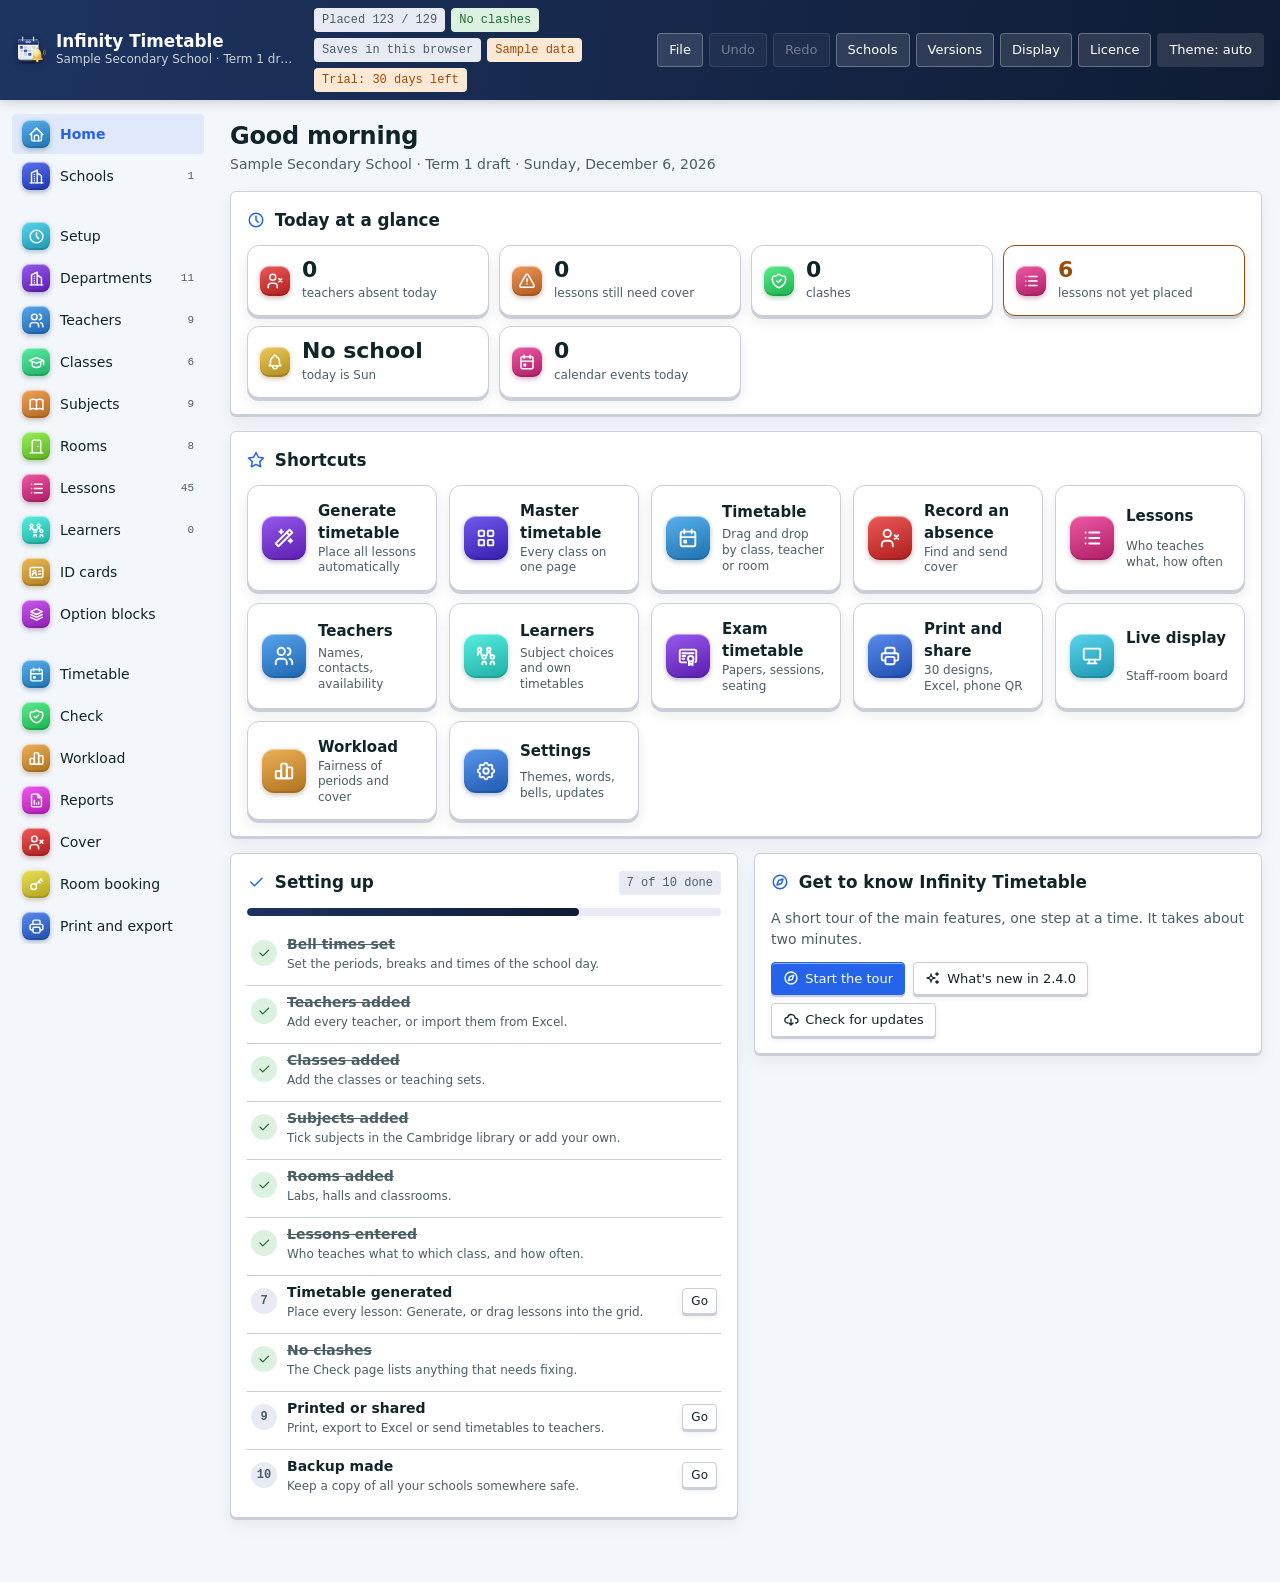
==== commit 51fee378: "2.4.0 test builds: phone layout, Wi-Fi sync with the PC, QR scanner, My day and quick cover The publ" ====
--- a/android/app/src/main/assets/app/index.html
+++ b/android/app/src/main/assets/app/index.html
@@ -597,6 +597,11 @@
 #carry.micro .mpc.multi .fl{display:none}#carry.micro .mpc.multi .shc{display:inline}
 #carry:not(.micro) .mpc.multi b{white-space:normal;overflow-wrap:anywhere;line-height:1.15}
 
+/* v2.4 Windows program extras */
+.dkpair{display:flex;gap:18px;align-items:flex-start;flex-wrap:wrap}
+.dkqr{background:#fff;padding:10px;border-radius:12px;border:1px solid var(--line,#d6dbe6);width:200px;height:200px}.dkqr svg{width:100%;height:100%}
+.dkbig{display:flex;flex-direction:column;margin:8px 0}.dkbig span{font-size:12px;color:var(--muted,#6b7590)}.dkbig b{font-size:26px;letter-spacing:.06em;font-family:ui-monospace,Consolas,monospace}
+
 /* v2.2 ID cards: real size is 85.6 x 54 mm = 324 x 204 px at 96 dpi.
    Every design keeps the code in its own zone: a QR code gets a column on the right,
    a barcode gets a strip along the bottom. Details shrink a little (idcFit) when crowded. */
@@ -718,6 +723,127 @@
 .d-simple .ihead{padding:7px 12px 0;margin:0}.d-simple .ibody{padding-top:6px}
 .d-simple.has-bar .iph{width:62px;height:78px}.d-simple.has-bar .ihead{padding-top:5px}.d-simple.has-bar .ibrow{padding:2px 12px 4px}.d-simple.has-bar .icode.bar.strip{height:22px}
 
+/* ===== v2.4: phone layout ===== */
+#phbar,#phnav,#phhold{display:none}
+body.phone .top,body.phone .side,body.phone #bay,body.phone .mtools{display:none!important}
+body.phone .shell{display:block}
+body.phone #main{padding:10px 10px calc(76px + env(safe-area-inset-bottom));min-width:0}
+body.phone.ph-holding #main{padding-bottom:calc(140px + env(safe-area-inset-bottom))}
+body.phone .btn{min-height:40px;padding:8px 12px;font-size:14px}
+body.phone .btn.sm{min-height:36px;padding:6px 10px;font-size:13px}
+body.phone .in{min-height:42px;font-size:16px}
+body.phone .pagehead.slim{margin:4px 2px 10px}
+body.phone .pagehead.slim h1{font-size:1.35rem;margin:0}
+body.phone .pagehead.slim .lead{margin:2px 0 0;font-size:13px;color:var(--muted)}
+body.phone .card{padding:14px;margin:0 0 10px}
+body.phone .card h2{font-size:1.02rem;margin:0 0 8px;display:flex;gap:6px;align-items:center}
+body.phone table{font-size:13px}
+body.phone .tablewrap,body.phone .tbl{overflow-x:auto;-webkit-overflow-scrolling:touch}
+/* top bar */
+body.phone #phbar{display:flex;position:sticky;top:0;z-index:30;align-items:center;gap:4px;padding:6px 6px 6px 12px;padding-top:calc(6px + env(safe-area-inset-top));background:var(--surface);border-bottom:1px solid var(--line);min-height:52px}
+.phbrand{flex:1;min-width:0;text-align:left;border:0;background:transparent;padding:4px 0;color:var(--fg)}
+.phbrand b{display:block;font-family:var(--font-d);font-size:1rem;line-height:1.15;white-space:nowrap;overflow:hidden;text-overflow:ellipsis}
+.phbrand span{display:block;font-size:12px;color:var(--muted);white-space:nowrap;overflow:hidden;text-overflow:ellipsis}
+#phbar .btn{min-width:44px;min-height:44px;display:inline-flex;align-items:center;justify-content:center}
+/* bottom menu */
+body.phone #phnav{display:flex;position:fixed;left:0;right:0;bottom:0;z-index:40;background:var(--surface);border-top:1px solid var(--line);padding-bottom:env(safe-area-inset-bottom)}
+#phnav button{flex:1;border:0;background:transparent;color:var(--muted);display:flex;flex-direction:column;align-items:center;gap:2px;padding:7px 0 6px;min-height:58px;font-size:11px}
+#phnav button[aria-current="page"]{color:var(--accent);font-weight:600}
+#phnav button[aria-current="page"] svg{background:var(--accent-bg);border-radius:12px;padding:2px 10px;box-sizing:content-box}
+/* holding bar */
+body.phone.ph-holding #phhold{display:flex}
+#phhold{position:fixed;left:8px;right:8px;bottom:calc(66px + env(safe-area-inset-bottom));z-index:41;align-items:center;gap:8px;padding:8px 8px 8px 12px;border-radius:12px;background:var(--fg);color:var(--bg);box-shadow:0 8px 24px rgba(0,0,0,.25)}
+#phhold .phht{flex:1;min-width:0}
+#phhold .phht b,#phhold .phht small{display:block;white-space:nowrap;overflow:hidden;text-overflow:ellipsis}
+#phhold .phht small{opacity:.75;font-size:12px}
+#phhold .btn{background:transparent;color:inherit;border-color:currentColor}
+/* bottom sheet */
+.phsheet{position:fixed;inset:0;z-index:60}
+.phsheet[hidden]{display:none}
+.phsb{position:absolute;inset:0;background:rgba(0,0,0,.4)}
+.phsc{position:absolute;left:0;right:0;bottom:0;max-height:86vh;overflow:auto;background:var(--surface);border-radius:16px 16px 0 0;padding:6px 14px calc(16px + env(safe-area-inset-bottom));box-shadow:0 -8px 30px rgba(0,0,0,.25);animation:phup .18s ease-out}
+@keyframes phup{from{transform:translateY(40px);opacity:.4}to{transform:none;opacity:1}}
+.phsc .grab{width:40px;height:4px;border-radius:2px;background:var(--line);margin:4px auto 6px}
+.phsc h3{margin:0;font-size:1.05rem;font-family:var(--font-d)}
+.phsc h4{margin:14px 0 6px;font-size:13px;color:var(--muted);font-weight:600}
+.phsc .row.sp,.phsync .row.sp,.phnext .row.sp{justify-content:space-between;align-items:center}
+.phbody{padding-top:6px}
+body.phsheet-open{overflow:hidden}
+.phstick{position:sticky;bottom:-16px;background:var(--surface);padding:10px 0 4px;margin-top:10px;gap:8px;justify-content:flex-end}
+.btn.wide{width:100%;display:flex;justify-content:center;gap:8px;align-items:center}
+.ff{display:block;margin:10px 0}.ff span{display:block;font-size:13px;color:var(--muted);margin-bottom:4px}.ff .in{width:100%;box-sizing:border-box}
+.phtiles{display:grid;grid-template-columns:repeat(4,1fr);gap:6px}
+.phtile{border:1px solid var(--line);background:var(--surface);border-radius:10px;padding:10px 4px;display:flex;flex-direction:column;align-items:center;gap:6px;font-size:12px;color:var(--fg);min-height:74px;text-align:center}
+.phlist{display:flex;flex-direction:column;margin-top:12px;border-top:1px solid var(--line)}
+.phlist button{display:flex;gap:12px;align-items:center;border:0;border-bottom:1px solid var(--line);background:transparent;padding:12px 4px;text-align:left;color:var(--fg);min-height:52px}
+.phlist button span small{display:block;color:var(--muted);font-size:12px}
+.phinfo{border-left:5px solid hsl(var(--h) 60% 50%);padding:6px 10px;margin:4px 0 10px;background:var(--surface-2);border-radius:4px;display:flex;flex-direction:column;gap:2px}
+.phinfo b{font-size:1.05rem}.phinfo .bad{color:var(--bad)}
+.phacts{display:flex;flex-wrap:wrap;gap:6px}
+.phbest{display:flex;flex-direction:column;gap:6px}
+.phbest button{display:flex;justify-content:space-between;align-items:center;gap:8px;border:1px solid var(--line);background:var(--surface);border-radius:10px;padding:10px 12px;text-align:left;color:var(--fg);min-height:52px}
+.phbest button[aria-pressed="true"]{border-color:var(--accent);background:var(--accent-bg)}
+.phbest small{display:block;color:var(--muted);font-size:12px}
+.stars{color:#e3a008;letter-spacing:1px;white-space:nowrap}.stars i{color:var(--line);font-style:normal}
+.phn{font:12px var(--mono);color:var(--muted);white-space:nowrap}
+.phchecks{display:flex;flex-direction:column}
+.phcheck{display:flex;gap:12px;align-items:center;padding:10px 4px;border-bottom:1px solid var(--line);min-height:44px}
+.phcheck input{width:22px;height:22px}
+/* timetable: day view */
+.phseg{display:flex;width:100%;margin-bottom:8px}.phseg button{flex:1;min-height:40px;font-size:13px;padding:6px 4px}
+.phent{gap:8px;margin-bottom:8px;flex-wrap:nowrap}.phent select{flex:1;min-width:0}
+.phdays{display:flex;gap:4px;margin:0 0 10px;position:sticky;top:52px;z-index:5;background:var(--bg);padding:4px 0}
+.phdays button{flex:1;border:1px solid var(--line);background:var(--surface);border-radius:8px;min-height:42px;font-weight:600;color:var(--fg);position:relative}
+.phdays button[aria-pressed="true"]{background:var(--accent);border-color:var(--accent);color:var(--accent-fg)}
+.phdays .dot{position:absolute;top:4px;right:6px;width:6px;height:6px;border-radius:50%;background:var(--ok)}
+.phrow{display:flex;gap:8px;margin-bottom:6px;align-items:stretch}
+.phtime{flex:none;width:58px;display:flex;flex-direction:column;justify-content:center;padding:2px 0}
+.phtime b{font-size:13px}.phtime small{font:11px var(--mono);color:var(--muted)}
+.phslot{flex:1;min-width:0;min-height:52px;display:flex;flex-direction:column;gap:4px;border:0;padding:0;background:transparent}
+.phcard{width:100%;text-align:left;border:1px solid hsl(var(--h) 45% 70%);border-left:5px solid hsl(var(--h) 60% 48%);background:hsl(var(--h) 70% 95%);color:#1a1a1a;border-radius:8px;padding:7px 10px;min-height:50px;display:flex;flex-direction:column;justify-content:center}
+.phcard b{font-size:14px;line-height:1.2}.phcard b em{font-style:normal;font-weight:500;font-size:11px;background:rgba(0,0,0,.08);padding:1px 5px;border-radius:3px;margin-left:4px}
+.phcard span{font-size:12px;color:#444;white-space:nowrap;overflow:hidden;text-overflow:ellipsis}
+.phcard small{font-size:11px;color:var(--bad)}
+.phcard.bad{border-color:var(--bad);box-shadow:inset 0 0 0 1px var(--bad)}
+.phcard.cont{min-height:34px;opacity:.75;border-style:dashed}
+.phcard.lifted{opacity:.35;outline:2px dashed var(--accent)}
+.phempty,.phfree{width:100%;min-height:50px;border:1px dashed var(--line);border-radius:8px;background:transparent;color:var(--muted);font-size:12px;display:flex;align-items:center;justify-content:center}
+.phlab{width:100%;min-height:44px;border-radius:8px;border:2px dashed;display:flex;align-items:center;gap:6px;padding:6px 10px;font-size:13px;text-align:left;font-weight:600}
+.phlab.ok{border-color:var(--ok);background:var(--ok-bg);color:var(--ok)}
+.phlab.swap{border-color:var(--accent);background:var(--accent-bg);color:var(--accent)}
+.phlab.bad{border-color:var(--line);background:var(--surface-2);color:var(--muted);font-weight:400}
+.phwhy{font-size:11px;color:var(--muted)}
+.phbrk{display:flex;gap:8px;align-items:center;margin:2px 0 8px;font-size:12px;color:var(--muted)}
+.phbrk span{flex:none;width:58px;font-weight:600}.phbrk:after{content:"";flex:1;height:1px;background:var(--line)}
+.phbrk small{order:2;font-family:var(--mono)}
+/* whole school: class strips */
+.phsrow{display:flex;gap:6px;align-items:center;margin-bottom:6px}
+.phsname{flex:none;width:58px;font-size:12px}
+.phstrip{flex:1;display:flex;gap:3px;overflow-x:auto;-webkit-overflow-scrolling:touch;padding-bottom:2px}
+.phscl{flex:none;display:flex;flex-direction:column;align-items:center;gap:1px;border:0;background:transparent;padding:0}
+.phscl small{font-size:9px;color:var(--muted)}
+.phsgap{flex:none;width:4px}
+.phchip{min-width:44px;height:38px;border-radius:6px;border:1px solid hsl(var(--h) 45% 70%);background:hsl(var(--h) 70% 92%);color:#1a1a1a;font:600 11px var(--mono);padding:0 4px}
+.phchip.empty{border:1px dashed var(--line);background:transparent;color:var(--muted)}
+.phchip.ok{border:2px solid var(--ok);background:var(--ok-bg);color:var(--ok)}
+.phchip.swap{border:2px solid var(--accent);background:var(--accent-bg);color:var(--accent)}
+.phchip.bad{opacity:.5}
+/* my day and cover */
+.phnext h2{font-size:1.25rem!important;margin:6px 0 2px!important}.phnext h2 em{font-size:13px;font-style:normal;color:var(--muted)}
+.phnext p{margin:0 0 6px}
+.phmini{display:flex;gap:8px;align-items:baseline;padding:8px 0 8px 8px;border-bottom:1px solid var(--line);border-left:4px solid hsl(var(--h,210) 55% 55%);margin-bottom:2px;font-size:13px}
+.phmini span{font:11px var(--mono);color:var(--muted)}.phmini em{font-style:normal;color:var(--accent);font-size:12px}
+.phmini.now{background:var(--accent-bg)}
+.warnc{border-color:var(--warn)!important}
+.phcov{border:1px solid var(--line);border-radius:10px;padding:10px;margin-bottom:8px;display:flex;flex-direction:column;gap:8px}
+.phcov.done{border-color:var(--ok)}
+.phcov small{display:block;color:var(--muted);font-size:12px}
+.phcov .row{flex-wrap:wrap;gap:6px}
+@media (min-width:761px){.phsheet .phsc{left:50%;right:auto;width:520px;transform:translateX(-50%);border-radius:16px;bottom:20px;animation:none}}
+.phtt{max-width:100%;min-width:0;overflow-x:hidden}
+.phsrow,.phday{min-width:0;max-width:100%}
+.phstrip{min-width:0}
+
 .cgwrap{max-height:62vh;overflow:auto}
 .cgrid{font-size:12px}.cgrid th{white-space:nowrap;position:sticky;left:0;background:var(--surface)}.cgrid thead th{position:sticky;top:0;z-index:2;background:var(--surface-2)}
 .cgrid td{text-align:center;padding:3px}.cgin{width:52px!important;text-align:center;padding:2px}
@@ -3109,9 +3235,10 @@
 function rowLockBtn(i){var l=rowPls(i,false);if(!l.length)return '';var all=l.every(function(p){return p.locked;});return '<button type="button" class="rl'+(all?' on':'')+'" data-act="b4-rowlock" data-i="'+i+'" title="'+(all?'Unlock':'Lock')+' this row" aria-label="'+(all?'Unlock':'Lock')+' this row">'+(all?ICON_LOCK:ICON_OPEN)+'</button>';}
 
 /* ---------- batch 6: PC software features ---------- */
-var APP_VERSION='2.3.0';
+var APP_VERSION='2.4.0';
 var ICON_V2='[data-uri]';
 var WHATS_NEW=[
+ ['2.4.0',['New Windows program with its own window, installed like normal software','Automatic daily backups of your school files, with File > Restore a backup','Phones on Wi-Fi: the Android app copies the timetable from the PC and sends back quick changes']],
  ['2.3.0',['Holding bay under the timetable: park lessons while you rearrange (carry a lesson and click the bay, drag it there, or right-click > Park in holding bay), then pick them up and place them again','A lesson you pick up now looks exactly like the card on the timetable, at the same size, at every zoom level','Codes read in full at every zoom level, and option blocks look like the other cards']],
  ['2.2.1',['Master timetable: every subject code now reads in full at Fit zoom; option blocks show as GEO/ICT/PE','On phones the master timetable opens wider and scrolls sideways so lessons stay readable','ID cards: the back always fits on the card, and the QR code or barcode sits in a fixed place on the back','ID cards: the code on the front never covers details; long roles and names wrap instead of being cut, and crowded cards shrink slightly so every detail shows','ID cards: support staff list (bursar, secretary, drivers and others); staff cards show job title, department and subjects, and staff number; learner date of birth and house or bus are optional']],
  ['2.2.0',['ID cards for learners and staff: 6 designs, photos (one by one or many at once), QR code or barcode, front and back, A4 sheets or card printer, with preview','Master timetable: pick up a lesson and it follows the mouse; drop it on another lesson to swap them, then place the one you picked up','Right-click on master timetable lessons opens the lesson menu']],
@@ -3186,6 +3313,7 @@
   var items=[['b6-new','New school file'],['b6-open','Open…'],['b6-save','Save'+(FILE?' ('+FILE.name+')':'')],['b6-saveas','Save as…']];
   if(rec.length){items.push('-');rec.slice(0,6).forEach(function(f){items.push(['b6-recent',f.name,' data-path="'+esc(f.path)+'" title="'+esc(f.path)+'"']);});}
   items.push('-',['b8-export','Preview and export (PDF, Excel, Word, image)',' data-what="print"'],['b6-xlsx-menu','Export to Excel (.xlsx)'],['b6-display','Live staff-room display'],[isLocked()?'b6-unlock':'b6-lock',isLocked()?'Unlock (admin PIN)':(W.prefs.pin?'Lock now':'Set an admin PIN…')],'-',['b6-whatsnew','What\'s new'],['b6-about','About Infinity Timetable']);
+  if(window.IT_DESKTOP)items.push('-',['b8-dk-backups','Restore a backup…'],['b8-dk-phones','Phones on Wi-Fi…']);
   items.push('-',['b8-exit','Close Infinity Timetable…']);
   cmOpen(r.left,r.bottom+4,items);
 }
@@ -6084,6 +6212,7 @@
   /* files: hand them to Android, which offers Save to phone or Share */
   downloadBlob=function(name,blob){var rd=new FileReader();rd.onload=function(){var s=String(rd.result),b64=s.slice(s.indexOf(',')+1);
     try{A.saveFile(name,blob.type||'application/octet-stream',b64);}catch(e){toast('Could not save the file: '+e.message);}};rd.readAsDataURL(blob);};
+  download=function(name,text,type){downloadBlob(name,new Blob([text],{type:type||'application/octet-stream'}));};
   /* printing goes through Android's print service (printers and Save as PDF) */
   window.print=function(){try{A.print(document.title||'Infinity Timetable');}catch(e){toast('Printing is not available on this device');}};
   /* outside links (WhatsApp, the update page) open in the right app */
@@ -6102,6 +6231,317 @@
   /* the app keeps working when Android pauses it: save quietly */
   document.addEventListener('visibilitychange',function(){if(document.hidden){try{saveQuiet();}catch(e){}}});
 })();
+
+/* ===== v2.4: Windows program (Electron) extras - active only in the new Windows program ===== */
+IC.wifi='<path d="M5 12.55a11 11 0 0114 0"/><path d="M8.5 16.1a6 6 0 017 0"/><path d="M2 8.82a15 15 0 0120 0"/><circle cx="12" cy="20" r="1"/>';
+/* Close prompt, daily backups of unsaved work, Restore a backup, and phone sync over Wi-Fi (PC side). */
+var DK={on:false,lan:null,pubT:null,takeT:null};
+function dkInit(){
+  if(!HOST)return;
+  hostCall('backups',{}).then(function(r){if(!r||!r.list)return;DK.on=true;window.IT_DESKTOP=true;document.documentElement.classList.add('desktop');dkDaily();
+    hostCall('lan-status',{}).then(function(s){DK.lan=s;if(s&&s.on)dkLanLoop();});}).catch(function(){});
+}
+/* the window's close button shows the app's own Save / Don't save / Cancel box */
+window.ITDesktopClose=function(){try{if($('#dlg').open)return;openExit();}catch(e){}};
+/* once a day keep a backup of work that is only kept inside the program (no school file yet) */
+function dkDaily(){if(!DK.on)return;var d=new Date().toISOString().slice(0,10);
+  try{if(localStorage.getItem('it.dkday')===d)return;}catch(e){}
+  if(FILE&&FILE.path)return;
+  hostCall('backup-text',{name:(SN()||'School')+' (not saved to a file)',text:fileText()}).then(function(r){if(r&&r.ok){try{localStorage.setItem('it.dkday',d);}catch(e){}}});}
+function dkPubSoon(){if(DK.on&&DK.lan&&DK.lan.on){clearTimeout(DK.pubT);DK.pubT=setTimeout(dkPublish,1500);}}
+var _dkPersist=persist;persist=function(){_dkPersist();dkPubSoon();};
+var _dkSaveQuiet=saveQuiet;saveQuiet=function(){_dkSaveQuiet();if(DK.on){dkDaily();if(DK.lan&&DK.lan.on){clearTimeout(DK.pubT);DK.pubT=setTimeout(dkPublish,1200);}}};
+/* ---- restore a backup ---- */
+function dkSize(n){return n>1048576?(n/1048576).toFixed(1)+' MB':Math.max(1,Math.round(n/1024))+' KB';}
+B7A['b8-dk-backups']=function(){cmClose&&cmClose();hostCall('backups',{}).then(function(r){var l=(r&&r.list)||[];
+  openModal('Restore a backup','<p>A copy of each school file is kept every day you save it, and of unsaved work once a day. The newest 30 are kept.</p>'+
+   (l.length?'<div class="tw"><table class="vtable"><thead><tr><th>Backup</th><th>Saved</th><th>Size</th><th></th></tr></thead><tbody>'+l.map(function(b){return '<tr><td>'+esc(b.file.replace(/\.stt$/i,''))+'</td><td>'+esc(new Date(b.mtime).toLocaleString())+'</td><td>'+dkSize(b.size)+'</td><td style="text-align:right"><button class="btn sm" data-act="b8-dk-restore" data-name="'+esc(b.file)+'">Open</button></td></tr>';}).join('')+'</tbody></table></div>':'<p class="muted">No backups yet. They appear after you save.</p>')+
+   '<div class="row sp fbtns"><button class="btn" data-act="b8-dk-bkfolder">'+ico('folder',16)+' Open the backups folder</button><button class="btn" data-act="close">Close</button></div>','wide');});};
+B7A['b8-dk-bkfolder']=function(){hostCall('backup-folder',{});};
+B7A['b8-dk-restore']=function(ds){confirmBox('Open the backup "'+ds.name.replace(/\.stt$/i,'')+'"? It opens as a separate copy; use Save as to keep it. Your current work stays in its own file.','Open the backup').then(function(y){if(!y)return;
+  hostCall('backup-read',{name:ds.name}).then(function(r){if(!r||r.error){toast((r&&r.error)||'Could not open the backup');return;}
+    if(loadFileText(r.text,null)){setFile({name:'Restored '+ds.name.replace(/\.stt$/i,'')+'.stt'});if(FILE)FILE.dirty=true;closeModal();render();toast('Backup opened. Use Save as to keep it.');}});});};
+/* ---- phones on Wi-Fi (PC side) ---- */
+function dkPublish(){if(!(DK.lan&&DK.lan.on))return;hostCall('lan-publish',{text:fileText(),school:SN()}).catch(function(){});}
+function dkLanLoop(){clearInterval(DK.takeT);dkPublish();DK.takeT=setInterval(function(){if(!(DK.lan&&DK.lan.on)){clearInterval(DK.takeT);return;}
+  hostCall('lan-take',{}).then(function(r){var it=(r&&r.items)||[];if(!it.length)return;var n=0,c=0,names=[];
+    it.forEach(function(x){var res=dkMergeIn(x);if(res){n+=res.theirs;c+=res.conflicts;if(names.indexOf(x.dev)<0)names.push(x.dev);}});
+    dkPublish();if(n||c){render();toast('Changes from '+names.join(', ')+' merged'+(c?' ('+c+' edited on both: the PC\'s kept)':''));}
+  }).catch(function(){});},3000);}
+function dkMergeIn(x){var t,b=null;try{t=JSON.parse(x.text);if(x.base)b=JSON.parse(x.base);}catch(e){return null;}
+  if(!validW(t))return null;normW(t);if(b&&validW(b))normW(b);else b=null;
+  syncActive();var cur=JSON.parse(JSON.stringify(W)),res=mergeW(b||cur,cur,t),keep=W.cur,prefs=W.prefs;
+  W=res.w;W.prefs=prefs;W.cur=keep;if(!curSchool()||!curTT()){var s0=W.schools[0];W.cur={s:s0.id,t:s0.tts[0].id};}D=curTT().data;saveQuiet();
+  if(res.stat.theirs&&FILE){FILE.dirty=true;fileDirty();}return res.stat;}
+function dkPhonesHtml(){var s=DK.lan||{};
+  if(!s.on)return '<p>Let phones with the Infinity Timetable app copy this timetable over the school Wi-Fi, and send back quick changes such as swaps and cover. Nothing goes over the internet.</p><p class="muted">The PC and the phones must be on the same Wi-Fi. The first time, Windows may ask to allow Infinity Timetable on private networks: choose Allow.</p><div class="row sp fbtns"><button class="btn" data-act="close">Close</button><button class="btn primary" data-act="b8-dk-lanon">'+ico('wifi',16)+' Turn on phone sync</button></div>';
+  var ip=(s.ips||[])[0]||'',addr=ip?ip+(s.port&&s.port!==47860?':'+s.port:''):'',qr=ip?'ITSYNC1|'+ip+':'+s.port+'|'+s.code+'|'+(SN()||''):'';
+  return '<div class="dkpair">'+(qr?'<div class="dkqr">'+QR.svg(qr,180)+'</div>':'')+'<div><p>On the phone: <b>More → Sync with PC</b>, then scan this code, or type:</p>'+
+   '<div class="dkbig"><span>PC address</span><b>'+esc(addr||'No Wi-Fi found')+'</b></div><div class="dkbig"><span>Code</span><b>'+esc(s.code)+'</b></div>'+
+   ((s.ips||[]).length>1?'<p class="muted">Other addresses for this PC: '+esc(s.ips.slice(1).join(', '))+'</p>':'')+
+   (s.devices&&s.devices.length?'<p class="muted">Phones that synced this week: '+esc(s.devices.join(', '))+'</p>':'')+
+   (s.last?'<p class="muted">Last: '+esc(s.last.dev)+' '+(s.last.what==='push'?'sent changes':'copied the timetable')+' at '+esc(new Date(s.last.at).toLocaleTimeString())+'</p>':'')+'</div></div>'+
+   '<div class="row sp fbtns"><button class="btn" data-act="b8-dk-lanoff">Turn off phone sync</button><button class="btn primary" data-act="close">Done</button></div>';}
+B7A['b8-dk-phones']=function(){cmClose&&cmClose();if(!DK.on){toast('Phone sync works in the Infinity Timetable Windows program');return;}
+  hostCall('lan-status',{}).then(function(s){DK.lan=s;openModal('Phones on Wi-Fi',dkPhonesHtml(),'wide');});};
+B7A['b8-dk-lanon']=function(){hostCall('lan-start',{}).then(function(s){DK.lan=s;dkLanLoop();$('#dlg .db')?($('#dlg .db').innerHTML=dkPhonesHtml()):B7A['b8-dk-phones']();});};
+B7A['b8-dk-lanoff']=function(){hostCall('lan-stop',{}).then(function(s){DK.lan=s;clearInterval(DK.takeT);closeModal();toast('Phone sync is off');});};
+setTimeout(dkInit,800);
+
+/* ===== v2.4: phone layout ===== */
+/* On small screens: slim top bar, bottom menu, one day at a time, tap a lesson for actions and
+   best places, slots that say what will happen, a holding bar while moving a lesson,
+   "My day" on Home, quick cover, Wi-Fi sync with the PC and viewer mode (PIN lock). */
+IC.dots='<circle cx="12" cy="5" r="1.4"/><circle cx="12" cy="12" r="1.4"/><circle cx="12" cy="19" r="1.4"/>';
+IC.people='<circle cx="9" cy="8" r="3"/><path d="M3 20a6 6 0 0112 0"/><path d="M16 11a3 3 0 100-6M21 20a6 6 0 00-4-5.6"/>';
+IC.hand='<path d="M8 13V5.5a1.5 1.5 0 013 0V11M11 10V4.5a1.5 1.5 0 013 0V11M14 10.5V6a1.5 1.5 0 013 0v7a7 7 0 01-7 7h-1a6 6 0 01-5-2.7L3 13.6a1.6 1.6 0 012.6-1.8L8 14"/>';
+IC.undo='<path d="M9 14L4 9l5-5"/><path d="M4 9h10a6 6 0 010 12h-3"/>';
+var PHONE_PEOPLE=['teachers','classes','learners','rooms','subjects','departments'];
+function isPhone(){var p=(W&&W.prefs&&W.prefs.phoneUI)||'auto';if(p==='on')return true;if(p==='off')return false;return window.innerWidth<=760;}
+['b8-ph-day','b8-ph-kind','b8-ph-ent','b8-ph-sheet','b8-ph-card','b8-ph-close','b8-ph-me','b8-ph-meset','b8-ph-sync','b8-ph-syncgo','b8-ph-scan','b8-ph-ui','b8-ph-share'].forEach(function(a){LOCK_OK[a]=1;});
+/* ---------- bottom sheet ---------- */
+function phSheet(title,html){var s=$('#phsheet');if(!s){s=document.createElement('div');s.id='phsheet';s.className='phsheet';document.body.appendChild(s);}
+  s.innerHTML='<div class="phsb" data-act="b8-ph-close"></div><div class="phsc" role="dialog" aria-modal="true" aria-label="'+esc(title)+'"><div class="grab"></div><div class="row sp"><h3>'+esc(title)+'</h3><button class="btn sm ghost" data-act="b8-ph-close" aria-label="Close">'+ico('x',16)+'</button></div><div class="phbody">'+html+'</div></div>';
+  s.hidden=false;document.body.classList.add('phsheet-open');}
+function phSheetClose(){var s=$('#phsheet');if(s){s.hidden=true;s.innerHTML='';}document.body.classList.remove('phsheet-open');}
+B7A['b8-ph-close']=function(){phSheetClose();};
+var _phBack=window.ITBack;window.ITBack=function(){var s=$('#phsheet');if(s&&!s.hidden){phSheetClose();return true;}return _phBack?_phBack():false;};
+document.addEventListener('keydown',function(e){if(e.key==='Escape'){var s=$('#phsheet');if(s&&!s.hidden){e.preventDefault();e.stopImmediatePropagation();phSheetClose();}}},true);
+/* ---------- chrome: top bar and bottom menu ---------- */
+function phChrome(){
+  var on=isPhone();document.body.classList.toggle('phone',on);
+  var bar=$('#phbar'),nav=$('#phnav'),hold=$('#phhold');
+  if(!on){[bar,nav,hold].forEach(function(x){if(x)x.hidden=true;});return;}
+  if(!bar){bar=document.createElement('div');bar.id='phbar';document.body.insertBefore(bar,document.body.firstChild);}
+  if(!nav){nav=document.createElement('nav');nav.id='phnav';nav.setAttribute('aria-label','Main');document.body.appendChild(nav);}
+  if(!hold){hold=document.createElement('div');hold.id='phhold';document.body.appendChild(hold);}
+  var tt=curTT();bar.hidden=false;nav.hidden=false;
+  bar.innerHTML='<button class="phbrand" data-act="tab" data-tab="schools" title="Schools and timetables"><b>'+esc(SN()||'Infinity Timetable')+'</b><span>'+esc(tt?tt.name:'')+(isLocked()?' · viewer mode':'')+'</span></button>'+
+    (isLocked()?'':'<button class="btn sm ghost" data-act="undo" aria-label="Undo"'+(undoS.length?'':' disabled')+'>'+ico('undo',18)+'</button>')+
+    '<button class="btn sm ghost" data-act="b8-ph-sheet" data-v="more" aria-label="Menu">'+ico('dots',20)+'</button>';
+  var t=ui.tab,grp=PHONE_PEOPLE.indexOf(t)>=0?'people':['home','timetable','lessons'].indexOf(t)>=0?t:'more';
+  var b=function(id,label,icon,act){return '<button type="button" '+act+(grp===id?' aria-current="page"':'')+'>'+ico(icon,22)+'<span>'+label+'</span></button>';};
+  nav.innerHTML=b('home','Home','home','data-act="tab" data-tab="home"')+b('timetable','Timetable','calendar','data-act="tab" data-tab="timetable"')+b('lessons','Lessons','list','data-act="tab" data-tab="lessons"')+
+    b('people','People','people','data-act="b8-ph-sheet" data-v="people"')+b('more','More','grid','data-act="b8-ph-sheet" data-v="more"');
+  phHold();}
+function phHold(){var h=$('#phhold');if(!h)return;var ci=isPhone()&&ui.lift&&(ui.tab==='timetable')?carryInfo():null;
+  if(!ci){h.hidden=true;document.body.classList.remove('ph-holding');return;}
+  var l=lesson(ci.lid);h.hidden=false;document.body.classList.add('ph-holding');
+  h.innerHTML='<span class="phhicon">'+ico('hand',18)+'</span><span class="phht"><b>'+esc(lTitle(l))+'</b><small>'+esc(lClassNames(l))+(ci.held?' · place it to finish the swap':' · tap a slot')+'</small></span>'+
+    (ui.lift.type==='new'?'':'<button class="btn sm" data-act="b8-ph-park">Park</button>')+'<button class="btn sm" data-act="b8-ph-cancel">Cancel</button>';}
+B7A['b8-ph-park']=function(){if(typeof bayParkCarried==='function')bayParkCarried();render();};
+B7A['b8-ph-cancel']=function(){if(ui.lift){if(typeof carryCancel==='function')carryCancel();else{ui.lift=null;render();}}};
+B7A['b8-ph-sheet']=function(ds){var tabs=tabsFor().filter(function(x){return x[0]!=='sep';}),h='';
+  var tile=function(id,label){var ti=TAB_ICON[id]||['info',205];return '<button class="phtile" data-act="tab" data-tab="'+id+'">'+badge(ti[0],ti[1],22)+'<span>'+esc(label)+'</span></button>';};
+  var lab=function(t){return t[0]==='teachers'?word('wTeacher',1):t[0]==='classes'?word('wClass',1):t[1];};
+  if(ds.v==='people'){h='<div class="phtiles">'+tabs.filter(function(t){return PHONE_PEOPLE.indexOf(t[0])>=0;}).map(function(t){return tile(t[0],lab(t));}).join('')+'</div>';phSheet('People',h);return;}
+  var main=['home','timetable','lessons'].concat(PHONE_PEOPLE);
+  h='<div class="phtiles">'+tabs.filter(function(t){return main.indexOf(t[0])<0;}).map(function(t){return tile(t[0],lab(t));}).join('')+'</div>'+
+    '<div class="phlist">'+(window.ITAndroid||!window.IT_DESKTOP?'<button data-act="b8-ph-sync">'+ico('wifi',18)+'<span>Sync with PC<small>'+esc(phSyncLine())+'</small></span></button>':'')+
+    '<button data-act="b8-ph-me">'+ico('users',18)+'<span>Who is using this phone<small>'+esc(phMeLabel())+'</small></span></button>'+
+    (W.prefs&&W.prefs.pin?(isLocked()?'<button data-act="b6-unlock">'+ico('lock',18)+'<span>Unlock editing<small>Viewer mode is on</small></span></button>':'<button data-act="b6-lock">'+ico('lock',18)+'<span>Viewer mode<small>Lock editing with the admin PIN</small></span></button>'):'<button data-act="b6-lock">'+ico('lock',18)+'<span>Viewer mode<small>Set an admin PIN so staff can view but not change</small></span></button>')+
+    '<button data-act="b8-ph-file">'+ico('folder',18)+'<span>File<small>Open, save, export</small></span></button>'+
+    '<button data-act="versions">'+ico('clock',18)+'<span>Versions</span></button>'+
+    '<button data-act="b3-lic">'+ico('key',18)+'<span>Licence</span></button>'+
+    '<button data-act="theme">'+ico('sun',18)+'<span>Theme</span></button>'+
+    '<button data-act="b8-ph-ui">'+ico('grid',18)+'<span>Use the full layout<small>For tablets and big screens</small></span></button></div>';
+  phSheet('Menu',h);};
+B7A['b8-ph-ui']=function(){W.prefs=W.prefs||{};W.prefs.phoneUI=isPhone()?'off':'auto';saveQuiet();phSheetClose();render();toast(isPhone()?'Phone layout on':'Full layout on. Menu > Settings > Display brings the phone layout back.');};
+/* ---------- timetable: one day at a time ---------- */
+function phState(){var s=ui.ph=ui.ph||{};var days=D.school.days;
+  if(!s.kind)s.kind=(ui.view==='teacher'||ui.view==='room')?ui.view:'class';
+  var list=s.kind==='teacher'?D.teachers:s.kind==='room'?D.rooms:D.classes;
+  if(s.kind!=='school'&&(!s.id||!by(list,s.id))){var me=W.prefs&&W.prefs.me;s.id=(s.kind==='teacher'&&me&&me.kind==='teacher'&&by(D.teachers,me.id))?me.id:(ui.entity&&by(list,ui.entity)?ui.entity:(list[0]&&list[0].id));}
+  if(!s.day||days.indexOf(s.day)<0)s.day=days.indexOf(todayDay())>=0?todayDay():days[0];
+  return s;}
+function phPls(kind,id,day){return D.placements.filter(function(p){if(p.day!==day)return false;var l=lesson(p.lessonId);return l&&(kind==='school'||lHas(l,kind,id));}).map(function(p){var l=lesson(p.lessonId);return {p:p,l:l,i:periodIndex(p.pid),n:l.length||1};}).filter(function(x){return x.i>=0;});}
+function phSwapFor(ci,day,i,occ){var r0=evalSlot(ci.lid,day,i,ci.ign);if(!r0.hard.length)return null;if(r0.hard.some(function(h){return h.k==='fit'||h.k==='act';}))return null;
+  for(var k=0;k<occ.length;k++){var x=by(D.placements,occ[k]);if(!x||x.locked||ci.ign.indexOf(x.id)>=0)continue;if(!evalSlot(ci.lid,day,i,ci.ign.concat([x.id])).hard.length)return x;}return null;}
+function phCard(x,kind,first){var l=x.l,t=lTeachers(l).map(tname).join(', '),r=lRooms(l).map(rname).join(', '),bad=plIssues(x.p).hard.length,lifted=ui.lift&&ui.lift.plId===x.p.id;
+  var sub=kind==='teacher'?lClassNames(l)+(r?' · '+r:''):kind==='room'?lClassNames(l)+(t?' · '+t:''):(t+(r?' · '+r:''));
+  if(!first)return '<button class="phcard cont" data-act="b8-ph-card" data-pl="'+x.p.id+'" data-plx="'+x.p.id+'" style="--h:'+lHue(l)+'"><span>↳ '+esc(lTitle(l))+' continues</span></button>';
+  return '<button class="phcard'+(bad?' bad':'')+(lifted?' lifted':'')+'" data-act="b8-ph-card" data-pl="'+x.p.id+'" data-plx="'+x.p.id+'" style="--h:'+lHue(l)+'"><b>'+(x.p.locked?ico('lock',12)+' ':'')+esc(lTitle(l))+(x.n>1?' <em>double</em>':'')+'</b><span>'+esc(sub)+'</span>'+(bad?'<small>'+esc(plIssues(x.p).hard[0].m)+'</small>':'')+'</button>';}
+function phSlotLabel(ci,day,i,occ){var r=evalSlot(ci.lid,day,i,ci.ign);
+  if(!r.hard.length)return {c:'ok',t:r.soft.length?'Fits here ('+r.soft[0].m.toLowerCase()+')':'Free · fits here'};
+  var sx=phSwapFor(ci,day,i,occ);if(sx)return {c:'swap',t:'Swap with '+lTitle(lesson(sx.lessonId)),x:sx};
+  return {c:'bad',t:r.hard[0].m};}
+function phDayRows(kind,id,day){var P=D.school.periods,pls=phPls(kind,id,day),ci=ui.lift?carryInfo():null,h='',lockd=isLocked();
+  P.forEach(function(p,i){
+    if(p.brk){h+='<div class="phbrk"><span>'+esc(p.label)+'</span><small>'+esc(p.start||'')+'</small></div>';return;}
+    var here=pls.filter(function(x){return x.i===i;}),cont=pls.filter(function(x){return x.i<i&&x.i+x.n>i;}),occ=here.concat(cont).map(function(x){return x.p.id;});
+    var lab=ci&&(kind!=='class'||lcls(lesson(ci.lid)).indexOf(id)>=0)?phSlotLabel(ci,day,i,occ):null;
+    var cards=cont.map(function(x){return phCard(x,kind,false);}).join('')+here.map(function(x){return phCard(x,kind,true);}).join('');
+    var empty=!here.length&&!cont.length;
+    h+='<div class="phrow'+(p.act?' act':'')+'"><div class="phtime"><b>'+esc(p.label)+'</b><small>'+esc(p.start||'')+(p.end?'–'+esc(p.end):'')+'</small></div>'+
+      '<div class="cell phslot'+(lab?' '+lab.c:'')+'" data-d="'+day+'" data-i="'+i+'"'+(kind==='class'?' data-cls="'+id+'"':'')+'>'+cards+
+      (lab&&(empty||lab.c!=='bad')?'<button class="phlab '+lab.c+'" data-act="b8-ph-slot" data-d="'+day+'" data-i="'+i+'">'+ico(lab.c==='ok'?'check':lab.c==='swap'?'refresh':'x',14)+' '+esc(lab.t)+'</button>':'')+
+      (!lab&&empty&&!lockd?'<button class="phempty" data-act="b8-ph-slot" data-d="'+day+'" data-i="'+i+'">Free</button>':'')+(!lab&&empty&&lockd?'<span class="phfree">Free</span>':'')+
+      (lab&&lab.c==='bad'&&!empty?'<small class="phwhy">'+esc(lab.t)+'</small>':'')+'</div></div>';});
+  return h;}
+function phSchoolRows(day){var P=D.school.periods,h='',ci=ui.lift?carryInfo():null;
+  (ui.secf?D.classes.filter(function(c){return classInSection(c.id,ui.secf);}):D.classes).forEach(function(c){var pls=phPls('class',c.id,day);
+    h+='<div class="phsrow"><div class="phsname"><b>'+esc(c.name)+'</b></div><div class="phstrip">'+P.map(function(p,i){if(p.brk)return '<span class="phsgap"></span>';
+      var x=pls.filter(function(y){return y.i<=i&&y.i+y.n>i;})[0],occ=x?[x.p.id]:[],lab=ci&&lcls(lesson(ci.lid)).indexOf(c.id)>=0?phSlotLabel(ci,day,i,occ):null;
+      var inner=x?'<button class="phchip" data-act="b8-ph-card" data-pl="'+x.p.id+'" data-plx="'+x.p.id+'" style="--h:'+lHue(x.l)+'">'+esc(lparts(x.l).map(function(q){var s=by(D.subjects,q.subjectId);return s?sShort(s):'?';}).filter(function(v,k,a){return a.indexOf(v)===k;}).join('/'))+'</button>':
+        '<button class="phchip empty'+(lab?' '+lab.c:'')+'" data-act="b8-ph-slot" data-d="'+day+'" data-i="'+i+'" data-cls="'+c.id+'" aria-label="'+esc(c.name+' '+p.label)+'">'+(lab?(lab.c==='ok'?'✓':lab.c==='swap'?'⇄':'×'):'')+'</button>';
+      return '<span class="cell phscl'+(lab?' '+lab.c:'')+'" data-d="'+day+'" data-i="'+i+'" data-cls="'+c.id+'"><small>'+esc(p.label)+'</small>'+inner+'</span>';}).join('')+'</div></div>';});
+  return h;}
+function phTodoFor(kind,id){return D.lessons.filter(function(l){return (kind==='school'||lHas(l,kind,id))&&placedCount(l.id)<(l.perWeek||0);});}
+function phTimetable(){var s=phState(),days=D.school.days,list=s.kind==='teacher'?D.teachers:s.kind==='room'?D.rooms:D.classes,todo=phTodoFor(s.kind,s.id),td=todayDay();
+  var seg='<div class="seg phseg" role="group">'+[['class',word('wClass')],['teacher',word('wTeacher')],['room','Room'],['school','Whole school']].map(function(k){return '<button type="button" data-act="b8-ph-kind" data-v="'+k[0]+'" aria-pressed="'+(s.kind===k[0])+'">'+esc(k[1])+'</button>';}).join('')+'</div>';
+  var h='<div class="phtt">'+seg+'<div class="row phent">'+(s.kind==='school'?(sectionsList().length?'<label class="row" style="gap:6px">Section '+sectionSelect('secf',ui.secf)+'</label>':''):'<select class="in" data-b8="phent" aria-label="Choose">'+list.map(function(e){return '<option value="'+e.id+'"'+(e.id===s.id?' selected':'')+'>'+esc(e.name)+'</option>';}).join('')+'</select>')+
+    (todo.length&&!isLocked()?'<button class="pill warn" data-act="b8-ph-todo">'+todo.length+' to place</button>':'')+'</div>'+
+    '<div class="phdays" role="group" aria-label="Day">'+days.map(function(d){return '<button type="button" data-act="b8-ph-day" data-v="'+d+'" aria-pressed="'+(s.day===d)+'">'+esc(d.slice(0,3))+(d===td?'<i class="dot"></i>':'')+'</button>';}).join('')+'</div>'+
+    '<div class="phday" id="phday">'+(s.kind==='school'?phSchoolRows(s.day):phDayRows(s.kind,s.id,s.day))+'</div></div>';
+  return '<div class="pagehead slim"><h1>Timetable</h1></div>'+h;}
+B7A['b8-ph-kind']=function(ds){var s=phState();s.kind=ds.v;s.id=null;render();};
+B7A['b8-ph-day']=function(ds){phState().day=ds.v;render();};
+B8F['phent']=function(el,type){if(type!=='change')return;var s=phState();s.id=el.value;ui.view=s.kind;ui.entity=el.value;render();};
+/* swipe left and right to change day */
+(function(){var x0=null,y0=null;document.addEventListener('touchstart',function(e){var t=e.target.closest&&e.target.closest('#phday');if(!t||!e.touches[0]){x0=null;return;}x0=e.touches[0].clientX;y0=e.touches[0].clientY;},{passive:true});
+  document.addEventListener('touchend',function(e){if(x0==null||!e.changedTouches[0])return;var dx=e.changedTouches[0].clientX-x0,dy=e.changedTouches[0].clientY-y0;x0=null;if(Math.abs(dx)<70||Math.abs(dy)>Math.abs(dx)*0.7)return;
+    var s=phState(),days=D.school.days,i=days.indexOf(s.day)+(dx<0?1:-1);if(days[i]){s.day=days[i];render();}},{passive:true});})();
+/* ---------- tapping a lesson ---------- */
+function phBest(lid,ign,limit){var days=D.school.days,P=D.school.periods,out=[],L=lesson(lid);if(!L)return out;
+  var curPl=ign&&ign[0]?by(D.placements,ign[0]):null;
+  days.forEach(function(d,di){P.forEach(function(p,i){if(p.brk)return;if(curPl&&curPl.day===d&&periodIndex(curPl.pid)===i)return;
+    var r=evalSlot(lid,d,i,ign||[]);
+    if(!r.hard.length){out.push({d:d,i:i,di:di,stars:r.soft.length?(r.soft.length>1?1:2):3,why:r.soft[0]?r.soft[0].m:''});return;}
+    if(r.hard.some(function(h){return h.k==='fit'||h.k==='act';}))return;
+    var occ=D.placements.filter(function(q){var l=lesson(q.lessonId);if(!l||q.day!==d)return false;var qi=periodIndex(q.pid);return qi<=i&&qi+(l.length||1)>i&&lcls(l).some(function(c){return lcls(L).indexOf(c)>=0;});}).map(function(q){return q.id;});
+    var ci={lid:lid,ign:ign||[]},sx=phSwapFor(ci,d,i,occ);if(sx)out.push({d:d,i:i,di:di,stars:1,swap:sx});});});
+  return out.sort(function(a,b){return (b.stars-a.stars)||(a.swap?1:0)-(b.swap?1:0)||(a.di-b.di)||(a.i-b.i);}).slice(0,limit||6);}
+function phBestHtml(lid,ign,plId){var b=phBest(lid,ign,6),P=D.school.periods;
+  if(!b.length)return '<p class="muted">No free place fits this lesson. Try moving or parking another lesson first.</p>';
+  return '<div class="phbest">'+b.map(function(x){return '<button data-act="b8-ph-put" data-d="'+x.d+'" data-i="'+x.i+'"'+(plId?' data-pl="'+plId+'"':' data-lid="'+lid+'"')+(x.swap?' data-swap="'+x.swap.id+'"':'')+'><span><b>'+esc(x.d)+' · '+esc(P[x.i].label)+'</b><small>'+esc(P[x.i].start||'')+(x.swap?' · swap with '+esc(lTitle(lesson(x.swap.lessonId))):x.why?' · '+esc(x.why):'')+'</small></span><span class="stars" aria-label="'+x.stars+' of 3">'+'★★★'.slice(0,x.stars)+'<i>'+'★★★'.slice(x.stars)+'</i></span></button>';}).join('')+'</div>';}
+B7A['b8-ph-card']=function(ds){var p=by(D.placements,ds.pl),l=p&&lesson(p.lessonId);if(!l)return;
+  if(ui.lift&&!(ui.lift.type==='move'&&ui.lift.plId===p.id)){var cell=document.querySelector('[data-plx="'+p.id+'"]');cell=cell&&cell.closest('.cell');if(cell){tryPlace(cell.dataset.d,+cell.dataset.i,cell);render();}return;}
+  var P=D.school.periods,i=periodIndex(p.pid),n=l.length||1,iss=plIssues(p);
+  var info='<div class="phinfo" style="--h:'+lHue(l)+'"><b>'+esc(lTitle(l))+'</b><span>'+esc(lClassNames(l))+'</span><span>'+esc(lTeachers(l).map(tname).join(', ')||'No teacher')+(lRooms(l).length?' · '+esc(lRooms(l).map(rname).join(', ')):'')+'</span><span>'+esc(p.day+' · '+P[i].label+' · '+(P[i].start||'')+(P[i+n-1]&&P[i+n-1].end?'–'+P[i+n-1].end:''))+(n>1?' · double':'')+'</span>'+(iss.hard.length?'<span class="bad">'+esc(iss.hard[0].m)+'</span>':'')+'</div>';
+  var fake=document.createElement('div');fake.className='pcard';fake.dataset.pl=p.id;var inner=document.createElement('span');fake.appendChild(inner);
+  var items=(typeof cmItems==='function'?cmItems(inner):[]).filter(function(x){return x!=='-';});
+  var acts=isLocked()?items.filter(function(x){return x[0]==='b4-cm-show';}):items;
+  var h=info+'<div class="phacts">'+acts.map(function(x){return '<button class="btn" data-act="'+x[0]+'"'+(x[2]||'')+'>'+esc(x[1].replace(' (lift and place somewhere else)',''))+'</button>';}).join('')+'</div>';
+  if(!isLocked()&&!p.locked)h+='<h4>Best places · tap to move it there</h4>'+phBestHtml(l.id,[p.id],p.id);
+  phSheet(lTitle(l),h);};
+/* the menu actions run as usual; close the sheet first */
+['b4-cm-move','b4-cm-edit','lock','unplace','b4-cm-show','b8-bay-park','b4-cm-unok'].forEach(function(a){var f=B7A[a];if(f){B7A[a]=function(ds,el){if(el&&el.closest&&el.closest('#phsheet'))phSheetClose();return f.apply(this,arguments);};}});
+document.addEventListener('click',function(e){var b=e.target.closest&&e.target.closest('#phsheet [data-act]');if(!b)return;var a=b.dataset.act;if(['b4-cm-move','b4-cm-edit','lock','unplace','b4-cm-show','b4-cm-unok','b8-bay-park','tab','versions','theme','b3-lic','b6-lock','b6-unlock'].indexOf(a)>=0)setTimeout(phSheetClose,0);},true);
+B7A['b8-ph-file']=function(){phSheetClose();var b=$('#phbar [data-v="more"]');if(typeof fileMenu==='function')fileMenu(b);};
+B7A['b8-ph-put']=function(ds){var d=ds.d,i=+ds.i;
+  if(ds.pl){var p=by(D.placements,ds.pl);if(!p)return;ui.lift={type:'move',plId:p.id};}else if(ds.lid){ui.lift={type:'new',lessonId:ds.lid};}
+  var cell=null;if(ds.swap){var L=lesson(ds.pl?by(D.placements,ds.pl).lessonId:ds.lid);cell=document.createElement('div');cell.className='cell';cell.dataset.d=d;cell.dataset.i=i;if(L&&lcls(L)[0])cell.dataset.cls=lcls(L).filter(function(c){var sx=by(D.placements,ds.swap);return sx&&lcls(lesson(sx.lessonId)).indexOf(c)>=0;})[0]||lcls(L)[0];var sp=document.createElement('span');sp.dataset.plx=ds.swap;cell.appendChild(sp);}
+  phSheetClose();tryPlace(d,i,cell);var s=phState();if(!ui.lift||ui.lift.type!=='held')s.day=d;render();};
+/* tapping a slot: place what you hold, or see what fits here */
+B7A['b8-ph-slot']=function(ds,el){var cell=el&&el.closest?el.closest('.cell'):null;
+  if(ui.lift){tryPlace(ds.d,+ds.i,cell);render();return;}
+  if(isLocked())return;var s=phState(),cls=cell&&cell.dataset.cls;
+  var kind=cls?'class':s.kind,id=cls||s.id,fits=phTodoFor(kind,id).filter(function(l){return !evalSlot(l.id,ds.d,+ds.i,[]).hard.length;});
+  var P=D.school.periods,h='<p class="muted">'+esc(ds.d+' · '+P[+ds.i].label+' '+(P[+ds.i].start||''))+'</p>';
+  h+=fits.length?'<h4>Lessons still to place that fit here</h4><div class="phbest">'+fits.map(function(l){return '<button data-act="b8-ph-put" data-lid="'+l.id+'" data-d="'+ds.d+'" data-i="'+ds.i+'"><span><b>'+esc(lTitle(l))+'</b><small>'+esc(lClassNames(l)+' · '+lTeachers(l).map(tname).join(', '))+'</small></span><span class="phn">'+(l.perWeek-placedCount(l.id))+' left</span></button>';}).join('')+'</div>':
+    '<p>No lesson still to place fits here. To use this slot, tap a lesson and choose Move, or park lessons in the holding bay.</p>';
+  phSheet('What fits here?',h);};
+B7A['b8-ph-todo']=function(){var s=phState(),todo=phTodoFor(s.kind,s.id);
+  phSheet(todo.length+' lesson'+(todo.length===1?'':'s')+' to place',todo.length?'<div class="phbest">'+todo.map(function(l){return '<button data-act="b8-ph-todo1" data-lid="'+l.id+'"><span><b>'+esc(lTitle(l))+'</b><small>'+esc(lClassNames(l)+' · '+lTeachers(l).map(tname).join(', '))+'</small></span><span class="phn">'+(l.perWeek-placedCount(l.id))+' left</span></button>';}).join('')+'</div>':'<p>Everything is placed.</p>');};
+B7A['b8-ph-todo1']=function(ds){var l=lesson(ds.lid);if(!l)return;phSheet(lTitle(l)+' · '+lClassNames(l),'<h4>Best places · tap to put it there</h4>'+phBestHtml(l.id,[],null)+'<div class="row"><button class="btn" data-act="b8-ph-hold" data-lid="'+l.id+'">'+ico('hand',16)+' Pick it up and choose a slot myself</button></div>');};
+B7A['b8-ph-hold']=function(ds){ui.lift={type:'new',lessonId:ds.lid};phSheetClose();render();};
+/* ---------- who is using this phone ---------- */
+function phMe(){var m=W.prefs&&W.prefs.me;if(m&&m.kind==='teacher'&&!by(D.teachers,m.id))return null;return m||null;}
+function phMeLabel(){var m=phMe();return !m?'Not chosen':m.kind==='admin'?'Deputy head or timetabler':tname(m.id);}
+B7A['b8-ph-me']=function(){phSheetClose();var m=phMe();
+  phSheet('Who is using this phone?','<p class="muted">Home then shows your day.</p><div class="phbest"><button data-act="b8-ph-meset" data-v="admin"'+(m&&m.kind==='admin'?' aria-pressed="true"':'')+'><span><b>Deputy head or timetabler</b><small>Today\'s absences, cover and changes for the whole school</small></span></button>'+
+   D.teachers.slice().sort(function(a,b){return String(a.name).localeCompare(String(b.name));}).map(function(t){return '<button data-act="b8-ph-meset" data-v="'+t.id+'"'+(m&&m.id===t.id?' aria-pressed="true"':'')+'><span><b>'+esc(t.name)+'</b></span></button>';}).join('')+'</div>');};
+B7A['b8-ph-meset']=function(ds){W.prefs=W.prefs||{};W.prefs.me=ds.v==='admin'?{kind:'admin'}:{kind:'teacher',id:ds.v};saveQuiet();phSheetClose();ui.tab='home';render();};
+/* ---------- My day ---------- */
+function isoToday(){var d=new Date();return d.getFullYear()+'-'+('0'+(d.getMonth()+1)).slice(-2)+'-'+('0'+d.getDate()).slice(-2);}
+function nowMin(){var d=new Date();return d.getHours()*60+d.getMinutes();}
+function phDuties(tid,day){var out=[],s=curSchool();if(!s)return out;s.tts.forEach(function(t){if(ttType(t)!=='duty'||!t.data.duty)return;var d=t.data.duty;
+  (d.asg||[]).forEach(function(a){if(a.day===day&&a.teacherId===tid){var po=by(d.posts||[],a.postId);out.push({name:po?po.name:'Duty',time:po?(po.time||po.start||''):''});}});});return out;}
+function phMyCover(tid,date){var out=[];coverOf().absences.forEach(function(a){if(a.date!==date)return;Object.keys(a.subs||{}).forEach(function(pid){if(a.subs[pid]!==tid)return;var p=by(D.placements,pid),l=p&&lesson(p.lessonId);if(l)out.push({p:p,l:l,i:periodIndex(p.pid),forT:a.teacherId});});});return out;}
+function phMyDay(){var me=phMe(),day=todayDay(),date=isoToday(),P=D.school.periods,now=nowMin(),greet=new Date().getHours()<12?'Good morning':new Date().getHours()<17?'Good afternoon':'Good evening';
+  var h='<div class="pagehead slim"><h1>'+greet+'</h1><p class="lead">'+esc(new Date().toLocaleDateString(undefined,{weekday:'long',day:'numeric',month:'long'}))+' · '+esc(SN())+'</p></div>';
+  var sync=W.prefs&&W.prefs.lanPair?'<section class="card phsync"><div class="row sp"><span>'+ico('wifi',16)+' '+esc(phSyncLine())+'</span><button class="btn sm" data-act="b8-ph-syncgo">Sync now</button></div></section>':'';
+  if(!me)return h+sync+'<section class="card"><h2>Who is using this phone?</h2><p>Choose once, and Home shows your day: your next lesson, duties and cover.</p><button class="btn primary" data-act="b8-ph-me">Choose</button></section>'+phQuickLinks();
+  if(me.kind==='admin'){var abs=coverOf().absences.filter(function(a){return a.date===date;}),rows=coverRows(date),need=rows.filter(function(r){return !(r.a.subs||{})[r.x.p.id];});
+    h+=sync+'<section class="card"><div class="row sp"><h2>'+ico('users',18)+' Absent today</h2><button class="btn sm" data-act="b8-ph-me">Change</button></div>'+
+      (abs.length?'<p>'+abs.map(function(a){return esc(tname(a.teacherId));}).join(', ')+'</p>':'<p class="muted">No one recorded absent today.</p>')+
+      (isLocked()?'':'<div class="row"><button class="btn primary" data-act="b8-ph-absent">Mark someone absent</button>'+(rows.length?'<button class="btn" data-act="b8-ph-cover">Cover ('+(rows.length-need.length)+' of '+rows.length+' done)</button>':'')+'</div>')+'</section>';
+    if(need.length)h+='<section class="card warnc"><h2>'+need.length+' lesson'+(need.length===1?'':'s')+' still need cover</h2>'+need.slice(0,6).map(function(r){return '<div class="phmini"><b>'+esc(P[r.x.i].label)+'</b> '+esc(lTitle(r.x.l)+' · '+lClassNames(r.x.l))+' <small>('+esc(tname(r.a.teacherId))+')</small></div>';}).join('')+'</section>';
+    var c=counts(),cl=clashCount();h+='<section class="card"><h2>Timetable</h2><p>'+c.placed+' of '+c.req+' lessons placed · '+(cl?cl+' clash'+(cl>1?'es':''):'no clashes')+'</p><button class="btn" data-act="tab" data-tab="timetable">Open the timetable</button></section>';
+    return h+phQuickLinks();}
+  var tid=me.id,mine=phPls('teacher',tid,day).sort(function(a,b){return a.i-b.i;}),cov=phMyCover(tid,date).sort(function(a,b){return a.i-b.i;}),duties=phDuties(tid,day);
+  var all=mine.map(function(x){return {i:x.i,n:x.n,l:x.l,cover:false};}).concat(cov.map(function(x){return {i:x.i,n:x.l.length||1,l:x.l,cover:true,forT:x.forT};})).sort(function(a,b){return a.i-b.i;});
+  var cur=null,next=null;all.forEach(function(x){var a=tmin(P[x.i].start),b=tmin((P[x.i+x.n-1]||P[x.i]).end);if(a>=0&&b>=0&&now>=a&&now<b)cur=x;if(!next&&a>now)next=x;});
+  var mins=function(m){return m<60?m+' min':Math.floor(m/60)+' h '+(m%60)+' min';};
+  h+=sync+'<section class="card phnext">'+(cur?'<span class="pill ok">Now</span><h2>'+esc(lTitle(cur.l))+'</h2><p>'+esc(lClassNames(cur.l))+(lRooms(cur.l).length?' · '+esc(lRooms(cur.l).map(rname).join(', ')):'')+' · until '+esc((P[cur.i+cur.n-1]||P[cur.i]).end||'')+'</p>':'')+
+    (next?'<span class="pill">Next'+(tmin(P[next.i].start)>=0?' in '+mins(tmin(P[next.i].start)-now):'')+'</span><h2>'+esc(lTitle(next.l))+(next.cover?' <em>(cover)</em>':'')+'</h2><p>'+esc(P[next.i].label+' · '+(P[next.i].start||'')+' · '+lClassNames(next.l))+(lRooms(next.l).length?' · '+esc(lRooms(next.l).map(rname).join(', ')):'')+'</p>':(cur?'':'<h2>'+(all.length?'No more lessons today':'No lessons today')+'</h2>'))+
+    '<div class="row sp"><small class="muted">'+esc(tname(tid))+'</small><button class="btn sm ghost" data-act="b8-ph-me">Change</button></div></section>';
+  h+='<section class="card"><h2>Today</h2>'+(all.length?all.map(function(x){var p=P[x.i];return '<div class="phmini'+(x===cur?' now':'')+'" style="--h:'+lHue(x.l)+'"><b>'+esc(p.label)+'</b><span>'+esc(p.start||'')+'</span> '+esc(lTitle(x.l))+' · '+esc(lClassNames(x.l))+(lRooms(x.l).length?' · '+esc(lRooms(x.l).map(rname).join(', ')):'')+(x.cover?' <em>cover for '+esc(tname(x.forT))+'</em>':'')+'</div>';}).join(''):'<p class="muted">No lessons on '+esc(day)+'.</p>')+'</section>';
+  if(duties.length)h+='<section class="card"><h2>Duties</h2>'+duties.map(function(d){return '<div class="phmini"><b>'+esc(d.time||'')+'</b> '+esc(d.name)+'</div>';}).join('')+'</section>';
+  return h+phQuickLinks();}
+function phQuickLinks(){return '<section class="card"><div class="phtiles">'+[['timetable','Timetable'],['cover','Cover'],['teachers',word('wTeacher',1)],['print','Print and export']].map(function(t){var ti=TAB_ICON[t[0]]||['info',205];return '<button class="phtile" data-act="tab" data-tab="'+t[0]+'">'+badge(ti[0],ti[1],22)+'<span>'+esc(t[1])+'</span></button>';}).join('')+'</div></section>';}
+/* ---------- quick cover ---------- */
+B7A['b8-ph-absent']=function(){var date=isoToday(),already=coverOf().absences.filter(function(a){return a.date===date;}).map(function(a){return a.teacherId;});
+  phSheet('Who is absent today?','<div class="phchecks">'+D.teachers.slice().sort(function(a,b){return String(a.name).localeCompare(String(b.name));}).map(function(t){return '<label class="phcheck"><input type="checkbox" value="'+t.id+'"'+(already.indexOf(t.id)>=0?' checked disabled':'')+'><span>'+esc(t.name)+'</span></label>';}).join('')+'</div><div class="row phstick"><button class="btn primary" data-act="b8-ph-absok">Save and find cover</button></div>');};
+B7A['b8-ph-absok']=function(){var ids=$$('#phsheet .phchecks input:checked:not(:disabled)').map(function(i){return i.value;}),date=isoToday();if(!ids.length){toast('Tick who is absent');return;}
+  mutate(function(){ids.forEach(function(tid){var a={id:uid(),g:uid(),date:date,teacherId:tid,whole:true,pids:[],subs:{},note:''};coverOf().absences.push(a);});});
+  phSheetClose();B7A['b8-ph-cover']();};
+function phCoverHtml(){var date=isoToday(),rows=coverRows(date),P=D.school.periods;
+  if(!rows.length)return '<p>No lessons need cover today.</p>';
+  return rows.map(function(r){var sub=(r.a.subs||{})[r.x.p.id],sug=coverSuggest(r.a,r.x).slice(0,3),t=sub&&by(D.teachers,sub);
+    return '<div class="phcov'+(sub?' done':'')+'"><div><b>'+esc(P[r.x.i].label)+' · '+esc(lTitle(r.x.l))+'</b><small>'+esc(lClassNames(r.x.l)+(lRooms(r.x.l).length?' · '+lRooms(r.x.l).map(rname).join(', '):'')+' · for '+tname(r.a.teacherId))+'</small></div>'+
+      (sub?'<div class="row"><span class="pill ok">'+esc(tname(sub))+'</span>'+(t&&t.phone?'<button class="btn sm" data-act="b8-ph-wa" data-a="'+r.a.id+'" data-pl="'+r.x.p.id+'">WhatsApp</button>':'')+'<button class="btn sm ghost" data-act="b8-ph-cvset" data-a="'+r.a.id+'" data-pl="'+r.x.p.id+'" data-t="">Change</button></div>':
+       '<div class="row">'+(sug.length?sug.map(function(s){return '<button class="btn sm" data-act="b8-ph-cvset" data-a="'+r.a.id+'" data-pl="'+r.x.p.id+'" data-t="'+s.id+'">'+esc(s.name)+(s.same?' ★':'')+'</button>';}).join(''):'<span class="muted">No free teacher</span>')+'</div>')+'</div>';}).join('')+
+    '<p class="muted">★ teaches the same subject. Suggestions share cover fairly.</p><div class="row phstick"><button class="btn" data-act="b8-ph-share">Share today\'s cover list</button><button class="btn primary" data-act="b8-ph-close">Done</button></div>';}
+B7A['b8-ph-cover']=function(){phSheet('Cover today',phCoverHtml());};
+B7A['b8-ph-cvset']=function(ds){var a=by(coverOf().absences,ds.a);if(!a)return;mutate(function(){var b=by(coverOf().absences,ds.a);b.subs=b.subs||{};if(ds.t)b.subs[ds.pl]=ds.t;else delete b.subs[ds.pl];});phSheet('Cover today',phCoverHtml());};
+B7A['b8-ph-wa']=function(ds){var a=by(coverOf().absences,ds.a),p=by(D.placements,ds.pl),l=p&&lesson(p.lessonId);if(!a||!l)return;var t=by(D.teachers,(a.subs||{})[ds.pl]);if(!t||!t.phone)return;var P=D.school.periods,i=periodIndex(p.pid);
+  var msg='Hello '+t.name+', please cover '+lTitle(l)+' for '+lClassNames(l)+' today, '+P[i].label+' ('+(P[i].start||'')+')'+(lRooms(l).length?' in '+lRooms(l).map(rname).join(', '):'')+', for '+tname(a.teacherId)+'. Thank you. ('+SN()+')';
+  window.open('https://wa.me/'+waNum(t.phone)+'?text='+encodeURIComponent(msg),'_blank');};
+B7A['b8-ph-share']=function(){var date=isoToday(),rows=coverRows(date),P=D.school.periods;if(!rows.length){toast('No cover today');return;}
+  var lines=['*Cover today* ('+new Date().toLocaleDateString(undefined,{weekday:'long',day:'numeric',month:'long'})+')',''];
+  rows.forEach(function(r){var sub=(r.a.subs||{})[r.x.p.id];lines.push(P[r.x.i].label+' '+(P[r.x.i].start||'')+': '+lTitle(r.x.l)+' '+lClassNames(r.x.l)+(lRooms(r.x.l).length?' ('+lRooms(r.x.l).map(rname).join(', ')+')':'')+' - '+(sub?tname(sub):'NOT COVERED')+' for '+tname(r.a.teacherId));});
+  window.open('https://wa.me/?text='+encodeURIComponent(lines.join('\n')),'_blank');};
+/* ---------- sync with the PC over Wi-Fi (phone side) ---------- */
+function phSyncLine(){var p=W.prefs&&W.prefs.lanPair;if(!p)return 'Not set up';return p.last?'Synced '+new Date(p.last).toLocaleString(undefined,{weekday:'short',hour:'2-digit',minute:'2-digit'}):'Not synced yet';}
+B7A['b8-ph-sync']=function(){phSheetClose();var p=(W.prefs&&W.prefs.lanPair)||{};
+  phSheet('Sync with PC','<p>On the PC: open Infinity Timetable, then <b>File → Phones on Wi-Fi</b>. The phone and the PC must be on the same Wi-Fi.</p>'+
+   (window.ITAndroid&&ITAndroid.scanQR?'<button class="btn primary wide" data-act="b8-ph-scan">'+ico('qr',18)+' Scan the code on the PC</button><p class="muted" style="text-align:center">or type them in</p>':'')+
+   '<label class="ff"><span>PC address</span><input class="in" id="ph-host" inputmode="decimal" value="'+esc(p.host||'')+'" placeholder="192.168.1.20"></label><label class="ff"><span>Code</span><input class="in" id="ph-code" inputmode="numeric" maxlength="6" value="'+esc(p.code||'')+'" placeholder="6 digits"></label>'+
+   '<div class="row phstick"><button class="btn primary" data-act="b8-ph-syncgo" data-form="1">Sync now</button></div><p class="muted" id="ph-sync-msg"></p>');};
+B7A['b8-ph-scan']=function(){window.ITScanResult=function(txt){var m=/^ITSYNC1\|([^|]+)\|(\d{6})/.exec(String(txt||''));if(!m){toast('That is not an Infinity Timetable code');return;}var h=$('#ph-host'),c=$('#ph-code');if(h)h.value=m[1];if(c)c.value=m[2];B7A['b8-ph-syncgo']({form:'1'});};try{ITAndroid.scanQR();}catch(e){toast('The camera scanner is not available');}};
+function phFetch(host,code,path,opt){var url='http://'+host+(/:\d+$/.test(host)?'':':47860')+path;opt=opt||{};opt.headers=Object.assign({'X-Sync-Code':code,'X-Device':phDevName()},opt.headers||{});
+  var ctl=window.AbortController?new AbortController():null;if(ctl){opt.signal=ctl.signal;setTimeout(function(){ctl.abort();},opt.timeout||15000);}
+  return fetch(url,opt).then(function(r){return r.json().then(function(j){if(!r.ok)throw new Error(j&&j.error||('The PC answered '+r.status));return j;});});}
+function phDevName(){var m=phMe();return m&&m.kind==='teacher'?tname(m.id)+'\'s phone':m&&m.kind==='admin'?'Deputy head\'s phone':'A phone';}
+function phSyncMsg(t){var e=$('#ph-sync-msg');if(e)e.textContent=t;toast(t);}
+B7A['b8-ph-syncgo']=function(ds){W.prefs=W.prefs||{};var p=W.prefs.lanPair||{};
+  if(ds&&ds.form){var h=($('#ph-host')||{}).value||'',c=($('#ph-code')||{}).value||'';h=h.trim().replace(/^https?:\/\//,'').replace(/\/.*$/,'');c=c.trim();
+    if(!/^[\w.-]+(:\d+)?$/.test(h)){phSyncMsg('Type the PC address shown on the PC, like 192.168.1.20');return;}if(!/^\d{6}$/.test(c)){phSyncMsg('Type the 6-digit code shown on the PC');return;}
+    p={host:h,code:c,last:p.host===h?p.last:0};W.prefs.lanPair=p;saveQuiet();}
+  if(!p.host){B7A['b8-ph-sync']();return;}
+  var base=null;try{base=localStorage.getItem('it.lanbase');}catch(e){}
+  var mine0=null;try{mine0=localStorage.getItem('it.lanmine');}catch(e){}
+  var phKey=function(){try{return JSON.stringify(JSON.parse(fileText()).schools,function(k,v){return k==='updated'||k==='saved'?undefined:v;});}catch(e){return '';}};var changed=!!base&&phKey()!==mine0;
+  phSyncMsg('Connecting to the PC…');var sentAt=Date.now();
+  var step=changed?phFetch(p.host,p.code,'/lan/push',{method:'POST',headers:{'Content-Type':'application/json'},body:JSON.stringify({text:fileText(),base:base}),timeout:30000}).then(function(){phSyncMsg('Changes sent. Waiting for the PC…');return new Promise(function(r){setTimeout(r,3500);});}):Promise.resolve();
+  step.then(function(){var tries=0;var pull=function(){return phFetch(p.host,p.code,'/lan/pull',{timeout:30000}).then(function(j){if(changed&&j.at<sentAt&&tries++<4)return new Promise(function(r){setTimeout(r,2500);}).then(pull);return j;});};return pull();})
+  .then(function(j){var t;try{t=JSON.parse(j.text);}catch(e){throw new Error('The PC sent something unexpected');}if(!validW(t))throw new Error('The PC sent something unexpected');normW(t);
+    syncActive();var prefs=W.prefs,keep=W.cur,b=null;try{b=base?JSON.parse(base):null;if(b&&validW(b))normW(b);else b=null;}catch(e){b=null;}
+    if(b){var cur=JSON.parse(JSON.stringify(W)),res=mergeW(b,cur,t);W=res.w;}else{W=t;}
+    W.prefs=prefs;W.cur=keep;if(!curSchool()||!curTT()){var s0=W.schools[0];W.cur={s:s0.id,t:s0.tts[0].id};}D=curTT().data;undoS.length=0;redoS.length=0;
+    try{localStorage.setItem('it.lanbase',j.text);localStorage.setItem('it.lanmine',phKey());}catch(e){}
+    W.prefs.lanPair.last=Date.now();saveQuiet();phSheetClose();render();toast('Synced with the PC'+(changed?' (your changes were sent)':''));})
+  .catch(function(e){phSyncMsg(e&&e.name==='AbortError'?'The PC did not answer. Check that phone sync is on and both are on the same Wi-Fi.':(e&&e.message&&/Failed to fetch|NetworkError|Load failed/i.test(e.message)?'Could not reach the PC. Check the address, that phone sync is on, and that both are on the same Wi-Fi.':(e&&e.message)||'Sync failed'));});};
+/* ---------- hook into the app ---------- */
+var _phRenderTT=renderTimetable;renderTimetable=function(){return isPhone()&&!isSpecial()?phTimetable():_phRenderTT();};
+var _phRenderHome=renderHome;renderHome=function(){return isPhone()&&!isSpecial()?phMyDay():_phRenderHome();};
+var _phRender=render;render=function(){document.body.classList.toggle('phone',isPhone());_phRender();phChrome();};
+LOCK_OK['b8-ph-file']=1;LOCK_OK['b8-ph-todo']=0;
+var _phPaint=paintHints;paintHints=function(){_phPaint();phHold();};
+window.addEventListener('resize',function(){var on=isPhone();if(on!==document.body.classList.contains('phone'))render();});
+/* "Show … timetable" from a lesson opens that timetable in the day view */
+(function(){var f=B7A['b4-cm-show'];if(!f)return;B7A['b4-cm-show']=function(ds){var r=f.apply(this,arguments);if(isPhone()&&ds&&ds.kind&&ds.id){var s=phState();s.kind=ds.kind;s.id=ds.id;ui.tab='timetable';render();}return r;};})();
 
 /* ---------- chrome ---------- */
 function counts(){var req=0;D.lessons.forEach(function(l){req+=(l.perWeek||0);});return {req:req,placed:D.placements.length};}
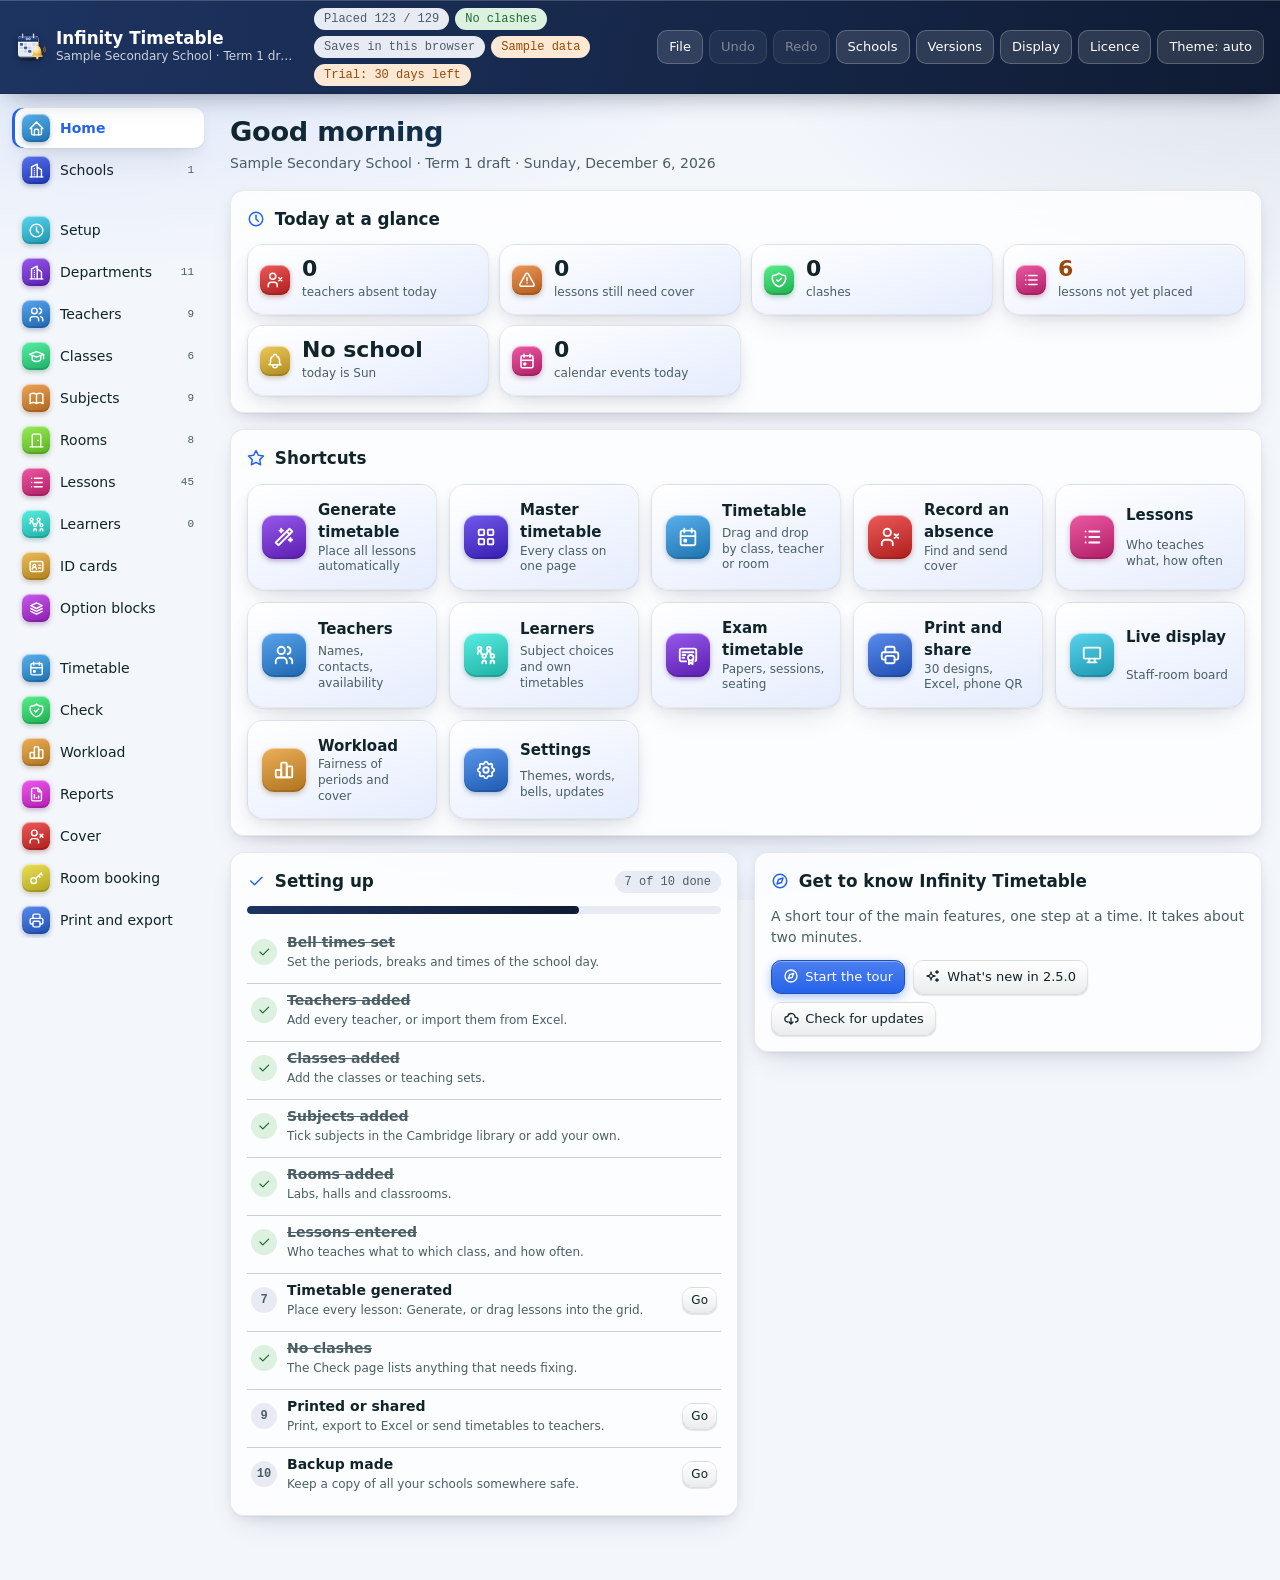
==== commit d1ff5665: "2.5.0 test builds: Glass 3D look, 3D week board, motion switch Co-Authored-By: Claude Opus 5.5 <nore" ====
--- a/android/app/src/main/assets/app/index.html
+++ b/android/app/src/main/assets/app/index.html
@@ -723,6 +723,141 @@
 .d-simple .ihead{padding:7px 12px 0;margin:0}.d-simple .ibody{padding-top:6px}
 .d-simple.has-bar .iph{width:62px;height:78px}.d-simple.has-bar .ihead{padding-top:5px}.d-simple.has-bar .ibrow{padding:2px 12px 4px}.d-simple.has-bar .icode.bar.strip{height:22px}
 
+/* ===== v2.5: Glass 3D look (screen only; printouts keep their own design) ===== */
+@media screen{
+body.depth-glass{
+  --g-surface:color-mix(in srgb,var(--surface) 78%,transparent);
+  --g-line:color-mix(in srgb,var(--fg) 9%,transparent);
+  --g-hi:rgba(255,255,255,.75);
+  --g-sh1:0 1px 2px rgba(16,30,54,.06),0 4px 12px rgba(16,30,54,.06),0 14px 32px -12px rgba(16,30,54,.14);
+  --g-sh2:0 2px 4px rgba(16,30,54,.08),0 10px 24px rgba(16,30,54,.10),0 24px 48px -16px rgba(16,30,54,.22);
+  --g-acc:var(--th-acc,var(--accent));
+  --rad:14px;
+  background:
+    radial-gradient(1200px 600px at 8% -10%,color-mix(in srgb,var(--g-acc) 16%,transparent),transparent 60%),
+    radial-gradient(900px 520px at 100% 0%,color-mix(in srgb,var(--hdr-solid,var(--accent)) 12%,transparent),transparent 60%),
+    radial-gradient(800px 600px at 50% 120%,color-mix(in srgb,var(--g-acc) 9%,transparent),transparent 60%),
+    var(--bg);
+  background-attachment:fixed;
+}
+:root[data-theme="dark"] body.depth-glass{--g-hi:rgba(255,255,255,.07);--g-sh1:0 1px 2px rgba(0,0,0,.3),0 6px 16px rgba(0,0,0,.28);--g-sh2:0 4px 10px rgba(0,0,0,.35),0 18px 40px rgba(0,0,0,.4)}
+@media (prefers-color-scheme:dark){:root:not([data-theme="light"]) body.depth-glass{--g-hi:rgba(255,255,255,.07);--g-sh1:0 1px 2px rgba(0,0,0,.3),0 6px 16px rgba(0,0,0,.28);--g-sh2:0 4px 10px rgba(0,0,0,.35),0 18px 40px rgba(0,0,0,.4)}}
+/* header and side menu: frosted glass */
+body.depth-glass .top{box-shadow:inset 0 1px 0 rgba(255,255,255,.18),inset 0 -1px 0 rgba(0,0,0,.15),0 8px 28px -10px rgba(10,20,45,.45);border-bottom:0}
+body.depth-glass .top .btn{background:rgba(255,255,255,.12);border:1px solid rgba(255,255,255,.22);color:#fff;box-shadow:inset 0 1px 0 rgba(255,255,255,.22),0 2px 6px rgba(0,0,0,.18)}
+body.depth-glass .top .btn:hover:not(:disabled){background:rgba(255,255,255,.22);color:#fff;border-color:rgba(255,255,255,.4)}
+body.depth-glass .top .btn:disabled{opacity:.45}
+body.depth-glass .side{background:transparent}
+body.depth-glass .side button{border-radius:10px;transition:background .15s,transform .15s,box-shadow .15s}
+body.depth-glass .side button:hover{background:color-mix(in srgb,var(--surface) 70%,transparent);box-shadow:var(--g-sh1)}
+body.depth-glass .side button[aria-current="page"],body.depth-glass .side button.on{background:var(--surface);box-shadow:var(--g-sh1),inset 3px 0 0 var(--g-acc);color:var(--g-acc);font-weight:600}
+/* panels */
+body.depth-glass .card{background:var(--g-surface);backdrop-filter:blur(14px) saturate(1.3);-webkit-backdrop-filter:blur(14px) saturate(1.3);border:1px solid var(--g-line);border-radius:var(--rad);box-shadow:inset 0 1px 0 var(--g-hi),var(--g-sh1)}
+body.depth-glass .pagehead h1{font-size:1.7rem;letter-spacing:-.01em;background:linear-gradient(90deg,var(--fg),color-mix(in srgb,var(--fg) 55%,var(--g-acc)));-webkit-background-clip:text;background-clip:text;color:transparent}
+body.depth-glass .htile,body.depth-glass .glance{background:linear-gradient(160deg,var(--surface),color-mix(in srgb,var(--surface) 88%,var(--g-acc)));border:1px solid var(--g-line);border-radius:16px;box-shadow:inset 0 1px 0 var(--g-hi),var(--g-sh1);transition:transform .18s ease,box-shadow .18s ease}
+body.depth-glass .htile:hover,body.depth-glass .glance:hover{transform:translateY(-3px) perspective(600px) rotateX(3deg);box-shadow:inset 0 1px 0 var(--g-hi),var(--g-sh2)}
+body.depth-glass .htile:active,body.depth-glass .glance:active{transform:translateY(0) scale(.98)}
+/* buttons */
+body.depth-glass .btn{border-radius:10px;border:1px solid var(--g-line);background:linear-gradient(180deg,var(--surface),color-mix(in srgb,var(--surface) 92%,var(--fg)));box-shadow:inset 0 1px 0 var(--g-hi),0 1px 2px rgba(16,30,54,.08),0 2px 0 color-mix(in srgb,var(--fg) 8%,transparent);transition:transform .12s,box-shadow .12s,border-color .12s}
+body.depth-glass .btn:hover:not(:disabled){transform:translateY(-1px);box-shadow:inset 0 1px 0 var(--g-hi),0 4px 10px rgba(16,30,54,.12)}
+body.depth-glass .btn:active:not(:disabled){transform:translateY(1px);box-shadow:inset 0 2px 4px rgba(0,0,0,.14)}
+body.depth-glass .btn.primary,body.depth-glass .seg button[aria-pressed="true"]{background:linear-gradient(180deg,color-mix(in srgb,var(--g-acc) 82%,#fff),var(--g-acc));border-color:color-mix(in srgb,var(--g-acc) 80%,#000);color:#fff;box-shadow:inset 0 1px 0 rgba(255,255,255,.35),0 3px 10px color-mix(in srgb,var(--g-acc) 40%,transparent)}
+body.depth-glass .seg{display:inline-flex;padding:3px;border-radius:12px;background:color-mix(in srgb,var(--fg) 6%,transparent);box-shadow:inset 0 1px 2px rgba(0,0,0,.08)}
+body.depth-glass .seg button{border:0;margin:0;border-radius:9px!important;background:transparent;box-shadow:none}
+body.depth-glass .in{border-radius:10px;border:1px solid var(--g-line);background:color-mix(in srgb,var(--surface) 85%,transparent);box-shadow:inset 0 1px 2px rgba(0,0,0,.05)}
+body.depth-glass .in:focus{border-color:var(--g-acc);box-shadow:0 0 0 3px color-mix(in srgb,var(--g-acc) 22%,transparent)}
+body.depth-glass .pill{border-radius:999px;padding:5px 10px}
+/* tables */
+body.depth-glass .tw,body.depth-glass .tablewrap{border-radius:12px;border-color:var(--g-line);overflow:auto}
+body.depth-glass thead th{background:color-mix(in srgb,var(--surface-2) 70%,transparent)}
+body.depth-glass tbody tr{transition:background .12s}
+body.depth-glass tbody tr:hover td{background:color-mix(in srgb,var(--g-acc) 6%,transparent)}
+/* timetable grids */
+body.depth-glass .tt,body.depth-glass .mtab{border-radius:12px;overflow:hidden}
+body.depth-glass .th{background:linear-gradient(180deg,color-mix(in srgb,var(--surface-2) 90%,var(--g-acc)),var(--surface-2))}
+body.depth-glass .cell{transition:background .15s}
+/* lesson cards: raised tiles with a light edge */
+body.depth-glass .pcard,body.depth-glass .chip,body.depth-glass .mpc,body.depth-glass .mxp{
+  background:linear-gradient(165deg,hsl(var(--h) calc(var(--pc-s) + 8%) calc(var(--pc-bg) + 5%)),hsl(var(--h) var(--pc-s) calc(var(--pc-bg) - 3%)));
+  border:1px solid hsl(var(--h) 45% var(--pc-bd));
+  box-shadow:inset 0 1px 0 rgba(255,255,255,.55),inset 0 -2px 0 hsl(var(--h) 45% var(--pc-bd) / .55),0 1px 2px rgba(16,30,54,.12),0 3px 8px -2px hsl(var(--h) 50% 30% / .25);
+  transition:transform .15s ease,box-shadow .15s ease}
+body.depth-glass .pcard,body.depth-glass .chip{border-radius:8px}
+body.depth-glass .pcard{border-left:4px solid hsl(var(--h) 60% 45%)}
+body.depth-glass .pcard:hover,body.depth-glass .chip:hover,body.depth-glass .mpc:hover{transform:translateY(-2px) perspective(500px) rotateX(6deg);box-shadow:inset 0 1px 0 rgba(255,255,255,.6),inset 0 -2px 0 hsl(var(--h) 45% var(--pc-bd) / .55),0 8px 16px -4px hsl(var(--h) 50% 25% / .35);z-index:5}
+body.depth-glass .mpc{border-width:0 0 0 3px;border-left-color:hsl(var(--h) 60% 45%)}
+body.depth-glass .phcard{border-radius:12px;box-shadow:inset 0 1px 0 rgba(255,255,255,.6),0 2px 6px -1px hsl(var(--h) 50% 30% / .25);background:linear-gradient(165deg,hsl(var(--h) 75% 97%),hsl(var(--h) 65% 92%))}
+body.depth-glass .cell.ok{background:color-mix(in srgb,var(--ok-bg) 80%,transparent);box-shadow:inset 0 0 0 2px var(--ok),inset 0 0 18px color-mix(in srgb,var(--ok) 25%,transparent);outline:0}
+body.depth-glass .cell.swap{box-shadow:inset 0 0 0 2px var(--g-acc),inset 0 0 18px color-mix(in srgb,var(--g-acc) 25%,transparent)}
+/* dialogs and menus */
+body.depth-glass dialog{border-radius:18px;border:1px solid var(--g-line);background:color-mix(in srgb,var(--surface) 88%,transparent);backdrop-filter:blur(22px) saturate(1.4);-webkit-backdrop-filter:blur(22px) saturate(1.4);box-shadow:inset 0 1px 0 var(--g-hi),0 30px 80px -20px rgba(10,20,40,.45)}
+body.depth-glass dialog[open]{animation:g-pop .22s cubic-bezier(.2,.9,.3,1.2)}
+body.depth-glass dialog::backdrop{background:rgba(10,20,40,.35);backdrop-filter:blur(3px)}
+body.depth-glass #cmenu,body.depth-glass .cmenu{border-radius:14px;background:color-mix(in srgb,var(--surface) 90%,transparent);backdrop-filter:blur(18px);-webkit-backdrop-filter:blur(18px);box-shadow:var(--g-sh2);border:1px solid var(--g-line)}
+@keyframes g-pop{from{opacity:0;transform:translateY(10px) scale(.97)}to{opacity:1;transform:none}}
+/* page entrance */
+body.depth-glass #main>*{animation:g-in .32s ease both}
+body.depth-glass #main>*:nth-child(2){animation-delay:.03s}body.depth-glass #main>*:nth-child(3){animation-delay:.06s}body.depth-glass #main>*:nth-child(4){animation-delay:.09s}
+@keyframes g-in{from{opacity:0;transform:translateY(8px)}to{opacity:1;transform:none}}
+/* phone */
+body.depth-glass #phbar,body.depth-glass #phnav{background:color-mix(in srgb,var(--surface) 72%,transparent);backdrop-filter:blur(18px) saturate(1.5);-webkit-backdrop-filter:blur(18px) saturate(1.5)}
+body.depth-glass .phsc{background:color-mix(in srgb,var(--surface) 92%,transparent);backdrop-filter:blur(20px);-webkit-backdrop-filter:blur(20px)}
+body.depth-glass .phtile,body.depth-glass .phbest button{border-radius:14px;box-shadow:inset 0 1px 0 var(--g-hi),var(--g-sh1)}
+/* motion off: no animation or hover lift */
+body.motion-off *,body.motion-off *::before,body.motion-off *::after{animation:none!important;transition:none!important}
+body.motion-off .htile:hover,body.motion-off .glance:hover,body.motion-off .pcard:hover,body.motion-off .chip:hover,body.motion-off .mpc:hover,body.motion-off .btn:hover{transform:none!important}
+@media (prefers-reduced-motion:reduce){body.depth-glass *{animation:none!important;transition:none!important}}
+/* the depth sample button in settings */
+.dsample.d-glass{background:linear-gradient(160deg,#fff,#e8eefc);box-shadow:inset 0 1px 0 #fff,0 4px 12px rgba(30,60,120,.18);border-radius:10px}
+
+/* ===== 3D week board ===== */
+#b3d{position:fixed;inset:0;z-index:80;display:flex;flex-direction:column;background:radial-gradient(1200px 700px at 50% 0%,color-mix(in srgb,var(--th-acc,var(--accent)) 22%,var(--bg)),var(--bg));color:var(--fg)}
+#b3d[hidden]{display:none}
+.b3bar{display:flex;flex-wrap:wrap;gap:8px;align-items:center;padding:10px 14px;background:color-mix(in srgb,var(--surface) 75%,transparent);backdrop-filter:blur(16px);-webkit-backdrop-filter:blur(16px);border-bottom:1px solid color-mix(in srgb,var(--fg) 9%,transparent)}
+.b3bar h2{margin:0 8px 0 0;font:600 1.05rem var(--font-d)}
+.b3bar select{width:auto;min-width:150px}
+.b3bar .grow{flex:1}
+.b3stage{flex:1;position:relative;overflow:hidden;perspective:1600px;perspective-origin:50% 30%;cursor:grab;touch-action:none;user-select:none}
+.b3stage.drag{cursor:grabbing}
+.b3scene{position:absolute;left:50%;top:50%;transform-style:preserve-3d;transition:transform .5s cubic-bezier(.2,.8,.2,1)}
+.b3stage.drag .b3scene{transition:none}
+.b3floor{position:absolute;inset:0;transform-style:preserve-3d;background:color-mix(in srgb,var(--surface) 92%,transparent);border-radius:18px;box-shadow:0 40px 80px -20px rgba(10,20,40,.45),inset 0 0 0 1px color-mix(in srgb,var(--fg) 10%,transparent)}
+.b3floor::after{content:"";position:absolute;inset:0;border-radius:18px;transform:translateZ(-14px);background:color-mix(in srgb,var(--fg) 18%,var(--surface));z-index:-1}
+.b3lab{position:absolute;font:600 12px var(--mono);color:var(--muted);display:flex;align-items:center;justify-content:center;transform-style:preserve-3d}
+.b3lab.day{font:700 13px var(--font-d);color:var(--fg);justify-content:flex-start;padding-left:8px}
+.b3lab.today{color:var(--th-acc,var(--accent))}
+.b3slot{position:absolute;border-radius:8px;background:color-mix(in srgb,var(--fg) 5%,transparent);box-shadow:inset 0 0 0 1px color-mix(in srgb,var(--fg) 7%,transparent)}
+.b3slot.brk{background:repeating-linear-gradient(45deg,color-mix(in srgb,var(--fg) 6%,transparent) 0 6px,transparent 6px 12px)}
+.b3slot.now{box-shadow:inset 0 0 0 2px var(--th-acc,var(--accent)),0 0 24px color-mix(in srgb,var(--th-acc,var(--accent)) 50%,transparent)}
+.b3blk{position:absolute;transform-style:preserve-3d;cursor:pointer;transition:transform .25s ease}
+.b3blk>i{position:absolute;display:block;backface-visibility:hidden}
+.b3blk .tp{inset:0;transform:translateZ(var(--z));border-radius:7px;background:linear-gradient(160deg,hsl(var(--h) 80% 72%),hsl(var(--h) 65% 55%));box-shadow:inset 0 1px 0 rgba(255,255,255,.55),inset 0 -1px 0 rgba(0,0,0,.15);padding:4px 6px;font-style:normal;color:#10202a;overflow:hidden}
+.b3blk .tp b{display:block;font-size:12px;line-height:1.15;white-space:nowrap;overflow:hidden;text-overflow:ellipsis}
+.b3blk .tp span{display:block;font-size:10px;opacity:.8;white-space:nowrap;overflow:hidden;text-overflow:ellipsis}
+.b3blk .fr{left:0;right:0;bottom:0;height:var(--z);transform-origin:bottom;transform:rotateX(-90deg);background:hsl(var(--h) 55% 40%);border-radius:0 0 4px 4px}
+.b3blk .bk{left:0;right:0;top:0;height:var(--z);transform-origin:top;transform:rotateX(90deg);background:hsl(var(--h) 55% 46%)}
+.b3blk .lf{top:0;bottom:0;left:0;width:var(--z);transform-origin:left;transform:rotateY(90deg);background:hsl(var(--h) 55% 34%)}
+.b3blk .rt{top:0;bottom:0;right:0;width:var(--z);transform-origin:right;transform:rotateY(-90deg);background:hsl(var(--h) 55% 30%)}
+.b3blk:hover,.b3blk.sel{transform:translateZ(14px)}
+.b3blk.bad .tp{box-shadow:inset 0 0 0 2px #d33,inset 0 1px 0 rgba(255,255,255,.55)}
+.b3blk.dim{opacity:.25}
+.b3info{position:absolute;left:14px;bottom:14px;max-width:min(360px,calc(100% - 28px));padding:12px 14px;border-radius:14px;background:color-mix(in srgb,var(--surface) 88%,transparent);backdrop-filter:blur(16px);-webkit-backdrop-filter:blur(16px);box-shadow:0 12px 30px -8px rgba(10,20,40,.35);font-size:13px}
+.b3info:empty{display:none}
+.b3info b{font-size:15px;display:block}
+.b3hint{position:absolute;right:14px;bottom:14px;font-size:12px;color:var(--muted);background:color-mix(in srgb,var(--surface) 70%,transparent);padding:6px 10px;border-radius:999px}
+body.motion-off .b3scene{transition:none}
+}
+@media screen and (max-width:760px){.b3bar{gap:6px;padding:8px}.b3bar h2{font-size:.95rem}.b3bar select{min-width:0;flex:1 1 40%}.b3bar .grow{display:none}.b3hint{display:none}}
+@media print{#b3d{display:none!important}}
+@media screen{
+.pagehead.withb3{grid-template-columns:minmax(0,1fr) auto;align-items:center}
+.pagehead.withb3>*:not(.b3open){grid-column:1}
+.pagehead.withb3 .b3open{grid-column:2;grid-row:1 / span 3;align-self:center;display:inline-flex;gap:6px;align-items:center}
+body.depth-glass .b3open{background:linear-gradient(135deg,color-mix(in srgb,var(--th-acc,var(--accent)) 85%,#fff),color-mix(in srgb,var(--hdr-solid,var(--accent)) 90%,#000));color:#fff;border:0;box-shadow:0 6px 18px -6px color-mix(in srgb,var(--th-acc,var(--accent)) 70%,transparent)}
+.g-flash{animation:g-flash 1.5s ease}
+@keyframes g-flash{0%,60%{box-shadow:0 0 0 3px var(--th-acc,var(--accent)),0 0 30px var(--th-acc,var(--accent))}100%{box-shadow:none}}
+}
+
 /* ===== v2.4: phone layout ===== */
 #phbar,#phnav,#phhold{display:none}
 body.phone .top,body.phone .side,body.phone #bay,body.phone .mtools{display:none!important}
@@ -3235,9 +3370,10 @@
 function rowLockBtn(i){var l=rowPls(i,false);if(!l.length)return '';var all=l.every(function(p){return p.locked;});return '<button type="button" class="rl'+(all?' on':'')+'" data-act="b4-rowlock" data-i="'+i+'" title="'+(all?'Unlock':'Lock')+' this row" aria-label="'+(all?'Unlock':'Lock')+' this row">'+(all?ICON_LOCK:ICON_OPEN)+'</button>';}
 
 /* ---------- batch 6: PC software features ---------- */
-var APP_VERSION='2.4.0';
+var APP_VERSION='2.5.0';
 var ICON_V2='[data-uri]';
 var WHATS_NEW=[
+ ['2.5.0',['New Glass 3D look: frosted panels, raised lesson cards that lift when you point at them, in your school colours','3D week: see any class, teacher or room as a 3D board you can turn, zoom and spin (Timetable > 3D week)','Motion switch in Settings > Appearance: smooth or off for slow computers','Printouts and ID cards are unchanged']],
  ['2.4.0',['New Windows program with its own window, installed like normal software','Automatic daily backups of your school files, with File > Restore a backup','Phones on Wi-Fi: the Android app copies the timetable from the PC and sends back quick changes']],
  ['2.3.0',['Holding bay under the timetable: park lessons while you rearrange (carry a lesson and click the bay, drag it there, or right-click > Park in holding bay), then pick them up and place them again','A lesson you pick up now looks exactly like the card on the timetable, at the same size, at every zoom level','Codes read in full at every zoom level, and option blocks look like the other cards']],
  ['2.2.1',['Master timetable: every subject code now reads in full at Fit zoom; option blocks show as GEO/ICT/PE','On phones the master timetable opens wider and scrolls sideways so lessons stay readable','ID cards: the back always fits on the card, and the QR code or barcode sits in a fixed place on the back','ID cards: the code on the front never covers details; long roles and names wrap instead of being cut, and crowded cards shrink slightly so every detail shows','ID cards: support staff list (bursar, secretary, drivers and others); staff cards show job title, department and subjects, and staff number; learner date of birth and house or bus are optional']],
@@ -6543,6 +6679,101 @@
 /* "Show … timetable" from a lesson opens that timetable in the day view */
 (function(){var f=B7A['b4-cm-show'];if(!f)return;B7A['b4-cm-show']=function(ds){var r=f.apply(this,arguments);if(isPhone()&&ds&&ds.kind&&ds.id){var s=phState();s.kind=ds.kind;s.id=ds.id;ui.tab='timetable';render();}return r;};})();
 
+/* ===== v2.5: Glass 3D look, motion switch and the 3D week board ===== */
+DEPTHS.push(['glass','Glass 3D']);
+var _lkGet=lookGet;lookGet=function(){var l=_lkGet();
+  if(!l.v25){l.v25=1;l.depth='glass';var sb=null;try{sb=curSchool()&&curSchool().brand;}catch(e){}if(l.theme==='navy'&&sb&&sb.a)l.theme='school';try{localStorage.setItem(LOOK_KEY,JSON.stringify(l));}catch(e){}}
+  if(!l.motion)l.motion='subtle';return l;};
+var _lkApply=applyLook;applyLook=function(){_lkApply();var l=lookGet();if(document.body)document.body.classList.toggle('motion-off',l.motion==='off');};
+var _lkCard=appearanceCard;appearanceCard=function(){var l=lookGet(),h=_lkCard(),i=h.lastIndexOf('</section>');
+  var row='<div class="row"><b style="min-width:110px">Motion</b>'+[['subtle','Smooth (subtle)'],['off','Off (for slow computers)']].map(function(o){return '<button class="btn'+(l.motion===o[0]?' primary':'')+'" data-act="b8-motion" data-v="'+o[0]+'">'+o[1]+'</button>';}).join('')+'</div>';
+  return i>=0?h.slice(0,i)+row+h.slice(i):h+row;};
+B7A['b8-motion']=function(ds){var l=lookGet();l.motion=ds.v;lookSet(l);render();};
+LOCK_OK['b8-motion']=1;
+/* ---------- 3D week board ---------- */
+IC.cube='<path d="M12 2l9 5v10l-9 5-9-5V7z"/><path d="M12 22V12M21 7l-9 5-9-5"/>';
+var B3={rx:56,rz:-28,s:1,kind:'class',id:null,hl:'',sel:null,spin:0};
+function b3Open(){var k=(ui.view==='teacher'||ui.view==='room'||ui.view==='class')?ui.view:'class';
+  if(isPhone&&isPhone()&&ui.ph&&ui.ph.kind&&ui.ph.kind!=='school'){k=ui.ph.kind;B3.id=ui.ph.id;}else B3.id=ui.entity;
+  B3.kind=k;B3.sel=null;B3.hl='';if(isPhone&&isPhone()){B3.rx=42;B3.rz=0;}else{B3.rx=56;B3.rz=-28;}
+  var o=$('#b3d');if(!o){o=document.createElement('div');o.id='b3d';o.setAttribute('role','dialog');o.setAttribute('aria-modal','true');o.setAttribute('aria-label','3D week board');document.body.appendChild(o);}
+  o.hidden=false;b3Draw();b3Fit();requestAnimationFrame(b3Fit);}
+function b3Close(){var o=$('#b3d');if(o){o.hidden=true;o.innerHTML='';}cancelAnimationFrame(B3.raf);B3.spin=0;}
+function b3List(){return B3.kind==='teacher'?D.teachers:B3.kind==='room'?D.rooms:D.classes;}
+function b3Draw(){var o=$('#b3d');if(!o)return;var list=b3List();if(!B3.id||!by(list,B3.id))B3.id=list[0]&&list[0].id;
+  var subs={};D.lessons.forEach(function(l){if(B3.id&&lHas(l,B3.kind,B3.id))lparts(l).forEach(function(q){var s=by(D.subjects,q.subjectId);if(s)subs[s.id]=s.name;});});
+  o.innerHTML='<div class="b3bar"><h2>'+ico('cube',18)+' 3D week</h2>'+
+    '<div class="seg" role="group">'+[['class',word('wClass')],['teacher',word('wTeacher')],['room','Room']].map(function(k){return '<button type="button" data-act="b8-3d-kind" data-v="'+k[0]+'" aria-pressed="'+(B3.kind===k[0])+'">'+esc(k[1])+'</button>';}).join('')+'</div>'+
+    '<select class="in" data-b8="b3ent" aria-label="Choose">'+list.map(function(e){return '<option value="'+e.id+'"'+(e.id===B3.id?' selected':'')+'>'+esc(e.name)+'</option>';}).join('')+'</select>'+
+    '<select class="in" data-b8="b3hl" aria-label="Highlight a subject"><option value="">All subjects</option>'+Object.keys(subs).map(function(k){return '<option value="'+k+'"'+(B3.hl===k?' selected':'')+'>'+esc(subs[k])+'</option>';}).join('')+'</select>'+
+    '<span class="grow"></span>'+
+    '<div class="seg" role="group" aria-label="View">'+[['tilt','Tilted'],['top','From above'],['front','Low angle']].map(function(v){return '<button type="button" data-act="b8-3d-view" data-v="'+v[0]+'">'+v[1]+'</button>';}).join('')+'</div>'+
+    '<button class="btn" data-act="b8-3d-spin" aria-pressed="'+(!!B3.spin)+'">'+ico('refresh',14)+' '+(B3.spin?'Stop':'Spin')+'</button>'+
+    '<button class="btn" data-act="b8-3d-zoom" data-v="-1" aria-label="Zoom out">−</button><button class="btn" data-act="b8-3d-zoom" data-v="1" aria-label="Zoom in">+</button>'+
+    '<button class="btn primary" data-act="b8-3d-close">'+ico('x',14)+' Close</button></div>'+
+    '<div class="b3stage" id="b3stage"><div class="b3scene" id="b3scene">'+b3Scene()+'</div><div class="b3info" id="b3info">'+b3InfoHtml()+'</div><div class="b3hint">Drag to turn · scroll or +/− to zoom · tap a lesson</div></div>';
+  b3Apply();}
+function b3Dims(){var P=D.school.periods,x=96,cols=[];P.forEach(function(p){var w=p.brk?26:112;cols.push({x:x,w:w});x+=w+6;});return {cols:cols,W:x+10,rowH:74,top:40};}
+function b3Scene(){var P=D.school.periods,days=D.school.days,dm=b3Dims(),H=dm.top+days.length*(dm.rowH+6)+10,td=todayDay(),now=new Date(),nm=now.getHours()*60+now.getMinutes(),h='';
+  B3.W=dm.W;B3.H=H;
+  h+='<div class="b3floor" style="width:'+dm.W+'px;height:'+H+'px"></div>';
+  P.forEach(function(p,i){var c=dm.cols[i];h+='<div class="b3lab" style="left:'+c.x+'px;top:6px;width:'+c.w+'px;height:28px">'+(p.brk?'':esc(p.label)+(p.start?'<br><small>'+esc(p.start)+'</small>':''))+'</div>';});
+  days.forEach(function(d,di){var y=dm.top+di*(dm.rowH+6);
+    h+='<div class="b3lab day'+(d===td?' today':'')+'" style="left:4px;top:'+y+'px;width:88px;height:'+dm.rowH+'px">'+esc(d.slice(0,3))+'</div>';
+    P.forEach(function(p,i){var c=dm.cols[i],isNow=d===td&&!p.brk&&tmin(p.start)>=0&&nm>=tmin(p.start)&&nm<tmin(p.end);
+      h+='<div class="b3slot'+(p.brk?' brk':'')+(isNow?' now':'')+'" style="left:'+c.x+'px;top:'+y+'px;width:'+c.w+'px;height:'+dm.rowH+'px"></div>';});
+    if(!B3.id)return;
+    var pls=phPls(B3.kind,B3.id,d),grp={};pls.forEach(function(x){(grp[x.i]=grp[x.i]||[]).push(x);});
+    Object.keys(grp).forEach(function(k){var g=grp[k];g.forEach(function(x,gi){var c0=dm.cols[x.i],cE=dm.cols[Math.min(P.length-1,x.i+x.n-1)],w=cE.x+cE.w-c0.x,hh=(dm.rowH-4)/g.length;
+      var l=x.l,dim=B3.hl&&!lparts(l).some(function(q){return q.subjectId===B3.hl;}),z=dim?6:22+Math.min(18,(lTeachers(l).length-1)*6),bad=plIssues(x.p).hard.length;
+      var sub=B3.kind==='teacher'?lClassNames(l):lTeachers(l).map(tname).join(', ');
+      h+='<div class="b3blk'+(dim?' dim':'')+(bad?' bad':'')+(B3.sel===x.p.id?' sel':'')+'" data-act="b8-3d-pick" data-pl="'+x.p.id+'" style="--h:'+lHue(l)+';--z:'+z+'px;left:'+(c0.x+2)+'px;top:'+(y+2+gi*hh)+'px;width:'+(w-4)+'px;height:'+(hh-2)+'px"><i class="lf"></i><i class="rt"></i><i class="bk"></i><i class="fr"></i><i class="tp"><b>'+esc(lTitle(l))+'</b><span>'+esc(sub)+(lRooms(l).length&&B3.kind!=='room'?' · '+esc(lRooms(l).map(rname).join(', ')):'')+'</span></i></div>';});});});
+  return h;}
+function b3InfoHtml(){if(!B3.sel)return '';var p=by(D.placements,B3.sel),l=p&&lesson(p.lessonId);if(!l)return '';var P=D.school.periods,i=periodIndex(p.pid),n=l.length||1,iss=plIssues(p);
+  return '<b>'+esc(lTitle(l))+'</b>'+esc(lClassNames(l))+'<br>'+esc(lTeachers(l).map(tname).join(', ')||'No teacher')+(lRooms(l).length?' · '+esc(lRooms(l).map(rname).join(', ')):'')+'<br>'+esc(p.day+' · '+P[i].label+' '+(P[i].start||'')+(P[i+n-1]&&P[i+n-1].end?'–'+P[i+n-1].end:''))+(iss.hard.length?'<br><span style="color:var(--bad)">'+esc(iss.hard[0].m)+'</span>':'')+
+    '<div class="row" style="margin-top:8px"><button class="btn sm" data-act="b8-3d-goto" data-pl="'+p.id+'">Show on the timetable</button></div>';}
+function b3Apply(){var sc=$('#b3scene');if(!sc)return;sc.style.width=B3.W+'px';sc.style.height=B3.H+'px';sc.style.marginLeft=(-B3.W/2)+'px';sc.style.marginTop=(-B3.H/2)+'px';
+  sc.style.transform='translate('+(B3.tx||0).toFixed(1)+'px,'+(B3.ty||0).toFixed(1)+'px) scale('+B3.s.toFixed(3)+') rotateX('+B3.rx.toFixed(1)+'deg) rotateZ('+B3.rz.toFixed(1)+'deg)';}
+function b3Fit(){var st=$('#b3stage'),fl=document.querySelector('#b3scene .b3floor');if(!st||!fl||!B3.W)return;var sc=$('#b3scene'),tr=sc.style.transition;sc.style.transition='none';B3.tx=0;B3.ty=0;B3.s=1;
+  for(var k=0;k<3;k++){b3Apply();var r=fl.getBoundingClientRect(),sr=st.getBoundingClientRect();if(!r.width)return;
+    var f=Math.min(sr.width*0.94/r.width,sr.height*0.86/r.height);B3.s=Math.max(.2,Math.min(2.2,B3.s*f));b3Apply();r=fl.getBoundingClientRect();
+    B3.tx+=(sr.left+sr.width/2)-(r.left+r.width/2);B3.ty+=(sr.top+sr.height/2)-(r.top+r.height/2);}b3Apply();void sc.offsetWidth;sc.style.transition=tr;}
+B7A['b8-3d-open']=function(){b3Open();};
+B7A['b8-3d-close']=function(){b3Close();};
+B7A['b8-3d-kind']=function(ds){B3.kind=ds.v;B3.id=null;B3.sel=null;B3.hl='';b3Draw();b3Fit();};
+B8F['b3ent']=function(el,type){if(type!=='change')return;B3.id=el.value;B3.sel=null;B3.hl='';b3Draw();b3Fit();};
+B8F['b3hl']=function(el,type){if(type!=='change')return;B3.hl=el.value;var sc=$('#b3scene');if(sc)sc.innerHTML=b3Scene();};
+B7A['b8-3d-view']=function(ds){var v={tilt:[56,-28],top:[0,0],front:[72,0]}[ds.v]||[56,-28];B3.rx=v[0];B3.rz=v[1];b3Fit();};
+B7A['b8-3d-zoom']=function(ds){B3.s=Math.max(.3,Math.min(2.2,B3.s*(+ds.v>0?1.15:1/1.15)));b3Apply();};
+B7A['b8-3d-spin']=function(){if(B3.spin){B3.spin=0;cancelAnimationFrame(B3.raf);}else{B3.spin=1;var sc=$('#b3scene');if(sc)sc.style.transition='none';var t0=performance.now(),r0=B3.rz;(function f(t){if(!B3.spin)return;B3.rz=r0+(t-t0)*0.02;b3Apply();B3.raf=requestAnimationFrame(f);})(t0);}
+  var b=document.querySelector('#b3d [data-act="b8-3d-spin"]');if(b){b.setAttribute('aria-pressed',String(!!B3.spin));b.innerHTML=ico('refresh',14)+' '+(B3.spin?'Stop':'Spin');}
+  if(!B3.spin){var sc2=$('#b3scene');if(sc2)sc2.style.transition='';}};
+B7A['b8-3d-pick']=function(ds){B3.sel=B3.sel===ds.pl?null:ds.pl;$$('#b3scene .b3blk').forEach(function(b){b.classList.toggle('sel',b.dataset.pl===B3.sel);});var inf=$('#b3info');if(inf)inf.innerHTML=b3InfoHtml();};
+B7A['b8-3d-goto']=function(ds){var p=by(D.placements,ds.pl);b3Close();if(!p)return;ui.tab='timetable';
+  if(isPhone&&isPhone()){var s=phState();s.kind=B3.kind;s.id=B3.id;s.day=p.day;}else{ui.view=B3.kind;ui.entity=B3.id;}
+  render();setTimeout(function(){var c=document.querySelector('[data-plx="'+p.id+'"],[data-pl="'+p.id+'"]');if(c){c.scrollIntoView({block:'center',behavior:'smooth'});c.classList.add('g-flash');setTimeout(function(){c.classList.remove('g-flash');},1600);}},60);};
+['b8-3d-open','b8-3d-close','b8-3d-kind','b8-3d-view','b8-3d-zoom','b8-3d-spin','b8-3d-pick','b8-3d-goto'].forEach(function(a){LOCK_OK[a]=1;});
+/* drag to turn, wheel or pinch to zoom */
+(function(){var drag=null,pts={};
+  document.addEventListener('pointerdown',function(e){var st=e.target.closest&&e.target.closest('#b3stage');if(!st||e.target.closest('.b3info'))return;pts[e.pointerId]={x:e.clientX,y:e.clientY};
+    drag={x:e.clientX,y:e.clientY,rx:B3.rx,rz:B3.rz,moved:false,s:B3.s,d0:null};if(Object.keys(pts).length===2){var k=Object.keys(pts),a=pts[k[0]],b=pts[k[1]];drag.d0=Math.hypot(a.x-b.x,a.y-b.y);}st.classList.add('drag');});
+  document.addEventListener('pointermove',function(e){if(!drag||!pts[e.pointerId])return;pts[e.pointerId]={x:e.clientX,y:e.clientY};var k=Object.keys(pts);
+    if(k.length===2&&drag.d0){var a=pts[k[0]],b=pts[k[1]];B3.s=Math.max(.3,Math.min(2.2,drag.s*Math.hypot(a.x-b.x,a.y-b.y)/drag.d0));b3Apply();drag.moved=true;return;}
+    var dx=e.clientX-drag.x,dy=e.clientY-drag.y;if(Math.abs(dx)+Math.abs(dy)>4)drag.moved=true;if(!drag.moved)return;
+    B3.rz=drag.rz+dx*0.35;B3.rx=Math.max(0,Math.min(80,drag.rx-dy*0.3));b3Apply();});
+  var up=function(e){delete pts[e.pointerId];if(!drag)return;var st=$('#b3stage');if(st)st.classList.remove('drag');if(drag.moved){var block=function(ev){ev.stopPropagation();ev.preventDefault();document.removeEventListener('click',block,true);};document.addEventListener('click',block,true);setTimeout(function(){document.removeEventListener('click',block,true);},50);}if(!Object.keys(pts).length)drag=null;};
+  document.addEventListener('pointerup',up);document.addEventListener('pointercancel',up);
+  document.addEventListener('wheel',function(e){if(!(e.target.closest&&e.target.closest('#b3stage')))return;e.preventDefault();B3.s=Math.max(.3,Math.min(2.2,B3.s*(e.deltaY<0?1.08:1/1.08)));b3Apply();},{passive:false});
+  document.addEventListener('keydown',function(e){var o=$('#b3d');if(!o||o.hidden)return;if(e.key==='Escape'){e.preventDefault();e.stopImmediatePropagation();b3Close();}
+    else if(e.key==='ArrowLeft'){B3.rz-=8;b3Apply();}else if(e.key==='ArrowRight'){B3.rz+=8;b3Apply();}else if(e.key==='ArrowUp'){B3.rx=Math.max(0,B3.rx-6);b3Apply();}else if(e.key==='ArrowDown'){B3.rx=Math.min(80,B3.rx+6);b3Apply();}},true);
+  window.addEventListener('resize',function(){var o=$('#b3d');if(o&&!o.hidden)b3Fit();});})();
+var _b3Back=window.ITBack;window.ITBack=function(){var o=$('#b3d');if(o&&!o.hidden){b3Close();return true;}return _b3Back?_b3Back():false;};
+/* a "3D week" button on the timetable page */
+var _b3After=b7After;b7After=function(t){_b3After.apply(this,arguments);b3Button();};
+var _b3Render=render;render=function(){_b3Render();b3Button();};
+function b3Button(){if(ui.tab!=='timetable'||isSpecial())return;var ph=document.querySelector('#main .pagehead');if(!ph||ph.querySelector('[data-act="b8-3d-open"]'))return;
+  if(!D.classes.length)return;var b=document.createElement('button');b.className='btn b3open';b.dataset.act='b8-3d-open';b.innerHTML=ico('cube',16)+' 3D week';ph.classList.add('withb3');ph.appendChild(b);}
+
 /* ---------- chrome ---------- */
 function counts(){var req=0;D.lessons.forEach(function(l){req+=(l.perWeek||0);});return {req:req,placed:D.placements.length};}
 function clashCount(){var n=0;D.placements.forEach(function(p){if(plIssues(p).hard.length)n++;});return n;}
